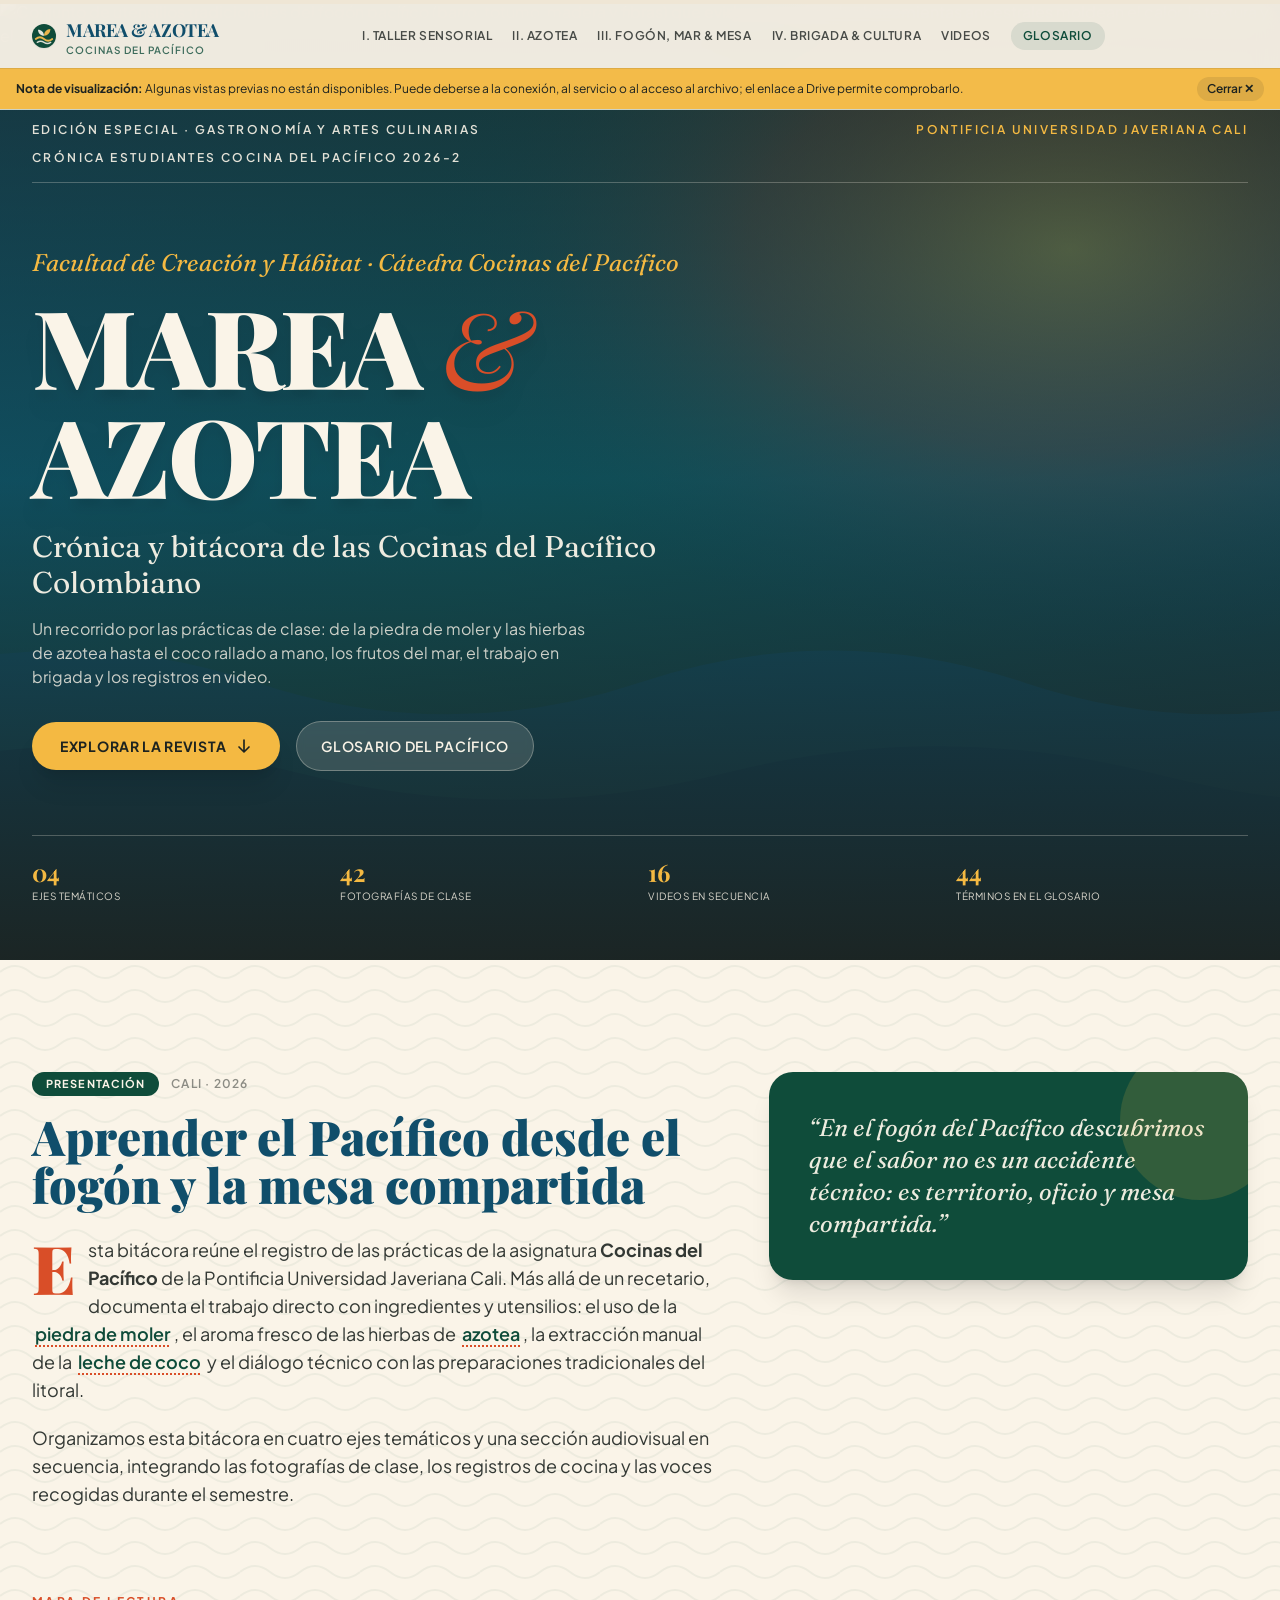
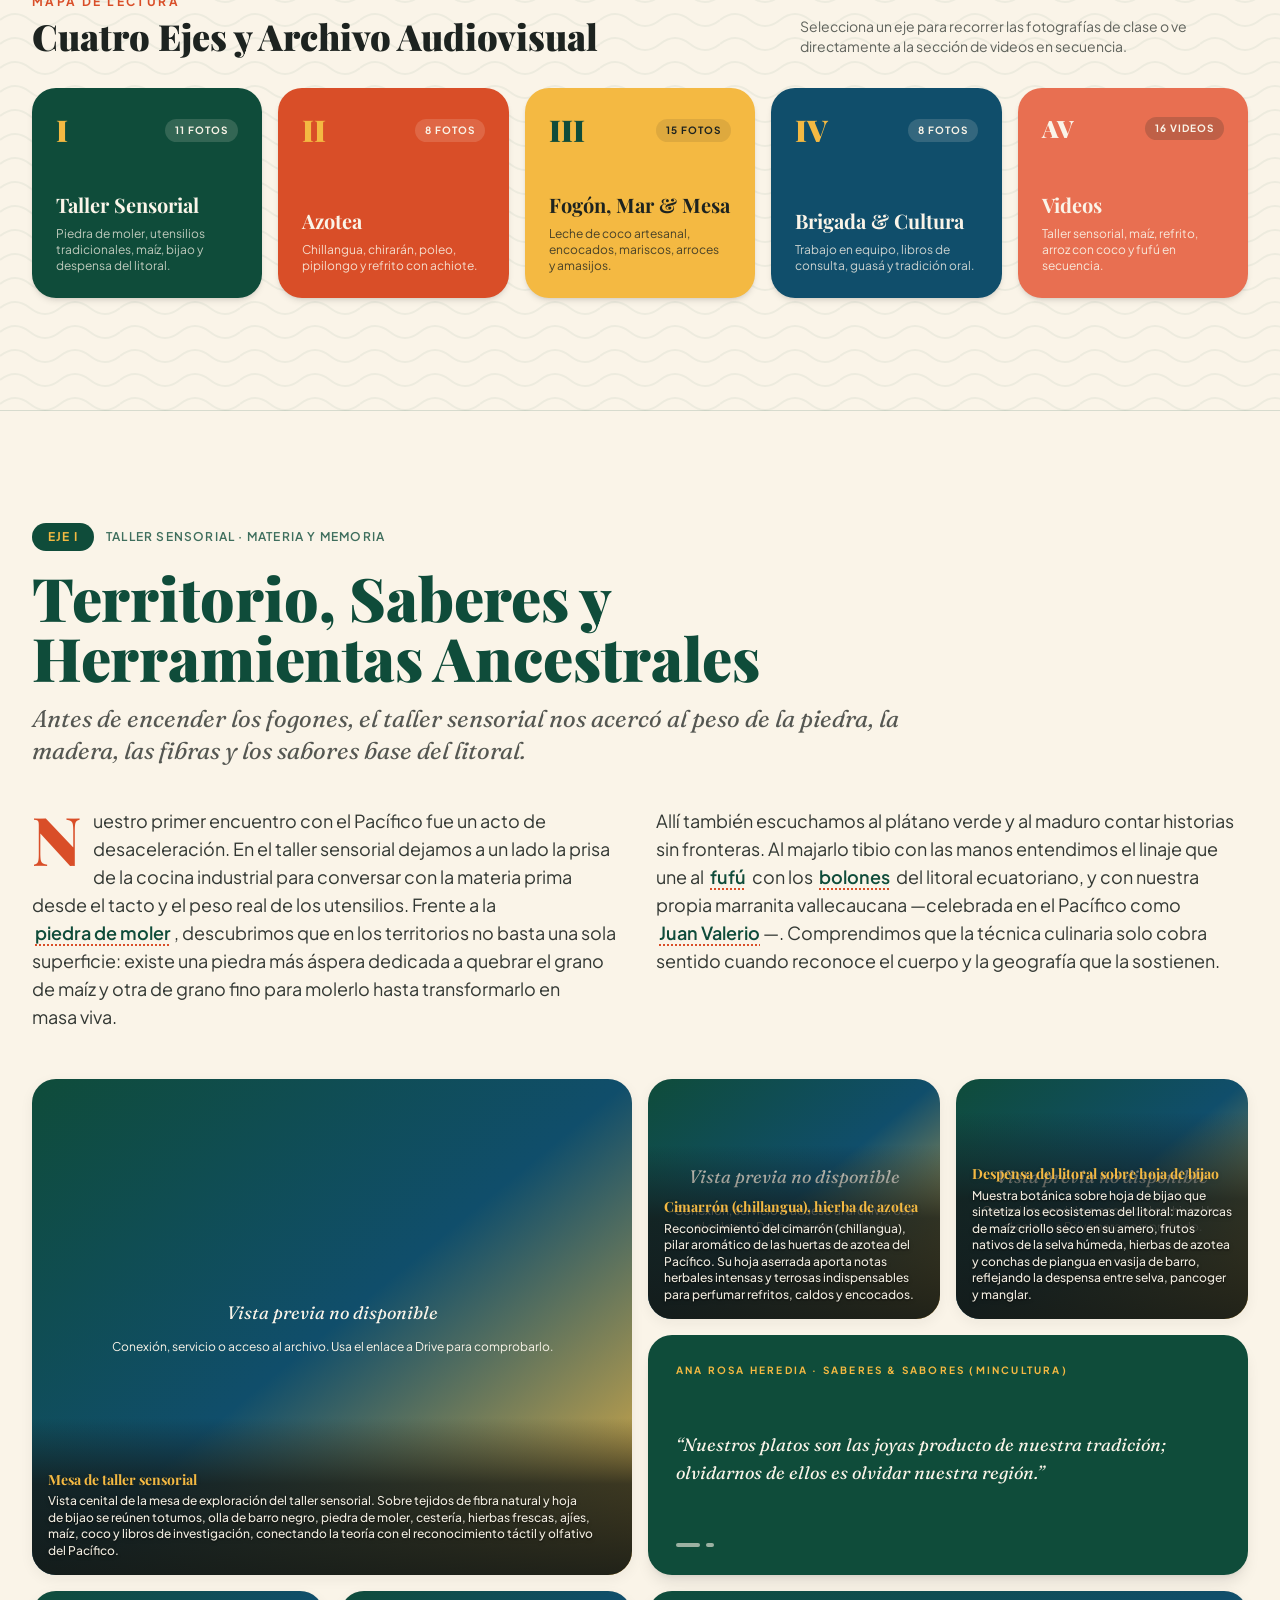
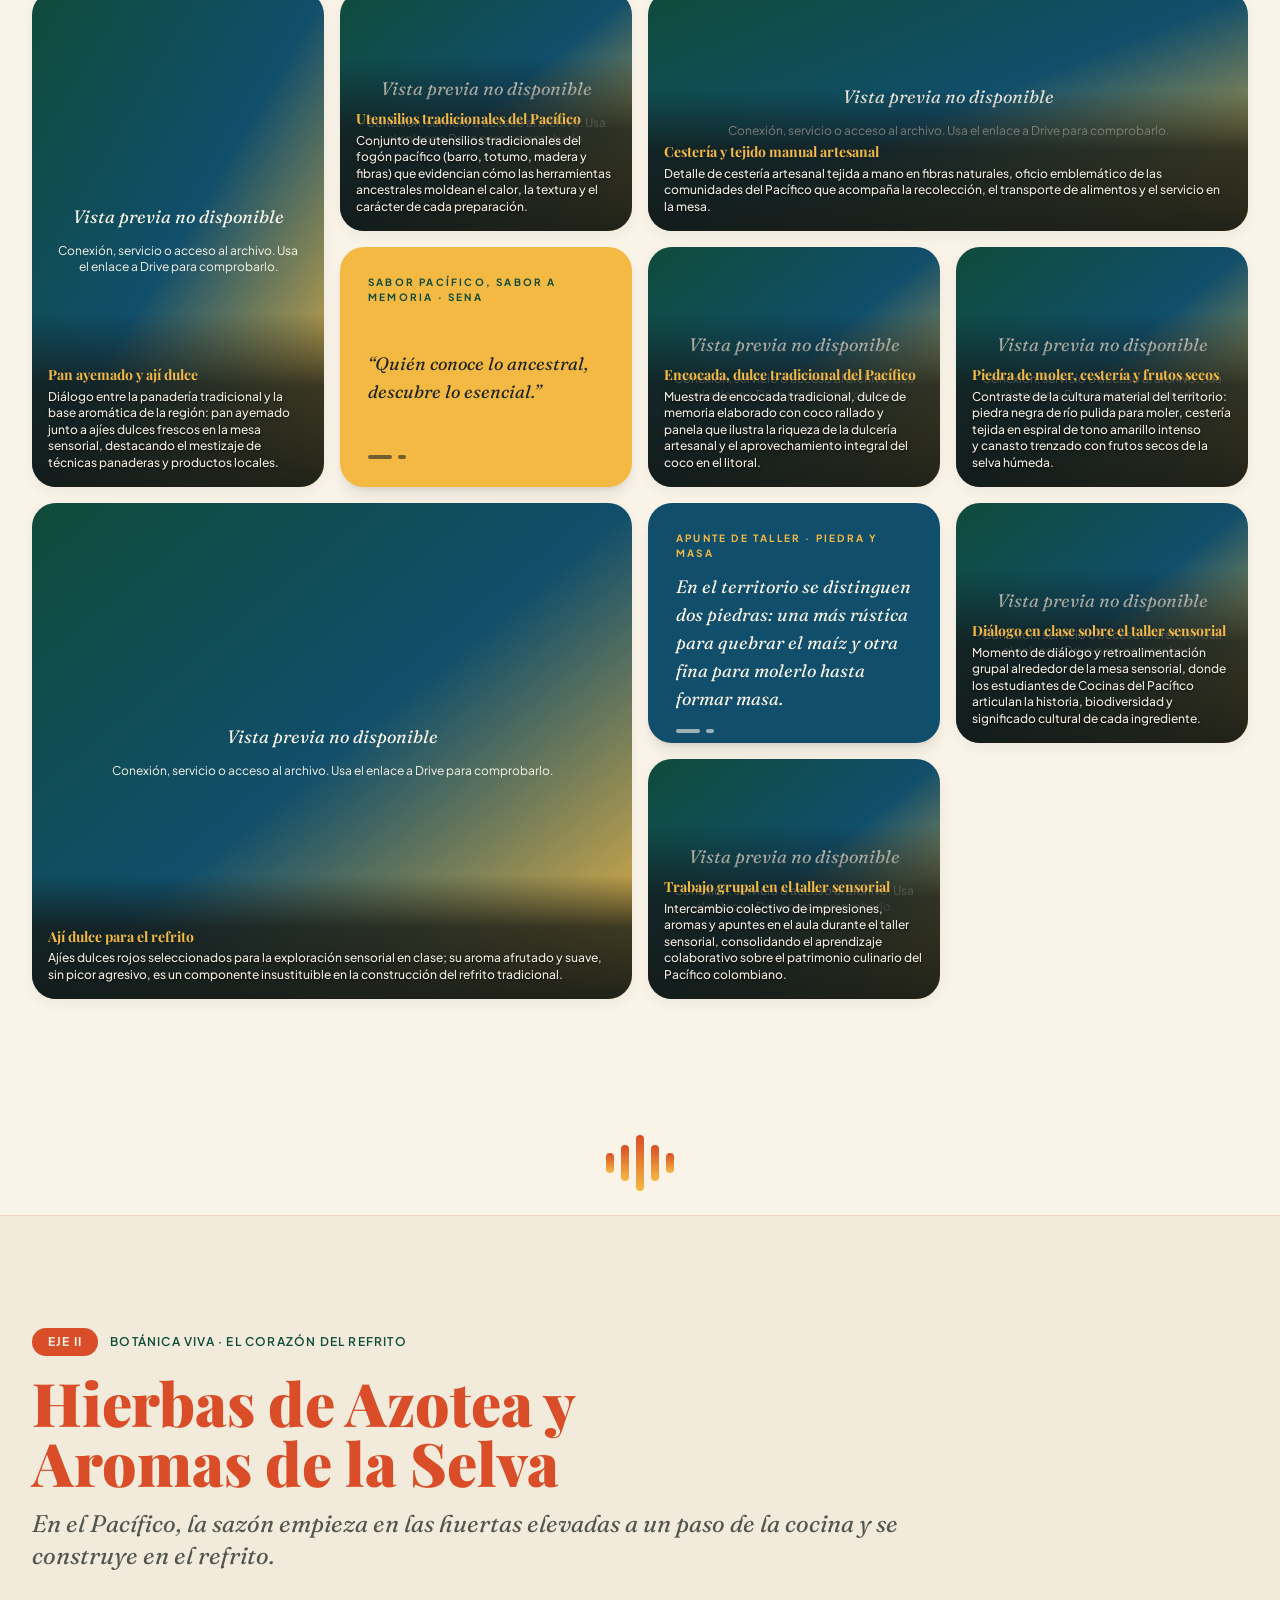
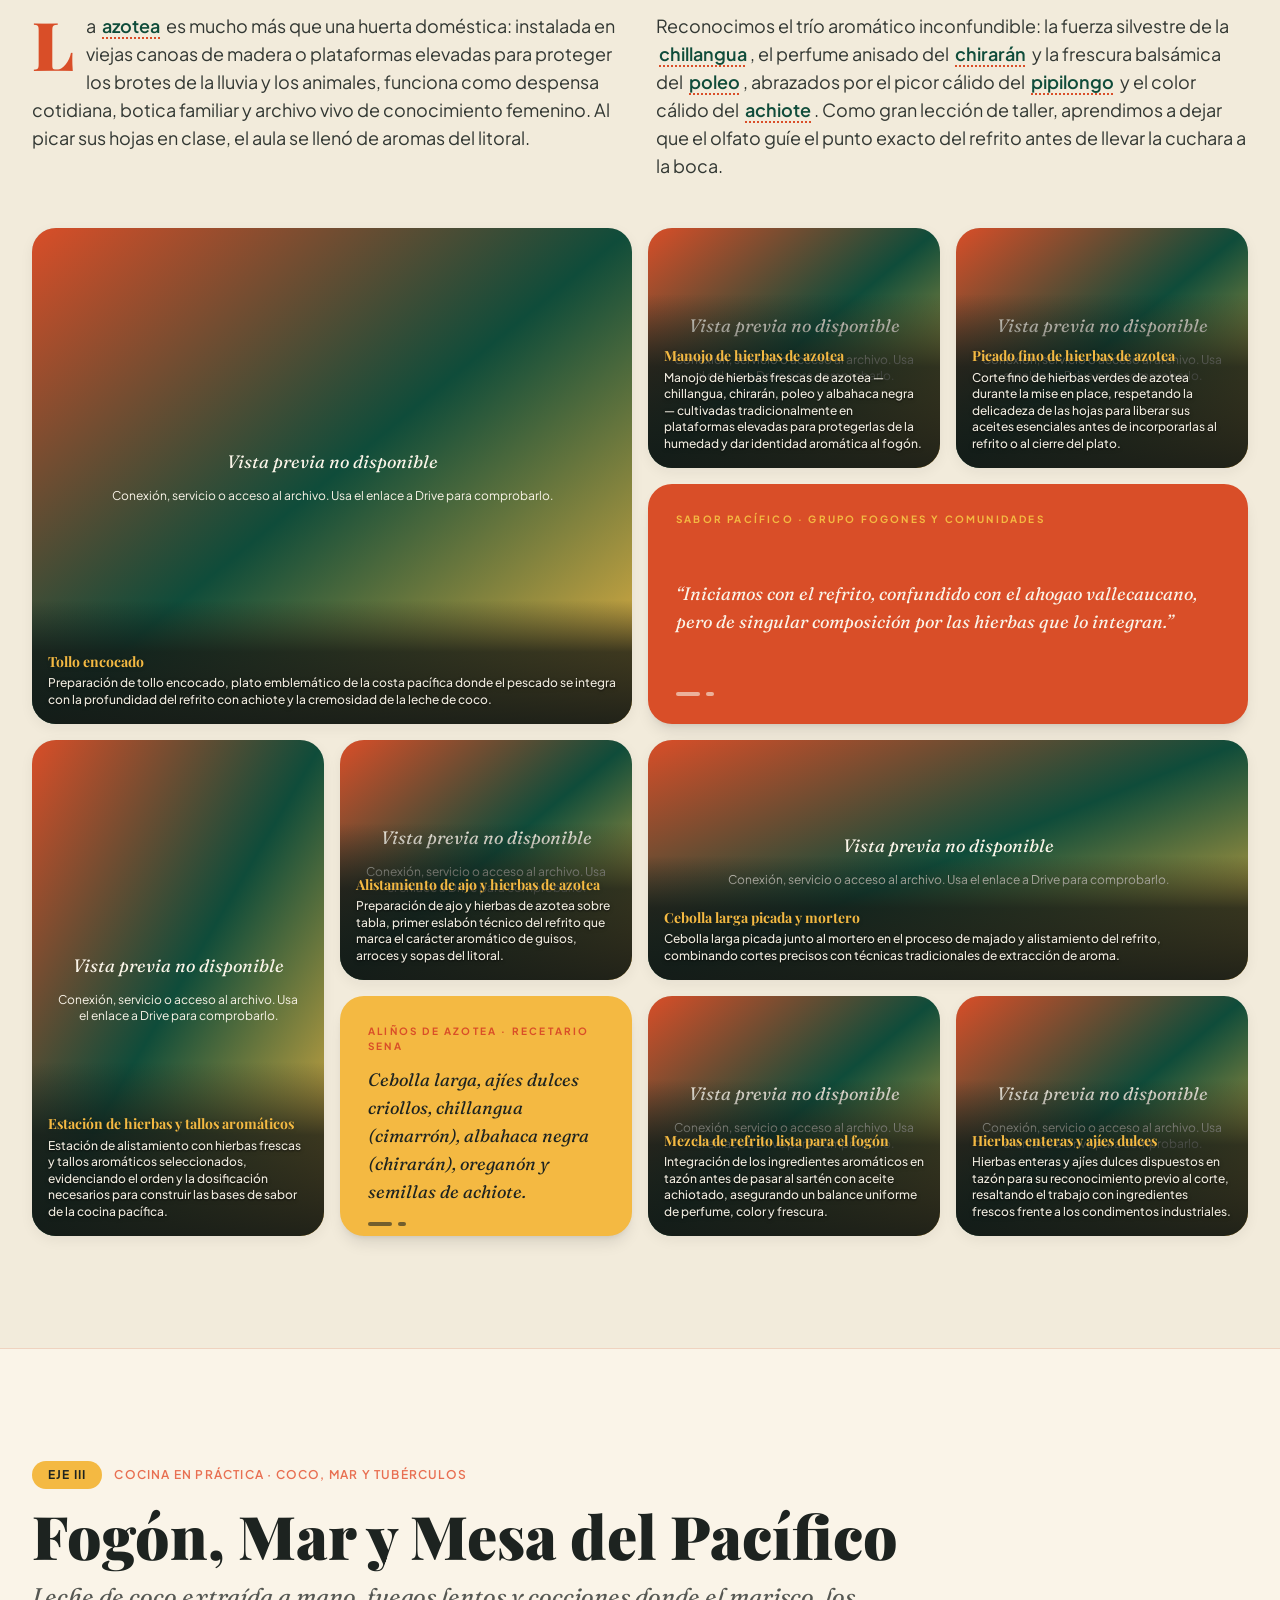
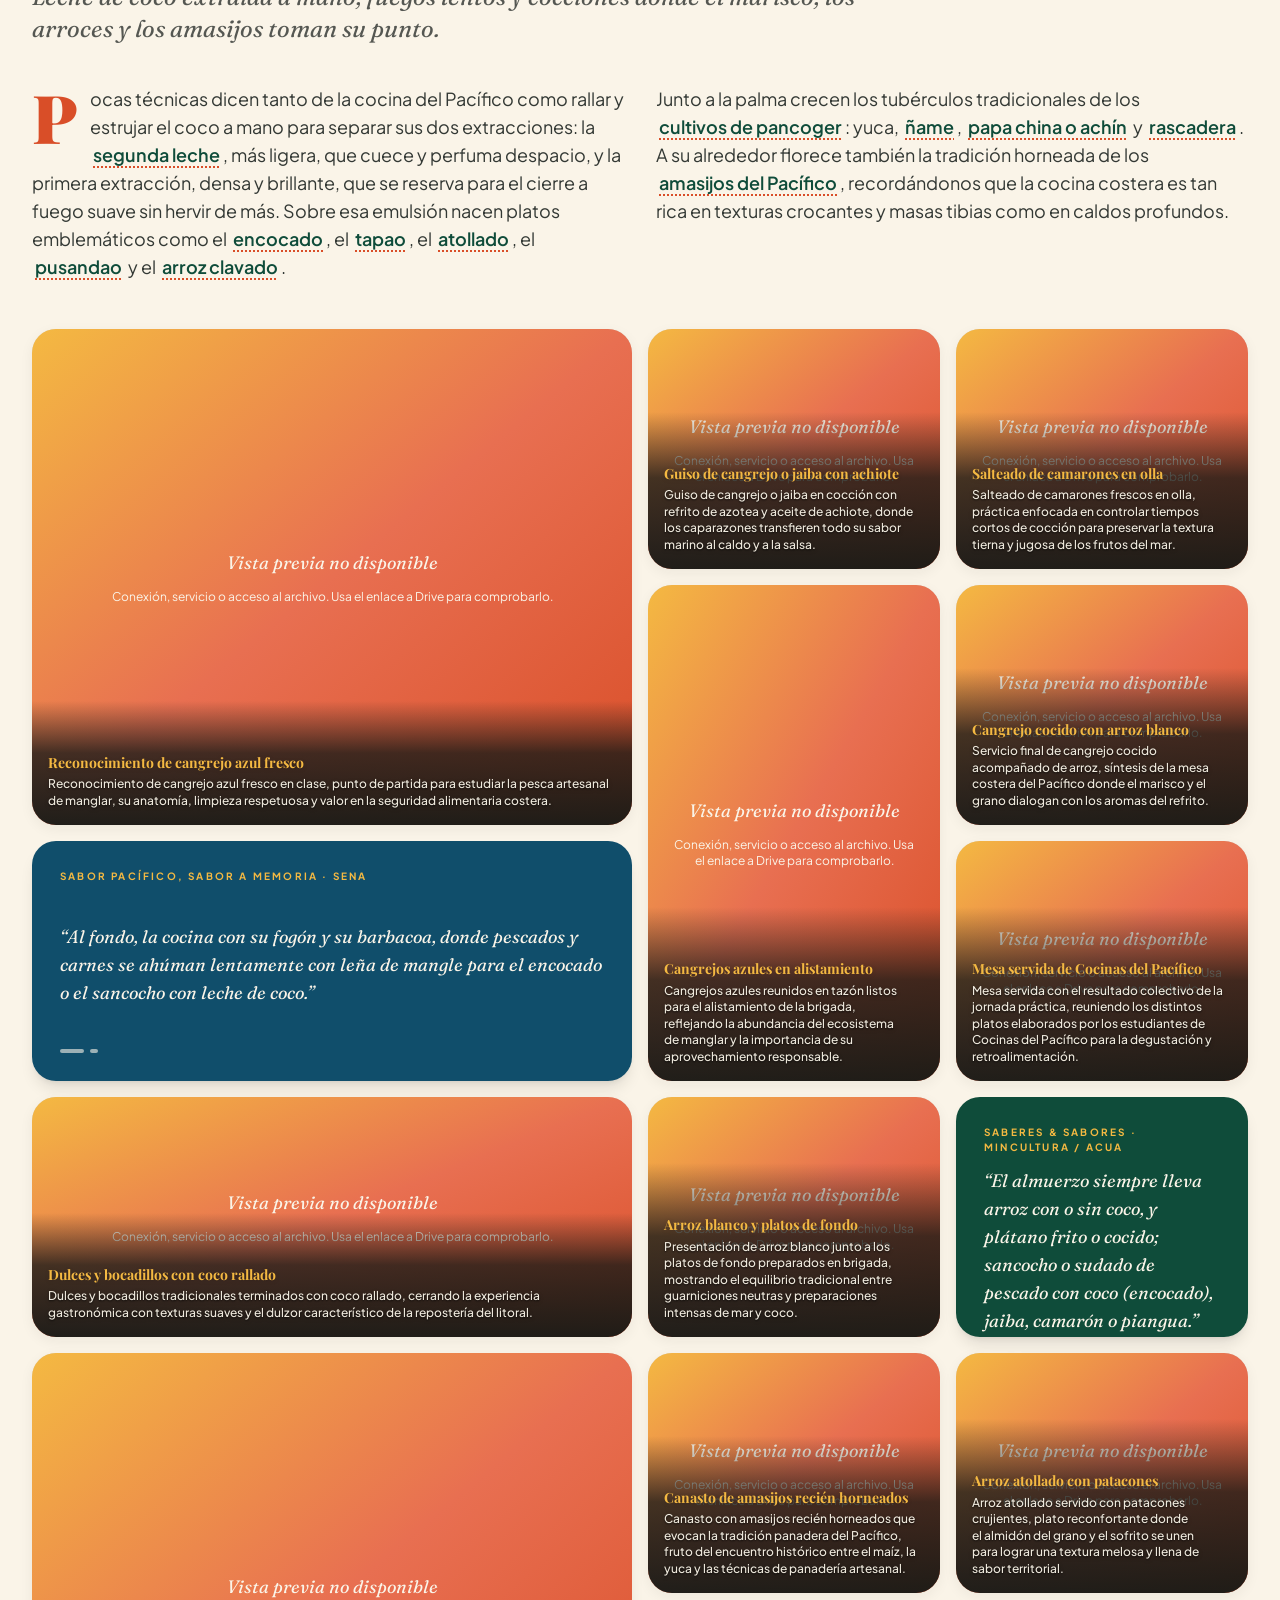
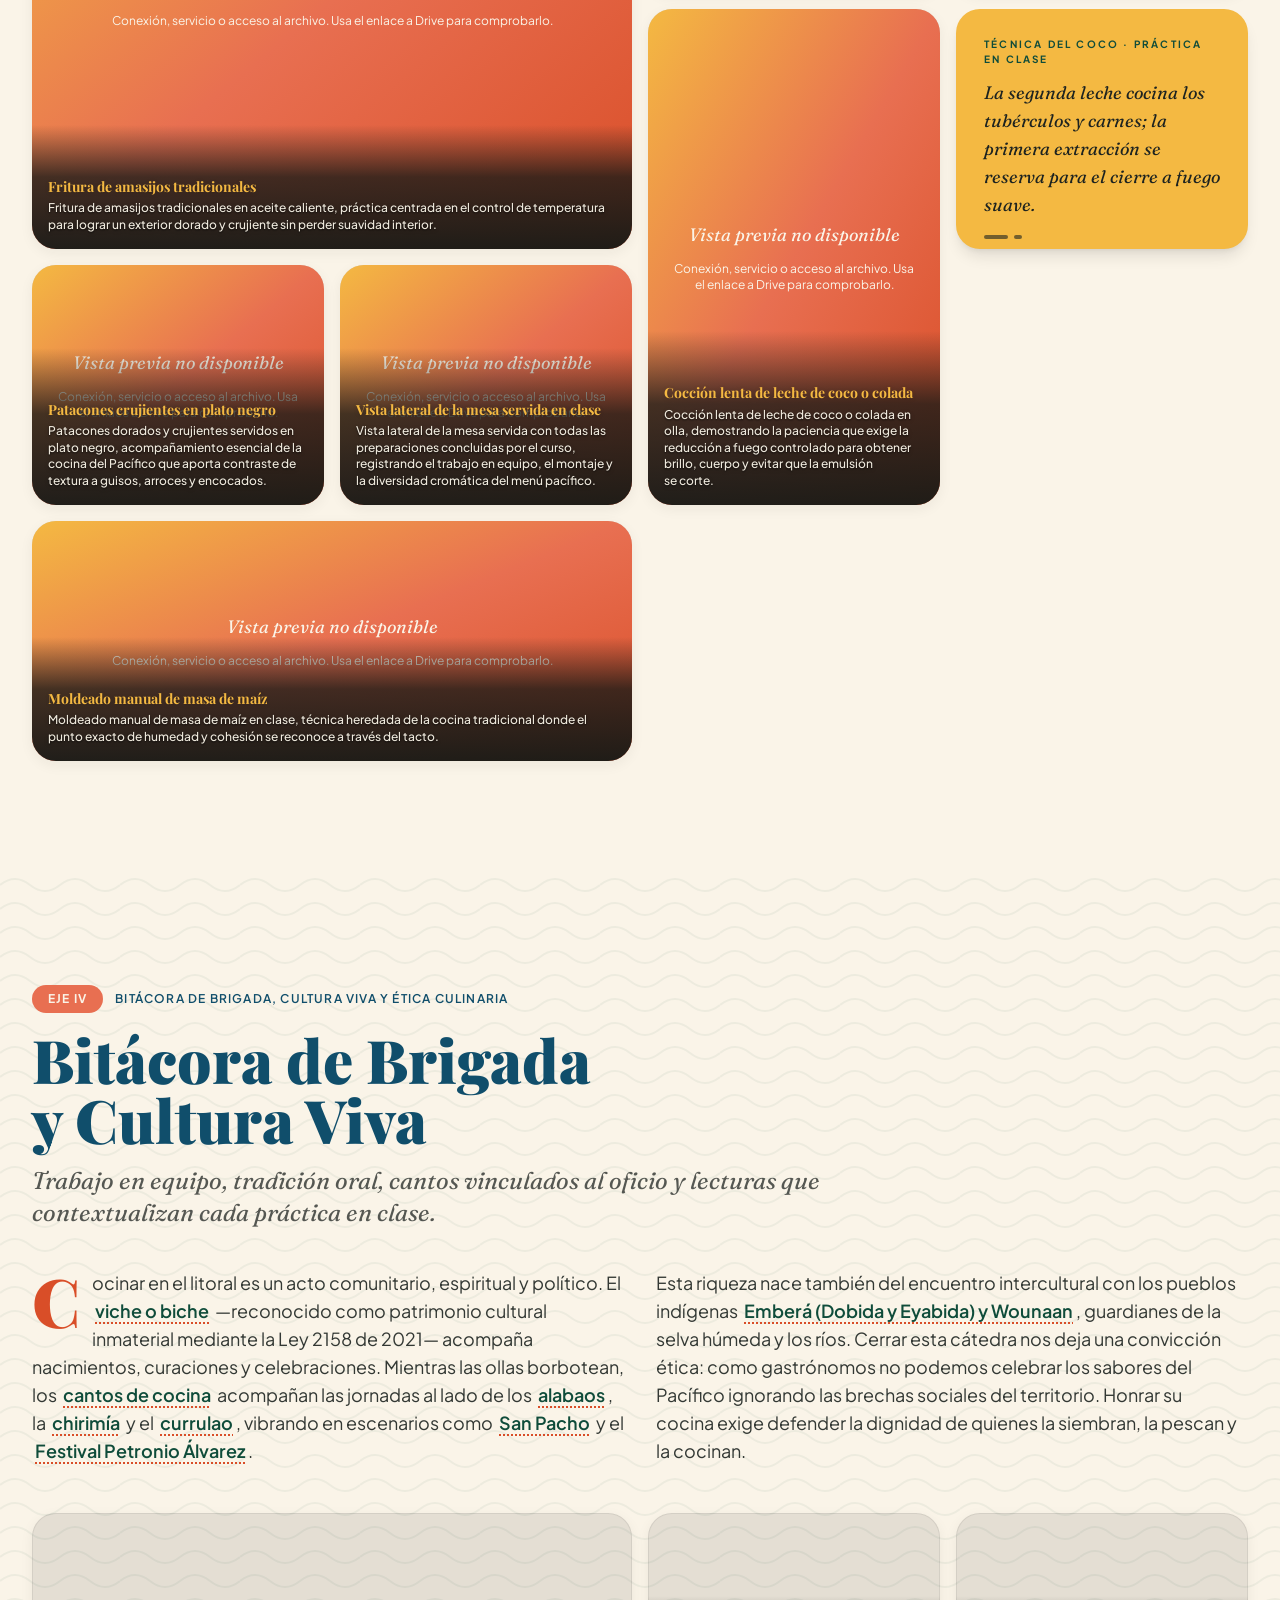
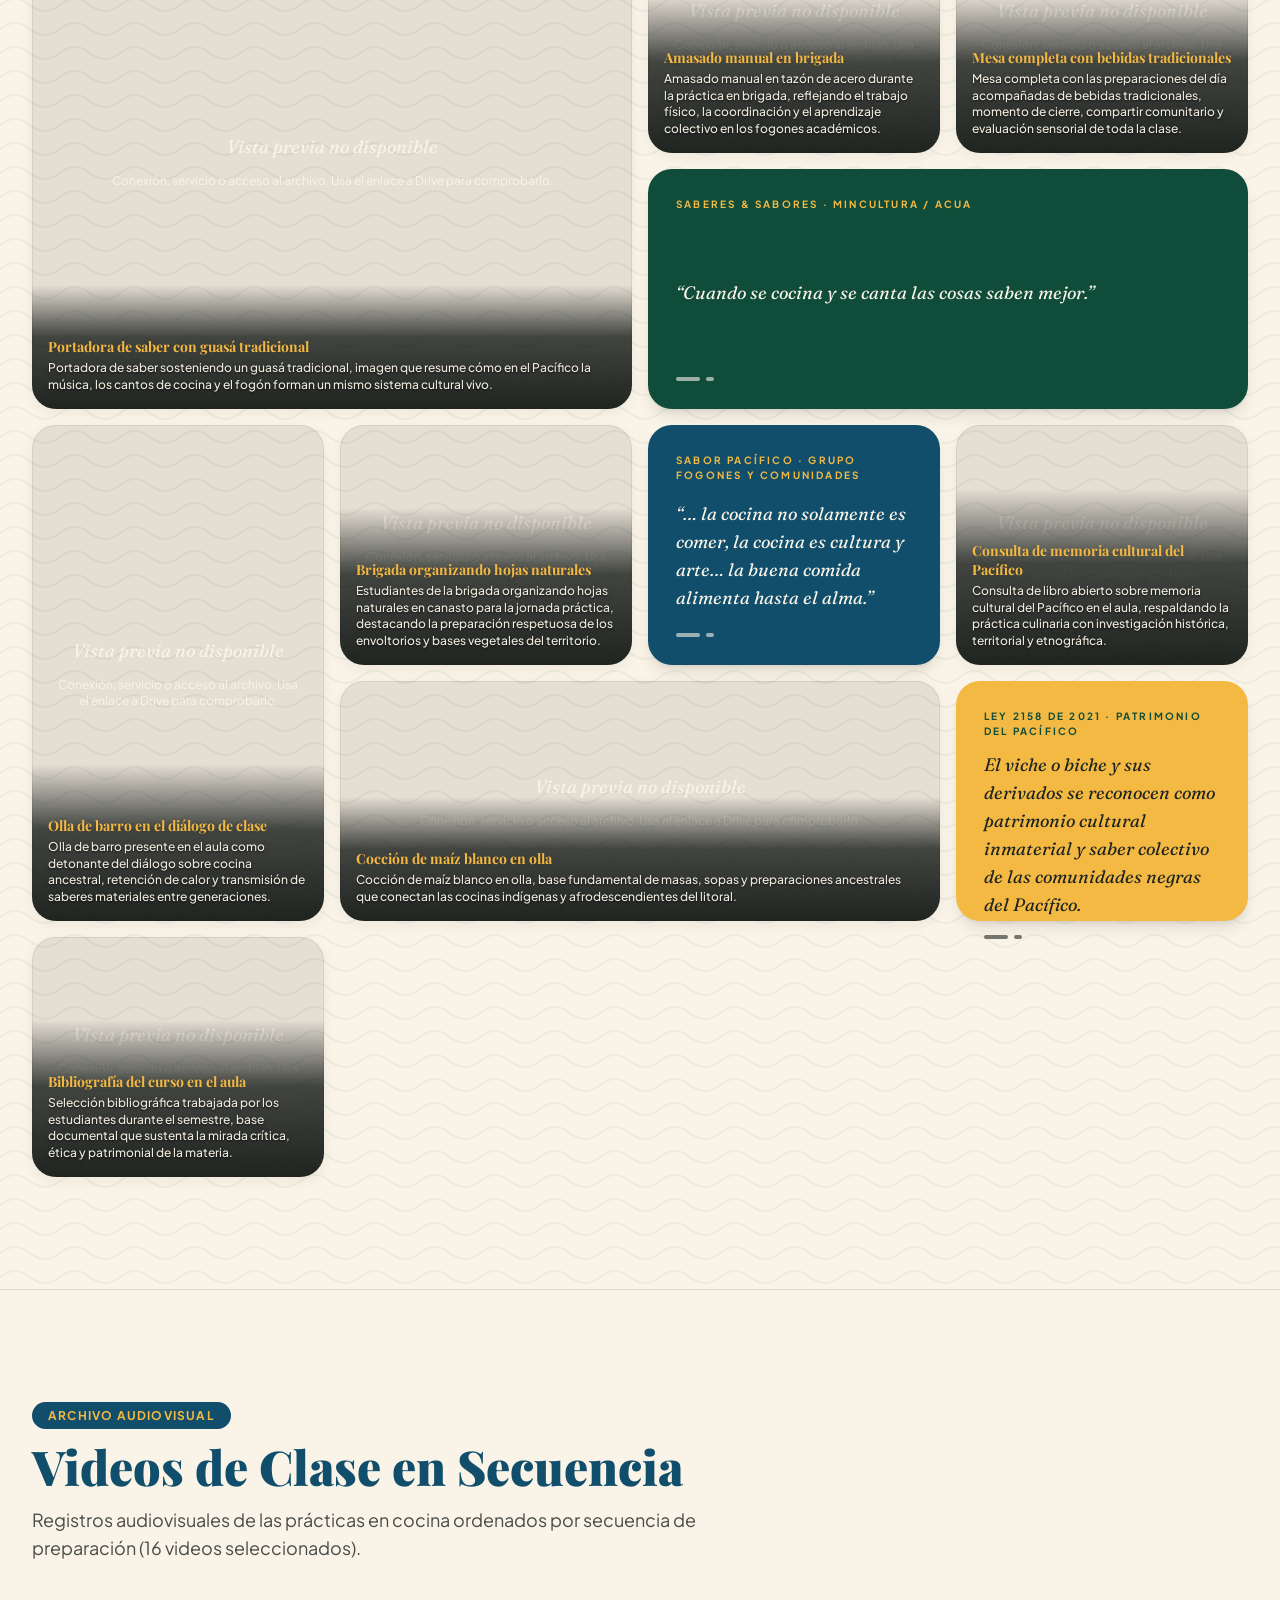
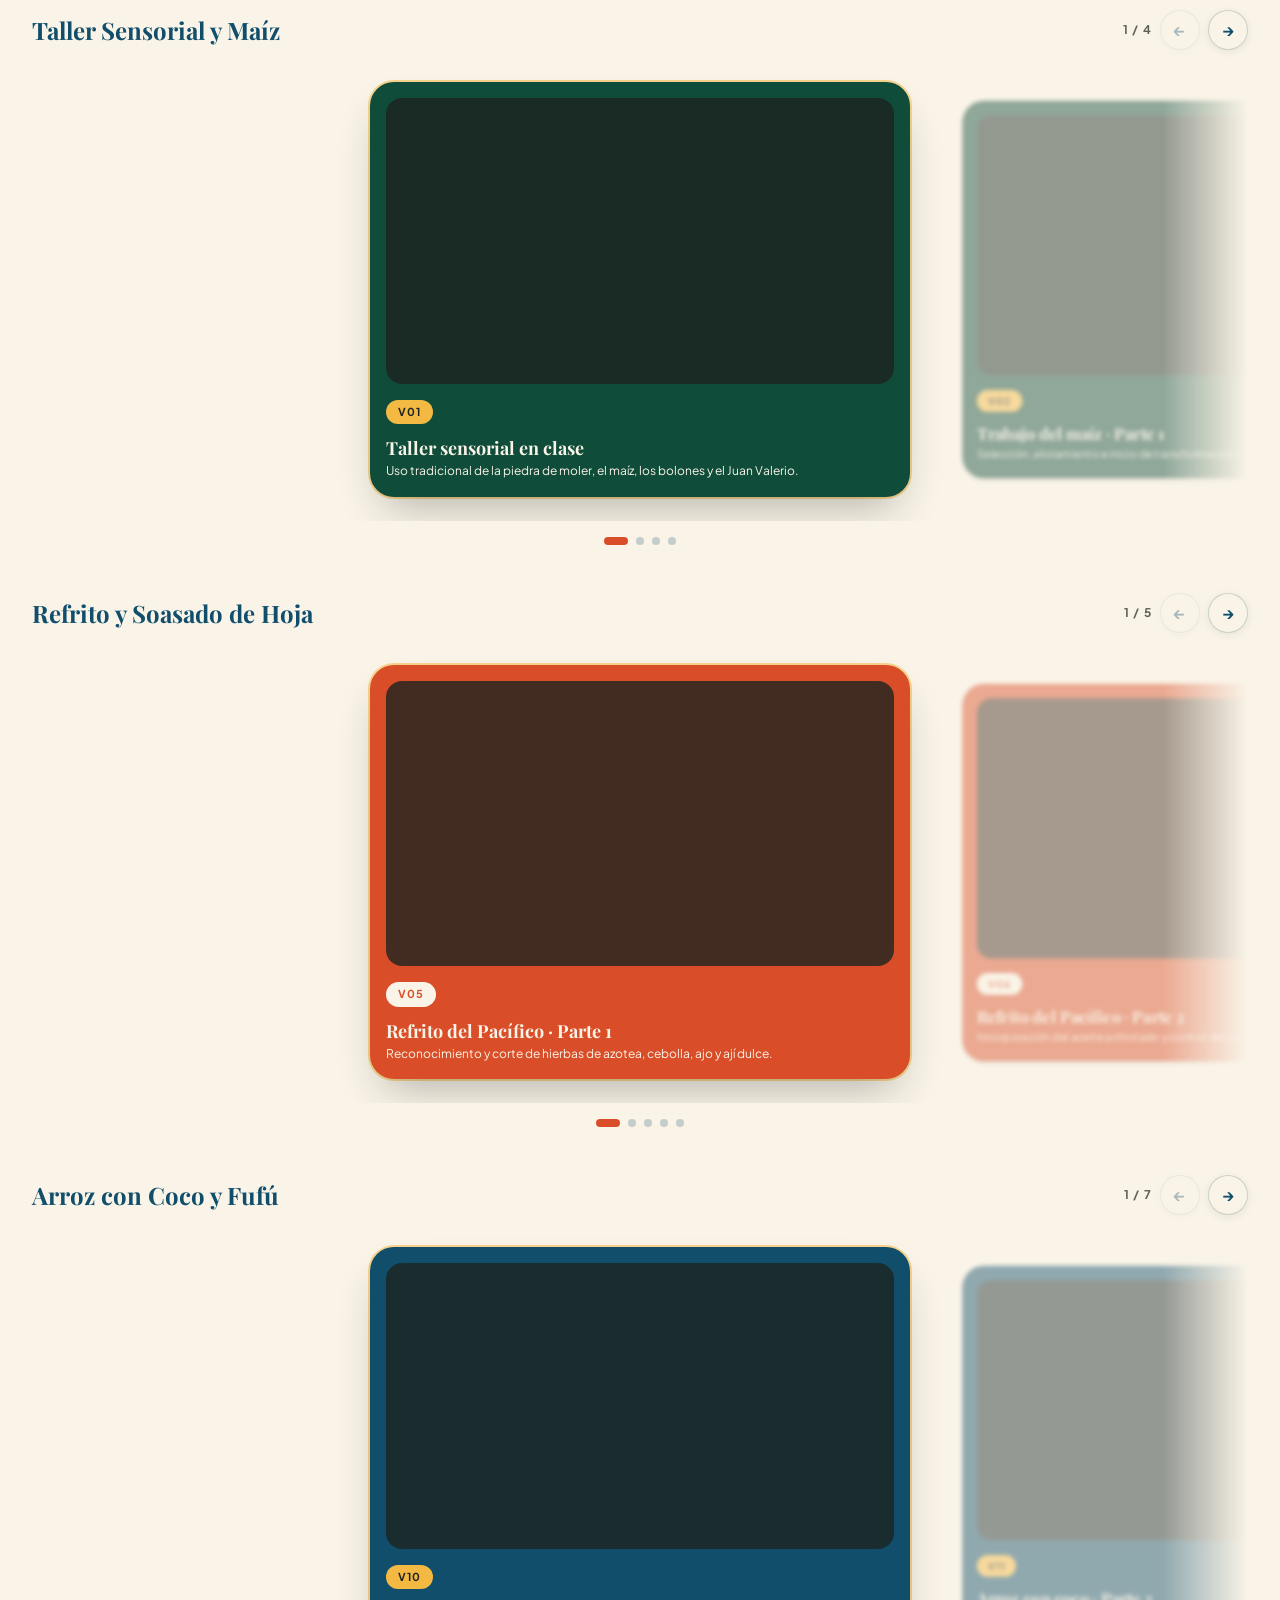
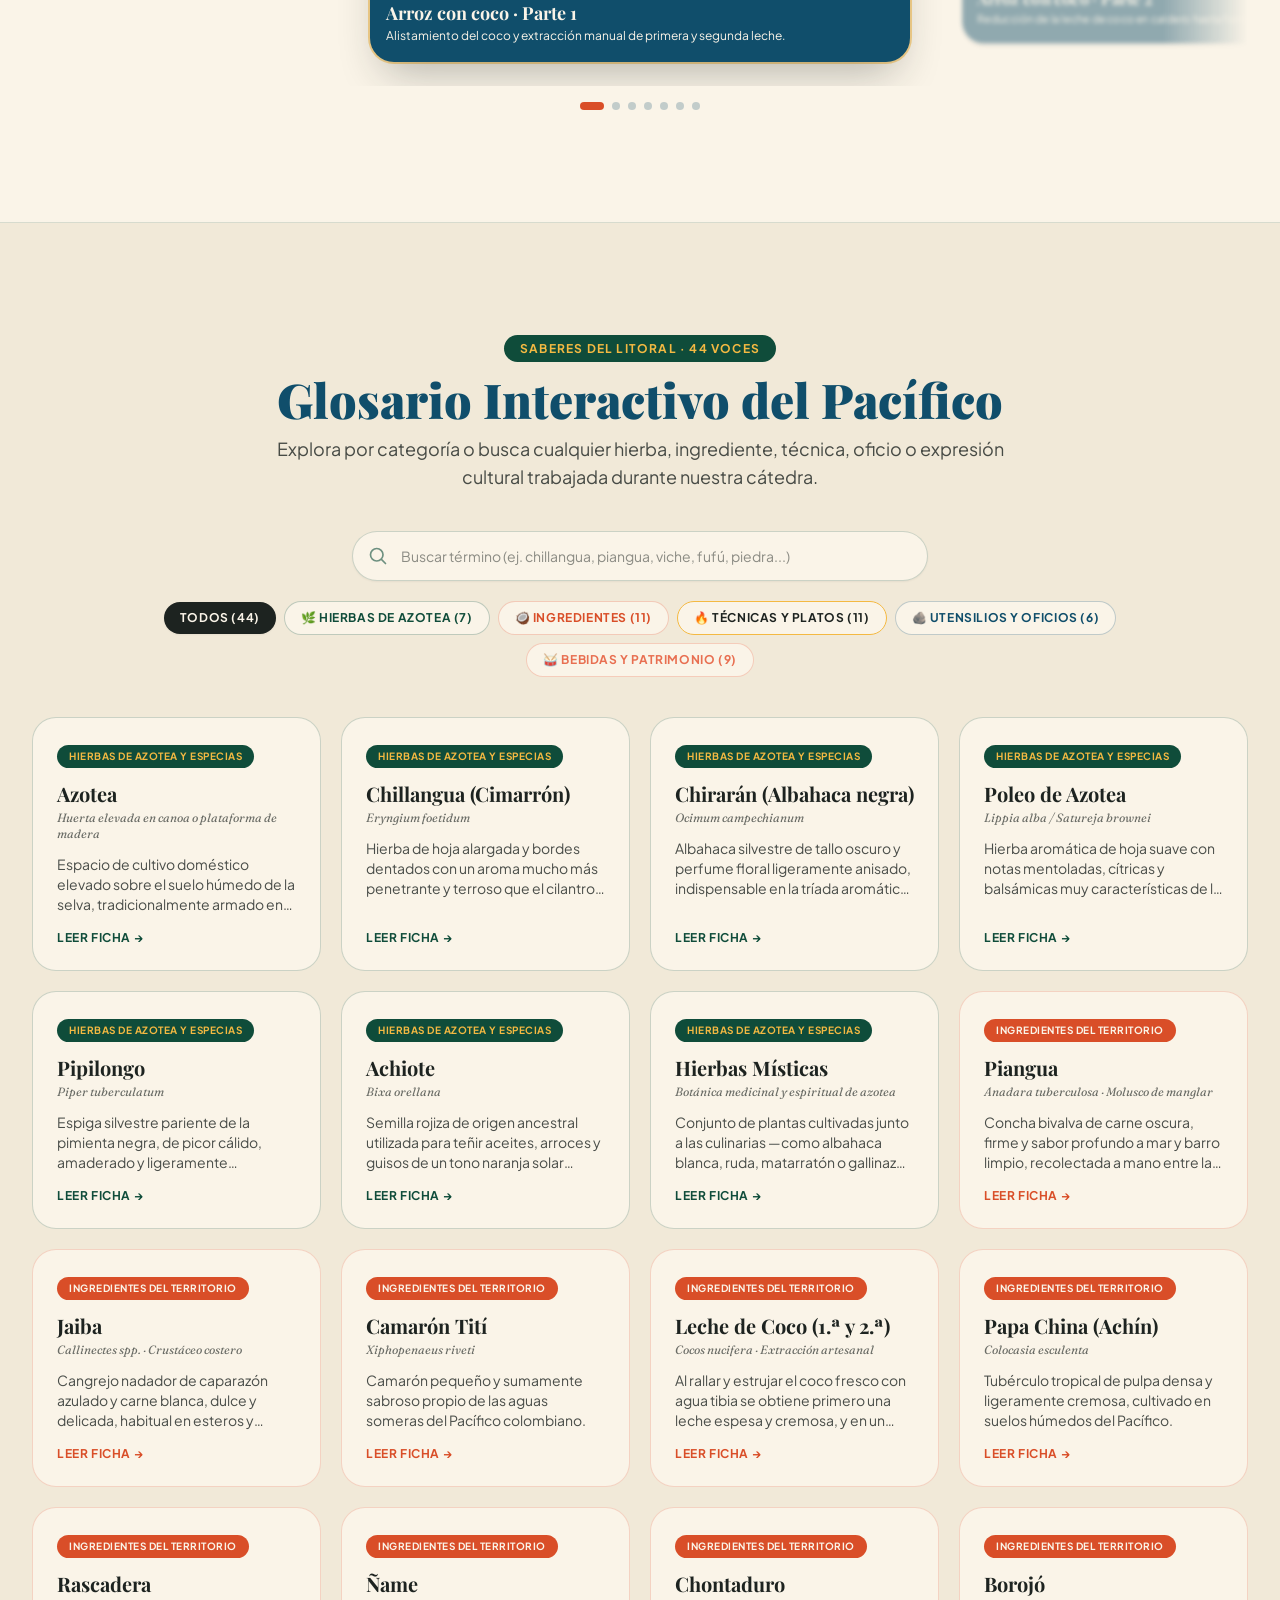
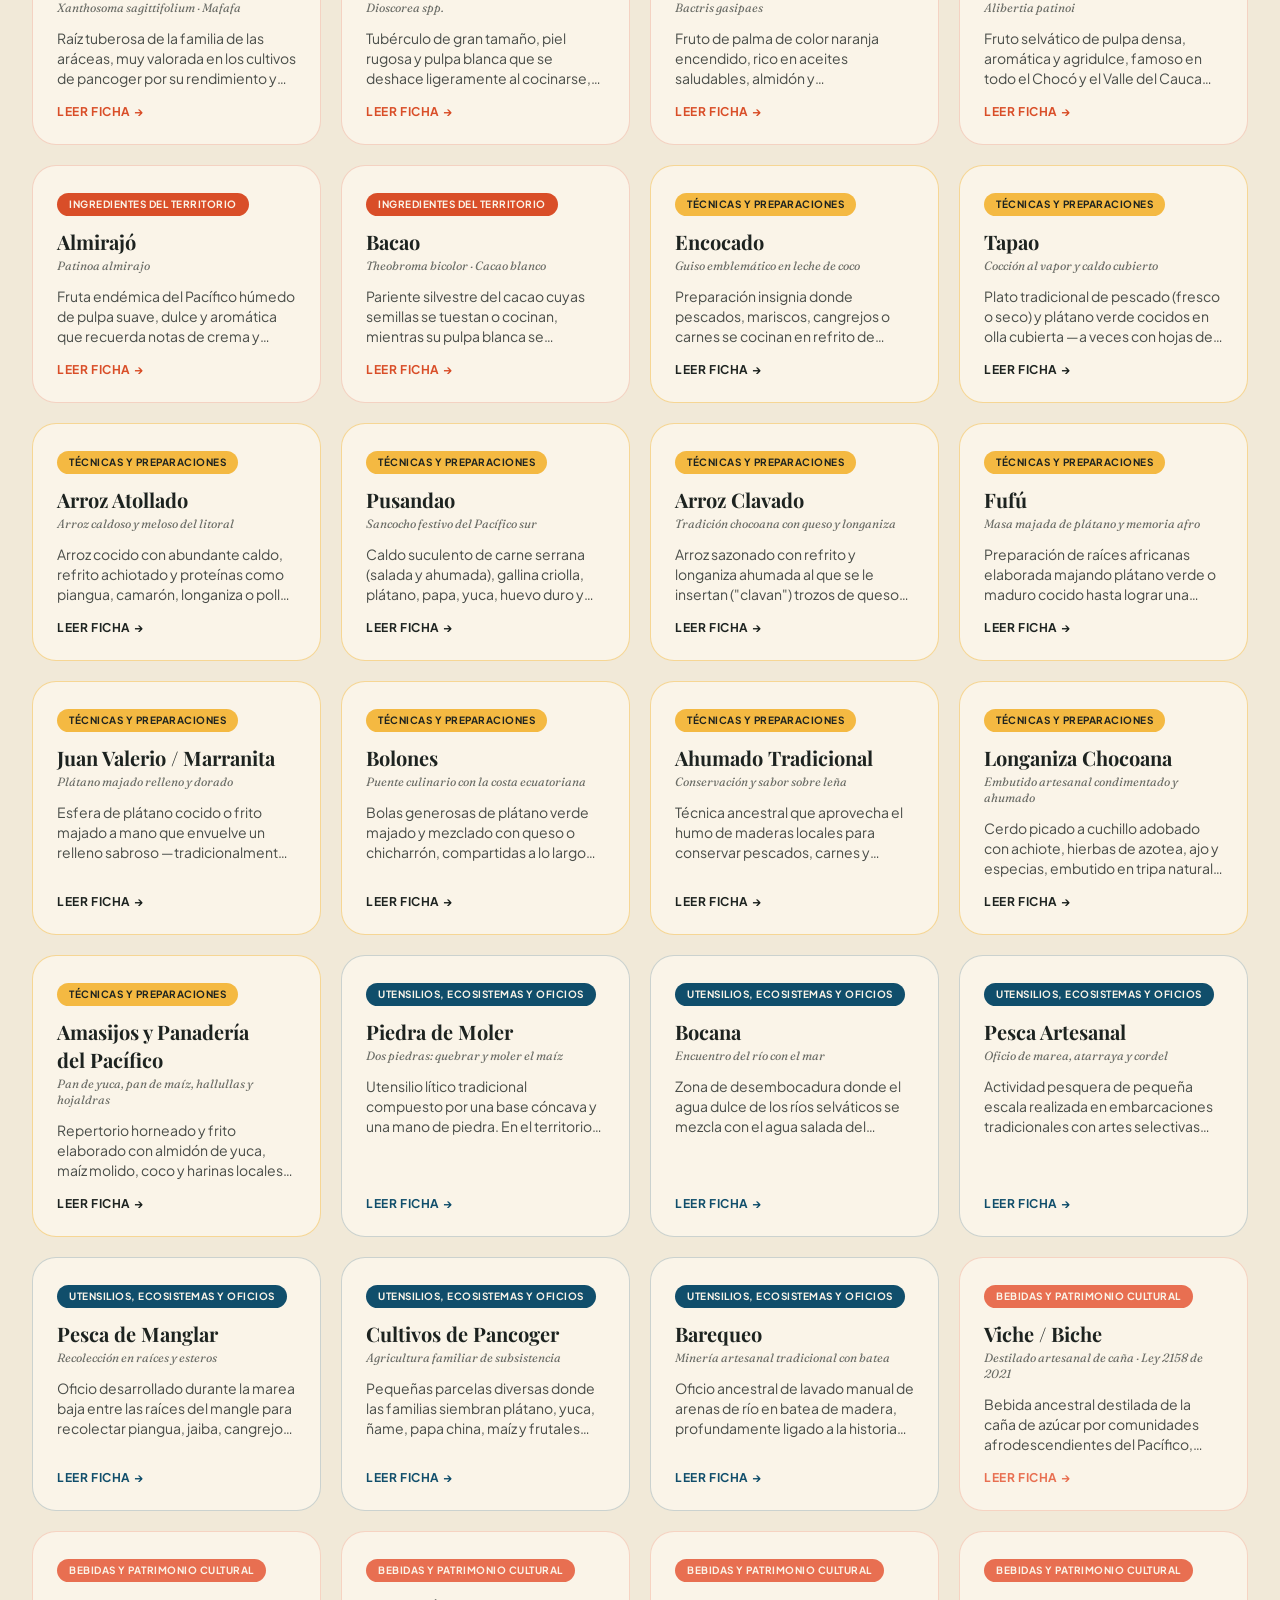
==== index.html @ 43ac5baf "feat: replace generic editorial cards with verified territorial quotes from class repository" ====
<!DOCTYPE html>
<html lang="es" class="scroll-smooth">
<head>
  <meta charset="UTF-8" />
  <meta name="viewport" content="width=device-width, initial-scale=1.0" />
  <title>MAREA &amp; AZOTEA · Crónica y bitácora de las Cocinas del Pacífico Colombiano</title>
  <meta name="description" content="Revista digital editorial de la cátedra Cocinas del Pacífico · Gastronomía y Artes Culinarias · Pontificia Universidad Javeriana Cali." />

  <!-- Tipografías editoriales de Google Fonts: Playfair Display, Fraunces y Plus Jakarta Sans -->
  <link rel="preconnect" href="https://fonts.googleapis.com" />
  <link rel="preconnect" href="https://fonts.gstatic.com" crossorigin />
  <link href="https://fonts.googleapis.com/css2?family=Fraunces:ital,opsz,wght@0,9..144,400;0,9..144,600;0,9..144,700;1,9..144,400;1,9..144,600&family=Playfair+Display:ital,wght@0,600;0,700;0,800;0,900;1,500;1,700&family=Plus+Jakarta+Sans:ital,wght@0,400;0,500;0,600;0,700;1,400&display=swap" rel="stylesheet" />

<style id="compiled-tailwind">*, ::before, ::after{--tw-border-spacing-x:0;--tw-border-spacing-y:0;--tw-translate-x:0;--tw-translate-y:0;--tw-rotate:0;--tw-skew-x:0;--tw-skew-y:0;--tw-scale-x:1;--tw-scale-y:1;--tw-pan-x: ;--tw-pan-y: ;--tw-pinch-zoom: ;--tw-scroll-snap-strictness:proximity;--tw-gradient-from-position: ;--tw-gradient-via-position: ;--tw-gradient-to-position: ;--tw-ordinal: ;--tw-slashed-zero: ;--tw-numeric-figure: ;--tw-numeric-spacing: ;--tw-numeric-fraction: ;--tw-ring-inset: ;--tw-ring-offset-width:0px;--tw-ring-offset-color:#fff;--tw-ring-color:rgb(59 130 246 / 0.5);--tw-ring-offset-shadow:0 0 #0000;--tw-ring-shadow:0 0 #0000;--tw-shadow:0 0 #0000;--tw-shadow-colored:0 0 #0000;--tw-blur: ;--tw-brightness: ;--tw-contrast: ;--tw-grayscale: ;--tw-hue-rotate: ;--tw-invert: ;--tw-saturate: ;--tw-sepia: ;--tw-drop-shadow: ;--tw-backdrop-blur: ;--tw-backdrop-brightness: ;--tw-backdrop-contrast: ;--tw-backdrop-grayscale: ;--tw-backdrop-hue-rotate: ;--tw-backdrop-invert: ;--tw-backdrop-opacity: ;--tw-backdrop-saturate: ;--tw-backdrop-sepia: ;--tw-contain-size: ;--tw-contain-layout: ;--tw-contain-paint: ;--tw-contain-style: }::backdrop{--tw-border-spacing-x:0;--tw-border-spacing-y:0;--tw-translate-x:0;--tw-translate-y:0;--tw-rotate:0;--tw-skew-x:0;--tw-skew-y:0;--tw-scale-x:1;--tw-scale-y:1;--tw-pan-x: ;--tw-pan-y: ;--tw-pinch-zoom: ;--tw-scroll-snap-strictness:proximity;--tw-gradient-from-position: ;--tw-gradient-via-position: ;--tw-gradient-to-position: ;--tw-ordinal: ;--tw-slashed-zero: ;--tw-numeric-figure: ;--tw-numeric-spacing: ;--tw-numeric-fraction: ;--tw-ring-inset: ;--tw-ring-offset-width:0px;--tw-ring-offset-color:#fff;--tw-ring-color:rgb(59 130 246 / 0.5);--tw-ring-offset-shadow:0 0 #0000;--tw-ring-shadow:0 0 #0000;--tw-shadow:0 0 #0000;--tw-shadow-colored:0 0 #0000;--tw-blur: ;--tw-brightness: ;--tw-contrast: ;--tw-grayscale: ;--tw-hue-rotate: ;--tw-invert: ;--tw-saturate: ;--tw-sepia: ;--tw-drop-shadow: ;--tw-backdrop-blur: ;--tw-backdrop-brightness: ;--tw-backdrop-contrast: ;--tw-backdrop-grayscale: ;--tw-backdrop-hue-rotate: ;--tw-backdrop-invert: ;--tw-backdrop-opacity: ;--tw-backdrop-saturate: ;--tw-backdrop-sepia: ;--tw-contain-size: ;--tw-contain-layout: ;--tw-contain-paint: ;--tw-contain-style: }/* ! tailwindcss v3.4.17 | MIT License | https://tailwindcss.com */*,::after,::before{box-sizing:border-box;border-width:0;border-style:solid;border-color:#e5e7eb}::after,::before{--tw-content:''}:host,html{line-height:1.5;-webkit-text-size-adjust:100%;-moz-tab-size:4;tab-size:4;font-family:"Plus Jakarta Sans", system-ui, sans-serif;font-feature-settings:normal;font-variation-settings:normal;-webkit-tap-highlight-color:transparent}body{margin:0;line-height:inherit}hr{height:0;color:inherit;border-top-width:1px}abbr:where([title]){-webkit-text-decoration:underline dotted;text-decoration:underline dotted}h1,h2,h3,h4,h5,h6{font-size:inherit;font-weight:inherit}a{color:inherit;text-decoration:inherit}b,strong{font-weight:bolder}code,kbd,pre,samp{font-family:ui-monospace, SFMono-Regular, Menlo, Monaco, Consolas, "Liberation Mono", "Courier New", monospace;font-feature-settings:normal;font-variation-settings:normal;font-size:1em}small{font-size:80%}sub,sup{font-size:75%;line-height:0;position:relative;vertical-align:baseline}sub{bottom:-.25em}sup{top:-.5em}table{text-indent:0;border-color:inherit;border-collapse:collapse}button,input,optgroup,select,textarea{font-family:inherit;font-feature-settings:inherit;font-variation-settings:inherit;font-size:100%;font-weight:inherit;line-height:inherit;letter-spacing:inherit;color:inherit;margin:0;padding:0}button,select{text-transform:none}button,input:where([type=button]),input:where([type=reset]),input:where([type=submit]){-webkit-appearance:button;background-color:transparent;background-image:none}:-moz-focusring{outline:auto}:-moz-ui-invalid{box-shadow:none}progress{vertical-align:baseline}::-webkit-inner-spin-button,::-webkit-outer-spin-button{height:auto}[type=search]{-webkit-appearance:textfield;outline-offset:-2px}::-webkit-search-decoration{-webkit-appearance:none}::-webkit-file-upload-button{-webkit-appearance:button;font:inherit}summary{display:list-item}blockquote,dd,dl,figure,h1,h2,h3,h4,h5,h6,hr,p,pre{margin:0}fieldset{margin:0;padding:0}legend{padding:0}menu,ol,ul{list-style:none;margin:0;padding:0}dialog{padding:0}textarea{resize:vertical}input::placeholder,textarea::placeholder{opacity:1;color:#9ca3af}[role=button],button{cursor:pointer}:disabled{cursor:default}audio,canvas,embed,iframe,img,object,svg,video{display:block;vertical-align:middle}img,video{max-width:100%;height:auto}[hidden]:where(:not([hidden=until-found])){display:none}.pointer-events-none{pointer-events:none}.fixed{position:fixed}.absolute{position:absolute}.relative{position:relative}.inset-0{inset:0px}.inset-x-0{left:0px;right:0px}.-right-8{right:-2rem}.-top-8{top:-2rem}.left-0{left:0px}.left-1{left:0.25rem}.left-4{left:1rem}.right-0{right:0px}.right-1{right:0.25rem}.right-4{right:1rem}.top-0{top:0px}.top-1\/2{top:50%}.top-4{top:1rem}.bottom-0{bottom:0px}.z-0{z-index:0}.z-10{z-index:10}.z-20{z-index:20}.z-40{z-index:40}.z-50{z-index:50}.mx-auto{margin-left:auto;margin-right:auto}.my-12{margin-top:3rem;margin-bottom:3rem}.mb-10{margin-bottom:2.5rem}.mb-3{margin-bottom:0.75rem}.mb-4{margin-bottom:1rem}.mb-6{margin-bottom:1.5rem}.mb-7{margin-bottom:1.75rem}.mb-8{margin-bottom:2rem}.mt-1{margin-top:0.25rem}.mt-10{margin-top:2.5rem}.mt-12{margin-top:3rem}.mt-16{margin-top:4rem}.mt-2{margin-top:0.5rem}.mt-3{margin-top:0.75rem}.mt-4{margin-top:1rem}.mt-5{margin-top:1.25rem}.mt-6{margin-top:1.5rem}.mt-7{margin-top:1.75rem}.mt-8{margin-top:2rem}.mt-0\.5{margin-top:0.125rem}.line-clamp-3{overflow:hidden;display:-webkit-box;-webkit-box-orient:vertical;-webkit-line-clamp:3}.block{display:block}.inline-block{display:inline-block}.flex{display:flex}.inline-flex{display:inline-flex}.grid{display:grid}.hidden{display:none}.h-1{height:0.25rem}.h-11{height:2.75rem}.h-14{height:3.5rem}.h-16{height:4rem}.h-2{height:0.5rem}.h-20{height:5rem}.h-4{height:1rem}.h-40{height:10rem}.h-5{height:1.25rem}.h-6{height:1.5rem}.h-9{height:2.25rem}.h-full{height:100%}.max-h-\[72vh\]{max-height:72vh}.max-h-\[70vh\]{max-height:70vh}.min-h-\[210px\]{min-height:210px}.min-h-\[45vh\]{min-height:45vh}.min-h-\[82vh\]{min-height:82vh}.min-h-screen{min-height:100vh}.w-0{width:0px}.w-11{width:2.75rem}.w-2{width:0.5rem}.w-4{width:1rem}.w-40{width:10rem}.w-5{width:1.25rem}.w-6{width:1.5rem}.w-9{width:2.25rem}.w-full{width:100%}.w-14{width:3.5rem}.w-auto{width:auto}.max-w-2xl{max-width:42rem}.max-w-3xl{max-width:48rem}.max-w-4xl{max-width:56rem}.max-w-5xl{max-width:64rem}.max-w-7xl{max-width:80rem}.max-w-lg{max-width:32rem}.max-w-md{max-width:28rem}.max-w-xl{max-width:36rem}.shrink-0{flex-shrink:0}.-translate-y-1\/2{--tw-translate-y:-50%;transform:translate(var(--tw-translate-x), var(--tw-translate-y)) rotate(var(--tw-rotate)) skewX(var(--tw-skew-x)) skewY(var(--tw-skew-y)) scaleX(var(--tw-scale-x)) scaleY(var(--tw-scale-y))}.cursor-pointer{cursor:pointer}.grid-flow-dense{grid-auto-flow:dense}.auto-rows-\[220px\]{grid-auto-rows:220px}.grid-cols-1{grid-template-columns:repeat(1, minmax(0, 1fr))}.grid-cols-2{grid-template-columns:repeat(2, minmax(0, 1fr))}.flex-col{flex-direction:column}.flex-wrap{flex-wrap:wrap}.items-start{align-items:flex-start}.items-end{align-items:flex-end}.items-center{align-items:center}.justify-center{justify-content:center}.justify-between{justify-content:space-between}.gap-1\.5{gap:0.375rem}.gap-12{gap:3rem}.gap-2{gap:0.5rem}.gap-2\.5{gap:0.625rem}.gap-3{gap:0.75rem}.gap-4{gap:1rem}.gap-5{gap:1.25rem}.gap-6{gap:1.5rem}.gap-8{gap:2rem}.space-y-1 > :not([hidden]) ~ :not([hidden]){--tw-space-y-reverse:0;margin-top:calc(0.25rem * calc(1 - var(--tw-space-y-reverse)));margin-bottom:calc(0.25rem * var(--tw-space-y-reverse))}.space-y-4 > :not([hidden]) ~ :not([hidden]){--tw-space-y-reverse:0;margin-top:calc(1rem * calc(1 - var(--tw-space-y-reverse)));margin-bottom:calc(1rem * var(--tw-space-y-reverse))}.space-y-5 > :not([hidden]) ~ :not([hidden]){--tw-space-y-reverse:0;margin-top:calc(1.25rem * calc(1 - var(--tw-space-y-reverse)));margin-bottom:calc(1.25rem * var(--tw-space-y-reverse))}.overflow-hidden{overflow:hidden}.scroll-smooth{scroll-behavior:smooth}.rounded-2xl{border-radius:1rem}.rounded-3xl{border-radius:1.5rem}.rounded-full{border-radius:9999px}.rounded-xl{border-radius:0.75rem}.border{border-width:1px}.border-y{border-top-width:1px;border-bottom-width:1px}.border-b{border-bottom-width:1px}.border-t{border-top-width:1px}.border-achiote\/15{border-color:rgb(217 78 40 / 0.15)}.border-achiote\/25{border-color:rgb(217 78 40 / 0.25)}.border-carbon\/10{border-color:rgb(29 35 32 / 0.1)}.border-chontaduro\/30{border-color:rgb(232 111 81 / 0.3)}.border-coco\/10{border-color:rgb(250 244 232 / 0.1)}.border-coco\/15{border-color:rgb(250 244 232 / 0.15)}.border-coco\/20{border-color:rgb(250 244 232 / 0.2)}.border-coco\/25{border-color:rgb(250 244 232 / 0.25)}.border-coco\/30{border-color:rgb(250 244 232 / 0.3)}.border-marea\/25{border-color:rgb(16 78 107 / 0.25)}.border-platano{--tw-border-opacity:1;border-color:rgb(244 185 66 / var(--tw-border-opacity, 1))}.border-selva\/10{border-color:rgb(15 76 58 / 0.1)}.border-selva\/15{border-color:rgb(15 76 58 / 0.15)}.border-selva\/20{border-color:rgb(15 76 58 / 0.2)}.border-selva\/25{border-color:rgb(15 76 58 / 0.25)}.border-achiote\/20{border-color:rgb(217 78 40 / 0.2)}.border-chontaduro\/25{border-color:rgb(232 111 81 / 0.25)}.border-marea\/20{border-color:rgb(16 78 107 / 0.2)}.border-platano\/50{border-color:rgb(244 185 66 / 0.5)}.border-carbon\/15{border-color:rgb(29 35 32 / 0.15)}.border-platano\/40{border-color:rgb(244 185 66 / 0.4)}.bg-achiote{--tw-bg-opacity:1;background-color:rgb(217 78 40 / var(--tw-bg-opacity, 1))}.bg-achiote\/15{background-color:rgb(217 78 40 / 0.15)}.bg-arena{--tw-bg-opacity:1;background-color:rgb(239 230 213 / var(--tw-bg-opacity, 1))}.bg-arena\/65{background-color:rgb(239 230 213 / 0.65)}.bg-arena\/80{background-color:rgb(239 230 213 / 0.8)}.bg-carbon{--tw-bg-opacity:1;background-color:rgb(29 35 32 / var(--tw-bg-opacity, 1))}.bg-carbon\/10{background-color:rgb(29 35 32 / 0.1)}.bg-carbon\/20{background-color:rgb(29 35 32 / 0.2)}.bg-carbon\/60{background-color:rgb(29 35 32 / 0.6)}.bg-carbon\/80{background-color:rgb(29 35 32 / 0.8)}.bg-carbon\/95{background-color:rgb(29 35 32 / 0.95)}.bg-chontaduro{--tw-bg-opacity:1;background-color:rgb(232 111 81 / var(--tw-bg-opacity, 1))}.bg-chontaduro\/15{background-color:rgb(232 111 81 / 0.15)}.bg-coco{--tw-bg-opacity:1;background-color:rgb(250 244 232 / var(--tw-bg-opacity, 1))}.bg-coco\/10{background-color:rgb(250 244 232 / 0.1)}.bg-coco\/15{background-color:rgb(250 244 232 / 0.15)}.bg-coco\/5{background-color:rgb(250 244 232 / 0.05)}.bg-coco\/95{background-color:rgb(250 244 232 / 0.95)}.bg-marea{--tw-bg-opacity:1;background-color:rgb(16 78 107 / var(--tw-bg-opacity, 1))}.bg-platano{--tw-bg-opacity:1;background-color:rgb(244 185 66 / var(--tw-bg-opacity, 1))}.bg-platano\/15{background-color:rgb(244 185 66 / 0.15)}.bg-platano\/35{background-color:rgb(244 185 66 / 0.35)}.bg-platano\/45{background-color:rgb(244 185 66 / 0.45)}.bg-platano\/95{background-color:rgb(244 185 66 / 0.95)}.bg-selva{--tw-bg-opacity:1;background-color:rgb(15 76 58 / var(--tw-bg-opacity, 1))}.bg-selva\/10{background-color:rgb(15 76 58 / 0.1)}.bg-current{background-color:currentColor}.bg-platano\/20{background-color:rgb(244 185 66 / 0.2)}.bg-gradient-to-r{background-image:linear-gradient(to right, var(--tw-gradient-stops))}.bg-gradient-to-t{background-image:linear-gradient(to top, var(--tw-gradient-stops))}.bg-gradient-to-br{background-image:linear-gradient(to bottom right, var(--tw-gradient-stops))}.from-carbon\/90{--tw-gradient-from:rgb(29 35 32 / 0.9) var(--tw-gradient-from-position);--tw-gradient-to:rgb(29 35 32 / 0) var(--tw-gradient-to-position);--tw-gradient-stops:var(--tw-gradient-from), var(--tw-gradient-to)}.from-selva{--tw-gradient-from:#0F4C3A var(--tw-gradient-from-position);--tw-gradient-to:rgb(15 76 58 / 0) var(--tw-gradient-to-position);--tw-gradient-stops:var(--tw-gradient-from), var(--tw-gradient-to)}.from-achiote{--tw-gradient-from:#D94E28 var(--tw-gradient-from-position);--tw-gradient-to:rgb(217 78 40 / 0) var(--tw-gradient-to-position);--tw-gradient-stops:var(--tw-gradient-from), var(--tw-gradient-to)}.from-carbon\/85{--tw-gradient-from:rgb(29 35 32 / 0.85) var(--tw-gradient-from-position);--tw-gradient-to:rgb(29 35 32 / 0) var(--tw-gradient-to-position);--tw-gradient-stops:var(--tw-gradient-from), var(--tw-gradient-to)}.from-marea{--tw-gradient-from:#104E6B var(--tw-gradient-from-position);--tw-gradient-to:rgb(16 78 107 / 0) var(--tw-gradient-to-position);--tw-gradient-stops:var(--tw-gradient-from), var(--tw-gradient-to)}.from-platano{--tw-gradient-from:#F4B942 var(--tw-gradient-from-position);--tw-gradient-to:rgb(244 185 66 / 0) var(--tw-gradient-to-position);--tw-gradient-stops:var(--tw-gradient-from), var(--tw-gradient-to)}.via-achiote{--tw-gradient-to:rgb(217 78 40 / 0)  var(--tw-gradient-to-position);--tw-gradient-stops:var(--tw-gradient-from), #D94E28 var(--tw-gradient-via-position), var(--tw-gradient-to)}.via-marea\/55{--tw-gradient-to:rgb(16 78 107 / 0)  var(--tw-gradient-to-position);--tw-gradient-stops:var(--tw-gradient-from), rgb(16 78 107 / 0.55) var(--tw-gradient-via-position), var(--tw-gradient-to)}.via-platano{--tw-gradient-to:rgb(244 185 66 / 0)  var(--tw-gradient-to-position);--tw-gradient-stops:var(--tw-gradient-from), #F4B942 var(--tw-gradient-via-position), var(--tw-gradient-to)}.via-carbon\/40{--tw-gradient-to:rgb(29 35 32 / 0)  var(--tw-gradient-to-position);--tw-gradient-stops:var(--tw-gradient-from), rgb(29 35 32 / 0.4) var(--tw-gradient-via-position), var(--tw-gradient-to)}.via-chontaduro{--tw-gradient-to:rgb(232 111 81 / 0)  var(--tw-gradient-to-position);--tw-gradient-stops:var(--tw-gradient-from), #E86F51 var(--tw-gradient-via-position), var(--tw-gradient-to)}.via-marea{--tw-gradient-to:rgb(16 78 107 / 0)  var(--tw-gradient-to-position);--tw-gradient-stops:var(--tw-gradient-from), #104E6B var(--tw-gradient-via-position), var(--tw-gradient-to)}.via-selva{--tw-gradient-to:rgb(15 76 58 / 0)  var(--tw-gradient-to-position);--tw-gradient-stops:var(--tw-gradient-from), #0F4C3A var(--tw-gradient-via-position), var(--tw-gradient-to)}.to-carbon\/60{--tw-gradient-to:rgb(29 35 32 / 0.6) var(--tw-gradient-to-position)}.to-marea{--tw-gradient-to:#104E6B var(--tw-gradient-to-position)}.to-platano{--tw-gradient-to:#F4B942 var(--tw-gradient-to-position)}.to-achiote{--tw-gradient-to:#D94E28 var(--tw-gradient-to-position)}.to-carbon{--tw-gradient-to:#1D2320 var(--tw-gradient-to-position)}.to-transparent{--tw-gradient-to:transparent var(--tw-gradient-to-position)}.object-contain{object-fit:contain}.object-cover{object-fit:cover}.p-2{padding:0.5rem}.p-3{padding:0.75rem}.p-4{padding:1rem}.p-6{padding:1.5rem}.p-7{padding:1.75rem}.p-8{padding:2rem}.p-10{padding:2.5rem}.px-2\.5{padding-left:0.625rem;padding-right:0.625rem}.px-3{padding-left:0.75rem;padding-right:0.75rem}.px-3\.5{padding-left:0.875rem;padding-right:0.875rem}.px-4{padding-left:1rem;padding-right:1rem}.px-5{padding-left:1.25rem;padding-right:1.25rem}.px-6{padding-left:1.5rem;padding-right:1.5rem}.px-7{padding-left:1.75rem;padding-right:1.75rem}.py-1{padding-top:0.25rem;padding-bottom:0.25rem}.py-1\.5{padding-top:0.375rem;padding-bottom:0.375rem}.py-2{padding-top:0.5rem;padding-bottom:0.5rem}.py-2\.5{padding-top:0.625rem;padding-bottom:0.625rem}.py-20{padding-top:5rem;padding-bottom:5rem}.py-3\.5{padding-top:0.875rem;padding-bottom:0.875rem}.py-4{padding-top:1rem;padding-bottom:1rem}.py-6{padding-top:1.5rem;padding-bottom:1.5rem}.pb-14{padding-bottom:3.5rem}.pb-16{padding-bottom:4rem}.pb-4{padding-bottom:1rem}.pl-12{padding-left:3rem}.pr-4{padding-right:1rem}.pt-20{padding-top:5rem}.pt-5{padding-top:1.25rem}.pt-8{padding-top:2rem}.pt-10{padding-top:2.5rem}.text-left{text-align:left}.text-center{text-align:center}.font-editorial{font-family:"Playfair Display", Georgia, serif}.font-fraunces{font-family:"Fraunces", Georgia, serif}.text-2xl{font-size:1.5rem;line-height:2rem}.text-3xl{font-size:1.875rem;line-height:2.25rem}.text-4xl{font-size:2.25rem;line-height:2.5rem}.text-6xl{font-size:3.75rem;line-height:1}.text-\[10px\]{font-size:10px}.text-\[11px\]{font-size:11px}.text-base{font-size:1rem;line-height:1.5rem}.text-lg{font-size:1.125rem;line-height:1.75rem}.text-sm{font-size:0.875rem;line-height:1.25rem}.text-xl{font-size:1.25rem;line-height:1.75rem}.text-xs{font-size:0.75rem;line-height:1rem}.font-black{font-weight:900}.font-bold{font-weight:700}.font-normal{font-weight:400}.font-semibold{font-weight:600}.font-medium{font-weight:500}.uppercase{text-transform:uppercase}.italic{font-style:italic}.leading-\[0\.92\]{line-height:0.92}.leading-\[1\.04\]{line-height:1.04}.leading-none{line-height:1}.leading-relaxed{line-height:1.625}.leading-snug{line-height:1.375}.leading-tight{line-height:1.25}.tracking-\[0\.22em\]{letter-spacing:0.22em}.tracking-\[0\.25em\]{letter-spacing:0.25em}.tracking-\[0\.2em\]{letter-spacing:0.2em}.tracking-tight{letter-spacing:-0.025em}.tracking-wider{letter-spacing:0.05em}.tracking-widest{letter-spacing:0.1em}.text-achiote{--tw-text-opacity:1;color:rgb(217 78 40 / var(--tw-text-opacity, 1))}.text-carbon{--tw-text-opacity:1;color:rgb(29 35 32 / var(--tw-text-opacity, 1))}.text-carbon\/50{color:rgb(29 35 32 / 0.5)}.text-carbon\/70{color:rgb(29 35 32 / 0.7)}.text-carbon\/75{color:rgb(29 35 32 / 0.75)}.text-carbon\/80{color:rgb(29 35 32 / 0.8)}.text-carbon\/85{color:rgb(29 35 32 / 0.85)}.text-carbon\/90{color:rgb(29 35 32 / 0.9)}.text-chontaduro{--tw-text-opacity:1;color:rgb(232 111 81 / var(--tw-text-opacity, 1))}.text-coco{--tw-text-opacity:1;color:rgb(250 244 232 / var(--tw-text-opacity, 1))}.text-coco\/10{color:rgb(250 244 232 / 0.1)}.text-coco\/55{color:rgb(250 244 232 / 0.55)}.text-coco\/75{color:rgb(250 244 232 / 0.75)}.text-coco\/80{color:rgb(250 244 232 / 0.8)}.text-coco\/85{color:rgb(250 244 232 / 0.85)}.text-coco\/90{color:rgb(250 244 232 / 0.9)}.text-coco\/95{color:rgb(250 244 232 / 0.95)}.text-marea{--tw-text-opacity:1;color:rgb(16 78 107 / var(--tw-text-opacity, 1))}.text-platano{--tw-text-opacity:1;color:rgb(244 185 66 / var(--tw-text-opacity, 1))}.text-platano\/90{color:rgb(244 185 66 / 0.9)}.text-selva{--tw-text-opacity:1;color:rgb(15 76 58 / var(--tw-text-opacity, 1))}.text-selva\/60{color:rgb(15 76 58 / 0.6)}.text-selva\/80{color:rgb(15 76 58 / 0.8)}.text-carbon\/65{color:rgb(29 35 32 / 0.65)}.text-coco\/70{color:rgb(250 244 232 / 0.7)}.antialiased{-webkit-font-smoothing:antialiased;-moz-osx-font-smoothing:grayscale}.opacity-60{opacity:0.6}.opacity-95{opacity:0.95}.shadow-2xl{--tw-shadow:0 25px 50px -12px rgb(0 0 0 / 0.25);--tw-shadow-colored:0 25px 50px -12px var(--tw-shadow-color);box-shadow:var(--tw-ring-offset-shadow, 0 0 #0000), var(--tw-ring-shadow, 0 0 #0000), var(--tw-shadow)}.shadow-lg{--tw-shadow:0 10px 15px -3px rgb(0 0 0 / 0.1), 0 4px 6px -4px rgb(0 0 0 / 0.1);--tw-shadow-colored:0 10px 15px -3px var(--tw-shadow-color), 0 4px 6px -4px var(--tw-shadow-color);box-shadow:var(--tw-ring-offset-shadow, 0 0 #0000), var(--tw-ring-shadow, 0 0 #0000), var(--tw-shadow)}.shadow-md{--tw-shadow:0 4px 6px -1px rgb(0 0 0 / 0.1), 0 2px 4px -2px rgb(0 0 0 / 0.1);--tw-shadow-colored:0 4px 6px -1px var(--tw-shadow-color), 0 2px 4px -2px var(--tw-shadow-color);box-shadow:var(--tw-ring-offset-shadow, 0 0 #0000), var(--tw-ring-shadow, 0 0 #0000), var(--tw-shadow)}.shadow-sm{--tw-shadow:0 1px 2px 0 rgb(0 0 0 / 0.05);--tw-shadow-colored:0 1px 2px 0 var(--tw-shadow-color);box-shadow:var(--tw-ring-offset-shadow, 0 0 #0000), var(--tw-ring-shadow, 0 0 #0000), var(--tw-shadow)}.shadow-xl{--tw-shadow:0 20px 25px -5px rgb(0 0 0 / 0.1), 0 8px 10px -6px rgb(0 0 0 / 0.1);--tw-shadow-colored:0 20px 25px -5px var(--tw-shadow-color), 0 8px 10px -6px var(--tw-shadow-color);box-shadow:var(--tw-ring-offset-shadow, 0 0 #0000), var(--tw-ring-shadow, 0 0 #0000), var(--tw-shadow)}.drop-shadow-xl{--tw-drop-shadow:drop-shadow(0 20px 13px rgb(0 0 0 / 0.03)) drop-shadow(0 8px 5px rgb(0 0 0 / 0.08));filter:var(--tw-blur) var(--tw-brightness) var(--tw-contrast) var(--tw-grayscale) var(--tw-hue-rotate) var(--tw-invert) var(--tw-saturate) var(--tw-sepia) var(--tw-drop-shadow)}.drop-shadow{--tw-drop-shadow:drop-shadow(0 1px 2px rgb(0 0 0 / 0.1)) drop-shadow(0 1px 1px rgb(0 0 0 / 0.06));filter:var(--tw-blur) var(--tw-brightness) var(--tw-contrast) var(--tw-grayscale) var(--tw-hue-rotate) var(--tw-invert) var(--tw-saturate) var(--tw-sepia) var(--tw-drop-shadow)}.backdrop-blur-md{--tw-backdrop-blur:blur(12px);-webkit-backdrop-filter:var(--tw-backdrop-blur) var(--tw-backdrop-brightness) var(--tw-backdrop-contrast) var(--tw-backdrop-grayscale) var(--tw-backdrop-hue-rotate) var(--tw-backdrop-invert) var(--tw-backdrop-opacity) var(--tw-backdrop-saturate) var(--tw-backdrop-sepia);backdrop-filter:var(--tw-backdrop-blur) var(--tw-backdrop-brightness) var(--tw-backdrop-contrast) var(--tw-backdrop-grayscale) var(--tw-backdrop-hue-rotate) var(--tw-backdrop-invert) var(--tw-backdrop-opacity) var(--tw-backdrop-saturate) var(--tw-backdrop-sepia)}.backdrop-blur-sm{--tw-backdrop-blur:blur(4px);-webkit-backdrop-filter:var(--tw-backdrop-blur) var(--tw-backdrop-brightness) var(--tw-backdrop-contrast) var(--tw-backdrop-grayscale) var(--tw-backdrop-hue-rotate) var(--tw-backdrop-invert) var(--tw-backdrop-opacity) var(--tw-backdrop-saturate) var(--tw-backdrop-sepia);backdrop-filter:var(--tw-backdrop-blur) var(--tw-backdrop-brightness) var(--tw-backdrop-contrast) var(--tw-backdrop-grayscale) var(--tw-backdrop-hue-rotate) var(--tw-backdrop-invert) var(--tw-backdrop-opacity) var(--tw-backdrop-saturate) var(--tw-backdrop-sepia)}.transition-all{transition-property:all;transition-timing-function:cubic-bezier(0.4, 0, 0.2, 1);transition-duration:150ms}.transition-colors{transition-property:color, background-color, border-color, fill, stroke, -webkit-text-decoration-color;transition-property:color, background-color, border-color, text-decoration-color, fill, stroke;transition-property:color, background-color, border-color, text-decoration-color, fill, stroke, -webkit-text-decoration-color;transition-timing-function:cubic-bezier(0.4, 0, 0.2, 1);transition-duration:150ms}.transition-opacity{transition-property:opacity;transition-timing-function:cubic-bezier(0.4, 0, 0.2, 1);transition-duration:150ms}.transition-transform{transition-property:transform;transition-timing-function:cubic-bezier(0.4, 0, 0.2, 1);transition-duration:150ms}.duration-150{transition-duration:150ms}.duration-700{transition-duration:700ms}.duration-300{transition-duration:300ms}.duration-500{transition-duration:500ms}.selection\:bg-platano\/40 *::selection{background-color:rgb(244 185 66 / 0.4)}.selection\:text-carbon *::selection{--tw-text-opacity:1;color:rgb(29 35 32 / var(--tw-text-opacity, 1))}.selection\:bg-platano\/40::selection{background-color:rgb(244 185 66 / 0.4)}.selection\:text-carbon::selection{--tw-text-opacity:1;color:rgb(29 35 32 / var(--tw-text-opacity, 1))}.placeholder\:text-carbon\/50::placeholder{color:rgb(29 35 32 / 0.5)}.hover\:-translate-y-1\.5:hover{--tw-translate-y:-0.375rem;transform:translate(var(--tw-translate-x), var(--tw-translate-y)) rotate(var(--tw-rotate)) skewX(var(--tw-skew-x)) skewY(var(--tw-skew-y)) scaleX(var(--tw-scale-x)) scaleY(var(--tw-scale-y))}.hover\:-translate-y-1:hover{--tw-translate-y:-0.25rem;transform:translate(var(--tw-translate-x), var(--tw-translate-y)) rotate(var(--tw-rotate)) skewX(var(--tw-skew-x)) skewY(var(--tw-skew-y)) scaleX(var(--tw-scale-x)) scaleY(var(--tw-scale-y))}.hover\:border-achiote:hover{--tw-border-opacity:1;border-color:rgb(217 78 40 / var(--tw-border-opacity, 1))}.hover\:bg-achiote:hover{--tw-bg-opacity:1;background-color:rgb(217 78 40 / var(--tw-bg-opacity, 1))}.hover\:bg-arena:hover{--tw-bg-opacity:1;background-color:rgb(239 230 213 / var(--tw-bg-opacity, 1))}.hover\:bg-carbon\/20:hover{background-color:rgb(29 35 32 / 0.2)}.hover\:bg-chontaduro:hover{--tw-bg-opacity:1;background-color:rgb(232 111 81 / var(--tw-bg-opacity, 1))}.hover\:bg-coco:hover{--tw-bg-opacity:1;background-color:rgb(250 244 232 / var(--tw-bg-opacity, 1))}.hover\:bg-coco\/25:hover{background-color:rgb(250 244 232 / 0.25)}.hover\:bg-marea:hover{--tw-bg-opacity:1;background-color:rgb(16 78 107 / var(--tw-bg-opacity, 1))}.hover\:bg-platano:hover{--tw-bg-opacity:1;background-color:rgb(244 185 66 / var(--tw-bg-opacity, 1))}.hover\:bg-selva:hover{--tw-bg-opacity:1;background-color:rgb(15 76 58 / var(--tw-bg-opacity, 1))}.hover\:text-achiote:hover{--tw-text-opacity:1;color:rgb(217 78 40 / var(--tw-text-opacity, 1))}.hover\:text-carbon:hover{--tw-text-opacity:1;color:rgb(29 35 32 / var(--tw-text-opacity, 1))}.hover\:text-chontaduro:hover{--tw-text-opacity:1;color:rgb(232 111 81 / var(--tw-text-opacity, 1))}.hover\:text-coco:hover{--tw-text-opacity:1;color:rgb(250 244 232 / var(--tw-text-opacity, 1))}.hover\:text-marea:hover{--tw-text-opacity:1;color:rgb(16 78 107 / var(--tw-text-opacity, 1))}.hover\:text-selva:hover{--tw-text-opacity:1;color:rgb(15 76 58 / var(--tw-text-opacity, 1))}.hover\:shadow-xl:hover{--tw-shadow:0 20px 25px -5px rgb(0 0 0 / 0.1), 0 8px 10px -6px rgb(0 0 0 / 0.1);--tw-shadow-colored:0 20px 25px -5px var(--tw-shadow-color), 0 8px 10px -6px var(--tw-shadow-color);box-shadow:var(--tw-ring-offset-shadow, 0 0 #0000), var(--tw-ring-shadow, 0 0 #0000), var(--tw-shadow)}.hover\:shadow-2xl:hover{--tw-shadow:0 25px 50px -12px rgb(0 0 0 / 0.25);--tw-shadow-colored:0 25px 50px -12px var(--tw-shadow-color);box-shadow:var(--tw-ring-offset-shadow, 0 0 #0000), var(--tw-ring-shadow, 0 0 #0000), var(--tw-shadow)}.focus\:outline-none:focus{outline:2px solid transparent;outline-offset:2px}.focus\:ring-2:focus{--tw-ring-offset-shadow:var(--tw-ring-inset) 0 0 0 var(--tw-ring-offset-width) var(--tw-ring-offset-color);--tw-ring-shadow:var(--tw-ring-inset) 0 0 0 calc(2px + var(--tw-ring-offset-width)) var(--tw-ring-color);box-shadow:var(--tw-ring-offset-shadow), var(--tw-ring-shadow), var(--tw-shadow, 0 0 #0000)}.focus\:ring-achiote:focus{--tw-ring-opacity:1;--tw-ring-color:rgb(217 78 40 / var(--tw-ring-opacity, 1))}.group:hover .group-hover\:translate-x-1{--tw-translate-x:0.25rem;transform:translate(var(--tw-translate-x), var(--tw-translate-y)) rotate(var(--tw-rotate)) skewX(var(--tw-skew-x)) skewY(var(--tw-skew-y)) scaleX(var(--tw-scale-x)) scaleY(var(--tw-scale-y))}.group:hover .group-hover\:scale-105{--tw-scale-x:1.05;--tw-scale-y:1.05;transform:translate(var(--tw-translate-x), var(--tw-translate-y)) rotate(var(--tw-rotate)) skewX(var(--tw-skew-x)) skewY(var(--tw-skew-y)) scaleX(var(--tw-scale-x)) scaleY(var(--tw-scale-y))}.group:hover .group-hover\:bg-achiote{--tw-bg-opacity:1;background-color:rgb(217 78 40 / var(--tw-bg-opacity, 1))}.group:hover .group-hover\:text-achiote{--tw-text-opacity:1;color:rgb(217 78 40 / var(--tw-text-opacity, 1))}.group:hover .group-hover\:text-carbon{--tw-text-opacity:1;color:rgb(29 35 32 / var(--tw-text-opacity, 1))}.group:hover .group-hover\:text-coco{--tw-text-opacity:1;color:rgb(250 244 232 / var(--tw-text-opacity, 1))}.group:hover .group-hover\:text-platano{--tw-text-opacity:1;color:rgb(244 185 66 / var(--tw-text-opacity, 1))}.group:hover .group-hover\:opacity-100{opacity:1}@media (min-width: 640px){.sm\:left-3{left:0.75rem}.sm\:right-3{right:0.75rem}.sm\:col-span-2{grid-column:span 2 / span 2}.sm\:my-16{margin-top:4rem;margin-bottom:4rem}.sm\:mt-20{margin-top:5rem}.sm\:block{display:block}.sm\:inline{display:inline}.sm\:auto-rows-\[240px\]{grid-auto-rows:240px}.sm\:grid-cols-2{grid-template-columns:repeat(2, minmax(0, 1fr))}.sm\:grid-cols-4{grid-template-columns:repeat(4, minmax(0, 1fr))}.sm\:flex-row{flex-direction:row}.sm\:p-10{padding:2.5rem}.sm\:p-6{padding:1.5rem}.sm\:p-8{padding:2rem}.sm\:p-9{padding:2.25rem}.sm\:p-7{padding:1.75rem}.sm\:px-6{padding-left:1.5rem;padding-right:1.5rem}.sm\:px-8{padding-left:2rem;padding-right:2rem}.sm\:py-28{padding-top:7rem;padding-bottom:7rem}.sm\:text-2xl{font-size:1.5rem;line-height:2rem}.sm\:text-3xl{font-size:1.875rem;line-height:2.25rem}.sm\:text-4xl{font-size:2.25rem;line-height:2.5rem}.sm\:text-5xl{font-size:3rem;line-height:1}.sm\:text-6xl{font-size:3.75rem;line-height:1}.sm\:text-7xl{font-size:4.5rem;line-height:1}.sm\:text-base{font-size:1rem;line-height:1.5rem}.sm\:text-lg{font-size:1.125rem;line-height:1.75rem}.sm\:text-sm{font-size:0.875rem;line-height:1.25rem}.sm\:text-xs{font-size:0.75rem;line-height:1rem}.sm\:text-\[13px\]{font-size:13px}}@media (min-width: 768px){.md\:grid-cols-2{grid-template-columns:repeat(2, minmax(0, 1fr))}.md\:text-8xl{font-size:6rem;line-height:1}}@media (min-width: 1024px){.lg\:col-span-5{grid-column:span 5 / span 5}.lg\:col-span-6{grid-column:span 6 / span 6}.lg\:col-span-7{grid-column:span 7 / span 7}.lg\:row-span-2{grid-row:span 2 / span 2}.lg\:flex{display:flex}.lg\:hidden{display:none}.lg\:grid-cols-12{grid-template-columns:repeat(12, minmax(0, 1fr))}.lg\:grid-cols-3{grid-template-columns:repeat(3, minmax(0, 1fr))}.lg\:grid-cols-4{grid-template-columns:repeat(4, minmax(0, 1fr))}.lg\:grid-cols-5{grid-template-columns:repeat(5, minmax(0, 1fr))}.lg\:px-8{padding-left:2rem;padding-right:2rem}.lg\:text-\[6\.8rem\]{font-size:6.8rem}}@media (min-width: 1280px){.xl\:grid-cols-4{grid-template-columns:repeat(4, minmax(0, 1fr))}}
</style>

  <style>
    :root {
      --coco: #FAF4E8;
      --selva: #0F4C3A;
      --marea: #104E6B;
      --achiote: #D94E28;
      --platano: #F4B942;
      --chontaduro: #E86F51;
      --carbon: #1D2320;
    }

    body {
      background-color: var(--coco);
      color: var(--carbon);
      font-family: 'Plus Jakarta Sans', sans-serif;
      overflow-x: hidden;
    }

    /* Letra capitular editorial */
    .drop-cap::first-letter {
      font-family: 'Playfair Display', serif;
      font-weight: 900;
      float: left;
      font-size: 4.2rem;
      line-height: 0.78;
      padding-right: 0.75rem;
      padding-top: 0.3rem;
      color: var(--achiote);
    }

    .drop-cap-gold::first-letter {
      color: var(--platano);
    }

    /* Términos subrayados interactivos que abren el Glosario */
    .glossary-link {
      border-bottom: 2px dashed var(--achiote);
      color: var(--selva);
      font-weight: 600;
      cursor: pointer;
      padding: 0 2px;
      border-radius: 4px;
      transition: background-color 0.2s ease, color 0.2s ease;
    }
    .glossary-link:hover {
      background-color: rgba(244, 185, 66, 0.35);
      color: var(--marea);
    }

    .glossary-link-light {
      border-bottom: 2px dashed var(--platano);
      color: var(--platano);
      font-weight: 600;
      cursor: pointer;
      padding: 0 2px;
      border-radius: 4px;
      transition: background-color 0.2s ease, color 0.2s ease;
    }
    .glossary-link-light:hover {
      background-color: rgba(244, 185, 66, 0.2);
      color: var(--coco);
    }

    /* Textura sutil de ondas del Pacífico */
    .bg-pacific-pattern {
      background-image: url("data:image/svg+xml,%3Csvg width='120' height='24' viewBox='0 0 120 24' xmlns='http://www.w3.org/2000/svg'%3E%3Cpath d='M0 12 Q 15 0, 30 12 T 60 12 T 90 12 T 120 12' fill='none' stroke='%230F4C3A' stroke-opacity='0.055' stroke-width='2'/%3E%3C/svg%3E");
    }

    /* Separador rítmico inspirado en la marimba de chonta */
    .marimba-divider {
      display: flex;
      align-items: center;
      justify-content: center;
      gap: 7px;
    }
    .marimba-bar {
      border-radius: 999px;
      background: linear-gradient(180deg, var(--achiote), var(--platano));
    }

    /* Animaciones suaves de aparición al desplazarse */
    .reveal {
      opacity: 0;
      transform: translateY(22px);
      transition: opacity 0.65s cubic-bezier(0.22, 1, 0.36, 1), transform 0.65s cubic-bezier(0.22, 1, 0.36, 1);
    }
    .reveal.visible {
      opacity: 1;
      transform: translateY(0);
    }

    /* Estilos de impresión / Guardar como PDF */
    @media print {
      header,
      #drive-notice,
      #lightbox-modal,
      #glossary-modal,
      .no-print {
        display: none !important;
      }
      body {
        background: #FAF4E8 !important;
        -webkit-print-color-adjust: exact !important;
        print-color-adjust: exact !important;
      }
      section, article, figure {
        break-inside: avoid;
        page-break-inside: avoid;
      }
      .reveal {
        opacity: 1 !important;
        transform: none !important;
      }
    }
  </style>
<style id="editorial-refinements">/* Only portability, accessibility and readable audit captions; visual system is the supplied reference. */
section[id],article[id] {scroll-margin-top:calc(var(--header-height,4.25rem) + 1rem)}
#portada {padding-top:max(5rem,calc(var(--header-height,4.25rem) + .75rem))}

/* Skip link for keyboard navigation */
.skip-to-content{position:fixed;top:-100px;left:1rem;z-index:100;background:#0F4C3A;color:#FAF4E8;padding:.65rem 1.1rem;border-radius:9999px;font-size:.75rem;font-weight:700;letter-spacing:.06em;text-transform:uppercase;box-shadow:0 8px 24px rgba(29,35,32,.25);transition:top .18s ease}
.skip-to-content:focus{top:1rem;outline:3px solid #F4B942;outline-offset:3px}

/* Active chapter indicator in sticky nav & mobile menu */
header nav a{position:relative;padding-block:.35rem;border-radius:9999px}
header nav a.is-active{color:#0F4C3A;font-weight:700}
header nav a.is-active::after{content:'';position:absolute;left:.15rem;right:.15rem;bottom:-2px;height:2px;border-radius:9999px;background:#D94E28}
header nav a[href="#glosario"].is-active{background:#0F4C3A;color:#FAF4E8}
header nav a[href="#glosario"].is-active::after{display:none}
#mobile-menu a.is-active{background:#EFE6D5;border-left:3px solid #D94E28;padding-left:.85rem;font-weight:700}

/* Editorial typography & inline glossary links */
h1,h2,h3,#lb-caption{text-wrap:balance}
#editorial p,article .space-y-4 p{text-wrap:pretty}
.glossary-link,.glossary-link-light{border-bottom:none;text-decoration:underline;text-decoration-style:dotted;text-decoration-thickness:2px;text-underline-offset:4px;padding:0 3px}
.glossary-link{text-decoration-color:var(--achiote)}
.glossary-link-light{text-decoration-color:var(--platano)}

/* Mosaic figures, contrast-safe scrims & accessible Drive pill */
[id^="mosaic-c"] figure{min-width:0;box-shadow:inset 0 0 0 1px rgba(29,35,32,.08),0 4px 14px rgba(29,35,32,.06)}
figure figcaption{pointer-events:none;background:linear-gradient(to top,rgba(20,25,22,.94) 0%,rgba(20,25,22,.78) 58%,rgba(20,25,22,0) 100%)!important;padding-top:3.25rem!important}
figure figcaption .photo-description{text-shadow:0 1px 2px rgba(0,0,0,.65);text-wrap:pretty}
.file-line{display:flex;align-items:center;gap:.65rem;justify-content:space-between;margin-top:.55rem!important}
.original-name{overflow-wrap:anywhere;min-width:0;opacity:.82;font-size:.65rem;letter-spacing:.01em}
.photo-drive{white-space:nowrap;text-decoration:none;pointer-events:auto;display:inline-flex;align-items:center;gap:.2rem;padding:.22rem .58rem;min-height:26px;border-radius:9999px;background:rgba(250,244,232,.14);border:1px solid rgba(250,244,232,.32);color:#FAF4E8;font-weight:600;letter-spacing:.03em;transition:background-color .18s ease,border-color .18s ease}
.photo-drive:hover{background:rgba(244,185,66,.92);border-color:#F4B942;color:#1D2320}
.photo-drive:focus-visible{outline:2px solid #F4B942;outline-offset:2px}
figure .photo-open:focus-visible{outline:4px solid #F4B942;outline-offset:-5px}
[id^="videos-c"] .audiovisual-pending{grid-column:1/-1}

/* Glossary cards & modals */
#glossary-grid > button{transition:transform .2s cubic-bezier(.22,1,.36,1),box-shadow .2s ease,border-color .2s ease}
#glossary-grid > button:hover{transform:translateY(-2px);box-shadow:0 10px 24px -8px rgba(15,76,58,.16)}
#glossary-modal > div{max-height:calc(100dvh - 2rem);overflow:auto;animation:modalPopIn .2s cubic-bezier(.22,1,.36,1)}
#lightbox-modal > div{max-height:calc(100dvh - 1.5rem);overflow:auto;animation:modalPopIn .2s cubic-bezier(.22,1,.36,1)}
@keyframes modalPopIn{from{opacity:0;transform:translateY(8px) scale(.985)}to{opacity:1;transform:translateY(0) scale(1)}}

/* Center-focused horizontal video carousel */
.video-carousel-viewport{position:relative;overflow:hidden;margin-inline:-1.25rem}
.video-carousel-track{display:flex;gap:1.25rem;overflow-x:auto;scroll-snap-type:x mandatory;scroll-behavior:smooth;scrollbar-width:none;-ms-overflow-style:none;padding-inline:calc(50% - min(42vw,270px));padding-block:1rem 1.5rem}
.video-carousel-track::-webkit-scrollbar{display:none}
.video-slide{flex:0 0 min(84vw,540px);scroll-snap-align:center;position:relative;opacity:.45;transform:scale(.91);filter:blur(2.5px);cursor:pointer;transition:transform .38s cubic-bezier(.22,1,.36,1),opacity .38s ease,filter .38s ease,box-shadow .38s ease}
.video-slide:hover{opacity:.68;filter:blur(1px)}
.video-slide iframe{pointer-events:none}
.video-slide.is-active{opacity:1;transform:scale(1);filter:none;z-index:2;cursor:default;box-shadow:0 22px 44px -14px rgba(29,35,32,.32),0 0 0 2px rgba(244,185,66,.55)}
.video-slide.is-active iframe{pointer-events:auto}
.video-nav-btn{width:2.5rem;height:2.5rem;border-radius:9999px;border:1px solid rgba(15,76,58,.2);background:#FAF4E8;color:#104E6B;font-weight:700;font-size:1rem;display:inline-flex;align-items:center;justify-content:center;cursor:pointer;box-shadow:0 2px 8px rgba(29,35,32,.08);transition:background-color .18s ease,color .18s ease,border-color .18s ease,opacity .18s ease}
.video-nav-btn:hover:not(:disabled){background:#104E6B;color:#FAF4E8;border-color:#104E6B}
.video-nav-btn:disabled{opacity:.35;cursor:not-allowed}
.video-dot{width:8px;height:8px;border-radius:9999px;background:rgba(16,78,107,.24);border:0;padding:0;cursor:pointer;transition:width .22s ease,background-color .22s ease}
.video-dot:hover{background:rgba(16,78,107,.55)}
.video-dot.is-active{width:24px;background:#D94E28}
@media(min-width:768px){
  .video-carousel-viewport{margin-inline:0;-webkit-mask-image:linear-gradient(to right,transparent 0%,#000 7%,#000 93%,transparent 100%);mask-image:linear-gradient(to right,transparent 0%,#000 7%,#000 93%,transparent 100%)}
  .video-carousel-track{gap:1.75rem}
}

:focus-visible{outline:3px solid #D94E28;outline-offset:4px}

/* Mobile hero breathing room without altering h1 fontSize or #portada horizontal padding */
@media(max-width:639px){
  #portada{padding-bottom:2rem!important}
  #portada .border-b{padding-bottom:.65rem!important;margin-bottom:1.1rem!important;gap:.25rem!important}
  #portada .border-t{margin-top:1.25rem!important;padding-top:1rem!important;gap:.75rem!important}
  #portada .mt-8{margin-top:1.15rem!important}
}
@media(max-width:400px){#print-pdf-btn{padding:.5rem;font-size:9px}header > div:nth-child(2){gap:.25rem}#lb-caption{font-size:.875rem}#lb-original-name{overflow-wrap:anywhere}}
@media(prefers-reduced-motion:reduce){html{scroll-behavior:auto!important}*,*::before,*::after{transition:none!important;animation:none!important}.reveal{opacity:1;transform:none}.video-carousel-track{scroll-behavior:auto!important}}
@media print{*{transition:none!important;animation:none!important}.reveal{opacity:1!important;transform:none!important}.photo-open{position:relative!important;height:180px!important}figure{height:auto!important;min-height:240px}.artistic-fallback{position:absolute!important}figure figcaption{position:relative!important;background:#1D2320!important;padding:1rem!important;opacity:1!important}[id^="mosaic-c"]{grid-auto-rows:auto!important;grid-template-columns:repeat(2,minmax(0,1fr))!important;gap:1rem!important}[id^="mosaic-c"]>*{grid-column:auto!important;grid-row:auto!important}.original-name{font-size:9px!important}.video-carousel-viewport{-webkit-mask-image:none!important;mask-image:none!important;overflow:visible!important}.video-carousel-track{display:grid!important;grid-template-columns:repeat(2,minmax(0,1fr))!important;padding:0!important;overflow:visible!important}.video-slide{opacity:1!important;transform:none!important;filter:none!important}.video-nav-btn,.video-dots{display:none!important}}
</style>
</head>
<body class="antialiased selection:bg-platano/40 selection:text-carbon">

  <!-- ===================================================================== -->
  <!-- BARRA DE NAVEGACIÓN SUPERIOR (100% LECTURA, LIMPIA Y ELEGANTE)        -->
  <!-- ===================================================================== -->
  <header class="fixed top-0 left-0 right-0 z-40 bg-coco/95 backdrop-blur-md border-b border-selva/15 transition-all">
    <!-- Barra de progreso de lectura -->
    <div class="w-full h-1 bg-arena">
      <div id="reading-progress" class="h-full bg-gradient-to-r from-selva via-achiote to-platano w-0 transition-all duration-150"></div>
    </div>

    <div class="max-w-7xl mx-auto px-4 sm:px-6 lg:px-8 h-16 flex items-center justify-between gap-3">
      <!-- Identidad Editorial -->
      <a href="#portada" class="flex items-center gap-2.5 group shrink-0">
        <span class="w-10 h-10 rounded-full bg-selva text-platano flex items-center justify-center shadow-sm group-hover:bg-marea transition-colors" aria-hidden="true"><svg class="w-6 h-6" viewBox="0 0 32 32" fill="none" xmlns="http://www.w3.org/2000/svg"><path d="M5 20C8.5 17 12.5 17 16 20C19.5 23 23.5 23 27 20" stroke="#E9B44C" stroke-width="2.4" stroke-linecap="round"/><path d="M7 24.5C10 22.5 13 22.5 16 24.5C19 26.5 22 26.5 25 24.5" stroke="#FAF6EE" stroke-width="1.8" stroke-linecap="round" stroke-opacity="0.85"/><path d="M16 15.5C16 10.5 19.5 6.5 24.5 6.5C24.5 11.5 21 15.5 16 15.5Z" fill="#E9B44C"/><path d="M16 15.5C16 11 12.5 7.5 8 7.5C8 12 11.5 15.5 16 15.5Z" fill="#FAF6EE" fill-opacity="0.9"/></svg></span>
        <div class="leading-tight">
          <span class="font-editorial font-bold text-base sm:text-lg tracking-tight text-marea block">MAREA &amp; AZOTEA</span>
          <span class="text-[10px] font-semibold uppercase tracking-widest text-selva/80 hidden sm:block">Cocinas del Pacífico</span>
        </div>
      </a>

      <!-- Enlaces rápidos a las 5 crónicas y Glosario (Escritorio) -->
      <nav class="hidden lg:flex items-center gap-5 text-xs font-semibold uppercase tracking-wider text-carbon/80">
        <a href="#cronica-1" class="hover:text-selva transition-colors">I. Taller Sensorial</a>
        <a href="#cronica-2" class="hover:text-achiote transition-colors">II. Azotea</a>
        <a href="#cronica-3" class="hover:text-chontaduro transition-colors">III. Fogón, Mar &amp; Mesa</a>
        <a href="#cronica-5" class="hover:text-marea transition-colors">IV. Brigada &amp; Cultura</a>
        <a href="#videos-eje" class="hover:text-achiote transition-colors">Videos</a>
        <a href="#glosario" class="px-3 py-1.5 rounded-full bg-selva/10 text-selva hover:bg-selva hover:text-coco transition-colors">Glosario</a>
      </nav>

      <!-- Botón Guardar PDF y Menú Móvil -->
      <div class="flex items-center gap-2">

        <button id="mobile-menu-btn" type="button" aria-label="Abrir navegación"
          class="lg:hidden p-2 rounded-xl text-marea hover:bg-arena transition-colors cursor-pointer">
          <svg class="w-6 h-6" fill="none" stroke="currentColor" stroke-width="2" viewBox="0 0 24 24">
            <path stroke-linecap="round" stroke-linejoin="round" d="M3.75 6.75h16.5M3.75 12h16.5m-16.5 5.25h16.5" />
          </svg>
        </button>
      </div>
    </div>

    <!-- Aviso discreto solo si alguna imagen de Drive aún no tiene acceso público -->
    <div id="drive-notice" class="hidden bg-platano/95 text-carbon border-t border-carbon/10 px-4 py-2 text-xs">
      <div class="max-w-7xl mx-auto flex items-center justify-between gap-3">
        <p class="leading-snug">
          <strong>Nota de visualización:</strong> Algunas vistas previas no están disponibles. Puede deberse a la conexión, al servicio o al acceso al archivo; el enlace a Drive permite comprobarlo.
        </p>
        <button type="button" onclick="dismissDriveNotice()" class="shrink-0 px-2.5 py-1 rounded-full bg-carbon/10 hover:bg-carbon/20 font-semibold cursor-pointer">
          Cerrar ✕
        </button>
      </div>
    </div>

    <!-- Menú desplegable móvil -->
    <div id="mobile-menu" class="hidden lg:hidden bg-coco border-t border-selva/15 px-4 py-4 space-y-1 text-xs font-semibold uppercase tracking-wider">
      <a href="#editorial" class="block py-2.5 px-3 rounded-xl hover:bg-arena text-marea">Reflexión e Índice</a>
      <a href="#cronica-1" class="block py-2.5 px-3 rounded-xl hover:bg-arena text-selva">I · Taller Sensorial y Saberes</a>
      <a href="#cronica-2" class="block py-2.5 px-3 rounded-xl hover:bg-arena text-achiote">II · Azotea, Aromas y Mise en Place</a>
      <a href="#cronica-3" class="block py-2.5 px-3 rounded-xl hover:bg-arena text-chontaduro">III · Fogón, Mar y Mesa del Pacífico</a>
      <a href="#cronica-5" class="block py-2.5 px-3 rounded-xl hover:bg-arena text-marea">IV · Bitácora de Brigada y Cultura Viva</a>
      <a href="#videos-eje" class="block py-2.5 px-3 rounded-xl hover:bg-arena text-achiote">Archivo Audiovisual en Secuencia</a>
      <a href="#glosario" class="block py-2.5 px-3 rounded-xl bg-selva/10 text-selva">Glosario del Pacífico</a>
    </div>
  </header>

  <!-- ===================================================================== -->
  <!-- 1. PORTADA EDITORIAL A PANTALLA COMPLETA                              -->
  <!-- ===================================================================== -->
  <section id="portada" class="relative min-h-screen pt-20 pb-14 flex items-center bg-marea text-coco overflow-hidden">
    <!-- Fondo con fotografía de portada + respaldo artístico SVG -->
    <div class="absolute inset-0 z-0">
      <svg id="cover-fallback-svg" class="w-full h-full object-cover" viewBox="0 0 1440 900" preserveAspectRatio="xMidYMid slice" xmlns="http://www.w3.org/2000/svg">
        <defs>
          <linearGradient id="pacificHero" x1="0%" y1="0%" x2="100%" y2="100%">
            <stop offset="0%" stop-color="#104E6B"/>
            <stop offset="50%" stop-color="#0F4C3A"/>
            <stop offset="100%" stop-color="#1D2320"/>
          </linearGradient>
          <radialGradient id="pacificSun" cx="78%" cy="26%" r="42%">
            <stop offset="0%" stop-color="#F4B942" stop-opacity="0.6"/>
            <stop offset="50%" stop-color="#D94E28" stop-opacity="0.32"/>
            <stop offset="100%" stop-color="#104E6B" stop-opacity="0"/>
          </radialGradient>
        </defs>
        <rect width="1440" height="900" fill="url(#pacificHero)"/>
        <rect width="1440" height="900" fill="url(#pacificSun)"/>
        <path d="M0 640 Q 180 580, 360 640 T 720 640 T 1080 640 T 1440 640 L 1440 900 L 0 900 Z" fill="#104E6B" fill-opacity="0.55"/>
        <path d="M0 725 Q 200 675, 400 725 T 800 725 T 1200 725 T 1440 725 L 1440 900 L 0 900 Z" fill="#0A3448" fill-opacity="0.75"/>
      </svg>

      <img
        id="cover-hero-img"
        src="https://drive.google.com/thumbnail?id=1XBPIMz1f0Xcp4c6UG4n15wn7dL6jB_pg&sz=w1600"
        data-drive-id="1XBPIMz1f0Xcp4c6UG4n15wn7dL6jB_pg"
        alt="Conjunto de utensilios tradicionales del fogón pacífico (barro, totumo, madera y fibras) que evidencian cómo las herramientas ancestrales moldean el calor, la textura y el carácter de cada preparación."
        class="w-full h-full object-cover absolute inset-0 transition-opacity duration-700"
        onload="document.getElementById('cover-fallback-svg').classList.add('hidden')"
        onerror="handleCoverFallback(this)"
      />

      <!-- Velo degradado para alto contraste tipográfico -->
      <div class="absolute inset-0 bg-gradient-to-t from-carbon/90 via-marea/55 to-carbon/60"></div>
    </div>

    <!-- Composición Editorial de Portada -->
    <div class="relative z-10 max-w-7xl mx-auto px-5 sm:px-8 w-full flex flex-col justify-between min-h-[82vh]">
      <!-- Cintillo superior -->
      <div class="flex flex-wrap items-center justify-between gap-3 border-b border-coco/25 pb-4 text-[11px] sm:text-xs font-semibold uppercase tracking-[0.2em] text-coco/90">
        <span>Edición Especial · Gastronomía y Artes Culinarias</span>
        <span class="text-platano">Pontificia Universidad Javeriana Cali</span>
        <span>Crónica Estudiantes Cocina del Pacífico 2026-2</span>
      </div>

      <!-- Masthead Monumental -->
      <div class="my-12 sm:my-16 max-w-4xl">
        <p class="font-fraunces italic text-lg sm:text-2xl text-platano mb-3">
          Facultad de Creación y Hábitat · Cátedra Cocinas del Pacífico
        </p>
        <h1 class="font-editorial font-black text-6xl sm:text-7xl md:text-8xl lg:text-[6.8rem] leading-[0.92] tracking-tight text-coco drop-shadow-xl">
          MAREA <span class="text-achiote italic font-normal">&amp;</span> AZOTEA
        </h1>
        <p class="mt-5 font-fraunces text-xl sm:text-3xl text-coco/95 font-normal leading-snug max-w-2xl">
          Crónica y bitácora de las Cocinas del Pacífico Colombiano
        </p>
        <p class="mt-4 text-sm sm:text-base text-coco/80 max-w-xl leading-relaxed">
          Un recorrido por las prácticas de clase: de la piedra de moler y las hierbas de azotea hasta el coco rallado a mano, los frutos del mar, el trabajo en brigada y los registros en video.
        </p>

        <div class="mt-8 flex flex-wrap items-center gap-4">
          <a href="#editorial"
            class="inline-flex items-center gap-2.5 px-7 py-3.5 rounded-full bg-platano text-carbon font-bold text-xs sm:text-sm uppercase tracking-wider hover:bg-coco transition-all shadow-xl">
            Explorar la Revista
            <svg class="w-4 h-4" fill="none" stroke="currentColor" stroke-width="2.5" viewBox="0 0 24 24">
              <path stroke-linecap="round" stroke-linejoin="round" d="M19.5 13.5L12 21m0 0l-7.5-7.5M12 21V3" />
            </svg>
          </a>
          <a href="#glosario"
            class="inline-flex items-center gap-2 px-6 py-3.5 rounded-full bg-coco/15 hover:bg-coco/25 border border-coco/30 text-coco font-semibold text-xs sm:text-sm uppercase tracking-wider backdrop-blur-sm transition-all">
            Glosario del Pacífico
          </a>
        </div>
      </div>

      <!-- Franja inferior de síntesis -->
      <div class="grid grid-cols-2 sm:grid-cols-4 gap-4 border-t border-coco/25 pt-5 text-xs text-coco/85">
        <div>
          <span class="block font-editorial text-2xl font-bold text-platano">04</span>
          <span class="uppercase tracking-wider text-[10px]">Ejes Temáticos</span>
        </div>
        <div>
          <span class="block font-editorial text-2xl font-bold text-platano">42</span>
          <span class="uppercase tracking-wider text-[10px]">Fotografías de Clase</span>
        </div>
        <div>
          <span class="block font-editorial text-2xl font-bold text-platano">16</span>
          <span class="uppercase tracking-wider text-[10px]">Videos en Secuencia</span>
        </div>
        <div>
          <span class="block font-editorial text-2xl font-bold text-platano">44</span>
          <span class="uppercase tracking-wider text-[10px]">Términos en el Glosario</span>
        </div>
      </div>
    </div>
  </section>

  <!-- ===================================================================== -->
  <!-- 2. CARTA EDITORIAL E ÍNDICE VISUAL DE 5 TARJETAS DE COLOR             -->
  <!-- ===================================================================== -->
  <section id="editorial" class="py-20 sm:py-28 bg-coco bg-pacific-pattern border-b border-selva/15">
    <div class="max-w-7xl mx-auto px-5 sm:px-8">

      <!-- Carta Editorial -->
      <div class="grid grid-cols-1 lg:grid-cols-12 gap-12 items-start">
        <div class="lg:col-span-7 reveal">
          <div class="flex items-center gap-3 mb-4">
            <span class="px-3.5 py-1 rounded-full bg-selva text-coco text-[11px] font-bold uppercase tracking-widest">Presentación</span>
            <span class="text-xs font-semibold uppercase tracking-widest text-carbon/50">Cali · 2026</span>
          </div>

          <h2 class="font-editorial font-black text-3xl sm:text-5xl text-marea leading-tight mb-7">
            Aprender el Pacífico desde el fogón y la mesa compartida
          </h2>

          <div class="space-y-5 text-base sm:text-lg leading-relaxed text-carbon/90">
            <p class="drop-cap">
              Esta bitácora reúne el registro de las prácticas de la asignatura <strong>Cocinas del Pacífico</strong> de la Pontificia Universidad Javeriana Cali. Más allá de un recetario, documenta el trabajo directo con ingredientes y utensilios: el uso de la
              <button type="button" class="glossary-link" onclick="openGlossary('piedra_moler')">piedra de moler</button>,
              el aroma fresco de las hierbas de
              <button type="button" class="glossary-link" onclick="openGlossary('azotea')">azotea</button>,
              la extracción manual de la
              <button type="button" class="glossary-link" onclick="openGlossary('leche_coco')">leche de coco</button>
              y el diálogo técnico con las preparaciones tradicionales del litoral.
            </p>
            <p>
              Organizamos esta bitácora en cuatro ejes temáticos y una sección audiovisual en secuencia, integrando las fotografías de clase, los registros de cocina y las voces recogidas durante el semestre.
            </p>
          </div>
        </div>

        <!-- Tarjeta de Reflexión -->
        <aside class="lg:col-span-5 reveal">
          <div class="rounded-3xl bg-selva text-coco p-8 sm:p-10 shadow-xl relative overflow-hidden">
            <div class="absolute -right-8 -top-8 w-40 h-40 rounded-full bg-platano/15 pointer-events-none"></div>
            <p class="font-fraunces italic text-xl sm:text-2xl leading-snug text-coco/95">
              “En el fogón del Pacífico descubrimos que el sabor no es un accidente técnico: es territorio, oficio y mesa compartida.”
            </p>
          </div>
        </aside>
      </div>

      <!-- Índice Visual de 5 Tarjetas de Color -->
      <div class="mt-16 sm:mt-20 reveal">
        <div class="flex flex-wrap items-end justify-between gap-4 mb-8">
          <div>
            <span class="text-xs font-bold uppercase tracking-[0.2em] text-achiote">Mapa de Lectura</span>
            <h3 class="font-editorial font-black text-2xl sm:text-4xl text-carbon mt-1">Cuatro Ejes y Archivo Audiovisual</h3>
          </div>
          <p class="text-sm text-carbon/70 max-w-md">Selecciona un eje para recorrer las fotografías de clase o ve directamente a la sección de videos en secuencia.</p>
        </div>

        <div class="grid grid-cols-1 sm:grid-cols-2 lg:grid-cols-5 gap-4">
          <!-- Tarjeta I -->
          <a href="#cronica-1" class="group rounded-3xl p-6 bg-selva text-coco shadow-md hover:-translate-y-1.5 hover:shadow-xl transition-all flex flex-col justify-between min-h-[210px]">
            <div class="flex items-center justify-between">
              <span class="font-editorial text-3xl font-black text-platano">I</span>
              <span class="text-[10px] font-bold uppercase tracking-widest px-2.5 py-1 rounded-full bg-coco/15 text-coco">11 fotos</span>
            </div>
            <div class="mt-6">
              <h4 class="font-editorial font-bold text-xl leading-snug group-hover:text-platano transition-colors">Taller Sensorial</h4>
              <p class="text-xs text-coco/75 mt-2">Piedra de moler, utensilios tradicionales, maíz, bijao y despensa del litoral.</p>
            </div>
          </a>

          <!-- Tarjeta II -->
          <a href="#cronica-2" class="group rounded-3xl p-6 bg-achiote text-coco shadow-md hover:-translate-y-1.5 hover:shadow-xl transition-all flex flex-col justify-between min-h-[210px]">
            <div class="flex items-center justify-between">
              <span class="font-editorial text-3xl font-black text-platano">II</span>
              <span class="text-[10px] font-bold uppercase tracking-widest px-2.5 py-1 rounded-full bg-coco/15 text-coco">8 fotos</span>
            </div>
            <div class="mt-6">
              <h4 class="font-editorial font-bold text-xl leading-snug group-hover:text-platano transition-colors">Azotea</h4>
              <p class="text-xs text-coco/85 mt-2">Chillangua, chirarán, poleo, pipilongo y refrito con achiote.</p>
            </div>
          </a>

          <!-- Tarjeta III -->
          <a href="#cronica-3" class="group rounded-3xl p-6 bg-platano text-carbon shadow-md hover:-translate-y-1.5 hover:shadow-xl transition-all flex flex-col justify-between min-h-[210px]">
            <div class="flex items-center justify-between">
              <span class="font-editorial text-3xl font-black text-selva">III</span>
              <span class="text-[10px] font-bold uppercase tracking-widest px-2.5 py-1 rounded-full bg-carbon/10 text-carbon">15 fotos</span>
            </div>
            <div class="mt-6">
              <h4 class="font-editorial font-bold text-xl leading-snug group-hover:text-achiote transition-colors">Fogón, Mar &amp; Mesa</h4>
              <p class="text-xs text-carbon/80 mt-2">Leche de coco artesanal, encocados, mariscos, arroces y amasijos.</p>
            </div>
          </a>

          <!-- Tarjeta IV -->
          <a href="#cronica-5" class="group rounded-3xl p-6 bg-marea text-coco shadow-md hover:-translate-y-1.5 hover:shadow-xl transition-all flex flex-col justify-between min-h-[210px]">
            <div class="flex items-center justify-between">
              <span class="font-editorial text-3xl font-black text-platano">IV</span>
              <span class="text-[10px] font-bold uppercase tracking-widest px-2.5 py-1 rounded-full bg-coco/15 text-coco">8 fotos</span>
            </div>
            <div class="mt-6">
              <h4 class="font-editorial font-bold text-xl leading-snug group-hover:text-platano transition-colors">Brigada &amp; Cultura</h4>
              <p class="text-xs text-coco/80 mt-2">Trabajo en equipo, libros de consulta, guasá y tradición oral.</p>
            </div>
          </a>

          <!-- Tarjeta V -->
          <a href="#videos-eje" class="group rounded-3xl p-6 bg-chontaduro text-coco shadow-md hover:-translate-y-1.5 hover:shadow-xl transition-all flex flex-col justify-between min-h-[210px]">
            <div class="flex items-center justify-between">
              <span class="font-editorial text-2xl font-black text-coco">AV</span>
              <span class="text-[10px] font-bold uppercase tracking-widest px-2.5 py-1 rounded-full bg-carbon/20 text-coco">16 videos</span>
            </div>
            <div class="mt-6">
              <h4 class="font-editorial font-bold text-xl leading-snug group-hover:text-carbon transition-colors">Videos</h4>
              <p class="text-xs text-coco/90 mt-2">Taller sensorial, maíz, refrito, arroz con coco y fufú en secuencia.</p>
            </div>
          </a>
        </div>
      </div>
    </div>
  </section>

  <!-- ===================================================================== -->
  <!-- CRÓNICA I · TERRITORIO, SABERES Y HERRAMIENTAS ANCESTRALES            -->
  <!-- Acento: Verde Selva (#0F4C3A) + Amarillo Plátano (#F4B942)            -->
  <!-- ===================================================================== -->
  <article id="cronica-1" class="py-20 sm:py-28 bg-coco relative">
    <div class="max-w-7xl mx-auto px-5 sm:px-8">

      <!-- Cabecera de Crónica I -->
      <div class="max-w-4xl reveal">
        <div class="flex flex-wrap items-center gap-3 mb-4">
          <span class="px-4 py-1.5 rounded-full bg-selva text-platano text-xs font-bold uppercase tracking-widest">Eje I</span>
          <span class="text-xs font-semibold uppercase tracking-widest text-selva/80">Taller Sensorial · Materia y Memoria</span>
        </div>
        <h2 class="font-editorial font-black text-4xl sm:text-6xl text-selva leading-[1.04]">
          Territorio, Saberes y Herramientas Ancestrales
        </h2>
        <p class="mt-4 font-fraunces italic text-xl sm:text-2xl text-carbon/75">
          Antes de encender los fogones, el taller sensorial nos acercó al peso de la piedra, la madera, las fibras y los sabores base del litoral.
        </p>
      </div>

      <!-- Texto Editorial de Crónica I -->
      <div class="mt-10 grid grid-cols-1 lg:grid-cols-12 gap-8 reveal">
        <div class="lg:col-span-6 space-y-4 text-base sm:text-lg leading-relaxed text-carbon/90">
          <p class="drop-cap">
            Nuestro primer encuentro con el Pacífico fue un acto de desaceleración. En el taller sensorial dejamos a un lado la prisa de la cocina industrial para conversar con la materia prima desde el tacto y el peso real de los utensilios. Frente a la
            <button type="button" class="glossary-link" onclick="openGlossary('piedra_moler')">piedra de moler</button>,
            descubrimos que en los territorios no basta una sola superficie: existe una piedra más áspera dedicada a quebrar el grano de maíz y otra de grano fino para molerlo hasta transformarlo en masa viva.
          </p>
        </div>
        <div class="lg:col-span-6 space-y-4 text-base sm:text-lg leading-relaxed text-carbon/90">
          <p>
            Allí también escuchamos al plátano verde y al maduro contar historias sin fronteras. Al majarlo tibio con las manos entendimos el linaje que une al
            <button type="button" class="glossary-link" onclick="openGlossary('fufu')">fufú</button>
            con los
            <button type="button" class="glossary-link" onclick="openGlossary('bolones')">bolones</button>
            del litoral ecuatoriano, y con nuestra propia marranita vallecaucana —celebrada en el Pacífico como
            <button type="button" class="glossary-link" onclick="openGlossary('juan_valerio')">Juan Valerio</button>—.
            Comprendimos que la técnica culinaria solo cobra sentido cuando reconoce el cuerpo y la geografía que la sostienen.
          </p>
        </div>
      </div>

      <!-- Mosaico Visual Editorial con Bloques de Color (18 fotos únicas + 3 cápsulas de color) -->
      <div id="mosaic-c1" class="mt-12 grid grid-cols-1 sm:grid-cols-2 lg:grid-cols-4 auto-rows-[220px] sm:auto-rows-[240px] gap-4 grid-flow-dense reveal"></div>
    </div>
  </article>

  <!-- Separador Marimba -->
  <div class="py-6 bg-coco">
    <div class="marimba-divider">
      <span class="marimba-bar w-2 h-5"></span>
      <span class="marimba-bar w-2 h-9"></span>
      <span class="marimba-bar w-2 h-14"></span>
      <span class="marimba-bar w-2 h-9"></span>
      <span class="marimba-bar w-2 h-5"></span>
    </div>
  </div>

  <!-- ===================================================================== -->
  <!-- CRÓNICA II · HIERBAS DE AZOTEA Y AROMAS DE LA SELVA                   -->
  <!-- Acento: Naranja Achiote (#D94E28) + Verde Selva (#0F4C3A)             -->
  <!-- ===================================================================== -->
  <article id="cronica-2" class="py-20 sm:py-28 bg-arena/65 border-y border-achiote/15 relative">
    <div class="max-w-7xl mx-auto px-5 sm:px-8">

      <!-- Cabecera de Crónica II -->
      <div class="max-w-4xl reveal">
        <div class="flex flex-wrap items-center gap-3 mb-4">
          <span class="px-4 py-1.5 rounded-full bg-achiote text-coco text-xs font-bold uppercase tracking-widest">Eje II</span>
          <span class="text-xs font-semibold uppercase tracking-widest text-selva">Botánica Viva · El Corazón del Refrito</span>
        </div>
        <h2 class="font-editorial font-black text-4xl sm:text-6xl text-achiote leading-[1.04]">
          Hierbas de Azotea y Aromas de la Selva
        </h2>
        <p class="mt-4 font-fraunces italic text-xl sm:text-2xl text-carbon/75">
          En el Pacífico, la sazón empieza en las huertas elevadas a un paso de la cocina y se construye en el refrito.
        </p>
      </div>

      <!-- Texto Editorial de Crónica II -->
      <div class="mt-10 grid grid-cols-1 lg:grid-cols-12 gap-8 reveal">
        <div class="lg:col-span-6 space-y-4 text-base sm:text-lg leading-relaxed text-carbon/90">
          <p class="drop-cap">
            La <button type="button" class="glossary-link" onclick="openGlossary('azotea')">azotea</button>
            es mucho más que una huerta doméstica: instalada en viejas canoas de madera o plataformas elevadas para proteger los brotes de la lluvia y los animales, funciona como despensa cotidiana, botica familiar y archivo vivo de conocimiento femenino. Al picar sus hojas en clase, el aula se llenó de aromas del litoral.
          </p>
        </div>
        <div class="lg:col-span-6 space-y-4 text-base sm:text-lg leading-relaxed text-carbon/90">
          <p>
            Reconocimos el trío aromático inconfundible: la fuerza silvestre de la
            <button type="button" class="glossary-link" onclick="openGlossary('chillangua')">chillangua</button>,
            el perfume anisado del
            <button type="button" class="glossary-link" onclick="openGlossary('chiraran')">chirarán</button>
            y la frescura balsámica del
            <button type="button" class="glossary-link" onclick="openGlossary('poleo')">poleo</button>,
            abrazados por el picor cálido del
            <button type="button" class="glossary-link" onclick="openGlossary('pipilongo')">pipilongo</button>
            y el color cálido del
            <button type="button" class="glossary-link" onclick="openGlossary('achiote')">achiote</button>.
            Como gran lección de taller, aprendimos a dejar que el olfato guíe el punto exacto del refrito antes de llevar la cuchara a la boca.
          </p>
        </div>
      </div>

      <!-- Mosaico Visual Editorial con Bloques de Color (15 fotos únicas + 3 cápsulas de color) -->
      <div id="mosaic-c2" class="mt-12 grid grid-cols-1 sm:grid-cols-2 lg:grid-cols-4 auto-rows-[220px] sm:auto-rows-[240px] gap-4 grid-flow-dense reveal"></div>
    </div>
  </article>

  <!-- ===================================================================== -->
  <!-- CRÓNICA III · COCO, TUBÉRCULOS Y FOGÓN                                -->
  <!-- Acento: Amarillo Plátano (#F4B942) + Coral Chontaduro (#E86F51)       -->
  <!-- ===================================================================== -->
  <article id="cronica-3" class="py-20 sm:py-28 bg-coco relative">
    <div class="max-w-7xl mx-auto px-5 sm:px-8">

      <!-- Cabecera de Crónica III -->
      <div class="max-w-4xl reveal">
        <div class="flex flex-wrap items-center gap-3 mb-4">
          <span class="px-4 py-1.5 rounded-full bg-platano text-carbon text-xs font-bold uppercase tracking-widest">Eje III</span>
          <span class="text-xs font-semibold uppercase tracking-widest text-chontaduro">Cocina en Práctica · Coco, Mar y Tubérculos</span>
        </div>
        <h2 class="font-editorial font-black text-4xl sm:text-6xl text-carbon leading-[1.04]">
          Fogón, Mar y Mesa del Pacífico
        </h2>
        <p class="mt-4 font-fraunces italic text-xl sm:text-2xl text-carbon/75">
          Leche de coco extraída a mano, fuegos lentos y cocciones donde el marisco, los arroces y los amasijos toman su punto.
        </p>
      </div>

      <!-- Texto Editorial de Crónica III -->
      <div class="mt-10 grid grid-cols-1 lg:grid-cols-12 gap-8 reveal">
        <div class="lg:col-span-6 space-y-4 text-base sm:text-lg leading-relaxed text-carbon/90">
          <p class="drop-cap">
            Pocas técnicas dicen tanto de la cocina del Pacífico como rallar y estrujar el coco a mano para separar sus dos extracciones: la
            <button type="button" class="glossary-link" onclick="openGlossary('leche_coco')">segunda leche</button>,
            más ligera, que cuece y perfuma despacio, y la primera extracción, densa y brillante, que se reserva para el cierre a fuego suave sin hervir de más. Sobre esa emulsión nacen platos emblemáticos como el
            <button type="button" class="glossary-link" onclick="openGlossary('encocado')">encocado</button>,
            el <button type="button" class="glossary-link" onclick="openGlossary('tapao')">tapao</button>,
            el <button type="button" class="glossary-link" onclick="openGlossary('atollado')">atollado</button>,
            el <button type="button" class="glossary-link" onclick="openGlossary('pusandao')">pusandao</button>
            y el <button type="button" class="glossary-link" onclick="openGlossary('arroz_clavado')">arroz clavado</button>.
          </p>
        </div>
        <div class="lg:col-span-6 space-y-4 text-base sm:text-lg leading-relaxed text-carbon/90">
          <p>
            Junto a la palma crecen los tubérculos tradicionales de los
            <button type="button" class="glossary-link" onclick="openGlossary('pancoger')">cultivos de pancoger</button>:
            yuca, <button type="button" class="glossary-link" onclick="openGlossary('name')">ñame</button>,
            <button type="button" class="glossary-link" onclick="openGlossary('papa_china')">papa china o achín</button>
            y <button type="button" class="glossary-link" onclick="openGlossary('rascadera')">rascadera</button>.
            A su alrededor florece también la tradición horneada de los
            <button type="button" class="glossary-link" onclick="openGlossary('amasijos')">amasijos del Pacífico</button>,
            recordándonos que la cocina costera es tan rica en texturas crocantes y masas tibias como en caldos profundos.
          </p>
        </div>
      </div>

      <!-- Mosaico Visual Editorial con Bloques de Color (15 fotos únicas + 3 cápsulas de color) -->
      <div id="mosaic-c3" class="mt-12 grid grid-cols-1 sm:grid-cols-2 lg:grid-cols-4 auto-rows-[220px] sm:auto-rows-[240px] gap-4 grid-flow-dense reveal"></div>
    </div>
  </article>

  <!-- ===================================================================== -->
  <!-- CRÓNICA IV · FRUTOS DEL MAR, RÍO Y MANGLAR                            -->
  <!-- Acento: Azul Marea (#104E6B) + Verde Selva (#0F4C3A)                  -->
  <!-- ===================================================================== -->
  <article id="cronica-4" class="hidden" class="py-20 sm:py-28 bg-marea text-coco relative overflow-hidden">
    <!-- Detalle orgánico de onda superior -->
    <svg class="absolute top-0 left-0 w-full h-20 text-coco/10 pointer-events-none" viewBox="0 0 1440 100" preserveAspectRatio="none">
      <path fill="currentColor" d="M0,50 C360,110 720,-10 1080,50 C1260,80 1380,60 1440,40 L1440,0 L0,0 Z"/>
    </svg>

    <div class="max-w-7xl mx-auto px-5 sm:px-8 relative z-10">

      <!-- Cabecera de Crónica IV -->
      <div class="max-w-4xl reveal">
        <div class="flex flex-wrap items-center gap-3 mb-4">
          <span class="px-4 py-1.5 rounded-full bg-platano text-carbon text-xs font-bold uppercase tracking-widest">Crónica IV</span>
          <span class="text-xs font-semibold uppercase tracking-widest text-platano/90">Agua Dulce y Agua Salada · Biodiversidad</span>
        </div>
        <h2 class="font-editorial font-black text-4xl sm:text-6xl text-coco leading-[1.04]">
          Frutos del Mar, Río y Manglar
        </h2>
        <p class="mt-4 font-fraunces italic text-xl sm:text-2xl text-coco/85">
          Donde el río abraza al océano nacen los oficios que sostienen la mesa costera: la lectura de las mareas y la sabiduría del barro.
        </p>
      </div>

      <!-- Texto Editorial de Crónica IV -->
      <div class="mt-10 grid grid-cols-1 lg:grid-cols-12 gap-8 reveal">
        <div class="lg:col-span-6 space-y-4 text-base sm:text-lg leading-relaxed text-coco/90">
          <p class="drop-cap drop-cap-gold">
            En la <button type="button" class="glossary-link-light" onclick="openGlossary('bocana')">bocana</button>
            se encuentran dos mundos. Allí la
            <button type="button" class="glossary-link-light" onclick="openGlossary('pesca_artesanal')">pesca artesanal</button>
            respetuosa de las tallas y las vedas convive con la
            <button type="button" class="glossary-link-light" onclick="openGlossary('pesca_manglar')">pesca de manglar</button>,
            protagonizada por las mujeres piangüeras que entran entre raíces y lodo para leer el suelo con la yema de los dedos y hallar la
            <button type="button" class="glossary-link-light" onclick="openGlossary('piangua')">piangua</button>.
          </p>
        </div>
        <div class="lg:col-span-6 space-y-4 text-base sm:text-lg leading-relaxed text-coco/90">
          <p>
            Desde el Pacífico norte —Nuquí, Bahía Solano y Juradó— hasta el Valle del Atrato y las costas caucanas, el paisaje entrega cangrejos,
            <button type="button" class="glossary-link-light" onclick="openGlossary('jaiba')">jaiba</button>,
            <button type="button" class="glossary-link-light" onclick="openGlossary('camaron_titi')">camarón tití</button>
            y pescados de río y de mar. En clase evocamos el legado inmenso de cocineras investigadoras como la maestra <strong>Teófila Betancur de Guapi</strong>, cuya vida enseñó a todo un país que el producto del manglar merece rigor, gratitud y conservación.
          </p>
        </div>
      </div>

      <!-- Mosaico Visual Editorial con Bloques de Color (15 fotos únicas + 3 cápsulas de color) -->
      <div id="mosaic-c4" class="mt-12 grid grid-cols-1 sm:grid-cols-2 lg:grid-cols-4 auto-rows-[220px] sm:auto-rows-[240px] gap-4 grid-flow-dense reveal"></div>
    </div>
  </article>

  <!-- ===================================================================== -->
  <!-- CRÓNICA V · BEBIDAS, CULTURA VIVA E IDENTIDAD                         -->
  <!-- Acento: Coral Chontaduro (#E86F51) + Azul Marea (#104E6B)             -->
  <!-- ===================================================================== -->
  <article id="cronica-5" class="py-20 sm:py-28 bg-coco bg-pacific-pattern border-b border-selva/15 relative">
    <div class="max-w-7xl mx-auto px-5 sm:px-8">

      <!-- Cabecera de Crónica V -->
      <div class="max-w-4xl reveal">
        <div class="flex flex-wrap items-center gap-3 mb-4">
          <span class="px-4 py-1.5 rounded-full bg-chontaduro text-coco text-xs font-bold uppercase tracking-widest">Eje IV</span>
          <span class="text-xs font-semibold uppercase tracking-widest text-marea">Bitácora de Brigada, Cultura Viva y Ética Culinaria</span>
        </div>
        <h2 class="font-editorial font-black text-4xl sm:text-6xl text-marea leading-[1.04]">
          Bitácora de Brigada y Cultura Viva
        </h2>
        <p class="mt-4 font-fraunces italic text-xl sm:text-2xl text-carbon/75">
          Trabajo en equipo, tradición oral, cantos vinculados al oficio y lecturas que contextualizan cada práctica en clase.
        </p>
      </div>

      <!-- Texto Editorial de Crónica V -->
      <div class="mt-10 grid grid-cols-1 lg:grid-cols-12 gap-8 reveal">
        <div class="lg:col-span-6 space-y-4 text-base sm:text-lg leading-relaxed text-carbon/90">
          <p class="drop-cap">
            Cocinar en el litoral es un acto comunitario, espiritual y político. El
            <button type="button" class="glossary-link" onclick="openGlossary('viche')">viche o biche</button>
            —reconocido como patrimonio cultural inmaterial mediante la Ley 2158 de 2021— acompaña nacimientos, curaciones y celebraciones. Mientras las ollas borbotean, los
            <button type="button" class="glossary-link" onclick="openGlossary('cantos_cocina')">cantos de cocina</button>
            acompañan las jornadas al lado de los
            <button type="button" class="glossary-link" onclick="openGlossary('alabaos')">alabaos</button>,
            la <button type="button" class="glossary-link" onclick="openGlossary('chirimia')">chirimía</button>
            y el <button type="button" class="glossary-link" onclick="openGlossary('currulao')">currulao</button>,
            vibrando en escenarios como
            <button type="button" class="glossary-link" onclick="openGlossary('san_pacho')">San Pacho</button>
            y el <button type="button" class="glossary-link" onclick="openGlossary('petronio')">Festival Petronio Álvarez</button>.
          </p>
        </div>
        <div class="lg:col-span-6 space-y-4 text-base sm:text-lg leading-relaxed text-carbon/90">
          <p>
            Esta riqueza nace también del encuentro intercultural con los pueblos indígenas
            <button type="button" class="glossary-link" onclick="openGlossary('embera_wounaan')">Emberá (Dobida y Eyabida) y Wounaan</button>,
            guardianes de la selva húmeda y los ríos. Cerrar esta cátedra nos deja una convicción ética: como gastrónomos no podemos celebrar los sabores del Pacífico ignorando las brechas sociales del territorio. Honrar su cocina exige defender la dignidad de quienes la siembran, la pescan y la cocinan.
          </p>
        </div>
      </div>

      <!-- Mosaico Visual Editorial con Bloques de Color (15 fotos únicas + 3 cápsulas de color) -->
      <div id="mosaic-c5" class="mt-12 grid grid-cols-1 sm:grid-cols-2 lg:grid-cols-4 auto-rows-[220px] sm:auto-rows-[240px] gap-4 grid-flow-dense reveal"></div>
    </div>
  </article>


  <!-- ===================================================================== -->
  <!-- SECCIÓN AUDIOVISUAL · VIDEOS EN SECUENCIA                             -->
  <!-- ===================================================================== -->
  <section id="videos-eje" class="py-20 sm:py-28 bg-coco border-b border-selva/15">
    <div class="max-w-7xl mx-auto px-5 sm:px-8">
      <div class="max-w-3xl reveal">
        <span class="px-4 py-1.5 rounded-full bg-marea text-platano text-xs font-bold uppercase tracking-widest">Archivo Audiovisual</span>
        <h2 class="mt-4 font-editorial font-black text-4xl sm:text-5xl text-marea leading-[1.06]">
          Videos de Clase en Secuencia
        </h2>
        <p class="mt-4 text-base sm:text-lg text-carbon/80 leading-relaxed">
          Registros audiovisuales de las prácticas en cocina ordenados por secuencia de preparación (16 videos seleccionados).
        </p>
      </div>
      <div class="mt-12 video-group" data-video-group="c1"><div class="flex flex-wrap items-center justify-between gap-4 mb-4"><h3 class="font-editorial font-bold text-2xl text-marea">Taller Sensorial y Maíz</h3><div class="flex items-center gap-2"><span class="video-counter text-xs font-bold uppercase tracking-widest text-carbon/70 mr-2">1 / 4</span><button type="button" class="video-nav-btn video-prev" aria-label="Video anterior de Taller Sensorial y Maíz" disabled>←</button><button type="button" class="video-nav-btn video-next" aria-label="Siguiente video de Taller Sensorial y Maíz">→</button></div></div><div class="video-carousel-viewport"><div class="video-carousel-track" role="region" aria-roledescription="carrusel" aria-label="Taller Sensorial y Maíz" tabindex="0"><article class="video-slide rounded-3xl p-4 sm:p-5 shadow-md flex flex-col justify-between bg-selva text-coco is-active" data-slide-index="0" data-video-src="https://drive.google.com/file/d/1mdcyZkpukubLXidKDRsJshbKB0zwe1Y4/preview"><div class="w-full rounded-2xl overflow-hidden bg-carbon/80" style="aspect-ratio: 16 / 9; min-height: 210px;"><iframe src="https://drive.google.com/file/d/1mdcyZkpukubLXidKDRsJshbKB0zwe1Y4/preview" title="Taller sensorial en clase" loading="lazy" allow="autoplay; fullscreen" allowfullscreen style="width: 100%; height: 100%; min-height: 210px; border: 0;"></iframe></div><div class="mt-4 flex items-center justify-between gap-2"><span class="px-3 py-1 rounded-full text-[11px] font-bold uppercase tracking-widest bg-platano text-carbon">V01</span></div><div class="mt-3"><h4 class="font-editorial font-bold text-lg leading-snug">Taller sensorial en clase</h4><p class="text-xs opacity-85 mt-1.5 leading-relaxed">Uso tradicional de la piedra de moler, el maíz, los bolones y el Juan Valerio.</p></div></article><article class="video-slide rounded-3xl p-4 sm:p-5 shadow-md flex flex-col justify-between bg-selva text-coco" data-slide-index="1" data-video-src="https://drive.google.com/file/d/1xgcRo3P70QxxAAobR2rT2N15DsyDt2iT/preview"><div class="w-full rounded-2xl overflow-hidden bg-carbon/80" style="aspect-ratio: 16 / 9; min-height: 210px;"><iframe src="https://drive.google.com/file/d/1xgcRo3P70QxxAAobR2rT2N15DsyDt2iT/preview" title="Trabajo del maíz · Parte 1" loading="lazy" allow="autoplay; fullscreen" allowfullscreen style="width: 100%; height: 100%; min-height: 210px; border: 0;"></iframe></div><div class="mt-4 flex items-center justify-between gap-2"><span class="px-3 py-1 rounded-full text-[11px] font-bold uppercase tracking-widest bg-platano text-carbon">V02</span></div><div class="mt-3"><h4 class="font-editorial font-bold text-lg leading-snug">Trabajo del maíz · Parte 1</h4><p class="text-xs opacity-85 mt-1.5 leading-relaxed">Selección, alistamiento e inicio de transformación del grano en brigada.</p></div></article><article class="video-slide rounded-3xl p-4 sm:p-5 shadow-md flex flex-col justify-between bg-selva text-coco" data-slide-index="2" data-video-src="https://drive.google.com/file/d/1GCCVf-qsuQipr03QfvxNNVhswWw3rFUa/preview"><div class="w-full rounded-2xl overflow-hidden bg-carbon/80" style="aspect-ratio: 16 / 9; min-height: 210px;"><iframe src="https://drive.google.com/file/d/1GCCVf-qsuQipr03QfvxNNVhswWw3rFUa/preview" title="Trabajo del maíz · Parte 2" loading="lazy" allow="autoplay; fullscreen" allowfullscreen style="width: 100%; height: 100%; min-height: 210px; border: 0;"></iframe></div><div class="mt-4 flex items-center justify-between gap-2"><span class="px-3 py-1 rounded-full text-[11px] font-bold uppercase tracking-widest bg-platano text-carbon">V03</span></div><div class="mt-3"><h4 class="font-editorial font-bold text-lg leading-snug">Trabajo del maíz · Parte 2</h4><p class="text-xs opacity-85 mt-1.5 leading-relaxed">Cocción, molienda y verificación de textura tradicional de la masa.</p></div></article><article class="video-slide rounded-3xl p-4 sm:p-5 shadow-md flex flex-col justify-between bg-selva text-coco" data-slide-index="3" data-video-src="https://drive.google.com/file/d/1tBD1QFVKhoF0ZkxCuiJSozUKRC8tf4p_/preview"><div class="w-full rounded-2xl overflow-hidden bg-carbon/80" style="aspect-ratio: 16 / 9; min-height: 210px;"><iframe src="https://drive.google.com/file/d/1tBD1QFVKhoF0ZkxCuiJSozUKRC8tf4p_/preview" title="Trabajo del maíz · Parte 3" loading="lazy" allow="autoplay; fullscreen" allowfullscreen style="width: 100%; height: 100%; min-height: 210px; border: 0;"></iframe></div><div class="mt-4 flex items-center justify-between gap-2"><span class="px-3 py-1 rounded-full text-[11px] font-bold uppercase tracking-widest bg-platano text-carbon">V04</span></div><div class="mt-3"><h4 class="font-editorial font-bold text-lg leading-snug">Trabajo del maíz · Parte 3</h4><p class="text-xs opacity-85 mt-1.5 leading-relaxed">Formado y cierre de la preparación de maíz en el taller.</p></div></article></div></div><div class="video-dots flex items-center justify-center gap-2 mt-4"><button type="button" class="video-dot is-active" data-dot-index="0" aria-label="Ir al video 1: TALLER SENSORIAL"></button><button type="button" class="video-dot" data-dot-index="1" aria-label="Ir al video 2: MAIZ 1"></button><button type="button" class="video-dot" data-dot-index="2" aria-label="Ir al video 3: MAIZ 2"></button><button type="button" class="video-dot" data-dot-index="3" aria-label="Ir al video 4: MAIZ 3"></button></div></div><div class="mt-12 video-group" data-video-group="c2"><div class="flex flex-wrap items-center justify-between gap-4 mb-4"><h3 class="font-editorial font-bold text-2xl text-marea">Refrito y Soasado de Hoja</h3><div class="flex items-center gap-2"><span class="video-counter text-xs font-bold uppercase tracking-widest text-carbon/70 mr-2">1 / 5</span><button type="button" class="video-nav-btn video-prev" aria-label="Video anterior de Refrito y Soasado de Hoja" disabled>←</button><button type="button" class="video-nav-btn video-next" aria-label="Siguiente video de Refrito y Soasado de Hoja">→</button></div></div><div class="video-carousel-viewport"><div class="video-carousel-track" role="region" aria-roledescription="carrusel" aria-label="Refrito y Soasado de Hoja" tabindex="0"><article class="video-slide rounded-3xl p-4 sm:p-5 shadow-md flex flex-col justify-between bg-achiote text-coco is-active" data-slide-index="0" data-video-src="https://drive.google.com/file/d/1C6gwF92wXZxZbQJOgnagjAkOmyfzA78T/preview"><div class="w-full rounded-2xl overflow-hidden bg-carbon/80" style="aspect-ratio: 16 / 9; min-height: 210px;"><iframe src="https://drive.google.com/file/d/1C6gwF92wXZxZbQJOgnagjAkOmyfzA78T/preview" title="Refrito del Pacífico · Parte 1" loading="lazy" allow="autoplay; fullscreen" allowfullscreen style="width: 100%; height: 100%; min-height: 210px; border: 0;"></iframe></div><div class="mt-4 flex items-center justify-between gap-2"><span class="px-3 py-1 rounded-full text-[11px] font-bold uppercase tracking-widest bg-coco text-achiote">V05</span></div><div class="mt-3"><h4 class="font-editorial font-bold text-lg leading-snug">Refrito del Pacífico · Parte 1</h4><p class="text-xs opacity-85 mt-1.5 leading-relaxed">Reconocimiento y corte de hierbas de azotea, cebolla, ajo y ají dulce.</p></div></article><article class="video-slide rounded-3xl p-4 sm:p-5 shadow-md flex flex-col justify-between bg-achiote text-coco" data-slide-index="1" data-video-src="https://drive.google.com/file/d/18ckJQ0TpbAzEoX0JiWQ84eaiyyFsQydM/preview"><div class="w-full rounded-2xl overflow-hidden bg-carbon/80" style="aspect-ratio: 16 / 9; min-height: 210px;"><iframe src="https://drive.google.com/file/d/18ckJQ0TpbAzEoX0JiWQ84eaiyyFsQydM/preview" title="Refrito del Pacífico · Parte 2" loading="lazy" allow="autoplay; fullscreen" allowfullscreen style="width: 100%; height: 100%; min-height: 210px; border: 0;"></iframe></div><div class="mt-4 flex items-center justify-between gap-2"><span class="px-3 py-1 rounded-full text-[11px] font-bold uppercase tracking-widest bg-coco text-achiote">V06</span></div><div class="mt-3"><h4 class="font-editorial font-bold text-lg leading-snug">Refrito del Pacífico · Parte 2</h4><p class="text-xs opacity-85 mt-1.5 leading-relaxed">Incorporación del aceite achiotado y control del calor para liberar aromas.</p></div></article><article class="video-slide rounded-3xl p-4 sm:p-5 shadow-md flex flex-col justify-between bg-achiote text-coco" data-slide-index="2" data-video-src="https://drive.google.com/file/d/1lq2UmZJo3SWYHuknDNPQzRgbYIMEkhT4/preview"><div class="w-full rounded-2xl overflow-hidden bg-carbon/80" style="aspect-ratio: 16 / 9; min-height: 210px;"><iframe src="https://drive.google.com/file/d/1lq2UmZJo3SWYHuknDNPQzRgbYIMEkhT4/preview" title="Refrito del Pacífico · Parte 3" loading="lazy" allow="autoplay; fullscreen" allowfullscreen style="width: 100%; height: 100%; min-height: 210px; border: 0;"></iframe></div><div class="mt-4 flex items-center justify-between gap-2"><span class="px-3 py-1 rounded-full text-[11px] font-bold uppercase tracking-widest bg-coco text-achiote">V07</span></div><div class="mt-3"><h4 class="font-editorial font-bold text-lg leading-snug">Refrito del Pacífico · Parte 3</h4><p class="text-xs opacity-85 mt-1.5 leading-relaxed">Punto de integración, color y aroma de la base del refrito.</p></div></article><article class="video-slide rounded-3xl p-4 sm:p-5 shadow-md flex flex-col justify-between bg-achiote text-coco" data-slide-index="3" data-video-src="https://drive.google.com/file/d/1kgEcxXnSKmSbBlplWZlKXJMjFBVx0cv-/preview"><div class="w-full rounded-2xl overflow-hidden bg-carbon/80" style="aspect-ratio: 16 / 9; min-height: 210px;"><iframe src="https://drive.google.com/file/d/1kgEcxXnSKmSbBlplWZlKXJMjFBVx0cv-/preview" title="Refrito del Pacífico · Parte 4" loading="lazy" allow="autoplay; fullscreen" allowfullscreen style="width: 100%; height: 100%; min-height: 210px; border: 0;"></iframe></div><div class="mt-4 flex items-center justify-between gap-2"><span class="px-3 py-1 rounded-full text-[11px] font-bold uppercase tracking-widest bg-coco text-achiote">V08</span></div><div class="mt-3"><h4 class="font-editorial font-bold text-lg leading-snug">Refrito del Pacífico · Parte 4</h4><p class="text-xs opacity-85 mt-1.5 leading-relaxed">Textura final del refrito tradicional y retroalimentación en práctica.</p></div></article><article class="video-slide rounded-3xl p-4 sm:p-5 shadow-md flex flex-col justify-between bg-achiote text-coco" data-slide-index="4" data-video-src="https://drive.google.com/file/d/1Me_SNmmcVu_K08kGXqiWufIP1VF3niYI/preview"><div class="w-full rounded-2xl overflow-hidden bg-carbon/80" style="aspect-ratio: 16 / 9; min-height: 210px;"><iframe src="https://drive.google.com/file/d/1Me_SNmmcVu_K08kGXqiWufIP1VF3niYI/preview" title="Soasado de hojas de plátano" loading="lazy" allow="autoplay; fullscreen" allowfullscreen style="width: 100%; height: 100%; min-height: 210px; border: 0;"></iframe></div><div class="mt-4 flex items-center justify-between gap-2"><span class="px-3 py-1 rounded-full text-[11px] font-bold uppercase tracking-widest bg-coco text-achiote">V09</span></div><div class="mt-3"><h4 class="font-editorial font-bold text-lg leading-snug">Soasado de hojas de plátano</h4><p class="text-xs opacity-85 mt-1.5 leading-relaxed">Técnica sobre el fuego para flexibilizar las hojas antes de envolver.</p></div></article></div></div><div class="video-dots flex items-center justify-center gap-2 mt-4"><button type="button" class="video-dot is-active" data-dot-index="0" aria-label="Ir al video 1: REFRITO 1"></button><button type="button" class="video-dot" data-dot-index="1" aria-label="Ir al video 2: REFRITO 2"></button><button type="button" class="video-dot" data-dot-index="2" aria-label="Ir al video 3: REFRITO 3"></button><button type="button" class="video-dot" data-dot-index="3" aria-label="Ir al video 4: REFRITO 4"></button><button type="button" class="video-dot" data-dot-index="4" aria-label="Ir al video 5: SOAZAR HOJAS DE PLATANO"></button></div></div><div class="mt-12 video-group" data-video-group="c3"><div class="flex flex-wrap items-center justify-between gap-4 mb-4"><h3 class="font-editorial font-bold text-2xl text-marea">Arroz con Coco y Fufú</h3><div class="flex items-center gap-2"><span class="video-counter text-xs font-bold uppercase tracking-widest text-carbon/70 mr-2">1 / 7</span><button type="button" class="video-nav-btn video-prev" aria-label="Video anterior de Arroz con Coco y Fufú" disabled>←</button><button type="button" class="video-nav-btn video-next" aria-label="Siguiente video de Arroz con Coco y Fufú">→</button></div></div><div class="video-carousel-viewport"><div class="video-carousel-track" role="region" aria-roledescription="carrusel" aria-label="Arroz con Coco y Fufú" tabindex="0"><article class="video-slide rounded-3xl p-4 sm:p-5 shadow-md flex flex-col justify-between bg-marea text-coco is-active" data-slide-index="0" data-video-src="https://drive.google.com/file/d/1JO3eiv9U79MSnTAaFX25qlm269X37nG_/preview"><div class="w-full rounded-2xl overflow-hidden bg-carbon/80" style="aspect-ratio: 16 / 9; min-height: 210px;"><iframe src="https://drive.google.com/file/d/1JO3eiv9U79MSnTAaFX25qlm269X37nG_/preview" title="Arroz con coco · Parte 1" loading="lazy" allow="autoplay; fullscreen" allowfullscreen style="width: 100%; height: 100%; min-height: 210px; border: 0;"></iframe></div><div class="mt-4 flex items-center justify-between gap-2"><span class="px-3 py-1 rounded-full text-[11px] font-bold uppercase tracking-widest bg-platano text-carbon">V10</span></div><div class="mt-3"><h4 class="font-editorial font-bold text-lg leading-snug">Arroz con coco · Parte 1</h4><p class="text-xs opacity-85 mt-1.5 leading-relaxed">Alistamiento del coco y extracción manual de primera y segunda leche.</p></div></article><article class="video-slide rounded-3xl p-4 sm:p-5 shadow-md flex flex-col justify-between bg-marea text-coco" data-slide-index="1" data-video-src="https://drive.google.com/file/d/1vFKvZ3HyJBBKLG-buAAQ4p_fZ0UEifTl/preview"><div class="w-full rounded-2xl overflow-hidden bg-carbon/80" style="aspect-ratio: 16 / 9; min-height: 210px;"><iframe src="https://drive.google.com/file/d/1vFKvZ3HyJBBKLG-buAAQ4p_fZ0UEifTl/preview" title="Arroz con coco · Parte 2" loading="lazy" allow="autoplay; fullscreen" allowfullscreen style="width: 100%; height: 100%; min-height: 210px; border: 0;"></iframe></div><div class="mt-4 flex items-center justify-between gap-2"><span class="px-3 py-1 rounded-full text-[11px] font-bold uppercase tracking-widest bg-platano text-carbon">V11</span></div><div class="mt-3"><h4 class="font-editorial font-bold text-lg leading-snug">Arroz con coco · Parte 2</h4><p class="text-xs opacity-85 mt-1.5 leading-relaxed">Reducción de la leche de coco en caldero hasta formar el titoté.</p></div></article><article class="video-slide rounded-3xl p-4 sm:p-5 shadow-md flex flex-col justify-between bg-marea text-coco" data-slide-index="2" data-video-src="https://drive.google.com/file/d/1zCk53VcuEZw9hJRafXgu7-WucEj2HR1j/preview"><div class="w-full rounded-2xl overflow-hidden bg-carbon/80" style="aspect-ratio: 16 / 9; min-height: 210px;"><iframe src="https://drive.google.com/file/d/1zCk53VcuEZw9hJRafXgu7-WucEj2HR1j/preview" title="Arroz con coco · Parte 3" loading="lazy" allow="autoplay; fullscreen" allowfullscreen style="width: 100%; height: 100%; min-height: 210px; border: 0;"></iframe></div><div class="mt-4 flex items-center justify-between gap-2"><span class="px-3 py-1 rounded-full text-[11px] font-bold uppercase tracking-widest bg-platano text-carbon">V12</span></div><div class="mt-3"><h4 class="font-editorial font-bold text-lg leading-snug">Arroz con coco · Parte 3</h4><p class="text-xs opacity-85 mt-1.5 leading-relaxed">Incorporación del grano, ajuste con segunda leche y control del hervor.</p></div></article><article class="video-slide rounded-3xl p-4 sm:p-5 shadow-md flex flex-col justify-between bg-marea text-coco" data-slide-index="3" data-video-src="https://drive.google.com/file/d/1WUen7UEKlocGtNjUiid9SBVOSH97FWAw/preview"><div class="w-full rounded-2xl overflow-hidden bg-carbon/80" style="aspect-ratio: 16 / 9; min-height: 210px;"><iframe src="https://drive.google.com/file/d/1WUen7UEKlocGtNjUiid9SBVOSH97FWAw/preview" title="Arroz con coco · Parte 4" loading="lazy" allow="autoplay; fullscreen" allowfullscreen style="width: 100%; height: 100%; min-height: 210px; border: 0;"></iframe></div><div class="mt-4 flex items-center justify-between gap-2"><span class="px-3 py-1 rounded-full text-[11px] font-bold uppercase tracking-widest bg-platano text-carbon">V13</span></div><div class="mt-3"><h4 class="font-editorial font-bold text-lg leading-snug">Arroz con coco · Parte 4</h4><p class="text-xs opacity-85 mt-1.5 leading-relaxed">Punto final de cocción, brillo y sueltura del arroz listo para servir.</p></div></article><article class="video-slide rounded-3xl p-4 sm:p-5 shadow-md flex flex-col justify-between bg-marea text-coco" data-slide-index="4" data-video-src="https://drive.google.com/file/d/1Y3x37dvfH4P6DhqT2Q5ts5YZZQ75tuPN/preview"><div class="w-full rounded-2xl overflow-hidden bg-carbon/80" style="aspect-ratio: 16 / 9; min-height: 210px;"><iframe src="https://drive.google.com/file/d/1Y3x37dvfH4P6DhqT2Q5ts5YZZQ75tuPN/preview" title="Fufú de plátano maduro · Parte 1" loading="lazy" allow="autoplay; fullscreen" allowfullscreen style="width: 100%; height: 100%; min-height: 210px; border: 0;"></iframe></div><div class="mt-4 flex items-center justify-between gap-2"><span class="px-3 py-1 rounded-full text-[11px] font-bold uppercase tracking-widest bg-platano text-carbon">V14</span></div><div class="mt-3"><h4 class="font-editorial font-bold text-lg leading-snug">Fufú de plátano maduro · Parte 1</h4><p class="text-xs opacity-85 mt-1.5 leading-relaxed">Pelado cuidadoso del plátano en equipo y alistamiento previo.</p></div></article><article class="video-slide rounded-3xl p-4 sm:p-5 shadow-md flex flex-col justify-between bg-marea text-coco" data-slide-index="5" data-video-src="https://drive.google.com/file/d/1UE3Po7nW-OodattHiNdkIQRpErR1BbSI/preview"><div class="w-full rounded-2xl overflow-hidden bg-carbon/80" style="aspect-ratio: 16 / 9; min-height: 210px;"><iframe src="https://drive.google.com/file/d/1UE3Po7nW-OodattHiNdkIQRpErR1BbSI/preview" title="Fufú de plátano maduro · Parte 2" loading="lazy" allow="autoplay; fullscreen" allowfullscreen style="width: 100%; height: 100%; min-height: 210px; border: 0;"></iframe></div><div class="mt-4 flex items-center justify-between gap-2"><span class="px-3 py-1 rounded-full text-[11px] font-bold uppercase tracking-widest bg-platano text-carbon">V15</span></div><div class="mt-3"><h4 class="font-editorial font-bold text-lg leading-snug">Fufú de plátano maduro · Parte 2</h4><p class="text-xs opacity-85 mt-1.5 leading-relaxed">Majado manual del plátano cocido hasta lograr la consistencia tradicional.</p></div></article><article class="video-slide rounded-3xl p-4 sm:p-5 shadow-md flex flex-col justify-between bg-marea text-coco" data-slide-index="6" data-video-src="https://drive.google.com/file/d/1voHJoORHTzZ98-ga7CrUqpRCossAi19n/preview"><div class="w-full rounded-2xl overflow-hidden bg-carbon/80" style="aspect-ratio: 16 / 9; min-height: 210px;"><iframe src="https://drive.google.com/file/d/1voHJoORHTzZ98-ga7CrUqpRCossAi19n/preview" title="Fufú de plátano maduro · Parte 3" loading="lazy" allow="autoplay; fullscreen" allowfullscreen style="width: 100%; height: 100%; min-height: 210px; border: 0;"></iframe></div><div class="mt-4 flex items-center justify-between gap-2"><span class="px-3 py-1 rounded-full text-[11px] font-bold uppercase tracking-widest bg-platano text-carbon">V16</span></div><div class="mt-3"><h4 class="font-editorial font-bold text-lg leading-snug">Fufú de plátano maduro · Parte 3</h4><p class="text-xs opacity-85 mt-1.5 leading-relaxed">Porcionado y armado final del fufú por la brigada en clase.</p></div></article></div></div><div class="video-dots flex items-center justify-center gap-2 mt-4"><button type="button" class="video-dot is-active" data-dot-index="0" aria-label="Ir al video 1: ARROZ COCO 1"></button><button type="button" class="video-dot" data-dot-index="1" aria-label="Ir al video 2: ARROZ COCO 2"></button><button type="button" class="video-dot" data-dot-index="2" aria-label="Ir al video 3: ARROZ COCO 3"></button><button type="button" class="video-dot" data-dot-index="3" aria-label="Ir al video 4: ARROZ COCO 4"></button><button type="button" class="video-dot" data-dot-index="4" aria-label="Ir al video 5: FUFU 1"></button><button type="button" class="video-dot" data-dot-index="5" aria-label="Ir al video 6: FUFU 2"></button><button type="button" class="video-dot" data-dot-index="6" aria-label="Ir al video 7: FUFU 3"></button></div></div>
    </div>
  </section>

  <!-- ===================================================================== -->
  <!-- 6. GLOSARIO INTERACTIVO DEL PACÍFICO EN 5 CATEGORÍAS                  -->
  <!-- ===================================================================== -->
  <section id="glosario" class="py-20 sm:py-28 bg-arena/80 border-b border-selva/15">
    <div class="max-w-7xl mx-auto px-5 sm:px-8">

      <!-- Cabecera del Glosario -->
      <div class="text-center max-w-3xl mx-auto mb-10 reveal">
        <span class="px-4 py-1.5 rounded-full bg-selva text-platano text-xs font-bold uppercase tracking-widest">Saberes del Litoral · 44 Voces</span>
        <h2 class="mt-4 font-editorial font-black text-4xl sm:text-5xl text-marea">
          Glosario Interactivo del Pacífico
        </h2>
        <p class="mt-3 text-base sm:text-lg text-carbon/80">
          Explora por categoría o busca cualquier hierba, ingrediente, técnica, oficio o expresión cultural trabajada durante nuestra cátedra.
        </p>
      </div>

      <!-- Buscador rápido + Pestañas de 5 Categorías -->
      <div class="max-w-5xl mx-auto mb-10 space-y-5 no-print reveal">
        <!-- Buscador -->
        <div class="relative max-w-xl mx-auto">
          <svg class="w-5 h-5 text-selva/60 absolute left-4 top-1/2 -translate-y-1/2 pointer-events-none" fill="none" stroke="currentColor" stroke-width="2" viewBox="0 0 24 24">
            <path stroke-linecap="round" stroke-linejoin="round" d="M21 21l-5.197-5.197m0 0A7.5 7.5 0 105.196 5.196a7.5 7.5 0 0010.607 10.607z" />
          </svg>
          <input
            id="glossary-search"
            type="text"
            placeholder="Buscar término (ej. chillangua, piangua, viche, fufú, piedra...)"
            oninput="renderGlossaryGrid()"
            class="w-full pl-12 pr-4 py-3.5 rounded-full bg-coco border border-selva/20 text-sm text-carbon placeholder:text-carbon/50 focus:outline-none focus:ring-2 focus:ring-achiote shadow-sm"
          />
        </div>

        <!-- Pestañas de Categoría -->
        <div id="glossary-tabs" class="flex flex-wrap items-center justify-center gap-2">
          <button type="button" data-cat="all" onclick="setGlossaryCategory('all')"
            class="g-tab px-4 py-2 rounded-full text-xs font-bold uppercase tracking-wider bg-carbon text-coco shadow-sm cursor-pointer transition-all">
            Todos (44)
          </button>
          <button type="button" data-cat="azotea" onclick="setGlossaryCategory('azotea')"
            class="g-tab px-4 py-2 rounded-full text-xs font-bold uppercase tracking-wider bg-coco text-selva border border-selva/25 hover:bg-selva hover:text-coco cursor-pointer transition-all">
            🌿 Hierbas de Azotea (7)
          </button>
          <button type="button" data-cat="ingredientes" onclick="setGlossaryCategory('ingredientes')"
            class="g-tab px-4 py-2 rounded-full text-xs font-bold uppercase tracking-wider bg-coco text-achiote border border-achiote/25 hover:bg-achiote hover:text-coco cursor-pointer transition-all">
            🥥 Ingredientes (11)
          </button>
          <button type="button" data-cat="tecnicas" onclick="setGlossaryCategory('tecnicas')"
            class="g-tab px-4 py-2 rounded-full text-xs font-bold uppercase tracking-wider bg-coco text-carbon border border-platano hover:bg-platano cursor-pointer transition-all">
            🔥 Técnicas y Platos (11)
          </button>
          <button type="button" data-cat="oficios" onclick="setGlossaryCategory('oficios')"
            class="g-tab px-4 py-2 rounded-full text-xs font-bold uppercase tracking-wider bg-coco text-marea border border-marea/25 hover:bg-marea hover:text-coco cursor-pointer transition-all">
            🪨 Utensilios y Oficios (6)
          </button>
          <button type="button" data-cat="cultura" onclick="setGlossaryCategory('cultura')"
            class="g-tab px-4 py-2 rounded-full text-xs font-bold uppercase tracking-wider bg-coco text-chontaduro border border-chontaduro/30 hover:bg-chontaduro hover:text-coco cursor-pointer transition-all">
            🥁 Bebidas y Patrimonio (9)
          </button>
        </div>
      </div>

      <!-- Cuadrícula de Tarjetas del Glosario -->
      <div id="glossary-grid" class="grid grid-cols-1 sm:grid-cols-2 lg:grid-cols-3 xl:grid-cols-4 gap-5 reveal"></div>
    </div>
  </section>


  <!-- ===================================================================== -->
  <!-- 7. REFERENCIAS Y FUENTES BIBLIOGRÁFICAS                               -->
  <!-- ===================================================================== -->
  <section id="referencias" class="py-20 sm:py-24 bg-coco border-b border-selva/15">
    <div class="max-w-7xl mx-auto px-5 sm:px-8">
      <div class="max-w-3xl reveal">
        <span class="px-4 py-1.5 rounded-full bg-selva text-platano text-xs font-bold uppercase tracking-widest">Fuentes &amp; Repositorio</span>
        <h2 class="mt-4 font-editorial font-black text-3xl sm:text-5xl text-selva leading-[1.08]">
          Referencias y Documentación de Clase
        </h2>
        <p class="mt-3 text-base text-carbon/80 leading-relaxed">
          Bibliografía consultada en el repositorio de la asignatura y publicaciones oficiales del Estado colombiano sobre cocinas tradicionales, biodiversidad y patrimonio cultural del Pacífico.
        </p>
      </div>

      <div class="mt-10 grid grid-cols-1 lg:grid-cols-2 gap-8">
        <div class="rounded-3xl bg-arena p-7 sm:p-8 border border-selva/15">
          <h3 class="font-editorial font-bold text-2xl text-marea">Repositorio de la Materia (PUJ Cali)</h3>
          <ul class="mt-5 space-y-3.5 text-sm text-carbon/90 leading-relaxed">
            <li><strong>Arocha, Jaime (2007).</strong> <em>Encocaos con papa, ¿otro etnoboom usurpador?</em> Revista Colombiana de Antropología, vol. 43, pp. 91–117. Instituto Colombiano de Antropología e Historia (ICANH), Bogotá.</li>
            <li><strong>Ministerio de Cultura de Colombia (2012).</strong> <em>Política para el conocimiento, la salvaguardia y el fomento de la alimentación y las cocinas tradicionales de Colombia.</em> Biblioteca Básica de Cocinas Tradicionales de Colombia (Tomo 17), Dirección de Patrimonio.</li>
            <li><strong>Ministerio de Cultura &amp; Fundación ACUA (2018).</strong> <em>Biodiversidad, cocina e identidad en el Pacífico Colombiano: la cocina tradicional de Tumaco (Nariño) y Buenaventura (Valle del Cauca).</em> Cultura Culinaria y Biodiversidad.</li>
            <li><strong>Ministerio de Cultura &amp; Fundación ACUA.</strong> <em>Saberes &amp; Sabores del Pacífico Colombiano: Buenaventura – Tumaco.</em> Cultura Culinaria y Biodiversidad.</li>
            <li><strong>SENA · Grupo Fogones y Comunidades (2013).</strong> <em>Sabor Pacífico, Sabor a Memoria.</em> Servicio Nacional de Aprendizaje (SENA).</li>
            <li><strong>Grueso Romero, Mary.</strong> <em>Cuando los ancestros llaman: poesía afrocolombiana.</em> Editorial Universidad del Cauca, Popayán.</li>
            <li><strong>Palacios, Arnoldo (1949 / ed. 2010).</strong> <em>Las estrellas son negras.</em> Biblioteca de Literatura Afrocolombiana (Tomo II), Ministerio de Cultura, Bogotá.</li>
            <li><strong>Material de cátedra.</strong> <em>El Festín de las Mujeres del Pacífico.</em> Archivo bibliográfico del curso Cocinas del Pacífico.</li>
          </ul>
        </div>

        <div class="rounded-3xl bg-selva text-coco p-7 sm:p-8 shadow-lg">
          <h3 class="font-editorial font-bold text-2xl text-platano">Publicaciones y Normativa del Estado Colombiano</h3>
          <ul class="mt-5 space-y-3.5 text-sm text-coco/90 leading-relaxed">
            <li><strong>Congreso de la República de Colombia (2021).</strong> <em>Ley 2158 de 2021</em>, por medio de la cual se reconoce, impulsa y protege el Viche/Biche y sus derivados como Patrimonio Cultural Inmaterial de la Nación y patrimonio colectivo de las comunidades negras del Pacífico.</li>
            <li><strong>Presidencia de la República / MinCultura (2024).</strong> <em>Decreto 1456 de 2024</em>, reglamentación integral de la Ley 2158 de 2021 para la salvaguardia del Paisaje Cultural Vichero en Chocó, Valle del Cauca, Cauca y Nariño.</li>
            <li><strong>Ministerio de Cultura de Colombia.</strong> <em>Biblioteca Básica de Cocinas Tradicionales de Colombia</em> y plataforma <em>GastroHerencia</em>: compilación regional de saberes culinarios (incluyendo <em>Saberes y Sabores del Pacífico: Guapi – Quibdó</em> y <em>El fogón de los ríos</em>).</li>
            <li><strong>UNESCO &amp; Ministerio de Cultura de Colombia.</strong> <em>Músicas de marimba, cantos y bailes tradicionales del Pacífico Sur colombiano</em> (Lista Representativa del Patrimonio Cultural Inmaterial de la Humanidad), contexto cultural de instrumentos como el guasá y los cantos de cocina.</li>
          </ul>
        </div>
      </div>
    </div>
  </section>

  <!-- ===================================================================== -->
  <!-- 7. CONTRAPORTADA EDITORIAL Y CRÉDITOS                                 -->
  <!-- ===================================================================== -->
  <footer id="creditos" class="bg-carbon text-coco pt-20 pb-16 relative overflow-hidden">
    <!-- Franja multicolor del Pacífico -->
    <div class="absolute top-0 left-0 right-0 h-2 bg-gradient-to-r from-selva via-platano via-achiote to-marea"></div>

    <div class="max-w-7xl mx-auto px-5 sm:px-8">
      <div class="grid grid-cols-1 lg:grid-cols-12 gap-12 items-center border-b border-coco/15 pb-14">
        <div class="lg:col-span-6">
          <span class="text-xs font-bold uppercase tracking-[0.25em] text-platano">Contraportada · Edición Definitiva</span>
          <h2 class="mt-3 font-editorial font-black text-4xl sm:text-6xl text-coco leading-none">
            MAREA <span class="text-achiote italic font-normal">&amp;</span> AZOTEA
          </h2>
          <p class="mt-5 text-coco/75 max-w-lg leading-relaxed text-sm sm:text-base">
            Crónica de las Cocinas del Pacífico. Bitácora de las Cocinas del Pacífico: saberes tradicionales, ecosistemas del litoral y aprendizaje frente al fogón universitario.
          </p>

          <div class="mt-7 flex flex-wrap gap-3 no-print">
            <a href="#portada"
              class="inline-flex items-center gap-2 px-5 py-2.5 rounded-full bg-platano text-carbon font-bold text-xs uppercase tracking-wider hover:bg-coco transition-colors">
              ↑ Volver a la Portada
            </a>
            <a href="#referencias"
              class="inline-flex items-center gap-2 px-5 py-2.5 rounded-full bg-coco/10 hover:bg-selva text-coco border border-coco/20 font-semibold text-xs uppercase tracking-wider transition-colors">
              Referencias y Fuentes ↓
            </a>
          </div>
        </div>

        <div class="lg:col-span-6">
          <div class="p-7 sm:p-9 rounded-3xl bg-coco/5 border border-coco/15 grid grid-cols-1 sm:grid-cols-2 gap-6">
            <div>
              <span class="text-[10px] font-bold uppercase tracking-widest text-platano block">Crónica y Curaduría</span>
              <p class="font-editorial font-bold text-xl text-coco mt-1">Aida Arteaga y David González</p>
              <span class="text-[10px] font-bold uppercase tracking-widest text-platano block mt-3">Fotografía y Registro</span>
              <p class="text-xs text-coco/85 mt-0.5">Estudiantes de Cocinas del Pacífico 2026-2</p>
            </div>
            <div>
              <span class="text-[10px] font-bold uppercase tracking-widest text-platano block">Programa Académico</span>
              <p class="font-editorial font-bold text-xl text-coco mt-1">Gastronomía y Artes Culinarias</p>
            </div>
            <div>
              <span class="text-[10px] font-bold uppercase tracking-widest text-platano block">Facultad</span>
              <p class="font-editorial font-semibold text-lg text-coco/95 mt-1">Facultad de Creación y Hábitat</p>
            </div>
            <div>
              <span class="text-[10px] font-bold uppercase tracking-widest text-platano block">Institución y Año</span>
              <p class="font-editorial font-semibold text-lg text-coco/95 mt-1">Pontificia Universidad Javeriana Cali · 2026</p>
            </div>
          </div>
        </div>
      </div>

      <div class="pt-8 flex flex-col sm:flex-row items-center justify-between gap-4 text-xs text-coco/55">
        <p>MAREA &amp; AZOTEA · Crónica de las Cocinas del Pacífico Colombiano</p>
        <p>Publicación digital académica · Cali, Valle del Cauca</p>
      </div>
    </div>
  </footer>

  <!-- ===================================================================== -->
  <!-- MODAL: GLOSARIO INTERACTIVO                                           -->
  <!-- ===================================================================== -->
  <div id="glossary-modal" class="hidden fixed inset-0 z-50 bg-carbon/80 backdrop-blur-sm flex items-center justify-center p-4" onclick="closeGlossary()">
    <div class="bg-coco text-carbon max-w-lg w-full rounded-3xl p-7 sm:p-8 shadow-2xl border border-selva/20 relative" onclick="event.stopPropagation()">
      <button type="button" onclick="closeGlossary()" aria-label="Cerrar ficha del glosario"
        class="absolute top-4 right-4 w-9 h-9 rounded-full bg-arena hover:bg-achiote hover:text-coco flex items-center justify-center transition-colors cursor-pointer font-bold">
        ✕
      </button>
      <span id="gm-cat" class="inline-block px-3.5 py-1 rounded-full text-[11px] font-bold uppercase tracking-widest"></span>
      <h3 id="gm-title" class="font-editorial font-black text-3xl text-marea mt-3"></h3>
      <p id="gm-subtitle" class="font-fraunces italic text-sm text-achiote mt-1"></p>
      <p id="gm-desc" class="mt-4 text-sm sm:text-base text-carbon/90 leading-relaxed"></p>
      <div class="mt-5 p-4 rounded-2xl bg-arena border border-selva/10">
        <span class="text-[10px] font-bold uppercase tracking-widest text-selva block">En la cocina y el territorio</span>
        <p id="gm-note" class="text-xs sm:text-sm text-carbon/85 mt-1 leading-relaxed"></p>
      </div>
    </div>
  </div>

  <!-- ===================================================================== -->
  <!-- MODAL: LIGHTBOX FLUIDO SIN NOMBRES DE ARCHIVO                         -->
  <!-- ===================================================================== -->
  <div id="lightbox-modal" class="hidden fixed inset-0 z-50 bg-carbon/95 backdrop-blur-md flex items-center justify-center p-3 sm:p-6" onclick="closeLightbox()">
    <div class="max-w-5xl w-full flex flex-col items-center relative" onclick="event.stopPropagation()">

      <!-- Barra superior del Lightbox (Sin nombres de archivo) -->
      <div class="w-full flex items-center justify-between gap-3 mb-3 text-coco">
        <div class="flex items-center gap-3 text-xs font-semibold">
          <span id="lb-counter" class="px-3.5 py-1 rounded-full bg-platano text-carbon font-bold">1 / 42</span>
          <span id="lb-chapter" class="text-coco/85 uppercase tracking-wider text-[11px] hidden sm:inline"></span>
        </div>
        <div class="flex items-center gap-2">
          <button type="button" onclick="closeLightbox()" aria-label="Cerrar visor"
            class="px-3.5 py-1.5 rounded-full bg-achiote hover:bg-chontaduro text-coco text-xs font-bold uppercase transition-colors cursor-pointer">
            Cerrar ✕
          </button>
        </div>
      </div>

      <!-- Visor central con flechas Anterior / Siguiente -->
      <div class="relative w-full flex items-center justify-center">
        <button type="button" onclick="navigateLightbox(-1)" aria-label="Fotografía anterior"
          class="absolute left-1 sm:left-3 z-20 w-11 h-11 rounded-full bg-carbon/80 hover:bg-platano hover:text-carbon text-coco border border-coco/20 flex items-center justify-center text-2xl transition-colors cursor-pointer shadow-lg">
          ‹
        </button>

        <div id="lb-stage" class="w-full min-h-[45vh] max-h-[72vh] rounded-2xl overflow-hidden shadow-2xl flex items-center justify-center bg-carbon/60 border border-coco/10"></div>

        <button type="button" onclick="navigateLightbox(1)" aria-label="Fotografía siguiente"
          class="absolute right-1 sm:right-3 z-20 w-11 h-11 rounded-full bg-carbon/80 hover:bg-platano hover:text-carbon text-coco border border-coco/20 flex items-center justify-center text-2xl transition-colors cursor-pointer shadow-lg">
          ›
        </button>
      </div>

      <!-- Pie de foto editorial poético -->
      <p id="lb-caption" class="mt-4 max-w-2xl text-center font-fraunces italic text-base sm:text-lg text-coco/95 px-4"></p>
    </div>
  </div>

  <!-- ===================================================================== -->
  <!-- DATOS EDITORIALES, MOSAICOS, VIDEOS, LIGHTBOX Y GLOSARIO (JS)         -->
  <!-- ===================================================================== -->
<script id="published-photos" type="application/json">[{"code": "S01", "sourceId": "1o0Kunzlh2VF45I2R8y3EBZuzlk7bpLzb", "curatedFileName": "S01_Eje1_mesa-sensorial-vista-general__IMG_1875.HEIC", "originalName": "IMG_1875.HEIC", "primaryCategory": "Territorio, Saberes y Herramientas Ancestrales", "visualDescription": "Vista cenital de la mesa de exploración del taller sensorial. Sobre tejidos de fibra natural y hoja de bijao se reúnen totumos, olla de barro negro, piedra de moler, cestería, hierbas frescas, ajíes, maíz, coco y libros de investigación, conectando la teoría con el reconocimiento táctil y olfativo del Pacífico."}, {"code": "S02", "sourceId": "1NmPw_eEy_o9ujdwDxq69hfvjAPtzH4ml", "curatedFileName": "S02_Eje1_piedra-de-moler-y-vainas__IMG_1886.HEIC", "originalName": "IMG_1886.HEIC", "primaryCategory": "Territorio, Saberes y Herramientas Ancestrales", "visualDescription": "Reconocimiento del cimarrón (chillangua), pilar aromático de las huertas de azotea del Pacífico. Su hoja aserrada aporta notas herbales intensas y terrosas indispensables para perfumar refritos, caldos y encocados."}, {"code": "S03", "sourceId": "1y8gMvZedUAaoje7Jlr1fMYgM33Xq53FC", "curatedFileName": "S03_Eje1_maiz-coco-y-hierbas-secas__IMG_1895.HEIC", "originalName": "IMG_1895.HEIC", "primaryCategory": "Territorio, Saberes y Herramientas Ancestrales", "visualDescription": "Muestra botánica sobre hoja de bijao que sintetiza los ecosistemas del litoral: mazorcas de maíz criollo seco en su amero, frutos nativos de la selva húmeda, hierbas de azotea y conchas de piangua en vasija de barro, reflejando la despensa entre selva, pancoger y manglar."}, {"code": "S04", "sourceId": "1B7hp9Y-6hRIkPn7lewKyx1dJWMADk8Wp", "curatedFileName": "S04_Eje1_canastos-ajies-y-panecillos__IMG_1896.HEIC", "originalName": "IMG_1896.HEIC", "primaryCategory": "Territorio, Saberes y Herramientas Ancestrales", "visualDescription": "Diálogo entre la panadería tradicional y la base aromática de la región: pan ayemado junto a ajíes dulces frescos en la mesa sensorial, destacando el mestizaje de técnicas panaderas y productos locales."}, {"code": "S05", "sourceId": "1XBPIMz1f0Xcp4c6UG4n15wn7dL6jB_pg", "curatedFileName": "S05_Eje1_olla-barro-negro-y-colador__IMG_1898.HEIC", "originalName": "IMG_1898.HEIC", "primaryCategory": "Territorio, Saberes y Herramientas Ancestrales", "visualDescription": "Conjunto de utensilios tradicionales del fogón pacífico (barro, totumo, madera y fibras) que evidencian cómo las herramientas ancestrales moldean el calor, la textura y el carácter de cada preparación."}, {"code": "S06", "sourceId": "1C79DCc41mJAT1lN83IBInHeZTd0Pwq9v", "curatedFileName": "S06_Eje1_detalle-cesteria-tejido__IMG_1909.HEIC", "originalName": "IMG_1909.HEIC", "primaryCategory": "Territorio, Saberes y Herramientas Ancestrales", "visualDescription": "Detalle de cestería artesanal tejida a mano en fibras naturales, oficio emblemático de las comunidades del Pacífico que acompaña la recolección, el transporte de alimentos y el servicio en la mesa."}, {"code": "S07", "sourceId": "1B-Z_xfGe-L7OXzFP_tYzO45_f_zXBFlV", "curatedFileName": "S07_Eje1_especia-molida-plato-negro__IMG_1878.HEIC", "originalName": "IMG_1878.HEIC", "primaryCategory": "Territorio, Saberes y Herramientas Ancestrales", "visualDescription": "Muestra de encocada tradicional, dulce de memoria elaborado con coco rallado y panela que ilustra la riqueza de la dulcería artesanal y el aprovechamiento integral del coco en el litoral."}, {"code": "S08", "sourceId": "18a4Y09pCCALNyzX27n9LQqBYKSn7ffzY", "curatedFileName": "S08_Eje1_piedra-negra-y-canasto__IMG_1887.HEIC", "originalName": "IMG_1887.HEIC", "primaryCategory": "Territorio, Saberes y Herramientas Ancestrales", "visualDescription": "Contraste de la cultura material del territorio: piedra negra de río pulida para moler, cestería tejida en espiral de tono amarillo intenso y canasto trenzado con frutos secos de la selva húmeda."}, {"code": "S09", "sourceId": "1tkLdSWIYQUO1o7pdiCWG_cc1a-t-zhTn", "curatedFileName": "S09_Eje1_canasto-ajies-rojos-en-mano__IMG_1900.HEIC", "originalName": "IMG_1900.HEIC", "primaryCategory": "Territorio, Saberes y Herramientas Ancestrales", "visualDescription": "Ajíes dulces rojos seleccionados para la exploración sensorial en clase; su aroma afrutado y suave, sin picor agresivo, es un componente insustituible en la construcción del refrito tradicional."}, {"code": "S10", "sourceId": "1xlvmtB1HAsRjRq7_yRcizaLbzh0uwg0a", "curatedFileName": "S10_Eje1_docente-explicacion-mesa__IMG_1894.HEIC", "originalName": "IMG_1894.HEIC", "primaryCategory": "Territorio, Saberes y Herramientas Ancestrales", "visualDescription": "Momento de diálogo y retroalimentación grupal alrededor de la mesa sensorial, donde los estudiantes de Cocinas del Pacífico articulan la historia, biodiversidad y significado cultural de cada ingrediente."}, {"code": "S11", "sourceId": "1STxGBvY8WJI-o0C_MwA2D_d7nag4NgOx", "curatedFileName": "S11_Eje1_grupo-taller-sensorial-mesa__IMG_1890.HEIC", "originalName": "IMG_1890.HEIC", "primaryCategory": "Territorio, Saberes y Herramientas Ancestrales", "visualDescription": "Intercambio colectivo de impresiones, aromas y apuntes en el aula durante el taller sensorial, consolidando el aprendizaje colaborativo sobre el patrimonio culinario del Pacífico colombiano."}, {"code": "A01", "sourceId": "1i7mYoDLLbmhNFozlnHWNdMKQJONIabM6", "curatedFileName": "A01_Eje2_refrito-achiote-en-sarten__156eb8d0.JPG", "originalName": "156eb8d0.JPG", "primaryCategory": "Hierbas de Azotea y Aromas de la Selva", "visualDescription": "Preparación de tollo encocado, plato emblemático de la costa pacífica donde el pescado se integra con la profundidad del refrito con achiote y la cremosidad de la leche de coco."}, {"code": "A02", "sourceId": "11IMwgiaWWyDDUZ_HWdr1CDMOClastq3S", "curatedFileName": "A02_Eje2_ramo-hierbas-azotea-canasto__IMG_1908.HEIC", "originalName": "IMG_1908.HEIC", "primaryCategory": "Hierbas de Azotea y Aromas de la Selva", "visualDescription": "Manojo de hierbas frescas de azotea —chillangua, chirarán, poleo y albahaca negra— cultivadas tradicionalmente en plataformas elevadas para protegerlas de la humedad y dar identidad aromática al fogón."}, {"code": "A03", "sourceId": "1HpidXH3HIMm55WvcHMEex-6Y8a_uAsyk", "curatedFileName": "A03_Eje2_picado-fino-hierbas-verdes__IMG_2094.HEIC", "originalName": "IMG_2094.HEIC", "primaryCategory": "Hierbas de Azotea y Aromas de la Selva", "visualDescription": "Corte fino de hierbas verdes de azotea durante la mise en place, respetando la delicadeza de las hojas para liberar sus aceites esenciales antes de incorporarlas al refrito o al cierre del plato."}, {"code": "A05", "sourceId": "17hQ47nqfyy3amPrLHOyC1S0gLM-vau4X", "curatedFileName": "A05_Eje2_estacion-hierbas-y-tallos__IMG_2098.HEIC", "originalName": "IMG_2098.HEIC", "primaryCategory": "Hierbas de Azotea y Aromas de la Selva", "visualDescription": "Estación de alistamiento con hierbas frescas y tallos aromáticos seleccionados, evidenciando el orden y la dosificación necesarios para construir las bases de sabor de la cocina pacífica."}, {"code": "A06", "sourceId": "1XBlPrOxV5HvLUk-zi1KEAKLk861FjiTq", "curatedFileName": "A06_Eje2_alistamiento-ajo-y-hierbas__IMG_2099.HEIC", "originalName": "IMG_2099.HEIC", "primaryCategory": "Hierbas de Azotea y Aromas de la Selva", "visualDescription": "Preparación de ajo y hierbas de azotea sobre tabla, primer eslabón técnico del refrito que marca el carácter aromático de guisos, arroces y sopas del litoral."}, {"code": "A07", "sourceId": "1M6bvQ3nmQaGyb0J74ZC9nKXnbA3nuD3v", "curatedFileName": "A07_Eje2_cebolla-larga-picada-mortero__IMG_2100.HEIC", "originalName": "IMG_2100.HEIC", "primaryCategory": "Hierbas de Azotea y Aromas de la Selva", "visualDescription": "Cebolla larga picada junto al mortero en el proceso de majado y alistamiento del refrito, combinando cortes precisos con técnicas tradicionales de extracción de aroma."}, {"code": "A08", "sourceId": "1JLKlMkadQp8MiNzOp1p6TJin4FZ5ztdC", "curatedFileName": "A08_Eje2_mezcla-refrito-en-tazon__IMG_2103.HEIC", "originalName": "IMG_2103.HEIC", "primaryCategory": "Hierbas de Azotea y Aromas de la Selva", "visualDescription": "Integración de los ingredientes aromáticos en tazón antes de pasar al sartén con aceite achiotado, asegurando un balance uniforme de perfume, color y frescura."}, {"code": "A09", "sourceId": "1KgxOPbCic8giQpbmg4ML02MiimTVBWNJ", "curatedFileName": "A09_Eje2_hierbas-enteras-aji-en-tazon__IMG_2104.HEIC", "originalName": "IMG_2104.HEIC", "primaryCategory": "Hierbas de Azotea y Aromas de la Selva", "visualDescription": "Hierbas enteras y ajíes dulces dispuestos en tazón para su reconocimiento previo al corte, resaltando el trabajo con ingredientes frescos frente a los condimentos industriales."}, {"code": "F01", "sourceId": "1VXXaCMQH6Uk7nNvbRPo0NdrSjHMiUtF-", "curatedFileName": "F01_Eje3_cangrejo-azul-en-mano__c8c38385.JPG", "originalName": "c8c38385.JPG", "primaryCategory": "Frutos del Mar, Río y Manglar", "visualDescription": "Reconocimiento de cangrejo azul fresco en clase, punto de partida para estudiar la pesca artesanal de manglar, su anatomía, limpieza respetuosa y valor en la seguridad alimentaria costera."}, {"code": "F02", "sourceId": "1rzCgNMUi4tm47rcsrRjLr4m4WlPstirB", "curatedFileName": "F02_Eje3_guiso-cangrejo-o-jaiba-achiote__7fe56124.JPG", "originalName": "7fe56124.JPG", "primaryCategory": "Frutos del Mar, Río y Manglar", "visualDescription": "Guiso de cangrejo o jaiba en cocción con refrito de azotea y aceite de achiote, donde los caparazones transfieren todo su sabor marino al caldo y a la salsa."}, {"code": "F03", "sourceId": "12jy9P3rjUkF7jER1kXRZvZbz7xSzf3-1", "curatedFileName": "F03_Eje3_camarones-salteados-en-olla__IMG_2183.HEIC", "originalName": "IMG_2183.HEIC", "primaryCategory": "Frutos del Mar, Río y Manglar", "visualDescription": "Salteado de camarones frescos en olla, práctica enfocada en controlar tiempos cortos de cocción para preservar la textura tierna y jugosa de los frutos del mar."}, {"code": "F04", "sourceId": "1pA9ZKLM-fV7KGYKk-08XGoL2-Z-R8iEt", "curatedFileName": "F04_Eje3_cangrejos-azules-en-tazon__c9e8644d.JPG", "originalName": "c9e8644d.JPG", "primaryCategory": "Frutos del Mar, Río y Manglar", "visualDescription": "Cangrejos azules reunidos en tazón listos para el alistamiento de la brigada, reflejando la abundancia del ecosistema de manglar y la importancia de su aprovechamiento responsable."}, {"code": "F05", "sourceId": "1FMEqs3qF6jyO6Ap-Dr8kn3JqeAB2umDp", "curatedFileName": "F05_Eje3_cangrejo-cocido-con-arroz__ed6450eb.JPG", "originalName": "ed6450eb.JPG", "primaryCategory": "Frutos del Mar, Río y Manglar", "visualDescription": "Servicio final de cangrejo cocido acompañado de arroz, síntesis de la mesa costera del Pacífico donde el marisco y el grano dialogan con los aromas del refrito."}, {"code": "F06", "sourceId": "1xVHC16KERMA5AfLABkJiFNclkysXeI_F", "curatedFileName": "F06_Eje3_bocadillos-con-coco-rallado__1365bef9.JPG", "originalName": "1365bef9.JPG", "primaryCategory": "Coco, Tubérculos y Fogón", "visualDescription": "Dulces y bocadillos tradicionales terminados con coco rallado, cerrando la experiencia gastronómica con texturas suaves y el dulzor característico de la repostería del litoral."}, {"code": "F07", "sourceId": "1rYfB7R5VSqbDNxm06BKsBAExCwS41HZz", "curatedFileName": "F07_Eje3_mesa-servida-platos-pacifico__526d3d81.JPG", "originalName": "526d3d81.JPG", "primaryCategory": "Coco, Tubérculos y Fogón", "visualDescription": "Mesa servida con el resultado colectivo de la jornada práctica, reuniendo los distintos platos elaborados por los estudiantes de Cocinas del Pacífico para la degustación y retroalimentación."}, {"code": "F08", "sourceId": "17yWrS8oCqta-9_cKzgxWdrQlTK8gVSOI", "curatedFileName": "F08_Eje3_arroz-blanco-y-platos-fondo__5c5b1cf0.JPG", "originalName": "5c5b1cf0.JPG", "primaryCategory": "Coco, Tubérculos y Fogón", "visualDescription": "Presentación de arroz blanco junto a los platos de fondo preparados en brigada, mostrando el equilibrio tradicional entre guarniciones neutras y preparaciones intensas de mar y coco."}, {"code": "F10", "sourceId": "1GJs8bsr473uiZ0mEcNLOb2nRxESd5eBv", "curatedFileName": "F10_Eje3_fritura-amasijos-en-aceite__IMG_2810.HEIC", "originalName": "IMG_2810.HEIC", "primaryCategory": "Coco, Tubérculos y Fogón", "visualDescription": "Fritura de amasijos tradicionales en aceite caliente, práctica centrada en el control de temperatura para lograr un exterior dorado y crujiente sin perder suavidad interior."}, {"code": "F11", "sourceId": "1pFCotWBMpreXtA_CxPWDbuUASA4DoXJN", "curatedFileName": "F11_Eje3_canasto-amasijos-horneados__IMG_2818.HEIC", "originalName": "IMG_2818.HEIC", "primaryCategory": "Coco, Tubérculos y Fogón", "visualDescription": "Canasto con amasijos recién horneados que evocan la tradición panadera del Pacífico, fruto del encuentro histórico entre el maíz, la yuca y las técnicas de panadería artesanal."}, {"code": "F12", "sourceId": "1fIdQFpAYH7oO-4dj8drzXQTqPMq_QX6I", "curatedFileName": "F12_Eje3_arroz-atollado-con-patacones__b93b114a.JPG", "originalName": "b93b114a.JPG", "primaryCategory": "Coco, Tubérculos y Fogón", "visualDescription": "Arroz atollado servido con patacones crujientes, plato reconfortante donde el almidón del grano y el sofrito se unen para lograr una textura melosa y llena de sabor territorial."}, {"code": "F13", "sourceId": "1NwKBa_nfMEnbUm6w8c7qldUnEHVEwjTd", "curatedFileName": "F13_Eje3_leche-coco-o-colada-en-olla__IMG_2823.HEIC", "originalName": "IMG_2823.HEIC", "primaryCategory": "Coco, Tubérculos y Fogón", "visualDescription": "Cocción lenta de leche de coco o colada en olla, demostrando la paciencia que exige la reducción a fuego controlado para obtener brillo, cuerpo y evitar que la emulsión se corte."}, {"code": "F14", "sourceId": "15HGxR1Tq-kkN3hbhAO1ycTM1ySOwyhlt", "curatedFileName": "F14_Eje3_patacones-crujientes-plato-negro__b1521fdb.JPG", "originalName": "b1521fdb.JPG", "primaryCategory": "Coco, Tubérculos y Fogón", "visualDescription": "Patacones dorados y crujientes servidos en plato negro, acompañamiento esencial de la cocina del Pacífico que aporta contraste de textura a guisos, arroces y encocados."}, {"code": "F16", "sourceId": "1D6uXKLx8pZDbidJThOlJXc1PQzCFNA1e", "curatedFileName": "F16_Eje3_masa-maiz-formada-en-mano__IMG_2176.HEIC", "originalName": "IMG_2176.HEIC", "primaryCategory": "Coco, Tubérculos y Fogón", "visualDescription": "Moldeado manual de masa de maíz en clase, técnica heredada de la cocina tradicional donde el punto exacto de humedad y cohesión se reconoce a través del tacto."}, {"code": "F17", "sourceId": "13ibZKil73Clih_d6JvtHSBj95HA4m_zH", "curatedFileName": "F17_Eje3_mesa-servida-angulo-lateral__4650ed8c.JPG", "originalName": "4650ed8c.JPG", "primaryCategory": "Coco, Tubérculos y Fogón", "visualDescription": "Vista lateral de la mesa servida con todas las preparaciones concluidas por el curso, registrando el trabajo en equipo, el montaje y la diversidad cromática del menú pacífico."}, {"code": "B01", "sourceId": "19pzxQHQCWNQllulC5uReOqK3eU_r3qsj", "curatedFileName": "B01_Eje4_portadora-con-guaza-tradicional__IMG_1882.HEIC", "originalName": "IMG_1882.HEIC", "primaryCategory": "Bebidas, Cultura Viva e Identidad", "visualDescription": "Portadora de saber sosteniendo un guasá tradicional, imagen que resume cómo en el Pacífico la música, los cantos de cocina y el fogón forman un mismo sistema cultural vivo."}, {"code": "B03", "sourceId": "1ZdOCdh9XmYri0C5-8K-Q_t6yxglKQF27", "curatedFileName": "B03_Eje4_amasado-en-tazon-acero__IMG_2101.HEIC", "originalName": "IMG_2101.HEIC", "primaryCategory": "Bebidas, Cultura Viva e Identidad", "visualDescription": "Amasado manual en tazón de acero durante la práctica en brigada, reflejando el trabajo físico, la coordinación y el aprendizaje colectivo en los fogones académicos."}, {"code": "B04", "sourceId": "1pZGpJ7JRJ3u4kkfu3JaRP0I2xqfBsUmg", "curatedFileName": "B04_Eje4_mesa-completa-con-bebidas__IMG_2194.HEIC.jpg", "originalName": "IMG_2194.HEIC.jpg", "primaryCategory": "Bebidas, Cultura Viva e Identidad", "visualDescription": "Mesa completa con las preparaciones del día acompañadas de bebidas tradicionales, momento de cierre, compartir comunitario y evaluación sensorial de toda la clase."}, {"code": "B05", "sourceId": "12rp29GMm-KFz6bP5y1tiMLjU66M8Ul5U", "curatedFileName": "B05_Eje4_olla-barro-en-clase__IMG_1902.HEIC", "originalName": "IMG_1902.HEIC", "primaryCategory": "Bebidas, Cultura Viva e Identidad", "visualDescription": "Olla de barro presente en el aula como detonante del diálogo sobre cocina ancestral, retención de calor y transmisión de saberes materiales entre generaciones."}, {"code": "B06", "sourceId": "1Fd7bo9X0T20dfk8bQwVuWAxsSpzvJMAG", "curatedFileName": "B06_Eje4_brigada-y-canasto-hojas__IMG_1897.HEIC", "originalName": "IMG_1897.HEIC", "primaryCategory": "Bebidas, Cultura Viva e Identidad", "visualDescription": "Estudiantes de la brigada organizando hojas naturales en canasto para la jornada práctica, destacando la preparación respetuosa de los envoltorios y bases vegetales del territorio."}, {"code": "B07", "sourceId": "1cdOyoDCjuOCY9JvYtjzuc-BmYSfhypcv", "curatedFileName": "B07_Eje4_maiz-blanco-cocido-olla__IMG_2145.HEIC", "originalName": "IMG_2145.HEIC", "primaryCategory": "Bebidas, Cultura Viva e Identidad", "visualDescription": "Cocción de maíz blanco en olla, base fundamental de masas, sopas y preparaciones ancestrales que conectan las cocinas indígenas y afrodescendientes del litoral."}, {"code": "B08", "sourceId": "1F5VxFlM7NVFx5pa97pjgw7SdWMz_WIq_", "curatedFileName": "B08_Eje4_texto-memoria-cultural-abierto__IMG_1884.HEIC", "originalName": "IMG_1884.HEIC", "primaryCategory": "Bebidas, Cultura Viva e Identidad", "visualDescription": "Consulta de libro abierto sobre memoria cultural del Pacífico en el aula, respaldando la práctica culinaria con investigación histórica, territorial y etnográfica."}, {"code": "B09", "sourceId": "1T3CGlHuYXhDPQ8nUsOegcEsOanmZ-3hu", "curatedFileName": "B09_Eje4_libros-aula__IMG_1883.HEIC", "originalName": "IMG_1883.HEIC", "primaryCategory": "Bebidas, Cultura Viva e Identidad", "visualDescription": "Selección bibliográfica trabajada por los estudiantes durante el semestre, base documental que sustenta la mirada crítica, ética y patrimonial de la materia."}]</script>
  <script>
    // =========================================================================
    // 1. UTILIDADES INTELIGENTES PARA GOOGLE DRIVE (CON RESPALDO EN CASCADA)
    // =========================================================================
    const driveThumb = (id, sz = 1200) => `https://drive.google.com/thumbnail?id=${id}&sz=w${sz}`;
    const driveLh3 = (id, sz = 1200) => `https://lh3.googleusercontent.com/d/${id}=w${sz}`;
    const driveView = (id) => `https://drive.google.com/file/d/${id}/view`;
    const drivePreview = (id) => `https://drive.google.com/file/d/${id}/preview`;

    let driveNoticeTriggered = false;
    let driveNoticeDismissed = false;

    function showDriveNotice() {
      if (driveNoticeTriggered || driveNoticeDismissed) return;
      driveNoticeTriggered = true;
      const el = document.getElementById('drive-notice');
      if (el) el.classList.remove('hidden');
    }

    function dismissDriveNotice() {
      driveNoticeDismissed = true;
      const el = document.getElementById('drive-notice');
      if (el) el.classList.add('hidden');
    }

    // Respaldo en cascada para la imagen de portada
    function handleCoverFallback(img) {
      const id = img.dataset.driveId;
      if (!img.dataset.triedLh3) {
        img.dataset.triedLh3 = '1';
        img.src = driveLh3(id, 1600);
        return;
      }
      img.classList.add('hidden');
      document.getElementById('cover-fallback-svg').classList.remove('hidden');
      showDriveNotice();
    }

    // Respaldo en cascada para fotografías de mosaico (thumbnail -> lh3 -> tarjeta artística)
    function handleMosaicImgError(img) {
      const id = img.dataset.driveId;
      if (!img.dataset.triedLh3) {
        img.dataset.triedLh3 = '1';
        img.src = driveLh3(id, 1200);
        return;
      }
      img.classList.add('hidden');
      const fallback = img.parentElement?.querySelector('.artistic-fallback');
      if (fallback) fallback.classList.remove('hidden');
      showDriveNotice();
    }

    // Respaldo en cascada para imagen dentro del Lightbox
    function handleLightboxImgError(img) {
      const id = img.dataset.driveId;
      if (!img.dataset.triedLh3) {
        img.dataset.triedLh3 = '1';
        img.src = driveLh3(id, 1600);
        return;
      }
      img.classList.add('hidden');
      const fallback = img.parentElement?.querySelector('.lb-fallback');
      if (fallback) fallback.classList.remove('hidden');
      showDriveNotice();
    }

    // =========================================================================
    // 2. CATÁLOGO COMPLETO DE LAS 5 CRÓNICAS (42 FOTOS CURADAS · 16 VIDEOS)
    // =========================================================================
    const chroniclesData = {
      c1: {
        chapterTitle: 'Crónica I · Territorio, Saberes y Herramientas Ancestrales',
        fallbackGrad: 'from-selva via-marea to-platano',
        photos: [{"id": "1o0Kunzlh2VF45I2R8y3EBZuzlk7bpLzb", "caption": "Vista cenital de la mesa de exploración del taller sensorial. Sobre tejidos de fibra natural y hoja de bijao se reúnen totumos, olla de barro negro, piedra de moler, cestería, hierbas frescas, ajíes, maíz, coco y libros de investigación, conectando la teoría con el reconocimiento táctil y olfativo del Pacífico.", "originalName": "Mesa de taller sensorial", "primaryCategory": "Territorio, Saberes y Herramientas Ancestrales", "span": "sm:col-span-2 lg:row-span-2"}, {"id": "1NmPw_eEy_o9ujdwDxq69hfvjAPtzH4ml", "caption": "Reconocimiento del cimarrón (chillangua), pilar aromático de las huertas de azotea del Pacífico. Su hoja aserrada aporta notas herbales intensas y terrosas indispensables para perfumar refritos, caldos y encocados.", "originalName": "Cimarrón (chillangua), hierba de azotea", "primaryCategory": "Territorio, Saberes y Herramientas Ancestrales", "span": ""}, {"id": "1y8gMvZedUAaoje7Jlr1fMYgM33Xq53FC", "caption": "Muestra botánica sobre hoja de bijao que sintetiza los ecosistemas del litoral: mazorcas de maíz criollo seco en su amero, frutos nativos de la selva húmeda, hierbas de azotea y conchas de piangua en vasija de barro, reflejando la despensa entre selva, pancoger y manglar.", "originalName": "Despensa del litoral sobre hoja de bijao", "primaryCategory": "Territorio, Saberes y Herramientas Ancestrales", "span": ""}, {"id": "1B7hp9Y-6hRIkPn7lewKyx1dJWMADk8Wp", "caption": "Diálogo entre la panadería tradicional y la base aromática de la región: pan ayemado junto a ajíes dulces frescos en la mesa sensorial, destacando el mestizaje de técnicas panaderas y productos locales.", "originalName": "Pan ayemado y ají dulce", "primaryCategory": "Territorio, Saberes y Herramientas Ancestrales", "span": "lg:row-span-2"}, {"id": "1XBPIMz1f0Xcp4c6UG4n15wn7dL6jB_pg", "caption": "Conjunto de utensilios tradicionales del fogón pacífico (barro, totumo, madera y fibras) que evidencian cómo las herramientas ancestrales moldean el calor, la textura y el carácter de cada preparación.", "originalName": "Utensilios tradicionales del Pacífico", "primaryCategory": "Territorio, Saberes y Herramientas Ancestrales", "span": ""}, {"id": "1C79DCc41mJAT1lN83IBInHeZTd0Pwq9v", "caption": "Detalle de cestería artesanal tejida a mano en fibras naturales, oficio emblemático de las comunidades del Pacífico que acompaña la recolección, el transporte de alimentos y el servicio en la mesa.", "originalName": "Cestería y tejido manual artesanal", "primaryCategory": "Territorio, Saberes y Herramientas Ancestrales", "span": "sm:col-span-2"}, {"id": "1B-Z_xfGe-L7OXzFP_tYzO45_f_zXBFlV", "caption": "Muestra de encocada tradicional, dulce de memoria elaborado con coco rallado y panela que ilustra la riqueza de la dulcería artesanal y el aprovechamiento integral del coco en el litoral.", "originalName": "Encocada, dulce tradicional del Pacífico", "primaryCategory": "Territorio, Saberes y Herramientas Ancestrales", "span": ""}, {"id": "18a4Y09pCCALNyzX27n9LQqBYKSn7ffzY", "caption": "Contraste de la cultura material del territorio: piedra negra de río pulida para moler, cestería tejida en espiral de tono amarillo intenso y canasto trenzado con frutos secos de la selva húmeda.", "originalName": "Piedra de moler, cestería y frutos secos", "primaryCategory": "Territorio, Saberes y Herramientas Ancestrales", "span": ""}, {"id": "1tkLdSWIYQUO1o7pdiCWG_cc1a-t-zhTn", "caption": "Ajíes dulces rojos seleccionados para la exploración sensorial en clase; su aroma afrutado y suave, sin picor agresivo, es un componente insustituible en la construcción del refrito tradicional.", "originalName": "Ají dulce para el refrito", "primaryCategory": "Territorio, Saberes y Herramientas Ancestrales", "span": "sm:col-span-2 lg:row-span-2"}, {"id": "1xlvmtB1HAsRjRq7_yRcizaLbzh0uwg0a", "caption": "Momento de diálogo y retroalimentación grupal alrededor de la mesa sensorial, donde los estudiantes de Cocinas del Pacífico articulan la historia, biodiversidad y significado cultural de cada ingrediente.", "originalName": "Diálogo en clase sobre el taller sensorial", "primaryCategory": "Territorio, Saberes y Herramientas Ancestrales", "span": ""}, {"id": "1STxGBvY8WJI-o0C_MwA2D_d7nag4NgOx", "caption": "Intercambio colectivo de impresiones, aromas y apuntes en el aula durante el taller sensorial, consolidando el aprendizaje colaborativo sobre el patrimonio culinario del Pacífico colombiano.", "originalName": "Trabajo grupal en el taller sensorial", "primaryCategory": "Territorio, Saberes y Herramientas Ancestrales", "span": ""}],
        cards: [{"insertAfterIndex": 2, "span": "sm:col-span-2", "bgClass": "bg-selva text-coco", "tag": "Ana Rosa Heredia · Saberes & Sabores (MinCultura)", "tagClass": "text-platano", "quote": "“Nuestros platos son las joyas producto de nuestra tradición; olvidarnos de ellos es olvidar nuestra región.”"}, {"insertAfterIndex": 6, "span": "", "bgClass": "bg-platano text-carbon", "tag": "Sabor Pacífico, Sabor a Memoria · SENA", "tagClass": "text-selva", "quote": "“Quién conoce lo ancestral, descubre lo esencial.”"}, {"insertAfterIndex": 9, "span": "", "bgClass": "bg-marea text-coco", "tag": "Apunte de taller · Piedra y masa", "tagClass": "text-platano", "quote": "En el territorio se distinguen dos piedras: una más rústica para quebrar el maíz y otra fina para molerlo hasta formar masa."}],
        videos: []
      },

      c2: {
        chapterTitle: 'Crónica II · Hierbas de Azotea y Aromas de la Selva',
        fallbackGrad: 'from-achiote via-selva to-platano',
        photos: [{"id": "1i7mYoDLLbmhNFozlnHWNdMKQJONIabM6", "caption": "Preparación de tollo encocado, plato emblemático de la costa pacífica donde el pescado se integra con la profundidad del refrito con achiote y la cremosidad de la leche de coco.", "originalName": "Tollo encocado", "primaryCategory": "Hierbas de Azotea y Aromas de la Selva", "span": "sm:col-span-2 lg:row-span-2"}, {"id": "11IMwgiaWWyDDUZ_HWdr1CDMOClastq3S", "caption": "Manojo de hierbas frescas de azotea —chillangua, chirarán, poleo y albahaca negra— cultivadas tradicionalmente en plataformas elevadas para protegerlas de la humedad y dar identidad aromática al fogón.", "originalName": "Manojo de hierbas de azotea", "primaryCategory": "Hierbas de Azotea y Aromas de la Selva", "span": ""}, {"id": "1HpidXH3HIMm55WvcHMEex-6Y8a_uAsyk", "caption": "Corte fino de hierbas verdes de azotea durante la mise en place, respetando la delicadeza de las hojas para liberar sus aceites esenciales antes de incorporarlas al refrito o al cierre del plato.", "originalName": "Picado fino de hierbas de azotea", "primaryCategory": "Hierbas de Azotea y Aromas de la Selva", "span": ""}, {"id": "17hQ47nqfyy3amPrLHOyC1S0gLM-vau4X", "caption": "Estación de alistamiento con hierbas frescas y tallos aromáticos seleccionados, evidenciando el orden y la dosificación necesarios para construir las bases de sabor de la cocina pacífica.", "originalName": "Estación de hierbas y tallos aromáticos", "primaryCategory": "Hierbas de Azotea y Aromas de la Selva", "span": "lg:row-span-2"}, {"id": "1XBlPrOxV5HvLUk-zi1KEAKLk861FjiTq", "caption": "Preparación de ajo y hierbas de azotea sobre tabla, primer eslabón técnico del refrito que marca el carácter aromático de guisos, arroces y sopas del litoral.", "originalName": "Alistamiento de ajo y hierbas de azotea", "primaryCategory": "Hierbas de Azotea y Aromas de la Selva", "span": ""}, {"id": "1M6bvQ3nmQaGyb0J74ZC9nKXnbA3nuD3v", "caption": "Cebolla larga picada junto al mortero en el proceso de majado y alistamiento del refrito, combinando cortes precisos con técnicas tradicionales de extracción de aroma.", "originalName": "Cebolla larga picada y mortero", "primaryCategory": "Hierbas de Azotea y Aromas de la Selva", "span": "sm:col-span-2"}, {"id": "1JLKlMkadQp8MiNzOp1p6TJin4FZ5ztdC", "caption": "Integración de los ingredientes aromáticos en tazón antes de pasar al sartén con aceite achiotado, asegurando un balance uniforme de perfume, color y frescura.", "originalName": "Mezcla de refrito lista para el fogón", "primaryCategory": "Hierbas de Azotea y Aromas de la Selva", "span": ""}, {"id": "1KgxOPbCic8giQpbmg4ML02MiimTVBWNJ", "caption": "Hierbas enteras y ajíes dulces dispuestos en tazón para su reconocimiento previo al corte, resaltando el trabajo con ingredientes frescos frente a los condimentos industriales.", "originalName": "Hierbas enteras y ajíes dulces", "primaryCategory": "Hierbas de Azotea y Aromas de la Selva", "span": ""}],
        cards: [{"insertAfterIndex": 2, "span": "sm:col-span-2", "bgClass": "bg-achiote text-coco", "tag": "Sabor Pacífico · Grupo Fogones y Comunidades", "tagClass": "text-platano", "quote": "“Iniciamos con el refrito, confundido con el ahogao vallecaucano, pero de singular composición por las hierbas que lo integran.”"}, {"insertAfterIndex": 5, "span": "", "bgClass": "bg-platano text-carbon", "tag": "Aliños de Azotea · Recetario SENA", "tagClass": "text-achiote", "quote": "Cebolla larga, ajíes dulces criollos, chillangua (cimarrón), albahaca negra (chirarán), oreganón y semillas de achiote."}],
        videos: []
      },

      c3: {
        chapterTitle: 'Crónica III · Coco, Tubérculos y Fogón',
        fallbackGrad: 'from-platano via-chontaduro to-achiote',
        photos: [{"id": "1VXXaCMQH6Uk7nNvbRPo0NdrSjHMiUtF-", "caption": "Reconocimiento de cangrejo azul fresco en clase, punto de partida para estudiar la pesca artesanal de manglar, su anatomía, limpieza respetuosa y valor en la seguridad alimentaria costera.", "originalName": "Reconocimiento de cangrejo azul fresco", "primaryCategory": "Frutos del Mar, Río y Manglar", "span": "sm:col-span-2 lg:row-span-2"}, {"id": "1rzCgNMUi4tm47rcsrRjLr4m4WlPstirB", "caption": "Guiso de cangrejo o jaiba en cocción con refrito de azotea y aceite de achiote, donde los caparazones transfieren todo su sabor marino al caldo y a la salsa.", "originalName": "Guiso de cangrejo o jaiba con achiote", "primaryCategory": "Frutos del Mar, Río y Manglar", "span": ""}, {"id": "12jy9P3rjUkF7jER1kXRZvZbz7xSzf3-1", "caption": "Salteado de camarones frescos en olla, práctica enfocada en controlar tiempos cortos de cocción para preservar la textura tierna y jugosa de los frutos del mar.", "originalName": "Salteado de camarones en olla", "primaryCategory": "Frutos del Mar, Río y Manglar", "span": ""}, {"id": "1pA9ZKLM-fV7KGYKk-08XGoL2-Z-R8iEt", "caption": "Cangrejos azules reunidos en tazón listos para el alistamiento de la brigada, reflejando la abundancia del ecosistema de manglar y la importancia de su aprovechamiento responsable.", "originalName": "Cangrejos azules en alistamiento", "primaryCategory": "Frutos del Mar, Río y Manglar", "span": "lg:row-span-2"}, {"id": "1FMEqs3qF6jyO6Ap-Dr8kn3JqeAB2umDp", "caption": "Servicio final de cangrejo cocido acompañado de arroz, síntesis de la mesa costera del Pacífico donde el marisco y el grano dialogan con los aromas del refrito.", "originalName": "Cangrejo cocido con arroz blanco", "primaryCategory": "Frutos del Mar, Río y Manglar", "span": ""}, {"id": "1xVHC16KERMA5AfLABkJiFNclkysXeI_F", "caption": "Dulces y bocadillos tradicionales terminados con coco rallado, cerrando la experiencia gastronómica con texturas suaves y el dulzor característico de la repostería del litoral.", "originalName": "Dulces y bocadillos con coco rallado", "primaryCategory": "Coco, Tubérculos y Fogón", "span": "sm:col-span-2"}, {"id": "1rYfB7R5VSqbDNxm06BKsBAExCwS41HZz", "caption": "Mesa servida con el resultado colectivo de la jornada práctica, reuniendo los distintos platos elaborados por los estudiantes de Cocinas del Pacífico para la degustación y retroalimentación.", "originalName": "Mesa servida de Cocinas del Pacífico", "primaryCategory": "Coco, Tubérculos y Fogón", "span": ""}, {"id": "17yWrS8oCqta-9_cKzgxWdrQlTK8gVSOI", "caption": "Presentación de arroz blanco junto a los platos de fondo preparados en brigada, mostrando el equilibrio tradicional entre guarniciones neutras y preparaciones intensas de mar y coco.", "originalName": "Arroz blanco y platos de fondo", "primaryCategory": "Coco, Tubérculos y Fogón", "span": ""}, {"id": "1GJs8bsr473uiZ0mEcNLOb2nRxESd5eBv", "caption": "Fritura de amasijos tradicionales en aceite caliente, práctica centrada en el control de temperatura para lograr un exterior dorado y crujiente sin perder suavidad interior.", "originalName": "Fritura de amasijos tradicionales", "primaryCategory": "Coco, Tubérculos y Fogón", "span": "sm:col-span-2 lg:row-span-2"}, {"id": "1pFCotWBMpreXtA_CxPWDbuUASA4DoXJN", "caption": "Canasto con amasijos recién horneados que evocan la tradición panadera del Pacífico, fruto del encuentro histórico entre el maíz, la yuca y las técnicas de panadería artesanal.", "originalName": "Canasto de amasijos recién horneados", "primaryCategory": "Coco, Tubérculos y Fogón", "span": ""}, {"id": "1fIdQFpAYH7oO-4dj8drzXQTqPMq_QX6I", "caption": "Arroz atollado servido con patacones crujientes, plato reconfortante donde el almidón del grano y el sofrito se unen para lograr una textura melosa y llena de sabor territorial.", "originalName": "Arroz atollado con patacones", "primaryCategory": "Coco, Tubérculos y Fogón", "span": ""}, {"id": "1NwKBa_nfMEnbUm6w8c7qldUnEHVEwjTd", "caption": "Cocción lenta de leche de coco o colada en olla, demostrando la paciencia que exige la reducción a fuego controlado para obtener brillo, cuerpo y evitar que la emulsión se corte.", "originalName": "Cocción lenta de leche de coco o colada", "primaryCategory": "Coco, Tubérculos y Fogón", "span": "lg:row-span-2"}, {"id": "15HGxR1Tq-kkN3hbhAO1ycTM1ySOwyhlt", "caption": "Patacones dorados y crujientes servidos en plato negro, acompañamiento esencial de la cocina del Pacífico que aporta contraste de textura a guisos, arroces y encocados.", "originalName": "Patacones crujientes en plato negro", "primaryCategory": "Coco, Tubérculos y Fogón", "span": ""}, {"id": "1D6uXKLx8pZDbidJThOlJXc1PQzCFNA1e", "caption": "Moldeado manual de masa de maíz en clase, técnica heredada de la cocina tradicional donde el punto exacto de humedad y cohesión se reconoce a través del tacto.", "originalName": "Moldeado manual de masa de maíz", "primaryCategory": "Coco, Tubérculos y Fogón", "span": "sm:col-span-2"}, {"id": "13ibZKil73Clih_d6JvtHSBj95HA4m_zH", "caption": "Vista lateral de la mesa servida con todas las preparaciones concluidas por el curso, registrando el trabajo en equipo, el montaje y la diversidad cromática del menú pacífico.", "originalName": "Vista lateral de la mesa servida en clase", "primaryCategory": "Coco, Tubérculos y Fogón", "span": ""}],
        cards: [{"insertAfterIndex": 3, "span": "sm:col-span-2", "bgClass": "bg-marea text-coco", "tag": "Sabor Pacífico, Sabor a Memoria · SENA", "tagClass": "text-platano", "quote": "“Al fondo, la cocina con su fogón y su barbacoa, donde pescados y carnes se ahúman lentamente con leña de mangle para el encocado o el sancocho con leche de coco.”"}, {"insertAfterIndex": 8, "span": "", "bgClass": "bg-selva text-coco", "tag": "Saberes & Sabores · MinCultura / ACUA", "tagClass": "text-platano", "quote": "“El almuerzo siempre lleva arroz con o sin coco, y plátano frito o cocido; sancocho o sudado de pescado con coco (encocado), jaiba, camarón o piangua.”"}, {"insertAfterIndex": 12, "span": "", "bgClass": "bg-platano text-carbon", "tag": "Técnica del Coco · Práctica en clase", "tagClass": "text-selva", "quote": "La segunda leche cocina los tubérculos y carnes; la primera extracción se reserva para el cierre a fuego suave."}],
        videos: []
      },

      c4: {
        chapterTitle: 'Crónica IV · Frutos del Mar, Río y Manglar',
        fallbackGrad: 'from-marea via-selva to-carbon',
        photos: [],
        cards: [],
        videos: []
      },

      c5: {
        chapterTitle: 'Crónica V · Bebidas, Cultura Viva e Identidad',
        fallbackGrad: 'from-chontaduro via-marea to-selva',
        photos: [{"id": "19pzxQHQCWNQllulC5uReOqK3eU_r3qsj", "caption": "Portadora de saber sosteniendo un guasá tradicional, imagen que resume cómo en el Pacífico la música, los cantos de cocina y el fogón forman un mismo sistema cultural vivo.", "originalName": "Portadora de saber con guasá tradicional", "primaryCategory": "Bebidas, Cultura Viva e Identidad", "span": "sm:col-span-2 lg:row-span-2"}, {"id": "1ZdOCdh9XmYri0C5-8K-Q_t6yxglKQF27", "caption": "Amasado manual en tazón de acero durante la práctica en brigada, reflejando el trabajo físico, la coordinación y el aprendizaje colectivo en los fogones académicos.", "originalName": "Amasado manual en brigada", "primaryCategory": "Bebidas, Cultura Viva e Identidad", "span": ""}, {"id": "1pZGpJ7JRJ3u4kkfu3JaRP0I2xqfBsUmg", "caption": "Mesa completa con las preparaciones del día acompañadas de bebidas tradicionales, momento de cierre, compartir comunitario y evaluación sensorial de toda la clase.", "originalName": "Mesa completa con bebidas tradicionales", "primaryCategory": "Bebidas, Cultura Viva e Identidad", "span": ""}, {"id": "12rp29GMm-KFz6bP5y1tiMLjU66M8Ul5U", "caption": "Olla de barro presente en el aula como detonante del diálogo sobre cocina ancestral, retención de calor y transmisión de saberes materiales entre generaciones.", "originalName": "Olla de barro en el diálogo de clase", "primaryCategory": "Bebidas, Cultura Viva e Identidad", "span": "lg:row-span-2"}, {"id": "1Fd7bo9X0T20dfk8bQwVuWAxsSpzvJMAG", "caption": "Estudiantes de la brigada organizando hojas naturales en canasto para la jornada práctica, destacando la preparación respetuosa de los envoltorios y bases vegetales del territorio.", "originalName": "Brigada organizando hojas naturales", "primaryCategory": "Bebidas, Cultura Viva e Identidad", "span": ""}, {"id": "1cdOyoDCjuOCY9JvYtjzuc-BmYSfhypcv", "caption": "Cocción de maíz blanco en olla, base fundamental de masas, sopas y preparaciones ancestrales que conectan las cocinas indígenas y afrodescendientes del litoral.", "originalName": "Cocción de maíz blanco en olla", "primaryCategory": "Bebidas, Cultura Viva e Identidad", "span": "sm:col-span-2"}, {"id": "1F5VxFlM7NVFx5pa97pjgw7SdWMz_WIq_", "caption": "Consulta de libro abierto sobre memoria cultural del Pacífico en el aula, respaldando la práctica culinaria con investigación histórica, territorial y etnográfica.", "originalName": "Consulta de memoria cultural del Pacífico", "primaryCategory": "Bebidas, Cultura Viva e Identidad", "span": ""}, {"id": "1T3CGlHuYXhDPQ8nUsOegcEsOanmZ-3hu", "caption": "Selección bibliográfica trabajada por los estudiantes durante el semestre, base documental que sustenta la mirada crítica, ética y patrimonial de la materia.", "originalName": "Bibliografía del curso en el aula", "primaryCategory": "Bebidas, Cultura Viva e Identidad", "span": ""}],
        cards: [{"insertAfterIndex": 2, "span": "sm:col-span-2", "bgClass": "bg-selva text-coco", "tag": "Saberes & Sabores · MinCultura / ACUA", "tagClass": "text-platano", "quote": "“Cuando se cocina y se canta las cosas saben mejor.”"}, {"insertAfterIndex": 5, "span": "", "bgClass": "bg-marea text-coco", "tag": "Sabor Pacífico · Grupo Fogones y Comunidades", "tagClass": "text-platano", "quote": "“… la cocina no solamente es comer, la cocina es cultura y arte… la buena comida alimenta hasta el alma.”"}, {"insertAfterIndex": 7, "span": "", "bgClass": "bg-platano text-carbon", "tag": "Ley 2158 de 2021 · Patrimonio del Pacífico", "tagClass": "text-selva", "quote": "El viche o biche y sus derivados se reconocen como patrimonio cultural inmaterial y saber colectivo de las comunidades negras del Pacífico."}],
        videos: []
      }
    };

    // =========================================================================
    // 3. GLOSARIO COMPLETO DEL PACÍFICO (44 TÉRMINOS EN 5 CATEGORÍAS)
    // =========================================================================
    const glossaryCategories = {
      azotea: { label: 'Hierbas de Azotea y Especias', badge: 'bg-selva text-platano', border: 'border-selva/20', accent: 'text-selva' },
      ingredientes: { label: 'Ingredientes del Territorio', badge: 'bg-achiote text-coco', border: 'border-achiote/20', accent: 'text-achiote' },
      tecnicas: { label: 'Técnicas y Preparaciones', badge: 'bg-platano text-carbon', border: 'border-platano/50', accent: 'text-carbon' },
      oficios: { label: 'Utensilios, Ecosistemas y Oficios', badge: 'bg-marea text-coco', border: 'border-marea/20', accent: 'text-marea' },
      cultura: { label: 'Bebidas y Patrimonio Cultural', badge: 'bg-chontaduro text-coco', border: 'border-chontaduro/25', accent: 'text-chontaduro' }
    };

    const glossaryEntries = {
      // 1. Hierbas de Azotea y Especias (7)
      azotea: {
        cat: 'azotea', title: 'Azotea', subtitle: 'Huerta elevada en canoa o plataforma de madera',
        desc: 'Espacio de cultivo doméstico elevado sobre el suelo húmedo de la selva, tradicionalmente armado en viejas canoas o tarimas de madera cerca de la cocina.',
        note: 'Protege las plantas aromáticas y medicinales de lluvias intensas y animales, y representa un bastión del conocimiento femenino del Pacífico.'
      },
      chillangua: {
        cat: 'azotea', title: 'Chillangua (Cimarrón)', subtitle: 'Eryngium foetidum',
        desc: 'Hierba de hoja alargada y bordes dentados con un aroma mucho más penetrante y terroso que el cilantro convencional.',
        note: 'Columna vertebral de refritos, encocados, sancochos y tapados; se integra tanto en la cocción como picada fresca al cierre.'
      },
      chiraran: {
        cat: 'azotea', title: 'Chirarán (Albahaca negra)', subtitle: 'Ocimum campechianum',
        desc: 'Albahaca silvestre de tallo oscuro y perfume floral ligeramente anisado, indispensable en la tríada aromática del litoral.',
        note: 'Aporta elegancia y equilibrio frente a la intensidad de los mariscos, el pescado ahumado y la leche de coco.'
      },
      poleo: {
        cat: 'azotea', title: 'Poleo de Azotea', subtitle: 'Lippia alba / Satureja brownei',
        desc: 'Hierba aromática de hoja suave con notas mentoladas, cítricas y balsámicas muy características de la selva húmeda.',
        note: 'Aligera la untuosidad de los guisos con coco y suma frescura persistente cuando se dosifica con mesura.'
      },
      pipilongo: {
        cat: 'azotea', title: 'Pipilongo', subtitle: 'Piper tuberculatum',
        desc: 'Espiga silvestre pariente de la pimienta negra, de picor cálido, amaderado y ligeramente especiado.',
        note: 'Molido o infusionado en caldos y refritos, entrega un calor sutil que despierta los demás sabores del plato.'
      },
      achiote: {
        cat: 'azotea', title: 'Achiote', subtitle: 'Bixa orellana',
        desc: 'Semilla rojiza de origen ancestral utilizada para teñir aceites, arroces y guisos de un tono naranja solar vibrante.',
        note: 'Debe infundirse a fuego bajo y retirarse antes de oscurecer para regalar color limpio y aroma terroso sin amargor.'
      },
      hierbas_misticas: {
        cat: 'azotea', title: 'Hierbas Místicas', subtitle: 'Botánica medicinal y espiritual de azotea',
        desc: 'Conjunto de plantas cultivadas junto a las culinarias —como albahaca blanca, ruda, matarratón o gallinazo— empleadas en baños, curaciones y protección.',
        note: 'Demuestran que en el Pacífico la frontera entre alimento, medicina y espiritualidad es indivisible.'
      },

      // 2. Ingredientes del Territorio (11)
      piangua: {
        cat: 'ingredientes', title: 'Piangua', subtitle: 'Anadara tuberculosa · Molusco de manglar',
        desc: 'Concha bivalva de carne oscura, firme y sabor profundo a mar y barro limpio, recolectada a mano entre las raíces del mangle.',
        note: 'Protagonista de empanadas, arroces atollados, ceviches y encocados; su recolección sostenible sostiene a miles de familias piangüeras.'
      },
      jaiba: {
        cat: 'ingredientes', title: 'Jaiba', subtitle: 'Callinectes spp. · Crustáceo costero',
        desc: 'Cangrejo nadador de caparazón azulado y carne blanca, dulce y delicada, habitual en esteros y bocanas.',
        note: 'Su caldo concentra un umami marino excepcional para sopas, arroces y encocados.'
      },
      camaron_titi: {
        cat: 'ingredientes', title: 'Camarón Tití', subtitle: 'Xiphopenaeus riveti',
        desc: 'Camarón pequeño y sumamente sabroso propio de las aguas someras del Pacífico colombiano.',
        note: 'Apreciado en arroces, empanadas, carimañolas y refritos rápidos por su dulzor concentrado.'
      },
      leche_coco: {
        cat: 'ingredientes', title: 'Leche de Coco (1.ª y 2.ª)', subtitle: 'Cocos nucifera · Extracción artesanal',
        desc: 'Al rallar y estrujar el coco fresco con agua tibia se obtiene primero una leche espesa y cremosa, y en un segundo prensado una leche más ligera.',
        note: 'La segunda leche cuece el guiso lentamente; la primera se añade al final a fuego muy bajo para lograr brillo y textura sedosa.'
      },
      papa_china: {
        cat: 'ingredientes', title: 'Papa China (Achín)', subtitle: 'Colocasia esculenta',
        desc: 'Tubérculo tropical de pulpa densa y ligeramente cremosa, cultivado en suelos húmedos del Pacífico.',
        note: 'Aporta cuerpo y espesor natural a sancochos, pusandaos y tapados, además de disfrutarse frita o cocida.'
      },
      rascadera: {
        cat: 'ingredientes', title: 'Rascadera', subtitle: 'Xanthosoma sagittifolium · Mafafa',
        desc: 'Raíz tuberosa de la familia de las aráceas, muy valorada en los cultivos de pancoger por su rendimiento y textura harinosa.',
        note: 'Requiere buena cocción para revelar su sabor suave y acompañar pescados guisados y carnes ahumadas.'
      },
      name: {
        cat: 'ingredientes', title: 'Ñame', subtitle: 'Dioscorea spp.',
        desc: 'Tubérculo de gran tamaño, piel rugosa y pulpa blanca que se deshace ligeramente al cocinarse, espesando los caldos.',
        note: 'Fundamental en la soberanía alimentaria rural, presente en sopas, purés y acompañamientos cotidianos.'
      },
      chontaduro: {
        cat: 'ingredientes', title: 'Chontaduro', subtitle: 'Bactris gasipaes',
        desc: 'Fruto de palma de color naranja encendido, rico en aceites saludables, almidón y betacarotenos.',
        note: 'Se consume cocido con sal y miel, pero también brilla en salsas, cremas, helados y jugos energéticos.'
      },
      borojo: {
        cat: 'ingredientes', title: 'Borojó', subtitle: 'Alibertia patinoi',
        desc: 'Fruto selvático de pulpa densa, aromática y agridulce, famoso en todo el Chocó y el Valle del Cauca por su poder nutritivo.',
        note: 'Protagonista de jugos espesos, mermeladas, postres y bebidas tradicionales con viche.'
      },
      almirajo: {
        cat: 'ingredientes', title: 'Almirajó', subtitle: 'Patinoa almirajo',
        desc: 'Fruta endémica del Pacífico húmedo de pulpa suave, dulce y aromática que recuerda notas de crema y cacao.',
        note: 'Tesoro poco conocido fuera del litoral, ideal para sorbetes, dulces y bebidas frescas.'
      },
      bacao: {
        cat: 'ingredientes', title: 'Bacao', subtitle: 'Theobroma bicolor · Cacao blanco',
        desc: 'Pariente silvestre del cacao cuyas semillas se tuestan o cocinan, mientras su pulpa blanca se aprovecha en jugos refrescantes.',
        note: 'Muestra la inmensa riqueza agroalimentaria de los bosques tropicales del Pacífico.'
      },

      // 3. Técnicas y Preparaciones (11)
      encocado: {
        cat: 'tecnicas', title: 'Encocado', subtitle: 'Guiso emblemático en leche de coco',
        desc: 'Preparación insignia donde pescados, mariscos, cangrejos o carnes se cocinan en refrito de azotea y leche de coco recién extraída.',
        note: 'El equilibrio entre achiote, hierbas frescas y reducción suave define su carácter sedoso.'
      },
      tapao: {
        cat: 'tecnicas', title: 'Tapao', subtitle: 'Cocción al vapor y caldo cubierto',
        desc: 'Plato tradicional de pescado (fresco o seco) y plátano verde cocidos en olla cubierta —a veces con hojas de plátano— para concentrar jugos y aromas.',
        note: 'Celebra la pureza del producto con una técnica sencilla, limpia y profundamente aromática.'
      },
      atollado: {
        cat: 'tecnicas', title: 'Arroz Atollado', subtitle: 'Arroz caldoso y meloso del litoral',
        desc: 'Arroz cocido con abundante caldo, refrito achiotado y proteínas como piangua, camarón, longaniza o pollo hasta quedar húmedo y untuoso.',
        note: 'Debe servirse de inmediato para preservar su textura melosa característica.'
      },
      pusandao: {
        cat: 'tecnicas', title: 'Pusandao', subtitle: 'Sancocho festivo del Pacífico sur',
        desc: 'Caldo suculento de carne serrana (salada y ahumada), gallina criolla, plátano, papa, yuca, huevo duro y leche de coco.',
        note: 'Plato de celebración comunitaria que combina lo mejor de la tierra y la técnica del ahumado.'
      },
      arroz_clavado: {
        cat: 'tecnicas', title: 'Arroz Clavado', subtitle: 'Tradición chocoana con queso y longaniza',
        desc: 'Arroz sazonado con refrito y longaniza ahumada al que se le insertan ("clavan") trozos de queso costeño o campesino para que se fundan con el vapor.',
        note: 'Contrasta el ahumado salado del embutido con la cremosidad cálida del queso.'
      },
      fufu: {
        cat: 'tecnicas', title: 'Fufú', subtitle: 'Masa majada de plátano y memoria afro',
        desc: 'Preparación de raíces africanas elaborada majando plátano verde o maduro cocido hasta lograr una masa suave y cohesiva.',
        note: 'Acompaña guisos y caldos o sirve de base para bolones y rellenos de chicharrón o queso.'
      },
      juan_valerio: {
        cat: 'tecnicas', title: 'Juan Valerio / Marranita', subtitle: 'Plátano majado relleno y dorado',
        desc: 'Esfera de plátano cocido o frito majado a mano que envuelve un relleno sabroso —tradicionalmente chicharrón— y se dora hasta quedar crocante.',
        note: 'Demuestra el parentesco directo entre la cocina del Pacífico y la tradición del Valle del Cauca.'
      },
      bolones: {
        cat: 'tecnicas', title: 'Bolones', subtitle: 'Puente culinario con la costa ecuatoriana',
        desc: 'Bolas generosas de plátano verde majado y mezclado con queso o chicharrón, compartidas a lo largo del Pacífico colombo-ecuatoriano.',
        note: 'Ejemplo vivo de cómo los ríos y el mar tejen una sola cultura gastronómica sin fronteras.'
      },
      ahumado: {
        cat: 'tecnicas', title: 'Ahumado Tradicional', subtitle: 'Conservación y sabor sobre leña',
        desc: 'Técnica ancestral que aprovecha el humo de maderas locales para conservar pescados, carnes y embutidos en climas de alta humedad.',
        note: 'Aporta notas profundas que perfuman desde sancochos hasta arroces y guisos cotidianos.'
      },
      longaniza_chocoana: {
        cat: 'tecnicas', title: 'Longaniza Chocoana', subtitle: 'Embutido artesanal condimentado y ahumado',
        desc: 'Cerdo picado a cuchillo adobado con achiote, hierbas de azotea, ajo y especias, embutido en tripa natural y curado al humo.',
        note: 'Ingrediente estrella del arroz clavado y de múltiples preparaciones del Chocó.'
      },
      amasijos: {
        cat: 'tecnicas', title: 'Amasijos y Panadería del Pacífico', subtitle: 'Pan de yuca, pan de maíz, hallullas y hojaldras',
        desc: 'Repertorio horneado y frito elaborado con almidón de yuca, maíz molido, coco y harinas locales para acompañar desayunos y tardes de café.',
        note: 'Rescata una faceta cálida y cotidiana muchas veces olvidada frente a los platos de mar.'
      },

      // 4. Utensilios, Ecosistemas y Oficios (6)
      piedra_moler: {
        cat: 'oficios', title: 'Piedra de Moler', subtitle: 'Dos piedras: quebrar y moler el maíz',
        desc: 'Utensilio lítico tradicional compuesto por una base cóncava y una mano de piedra. En el territorio se emplea una piedra rústica para quebrar el grano y otra fina para molerlo.',
        note: 'Su fricción natural produce masas con una humedad y textura imposibles de replicar exactamente en molinos eléctricos.'
      },
      bocana: {
        cat: 'oficios', title: 'Bocana', subtitle: 'Encuentro del río con el mar',
        desc: 'Zona de desembocadura donde el agua dulce de los ríos selváticos se mezcla con el agua salada del océano Pacífico.',
        note: 'Ecosistema de altísima productividad biológica que nutre manglares, esteros y pesquerías locales.'
      },
      pesca_artesanal: {
        cat: 'oficios', title: 'Pesca Artesanal', subtitle: 'Oficio de marea, atarraya y cordel',
        desc: 'Actividad pesquera de pequeña escala realizada en embarcaciones tradicionales con artes selectivas que respetan los ciclos reproductivos del mar.',
        note: 'Garantiza frescura incomparable y protege la biodiversidad del Pacífico norte y sur.'
      },
      pesca_manglar: {
        cat: 'oficios', title: 'Pesca de Manglar', subtitle: 'Recolección en raíces y esteros',
        desc: 'Oficio desarrollado durante la marea baja entre las raíces del mangle para recolectar piangua, jaiba, cangrejo azul y almejas.',
        note: 'Liderado mayoritariamente por mujeres piangüeras que transmiten el respeto por las tallas mínimas.'
      },
      pancoger: {
        cat: 'oficios', title: 'Cultivos de Pancoger', subtitle: 'Agricultura familiar de subsistencia',
        desc: 'Pequeñas parcelas diversas donde las familias siembran plátano, yuca, ñame, papa china, maíz y frutales para su propio sustento.',
        note: 'Base de la soberanía alimentaria y de la resiliencia comunitaria en el litoral.'
      },
      barequeo: {
        cat: 'oficios', title: 'Barequeo', subtitle: 'Minería artesanal tradicional con batea',
        desc: 'Oficio ancestral de lavado manual de arenas de río en batea de madera, profundamente ligado a la historia social y económica del Pacífico.',
        note: 'Sus jornadas y campamentos moldearon recetas portátiles, técnicas de conservación y lazos comunitarios.'
      },

      // 5. Bebidas y Patrimonio Cultural (9)
      viche: {
        cat: 'cultura', title: 'Viche / Biche', subtitle: 'Destilado artesanal de caña · Ley 2158 de 2021',
        desc: 'Bebida ancestral destilada de la caña de azúcar por comunidades afrodescendientes del Pacífico, protegida legalmente como patrimonio cultural inmaterial.',
        note: 'Base de bebidas curadas como el arrechón, la tomaseca y el tumbacatre; acompaña rituales de vida, salud y fiesta.'
      },
      alabaos: {
        cat: 'cultura', title: 'Alabaos', subtitle: 'Cantos fúnebres y espirituales a capella',
        desc: 'Cánticos responsoriales entonados principalmente por mujeres mayores para despedir a los difuntos, acompañar velorios y expresar memoria colectiva.',
        note: 'Expresión conmovedora de resistencia, espiritualidad y cohesión comunitaria.'
      },
      chirimia: {
        cat: 'cultura', title: 'Chirimía Chocoana', subtitle: 'Formato musical festivo del Pacífico norte',
        desc: 'Agrupación alegre de clarinete, bombardino, tambora, redoblante y platillos que anima comparsas, fiestas patronales y bailes.',
        note: 'Su energía contagiosa marca el compás de celebraciones donde la comida y la danza se funden.'
      },
      currulao: {
        cat: 'cultura', title: 'Currulao', subtitle: 'Ritmo mayor de marimba y cununos',
        desc: 'Música y danza emblemática del Pacífico sur interpretada con marimba de chonta, bombos, cununos, guasás y cantadoras.',
        note: 'Patrimonio Inmaterial de la Humanidad (UNESCO) que vibra en armonía con el espíritu del fogón.'
      },
      bunde_abozao: {
        cat: 'cultura', title: 'Bunde y Abozao', subtitle: 'Aires tradicionales del litoral',
        desc: 'El bunde acompaña rituales infantiles y celebraciones navideñas, mientras el abozao es una danza vibrante y cadenciosa propia del Chocó.',
        note: 'Muestran la diversidad musical que rodea las cocinas festivas de norte a sur.'
      },
      cantos_cocina: {
        cat: 'cultura', title: 'Cantos de Cocina', subtitle: 'Oralidad que sazona el fogón',
        desc: 'Coplas, versos y melodías entonadas por las cocineras mientras pilan, muelen o revuelven la olla para alegrar el trabajo y enseñar a los niños.',
        note: 'Demuestran que en el Pacífico la cocina es también escenario de poesía y transmisión oral.'
      },
      san_pacho: {
        cat: 'cultura', title: 'Fiesta de San Pacho', subtitle: 'Fiestas de San Francisco de Asís en Quibdó',
        desc: 'Celebración patronal de Quibdó declarada Patrimonio Inmaterial de la Humanidad, con comparsas barriales, chirimías, balsadas y gastronomía tradicional.',
        note: 'Durante semanas los barrios cocinan y comparten en comunidad como acto de fe y orgullo chocoano.'
      },
      petronio: {
        cat: 'cultura', title: 'Festival Petronio Álvarez', subtitle: 'Encuentro anual del Pacífico en Cali',
        desc: 'El festival de cultura afrocolombiana más grande de Latinoamérica, donde confluyen música de marimba, chirimía, bebidas vicheras y cocinas tradicionales.',
        note: 'Puente vivo que conecta al litoral Pacífico con Cali y el mundo entero.'
      },
      embera_wounaan: {
        cat: 'cultura', title: 'Emberá y Wounaan', subtitle: 'Pueblos indígenas Dobida, Eyabida y Wounaan',
        desc: 'Pueblos originarios del Pacífico húmedo: los Emberá Dobida (gente de río), Eyabida (gente de montaña) y el pueblo Wounaan, maestros de la cestería en werregue y del manejo selvático.',
        note: 'Sus saberes sobre peces de río, plátano, maíz, caza sostenible y botánica enriquecen profundamente la identidad culinaria del territorio.'
      }
    };

    // =========================================================================
    // 4. RENDERIZADO DE MOSAICOS EDITORIALES Y VIDEOS POR CRÓNICA
    // =========================================================================
    const flatLightboxPhotos = [];

    function escapeHTML(value) {
      return String(value).replace(/[&<>"']/g, c => ({'&':'&amp;','<':'&lt;','>':'&gt;','"':'&quot;',"'":'&#39;'}[c]));
    }
    function buildChronicle(key) {
      const data = chroniclesData[key];
      const mosaicEl = document.getElementById(`mosaic-${key}`);
      const videosEl = document.getElementById(`videos-${key}`);
      const items = [];
      const card = c => `<div data-editorial-card class="rounded-3xl p-6 sm:p-7 flex flex-col justify-between shadow-lg ${c.bgClass} ${c.span || ''}"><span class="text-[10px] font-bold uppercase tracking-[0.22em] ${c.tagClass}">${c.tag}</span><p class="font-fraunces italic text-base sm:text-lg leading-snug mt-3">${c.quote}</p><div class="mt-4 flex items-center gap-1.5 opacity-60"><span class="w-6 h-1 rounded-full bg-current"></span><span class="w-2 h-1 rounded-full bg-current"></span></div></div>`;
      // Redistribute ALL original editorial capsules regardless of photo count.
      const insertions = new Map();
      data.cards.forEach((c,i)=>{
        const slot = data.photos.length ? Math.min(data.photos.length-1,Math.floor((i+1)*data.photos.length/(data.cards.length+1))) : -1;
        insertions.set(slot,[...(insertions.get(slot)||[]),c]);
      });
      data.photos.forEach((photo,idx)=>{
        const index=flatLightboxPhotos.length;
        flatLightboxPhotos.push({...photo,chapterTitle:data.chapterTitle});
        const caption=escapeHTML(photo.caption), name=escapeHTML(photo.originalName);
        items.push(`<figure data-source-id="${photo.id}" data-category="${escapeHTML(photo.primaryCategory)}" class="group relative rounded-3xl overflow-hidden bg-carbon/10 shadow-md hover:shadow-2xl transition-all duration-500 ${photo.span||''}">
          <button type="button" data-open="${photo.id}" aria-label="Ampliar ${name}" class="photo-open absolute inset-0 w-full h-full text-left cursor-pointer" onclick="openLightbox(${index})">
            <img src="${driveThumb(photo.id,1200)}" data-drive-id="${photo.id}" alt="${caption}" loading="lazy" class="w-full h-full object-cover transition-transform duration-700 group-hover:scale-105" onerror="handleMosaicImgError(this)" />
            <span class="artistic-fallback hidden absolute inset-0 p-6 flex flex-col items-center justify-center text-center bg-gradient-to-br ${data.fallbackGrad} text-coco"><span class="font-fraunces italic text-lg">Vista previa no disponible</span><span class="text-xs mt-3">Conexión, servicio o acceso al archivo. Usa el enlace a Drive para comprobarlo.</span></span>
          </button>
          <figcaption class="pointer-events-none absolute inset-x-0 bottom-0 p-4 pt-12 bg-gradient-to-t from-carbon/90 via-carbon/60 to-transparent text-coco opacity-0 group-hover:opacity-100 group-focus-within:opacity-100 transition-opacity duration-300">
            <p class="font-editorial font-bold text-sm leading-snug text-platano drop-shadow">${name}</p>
            <p class="photo-description text-xs leading-snug font-medium text-coco/95 mt-1 drop-shadow">${caption}</p>
          </figcaption></figure>`);
        (insertions.get(idx)||[]).forEach(c=>items.push(card(c)));
      });
      if (!data.photos.length) {
        items.push('<div data-empty-state class="sm:col-span-2 rounded-3xl p-7 bg-arena text-carbon flex flex-col justify-center"><h3 class="font-editorial text-2xl">Archivo visual pendiente</h3><p class="mt-3 text-sm">0 fotografías verified en este eje. Conservamos la crónica y sus voces editoriales sin atribuirlas a fotos o videos no revisados.</p></div>');
        data.cards.forEach(c=>items.push(card(c)));
      }
      mosaicEl.innerHTML=items.join('');
      if (videosEl && videosEl.parentElement) {
        videosEl.parentElement.classList.add('hidden');
      }
    }


    // =========================================================================
    // 5. VISOR LIGHTBOX CON TECLADO Y FLECHAS (SIN NOMBRES DE ARCHIVO)
    // =========================================================================
    let currentLightboxIdx = 0;

    function openLightbox(index) {
      currentLightboxIdx = index;
      updateLightbox();
      document.getElementById('lightbox-modal').classList.remove('hidden');
      document.body.style.overflow = 'hidden';
    }

    function updateLightbox() {
      const item = flatLightboxPhotos[currentLightboxIdx];
      if (!item) return;

      const stage = document.getElementById('lb-stage');
      stage.innerHTML = `
        <img
          src="${driveThumb(item.id, 1600)}"
          data-drive-id="${item.id}"
          alt="${item.caption}"
          class="max-h-[70vh] w-auto object-contain rounded-xl"
          onerror="handleLightboxImgError(this)"
        />
        <div class="lb-fallback hidden p-10 text-center text-coco max-w-md">
          <span class="inline-flex w-14 h-14 rounded-full bg-platano/20 border border-platano/40 items-center justify-center text-2xl mb-4">✦</span>
          <p class="font-fraunces italic text-lg">${item.caption}</p>
          <p class="text-xs text-coco/70 mt-2">Vista previa no disponible: comprueba la conexión, el servicio o el acceso mediante el enlace a Drive.</p>
        </div>
      `;

      document.getElementById('lb-counter').textContent = `${currentLightboxIdx + 1} / ${flatLightboxPhotos.length}`;
      document.getElementById('lb-chapter').textContent = item.chapterTitle;
      document.getElementById('lb-caption').textContent = item.caption;
      
    }

    function navigateLightbox(delta) {
      if (!flatLightboxPhotos.length) return;
      currentLightboxIdx = (currentLightboxIdx + delta + flatLightboxPhotos.length) % flatLightboxPhotos.length;
      updateLightbox();
    }

    function closeLightbox() {
      document.getElementById('lightbox-modal').classList.add('hidden');
      document.body.style.overflow = '';
    }

    // =========================================================================
    // 6. GLOSARIO INTERACTIVO (5 CATEGORÍAS + BUSCADOR + MODAL)
    // =========================================================================
    let activeGlossaryCat = 'all';

    function setGlossaryCategory(cat) {
      activeGlossaryCat = cat;
      document.querySelectorAll('.g-tab').forEach((btn) => {
        const selected = btn.dataset.cat === cat;
        if (selected) {
          btn.className = 'g-tab px-4 py-2 rounded-full text-xs font-bold uppercase tracking-wider bg-carbon text-coco shadow-md cursor-pointer transition-all';
        } else {
          btn.className = 'g-tab px-4 py-2 rounded-full text-xs font-bold uppercase tracking-wider bg-coco text-carbon/80 border border-carbon/15 hover:border-achiote hover:text-achiote cursor-pointer transition-all';
        }
      });
      renderGlossaryGrid();
    }

    function renderGlossaryGrid() {
      const grid = document.getElementById('glossary-grid');
      const query = (document.getElementById('glossary-search')?.value || '').trim().toLowerCase();

      const filtered = Object.entries(glossaryEntries).filter(([_, item]) => {
        const matchCat = activeGlossaryCat === 'all' || item.cat === activeGlossaryCat;
        const matchQuery = !query ||
          item.title.toLowerCase().includes(query) ||
          item.subtitle.toLowerCase().includes(query) ||
          item.desc.toLowerCase().includes(query);
        return matchCat && matchQuery;
      });

      if (!filtered.length) {
        grid.innerHTML = `
          <div class="col-span-full text-center py-12 text-carbon/65">
            <p class="font-fraunces italic text-lg">No encontramos coincidencias para "${escapeHTML(query)}".</p>
          </div>
        `;
        return;
      }

      grid.innerHTML = filtered.map(([key, item]) => {
        const meta = glossaryCategories[item.cat];
        return `
          <button type="button" onclick="openGlossary('${key}')"
            class="text-left p-6 rounded-3xl bg-coco hover:-translate-y-1 hover:shadow-xl border ${meta.border} transition-all duration-300 flex flex-col justify-between cursor-pointer group">
            <div>
              <span class="inline-block px-3 py-1 rounded-full text-[10px] font-bold uppercase tracking-wider ${meta.badge}">
                ${meta.label}
              </span>
              <h3 class="font-editorial font-bold text-xl text-carbon group-hover:text-achiote transition-colors mt-3">
                ${item.title}
              </h3>
              <p class="font-fraunces italic text-xs text-carbon/65 mt-0.5">${item.subtitle}</p>
              <p class="text-xs sm:text-sm text-carbon/80 mt-3 leading-relaxed line-clamp-3">${item.desc}</p>
            </div>
            <span class="mt-4 inline-block text-xs font-bold uppercase tracking-wider ${meta.accent} group-hover:translate-x-1 transition-transform">
              Leer ficha →
            </span>
          </button>
        `;
      }).join('');
    }

    function openGlossary(key) {
      const item = glossaryEntries[key];
      if (!item) return;
      const meta = glossaryCategories[item.cat];
      const catEl = document.getElementById('gm-cat');
      catEl.textContent = meta.label;
      catEl.className = `inline-block px-3.5 py-1 rounded-full text-[11px] font-bold uppercase tracking-widest ${meta.badge}`;

      document.getElementById('gm-title').textContent = item.title;
      document.getElementById('gm-subtitle').textContent = item.subtitle;
      document.getElementById('gm-desc').textContent = item.desc;
      document.getElementById('gm-note').textContent = item.note;
      document.getElementById('glossary-modal').classList.remove('hidden');
      document.body.style.overflow = 'hidden';
    }

    function closeGlossary() {
      document.getElementById('glossary-modal').classList.add('hidden');
      document.body.style.overflow = '';
    }

    // =========================================================================
    // 7. EVENTOS GLOBALES, TECLADO, PROGRESO DE LECTURA Y SCROLL REVEAL
    // =========================================================================
    document.addEventListener('keydown', (e) => {
      const lbOpen = !document.getElementById('lightbox-modal').classList.contains('hidden');
      const gmOpen = !document.getElementById('glossary-modal').classList.contains('hidden');
      if (e.key === 'Escape') {
        if (lbOpen) closeLightbox();
        if (gmOpen) closeGlossary();
      } else if (lbOpen && e.key === 'ArrowRight') {
        navigateLightbox(1);
      } else if (lbOpen && e.key === 'ArrowLeft') {
        navigateLightbox(-1);
      }
    });

    window.addEventListener('scroll', () => {
      const scrollTop = window.scrollY;
      const docHeight = document.documentElement.scrollHeight - window.innerHeight;
      const pct = docHeight > 0 ? (scrollTop / docHeight) * 100 : 0;
      document.getElementById('reading-progress').style.width = `${pct}%`;
    });

    // Menú móvil y botón PDF
    const mobileMenuBtn = document.getElementById('mobile-menu-btn');
    const mobileMenu = document.getElementById('mobile-menu');
    mobileMenuBtn.addEventListener('click', () => mobileMenu.classList.toggle('hidden'));
    mobileMenu.querySelectorAll('a').forEach((a) => {
      a.addEventListener('click', () => mobileMenu.classList.add('hidden'));
    });

    

    // Inicialización al cargar el documento
    window.addEventListener('DOMContentLoaded', () => {
      ['c1', 'c2', 'c3', 'c4', 'c5'].forEach(buildChronicle);
      renderGlossaryGrid();

      const revealEls = document.querySelectorAll('.reveal');
      if ('IntersectionObserver' in window) {
        const observer = new IntersectionObserver(
          (entries) => {
            entries.forEach((entry) => {
              if (entry.isIntersecting) {
                entry.target.classList.add('visible');
                observer.unobserve(entry.target);
              }
            });
          },
          { threshold: 0.06 }
        );
        revealEls.forEach((el) => observer.observe(el));
      } else {
        revealEls.forEach((el) => el.classList.add('visible'));
      }
    });
  </script>
<script>
/* Accessible behavior supplements; keep the reference's interaction design. */
const syncHeaderHeight=()=>document.documentElement.style.setProperty('--header-height',document.querySelector('header').getBoundingClientRect().height+'px');
syncHeaderHeight();
if('ResizeObserver' in window)new ResizeObserver(syncHeaderHeight).observe(document.querySelector('header'));

// Skip link for keyboard navigation
if(!document.querySelector('.skip-to-content')){
  const skip=document.createElement('a');
  skip.href='#editorial';
  skip.className='skip-to-content no-print';
  skip.textContent='Saltar al contenido';
  document.body.prepend(skip);
}

// Landmark & form control accessibility attributes
const mainNav=document.querySelector('header nav');
if(mainNav&&!mainNav.getAttribute('aria-label'))mainNav.setAttribute('aria-label','Navegación principal');
const glossarySearch=document.getElementById('glossary-search');
if(glossarySearch&&!glossarySearch.getAttribute('aria-label'))glossarySearch.setAttribute('aria-label','Buscar término en el glosario');
document.querySelectorAll('svg').forEach(svg=>{
  if(!svg.getAttribute('aria-label')&&!svg.querySelector('title'))svg.setAttribute('aria-hidden','true');
});
['glossary-modal','lightbox-modal'].forEach(id=>{
  const m=document.getElementById(id);
  if(m){m.setAttribute('role','dialog');m.setAttribute('aria-modal','true');m.setAttribute('aria-labelledby',id==='glossary-modal'?'gm-title':'lb-caption');}
});
const a11yLive=document.createElement('div');
a11yLive.id='a11y-live-status';
a11yLive.setAttribute('aria-live','polite');
a11yLive.setAttribute('aria-atomic','true');
a11yLive.style.cssText='position:absolute;width:1px;height:1px;overflow:hidden;clip:rect(0,0,0,0);white-space:nowrap';
document.body.appendChild(a11yLive);
const announceGlossaryCount=()=>{
  const n=document.querySelectorAll('#glossary-grid > button').length;
  a11yLive.textContent=n===1?'Mostrando 1 término en el glosario':`Mostrando ${n} términos en el glosario`;
};
if(glossarySearch)glossarySearch.addEventListener('input',()=>setTimeout(announceGlossaryCount,50));

// Accessible reading progress bar
const progressBar=document.getElementById('reading-progress');
if(progressBar){
  progressBar.setAttribute('role','progressbar');
  progressBar.setAttribute('aria-label','Progreso de lectura');
  progressBar.setAttribute('aria-valuemin','0');
  progressBar.setAttribute('aria-valuemax','100');
  progressBar.setAttribute('aria-valuenow','0');
}

// Body scroll lock for modals
let savedOverflow='';
const lockScroll=()=>{savedOverflow=document.documentElement.style.overflow;document.documentElement.style.overflow='hidden';};
const unlockScroll=()=>{document.documentElement.style.overflow=savedOverflow;};

let modalReturnFocus = null;
const focusModal = (id) => {
  const el=document.getElementById(id);
  modalReturnFocus=document.activeElement;
  lockScroll();
  el.setAttribute('role','dialog');el.setAttribute('aria-modal','true');
  el.setAttribute('aria-labelledby',id==='glossary-modal'?'gm-title':'lb-caption');
  el.querySelector('button').focus();
};
const originalOpenLightbox=openLightbox, originalCloseLightbox=closeLightbox;
openLightbox=function(index){originalOpenLightbox(index);focusModal('lightbox-modal');};
closeLightbox=function(){originalCloseLightbox();unlockScroll();modalReturnFocus?.focus({preventScroll:true});};
const originalOpenGlossary=openGlossary,originalCloseGlossary=closeGlossary;
openGlossary=function(key){originalOpenGlossary(key);focusModal('glossary-modal');};
closeGlossary=function(){originalCloseGlossary();unlockScroll();modalReturnFocus?.focus({preventScroll:true});};
const originalUpdateLightbox=updateLightbox;
updateLightbox=function(){originalUpdateLightbox();const item=flatLightboxPhotos[currentLightboxIdx];if(!item)return;
 let name=document.getElementById('lb-original-name');
 if(!name){name=document.createElement('p');name.id='lb-original-name';name.className='text-xs text-coco/70 mt-2 text-center';document.getElementById('lb-caption').after(name);}
 name.textContent=item.originalName+' · '+item.primaryCategory;
};

// Lightbox touch swipe on mobile
let lbTouchX=null,lbTouchY=null;
const lbModal=document.getElementById('lightbox-modal');
if(lbModal){
  lbModal.addEventListener('touchstart',e=>{if(e.touches.length===1){lbTouchX=e.touches[0].clientX;lbTouchY=e.touches[0].clientY;}},{passive:true});
  lbModal.addEventListener('touchend',e=>{
    if(lbTouchX===null||e.changedTouches.length!==1)return;
    const dx=e.changedTouches[0].clientX-lbTouchX,dy=e.changedTouches[0].clientY-lbTouchY;
    lbTouchX=null;lbTouchY=null;
    if(Math.abs(dx)>48&&Math.abs(dx)>Math.abs(dy)*1.4){if(dx<0)nextLightbox();else prevLightbox();}
  },{passive:true});
}

document.addEventListener('keydown',e=>{
 const modal=['glossary-modal','lightbox-modal'].map(id=>document.getElementById(id)).find(el=>!el.classList.contains('hidden'));
 if(!modal||e.key!=='Tab')return;
 const els=[...modal.querySelectorAll('button,a[href],input')].filter(el=>el.getClientRects().length);
 const first=els[0],last=els.at(-1);
 if(e.shiftKey&&document.activeElement===first){e.preventDefault();last.focus();}
 else if(!e.shiftKey&&document.activeElement===last){e.preventDefault();first.focus();}
});
mobileMenuBtn.setAttribute('aria-controls','mobile-menu');mobileMenuBtn.setAttribute('aria-expanded','false');
new MutationObserver(()=>mobileMenuBtn.setAttribute('aria-expanded',String(!mobileMenu.classList.contains('hidden')))).observe(mobileMenu,{attributes:true,attributeFilter:['class']});
document.querySelectorAll('.g-tab').forEach(btn=>btn.setAttribute('aria-pressed',String(btn.dataset.cat===activeGlossaryCat)));
const originalSetGlossaryCategory=setGlossaryCategory;
setGlossaryCategory=function(cat){originalSetGlossaryCategory(cat);document.querySelectorAll('.g-tab').forEach(btn=>btn.setAttribute('aria-pressed',String(btn.dataset.cat===cat)));};
window.addEventListener('beforeprint',()=>{document.querySelectorAll('[id^="mosaic-c"] img').forEach(img=>img.loading='eager');});

// Bulletproof .reveal visibility + active chapter scroll-spy
const spyIds=['cronica-1','cronica-2','cronica-3','cronica-4','videos-eje','glosario'];
const spyLinks=[...document.querySelectorAll('header nav a[href^="#"], #mobile-menu a[href^="#"]')];
let scrollRaf=false;
const syncScrollUI=()=>{
  scrollRaf=false;
  const vh=window.innerHeight||900;
  document.querySelectorAll('.reveal:not(.visible)').forEach(el=>{
    const r=el.getBoundingClientRect();
    if(r.top < vh + 120 && r.bottom > -120) el.classList.add('visible');
    else if(r.bottom <= 0) el.classList.add('visible');
  });
  if(progressBar){
    const docH=document.documentElement.scrollHeight-vh;
    const pct=docH>0?Math.min(100,Math.max(0,Math.round((window.scrollY/docH)*100))):0;
    progressBar.setAttribute('aria-valuenow',String(pct));
  }
  const offset=(parseFloat(getComputedStyle(document.documentElement).getPropertyValue('--header-height'))||68)+48;
  let activeId='';
  for(const id of spyIds){
    const sec=document.getElementById(id);
    if(sec && sec.getBoundingClientRect().top <= offset) activeId=id;
  }
  spyLinks.forEach(a=>{
    const match=a.getAttribute('href')==='#'+activeId;
    a.classList.toggle('is-active',match);
    if(match)a.setAttribute('aria-current','location');else a.removeAttribute('aria-current');
  });
};
const scheduleScrollUI=()=>{if(!scrollRaf){scrollRaf=true;requestAnimationFrame(syncScrollUI);}};
window.addEventListener('scroll',scheduleScrollUI,{passive:true});
window.addEventListener('hashchange',()=>setTimeout(syncScrollUI,60));
window.addEventListener('DOMContentLoaded',()=>setTimeout(syncScrollUI,80));
syncScrollUI();

// Center-focused horizontal video carousels
const videoGroups=[...document.querySelectorAll('.video-group')];
const resetGroupPlayback=(group)=>{
  group.querySelectorAll('.video-slide').forEach(slide=>{
    const iframe=slide.querySelector('iframe');
    const base=slide.dataset.videoSrc;
    if(iframe&&base&&iframe.getAttribute('src')!==base)iframe.setAttribute('src',base);
  });
};
const activateCenteredSlide=(group)=>{
  const active=group.querySelector('.video-slide.is-active');
  if(!active)return;
  const iframe=active.querySelector('iframe');
  const base=active.dataset.videoSrc;
  if(iframe&&base){
    const target=base+(base.includes('?')?'&':'?')+'autoplay=1';
    if(iframe.getAttribute('src')!==target)iframe.setAttribute('src',target);
  }
};
videoGroups.forEach(group=>{
  const track=group.querySelector('.video-carousel-track');
  const slides=[...group.querySelectorAll('.video-slide')];
  const dots=[...group.querySelectorAll('.video-dot')];
  const prevBtn=group.querySelector('.video-prev');
  const nextBtn=group.querySelector('.video-next');
  const counter=group.querySelector('.video-counter');
  if(!track||!slides.length)return;
  let activeIdx=0;
  let inView=false;

  const setActive=(idx,shouldScroll,shouldPlay)=>{
    idx=Math.max(0,Math.min(slides.length-1,idx));
    const changed=idx!==activeIdx;
    activeIdx=idx;
    slides.forEach((s,i)=>s.classList.toggle('is-active',i===idx));
    dots.forEach((d,i)=>d.classList.toggle('is-active',i===idx));
    if(counter)counter.textContent=`${idx+1} / ${slides.length}`;
    if(prevBtn)prevBtn.disabled=idx===0;
    if(nextBtn)nextBtn.disabled=idx===slides.length-1;
    if(shouldScroll){
      const target=slides[idx];
      const left=target.offsetLeft-(track.clientWidth-target.clientWidth)/2;
      track.scrollTo({left:Math.max(0,left),behavior:'smooth'});
    }
    if(changed){
      resetGroupPlayback(group);
      if(shouldPlay&&inView)activateCenteredSlide(group);
    }
  };

  prevBtn?.addEventListener('click',()=>setActive(activeIdx-1,true,true));
  nextBtn?.addEventListener('click',()=>setActive(activeIdx+1,true,true));
  dots.forEach((dot,i)=>dot.addEventListener('click',()=>setActive(i,true,true)));
  slides.forEach((slide,i)=>slide.addEventListener('click',()=>{if(i!==activeIdx)setActive(i,true,true);}));
  track.addEventListener('keydown',e=>{
    if(e.key==='ArrowRight'){e.preventDefault();setActive(activeIdx+1,true,true);}
    else if(e.key==='ArrowLeft'){e.preventDefault();setActive(activeIdx-1,true,true);}
  });

  let trackTimer=null;
  track.addEventListener('scroll',()=>{
    clearTimeout(trackTimer);
    trackTimer=setTimeout(()=>{
      const center=track.scrollLeft+track.clientWidth/2;
      let bestIdx=activeIdx,bestDist=Infinity;
      slides.forEach((s,i)=>{
        const sCenter=s.offsetLeft+s.clientWidth/2;
        const dist=Math.abs(sCenter-center);
        if(dist<bestDist){bestDist=dist;bestIdx=i;}
      });
      if(bestIdx!==activeIdx)setActive(bestIdx,false,true);
    },120);
  },{passive:true});

  group._setInView=(visible)=>{
    inView=visible;
    if(visible)activateCenteredSlide(group);
    else resetGroupPlayback(group);
  };
  setActive(0,false,false);
});

if('IntersectionObserver' in window&&videoGroups.length){
  const videoObserver=new IntersectionObserver(entries=>{
    entries.forEach(entry=>{
      const group=entry.target;
      clearTimeout(group._playTimer);
      if(entry.isIntersecting){
        group._playTimer=setTimeout(()=>group._setInView?.(true),320);
      }else{
        group._setInView?.(false);
      }
    });
  },{threshold:0.55});
  videoGroups.forEach(g=>videoObserver.observe(g));
}

</script>
<noscript><p>Los mosaicos y el glosario interactivo requieren JavaScript. Las crónicas se pueden leer sin él.</p></noscript>
</body>
</html>
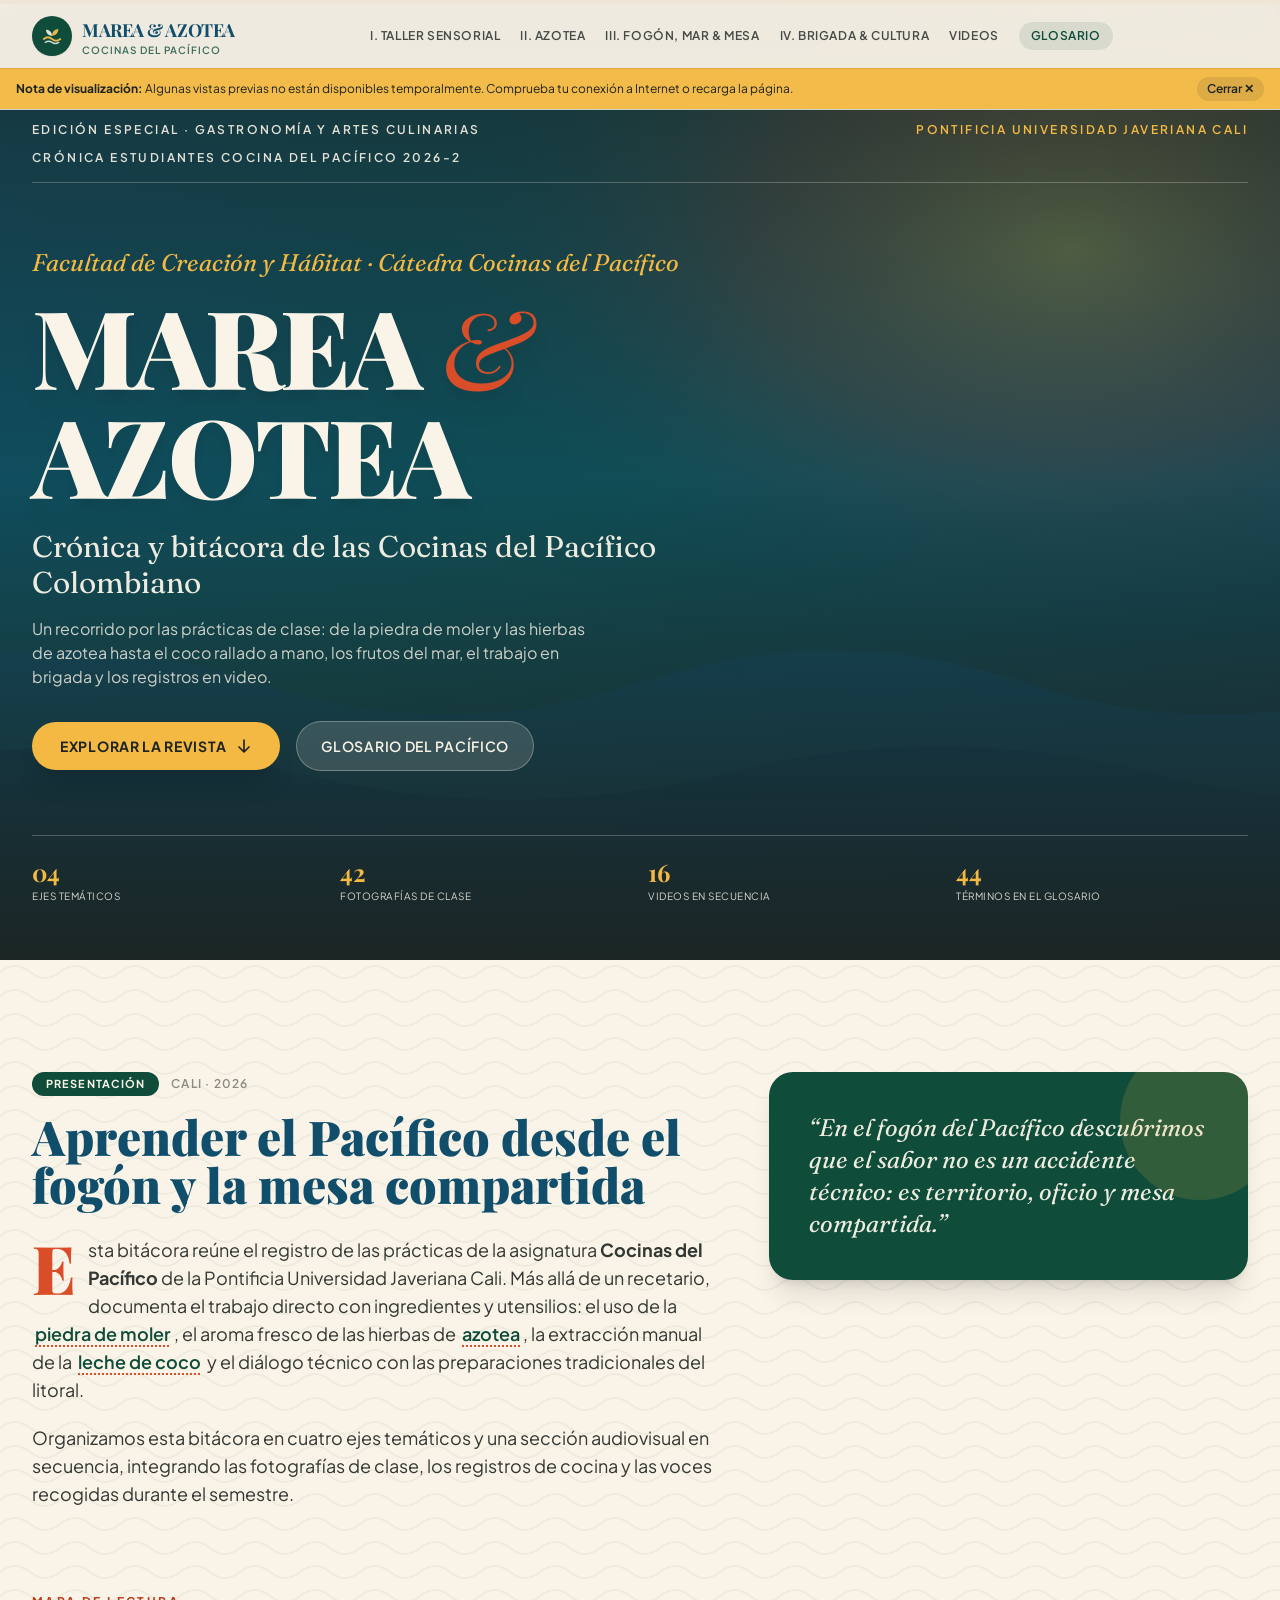
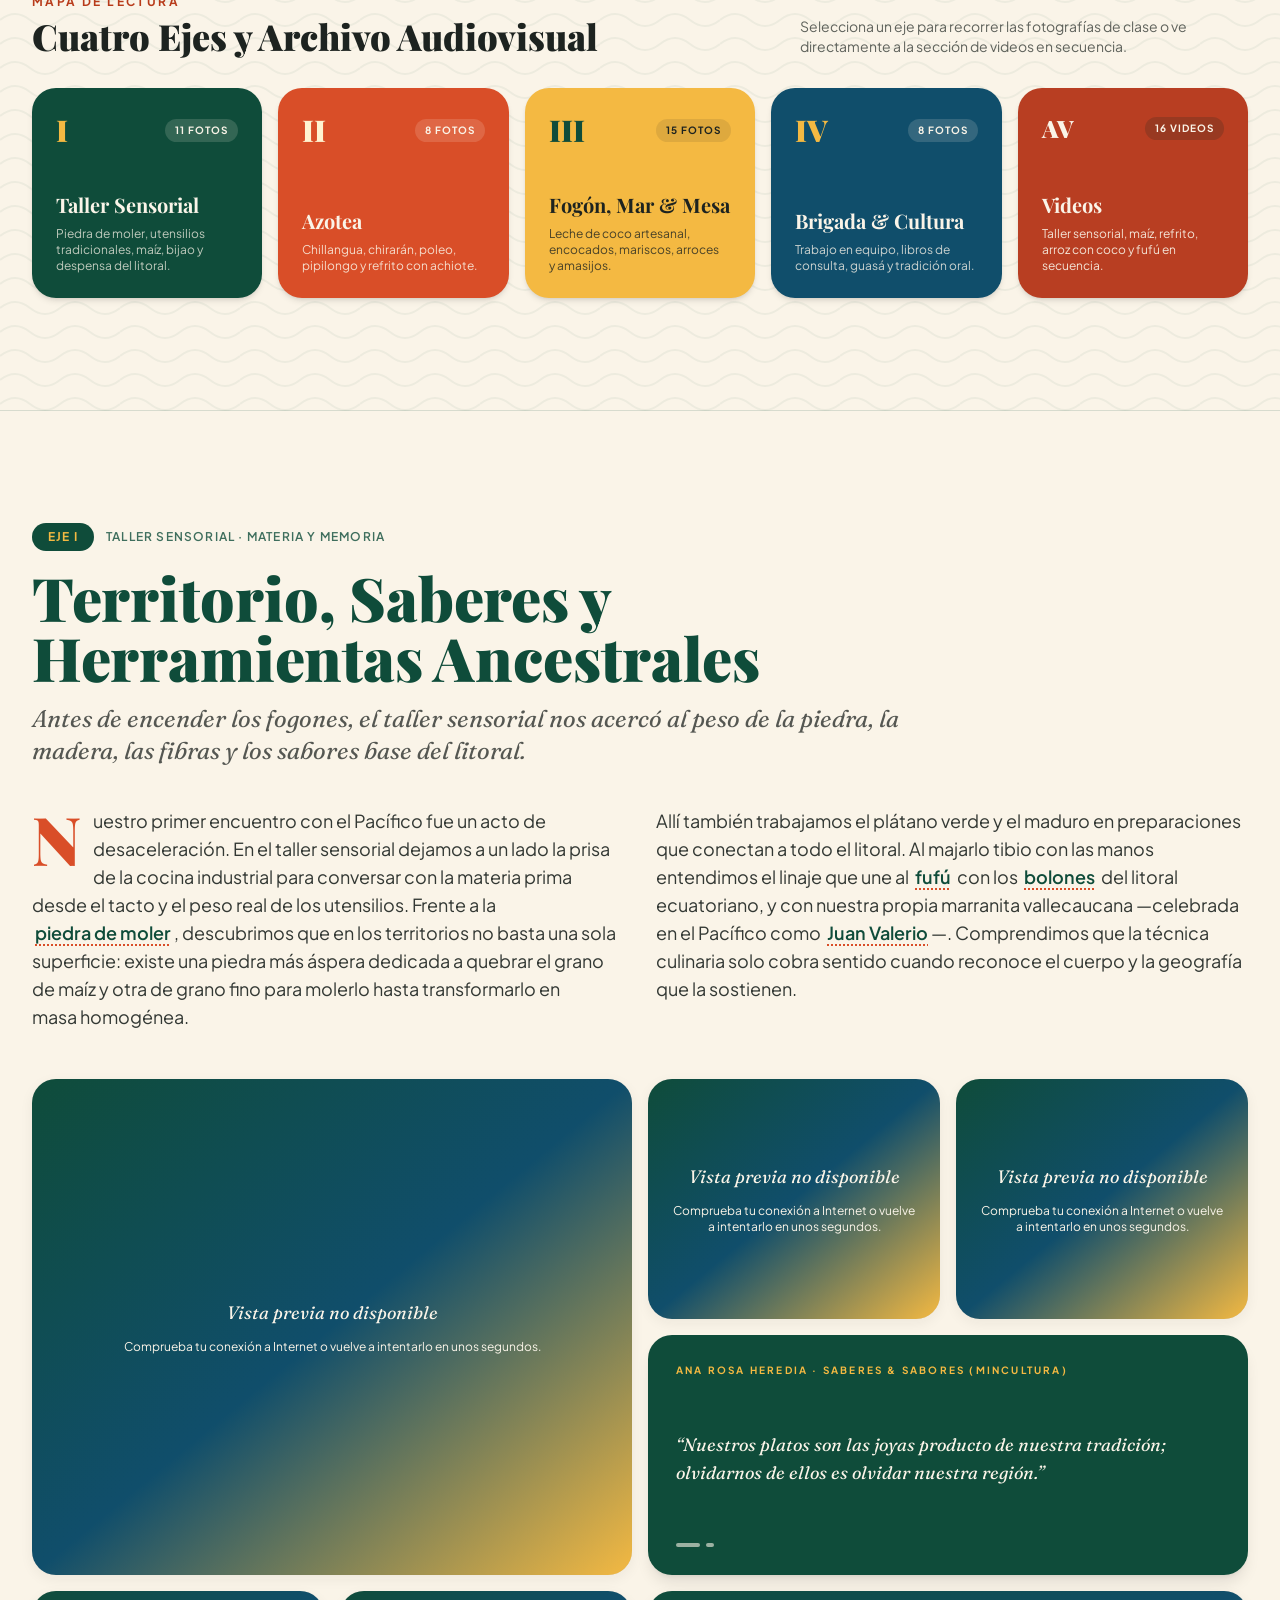
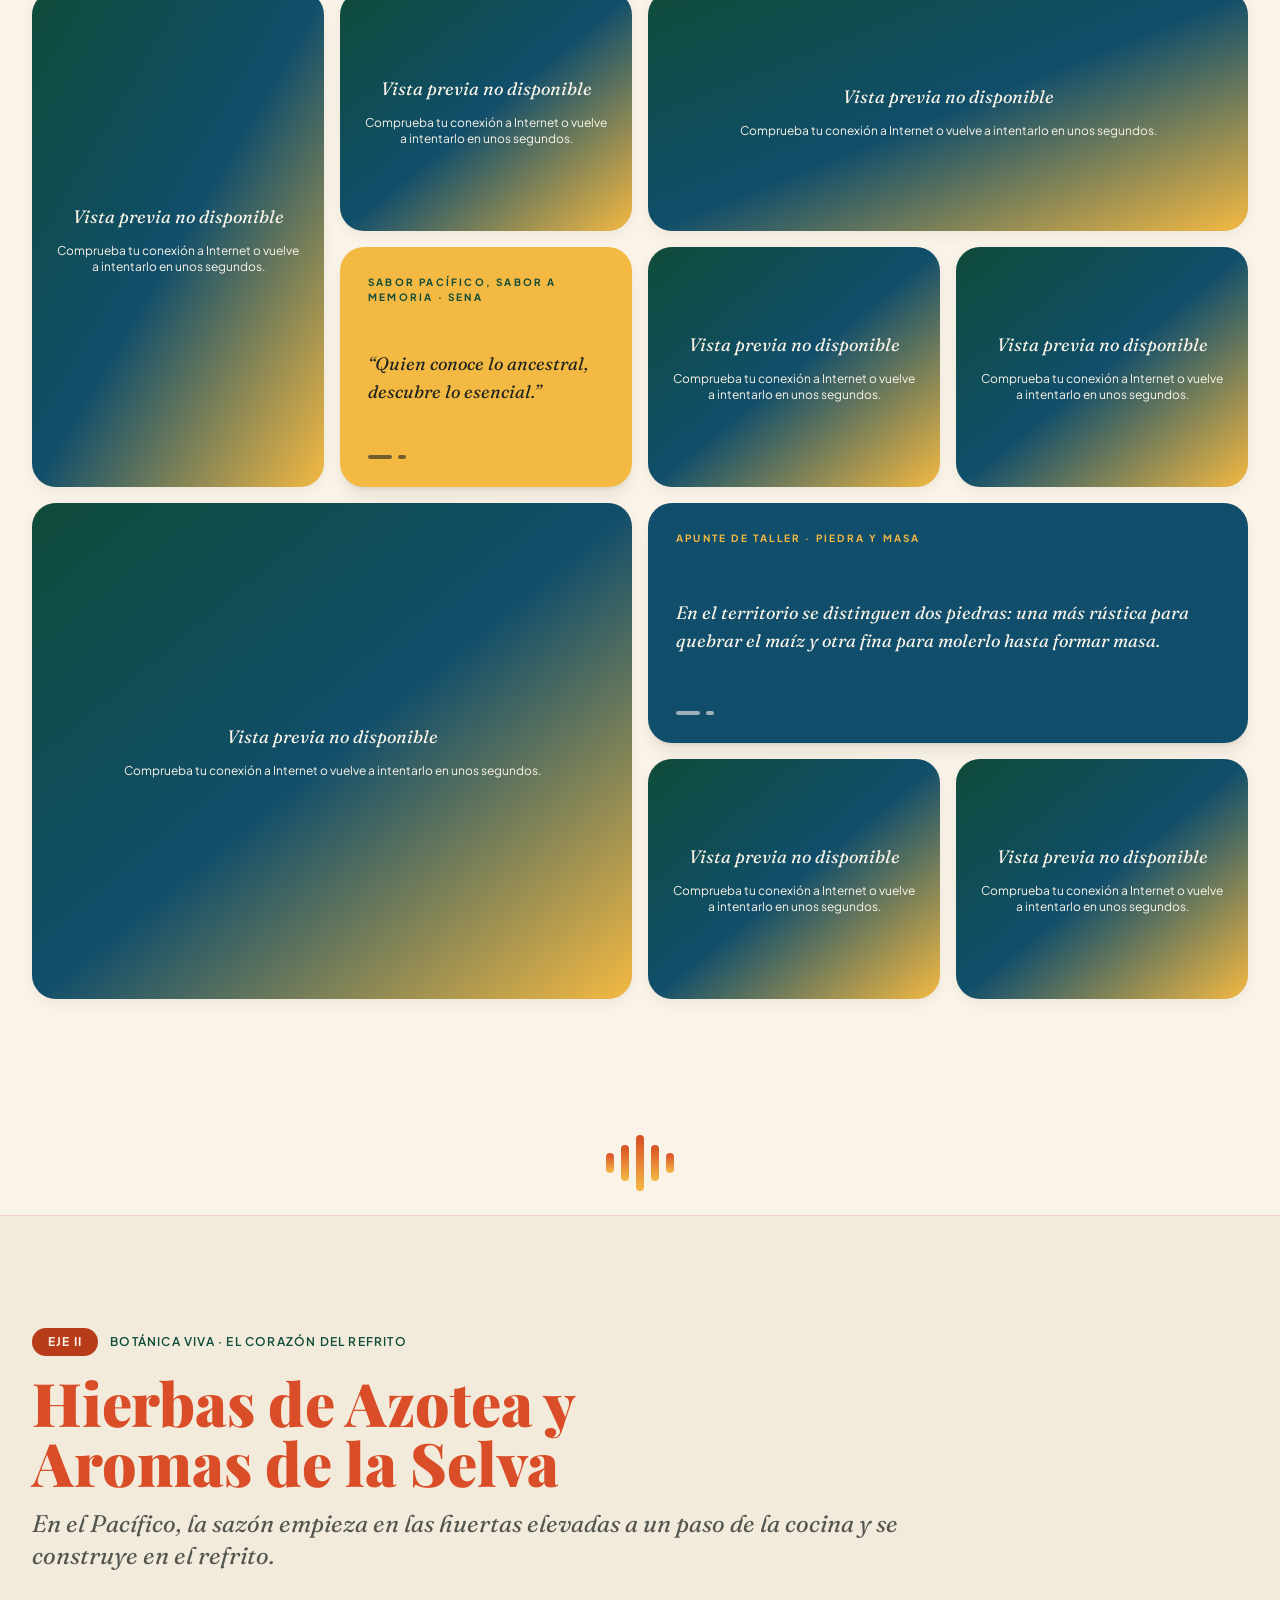
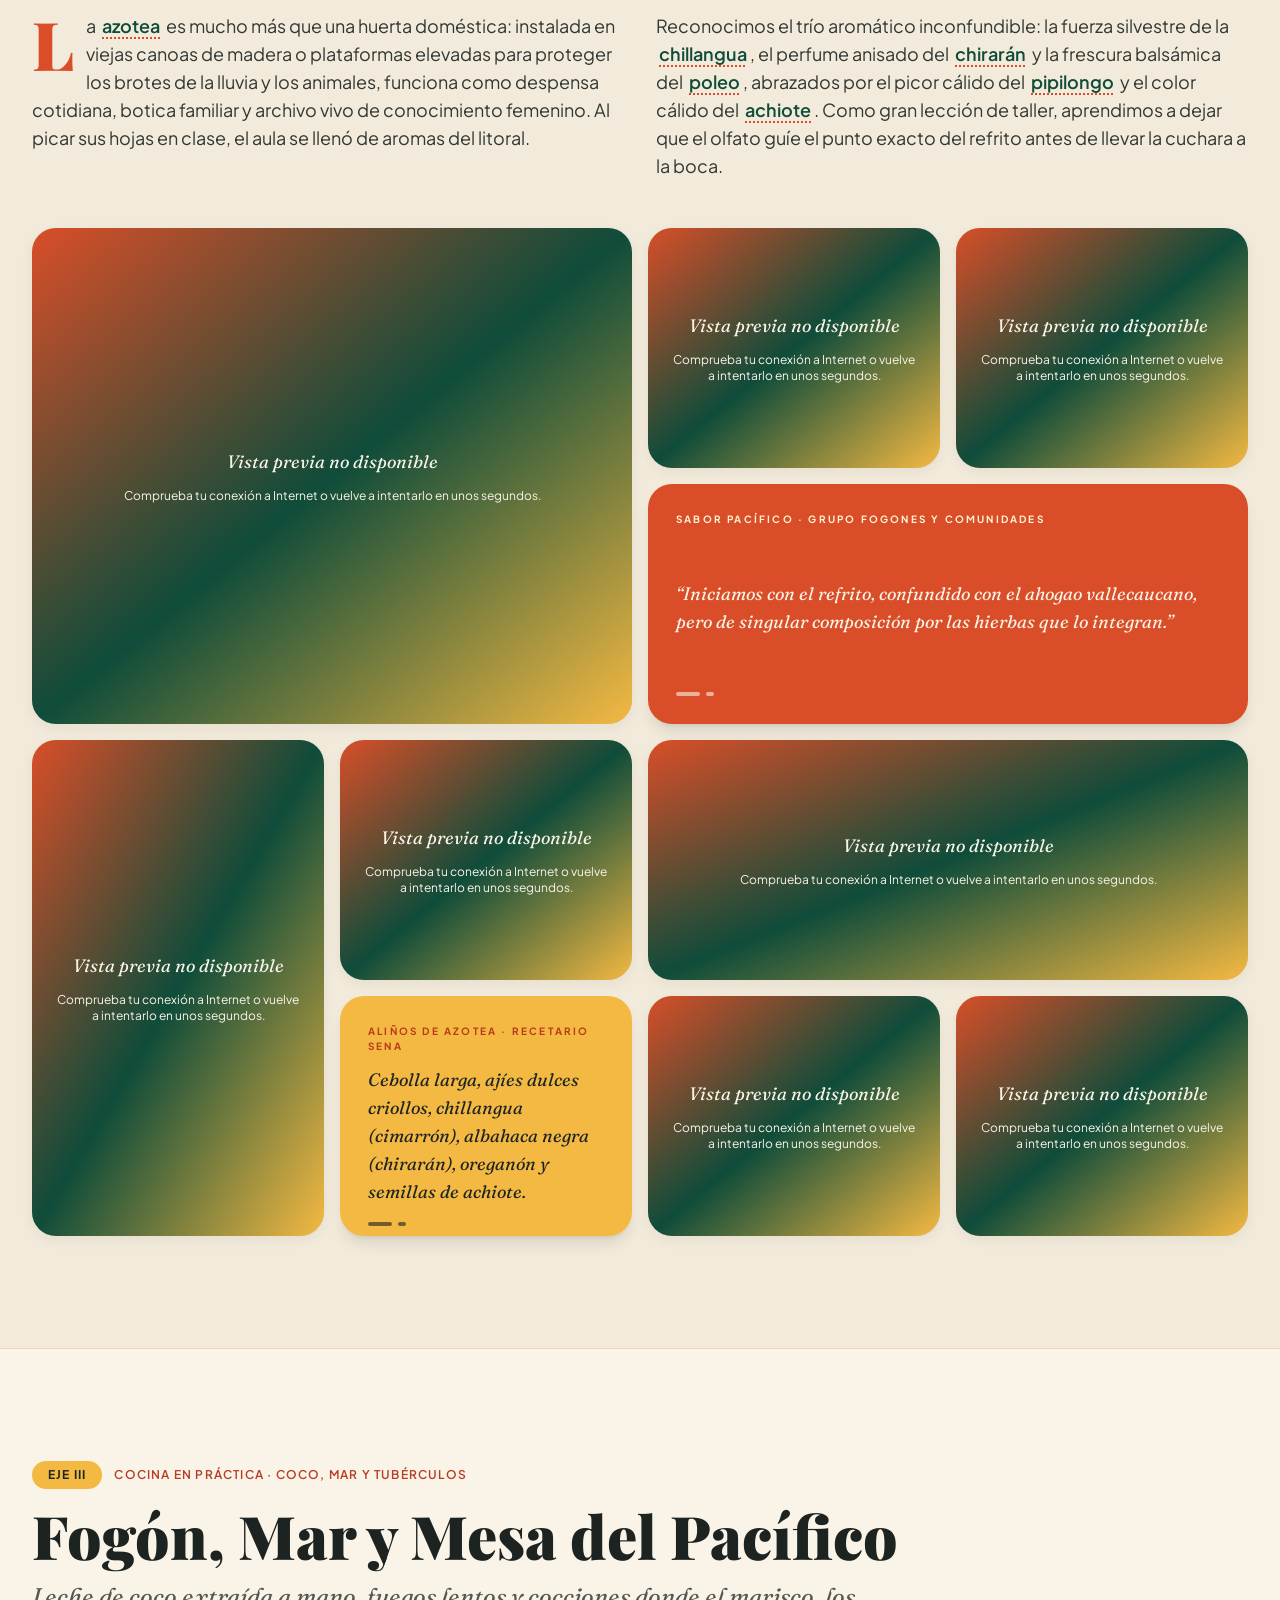
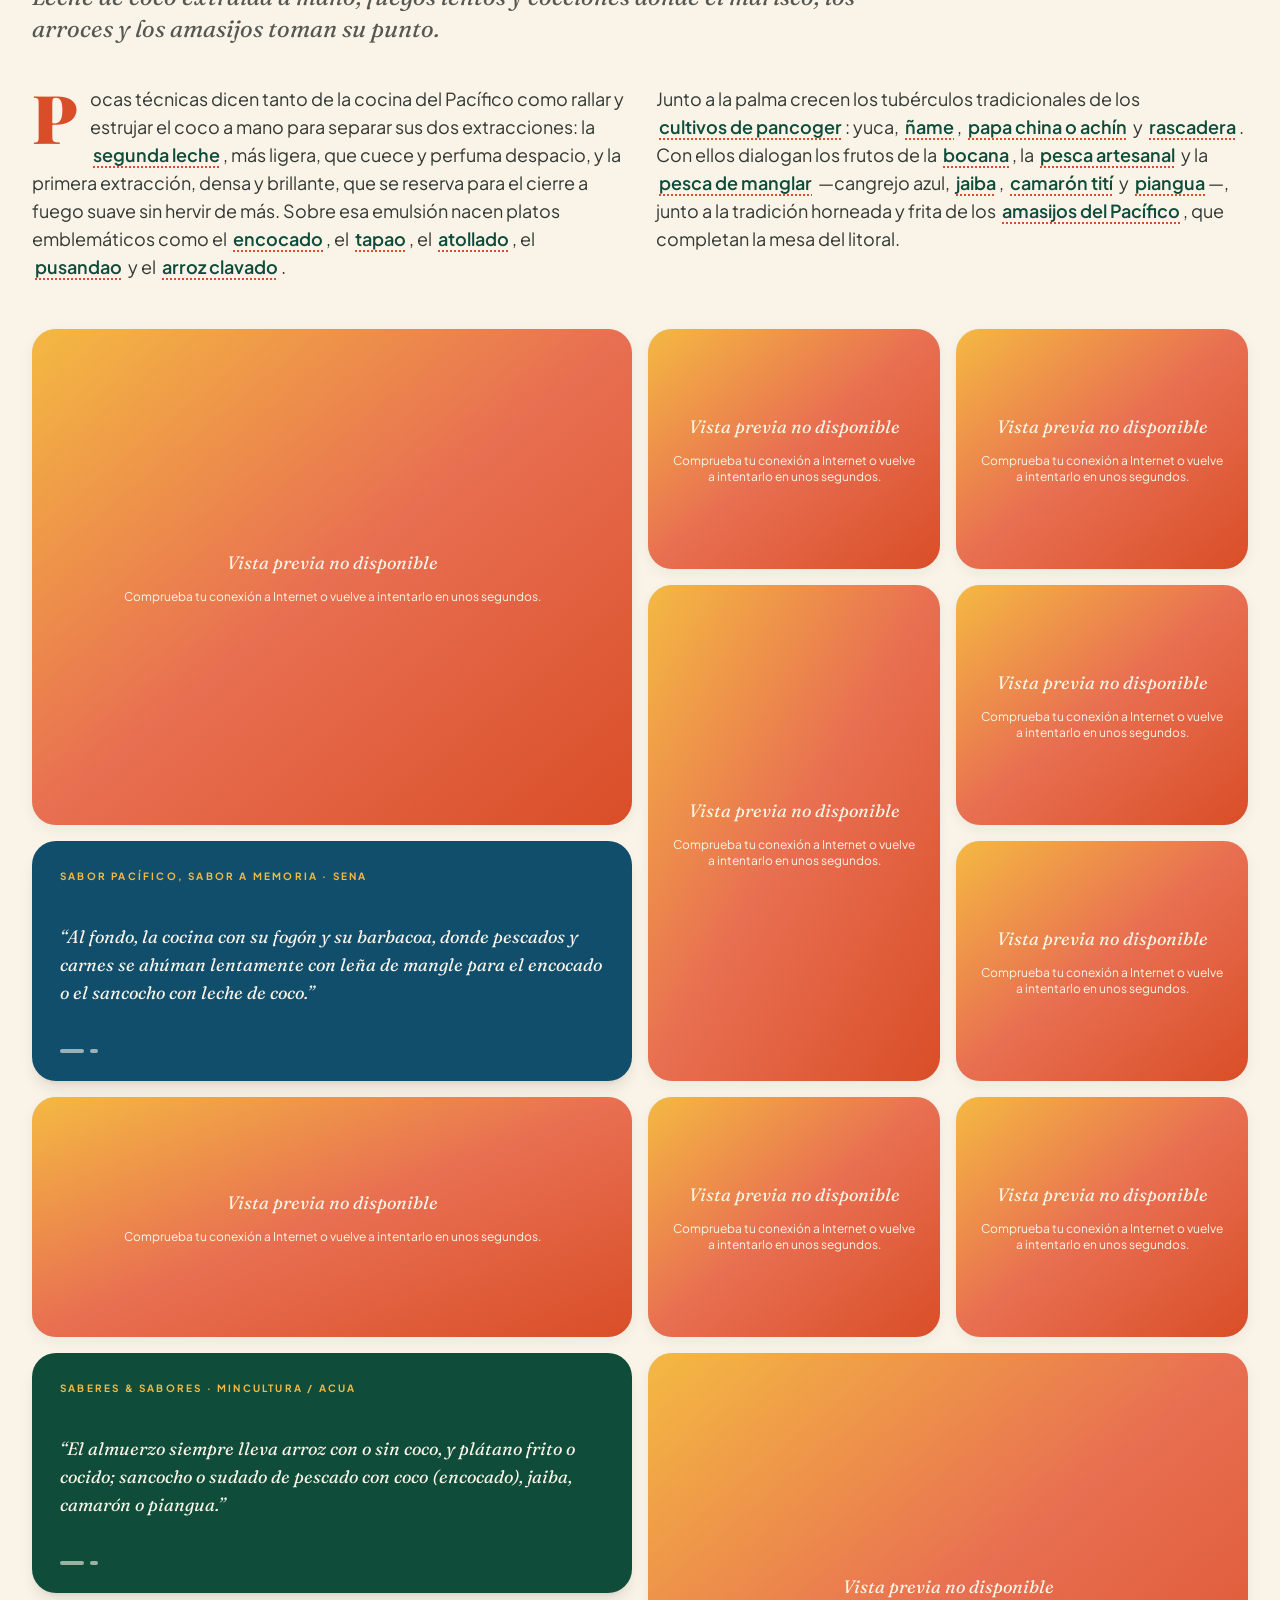
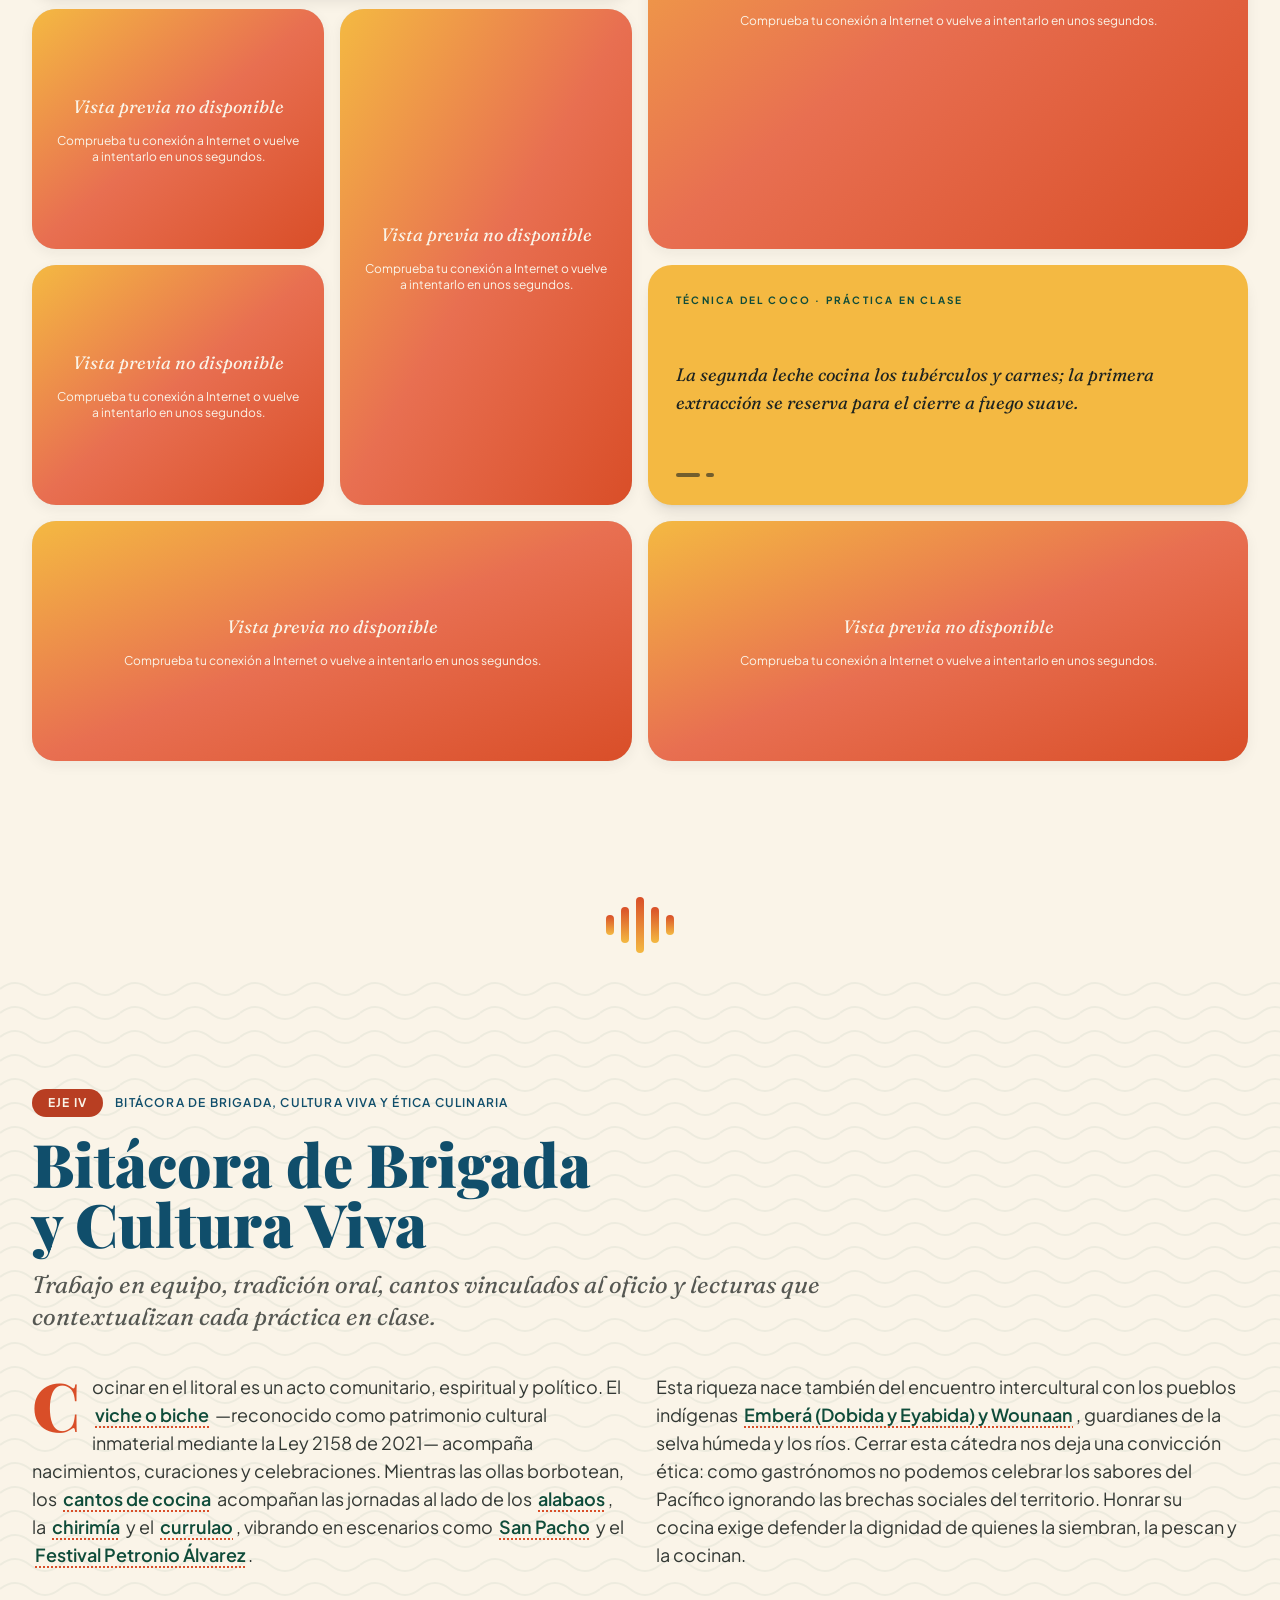
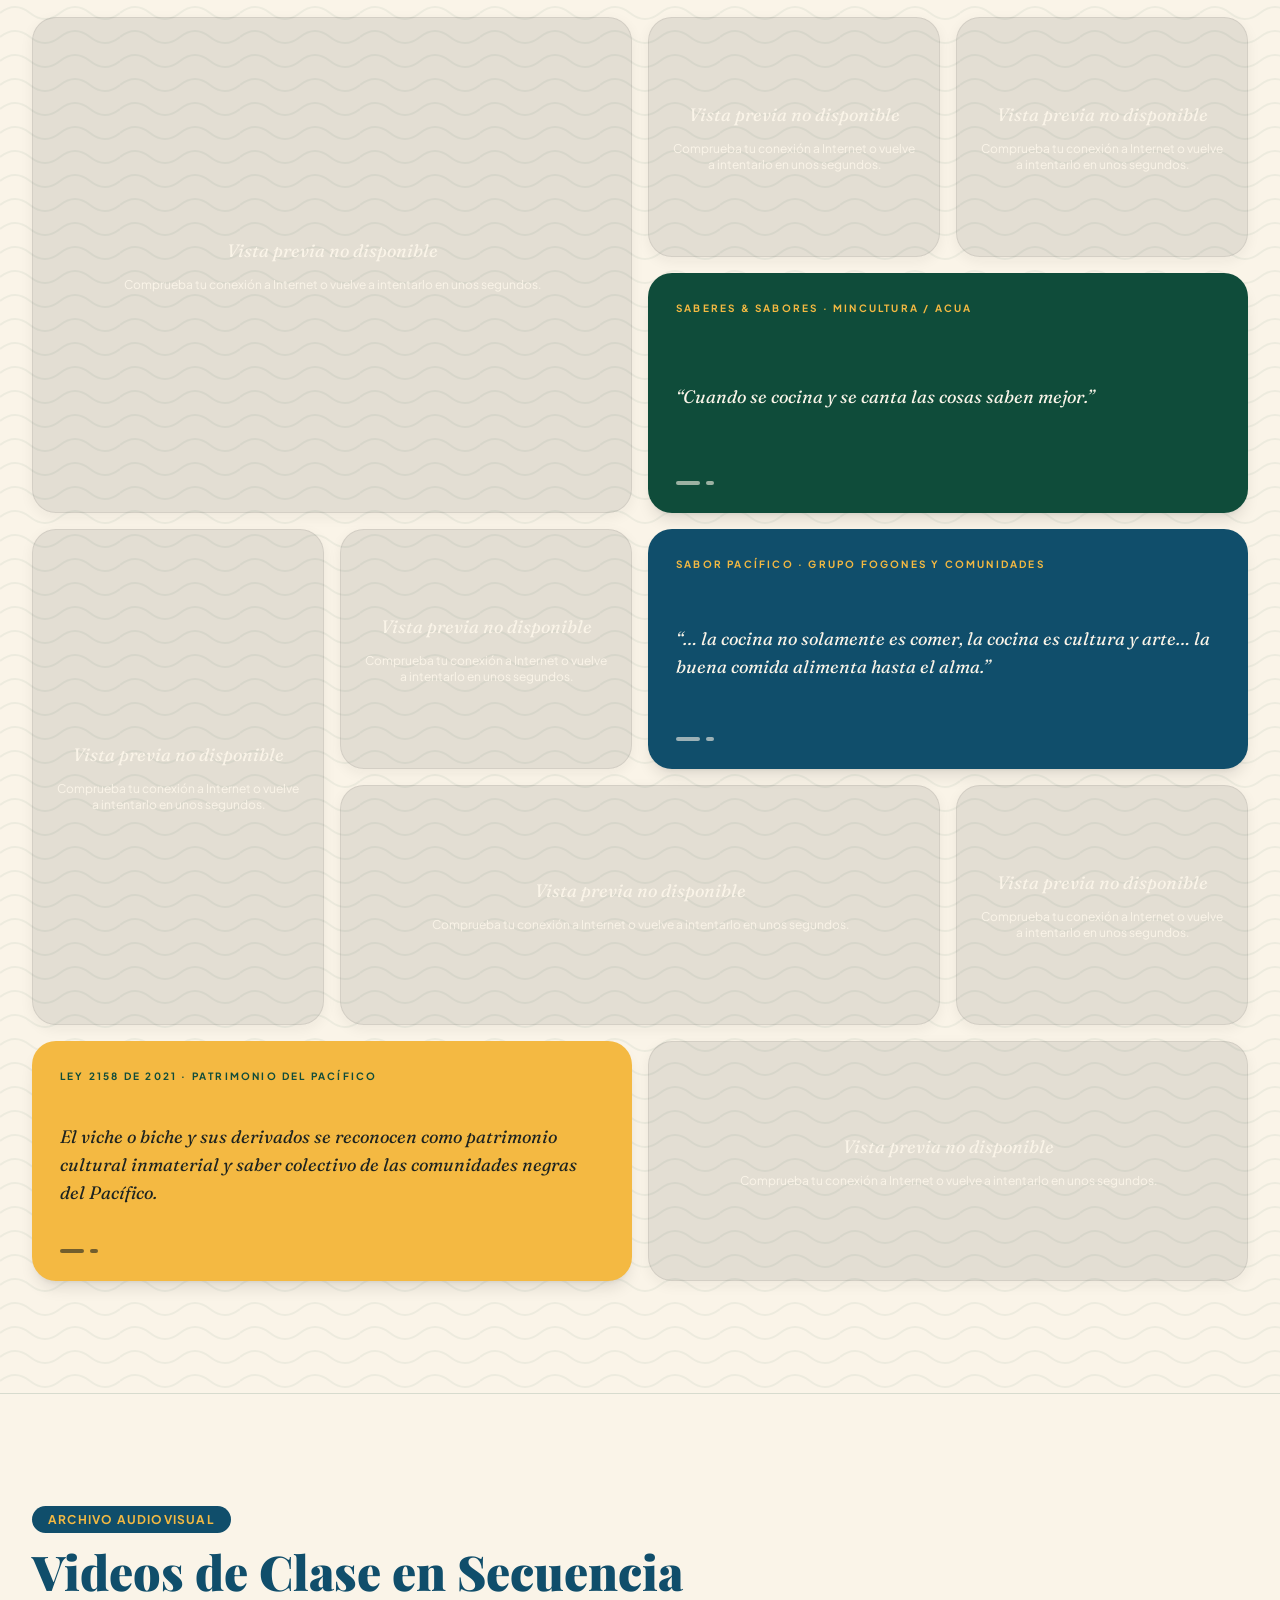
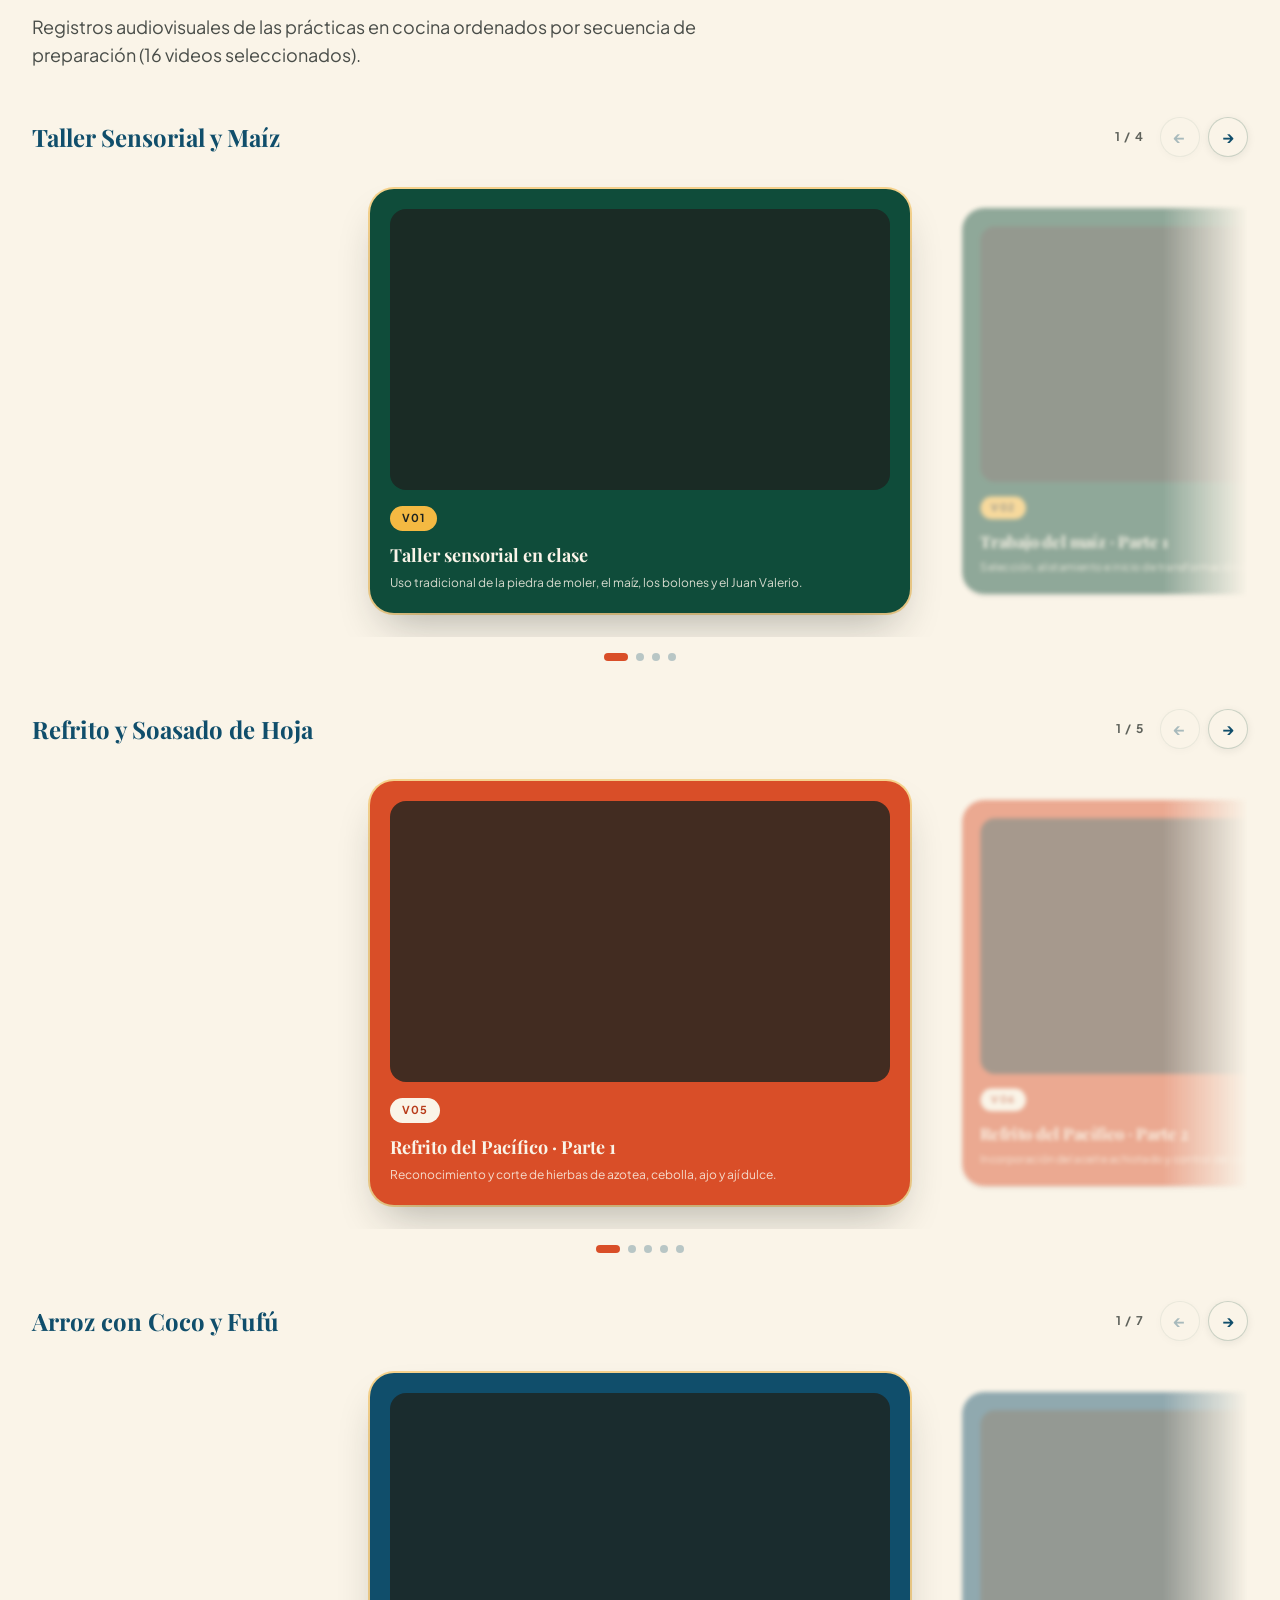
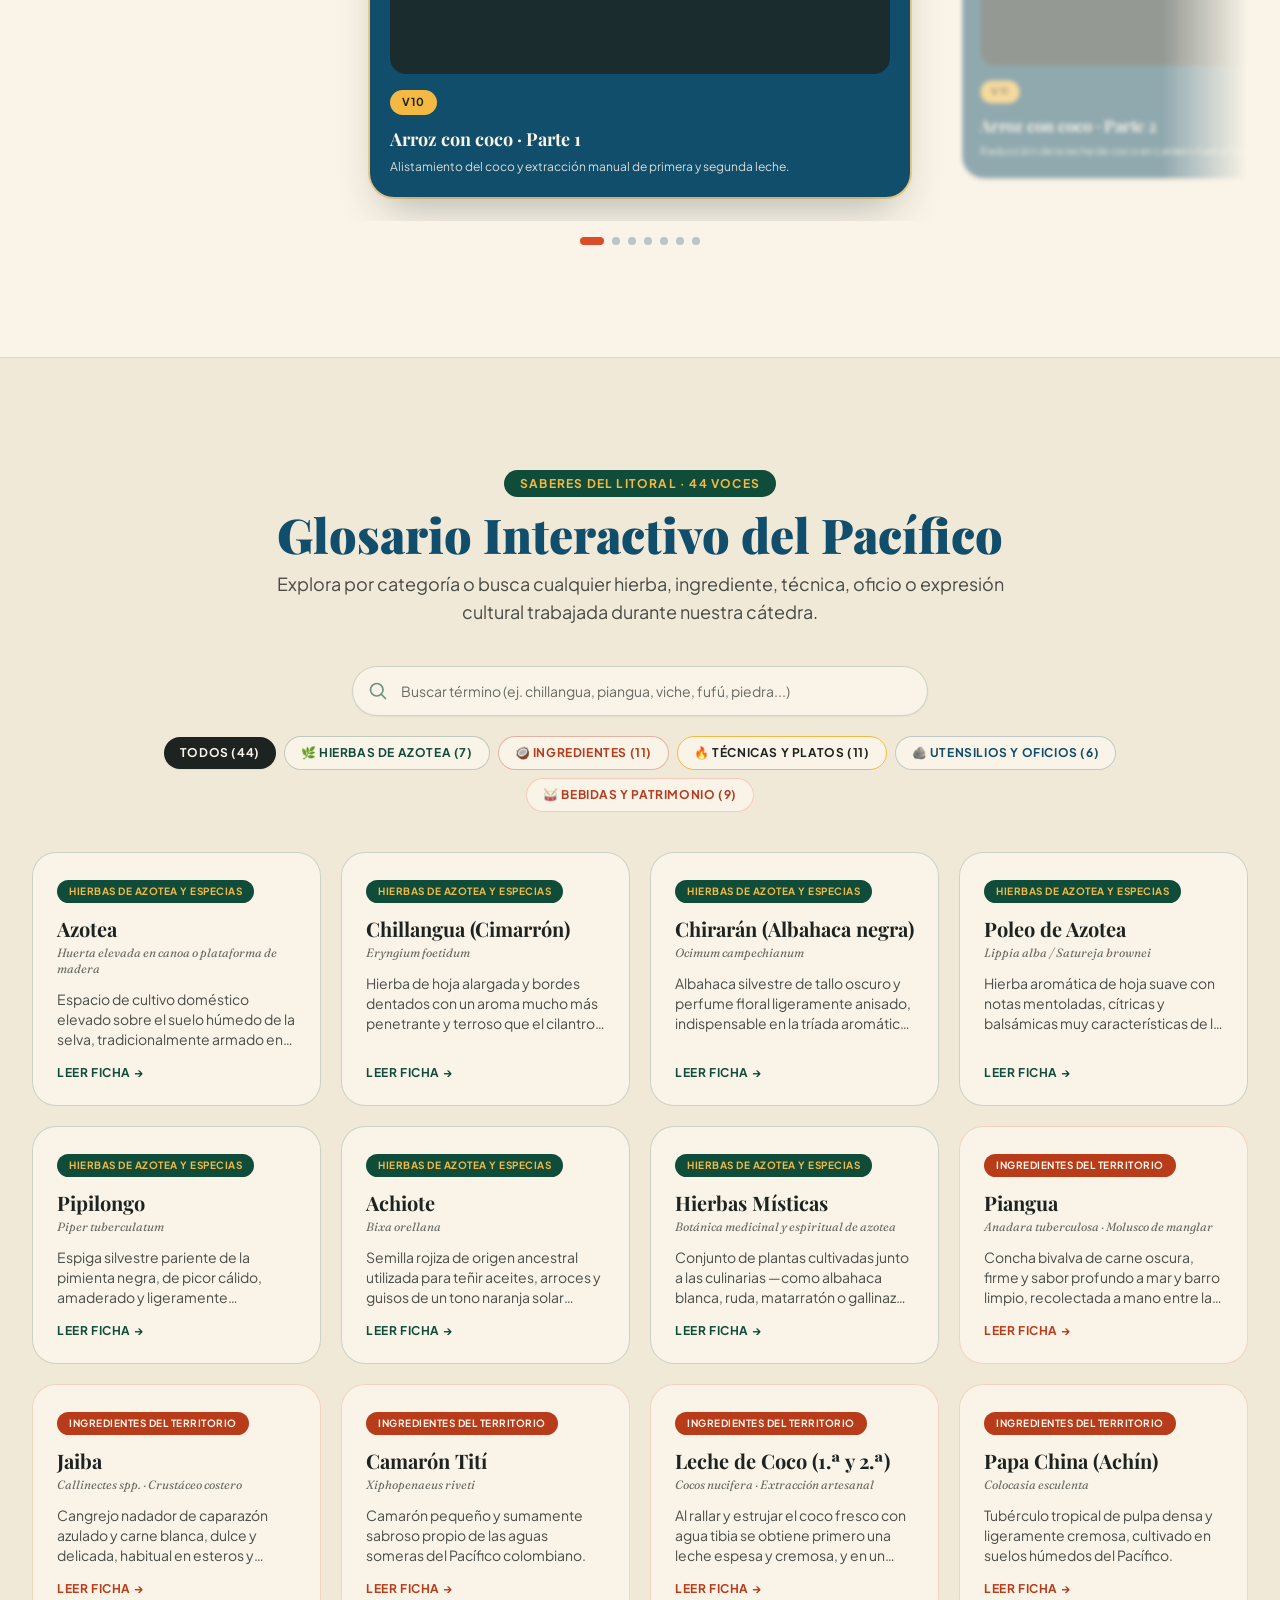
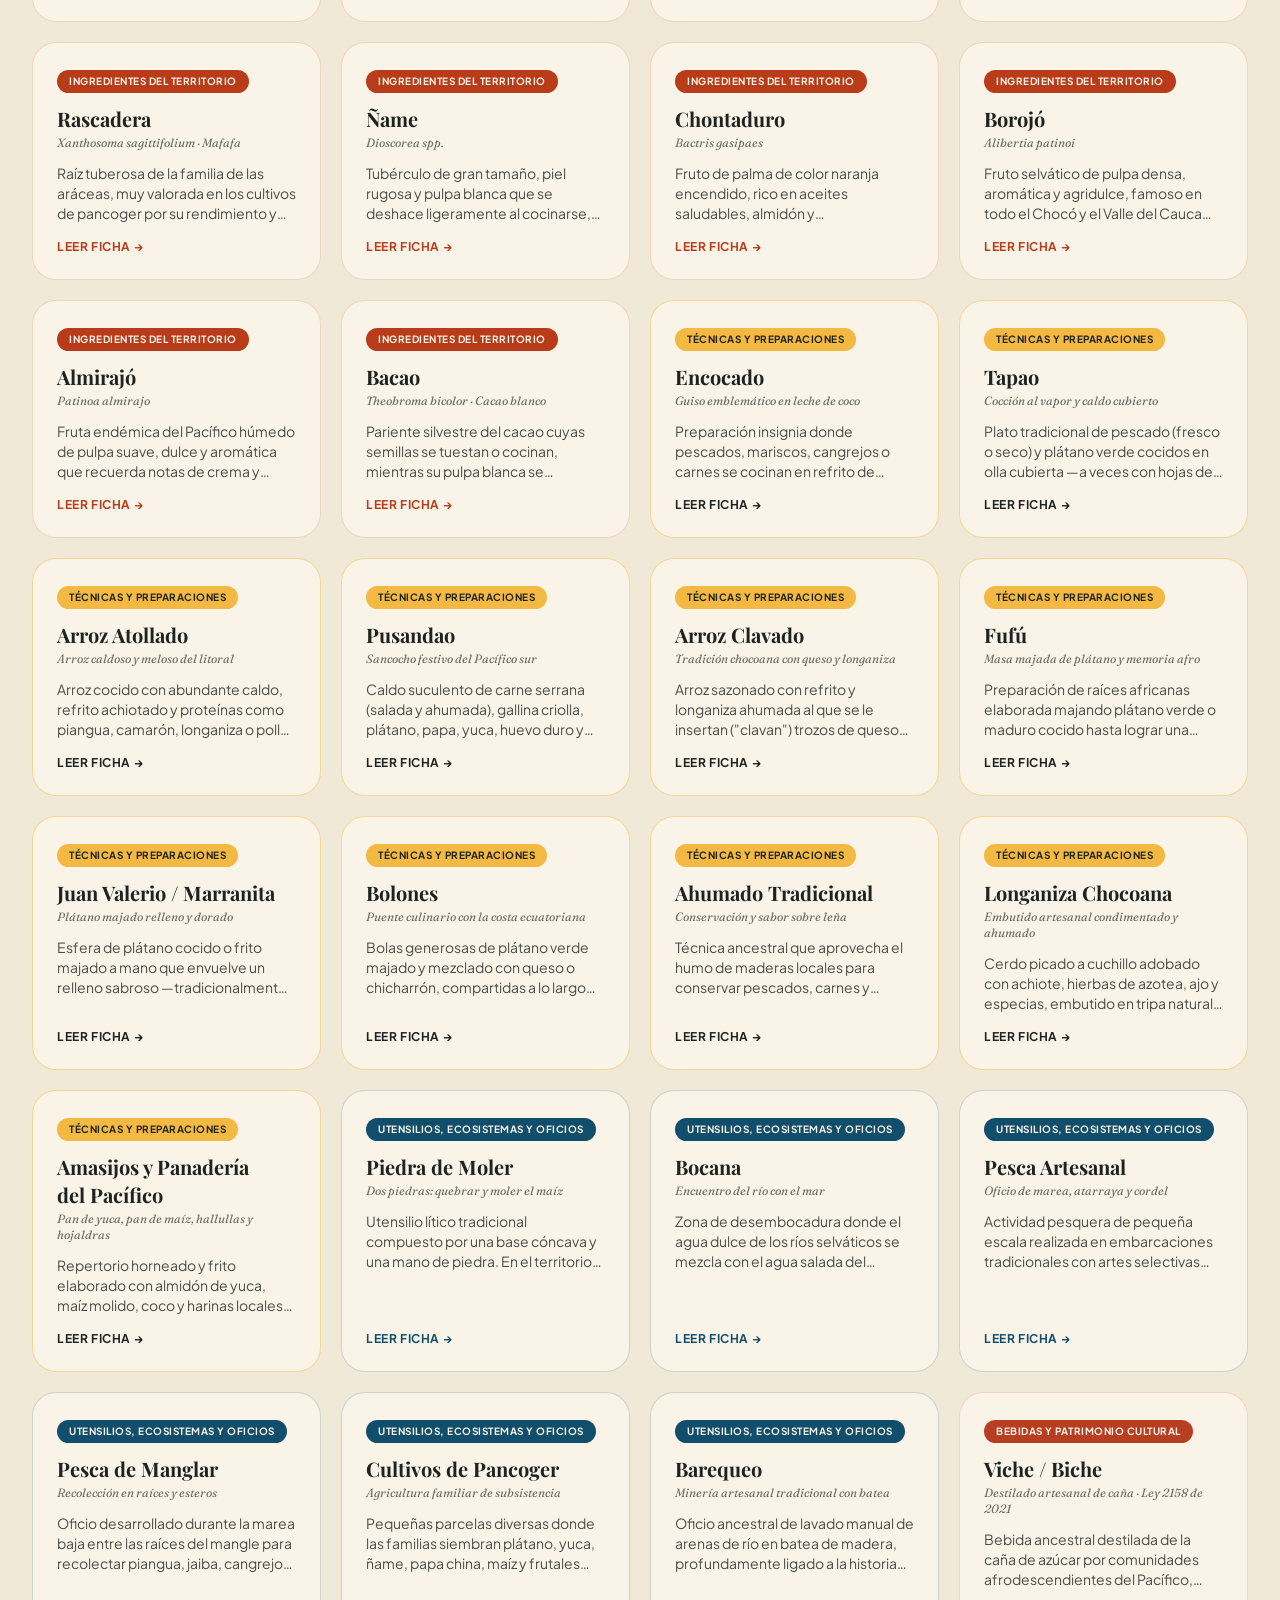
==== commit 74eef555: "feat: apply comprehensive editorial, technical, and UI/UX accessibility audit refinements" ====
--- a/index.html
+++ b/index.html
@@ -5,13 +5,20 @@
   <meta name="viewport" content="width=device-width, initial-scale=1.0" />
   <title>MAREA &amp; AZOTEA · Crónica y bitácora de las Cocinas del Pacífico Colombiano</title>
   <meta name="description" content="Revista digital editorial de la cátedra Cocinas del Pacífico · Gastronomía y Artes Culinarias · Pontificia Universidad Javeriana Cali." />
+  <meta name="author" content="Aida Arteaga, David González, Estudiantes de Cocinas del Pacífico 2026-2" />
+  <meta name="theme-color" content="#0F4C3A" />
+  <meta property="og:title" content="MAREA &amp; AZOTEA · Crónica y bitácora de las Cocinas del Pacífico Colombiano" />
+  <meta property="og:description" content="Revista digital editorial de la cátedra Cocinas del Pacífico · Gastronomía y Artes Culinarias · Pontificia Universidad Javeriana Cali." />
+  <meta property="og:type" content="article" />
+  <meta property="og:locale" content="es_CO" />
+  <link rel="icon" type="image/svg+xml" href="data:image/svg+xml,%3Csvg xmlns='http://www.w3.org/2000/svg' viewBox='0 0 32 32'%3E%3Ccircle cx='16' cy='16' r='16' fill='%230F4C3A'/%3E%3Cpath d='M5 20C8.5 17 12.5 17 16 20C19.5 23 23.5 23 27 20' stroke='%23E9B44C' stroke-width='2.4' stroke-linecap='round' fill='none'/%3E%3Cpath d='M16 15.5C16 10.5 19.5 6.5 24.5 6.5C24.5 11.5 21 15.5 16 15.5Z' fill='%23E9B44C'/%3E%3C/svg%3E" />
 
   <!-- Tipografías editoriales de Google Fonts: Playfair Display, Fraunces y Plus Jakarta Sans -->
   <link rel="preconnect" href="https://fonts.googleapis.com" />
   <link rel="preconnect" href="https://fonts.gstatic.com" crossorigin />
   <link href="https://fonts.googleapis.com/css2?family=Fraunces:ital,opsz,wght@0,9..144,400;0,9..144,600;0,9..144,700;1,9..144,400;1,9..144,600&family=Playfair+Display:ital,wght@0,600;0,700;0,800;0,900;1,500;1,700&family=Plus+Jakarta+Sans:ital,wght@0,400;0,500;0,600;0,700;1,400&display=swap" rel="stylesheet" />
 
-<style id="compiled-tailwind">*, ::before, ::after{--tw-border-spacing-x:0;--tw-border-spacing-y:0;--tw-translate-x:0;--tw-translate-y:0;--tw-rotate:0;--tw-skew-x:0;--tw-skew-y:0;--tw-scale-x:1;--tw-scale-y:1;--tw-pan-x: ;--tw-pan-y: ;--tw-pinch-zoom: ;--tw-scroll-snap-strictness:proximity;--tw-gradient-from-position: ;--tw-gradient-via-position: ;--tw-gradient-to-position: ;--tw-ordinal: ;--tw-slashed-zero: ;--tw-numeric-figure: ;--tw-numeric-spacing: ;--tw-numeric-fraction: ;--tw-ring-inset: ;--tw-ring-offset-width:0px;--tw-ring-offset-color:#fff;--tw-ring-color:rgb(59 130 246 / 0.5);--tw-ring-offset-shadow:0 0 #0000;--tw-ring-shadow:0 0 #0000;--tw-shadow:0 0 #0000;--tw-shadow-colored:0 0 #0000;--tw-blur: ;--tw-brightness: ;--tw-contrast: ;--tw-grayscale: ;--tw-hue-rotate: ;--tw-invert: ;--tw-saturate: ;--tw-sepia: ;--tw-drop-shadow: ;--tw-backdrop-blur: ;--tw-backdrop-brightness: ;--tw-backdrop-contrast: ;--tw-backdrop-grayscale: ;--tw-backdrop-hue-rotate: ;--tw-backdrop-invert: ;--tw-backdrop-opacity: ;--tw-backdrop-saturate: ;--tw-backdrop-sepia: ;--tw-contain-size: ;--tw-contain-layout: ;--tw-contain-paint: ;--tw-contain-style: }::backdrop{--tw-border-spacing-x:0;--tw-border-spacing-y:0;--tw-translate-x:0;--tw-translate-y:0;--tw-rotate:0;--tw-skew-x:0;--tw-skew-y:0;--tw-scale-x:1;--tw-scale-y:1;--tw-pan-x: ;--tw-pan-y: ;--tw-pinch-zoom: ;--tw-scroll-snap-strictness:proximity;--tw-gradient-from-position: ;--tw-gradient-via-position: ;--tw-gradient-to-position: ;--tw-ordinal: ;--tw-slashed-zero: ;--tw-numeric-figure: ;--tw-numeric-spacing: ;--tw-numeric-fraction: ;--tw-ring-inset: ;--tw-ring-offset-width:0px;--tw-ring-offset-color:#fff;--tw-ring-color:rgb(59 130 246 / 0.5);--tw-ring-offset-shadow:0 0 #0000;--tw-ring-shadow:0 0 #0000;--tw-shadow:0 0 #0000;--tw-shadow-colored:0 0 #0000;--tw-blur: ;--tw-brightness: ;--tw-contrast: ;--tw-grayscale: ;--tw-hue-rotate: ;--tw-invert: ;--tw-saturate: ;--tw-sepia: ;--tw-drop-shadow: ;--tw-backdrop-blur: ;--tw-backdrop-brightness: ;--tw-backdrop-contrast: ;--tw-backdrop-grayscale: ;--tw-backdrop-hue-rotate: ;--tw-backdrop-invert: ;--tw-backdrop-opacity: ;--tw-backdrop-saturate: ;--tw-backdrop-sepia: ;--tw-contain-size: ;--tw-contain-layout: ;--tw-contain-paint: ;--tw-contain-style: }/* ! tailwindcss v3.4.17 | MIT License | https://tailwindcss.com */*,::after,::before{box-sizing:border-box;border-width:0;border-style:solid;border-color:#e5e7eb}::after,::before{--tw-content:''}:host,html{line-height:1.5;-webkit-text-size-adjust:100%;-moz-tab-size:4;tab-size:4;font-family:"Plus Jakarta Sans", system-ui, sans-serif;font-feature-settings:normal;font-variation-settings:normal;-webkit-tap-highlight-color:transparent}body{margin:0;line-height:inherit}hr{height:0;color:inherit;border-top-width:1px}abbr:where([title]){-webkit-text-decoration:underline dotted;text-decoration:underline dotted}h1,h2,h3,h4,h5,h6{font-size:inherit;font-weight:inherit}a{color:inherit;text-decoration:inherit}b,strong{font-weight:bolder}code,kbd,pre,samp{font-family:ui-monospace, SFMono-Regular, Menlo, Monaco, Consolas, "Liberation Mono", "Courier New", monospace;font-feature-settings:normal;font-variation-settings:normal;font-size:1em}small{font-size:80%}sub,sup{font-size:75%;line-height:0;position:relative;vertical-align:baseline}sub{bottom:-.25em}sup{top:-.5em}table{text-indent:0;border-color:inherit;border-collapse:collapse}button,input,optgroup,select,textarea{font-family:inherit;font-feature-settings:inherit;font-variation-settings:inherit;font-size:100%;font-weight:inherit;line-height:inherit;letter-spacing:inherit;color:inherit;margin:0;padding:0}button,select{text-transform:none}button,input:where([type=button]),input:where([type=reset]),input:where([type=submit]){-webkit-appearance:button;background-color:transparent;background-image:none}:-moz-focusring{outline:auto}:-moz-ui-invalid{box-shadow:none}progress{vertical-align:baseline}::-webkit-inner-spin-button,::-webkit-outer-spin-button{height:auto}[type=search]{-webkit-appearance:textfield;outline-offset:-2px}::-webkit-search-decoration{-webkit-appearance:none}::-webkit-file-upload-button{-webkit-appearance:button;font:inherit}summary{display:list-item}blockquote,dd,dl,figure,h1,h2,h3,h4,h5,h6,hr,p,pre{margin:0}fieldset{margin:0;padding:0}legend{padding:0}menu,ol,ul{list-style:none;margin:0;padding:0}dialog{padding:0}textarea{resize:vertical}input::placeholder,textarea::placeholder{opacity:1;color:#9ca3af}[role=button],button{cursor:pointer}:disabled{cursor:default}audio,canvas,embed,iframe,img,object,svg,video{display:block;vertical-align:middle}img,video{max-width:100%;height:auto}[hidden]:where(:not([hidden=until-found])){display:none}.pointer-events-none{pointer-events:none}.fixed{position:fixed}.absolute{position:absolute}.relative{position:relative}.inset-0{inset:0px}.inset-x-0{left:0px;right:0px}.-right-8{right:-2rem}.-top-8{top:-2rem}.left-0{left:0px}.left-1{left:0.25rem}.left-4{left:1rem}.right-0{right:0px}.right-1{right:0.25rem}.right-4{right:1rem}.top-0{top:0px}.top-1\/2{top:50%}.top-4{top:1rem}.bottom-0{bottom:0px}.z-0{z-index:0}.z-10{z-index:10}.z-20{z-index:20}.z-40{z-index:40}.z-50{z-index:50}.mx-auto{margin-left:auto;margin-right:auto}.my-12{margin-top:3rem;margin-bottom:3rem}.mb-10{margin-bottom:2.5rem}.mb-3{margin-bottom:0.75rem}.mb-4{margin-bottom:1rem}.mb-6{margin-bottom:1.5rem}.mb-7{margin-bottom:1.75rem}.mb-8{margin-bottom:2rem}.mt-1{margin-top:0.25rem}.mt-10{margin-top:2.5rem}.mt-12{margin-top:3rem}.mt-16{margin-top:4rem}.mt-2{margin-top:0.5rem}.mt-3{margin-top:0.75rem}.mt-4{margin-top:1rem}.mt-5{margin-top:1.25rem}.mt-6{margin-top:1.5rem}.mt-7{margin-top:1.75rem}.mt-8{margin-top:2rem}.mt-0\.5{margin-top:0.125rem}.line-clamp-3{overflow:hidden;display:-webkit-box;-webkit-box-orient:vertical;-webkit-line-clamp:3}.block{display:block}.inline-block{display:inline-block}.flex{display:flex}.inline-flex{display:inline-flex}.grid{display:grid}.hidden{display:none}.h-1{height:0.25rem}.h-11{height:2.75rem}.h-14{height:3.5rem}.h-16{height:4rem}.h-2{height:0.5rem}.h-20{height:5rem}.h-4{height:1rem}.h-40{height:10rem}.h-5{height:1.25rem}.h-6{height:1.5rem}.h-9{height:2.25rem}.h-full{height:100%}.max-h-\[72vh\]{max-height:72vh}.max-h-\[70vh\]{max-height:70vh}.min-h-\[210px\]{min-height:210px}.min-h-\[45vh\]{min-height:45vh}.min-h-\[82vh\]{min-height:82vh}.min-h-screen{min-height:100vh}.w-0{width:0px}.w-11{width:2.75rem}.w-2{width:0.5rem}.w-4{width:1rem}.w-40{width:10rem}.w-5{width:1.25rem}.w-6{width:1.5rem}.w-9{width:2.25rem}.w-full{width:100%}.w-14{width:3.5rem}.w-auto{width:auto}.max-w-2xl{max-width:42rem}.max-w-3xl{max-width:48rem}.max-w-4xl{max-width:56rem}.max-w-5xl{max-width:64rem}.max-w-7xl{max-width:80rem}.max-w-lg{max-width:32rem}.max-w-md{max-width:28rem}.max-w-xl{max-width:36rem}.shrink-0{flex-shrink:0}.-translate-y-1\/2{--tw-translate-y:-50%;transform:translate(var(--tw-translate-x), var(--tw-translate-y)) rotate(var(--tw-rotate)) skewX(var(--tw-skew-x)) skewY(var(--tw-skew-y)) scaleX(var(--tw-scale-x)) scaleY(var(--tw-scale-y))}.cursor-pointer{cursor:pointer}.grid-flow-dense{grid-auto-flow:dense}.auto-rows-\[220px\]{grid-auto-rows:220px}.grid-cols-1{grid-template-columns:repeat(1, minmax(0, 1fr))}.grid-cols-2{grid-template-columns:repeat(2, minmax(0, 1fr))}.flex-col{flex-direction:column}.flex-wrap{flex-wrap:wrap}.items-start{align-items:flex-start}.items-end{align-items:flex-end}.items-center{align-items:center}.justify-center{justify-content:center}.justify-between{justify-content:space-between}.gap-1\.5{gap:0.375rem}.gap-12{gap:3rem}.gap-2{gap:0.5rem}.gap-2\.5{gap:0.625rem}.gap-3{gap:0.75rem}.gap-4{gap:1rem}.gap-5{gap:1.25rem}.gap-6{gap:1.5rem}.gap-8{gap:2rem}.space-y-1 > :not([hidden]) ~ :not([hidden]){--tw-space-y-reverse:0;margin-top:calc(0.25rem * calc(1 - var(--tw-space-y-reverse)));margin-bottom:calc(0.25rem * var(--tw-space-y-reverse))}.space-y-4 > :not([hidden]) ~ :not([hidden]){--tw-space-y-reverse:0;margin-top:calc(1rem * calc(1 - var(--tw-space-y-reverse)));margin-bottom:calc(1rem * var(--tw-space-y-reverse))}.space-y-5 > :not([hidden]) ~ :not([hidden]){--tw-space-y-reverse:0;margin-top:calc(1.25rem * calc(1 - var(--tw-space-y-reverse)));margin-bottom:calc(1.25rem * var(--tw-space-y-reverse))}.overflow-hidden{overflow:hidden}.scroll-smooth{scroll-behavior:smooth}.rounded-2xl{border-radius:1rem}.rounded-3xl{border-radius:1.5rem}.rounded-full{border-radius:9999px}.rounded-xl{border-radius:0.75rem}.border{border-width:1px}.border-y{border-top-width:1px;border-bottom-width:1px}.border-b{border-bottom-width:1px}.border-t{border-top-width:1px}.border-achiote\/15{border-color:rgb(217 78 40 / 0.15)}.border-achiote\/25{border-color:rgb(217 78 40 / 0.25)}.border-carbon\/10{border-color:rgb(29 35 32 / 0.1)}.border-chontaduro\/30{border-color:rgb(232 111 81 / 0.3)}.border-coco\/10{border-color:rgb(250 244 232 / 0.1)}.border-coco\/15{border-color:rgb(250 244 232 / 0.15)}.border-coco\/20{border-color:rgb(250 244 232 / 0.2)}.border-coco\/25{border-color:rgb(250 244 232 / 0.25)}.border-coco\/30{border-color:rgb(250 244 232 / 0.3)}.border-marea\/25{border-color:rgb(16 78 107 / 0.25)}.border-platano{--tw-border-opacity:1;border-color:rgb(244 185 66 / var(--tw-border-opacity, 1))}.border-selva\/10{border-color:rgb(15 76 58 / 0.1)}.border-selva\/15{border-color:rgb(15 76 58 / 0.15)}.border-selva\/20{border-color:rgb(15 76 58 / 0.2)}.border-selva\/25{border-color:rgb(15 76 58 / 0.25)}.border-achiote\/20{border-color:rgb(217 78 40 / 0.2)}.border-chontaduro\/25{border-color:rgb(232 111 81 / 0.25)}.border-marea\/20{border-color:rgb(16 78 107 / 0.2)}.border-platano\/50{border-color:rgb(244 185 66 / 0.5)}.border-carbon\/15{border-color:rgb(29 35 32 / 0.15)}.border-platano\/40{border-color:rgb(244 185 66 / 0.4)}.bg-achiote{--tw-bg-opacity:1;background-color:rgb(217 78 40 / var(--tw-bg-opacity, 1))}.bg-achiote\/15{background-color:rgb(217 78 40 / 0.15)}.bg-arena{--tw-bg-opacity:1;background-color:rgb(239 230 213 / var(--tw-bg-opacity, 1))}.bg-arena\/65{background-color:rgb(239 230 213 / 0.65)}.bg-arena\/80{background-color:rgb(239 230 213 / 0.8)}.bg-carbon{--tw-bg-opacity:1;background-color:rgb(29 35 32 / var(--tw-bg-opacity, 1))}.bg-carbon\/10{background-color:rgb(29 35 32 / 0.1)}.bg-carbon\/20{background-color:rgb(29 35 32 / 0.2)}.bg-carbon\/60{background-color:rgb(29 35 32 / 0.6)}.bg-carbon\/80{background-color:rgb(29 35 32 / 0.8)}.bg-carbon\/95{background-color:rgb(29 35 32 / 0.95)}.bg-chontaduro{--tw-bg-opacity:1;background-color:rgb(232 111 81 / var(--tw-bg-opacity, 1))}.bg-chontaduro\/15{background-color:rgb(232 111 81 / 0.15)}.bg-coco{--tw-bg-opacity:1;background-color:rgb(250 244 232 / var(--tw-bg-opacity, 1))}.bg-coco\/10{background-color:rgb(250 244 232 / 0.1)}.bg-coco\/15{background-color:rgb(250 244 232 / 0.15)}.bg-coco\/5{background-color:rgb(250 244 232 / 0.05)}.bg-coco\/95{background-color:rgb(250 244 232 / 0.95)}.bg-marea{--tw-bg-opacity:1;background-color:rgb(16 78 107 / var(--tw-bg-opacity, 1))}.bg-platano{--tw-bg-opacity:1;background-color:rgb(244 185 66 / var(--tw-bg-opacity, 1))}.bg-platano\/15{background-color:rgb(244 185 66 / 0.15)}.bg-platano\/35{background-color:rgb(244 185 66 / 0.35)}.bg-platano\/45{background-color:rgb(244 185 66 / 0.45)}.bg-platano\/95{background-color:rgb(244 185 66 / 0.95)}.bg-selva{--tw-bg-opacity:1;background-color:rgb(15 76 58 / var(--tw-bg-opacity, 1))}.bg-selva\/10{background-color:rgb(15 76 58 / 0.1)}.bg-current{background-color:currentColor}.bg-platano\/20{background-color:rgb(244 185 66 / 0.2)}.bg-gradient-to-r{background-image:linear-gradient(to right, var(--tw-gradient-stops))}.bg-gradient-to-t{background-image:linear-gradient(to top, var(--tw-gradient-stops))}.bg-gradient-to-br{background-image:linear-gradient(to bottom right, var(--tw-gradient-stops))}.from-carbon\/90{--tw-gradient-from:rgb(29 35 32 / 0.9) var(--tw-gradient-from-position);--tw-gradient-to:rgb(29 35 32 / 0) var(--tw-gradient-to-position);--tw-gradient-stops:var(--tw-gradient-from), var(--tw-gradient-to)}.from-selva{--tw-gradient-from:#0F4C3A var(--tw-gradient-from-position);--tw-gradient-to:rgb(15 76 58 / 0) var(--tw-gradient-to-position);--tw-gradient-stops:var(--tw-gradient-from), var(--tw-gradient-to)}.from-achiote{--tw-gradient-from:#D94E28 var(--tw-gradient-from-position);--tw-gradient-to:rgb(217 78 40 / 0) var(--tw-gradient-to-position);--tw-gradient-stops:var(--tw-gradient-from), var(--tw-gradient-to)}.from-carbon\/85{--tw-gradient-from:rgb(29 35 32 / 0.85) var(--tw-gradient-from-position);--tw-gradient-to:rgb(29 35 32 / 0) var(--tw-gradient-to-position);--tw-gradient-stops:var(--tw-gradient-from), var(--tw-gradient-to)}.from-marea{--tw-gradient-from:#104E6B var(--tw-gradient-from-position);--tw-gradient-to:rgb(16 78 107 / 0) var(--tw-gradient-to-position);--tw-gradient-stops:var(--tw-gradient-from), var(--tw-gradient-to)}.from-platano{--tw-gradient-from:#F4B942 var(--tw-gradient-from-position);--tw-gradient-to:rgb(244 185 66 / 0) var(--tw-gradient-to-position);--tw-gradient-stops:var(--tw-gradient-from), var(--tw-gradient-to)}.via-achiote{--tw-gradient-to:rgb(217 78 40 / 0)  var(--tw-gradient-to-position);--tw-gradient-stops:var(--tw-gradient-from), #D94E28 var(--tw-gradient-via-position), var(--tw-gradient-to)}.via-marea\/55{--tw-gradient-to:rgb(16 78 107 / 0)  var(--tw-gradient-to-position);--tw-gradient-stops:var(--tw-gradient-from), rgb(16 78 107 / 0.55) var(--tw-gradient-via-position), var(--tw-gradient-to)}.via-platano{--tw-gradient-to:rgb(244 185 66 / 0)  var(--tw-gradient-to-position);--tw-gradient-stops:var(--tw-gradient-from), #F4B942 var(--tw-gradient-via-position), var(--tw-gradient-to)}.via-carbon\/40{--tw-gradient-to:rgb(29 35 32 / 0)  var(--tw-gradient-to-position);--tw-gradient-stops:var(--tw-gradient-from), rgb(29 35 32 / 0.4) var(--tw-gradient-via-position), var(--tw-gradient-to)}.via-chontaduro{--tw-gradient-to:rgb(232 111 81 / 0)  var(--tw-gradient-to-position);--tw-gradient-stops:var(--tw-gradient-from), #E86F51 var(--tw-gradient-via-position), var(--tw-gradient-to)}.via-marea{--tw-gradient-to:rgb(16 78 107 / 0)  var(--tw-gradient-to-position);--tw-gradient-stops:var(--tw-gradient-from), #104E6B var(--tw-gradient-via-position), var(--tw-gradient-to)}.via-selva{--tw-gradient-to:rgb(15 76 58 / 0)  var(--tw-gradient-to-position);--tw-gradient-stops:var(--tw-gradient-from), #0F4C3A var(--tw-gradient-via-position), var(--tw-gradient-to)}.to-carbon\/60{--tw-gradient-to:rgb(29 35 32 / 0.6) var(--tw-gradient-to-position)}.to-marea{--tw-gradient-to:#104E6B var(--tw-gradient-to-position)}.to-platano{--tw-gradient-to:#F4B942 var(--tw-gradient-to-position)}.to-achiote{--tw-gradient-to:#D94E28 var(--tw-gradient-to-position)}.to-carbon{--tw-gradient-to:#1D2320 var(--tw-gradient-to-position)}.to-transparent{--tw-gradient-to:transparent var(--tw-gradient-to-position)}.object-contain{object-fit:contain}.object-cover{object-fit:cover}.p-2{padding:0.5rem}.p-3{padding:0.75rem}.p-4{padding:1rem}.p-6{padding:1.5rem}.p-7{padding:1.75rem}.p-8{padding:2rem}.p-10{padding:2.5rem}.px-2\.5{padding-left:0.625rem;padding-right:0.625rem}.px-3{padding-left:0.75rem;padding-right:0.75rem}.px-3\.5{padding-left:0.875rem;padding-right:0.875rem}.px-4{padding-left:1rem;padding-right:1rem}.px-5{padding-left:1.25rem;padding-right:1.25rem}.px-6{padding-left:1.5rem;padding-right:1.5rem}.px-7{padding-left:1.75rem;padding-right:1.75rem}.py-1{padding-top:0.25rem;padding-bottom:0.25rem}.py-1\.5{padding-top:0.375rem;padding-bottom:0.375rem}.py-2{padding-top:0.5rem;padding-bottom:0.5rem}.py-2\.5{padding-top:0.625rem;padding-bottom:0.625rem}.py-20{padding-top:5rem;padding-bottom:5rem}.py-3\.5{padding-top:0.875rem;padding-bottom:0.875rem}.py-4{padding-top:1rem;padding-bottom:1rem}.py-6{padding-top:1.5rem;padding-bottom:1.5rem}.pb-14{padding-bottom:3.5rem}.pb-16{padding-bottom:4rem}.pb-4{padding-bottom:1rem}.pl-12{padding-left:3rem}.pr-4{padding-right:1rem}.pt-20{padding-top:5rem}.pt-5{padding-top:1.25rem}.pt-8{padding-top:2rem}.pt-10{padding-top:2.5rem}.text-left{text-align:left}.text-center{text-align:center}.font-editorial{font-family:"Playfair Display", Georgia, serif}.font-fraunces{font-family:"Fraunces", Georgia, serif}.text-2xl{font-size:1.5rem;line-height:2rem}.text-3xl{font-size:1.875rem;line-height:2.25rem}.text-4xl{font-size:2.25rem;line-height:2.5rem}.text-6xl{font-size:3.75rem;line-height:1}.text-\[10px\]{font-size:10px}.text-\[11px\]{font-size:11px}.text-base{font-size:1rem;line-height:1.5rem}.text-lg{font-size:1.125rem;line-height:1.75rem}.text-sm{font-size:0.875rem;line-height:1.25rem}.text-xl{font-size:1.25rem;line-height:1.75rem}.text-xs{font-size:0.75rem;line-height:1rem}.font-black{font-weight:900}.font-bold{font-weight:700}.font-normal{font-weight:400}.font-semibold{font-weight:600}.font-medium{font-weight:500}.uppercase{text-transform:uppercase}.italic{font-style:italic}.leading-\[0\.92\]{line-height:0.92}.leading-\[1\.04\]{line-height:1.04}.leading-none{line-height:1}.leading-relaxed{line-height:1.625}.leading-snug{line-height:1.375}.leading-tight{line-height:1.25}.tracking-\[0\.22em\]{letter-spacing:0.22em}.tracking-\[0\.25em\]{letter-spacing:0.25em}.tracking-\[0\.2em\]{letter-spacing:0.2em}.tracking-tight{letter-spacing:-0.025em}.tracking-wider{letter-spacing:0.05em}.tracking-widest{letter-spacing:0.1em}.text-achiote{--tw-text-opacity:1;color:rgb(217 78 40 / var(--tw-text-opacity, 1))}.text-carbon{--tw-text-opacity:1;color:rgb(29 35 32 / var(--tw-text-opacity, 1))}.text-carbon\/50{color:rgb(29 35 32 / 0.5)}.text-carbon\/70{color:rgb(29 35 32 / 0.7)}.text-carbon\/75{color:rgb(29 35 32 / 0.75)}.text-carbon\/80{color:rgb(29 35 32 / 0.8)}.text-carbon\/85{color:rgb(29 35 32 / 0.85)}.text-carbon\/90{color:rgb(29 35 32 / 0.9)}.text-chontaduro{--tw-text-opacity:1;color:rgb(232 111 81 / var(--tw-text-opacity, 1))}.text-coco{--tw-text-opacity:1;color:rgb(250 244 232 / var(--tw-text-opacity, 1))}.text-coco\/10{color:rgb(250 244 232 / 0.1)}.text-coco\/55{color:rgb(250 244 232 / 0.55)}.text-coco\/75{color:rgb(250 244 232 / 0.75)}.text-coco\/80{color:rgb(250 244 232 / 0.8)}.text-coco\/85{color:rgb(250 244 232 / 0.85)}.text-coco\/90{color:rgb(250 244 232 / 0.9)}.text-coco\/95{color:rgb(250 244 232 / 0.95)}.text-marea{--tw-text-opacity:1;color:rgb(16 78 107 / var(--tw-text-opacity, 1))}.text-platano{--tw-text-opacity:1;color:rgb(244 185 66 / var(--tw-text-opacity, 1))}.text-platano\/90{color:rgb(244 185 66 / 0.9)}.text-selva{--tw-text-opacity:1;color:rgb(15 76 58 / var(--tw-text-opacity, 1))}.text-selva\/60{color:rgb(15 76 58 / 0.6)}.text-selva\/80{color:rgb(15 76 58 / 0.8)}.text-carbon\/65{color:rgb(29 35 32 / 0.65)}.text-coco\/70{color:rgb(250 244 232 / 0.7)}.antialiased{-webkit-font-smoothing:antialiased;-moz-osx-font-smoothing:grayscale}.opacity-60{opacity:0.6}.opacity-95{opacity:0.95}.shadow-2xl{--tw-shadow:0 25px 50px -12px rgb(0 0 0 / 0.25);--tw-shadow-colored:0 25px 50px -12px var(--tw-shadow-color);box-shadow:var(--tw-ring-offset-shadow, 0 0 #0000), var(--tw-ring-shadow, 0 0 #0000), var(--tw-shadow)}.shadow-lg{--tw-shadow:0 10px 15px -3px rgb(0 0 0 / 0.1), 0 4px 6px -4px rgb(0 0 0 / 0.1);--tw-shadow-colored:0 10px 15px -3px var(--tw-shadow-color), 0 4px 6px -4px var(--tw-shadow-color);box-shadow:var(--tw-ring-offset-shadow, 0 0 #0000), var(--tw-ring-shadow, 0 0 #0000), var(--tw-shadow)}.shadow-md{--tw-shadow:0 4px 6px -1px rgb(0 0 0 / 0.1), 0 2px 4px -2px rgb(0 0 0 / 0.1);--tw-shadow-colored:0 4px 6px -1px var(--tw-shadow-color), 0 2px 4px -2px var(--tw-shadow-color);box-shadow:var(--tw-ring-offset-shadow, 0 0 #0000), var(--tw-ring-shadow, 0 0 #0000), var(--tw-shadow)}.shadow-sm{--tw-shadow:0 1px 2px 0 rgb(0 0 0 / 0.05);--tw-shadow-colored:0 1px 2px 0 var(--tw-shadow-color);box-shadow:var(--tw-ring-offset-shadow, 0 0 #0000), var(--tw-ring-shadow, 0 0 #0000), var(--tw-shadow)}.shadow-xl{--tw-shadow:0 20px 25px -5px rgb(0 0 0 / 0.1), 0 8px 10px -6px rgb(0 0 0 / 0.1);--tw-shadow-colored:0 20px 25px -5px var(--tw-shadow-color), 0 8px 10px -6px var(--tw-shadow-color);box-shadow:var(--tw-ring-offset-shadow, 0 0 #0000), var(--tw-ring-shadow, 0 0 #0000), var(--tw-shadow)}.drop-shadow-xl{--tw-drop-shadow:drop-shadow(0 20px 13px rgb(0 0 0 / 0.03)) drop-shadow(0 8px 5px rgb(0 0 0 / 0.08));filter:var(--tw-blur) var(--tw-brightness) var(--tw-contrast) var(--tw-grayscale) var(--tw-hue-rotate) var(--tw-invert) var(--tw-saturate) var(--tw-sepia) var(--tw-drop-shadow)}.drop-shadow{--tw-drop-shadow:drop-shadow(0 1px 2px rgb(0 0 0 / 0.1)) drop-shadow(0 1px 1px rgb(0 0 0 / 0.06));filter:var(--tw-blur) var(--tw-brightness) var(--tw-contrast) var(--tw-grayscale) var(--tw-hue-rotate) var(--tw-invert) var(--tw-saturate) var(--tw-sepia) var(--tw-drop-shadow)}.backdrop-blur-md{--tw-backdrop-blur:blur(12px);-webkit-backdrop-filter:var(--tw-backdrop-blur) var(--tw-backdrop-brightness) var(--tw-backdrop-contrast) var(--tw-backdrop-grayscale) var(--tw-backdrop-hue-rotate) var(--tw-backdrop-invert) var(--tw-backdrop-opacity) var(--tw-backdrop-saturate) var(--tw-backdrop-sepia);backdrop-filter:var(--tw-backdrop-blur) var(--tw-backdrop-brightness) var(--tw-backdrop-contrast) var(--tw-backdrop-grayscale) var(--tw-backdrop-hue-rotate) var(--tw-backdrop-invert) var(--tw-backdrop-opacity) var(--tw-backdrop-saturate) var(--tw-backdrop-sepia)}.backdrop-blur-sm{--tw-backdrop-blur:blur(4px);-webkit-backdrop-filter:var(--tw-backdrop-blur) var(--tw-backdrop-brightness) var(--tw-backdrop-contrast) var(--tw-backdrop-grayscale) var(--tw-backdrop-hue-rotate) var(--tw-backdrop-invert) var(--tw-backdrop-opacity) var(--tw-backdrop-saturate) var(--tw-backdrop-sepia);backdrop-filter:var(--tw-backdrop-blur) var(--tw-backdrop-brightness) var(--tw-backdrop-contrast) var(--tw-backdrop-grayscale) var(--tw-backdrop-hue-rotate) var(--tw-backdrop-invert) var(--tw-backdrop-opacity) var(--tw-backdrop-saturate) var(--tw-backdrop-sepia)}.transition-all{transition-property:all;transition-timing-function:cubic-bezier(0.4, 0, 0.2, 1);transition-duration:150ms}.transition-colors{transition-property:color, background-color, border-color, fill, stroke, -webkit-text-decoration-color;transition-property:color, background-color, border-color, text-decoration-color, fill, stroke;transition-property:color, background-color, border-color, text-decoration-color, fill, stroke, -webkit-text-decoration-color;transition-timing-function:cubic-bezier(0.4, 0, 0.2, 1);transition-duration:150ms}.transition-opacity{transition-property:opacity;transition-timing-function:cubic-bezier(0.4, 0, 0.2, 1);transition-duration:150ms}.transition-transform{transition-property:transform;transition-timing-function:cubic-bezier(0.4, 0, 0.2, 1);transition-duration:150ms}.duration-150{transition-duration:150ms}.duration-700{transition-duration:700ms}.duration-300{transition-duration:300ms}.duration-500{transition-duration:500ms}.selection\:bg-platano\/40 *::selection{background-color:rgb(244 185 66 / 0.4)}.selection\:text-carbon *::selection{--tw-text-opacity:1;color:rgb(29 35 32 / var(--tw-text-opacity, 1))}.selection\:bg-platano\/40::selection{background-color:rgb(244 185 66 / 0.4)}.selection\:text-carbon::selection{--tw-text-opacity:1;color:rgb(29 35 32 / var(--tw-text-opacity, 1))}.placeholder\:text-carbon\/50::placeholder{color:rgb(29 35 32 / 0.5)}.hover\:-translate-y-1\.5:hover{--tw-translate-y:-0.375rem;transform:translate(var(--tw-translate-x), var(--tw-translate-y)) rotate(var(--tw-rotate)) skewX(var(--tw-skew-x)) skewY(var(--tw-skew-y)) scaleX(var(--tw-scale-x)) scaleY(var(--tw-scale-y))}.hover\:-translate-y-1:hover{--tw-translate-y:-0.25rem;transform:translate(var(--tw-translate-x), var(--tw-translate-y)) rotate(var(--tw-rotate)) skewX(var(--tw-skew-x)) skewY(var(--tw-skew-y)) scaleX(var(--tw-scale-x)) scaleY(var(--tw-scale-y))}.hover\:border-achiote:hover{--tw-border-opacity:1;border-color:rgb(217 78 40 / var(--tw-border-opacity, 1))}.hover\:bg-achiote:hover{--tw-bg-opacity:1;background-color:rgb(217 78 40 / var(--tw-bg-opacity, 1))}.hover\:bg-arena:hover{--tw-bg-opacity:1;background-color:rgb(239 230 213 / var(--tw-bg-opacity, 1))}.hover\:bg-carbon\/20:hover{background-color:rgb(29 35 32 / 0.2)}.hover\:bg-chontaduro:hover{--tw-bg-opacity:1;background-color:rgb(232 111 81 / var(--tw-bg-opacity, 1))}.hover\:bg-coco:hover{--tw-bg-opacity:1;background-color:rgb(250 244 232 / var(--tw-bg-opacity, 1))}.hover\:bg-coco\/25:hover{background-color:rgb(250 244 232 / 0.25)}.hover\:bg-marea:hover{--tw-bg-opacity:1;background-color:rgb(16 78 107 / var(--tw-bg-opacity, 1))}.hover\:bg-platano:hover{--tw-bg-opacity:1;background-color:rgb(244 185 66 / var(--tw-bg-opacity, 1))}.hover\:bg-selva:hover{--tw-bg-opacity:1;background-color:rgb(15 76 58 / var(--tw-bg-opacity, 1))}.hover\:text-achiote:hover{--tw-text-opacity:1;color:rgb(217 78 40 / var(--tw-text-opacity, 1))}.hover\:text-carbon:hover{--tw-text-opacity:1;color:rgb(29 35 32 / var(--tw-text-opacity, 1))}.hover\:text-chontaduro:hover{--tw-text-opacity:1;color:rgb(232 111 81 / var(--tw-text-opacity, 1))}.hover\:text-coco:hover{--tw-text-opacity:1;color:rgb(250 244 232 / var(--tw-text-opacity, 1))}.hover\:text-marea:hover{--tw-text-opacity:1;color:rgb(16 78 107 / var(--tw-text-opacity, 1))}.hover\:text-selva:hover{--tw-text-opacity:1;color:rgb(15 76 58 / var(--tw-text-opacity, 1))}.hover\:shadow-xl:hover{--tw-shadow:0 20px 25px -5px rgb(0 0 0 / 0.1), 0 8px 10px -6px rgb(0 0 0 / 0.1);--tw-shadow-colored:0 20px 25px -5px var(--tw-shadow-color), 0 8px 10px -6px var(--tw-shadow-color);box-shadow:var(--tw-ring-offset-shadow, 0 0 #0000), var(--tw-ring-shadow, 0 0 #0000), var(--tw-shadow)}.hover\:shadow-2xl:hover{--tw-shadow:0 25px 50px -12px rgb(0 0 0 / 0.25);--tw-shadow-colored:0 25px 50px -12px var(--tw-shadow-color);box-shadow:var(--tw-ring-offset-shadow, 0 0 #0000), var(--tw-ring-shadow, 0 0 #0000), var(--tw-shadow)}.focus\:outline-none:focus{outline:2px solid transparent;outline-offset:2px}.focus\:ring-2:focus{--tw-ring-offset-shadow:var(--tw-ring-inset) 0 0 0 var(--tw-ring-offset-width) var(--tw-ring-offset-color);--tw-ring-shadow:var(--tw-ring-inset) 0 0 0 calc(2px + var(--tw-ring-offset-width)) var(--tw-ring-color);box-shadow:var(--tw-ring-offset-shadow), var(--tw-ring-shadow), var(--tw-shadow, 0 0 #0000)}.focus\:ring-achiote:focus{--tw-ring-opacity:1;--tw-ring-color:rgb(217 78 40 / var(--tw-ring-opacity, 1))}.group:hover .group-hover\:translate-x-1{--tw-translate-x:0.25rem;transform:translate(var(--tw-translate-x), var(--tw-translate-y)) rotate(var(--tw-rotate)) skewX(var(--tw-skew-x)) skewY(var(--tw-skew-y)) scaleX(var(--tw-scale-x)) scaleY(var(--tw-scale-y))}.group:hover .group-hover\:scale-105{--tw-scale-x:1.05;--tw-scale-y:1.05;transform:translate(var(--tw-translate-x), var(--tw-translate-y)) rotate(var(--tw-rotate)) skewX(var(--tw-skew-x)) skewY(var(--tw-skew-y)) scaleX(var(--tw-scale-x)) scaleY(var(--tw-scale-y))}.group:hover .group-hover\:bg-achiote{--tw-bg-opacity:1;background-color:rgb(217 78 40 / var(--tw-bg-opacity, 1))}.group:hover .group-hover\:text-achiote{--tw-text-opacity:1;color:rgb(217 78 40 / var(--tw-text-opacity, 1))}.group:hover .group-hover\:text-carbon{--tw-text-opacity:1;color:rgb(29 35 32 / var(--tw-text-opacity, 1))}.group:hover .group-hover\:text-coco{--tw-text-opacity:1;color:rgb(250 244 232 / var(--tw-text-opacity, 1))}.group:hover .group-hover\:text-platano{--tw-text-opacity:1;color:rgb(244 185 66 / var(--tw-text-opacity, 1))}.group:hover .group-hover\:opacity-100{opacity:1}@media (min-width: 640px){.sm\:left-3{left:0.75rem}.sm\:right-3{right:0.75rem}.sm\:col-span-2{grid-column:span 2 / span 2}.sm\:my-16{margin-top:4rem;margin-bottom:4rem}.sm\:mt-20{margin-top:5rem}.sm\:block{display:block}.sm\:inline{display:inline}.sm\:auto-rows-\[240px\]{grid-auto-rows:240px}.sm\:grid-cols-2{grid-template-columns:repeat(2, minmax(0, 1fr))}.sm\:grid-cols-4{grid-template-columns:repeat(4, minmax(0, 1fr))}.sm\:flex-row{flex-direction:row}.sm\:p-10{padding:2.5rem}.sm\:p-6{padding:1.5rem}.sm\:p-8{padding:2rem}.sm\:p-9{padding:2.25rem}.sm\:p-7{padding:1.75rem}.sm\:px-6{padding-left:1.5rem;padding-right:1.5rem}.sm\:px-8{padding-left:2rem;padding-right:2rem}.sm\:py-28{padding-top:7rem;padding-bottom:7rem}.sm\:text-2xl{font-size:1.5rem;line-height:2rem}.sm\:text-3xl{font-size:1.875rem;line-height:2.25rem}.sm\:text-4xl{font-size:2.25rem;line-height:2.5rem}.sm\:text-5xl{font-size:3rem;line-height:1}.sm\:text-6xl{font-size:3.75rem;line-height:1}.sm\:text-7xl{font-size:4.5rem;line-height:1}.sm\:text-base{font-size:1rem;line-height:1.5rem}.sm\:text-lg{font-size:1.125rem;line-height:1.75rem}.sm\:text-sm{font-size:0.875rem;line-height:1.25rem}.sm\:text-xs{font-size:0.75rem;line-height:1rem}.sm\:text-\[13px\]{font-size:13px}}@media (min-width: 768px){.md\:grid-cols-2{grid-template-columns:repeat(2, minmax(0, 1fr))}.md\:text-8xl{font-size:6rem;line-height:1}}@media (min-width: 1024px){.lg\:col-span-5{grid-column:span 5 / span 5}.lg\:col-span-6{grid-column:span 6 / span 6}.lg\:col-span-7{grid-column:span 7 / span 7}.lg\:row-span-2{grid-row:span 2 / span 2}.lg\:flex{display:flex}.lg\:hidden{display:none}.lg\:grid-cols-12{grid-template-columns:repeat(12, minmax(0, 1fr))}.lg\:grid-cols-3{grid-template-columns:repeat(3, minmax(0, 1fr))}.lg\:grid-cols-4{grid-template-columns:repeat(4, minmax(0, 1fr))}.lg\:grid-cols-5{grid-template-columns:repeat(5, minmax(0, 1fr))}.lg\:px-8{padding-left:2rem;padding-right:2rem}.lg\:text-\[6\.8rem\]{font-size:6.8rem}}@media (min-width: 1280px){.xl\:grid-cols-4{grid-template-columns:repeat(4, minmax(0, 1fr))}}
+<style id="compiled-tailwind">*, ::before, ::after{--tw-border-spacing-x:0;--tw-border-spacing-y:0;--tw-translate-x:0;--tw-translate-y:0;--tw-rotate:0;--tw-skew-x:0;--tw-skew-y:0;--tw-scale-x:1;--tw-scale-y:1;--tw-pan-x: ;--tw-pan-y: ;--tw-pinch-zoom: ;--tw-scroll-snap-strictness:proximity;--tw-gradient-from-position: ;--tw-gradient-via-position: ;--tw-gradient-to-position: ;--tw-ordinal: ;--tw-slashed-zero: ;--tw-numeric-figure: ;--tw-numeric-spacing: ;--tw-numeric-fraction: ;--tw-ring-inset: ;--tw-ring-offset-width:0px;--tw-ring-offset-color:#fff;--tw-ring-color:rgb(59 130 246 / 0.5);--tw-ring-offset-shadow:0 0 #0000;--tw-ring-shadow:0 0 #0000;--tw-shadow:0 0 #0000;--tw-shadow-colored:0 0 #0000;--tw-blur: ;--tw-brightness: ;--tw-contrast: ;--tw-grayscale: ;--tw-hue-rotate: ;--tw-invert: ;--tw-saturate: ;--tw-sepia: ;--tw-drop-shadow: ;--tw-backdrop-blur: ;--tw-backdrop-brightness: ;--tw-backdrop-contrast: ;--tw-backdrop-grayscale: ;--tw-backdrop-hue-rotate: ;--tw-backdrop-invert: ;--tw-backdrop-opacity: ;--tw-backdrop-saturate: ;--tw-backdrop-sepia: ;--tw-contain-size: ;--tw-contain-layout: ;--tw-contain-paint: ;--tw-contain-style: }::backdrop{--tw-border-spacing-x:0;--tw-border-spacing-y:0;--tw-translate-x:0;--tw-translate-y:0;--tw-rotate:0;--tw-skew-x:0;--tw-skew-y:0;--tw-scale-x:1;--tw-scale-y:1;--tw-pan-x: ;--tw-pan-y: ;--tw-pinch-zoom: ;--tw-scroll-snap-strictness:proximity;--tw-gradient-from-position: ;--tw-gradient-via-position: ;--tw-gradient-to-position: ;--tw-ordinal: ;--tw-slashed-zero: ;--tw-numeric-figure: ;--tw-numeric-spacing: ;--tw-numeric-fraction: ;--tw-ring-inset: ;--tw-ring-offset-width:0px;--tw-ring-offset-color:#fff;--tw-ring-color:rgb(59 130 246 / 0.5);--tw-ring-offset-shadow:0 0 #0000;--tw-ring-shadow:0 0 #0000;--tw-shadow:0 0 #0000;--tw-shadow-colored:0 0 #0000;--tw-blur: ;--tw-brightness: ;--tw-contrast: ;--tw-grayscale: ;--tw-hue-rotate: ;--tw-invert: ;--tw-saturate: ;--tw-sepia: ;--tw-drop-shadow: ;--tw-backdrop-blur: ;--tw-backdrop-brightness: ;--tw-backdrop-contrast: ;--tw-backdrop-grayscale: ;--tw-backdrop-hue-rotate: ;--tw-backdrop-invert: ;--tw-backdrop-opacity: ;--tw-backdrop-saturate: ;--tw-backdrop-sepia: ;--tw-contain-size: ;--tw-contain-layout: ;--tw-contain-paint: ;--tw-contain-style: }/* ! tailwindcss v3.4.17 | MIT License | https://tailwindcss.com */*,::after,::before{box-sizing:border-box;border-width:0;border-style:solid;border-color:#e5e7eb}::after,::before{--tw-content:''}:host,html{line-height:1.5;-webkit-text-size-adjust:100%;-moz-tab-size:4;tab-size:4;font-family:"Plus Jakarta Sans", system-ui, sans-serif;font-feature-settings:normal;font-variation-settings:normal;-webkit-tap-highlight-color:transparent}body{margin:0;line-height:inherit}hr{height:0;color:inherit;border-top-width:1px}abbr:where([title]){-webkit-text-decoration:underline dotted;text-decoration:underline dotted}h1,h2,h3,h4,h5,h6{font-size:inherit;font-weight:inherit}a{color:inherit;text-decoration:inherit}b,strong{font-weight:bolder}code,kbd,pre,samp{font-family:ui-monospace, SFMono-Regular, Menlo, Monaco, Consolas, "Liberation Mono", "Courier New", monospace;font-feature-settings:normal;font-variation-settings:normal;font-size:1em}small{font-size:80%}sub,sup{font-size:75%;line-height:0;position:relative;vertical-align:baseline}sub{bottom:-.25em}sup{top:-.5em}table{text-indent:0;border-color:inherit;border-collapse:collapse}button,input,optgroup,select,textarea{font-family:inherit;font-feature-settings:inherit;font-variation-settings:inherit;font-size:100%;font-weight:inherit;line-height:inherit;letter-spacing:inherit;color:inherit;margin:0;padding:0}button,select{text-transform:none}button,input:where([type=button]),input:where([type=reset]),input:where([type=submit]){-webkit-appearance:button;background-color:transparent;background-image:none}:-moz-focusring{outline:auto}:-moz-ui-invalid{box-shadow:none}progress{vertical-align:baseline}::-webkit-inner-spin-button,::-webkit-outer-spin-button{height:auto}[type=search]{-webkit-appearance:textfield;outline-offset:-2px}::-webkit-search-decoration{-webkit-appearance:none}::-webkit-file-upload-button{-webkit-appearance:button;font:inherit}summary{display:list-item}blockquote,dd,dl,figure,h1,h2,h3,h4,h5,h6,hr,p,pre{margin:0}fieldset{margin:0;padding:0}legend{padding:0}menu,ol,ul{list-style:none;margin:0;padding:0}dialog{padding:0}textarea{resize:vertical}input::placeholder,textarea::placeholder{opacity:1;color:#9ca3af}[role=button],button{cursor:pointer}:disabled{cursor:default}audio,canvas,embed,iframe,img,object,svg,video{display:block;vertical-align:middle}img,video{max-width:100%;height:auto}[hidden]:where(:not([hidden=until-found])){display:none}.pointer-events-none{pointer-events:none}.fixed{position:fixed}.absolute{position:absolute}.relative{position:relative}.inset-0{inset:0px}.inset-x-0{left:0px;right:0px}.-right-8{right:-2rem}.-top-8{top:-2rem}.left-0{left:0px}.left-1{left:0.25rem}.left-4{left:1rem}.right-0{right:0px}.right-1{right:0.25rem}.right-4{right:1rem}.top-0{top:0px}.top-1\/2{top:50%}.top-4{top:1rem}.bottom-0{bottom:0px}.z-0{z-index:0}.z-10{z-index:10}.z-20{z-index:20}.z-40{z-index:40}.z-50{z-index:50}.mx-auto{margin-left:auto;margin-right:auto}.my-12{margin-top:3rem;margin-bottom:3rem}.mb-10{margin-bottom:2.5rem}.mb-3{margin-bottom:0.75rem}.mb-4{margin-bottom:1rem}.mb-6{margin-bottom:1.5rem}.mb-7{margin-bottom:1.75rem}.mb-8{margin-bottom:2rem}.mt-1{margin-top:0.25rem}.mt-10{margin-top:2.5rem}.mt-12{margin-top:3rem}.mt-16{margin-top:4rem}.mt-2{margin-top:0.5rem}.mt-3{margin-top:0.75rem}.mt-4{margin-top:1rem}.mt-5{margin-top:1.25rem}.mt-6{margin-top:1.5rem}.mt-7{margin-top:1.75rem}.mt-8{margin-top:2rem}.mt-0\.5{margin-top:0.125rem}.line-clamp-3{overflow:hidden;display:-webkit-box;-webkit-box-orient:vertical;-webkit-line-clamp:3}.block{display:block}.inline-block{display:inline-block}.flex{display:flex}.inline-flex{display:inline-flex}.grid{display:grid}.hidden{display:none}.h-1{height:0.25rem}.h-11{height:2.75rem}.h-14{height:3.5rem}.h-16{height:4rem}.h-2{height:0.5rem}.h-20{height:5rem}.h-4{height:1rem}.h-40{height:10rem}.h-5{height:1.25rem}.h-6{height:1.5rem}.h-9{height:2.25rem}.h-full{height:100%}.max-h-\[72vh\]{max-height:72vh}.max-h-\[70vh\]{max-height:70vh}.min-h-\[210px\]{min-height:210px}.min-h-\[45vh\]{min-height:45vh}.min-h-\[82vh\]{min-height:82vh}.min-h-screen{min-height:100vh}.w-0{width:0px}.w-11{width:2.75rem}.w-2{width:0.5rem}.w-4{width:1rem}.w-40{width:10rem}.w-5{width:1.25rem}.w-6{width:1.5rem}.w-9{width:2.25rem}.w-full{width:100%}.w-14{width:3.5rem}.w-auto{width:auto}.max-w-2xl{max-width:42rem}.max-w-3xl{max-width:48rem}.max-w-4xl{max-width:56rem}.max-w-5xl{max-width:64rem}.max-w-7xl{max-width:80rem}.max-w-lg{max-width:32rem}.max-w-md{max-width:28rem}.max-w-xl{max-width:36rem}.shrink-0{flex-shrink:0}.-translate-y-1\/2{--tw-translate-y:-50%;transform:translate(var(--tw-translate-x), var(--tw-translate-y)) rotate(var(--tw-rotate)) skewX(var(--tw-skew-x)) skewY(var(--tw-skew-y)) scaleX(var(--tw-scale-x)) scaleY(var(--tw-scale-y))}.cursor-pointer{cursor:pointer}.grid-flow-dense{grid-auto-flow:dense}.auto-rows-\[220px\]{grid-auto-rows:220px}.grid-cols-1{grid-template-columns:repeat(1, minmax(0, 1fr))}.grid-cols-2{grid-template-columns:repeat(2, minmax(0, 1fr))}.flex-col{flex-direction:column}.flex-wrap{flex-wrap:wrap}.items-start{align-items:flex-start}.items-end{align-items:flex-end}.items-center{align-items:center}.justify-center{justify-content:center}.justify-between{justify-content:space-between}.gap-1\.5{gap:0.375rem}.gap-12{gap:3rem}.gap-2{gap:0.5rem}.gap-2\.5{gap:0.625rem}.gap-3{gap:0.75rem}.gap-4{gap:1rem}.gap-5{gap:1.25rem}.gap-6{gap:1.5rem}.gap-8{gap:2rem}.space-y-1 > :not([hidden]) ~ :not([hidden]){--tw-space-y-reverse:0;margin-top:calc(0.25rem * calc(1 - var(--tw-space-y-reverse)));margin-bottom:calc(0.25rem * var(--tw-space-y-reverse))}.space-y-4 > :not([hidden]) ~ :not([hidden]){--tw-space-y-reverse:0;margin-top:calc(1rem * calc(1 - var(--tw-space-y-reverse)));margin-bottom:calc(1rem * var(--tw-space-y-reverse))}.space-y-5 > :not([hidden]) ~ :not([hidden]){--tw-space-y-reverse:0;margin-top:calc(1.25rem * calc(1 - var(--tw-space-y-reverse)));margin-bottom:calc(1.25rem * var(--tw-space-y-reverse))}.overflow-hidden{overflow:hidden}.scroll-smooth{scroll-behavior:smooth}.rounded-2xl{border-radius:1rem}.rounded-3xl{border-radius:1.5rem}.rounded-full{border-radius:9999px}.rounded-xl{border-radius:0.75rem}.border{border-width:1px}.border-y{border-top-width:1px;border-bottom-width:1px}.border-b{border-bottom-width:1px}.border-t{border-top-width:1px}.border-achiote\/15{border-color:rgb(217 78 40 / 0.15)}.border-achiote\/25{border-color:rgb(217 78 40 / 0.25)}.border-carbon\/10{border-color:rgb(29 35 32 / 0.1)}.border-chontaduro\/30{border-color:rgb(232 111 81 / 0.3)}.border-coco\/10{border-color:rgb(250 244 232 / 0.1)}.border-coco\/15{border-color:rgb(250 244 232 / 0.15)}.border-coco\/20{border-color:rgb(250 244 232 / 0.2)}.border-coco\/25{border-color:rgb(250 244 232 / 0.25)}.border-coco\/30{border-color:rgb(250 244 232 / 0.3)}.border-marea\/25{border-color:rgb(16 78 107 / 0.25)}.border-platano{--tw-border-opacity:1;border-color:rgb(244 185 66 / var(--tw-border-opacity, 1))}.border-selva\/10{border-color:rgb(15 76 58 / 0.1)}.border-selva\/15{border-color:rgb(15 76 58 / 0.15)}.border-selva\/20{border-color:rgb(15 76 58 / 0.2)}.border-selva\/25{border-color:rgb(15 76 58 / 0.25)}.border-achiote\/20{border-color:rgb(217 78 40 / 0.2)}.border-chontaduro\/25{border-color:rgb(232 111 81 / 0.25)}.border-marea\/20{border-color:rgb(16 78 107 / 0.2)}.border-platano\/50{border-color:rgb(244 185 66 / 0.5)}.border-carbon\/15{border-color:rgb(29 35 32 / 0.15)}.border-platano\/40{border-color:rgb(244 185 66 / 0.4)}.bg-achiote{--tw-bg-opacity:1;background-color:rgb(217 78 40 / var(--tw-bg-opacity, 1))}.bg-achiote\/15{background-color:rgb(217 78 40 / 0.15)}.bg-arena{--tw-bg-opacity:1;background-color:rgb(239 230 213 / var(--tw-bg-opacity, 1))}.bg-arena\/65{background-color:rgb(239 230 213 / 0.65)}.bg-arena\/80{background-color:rgb(239 230 213 / 0.8)}.bg-carbon{--tw-bg-opacity:1;background-color:rgb(29 35 32 / var(--tw-bg-opacity, 1))}.bg-carbon\/10{background-color:rgb(29 35 32 / 0.1)}.bg-carbon\/20{background-color:rgb(29 35 32 / 0.2)}.bg-carbon\/60{background-color:rgb(29 35 32 / 0.6)}.bg-carbon\/80{background-color:rgb(29 35 32 / 0.8)}.bg-carbon\/95{background-color:rgb(29 35 32 / 0.95)}.bg-chontaduro{--tw-bg-opacity:1;background-color:rgb(232 111 81 / var(--tw-bg-opacity, 1))}.bg-chontaduro\/15{background-color:rgb(232 111 81 / 0.15)}.bg-coco{--tw-bg-opacity:1;background-color:rgb(250 244 232 / var(--tw-bg-opacity, 1))}.bg-coco\/10{background-color:rgb(250 244 232 / 0.1)}.bg-coco\/15{background-color:rgb(250 244 232 / 0.15)}.bg-coco\/5{background-color:rgb(250 244 232 / 0.05)}.bg-coco\/95{background-color:rgb(250 244 232 / 0.95)}.bg-marea{--tw-bg-opacity:1;background-color:rgb(16 78 107 / var(--tw-bg-opacity, 1))}.bg-platano{--tw-bg-opacity:1;background-color:rgb(244 185 66 / var(--tw-bg-opacity, 1))}.bg-platano\/15{background-color:rgb(244 185 66 / 0.15)}.bg-platano\/35{background-color:rgb(244 185 66 / 0.35)}.bg-platano\/45{background-color:rgb(244 185 66 / 0.45)}.bg-platano\/95{background-color:rgb(244 185 66 / 0.95)}.bg-selva{--tw-bg-opacity:1;background-color:rgb(15 76 58 / var(--tw-bg-opacity, 1))}.bg-selva\/10{background-color:rgb(15 76 58 / 0.1)}.bg-current{background-color:currentColor}.bg-platano\/20{background-color:rgb(244 185 66 / 0.2)}.bg-gradient-to-r{background-image:linear-gradient(to right, var(--tw-gradient-stops))}.bg-gradient-to-t{background-image:linear-gradient(to top, var(--tw-gradient-stops))}.bg-gradient-to-br{background-image:linear-gradient(to bottom right, var(--tw-gradient-stops))}.from-carbon\/90{--tw-gradient-from:rgb(29 35 32 / 0.9) var(--tw-gradient-from-position);--tw-gradient-to:rgb(29 35 32 / 0) var(--tw-gradient-to-position);--tw-gradient-stops:var(--tw-gradient-from), var(--tw-gradient-to)}.from-selva{--tw-gradient-from:#0F4C3A var(--tw-gradient-from-position);--tw-gradient-to:rgb(15 76 58 / 0) var(--tw-gradient-to-position);--tw-gradient-stops:var(--tw-gradient-from), var(--tw-gradient-to)}.from-achiote{--tw-gradient-from:#D94E28 var(--tw-gradient-from-position);--tw-gradient-to:rgb(217 78 40 / 0) var(--tw-gradient-to-position);--tw-gradient-stops:var(--tw-gradient-from), var(--tw-gradient-to)}.from-carbon\/85{--tw-gradient-from:rgb(29 35 32 / 0.85) var(--tw-gradient-from-position);--tw-gradient-to:rgb(29 35 32 / 0) var(--tw-gradient-to-position);--tw-gradient-stops:var(--tw-gradient-from), var(--tw-gradient-to)}.from-marea{--tw-gradient-from:#104E6B var(--tw-gradient-from-position);--tw-gradient-to:rgb(16 78 107 / 0) var(--tw-gradient-to-position);--tw-gradient-stops:var(--tw-gradient-from), var(--tw-gradient-to)}.from-platano{--tw-gradient-from:#F4B942 var(--tw-gradient-from-position);--tw-gradient-to:rgb(244 185 66 / 0) var(--tw-gradient-to-position);--tw-gradient-stops:var(--tw-gradient-from), var(--tw-gradient-to)}.via-achiote{--tw-gradient-to:rgb(217 78 40 / 0)  var(--tw-gradient-to-position);--tw-gradient-stops:var(--tw-gradient-from), #D94E28 var(--tw-gradient-via-position), var(--tw-gradient-to)}.via-marea\/55{--tw-gradient-to:rgb(16 78 107 / 0)  var(--tw-gradient-to-position);--tw-gradient-stops:var(--tw-gradient-from), rgb(16 78 107 / 0.55) var(--tw-gradient-via-position), var(--tw-gradient-to)}.via-platano{--tw-gradient-to:rgb(244 185 66 / 0)  var(--tw-gradient-to-position);--tw-gradient-stops:var(--tw-gradient-from), #F4B942 var(--tw-gradient-via-position), var(--tw-gradient-to)}.via-carbon\/40{--tw-gradient-to:rgb(29 35 32 / 0)  var(--tw-gradient-to-position);--tw-gradient-stops:var(--tw-gradient-from), rgb(29 35 32 / 0.4) var(--tw-gradient-via-position), var(--tw-gradient-to)}.via-chontaduro{--tw-gradient-to:rgb(232 111 81 / 0)  var(--tw-gradient-to-position);--tw-gradient-stops:var(--tw-gradient-from), #E86F51 var(--tw-gradient-via-position), var(--tw-gradient-to)}.via-marea{--tw-gradient-to:rgb(16 78 107 / 0)  var(--tw-gradient-to-position);--tw-gradient-stops:var(--tw-gradient-from), #104E6B var(--tw-gradient-via-position), var(--tw-gradient-to)}.via-selva{--tw-gradient-to:rgb(15 76 58 / 0)  var(--tw-gradient-to-position);--tw-gradient-stops:var(--tw-gradient-from), #0F4C3A var(--tw-gradient-via-position), var(--tw-gradient-to)}.to-carbon\/60{--tw-gradient-to:rgb(29 35 32 / 0.6) var(--tw-gradient-to-position)}.to-marea{--tw-gradient-to:#104E6B var(--tw-gradient-to-position)}.to-platano{--tw-gradient-to:#F4B942 var(--tw-gradient-to-position)}.to-achiote{--tw-gradient-to:#D94E28 var(--tw-gradient-to-position)}.to-carbon{--tw-gradient-to:#1D2320 var(--tw-gradient-to-position)}.to-transparent{--tw-gradient-to:transparent var(--tw-gradient-to-position)}.object-contain{object-fit:contain}.object-cover{object-fit:cover}.p-2{padding:0.5rem}.p-3{padding:0.75rem}.p-4{padding:1rem}.p-6{padding:1.5rem}.p-7{padding:1.75rem}.p-8{padding:2rem}.p-10{padding:2.5rem}.px-2\.5{padding-left:0.625rem;padding-right:0.625rem}.px-3{padding-left:0.75rem;padding-right:0.75rem}.px-3\.5{padding-left:0.875rem;padding-right:0.875rem}.px-4{padding-left:1rem;padding-right:1rem}.px-5{padding-left:1.25rem;padding-right:1.25rem}.px-6{padding-left:1.5rem;padding-right:1.5rem}.px-7{padding-left:1.75rem;padding-right:1.75rem}.py-1{padding-top:0.25rem;padding-bottom:0.25rem}.py-1\.5{padding-top:0.375rem;padding-bottom:0.375rem}.py-2{padding-top:0.5rem;padding-bottom:0.5rem}.py-2\.5{padding-top:0.625rem;padding-bottom:0.625rem}.py-20{padding-top:5rem;padding-bottom:5rem}.py-3\.5{padding-top:0.875rem;padding-bottom:0.875rem}.py-4{padding-top:1rem;padding-bottom:1rem}.py-6{padding-top:1.5rem;padding-bottom:1.5rem}.pb-14{padding-bottom:3.5rem}.pb-16{padding-bottom:4rem}.pb-4{padding-bottom:1rem}.pl-12{padding-left:3rem}.pr-4{padding-right:1rem}.pt-20{padding-top:5rem}.pt-5{padding-top:1.25rem}.pt-8{padding-top:2rem}.pt-10{padding-top:2.5rem}.text-left{text-align:left}.text-center{text-align:center}.font-editorial{font-family:"Playfair Display", Georgia, serif}.font-fraunces{font-family:"Fraunces", Georgia, serif}.text-2xl{font-size:1.5rem;line-height:2rem}.text-3xl{font-size:1.875rem;line-height:2.25rem}.text-4xl{font-size:2.25rem;line-height:2.5rem}.text-6xl{font-size:3.75rem;line-height:1}.text-\[10px\]{font-size:10px}.text-\[11px\]{font-size:11px}.text-base{font-size:1rem;line-height:1.5rem}.text-lg{font-size:1.125rem;line-height:1.75rem}.text-sm{font-size:0.875rem;line-height:1.25rem}.text-xl{font-size:1.25rem;line-height:1.75rem}.text-xs{font-size:0.75rem;line-height:1rem}.font-black{font-weight:900}.font-bold{font-weight:700}.font-normal{font-weight:400}.font-semibold{font-weight:600}.font-medium{font-weight:500}.uppercase{text-transform:uppercase}.italic{font-style:italic}.leading-\[0\.92\]{line-height:0.92}.leading-\[1\.04\]{line-height:1.04}.leading-none{line-height:1}.leading-relaxed{line-height:1.625}.leading-snug{line-height:1.375}.leading-tight{line-height:1.25}.tracking-\[0\.22em\]{letter-spacing:0.22em}.tracking-\[0\.25em\]{letter-spacing:0.25em}.tracking-\[0\.2em\]{letter-spacing:0.2em}.tracking-tight{letter-spacing:-0.025em}.tracking-wider{letter-spacing:0.05em}.tracking-widest{letter-spacing:0.1em}.text-achiote{--tw-text-opacity:1;color:rgb(217 78 40 / var(--tw-text-opacity, 1))}.text-carbon{--tw-text-opacity:1;color:rgb(29 35 32 / var(--tw-text-opacity, 1))}.text-carbon\/50{color:rgb(29 35 32 / 0.5)}.text-carbon\/70{color:rgb(29 35 32 / 0.7)}.text-carbon\/75{color:rgb(29 35 32 / 0.75)}.text-carbon\/80{color:rgb(29 35 32 / 0.8)}.text-carbon\/85{color:rgb(29 35 32 / 0.85)}.text-carbon\/90{color:rgb(29 35 32 / 0.9)}.text-chontaduro{--tw-text-opacity:1;color:rgb(232 111 81 / var(--tw-text-opacity, 1))}.text-coco{--tw-text-opacity:1;color:rgb(250 244 232 / var(--tw-text-opacity, 1))}.text-coco\/10{color:rgb(250 244 232 / 0.1)}.text-coco\/55{color:rgb(250 244 232 / 0.55)}.text-coco\/75{color:rgb(250 244 232 / 0.75)}.text-coco\/80{color:rgb(250 244 232 / 0.8)}.text-coco\/85{color:rgb(250 244 232 / 0.85)}.text-coco\/90{color:rgb(250 244 232 / 0.9)}.text-coco\/95{color:rgb(250 244 232 / 0.95)}.text-marea{--tw-text-opacity:1;color:rgb(16 78 107 / var(--tw-text-opacity, 1))}.text-platano{--tw-text-opacity:1;color:rgb(244 185 66 / var(--tw-text-opacity, 1))}.text-platano\/90{color:rgb(244 185 66 / 0.9)}.text-selva{--tw-text-opacity:1;color:rgb(15 76 58 / var(--tw-text-opacity, 1))}.text-selva\/60{color:rgb(15 76 58 / 0.6)}.text-selva\/80{color:rgb(15 76 58 / 0.8)}.text-carbon\/65{color:rgb(29 35 32 / 0.65)}.text-coco\/70{color:rgb(250 244 232 / 0.7)}.antialiased{-webkit-font-smoothing:antialiased;-moz-osx-font-smoothing:grayscale}.opacity-60{opacity:0.6}.opacity-95{opacity:0.95}.shadow-2xl{--tw-shadow:0 25px 50px -12px rgb(0 0 0 / 0.25);--tw-shadow-colored:0 25px 50px -12px var(--tw-shadow-color);box-shadow:var(--tw-ring-offset-shadow, 0 0 #0000), var(--tw-ring-shadow, 0 0 #0000), var(--tw-shadow)}.shadow-lg{--tw-shadow:0 10px 15px -3px rgb(0 0 0 / 0.1), 0 4px 6px -4px rgb(0 0 0 / 0.1);--tw-shadow-colored:0 10px 15px -3px var(--tw-shadow-color), 0 4px 6px -4px var(--tw-shadow-color);box-shadow:var(--tw-ring-offset-shadow, 0 0 #0000), var(--tw-ring-shadow, 0 0 #0000), var(--tw-shadow)}.shadow-md{--tw-shadow:0 4px 6px -1px rgb(0 0 0 / 0.1), 0 2px 4px -2px rgb(0 0 0 / 0.1);--tw-shadow-colored:0 4px 6px -1px var(--tw-shadow-color), 0 2px 4px -2px var(--tw-shadow-color);box-shadow:var(--tw-ring-offset-shadow, 0 0 #0000), var(--tw-ring-shadow, 0 0 #0000), var(--tw-shadow)}.shadow-sm{--tw-shadow:0 1px 2px 0 rgb(0 0 0 / 0.05);--tw-shadow-colored:0 1px 2px 0 var(--tw-shadow-color);box-shadow:var(--tw-ring-offset-shadow, 0 0 #0000), var(--tw-ring-shadow, 0 0 #0000), var(--tw-shadow)}.shadow-xl{--tw-shadow:0 20px 25px -5px rgb(0 0 0 / 0.1), 0 8px 10px -6px rgb(0 0 0 / 0.1);--tw-shadow-colored:0 20px 25px -5px var(--tw-shadow-color), 0 8px 10px -6px var(--tw-shadow-color);box-shadow:var(--tw-ring-offset-shadow, 0 0 #0000), var(--tw-ring-shadow, 0 0 #0000), var(--tw-shadow)}.drop-shadow-xl{--tw-drop-shadow:drop-shadow(0 20px 13px rgb(0 0 0 / 0.03)) drop-shadow(0 8px 5px rgb(0 0 0 / 0.08));filter:var(--tw-blur) var(--tw-brightness) var(--tw-contrast) var(--tw-grayscale) var(--tw-hue-rotate) var(--tw-invert) var(--tw-saturate) var(--tw-sepia) var(--tw-drop-shadow)}.drop-shadow{--tw-drop-shadow:drop-shadow(0 1px 2px rgb(0 0 0 / 0.1)) drop-shadow(0 1px 1px rgb(0 0 0 / 0.06));filter:var(--tw-blur) var(--tw-brightness) var(--tw-contrast) var(--tw-grayscale) var(--tw-hue-rotate) var(--tw-invert) var(--tw-saturate) var(--tw-sepia) var(--tw-drop-shadow)}.backdrop-blur-md{--tw-backdrop-blur:blur(12px);-webkit-backdrop-filter:var(--tw-backdrop-blur) var(--tw-backdrop-brightness) var(--tw-backdrop-contrast) var(--tw-backdrop-grayscale) var(--tw-backdrop-hue-rotate) var(--tw-backdrop-invert) var(--tw-backdrop-opacity) var(--tw-backdrop-saturate) var(--tw-backdrop-sepia);backdrop-filter:var(--tw-backdrop-blur) var(--tw-backdrop-brightness) var(--tw-backdrop-contrast) var(--tw-backdrop-grayscale) var(--tw-backdrop-hue-rotate) var(--tw-backdrop-invert) var(--tw-backdrop-opacity) var(--tw-backdrop-saturate) var(--tw-backdrop-sepia)}.backdrop-blur-sm{--tw-backdrop-blur:blur(4px);-webkit-backdrop-filter:var(--tw-backdrop-blur) var(--tw-backdrop-brightness) var(--tw-backdrop-contrast) var(--tw-backdrop-grayscale) var(--tw-backdrop-hue-rotate) var(--tw-backdrop-invert) var(--tw-backdrop-opacity) var(--tw-backdrop-saturate) var(--tw-backdrop-sepia);backdrop-filter:var(--tw-backdrop-blur) var(--tw-backdrop-brightness) var(--tw-backdrop-contrast) var(--tw-backdrop-grayscale) var(--tw-backdrop-hue-rotate) var(--tw-backdrop-invert) var(--tw-backdrop-opacity) var(--tw-backdrop-saturate) var(--tw-backdrop-sepia)}.transition-all{transition-property:all;transition-timing-function:cubic-bezier(0.4, 0, 0.2, 1);transition-duration:150ms}.transition-colors{transition-property:color, background-color, border-color, fill, stroke, -webkit-text-decoration-color;transition-property:color, background-color, border-color, text-decoration-color, fill, stroke;transition-property:color, background-color, border-color, text-decoration-color, fill, stroke, -webkit-text-decoration-color;transition-timing-function:cubic-bezier(0.4, 0, 0.2, 1);transition-duration:150ms}.transition-opacity{transition-property:opacity;transition-timing-function:cubic-bezier(0.4, 0, 0.2, 1);transition-duration:150ms}.transition-transform{transition-property:transform;transition-timing-function:cubic-bezier(0.4, 0, 0.2, 1);transition-duration:150ms}.duration-150{transition-duration:150ms}.duration-700{transition-duration:700ms}.duration-300{transition-duration:300ms}.duration-500{transition-duration:500ms}.selection\:bg-platano\/40 *::selection{background-color:rgb(244 185 66 / 0.4)}.selection\:text-carbon *::selection{--tw-text-opacity:1;color:rgb(29 35 32 / var(--tw-text-opacity, 1))}.selection\:bg-platano\/40::selection{background-color:rgb(244 185 66 / 0.4)}.selection\:text-carbon::selection{--tw-text-opacity:1;color:rgb(29 35 32 / var(--tw-text-opacity, 1))}.placeholder\:text-carbon\/50::placeholder{color:rgb(29 35 32 / 0.5)}.hover\:-translate-y-1\.5:hover{--tw-translate-y:-0.375rem;transform:translate(var(--tw-translate-x), var(--tw-translate-y)) rotate(var(--tw-rotate)) skewX(var(--tw-skew-x)) skewY(var(--tw-skew-y)) scaleX(var(--tw-scale-x)) scaleY(var(--tw-scale-y))}.hover\:-translate-y-1:hover{--tw-translate-y:-0.25rem;transform:translate(var(--tw-translate-x), var(--tw-translate-y)) rotate(var(--tw-rotate)) skewX(var(--tw-skew-x)) skewY(var(--tw-skew-y)) scaleX(var(--tw-scale-x)) scaleY(var(--tw-scale-y))}.hover\:border-achiote:hover{--tw-border-opacity:1;border-color:rgb(217 78 40 / var(--tw-border-opacity, 1))}.hover\:bg-achiote:hover{--tw-bg-opacity:1;background-color:rgb(217 78 40 / var(--tw-bg-opacity, 1))}.hover\:bg-arena:hover{--tw-bg-opacity:1;background-color:rgb(239 230 213 / var(--tw-bg-opacity, 1))}.hover\:bg-carbon\/20:hover{background-color:rgb(29 35 32 / 0.2)}.hover\:bg-chontaduro:hover{--tw-bg-opacity:1;background-color:rgb(232 111 81 / var(--tw-bg-opacity, 1))}.hover\:bg-coco:hover{--tw-bg-opacity:1;background-color:rgb(250 244 232 / var(--tw-bg-opacity, 1))}.hover\:bg-coco\/25:hover{background-color:rgb(250 244 232 / 0.25)}.hover\:bg-marea:hover{--tw-bg-opacity:1;background-color:rgb(16 78 107 / var(--tw-bg-opacity, 1))}.hover\:bg-platano:hover{--tw-bg-opacity:1;background-color:rgb(244 185 66 / var(--tw-bg-opacity, 1))}.hover\:bg-selva:hover{--tw-bg-opacity:1;background-color:rgb(15 76 58 / var(--tw-bg-opacity, 1))}.hover\:text-achiote:hover{--tw-text-opacity:1;color:rgb(217 78 40 / var(--tw-text-opacity, 1))}.hover\:text-carbon:hover{--tw-text-opacity:1;color:rgb(29 35 32 / var(--tw-text-opacity, 1))}.hover\:text-chontaduro:hover{--tw-text-opacity:1;color:rgb(232 111 81 / var(--tw-text-opacity, 1))}.hover\:text-coco:hover{--tw-text-opacity:1;color:rgb(250 244 232 / var(--tw-text-opacity, 1))}.hover\:text-marea:hover{--tw-text-opacity:1;color:rgb(16 78 107 / var(--tw-text-opacity, 1))}.hover\:text-selva:hover{--tw-text-opacity:1;color:rgb(15 76 58 / var(--tw-text-opacity, 1))}.hover\:shadow-xl:hover{--tw-shadow:0 20px 25px -5px rgb(0 0 0 / 0.1), 0 8px 10px -6px rgb(0 0 0 / 0.1);--tw-shadow-colored:0 20px 25px -5px var(--tw-shadow-color), 0 8px 10px -6px var(--tw-shadow-color);box-shadow:var(--tw-ring-offset-shadow, 0 0 #0000), var(--tw-ring-shadow, 0 0 #0000), var(--tw-shadow)}.hover\:shadow-2xl:hover{--tw-shadow:0 25px 50px -12px rgb(0 0 0 / 0.25);--tw-shadow-colored:0 25px 50px -12px var(--tw-shadow-color);box-shadow:var(--tw-ring-offset-shadow, 0 0 #0000), var(--tw-ring-shadow, 0 0 #0000), var(--tw-shadow)}.focus\:outline-none:focus{outline:2px solid transparent;outline-offset:2px}.focus\:ring-2:focus{--tw-ring-offset-shadow:var(--tw-ring-inset) 0 0 0 var(--tw-ring-offset-width) var(--tw-ring-offset-color);--tw-ring-shadow:var(--tw-ring-inset) 0 0 0 calc(2px + var(--tw-ring-offset-width)) var(--tw-ring-color);box-shadow:var(--tw-ring-offset-shadow), var(--tw-ring-shadow), var(--tw-shadow, 0 0 #0000)}.focus\:ring-achiote:focus{--tw-ring-opacity:1;--tw-ring-color:rgb(217 78 40 / var(--tw-ring-opacity, 1))}.group:hover .group-hover\:translate-x-1{--tw-translate-x:0.25rem;transform:translate(var(--tw-translate-x), var(--tw-translate-y)) rotate(var(--tw-rotate)) skewX(var(--tw-skew-x)) skewY(var(--tw-skew-y)) scaleX(var(--tw-scale-x)) scaleY(var(--tw-scale-y))}.group:hover .group-hover\:scale-105{--tw-scale-x:1.05;--tw-scale-y:1.05;transform:translate(var(--tw-translate-x), var(--tw-translate-y)) rotate(var(--tw-rotate)) skewX(var(--tw-skew-x)) skewY(var(--tw-skew-y)) scaleX(var(--tw-scale-x)) scaleY(var(--tw-scale-y))}.group:hover .group-hover\:bg-achiote{--tw-bg-opacity:1;background-color:rgb(217 78 40 / var(--tw-bg-opacity, 1))}.group:hover .group-hover\:text-achiote{--tw-text-opacity:1;color:rgb(217 78 40 / var(--tw-text-opacity, 1))}.group:hover .group-hover\:text-carbon{--tw-text-opacity:1;color:rgb(29 35 32 / var(--tw-text-opacity, 1))}.group:hover .group-hover\:text-coco{--tw-text-opacity:1;color:rgb(250 244 232 / var(--tw-text-opacity, 1))}.group:hover .group-hover\:text-platano{--tw-text-opacity:1;color:rgb(244 185 66 / var(--tw-text-opacity, 1))}.group:hover .group-hover\:opacity-100{opacity:1}@media (min-width: 640px){.sm\:left-3{left:0.75rem}.sm\:right-3{right:0.75rem}.sm\:col-span-2{grid-column:span 2 / span 2}.sm\:my-16{margin-top:4rem;margin-bottom:4rem}.sm\:mt-20{margin-top:5rem}.sm\:block{display:block}.sm\:inline{display:inline}.sm\:auto-rows-\[240px\]{grid-auto-rows:240px}.sm\:grid-cols-2{grid-template-columns:repeat(2, minmax(0, 1fr))}.sm\:grid-cols-4{grid-template-columns:repeat(4, minmax(0, 1fr))}.sm\:flex-row{flex-direction:row}.sm\:p-10{padding:2.5rem}.sm\:p-6{padding:1.5rem}.sm\:p-8{padding:2rem}.sm\:p-9{padding:2.25rem}.sm\:p-7{padding:1.75rem}.sm\:px-6{padding-left:1.5rem;padding-right:1.5rem}.sm\:px-8{padding-left:2rem;padding-right:2rem}.sm\:py-28{padding-top:7rem;padding-bottom:7rem}.sm\:text-2xl{font-size:1.5rem;line-height:2rem}.sm\:text-3xl{font-size:1.875rem;line-height:2.25rem}.sm\:text-4xl{font-size:2.25rem;line-height:2.5rem}.sm\:text-5xl{font-size:3rem;line-height:1}.sm\:text-6xl{font-size:3.75rem;line-height:1}.sm\:text-7xl{font-size:4.5rem;line-height:1}.sm\:text-base{font-size:1rem;line-height:1.5rem}.sm\:text-lg{font-size:1.125rem;line-height:1.75rem}.sm\:text-sm{font-size:0.875rem;line-height:1.25rem}.sm\:text-xs{font-size:0.75rem;line-height:1rem}.sm\:text-\[13px\]{font-size:13px}}@media (min-width: 768px){.md\:grid-cols-2{grid-template-columns:repeat(2, minmax(0, 1fr))}.md\:text-8xl{font-size:6rem;line-height:1}}@media (min-width: 1024px){.lg\:col-span-5{grid-column:span 5 / span 5}.lg\:col-span-6{grid-column:span 6 / span 6}.lg\:col-span-7{grid-column:span 7 / span 7}.lg\:row-span-2{grid-row:span 2 / span 2}.lg\:flex{display:flex}.lg\:hidden{display:none}.lg\:grid-cols-12{grid-template-columns:repeat(12, minmax(0, 1fr))}.lg\:grid-cols-3{grid-template-columns:repeat(3, minmax(0, 1fr))}.lg\:grid-cols-4{grid-template-columns:repeat(4, minmax(0, 1fr))}.lg\:grid-cols-5{grid-template-columns:repeat(5, minmax(0, 1fr))}.lg\:px-8{padding-left:2rem;padding-right:2rem}.lg\:text-\[6\.8rem\]{font-size:6.8rem}}@media (min-width: 1280px){.xl\:grid-cols-4{grid-template-columns:repeat(4, minmax(0, 1fr))}}.col-span-full{grid-column:1 / -1}.mr-2{margin-right:0.5rem}.mt-1\.5{margin-top:0.375rem}.h-10{height:2.5rem}.w-10{width:2.5rem}.space-y-3\.5 > :not([hidden]) ~ :not([hidden]){--tw-space-y-reverse:0;margin-top:calc(0.875rem * calc(1 - var(--tw-space-y-reverse)));margin-bottom:calc(0.875rem * var(--tw-space-y-reverse))}.via-carbon\/60{--tw-gradient-to:rgb(29 35 32 / 0) var(--tw-gradient-to-position);--tw-gradient-stops:var(--tw-gradient-from), rgb(29 35 32 / 0.6) var(--tw-gradient-via-position), var(--tw-gradient-to)}.pt-12{padding-top:3rem}.py-12{padding-top:3rem;padding-bottom:3rem}.leading-\[1\.06\]{line-height:1.06}.leading-\[1\.08\]{line-height:1.08}.opacity-0{opacity:0}.opacity-85{opacity:0.85}.group:hover .group-hover\:bg-marea{--tw-bg-opacity:1;background-color:rgb(16 78 107 / var(--tw-bg-opacity, 1))}.group:focus-within .group-focus-within\:opacity-100{opacity:1}@media (min-width: 640px){.sm\:p-5{padding:1.25rem}.sm\:py-24{padding-top:6rem;padding-bottom:6rem}}@media (min-width: 1024px){.lg\:grid-cols-2{grid-template-columns:repeat(2, minmax(0, 1fr))}}
 </style>
 
   <style>
@@ -137,12 +144,19 @@
 .skip-to-content{position:fixed;top:-100px;left:1rem;z-index:100;background:#0F4C3A;color:#FAF4E8;padding:.65rem 1.1rem;border-radius:9999px;font-size:.75rem;font-weight:700;letter-spacing:.06em;text-transform:uppercase;box-shadow:0 8px 24px rgba(29,35,32,.25);transition:top .18s ease}
 .skip-to-content:focus{top:1rem;outline:3px solid #F4B942;outline-offset:3px}
 
-/* Active chapter indicator in sticky nav & mobile menu */
+/* Active chapter indicator in sticky nav, header glassmorphism & logo micro-animation */
+header.is-scrolled{box-shadow:0 10px 30px -10px rgba(15,76,58,.14);border-bottom-color:rgba(15,76,58,.24)}
+header a[href="#portada"] svg path{transform-box:fill-box;transform-origin:center;transition:transform .55s cubic-bezier(.22,1,.36,1)}
+header a[href="#portada"]:hover svg path:nth-child(1),header a[href="#portada"]:focus-visible svg path:nth-child(1){transform:translateX(1.5px) translateY(-.5px)}
+header a[href="#portada"]:hover svg path:nth-child(2),header a[href="#portada"]:focus-visible svg path:nth-child(2){transform:translateX(-1.5px) translateY(.5px)}
+header a[href="#portada"]:hover svg path:nth-child(3),header a[href="#portada"]:focus-visible svg path:nth-child(3){transform:rotate(8deg) scale(1.06)}
+header a[href="#portada"]:hover svg path:nth-child(4),header a[href="#portada"]:focus-visible svg path:nth-child(4){transform:rotate(-8deg) scale(1.06)}
 header nav a{position:relative;padding-block:.35rem;border-radius:9999px}
+header nav a::after{content:'';position:absolute;left:.15rem;right:.15rem;bottom:-2px;height:2px;border-radius:9999px;background:#D94E28;transform:scaleX(0);transform-origin:center;transition:transform .28s cubic-bezier(.22,1,.36,1)}
 header nav a.is-active{color:#0F4C3A;font-weight:700}
-header nav a.is-active::after{content:'';position:absolute;left:.15rem;right:.15rem;bottom:-2px;height:2px;border-radius:9999px;background:#D94E28}
+header nav a.is-active::after{transform:scaleX(1)}
+header nav a[href="#glosario"]::after{display:none}
 header nav a[href="#glosario"].is-active{background:#0F4C3A;color:#FAF4E8}
-header nav a[href="#glosario"].is-active::after{display:none}
 #mobile-menu a.is-active{background:#EFE6D5;border-left:3px solid #D94E28;padding-left:.85rem;font-weight:700}
 
 /* Editorial typography & inline glossary links */
@@ -152,23 +166,32 @@
 .glossary-link{text-decoration-color:var(--achiote)}
 .glossary-link-light{text-decoration-color:var(--platano)}
 
-/* Mosaic figures, contrast-safe scrims & accessible Drive pill */
+/* Mosaic figures, staggered reveal, contrast-safe scrims & quote card overflow protection */
 [id^="mosaic-c"] figure{min-width:0;box-shadow:inset 0 0 0 1px rgba(29,35,32,.08),0 4px 14px rgba(29,35,32,.06)}
+[id^="mosaic-c"] > [data-editorial-card]{min-height:220px;height:100%;overflow-wrap:break-word}
+[id^="mosaic-c"] > figure,[id^="mosaic-c"] > [data-editorial-card],#glossary-grid > button{animation:cardFadeUp .55s cubic-bezier(.22,1,.36,1) both;animation-delay:calc(min(var(--stagger-idx,0),10) * 45ms)}
+@keyframes cardFadeUp{from{opacity:0;transform:translateY(14px)}to{opacity:1;transform:translateY(0)}}
+figure:focus-within img{transform:scale(1.05)}
 figure figcaption{pointer-events:none;background:linear-gradient(to top,rgba(20,25,22,.94) 0%,rgba(20,25,22,.78) 58%,rgba(20,25,22,0) 100%)!important;padding-top:3.25rem!important}
+figure figcaption p{transform:translateY(6px);transition:transform .32s cubic-bezier(.22,1,.36,1)}
+figure:hover figcaption p,figure:focus-within figcaption p{transform:translateY(0)}
 figure figcaption .photo-description{text-shadow:0 1px 2px rgba(0,0,0,.65);text-wrap:pretty}
-.file-line{display:flex;align-items:center;gap:.65rem;justify-content:space-between;margin-top:.55rem!important}
-.original-name{overflow-wrap:anywhere;min-width:0;opacity:.82;font-size:.65rem;letter-spacing:.01em}
-.photo-drive{white-space:nowrap;text-decoration:none;pointer-events:auto;display:inline-flex;align-items:center;gap:.2rem;padding:.22rem .58rem;min-height:26px;border-radius:9999px;background:rgba(250,244,232,.14);border:1px solid rgba(250,244,232,.32);color:#FAF4E8;font-weight:600;letter-spacing:.03em;transition:background-color .18s ease,border-color .18s ease}
-.photo-drive:hover{background:rgba(244,185,66,.92);border-color:#F4B942;color:#1D2320}
-.photo-drive:focus-visible{outline:2px solid #F4B942;outline-offset:2px}
 figure .photo-open:focus-visible{outline:4px solid #F4B942;outline-offset:-5px}
-[id^="videos-c"] .audiovisual-pending{grid-column:1/-1}
+
+/* Marimba divider pulse & Referencias editorial accent bars */
+.marimba-bar{transition:transform .4s cubic-bezier(.22,1,.36,1)}
+.marimba-divider:hover .marimba-bar:nth-child(odd){transform:scaleY(1.18)}
+.marimba-divider:hover .marimba-bar:nth-child(even){transform:scaleY(.88)}
+#referencias ul li{position:relative;padding-left:1rem;border-left:2px solid rgba(217,78,40,.35);transition:border-color .2s ease,transform .2s ease}
+#referencias ul li:hover{border-left-color:#F4B942;transform:translateX(2px)}
 
 /* Glossary cards & modals */
 #glossary-grid > button{transition:transform .2s cubic-bezier(.22,1,.36,1),box-shadow .2s ease,border-color .2s ease}
 #glossary-grid > button:hover{transform:translateY(-2px);box-shadow:0 10px 24px -8px rgba(15,76,58,.16)}
 #glossary-modal > div{max-height:calc(100dvh - 2rem);overflow:auto;animation:modalPopIn .2s cubic-bezier(.22,1,.36,1)}
 #lightbox-modal > div{max-height:calc(100dvh - 1.5rem);overflow:auto;animation:modalPopIn .2s cubic-bezier(.22,1,.36,1)}
+#lb-stage > img{animation:lbCrossfade .24s cubic-bezier(.22,1,.36,1)}
+@keyframes lbCrossfade{from{opacity:.25;transform:scale(.985)}to{opacity:1;transform:scale(1)}}
 @keyframes modalPopIn{from{opacity:0;transform:translateY(8px) scale(.985)}to{opacity:1;transform:translateY(0) scale(1)}}
 
 /* Center-focused horizontal video carousel */
@@ -183,12 +206,32 @@
 .video-nav-btn{width:2.5rem;height:2.5rem;border-radius:9999px;border:1px solid rgba(15,76,58,.2);background:#FAF4E8;color:#104E6B;font-weight:700;font-size:1rem;display:inline-flex;align-items:center;justify-content:center;cursor:pointer;box-shadow:0 2px 8px rgba(29,35,32,.08);transition:background-color .18s ease,color .18s ease,border-color .18s ease,opacity .18s ease}
 .video-nav-btn:hover:not(:disabled){background:#104E6B;color:#FAF4E8;border-color:#104E6B}
 .video-nav-btn:disabled{opacity:.35;cursor:not-allowed}
-.video-dot{width:8px;height:8px;border-radius:9999px;background:rgba(16,78,107,.24);border:0;padding:0;cursor:pointer;transition:width .22s ease,background-color .22s ease}
+.video-dot{position:relative;width:8px;height:8px;border-radius:9999px;background:rgba(16,78,107,.28);border:0;padding:0;cursor:pointer;transition:width .22s ease,background-color .22s ease}
+.video-dot::before{content:'';position:absolute;inset:-8px -4px}
 .video-dot:hover{background:rgba(16,78,107,.55)}
 .video-dot.is-active{width:24px;background:#D94E28}
 @media(min-width:768px){
   .video-carousel-viewport{margin-inline:0;-webkit-mask-image:linear-gradient(to right,transparent 0%,#000 7%,#000 93%,transparent 100%);mask-image:linear-gradient(to right,transparent 0%,#000 7%,#000 93%,transparent 100%)}
   .video-carousel-track{gap:1.75rem}
+}
+
+/* WCAG AA Contrast Refinements (all >= 4.5:1 for normal text) */
+.text-chontaduro{color:#B53D22!important}
+.bg-chontaduro{background-color:#B83E22!important}
+span.bg-achiote,.g-tab[data-cat="ingredientes"]{border-color:rgba(184,59,26,.35)}
+span.bg-achiote{background-color:#B83B1A!important}
+.text-achiote:not(h2):not(.italic){color:#B83B1A!important}
+.bg-achiote .text-platano{color:#FFF3D1!important}
+.bg-platano .text-achiote{color:#7C220B!important}
+#glossary-search::placeholder{color:rgba(29,35,32,.66)!important}
+
+/* Tablet full-row span for 5th Mapa de Lectura card & touch caption visibility */
+@media(min-width:640px) and (max-width:1023px){
+  #editorial .lg\:grid-cols-5 > a:last-child{grid-column:span 2 / span 2;min-height:160px}
+}
+@media(hover:none){
+  [id^="mosaic-c"] figure figcaption{opacity:1!important;padding-top:2rem!important;background:linear-gradient(to top,rgba(20,25,22,.9) 0%,rgba(20,25,22,.55) 65%,transparent 100%)!important}
+  [id^="mosaic-c"] figure figcaption .photo-description{display:-webkit-box;-webkit-line-clamp:2;-webkit-box-orient:vertical;overflow:hidden}
 }
 
 :focus-visible{outline:3px solid #D94E28;outline-offset:4px}
@@ -200,9 +243,9 @@
   #portada .border-t{margin-top:1.25rem!important;padding-top:1rem!important;gap:.75rem!important}
   #portada .mt-8{margin-top:1.15rem!important}
 }
-@media(max-width:400px){#print-pdf-btn{padding:.5rem;font-size:9px}header > div:nth-child(2){gap:.25rem}#lb-caption{font-size:.875rem}#lb-original-name{overflow-wrap:anywhere}}
+@media(max-width:400px){header > div:nth-child(2){gap:.25rem}#lb-caption{font-size:.875rem}#lb-original-name{overflow-wrap:anywhere}}
 @media(prefers-reduced-motion:reduce){html{scroll-behavior:auto!important}*,*::before,*::after{transition:none!important;animation:none!important}.reveal{opacity:1;transform:none}.video-carousel-track{scroll-behavior:auto!important}}
-@media print{*{transition:none!important;animation:none!important}.reveal{opacity:1!important;transform:none!important}.photo-open{position:relative!important;height:180px!important}figure{height:auto!important;min-height:240px}.artistic-fallback{position:absolute!important}figure figcaption{position:relative!important;background:#1D2320!important;padding:1rem!important;opacity:1!important}[id^="mosaic-c"]{grid-auto-rows:auto!important;grid-template-columns:repeat(2,minmax(0,1fr))!important;gap:1rem!important}[id^="mosaic-c"]>*{grid-column:auto!important;grid-row:auto!important}.original-name{font-size:9px!important}.video-carousel-viewport{-webkit-mask-image:none!important;mask-image:none!important;overflow:visible!important}.video-carousel-track{display:grid!important;grid-template-columns:repeat(2,minmax(0,1fr))!important;padding:0!important;overflow:visible!important}.video-slide{opacity:1!important;transform:none!important;filter:none!important}.video-nav-btn,.video-dots{display:none!important}}
+@media print{*{transition:none!important;animation:none!important}.reveal{opacity:1!important;transform:none!important}.photo-open{position:relative!important;height:180px!important}figure{height:auto!important;min-height:240px}.artistic-fallback{position:absolute!important}figure figcaption{position:relative!important;background:#1D2320!important;padding:1rem!important;opacity:1!important}[id^="mosaic-c"]{grid-auto-rows:auto!important;grid-template-columns:repeat(2,minmax(0,1fr))!important;gap:1rem!important}[id^="mosaic-c"]>*{grid-column:auto!important;grid-row:auto!important}.video-carousel-viewport{-webkit-mask-image:none!important;mask-image:none!important;overflow:visible!important}.video-carousel-track{display:grid!important;grid-template-columns:repeat(2,minmax(0,1fr))!important;padding:0!important;overflow:visible!important}.video-slide{opacity:1!important;transform:none!important;filter:none!important}.video-nav-btn,.video-dots{display:none!important}}
 </style>
 </head>
 <body class="antialiased selection:bg-platano/40 selection:text-carbon">
@@ -252,7 +295,7 @@
     <div id="drive-notice" class="hidden bg-platano/95 text-carbon border-t border-carbon/10 px-4 py-2 text-xs">
       <div class="max-w-7xl mx-auto flex items-center justify-between gap-3">
         <p class="leading-snug">
-          <strong>Nota de visualización:</strong> Algunas vistas previas no están disponibles. Puede deberse a la conexión, al servicio o al acceso al archivo; el enlace a Drive permite comprobarlo.
+          <strong>Nota de visualización:</strong> Algunas vistas previas no están disponibles temporalmente. Comprueba tu conexión a Internet o recarga la página.
         </p>
         <button type="button" onclick="dismissDriveNotice()" class="shrink-0 px-2.5 py-1 rounded-full bg-carbon/10 hover:bg-carbon/20 font-semibold cursor-pointer">
           Cerrar ✕
@@ -262,12 +305,12 @@
 
     <!-- Menú desplegable móvil -->
     <div id="mobile-menu" class="hidden lg:hidden bg-coco border-t border-selva/15 px-4 py-4 space-y-1 text-xs font-semibold uppercase tracking-wider">
-      <a href="#editorial" class="block py-2.5 px-3 rounded-xl hover:bg-arena text-marea">Reflexión e Índice</a>
-      <a href="#cronica-1" class="block py-2.5 px-3 rounded-xl hover:bg-arena text-selva">I · Taller Sensorial y Saberes</a>
-      <a href="#cronica-2" class="block py-2.5 px-3 rounded-xl hover:bg-arena text-achiote">II · Azotea, Aromas y Mise en Place</a>
-      <a href="#cronica-3" class="block py-2.5 px-3 rounded-xl hover:bg-arena text-chontaduro">III · Fogón, Mar y Mesa del Pacífico</a>
-      <a href="#cronica-5" class="block py-2.5 px-3 rounded-xl hover:bg-arena text-marea">IV · Bitácora de Brigada y Cultura Viva</a>
-      <a href="#videos-eje" class="block py-2.5 px-3 rounded-xl hover:bg-arena text-achiote">Archivo Audiovisual en Secuencia</a>
+      <a href="#editorial" class="block py-2.5 px-3 rounded-xl hover:bg-arena text-marea">Presentación y Mapa de Lectura</a>
+      <a href="#cronica-1" class="block py-2.5 px-3 rounded-xl hover:bg-arena text-selva">I · Taller Sensorial</a>
+      <a href="#cronica-2" class="block py-2.5 px-3 rounded-xl hover:bg-arena text-achiote">II · Azotea</a>
+      <a href="#cronica-3" class="block py-2.5 px-3 rounded-xl hover:bg-arena text-chontaduro">III · Fogón, Mar &amp; Mesa</a>
+      <a href="#cronica-5" class="block py-2.5 px-3 rounded-xl hover:bg-arena text-marea">IV · Brigada &amp; Cultura</a>
+      <a href="#videos-eje" class="block py-2.5 px-3 rounded-xl hover:bg-arena text-achiote">Videos en Secuencia</a>
       <a href="#glosario" class="block py-2.5 px-3 rounded-xl bg-selva/10 text-selva">Glosario del Pacífico</a>
     </div>
   </header>
@@ -299,6 +342,8 @@
 
       <img
         id="cover-hero-img"
+        fetchpriority="high"
+        decoding="async"
         src="https://drive.google.com/thumbnail?id=1XBPIMz1f0Xcp4c6UG4n15wn7dL6jB_pg&sz=w1600"
         data-drive-id="1XBPIMz1f0Xcp4c6UG4n15wn7dL6jB_pg"
         alt="Conjunto de utensilios tradicionales del fogón pacífico (barro, totumo, madera y fibras) que evidencian cómo las herramientas ancestrales moldean el calor, la textura y el carácter de cada preparación."
@@ -519,12 +564,12 @@
           <p class="drop-cap">
             Nuestro primer encuentro con el Pacífico fue un acto de desaceleración. En el taller sensorial dejamos a un lado la prisa de la cocina industrial para conversar con la materia prima desde el tacto y el peso real de los utensilios. Frente a la
             <button type="button" class="glossary-link" onclick="openGlossary('piedra_moler')">piedra de moler</button>,
-            descubrimos que en los territorios no basta una sola superficie: existe una piedra más áspera dedicada a quebrar el grano de maíz y otra de grano fino para molerlo hasta transformarlo en masa viva.
+            descubrimos que en los territorios no basta una sola superficie: existe una piedra más áspera dedicada a quebrar el grano de maíz y otra de grano fino para molerlo hasta transformarlo en masa homogénea.
           </p>
         </div>
         <div class="lg:col-span-6 space-y-4 text-base sm:text-lg leading-relaxed text-carbon/90">
           <p>
-            Allí también escuchamos al plátano verde y al maduro contar historias sin fronteras. Al majarlo tibio con las manos entendimos el linaje que une al
+            Allí también trabajamos el plátano verde y el maduro en preparaciones que conectan a todo el litoral. Al majarlo tibio con las manos entendimos el linaje que une al
             <button type="button" class="glossary-link" onclick="openGlossary('fufu')">fufú</button>
             con los
             <button type="button" class="glossary-link" onclick="openGlossary('bolones')">bolones</button>
@@ -644,9 +689,7 @@
             yuca, <button type="button" class="glossary-link" onclick="openGlossary('name')">ñame</button>,
             <button type="button" class="glossary-link" onclick="openGlossary('papa_china')">papa china o achín</button>
             y <button type="button" class="glossary-link" onclick="openGlossary('rascadera')">rascadera</button>.
-            A su alrededor florece también la tradición horneada de los
-            <button type="button" class="glossary-link" onclick="openGlossary('amasijos')">amasijos del Pacífico</button>,
-            recordándonos que la cocina costera es tan rica en texturas crocantes y masas tibias como en caldos profundos.
+            Con ellos dialogan los frutos de la <button type="button" class="glossary-link" onclick="openGlossary('bocana')">bocana</button>, la <button type="button" class="glossary-link" onclick="openGlossary('pesca_artesanal')">pesca artesanal</button> y la <button type="button" class="glossary-link" onclick="openGlossary('pesca_manglar')">pesca de manglar</button> —cangrejo azul, <button type="button" class="glossary-link" onclick="openGlossary('jaiba')">jaiba</button>, <button type="button" class="glossary-link" onclick="openGlossary('camaron_titi')">camarón tití</button> y <button type="button" class="glossary-link" onclick="openGlossary('piangua')">piangua</button>—, junto a la tradición horneada y frita de los <button type="button" class="glossary-link" onclick="openGlossary('amasijos')">amasijos del Pacífico</button>, que completan la mesa del litoral.
           </p>
         </div>
       </div>
@@ -660,7 +703,7 @@
   <!-- CRÓNICA IV · FRUTOS DEL MAR, RÍO Y MANGLAR                            -->
   <!-- Acento: Azul Marea (#104E6B) + Verde Selva (#0F4C3A)                  -->
   <!-- ===================================================================== -->
-  <article id="cronica-4" class="hidden" class="py-20 sm:py-28 bg-marea text-coco relative overflow-hidden">
+  <article id="cronica-4" aria-hidden="true" class="hidden py-20 sm:py-28 bg-marea text-coco relative overflow-hidden">
     <!-- Detalle orgánico de onda superior -->
     <svg class="absolute top-0 left-0 w-full h-20 text-coco/10 pointer-events-none" viewBox="0 0 1440 100" preserveAspectRatio="none">
       <path fill="currentColor" d="M0,50 C360,110 720,-10 1080,50 C1260,80 1380,60 1440,40 L1440,0 L0,0 Z"/>
@@ -714,10 +757,21 @@
   <!-- CRÓNICA V · BEBIDAS, CULTURA VIVA E IDENTIDAD                         -->
   <!-- Acento: Coral Chontaduro (#E86F51) + Azul Marea (#104E6B)             -->
   <!-- ===================================================================== -->
+    <!-- Separador Marimba -->
+  <div class="py-6 bg-coco" aria-hidden="true">
+    <div class="marimba-divider">
+      <span class="marimba-bar w-2 h-5"></span>
+      <span class="marimba-bar w-2 h-9"></span>
+      <span class="marimba-bar w-2 h-14"></span>
+      <span class="marimba-bar w-2 h-9"></span>
+      <span class="marimba-bar w-2 h-5"></span>
+    </div>
+  </div>
+
   <article id="cronica-5" class="py-20 sm:py-28 bg-coco bg-pacific-pattern border-b border-selva/15 relative">
     <div class="max-w-7xl mx-auto px-5 sm:px-8">
 
-      <!-- Cabecera de Crónica V -->
+      <!-- Cabecera de Eje IV -->
       <div class="max-w-4xl reveal">
         <div class="flex flex-wrap items-center gap-3 mb-4">
           <span class="px-4 py-1.5 rounded-full bg-chontaduro text-coco text-xs font-bold uppercase tracking-widest">Eje IV</span>
@@ -731,7 +785,7 @@
         </p>
       </div>
 
-      <!-- Texto Editorial de Crónica V -->
+      <!-- Texto Editorial de Eje IV -->
       <div class="mt-10 grid grid-cols-1 lg:grid-cols-12 gap-8 reveal">
         <div class="lg:col-span-6 space-y-4 text-base sm:text-lg leading-relaxed text-carbon/90">
           <p class="drop-cap">
@@ -777,7 +831,7 @@
           Registros audiovisuales de las prácticas en cocina ordenados por secuencia de preparación (16 videos seleccionados).
         </p>
       </div>
-      <div class="mt-12 video-group" data-video-group="c1"><div class="flex flex-wrap items-center justify-between gap-4 mb-4"><h3 class="font-editorial font-bold text-2xl text-marea">Taller Sensorial y Maíz</h3><div class="flex items-center gap-2"><span class="video-counter text-xs font-bold uppercase tracking-widest text-carbon/70 mr-2">1 / 4</span><button type="button" class="video-nav-btn video-prev" aria-label="Video anterior de Taller Sensorial y Maíz" disabled>←</button><button type="button" class="video-nav-btn video-next" aria-label="Siguiente video de Taller Sensorial y Maíz">→</button></div></div><div class="video-carousel-viewport"><div class="video-carousel-track" role="region" aria-roledescription="carrusel" aria-label="Taller Sensorial y Maíz" tabindex="0"><article class="video-slide rounded-3xl p-4 sm:p-5 shadow-md flex flex-col justify-between bg-selva text-coco is-active" data-slide-index="0" data-video-src="https://drive.google.com/file/d/1mdcyZkpukubLXidKDRsJshbKB0zwe1Y4/preview"><div class="w-full rounded-2xl overflow-hidden bg-carbon/80" style="aspect-ratio: 16 / 9; min-height: 210px;"><iframe src="https://drive.google.com/file/d/1mdcyZkpukubLXidKDRsJshbKB0zwe1Y4/preview" title="Taller sensorial en clase" loading="lazy" allow="autoplay; fullscreen" allowfullscreen style="width: 100%; height: 100%; min-height: 210px; border: 0;"></iframe></div><div class="mt-4 flex items-center justify-between gap-2"><span class="px-3 py-1 rounded-full text-[11px] font-bold uppercase tracking-widest bg-platano text-carbon">V01</span></div><div class="mt-3"><h4 class="font-editorial font-bold text-lg leading-snug">Taller sensorial en clase</h4><p class="text-xs opacity-85 mt-1.5 leading-relaxed">Uso tradicional de la piedra de moler, el maíz, los bolones y el Juan Valerio.</p></div></article><article class="video-slide rounded-3xl p-4 sm:p-5 shadow-md flex flex-col justify-between bg-selva text-coco" data-slide-index="1" data-video-src="https://drive.google.com/file/d/1xgcRo3P70QxxAAobR2rT2N15DsyDt2iT/preview"><div class="w-full rounded-2xl overflow-hidden bg-carbon/80" style="aspect-ratio: 16 / 9; min-height: 210px;"><iframe src="https://drive.google.com/file/d/1xgcRo3P70QxxAAobR2rT2N15DsyDt2iT/preview" title="Trabajo del maíz · Parte 1" loading="lazy" allow="autoplay; fullscreen" allowfullscreen style="width: 100%; height: 100%; min-height: 210px; border: 0;"></iframe></div><div class="mt-4 flex items-center justify-between gap-2"><span class="px-3 py-1 rounded-full text-[11px] font-bold uppercase tracking-widest bg-platano text-carbon">V02</span></div><div class="mt-3"><h4 class="font-editorial font-bold text-lg leading-snug">Trabajo del maíz · Parte 1</h4><p class="text-xs opacity-85 mt-1.5 leading-relaxed">Selección, alistamiento e inicio de transformación del grano en brigada.</p></div></article><article class="video-slide rounded-3xl p-4 sm:p-5 shadow-md flex flex-col justify-between bg-selva text-coco" data-slide-index="2" data-video-src="https://drive.google.com/file/d/1GCCVf-qsuQipr03QfvxNNVhswWw3rFUa/preview"><div class="w-full rounded-2xl overflow-hidden bg-carbon/80" style="aspect-ratio: 16 / 9; min-height: 210px;"><iframe src="https://drive.google.com/file/d/1GCCVf-qsuQipr03QfvxNNVhswWw3rFUa/preview" title="Trabajo del maíz · Parte 2" loading="lazy" allow="autoplay; fullscreen" allowfullscreen style="width: 100%; height: 100%; min-height: 210px; border: 0;"></iframe></div><div class="mt-4 flex items-center justify-between gap-2"><span class="px-3 py-1 rounded-full text-[11px] font-bold uppercase tracking-widest bg-platano text-carbon">V03</span></div><div class="mt-3"><h4 class="font-editorial font-bold text-lg leading-snug">Trabajo del maíz · Parte 2</h4><p class="text-xs opacity-85 mt-1.5 leading-relaxed">Cocción, molienda y verificación de textura tradicional de la masa.</p></div></article><article class="video-slide rounded-3xl p-4 sm:p-5 shadow-md flex flex-col justify-between bg-selva text-coco" data-slide-index="3" data-video-src="https://drive.google.com/file/d/1tBD1QFVKhoF0ZkxCuiJSozUKRC8tf4p_/preview"><div class="w-full rounded-2xl overflow-hidden bg-carbon/80" style="aspect-ratio: 16 / 9; min-height: 210px;"><iframe src="https://drive.google.com/file/d/1tBD1QFVKhoF0ZkxCuiJSozUKRC8tf4p_/preview" title="Trabajo del maíz · Parte 3" loading="lazy" allow="autoplay; fullscreen" allowfullscreen style="width: 100%; height: 100%; min-height: 210px; border: 0;"></iframe></div><div class="mt-4 flex items-center justify-between gap-2"><span class="px-3 py-1 rounded-full text-[11px] font-bold uppercase tracking-widest bg-platano text-carbon">V04</span></div><div class="mt-3"><h4 class="font-editorial font-bold text-lg leading-snug">Trabajo del maíz · Parte 3</h4><p class="text-xs opacity-85 mt-1.5 leading-relaxed">Formado y cierre de la preparación de maíz en el taller.</p></div></article></div></div><div class="video-dots flex items-center justify-center gap-2 mt-4"><button type="button" class="video-dot is-active" data-dot-index="0" aria-label="Ir al video 1: TALLER SENSORIAL"></button><button type="button" class="video-dot" data-dot-index="1" aria-label="Ir al video 2: MAIZ 1"></button><button type="button" class="video-dot" data-dot-index="2" aria-label="Ir al video 3: MAIZ 2"></button><button type="button" class="video-dot" data-dot-index="3" aria-label="Ir al video 4: MAIZ 3"></button></div></div><div class="mt-12 video-group" data-video-group="c2"><div class="flex flex-wrap items-center justify-between gap-4 mb-4"><h3 class="font-editorial font-bold text-2xl text-marea">Refrito y Soasado de Hoja</h3><div class="flex items-center gap-2"><span class="video-counter text-xs font-bold uppercase tracking-widest text-carbon/70 mr-2">1 / 5</span><button type="button" class="video-nav-btn video-prev" aria-label="Video anterior de Refrito y Soasado de Hoja" disabled>←</button><button type="button" class="video-nav-btn video-next" aria-label="Siguiente video de Refrito y Soasado de Hoja">→</button></div></div><div class="video-carousel-viewport"><div class="video-carousel-track" role="region" aria-roledescription="carrusel" aria-label="Refrito y Soasado de Hoja" tabindex="0"><article class="video-slide rounded-3xl p-4 sm:p-5 shadow-md flex flex-col justify-between bg-achiote text-coco is-active" data-slide-index="0" data-video-src="https://drive.google.com/file/d/1C6gwF92wXZxZbQJOgnagjAkOmyfzA78T/preview"><div class="w-full rounded-2xl overflow-hidden bg-carbon/80" style="aspect-ratio: 16 / 9; min-height: 210px;"><iframe src="https://drive.google.com/file/d/1C6gwF92wXZxZbQJOgnagjAkOmyfzA78T/preview" title="Refrito del Pacífico · Parte 1" loading="lazy" allow="autoplay; fullscreen" allowfullscreen style="width: 100%; height: 100%; min-height: 210px; border: 0;"></iframe></div><div class="mt-4 flex items-center justify-between gap-2"><span class="px-3 py-1 rounded-full text-[11px] font-bold uppercase tracking-widest bg-coco text-achiote">V05</span></div><div class="mt-3"><h4 class="font-editorial font-bold text-lg leading-snug">Refrito del Pacífico · Parte 1</h4><p class="text-xs opacity-85 mt-1.5 leading-relaxed">Reconocimiento y corte de hierbas de azotea, cebolla, ajo y ají dulce.</p></div></article><article class="video-slide rounded-3xl p-4 sm:p-5 shadow-md flex flex-col justify-between bg-achiote text-coco" data-slide-index="1" data-video-src="https://drive.google.com/file/d/18ckJQ0TpbAzEoX0JiWQ84eaiyyFsQydM/preview"><div class="w-full rounded-2xl overflow-hidden bg-carbon/80" style="aspect-ratio: 16 / 9; min-height: 210px;"><iframe src="https://drive.google.com/file/d/18ckJQ0TpbAzEoX0JiWQ84eaiyyFsQydM/preview" title="Refrito del Pacífico · Parte 2" loading="lazy" allow="autoplay; fullscreen" allowfullscreen style="width: 100%; height: 100%; min-height: 210px; border: 0;"></iframe></div><div class="mt-4 flex items-center justify-between gap-2"><span class="px-3 py-1 rounded-full text-[11px] font-bold uppercase tracking-widest bg-coco text-achiote">V06</span></div><div class="mt-3"><h4 class="font-editorial font-bold text-lg leading-snug">Refrito del Pacífico · Parte 2</h4><p class="text-xs opacity-85 mt-1.5 leading-relaxed">Incorporación del aceite achiotado y control del calor para liberar aromas.</p></div></article><article class="video-slide rounded-3xl p-4 sm:p-5 shadow-md flex flex-col justify-between bg-achiote text-coco" data-slide-index="2" data-video-src="https://drive.google.com/file/d/1lq2UmZJo3SWYHuknDNPQzRgbYIMEkhT4/preview"><div class="w-full rounded-2xl overflow-hidden bg-carbon/80" style="aspect-ratio: 16 / 9; min-height: 210px;"><iframe src="https://drive.google.com/file/d/1lq2UmZJo3SWYHuknDNPQzRgbYIMEkhT4/preview" title="Refrito del Pacífico · Parte 3" loading="lazy" allow="autoplay; fullscreen" allowfullscreen style="width: 100%; height: 100%; min-height: 210px; border: 0;"></iframe></div><div class="mt-4 flex items-center justify-between gap-2"><span class="px-3 py-1 rounded-full text-[11px] font-bold uppercase tracking-widest bg-coco text-achiote">V07</span></div><div class="mt-3"><h4 class="font-editorial font-bold text-lg leading-snug">Refrito del Pacífico · Parte 3</h4><p class="text-xs opacity-85 mt-1.5 leading-relaxed">Punto de integración, color y aroma de la base del refrito.</p></div></article><article class="video-slide rounded-3xl p-4 sm:p-5 shadow-md flex flex-col justify-between bg-achiote text-coco" data-slide-index="3" data-video-src="https://drive.google.com/file/d/1kgEcxXnSKmSbBlplWZlKXJMjFBVx0cv-/preview"><div class="w-full rounded-2xl overflow-hidden bg-carbon/80" style="aspect-ratio: 16 / 9; min-height: 210px;"><iframe src="https://drive.google.com/file/d/1kgEcxXnSKmSbBlplWZlKXJMjFBVx0cv-/preview" title="Refrito del Pacífico · Parte 4" loading="lazy" allow="autoplay; fullscreen" allowfullscreen style="width: 100%; height: 100%; min-height: 210px; border: 0;"></iframe></div><div class="mt-4 flex items-center justify-between gap-2"><span class="px-3 py-1 rounded-full text-[11px] font-bold uppercase tracking-widest bg-coco text-achiote">V08</span></div><div class="mt-3"><h4 class="font-editorial font-bold text-lg leading-snug">Refrito del Pacífico · Parte 4</h4><p class="text-xs opacity-85 mt-1.5 leading-relaxed">Textura final del refrito tradicional y retroalimentación en práctica.</p></div></article><article class="video-slide rounded-3xl p-4 sm:p-5 shadow-md flex flex-col justify-between bg-achiote text-coco" data-slide-index="4" data-video-src="https://drive.google.com/file/d/1Me_SNmmcVu_K08kGXqiWufIP1VF3niYI/preview"><div class="w-full rounded-2xl overflow-hidden bg-carbon/80" style="aspect-ratio: 16 / 9; min-height: 210px;"><iframe src="https://drive.google.com/file/d/1Me_SNmmcVu_K08kGXqiWufIP1VF3niYI/preview" title="Soasado de hojas de plátano" loading="lazy" allow="autoplay; fullscreen" allowfullscreen style="width: 100%; height: 100%; min-height: 210px; border: 0;"></iframe></div><div class="mt-4 flex items-center justify-between gap-2"><span class="px-3 py-1 rounded-full text-[11px] font-bold uppercase tracking-widest bg-coco text-achiote">V09</span></div><div class="mt-3"><h4 class="font-editorial font-bold text-lg leading-snug">Soasado de hojas de plátano</h4><p class="text-xs opacity-85 mt-1.5 leading-relaxed">Técnica sobre el fuego para flexibilizar las hojas antes de envolver.</p></div></article></div></div><div class="video-dots flex items-center justify-center gap-2 mt-4"><button type="button" class="video-dot is-active" data-dot-index="0" aria-label="Ir al video 1: REFRITO 1"></button><button type="button" class="video-dot" data-dot-index="1" aria-label="Ir al video 2: REFRITO 2"></button><button type="button" class="video-dot" data-dot-index="2" aria-label="Ir al video 3: REFRITO 3"></button><button type="button" class="video-dot" data-dot-index="3" aria-label="Ir al video 4: REFRITO 4"></button><button type="button" class="video-dot" data-dot-index="4" aria-label="Ir al video 5: SOAZAR HOJAS DE PLATANO"></button></div></div><div class="mt-12 video-group" data-video-group="c3"><div class="flex flex-wrap items-center justify-between gap-4 mb-4"><h3 class="font-editorial font-bold text-2xl text-marea">Arroz con Coco y Fufú</h3><div class="flex items-center gap-2"><span class="video-counter text-xs font-bold uppercase tracking-widest text-carbon/70 mr-2">1 / 7</span><button type="button" class="video-nav-btn video-prev" aria-label="Video anterior de Arroz con Coco y Fufú" disabled>←</button><button type="button" class="video-nav-btn video-next" aria-label="Siguiente video de Arroz con Coco y Fufú">→</button></div></div><div class="video-carousel-viewport"><div class="video-carousel-track" role="region" aria-roledescription="carrusel" aria-label="Arroz con Coco y Fufú" tabindex="0"><article class="video-slide rounded-3xl p-4 sm:p-5 shadow-md flex flex-col justify-between bg-marea text-coco is-active" data-slide-index="0" data-video-src="https://drive.google.com/file/d/1JO3eiv9U79MSnTAaFX25qlm269X37nG_/preview"><div class="w-full rounded-2xl overflow-hidden bg-carbon/80" style="aspect-ratio: 16 / 9; min-height: 210px;"><iframe src="https://drive.google.com/file/d/1JO3eiv9U79MSnTAaFX25qlm269X37nG_/preview" title="Arroz con coco · Parte 1" loading="lazy" allow="autoplay; fullscreen" allowfullscreen style="width: 100%; height: 100%; min-height: 210px; border: 0;"></iframe></div><div class="mt-4 flex items-center justify-between gap-2"><span class="px-3 py-1 rounded-full text-[11px] font-bold uppercase tracking-widest bg-platano text-carbon">V10</span></div><div class="mt-3"><h4 class="font-editorial font-bold text-lg leading-snug">Arroz con coco · Parte 1</h4><p class="text-xs opacity-85 mt-1.5 leading-relaxed">Alistamiento del coco y extracción manual de primera y segunda leche.</p></div></article><article class="video-slide rounded-3xl p-4 sm:p-5 shadow-md flex flex-col justify-between bg-marea text-coco" data-slide-index="1" data-video-src="https://drive.google.com/file/d/1vFKvZ3HyJBBKLG-buAAQ4p_fZ0UEifTl/preview"><div class="w-full rounded-2xl overflow-hidden bg-carbon/80" style="aspect-ratio: 16 / 9; min-height: 210px;"><iframe src="https://drive.google.com/file/d/1vFKvZ3HyJBBKLG-buAAQ4p_fZ0UEifTl/preview" title="Arroz con coco · Parte 2" loading="lazy" allow="autoplay; fullscreen" allowfullscreen style="width: 100%; height: 100%; min-height: 210px; border: 0;"></iframe></div><div class="mt-4 flex items-center justify-between gap-2"><span class="px-3 py-1 rounded-full text-[11px] font-bold uppercase tracking-widest bg-platano text-carbon">V11</span></div><div class="mt-3"><h4 class="font-editorial font-bold text-lg leading-snug">Arroz con coco · Parte 2</h4><p class="text-xs opacity-85 mt-1.5 leading-relaxed">Reducción de la leche de coco en caldero hasta formar el titoté.</p></div></article><article class="video-slide rounded-3xl p-4 sm:p-5 shadow-md flex flex-col justify-between bg-marea text-coco" data-slide-index="2" data-video-src="https://drive.google.com/file/d/1zCk53VcuEZw9hJRafXgu7-WucEj2HR1j/preview"><div class="w-full rounded-2xl overflow-hidden bg-carbon/80" style="aspect-ratio: 16 / 9; min-height: 210px;"><iframe src="https://drive.google.com/file/d/1zCk53VcuEZw9hJRafXgu7-WucEj2HR1j/preview" title="Arroz con coco · Parte 3" loading="lazy" allow="autoplay; fullscreen" allowfullscreen style="width: 100%; height: 100%; min-height: 210px; border: 0;"></iframe></div><div class="mt-4 flex items-center justify-between gap-2"><span class="px-3 py-1 rounded-full text-[11px] font-bold uppercase tracking-widest bg-platano text-carbon">V12</span></div><div class="mt-3"><h4 class="font-editorial font-bold text-lg leading-snug">Arroz con coco · Parte 3</h4><p class="text-xs opacity-85 mt-1.5 leading-relaxed">Incorporación del grano, ajuste con segunda leche y control del hervor.</p></div></article><article class="video-slide rounded-3xl p-4 sm:p-5 shadow-md flex flex-col justify-between bg-marea text-coco" data-slide-index="3" data-video-src="https://drive.google.com/file/d/1WUen7UEKlocGtNjUiid9SBVOSH97FWAw/preview"><div class="w-full rounded-2xl overflow-hidden bg-carbon/80" style="aspect-ratio: 16 / 9; min-height: 210px;"><iframe src="https://drive.google.com/file/d/1WUen7UEKlocGtNjUiid9SBVOSH97FWAw/preview" title="Arroz con coco · Parte 4" loading="lazy" allow="autoplay; fullscreen" allowfullscreen style="width: 100%; height: 100%; min-height: 210px; border: 0;"></iframe></div><div class="mt-4 flex items-center justify-between gap-2"><span class="px-3 py-1 rounded-full text-[11px] font-bold uppercase tracking-widest bg-platano text-carbon">V13</span></div><div class="mt-3"><h4 class="font-editorial font-bold text-lg leading-snug">Arroz con coco · Parte 4</h4><p class="text-xs opacity-85 mt-1.5 leading-relaxed">Punto final de cocción, brillo y sueltura del arroz listo para servir.</p></div></article><article class="video-slide rounded-3xl p-4 sm:p-5 shadow-md flex flex-col justify-between bg-marea text-coco" data-slide-index="4" data-video-src="https://drive.google.com/file/d/1Y3x37dvfH4P6DhqT2Q5ts5YZZQ75tuPN/preview"><div class="w-full rounded-2xl overflow-hidden bg-carbon/80" style="aspect-ratio: 16 / 9; min-height: 210px;"><iframe src="https://drive.google.com/file/d/1Y3x37dvfH4P6DhqT2Q5ts5YZZQ75tuPN/preview" title="Fufú de plátano maduro · Parte 1" loading="lazy" allow="autoplay; fullscreen" allowfullscreen style="width: 100%; height: 100%; min-height: 210px; border: 0;"></iframe></div><div class="mt-4 flex items-center justify-between gap-2"><span class="px-3 py-1 rounded-full text-[11px] font-bold uppercase tracking-widest bg-platano text-carbon">V14</span></div><div class="mt-3"><h4 class="font-editorial font-bold text-lg leading-snug">Fufú de plátano maduro · Parte 1</h4><p class="text-xs opacity-85 mt-1.5 leading-relaxed">Pelado cuidadoso del plátano en equipo y alistamiento previo.</p></div></article><article class="video-slide rounded-3xl p-4 sm:p-5 shadow-md flex flex-col justify-between bg-marea text-coco" data-slide-index="5" data-video-src="https://drive.google.com/file/d/1UE3Po7nW-OodattHiNdkIQRpErR1BbSI/preview"><div class="w-full rounded-2xl overflow-hidden bg-carbon/80" style="aspect-ratio: 16 / 9; min-height: 210px;"><iframe src="https://drive.google.com/file/d/1UE3Po7nW-OodattHiNdkIQRpErR1BbSI/preview" title="Fufú de plátano maduro · Parte 2" loading="lazy" allow="autoplay; fullscreen" allowfullscreen style="width: 100%; height: 100%; min-height: 210px; border: 0;"></iframe></div><div class="mt-4 flex items-center justify-between gap-2"><span class="px-3 py-1 rounded-full text-[11px] font-bold uppercase tracking-widest bg-platano text-carbon">V15</span></div><div class="mt-3"><h4 class="font-editorial font-bold text-lg leading-snug">Fufú de plátano maduro · Parte 2</h4><p class="text-xs opacity-85 mt-1.5 leading-relaxed">Majado manual del plátano cocido hasta lograr la consistencia tradicional.</p></div></article><article class="video-slide rounded-3xl p-4 sm:p-5 shadow-md flex flex-col justify-between bg-marea text-coco" data-slide-index="6" data-video-src="https://drive.google.com/file/d/1voHJoORHTzZ98-ga7CrUqpRCossAi19n/preview"><div class="w-full rounded-2xl overflow-hidden bg-carbon/80" style="aspect-ratio: 16 / 9; min-height: 210px;"><iframe src="https://drive.google.com/file/d/1voHJoORHTzZ98-ga7CrUqpRCossAi19n/preview" title="Fufú de plátano maduro · Parte 3" loading="lazy" allow="autoplay; fullscreen" allowfullscreen style="width: 100%; height: 100%; min-height: 210px; border: 0;"></iframe></div><div class="mt-4 flex items-center justify-between gap-2"><span class="px-3 py-1 rounded-full text-[11px] font-bold uppercase tracking-widest bg-platano text-carbon">V16</span></div><div class="mt-3"><h4 class="font-editorial font-bold text-lg leading-snug">Fufú de plátano maduro · Parte 3</h4><p class="text-xs opacity-85 mt-1.5 leading-relaxed">Porcionado y armado final del fufú por la brigada en clase.</p></div></article></div></div><div class="video-dots flex items-center justify-center gap-2 mt-4"><button type="button" class="video-dot is-active" data-dot-index="0" aria-label="Ir al video 1: ARROZ COCO 1"></button><button type="button" class="video-dot" data-dot-index="1" aria-label="Ir al video 2: ARROZ COCO 2"></button><button type="button" class="video-dot" data-dot-index="2" aria-label="Ir al video 3: ARROZ COCO 3"></button><button type="button" class="video-dot" data-dot-index="3" aria-label="Ir al video 4: ARROZ COCO 4"></button><button type="button" class="video-dot" data-dot-index="4" aria-label="Ir al video 5: FUFU 1"></button><button type="button" class="video-dot" data-dot-index="5" aria-label="Ir al video 6: FUFU 2"></button><button type="button" class="video-dot" data-dot-index="6" aria-label="Ir al video 7: FUFU 3"></button></div></div>
+      <div class="mt-12 video-group" data-video-group="c1"><div class="flex flex-wrap items-center justify-between gap-4 mb-4"><h3 class="font-editorial font-bold text-2xl text-marea">Taller Sensorial y Maíz</h3><div class="flex items-center gap-2"><span class="video-counter text-xs font-bold uppercase tracking-widest text-carbon/70 mr-2">1 / 4</span><button type="button" class="video-nav-btn video-prev" aria-label="Video anterior de Taller Sensorial y Maíz" disabled>←</button><button type="button" class="video-nav-btn video-next" aria-label="Siguiente video de Taller Sensorial y Maíz">→</button></div></div><div class="video-carousel-viewport"><div class="video-carousel-track" role="region" aria-roledescription="carrusel" aria-label="Taller Sensorial y Maíz" tabindex="0"><article class="video-slide rounded-3xl p-4 sm:p-5 shadow-md flex flex-col justify-between bg-selva text-coco is-active" data-slide-index="0" data-video-src="https://drive.google.com/file/d/1mdcyZkpukubLXidKDRsJshbKB0zwe1Y4/preview"><div class="w-full rounded-2xl overflow-hidden bg-carbon/80" style="aspect-ratio: 16 / 9; min-height: 210px;"><iframe src="https://drive.google.com/file/d/1mdcyZkpukubLXidKDRsJshbKB0zwe1Y4/preview" title="Taller sensorial en clase" loading="lazy" allow="autoplay; fullscreen" allowfullscreen style="width: 100%; height: 100%; min-height: 210px; border: 0;"></iframe></div><div class="mt-4 flex items-center justify-between gap-2"><span class="px-3 py-1 rounded-full text-[11px] font-bold uppercase tracking-widest bg-platano text-carbon">V01</span></div><div class="mt-3"><h4 class="font-editorial font-bold text-lg leading-snug">Taller sensorial en clase</h4><p class="text-xs opacity-85 mt-1.5 leading-relaxed">Uso tradicional de la piedra de moler, el maíz, los bolones y el Juan Valerio.</p></div></article><article class="video-slide rounded-3xl p-4 sm:p-5 shadow-md flex flex-col justify-between bg-selva text-coco" data-slide-index="1" data-video-src="https://drive.google.com/file/d/1xgcRo3P70QxxAAobR2rT2N15DsyDt2iT/preview"><div class="w-full rounded-2xl overflow-hidden bg-carbon/80" style="aspect-ratio: 16 / 9; min-height: 210px;"><iframe src="https://drive.google.com/file/d/1xgcRo3P70QxxAAobR2rT2N15DsyDt2iT/preview" title="Trabajo del maíz · Parte 1" loading="lazy" allow="autoplay; fullscreen" allowfullscreen style="width: 100%; height: 100%; min-height: 210px; border: 0;"></iframe></div><div class="mt-4 flex items-center justify-between gap-2"><span class="px-3 py-1 rounded-full text-[11px] font-bold uppercase tracking-widest bg-platano text-carbon">V02</span></div><div class="mt-3"><h4 class="font-editorial font-bold text-lg leading-snug">Trabajo del maíz · Parte 1</h4><p class="text-xs opacity-85 mt-1.5 leading-relaxed">Selección, alistamiento e inicio de transformación del grano en brigada.</p></div></article><article class="video-slide rounded-3xl p-4 sm:p-5 shadow-md flex flex-col justify-between bg-selva text-coco" data-slide-index="2" data-video-src="https://drive.google.com/file/d/1GCCVf-qsuQipr03QfvxNNVhswWw3rFUa/preview"><div class="w-full rounded-2xl overflow-hidden bg-carbon/80" style="aspect-ratio: 16 / 9; min-height: 210px;"><iframe src="https://drive.google.com/file/d/1GCCVf-qsuQipr03QfvxNNVhswWw3rFUa/preview" title="Trabajo del maíz · Parte 2" loading="lazy" allow="autoplay; fullscreen" allowfullscreen style="width: 100%; height: 100%; min-height: 210px; border: 0;"></iframe></div><div class="mt-4 flex items-center justify-between gap-2"><span class="px-3 py-1 rounded-full text-[11px] font-bold uppercase tracking-widest bg-platano text-carbon">V03</span></div><div class="mt-3"><h4 class="font-editorial font-bold text-lg leading-snug">Trabajo del maíz · Parte 2</h4><p class="text-xs opacity-85 mt-1.5 leading-relaxed">Cocción, molienda y verificación de textura tradicional de la masa.</p></div></article><article class="video-slide rounded-3xl p-4 sm:p-5 shadow-md flex flex-col justify-between bg-selva text-coco" data-slide-index="3" data-video-src="https://drive.google.com/file/d/1tBD1QFVKhoF0ZkxCuiJSozUKRC8tf4p_/preview"><div class="w-full rounded-2xl overflow-hidden bg-carbon/80" style="aspect-ratio: 16 / 9; min-height: 210px;"><iframe src="https://drive.google.com/file/d/1tBD1QFVKhoF0ZkxCuiJSozUKRC8tf4p_/preview" title="Trabajo del maíz · Parte 3" loading="lazy" allow="autoplay; fullscreen" allowfullscreen style="width: 100%; height: 100%; min-height: 210px; border: 0;"></iframe></div><div class="mt-4 flex items-center justify-between gap-2"><span class="px-3 py-1 rounded-full text-[11px] font-bold uppercase tracking-widest bg-platano text-carbon">V04</span></div><div class="mt-3"><h4 class="font-editorial font-bold text-lg leading-snug">Trabajo del maíz · Parte 3</h4><p class="text-xs opacity-85 mt-1.5 leading-relaxed">Formado y cierre de la preparación de maíz en el taller.</p></div></article></div></div><div class="video-dots flex items-center justify-center gap-2 mt-4"><button type="button" class="video-dot is-active" data-dot-index="0" aria-label="Ir al video 1: Taller sensorial en clase"></button><button type="button" class="video-dot" data-dot-index="1" aria-label="Ir al video 2: Trabajo del maíz · Parte 1"></button><button type="button" class="video-dot" data-dot-index="2" aria-label="Ir al video 3: Trabajo del maíz · Parte 2"></button><button type="button" class="video-dot" data-dot-index="3" aria-label="Ir al video 4: Trabajo del maíz · Parte 3"></button></div></div><div class="mt-12 video-group" data-video-group="c2"><div class="flex flex-wrap items-center justify-between gap-4 mb-4"><h3 class="font-editorial font-bold text-2xl text-marea">Refrito y Soasado de Hoja</h3><div class="flex items-center gap-2"><span class="video-counter text-xs font-bold uppercase tracking-widest text-carbon/70 mr-2">1 / 5</span><button type="button" class="video-nav-btn video-prev" aria-label="Video anterior de Refrito y Soasado de Hoja" disabled>←</button><button type="button" class="video-nav-btn video-next" aria-label="Siguiente video de Refrito y Soasado de Hoja">→</button></div></div><div class="video-carousel-viewport"><div class="video-carousel-track" role="region" aria-roledescription="carrusel" aria-label="Refrito y Soasado de Hoja" tabindex="0"><article class="video-slide rounded-3xl p-4 sm:p-5 shadow-md flex flex-col justify-between bg-achiote text-coco is-active" data-slide-index="0" data-video-src="https://drive.google.com/file/d/1C6gwF92wXZxZbQJOgnagjAkOmyfzA78T/preview"><div class="w-full rounded-2xl overflow-hidden bg-carbon/80" style="aspect-ratio: 16 / 9; min-height: 210px;"><iframe src="https://drive.google.com/file/d/1C6gwF92wXZxZbQJOgnagjAkOmyfzA78T/preview" title="Refrito del Pacífico · Parte 1" loading="lazy" allow="autoplay; fullscreen" allowfullscreen style="width: 100%; height: 100%; min-height: 210px; border: 0;"></iframe></div><div class="mt-4 flex items-center justify-between gap-2"><span class="px-3 py-1 rounded-full text-[11px] font-bold uppercase tracking-widest bg-coco text-achiote">V05</span></div><div class="mt-3"><h4 class="font-editorial font-bold text-lg leading-snug">Refrito del Pacífico · Parte 1</h4><p class="text-xs opacity-85 mt-1.5 leading-relaxed">Reconocimiento y corte de hierbas de azotea, cebolla, ajo y ají dulce.</p></div></article><article class="video-slide rounded-3xl p-4 sm:p-5 shadow-md flex flex-col justify-between bg-achiote text-coco" data-slide-index="1" data-video-src="https://drive.google.com/file/d/18ckJQ0TpbAzEoX0JiWQ84eaiyyFsQydM/preview"><div class="w-full rounded-2xl overflow-hidden bg-carbon/80" style="aspect-ratio: 16 / 9; min-height: 210px;"><iframe src="https://drive.google.com/file/d/18ckJQ0TpbAzEoX0JiWQ84eaiyyFsQydM/preview" title="Refrito del Pacífico · Parte 2" loading="lazy" allow="autoplay; fullscreen" allowfullscreen style="width: 100%; height: 100%; min-height: 210px; border: 0;"></iframe></div><div class="mt-4 flex items-center justify-between gap-2"><span class="px-3 py-1 rounded-full text-[11px] font-bold uppercase tracking-widest bg-coco text-achiote">V06</span></div><div class="mt-3"><h4 class="font-editorial font-bold text-lg leading-snug">Refrito del Pacífico · Parte 2</h4><p class="text-xs opacity-85 mt-1.5 leading-relaxed">Incorporación del aceite achiotado y control del calor para liberar aromas.</p></div></article><article class="video-slide rounded-3xl p-4 sm:p-5 shadow-md flex flex-col justify-between bg-achiote text-coco" data-slide-index="2" data-video-src="https://drive.google.com/file/d/1lq2UmZJo3SWYHuknDNPQzRgbYIMEkhT4/preview"><div class="w-full rounded-2xl overflow-hidden bg-carbon/80" style="aspect-ratio: 16 / 9; min-height: 210px;"><iframe src="https://drive.google.com/file/d/1lq2UmZJo3SWYHuknDNPQzRgbYIMEkhT4/preview" title="Refrito del Pacífico · Parte 3" loading="lazy" allow="autoplay; fullscreen" allowfullscreen style="width: 100%; height: 100%; min-height: 210px; border: 0;"></iframe></div><div class="mt-4 flex items-center justify-between gap-2"><span class="px-3 py-1 rounded-full text-[11px] font-bold uppercase tracking-widest bg-coco text-achiote">V07</span></div><div class="mt-3"><h4 class="font-editorial font-bold text-lg leading-snug">Refrito del Pacífico · Parte 3</h4><p class="text-xs opacity-85 mt-1.5 leading-relaxed">Punto de integración, color y aroma de la base del refrito.</p></div></article><article class="video-slide rounded-3xl p-4 sm:p-5 shadow-md flex flex-col justify-between bg-achiote text-coco" data-slide-index="3" data-video-src="https://drive.google.com/file/d/1kgEcxXnSKmSbBlplWZlKXJMjFBVx0cv-/preview"><div class="w-full rounded-2xl overflow-hidden bg-carbon/80" style="aspect-ratio: 16 / 9; min-height: 210px;"><iframe src="https://drive.google.com/file/d/1kgEcxXnSKmSbBlplWZlKXJMjFBVx0cv-/preview" title="Refrito del Pacífico · Parte 4" loading="lazy" allow="autoplay; fullscreen" allowfullscreen style="width: 100%; height: 100%; min-height: 210px; border: 0;"></iframe></div><div class="mt-4 flex items-center justify-between gap-2"><span class="px-3 py-1 rounded-full text-[11px] font-bold uppercase tracking-widest bg-coco text-achiote">V08</span></div><div class="mt-3"><h4 class="font-editorial font-bold text-lg leading-snug">Refrito del Pacífico · Parte 4</h4><p class="text-xs opacity-85 mt-1.5 leading-relaxed">Textura final del refrito tradicional y retroalimentación en práctica.</p></div></article><article class="video-slide rounded-3xl p-4 sm:p-5 shadow-md flex flex-col justify-between bg-achiote text-coco" data-slide-index="4" data-video-src="https://drive.google.com/file/d/1Me_SNmmcVu_K08kGXqiWufIP1VF3niYI/preview"><div class="w-full rounded-2xl overflow-hidden bg-carbon/80" style="aspect-ratio: 16 / 9; min-height: 210px;"><iframe src="https://drive.google.com/file/d/1Me_SNmmcVu_K08kGXqiWufIP1VF3niYI/preview" title="Soasado de hojas de plátano" loading="lazy" allow="autoplay; fullscreen" allowfullscreen style="width: 100%; height: 100%; min-height: 210px; border: 0;"></iframe></div><div class="mt-4 flex items-center justify-between gap-2"><span class="px-3 py-1 rounded-full text-[11px] font-bold uppercase tracking-widest bg-coco text-achiote">V09</span></div><div class="mt-3"><h4 class="font-editorial font-bold text-lg leading-snug">Soasado de hojas de plátano</h4><p class="text-xs opacity-85 mt-1.5 leading-relaxed">Técnica sobre el fuego para flexibilizar las hojas antes de envolver.</p></div></article></div></div><div class="video-dots flex items-center justify-center gap-2 mt-4"><button type="button" class="video-dot is-active" data-dot-index="0" aria-label="Ir al video 1: Refrito del Pacífico · Parte 1"></button><button type="button" class="video-dot" data-dot-index="1" aria-label="Ir al video 2: Refrito del Pacífico · Parte 2"></button><button type="button" class="video-dot" data-dot-index="2" aria-label="Ir al video 3: Refrito del Pacífico · Parte 3"></button><button type="button" class="video-dot" data-dot-index="3" aria-label="Ir al video 4: Refrito del Pacífico · Parte 4"></button><button type="button" class="video-dot" data-dot-index="4" aria-label="Ir al video 5: Soasado de hojas de plátano"></button></div></div><div class="mt-12 video-group" data-video-group="c3"><div class="flex flex-wrap items-center justify-between gap-4 mb-4"><h3 class="font-editorial font-bold text-2xl text-marea">Arroz con Coco y Fufú</h3><div class="flex items-center gap-2"><span class="video-counter text-xs font-bold uppercase tracking-widest text-carbon/70 mr-2">1 / 7</span><button type="button" class="video-nav-btn video-prev" aria-label="Video anterior de Arroz con Coco y Fufú" disabled>←</button><button type="button" class="video-nav-btn video-next" aria-label="Siguiente video de Arroz con Coco y Fufú">→</button></div></div><div class="video-carousel-viewport"><div class="video-carousel-track" role="region" aria-roledescription="carrusel" aria-label="Arroz con Coco y Fufú" tabindex="0"><article class="video-slide rounded-3xl p-4 sm:p-5 shadow-md flex flex-col justify-between bg-marea text-coco is-active" data-slide-index="0" data-video-src="https://drive.google.com/file/d/1JO3eiv9U79MSnTAaFX25qlm269X37nG_/preview"><div class="w-full rounded-2xl overflow-hidden bg-carbon/80" style="aspect-ratio: 16 / 9; min-height: 210px;"><iframe src="https://drive.google.com/file/d/1JO3eiv9U79MSnTAaFX25qlm269X37nG_/preview" title="Arroz con coco · Parte 1" loading="lazy" allow="autoplay; fullscreen" allowfullscreen style="width: 100%; height: 100%; min-height: 210px; border: 0;"></iframe></div><div class="mt-4 flex items-center justify-between gap-2"><span class="px-3 py-1 rounded-full text-[11px] font-bold uppercase tracking-widest bg-platano text-carbon">V10</span></div><div class="mt-3"><h4 class="font-editorial font-bold text-lg leading-snug">Arroz con coco · Parte 1</h4><p class="text-xs opacity-85 mt-1.5 leading-relaxed">Alistamiento del coco y extracción manual de primera y segunda leche.</p></div></article><article class="video-slide rounded-3xl p-4 sm:p-5 shadow-md flex flex-col justify-between bg-marea text-coco" data-slide-index="1" data-video-src="https://drive.google.com/file/d/1vFKvZ3HyJBBKLG-buAAQ4p_fZ0UEifTl/preview"><div class="w-full rounded-2xl overflow-hidden bg-carbon/80" style="aspect-ratio: 16 / 9; min-height: 210px;"><iframe src="https://drive.google.com/file/d/1vFKvZ3HyJBBKLG-buAAQ4p_fZ0UEifTl/preview" title="Arroz con coco · Parte 2" loading="lazy" allow="autoplay; fullscreen" allowfullscreen style="width: 100%; height: 100%; min-height: 210px; border: 0;"></iframe></div><div class="mt-4 flex items-center justify-between gap-2"><span class="px-3 py-1 rounded-full text-[11px] font-bold uppercase tracking-widest bg-platano text-carbon">V11</span></div><div class="mt-3"><h4 class="font-editorial font-bold text-lg leading-snug">Arroz con coco · Parte 2</h4><p class="text-xs opacity-85 mt-1.5 leading-relaxed">Reducción de la leche de coco en caldero hasta formar el titoté.</p></div></article><article class="video-slide rounded-3xl p-4 sm:p-5 shadow-md flex flex-col justify-between bg-marea text-coco" data-slide-index="2" data-video-src="https://drive.google.com/file/d/1zCk53VcuEZw9hJRafXgu7-WucEj2HR1j/preview"><div class="w-full rounded-2xl overflow-hidden bg-carbon/80" style="aspect-ratio: 16 / 9; min-height: 210px;"><iframe src="https://drive.google.com/file/d/1zCk53VcuEZw9hJRafXgu7-WucEj2HR1j/preview" title="Arroz con coco · Parte 3" loading="lazy" allow="autoplay; fullscreen" allowfullscreen style="width: 100%; height: 100%; min-height: 210px; border: 0;"></iframe></div><div class="mt-4 flex items-center justify-between gap-2"><span class="px-3 py-1 rounded-full text-[11px] font-bold uppercase tracking-widest bg-platano text-carbon">V12</span></div><div class="mt-3"><h4 class="font-editorial font-bold text-lg leading-snug">Arroz con coco · Parte 3</h4><p class="text-xs opacity-85 mt-1.5 leading-relaxed">Incorporación del grano, ajuste con segunda leche y control del hervor.</p></div></article><article class="video-slide rounded-3xl p-4 sm:p-5 shadow-md flex flex-col justify-between bg-marea text-coco" data-slide-index="3" data-video-src="https://drive.google.com/file/d/1WUen7UEKlocGtNjUiid9SBVOSH97FWAw/preview"><div class="w-full rounded-2xl overflow-hidden bg-carbon/80" style="aspect-ratio: 16 / 9; min-height: 210px;"><iframe src="https://drive.google.com/file/d/1WUen7UEKlocGtNjUiid9SBVOSH97FWAw/preview" title="Arroz con coco · Parte 4" loading="lazy" allow="autoplay; fullscreen" allowfullscreen style="width: 100%; height: 100%; min-height: 210px; border: 0;"></iframe></div><div class="mt-4 flex items-center justify-between gap-2"><span class="px-3 py-1 rounded-full text-[11px] font-bold uppercase tracking-widest bg-platano text-carbon">V13</span></div><div class="mt-3"><h4 class="font-editorial font-bold text-lg leading-snug">Arroz con coco · Parte 4</h4><p class="text-xs opacity-85 mt-1.5 leading-relaxed">Punto final de cocción, brillo y soltura del arroz listo para servir.</p></div></article><article class="video-slide rounded-3xl p-4 sm:p-5 shadow-md flex flex-col justify-between bg-marea text-coco" data-slide-index="4" data-video-src="https://drive.google.com/file/d/1Y3x37dvfH4P6DhqT2Q5ts5YZZQ75tuPN/preview"><div class="w-full rounded-2xl overflow-hidden bg-carbon/80" style="aspect-ratio: 16 / 9; min-height: 210px;"><iframe src="https://drive.google.com/file/d/1Y3x37dvfH4P6DhqT2Q5ts5YZZQ75tuPN/preview" title="Fufú de plátano maduro · Parte 1" loading="lazy" allow="autoplay; fullscreen" allowfullscreen style="width: 100%; height: 100%; min-height: 210px; border: 0;"></iframe></div><div class="mt-4 flex items-center justify-between gap-2"><span class="px-3 py-1 rounded-full text-[11px] font-bold uppercase tracking-widest bg-platano text-carbon">V14</span></div><div class="mt-3"><h4 class="font-editorial font-bold text-lg leading-snug">Fufú de plátano maduro · Parte 1</h4><p class="text-xs opacity-85 mt-1.5 leading-relaxed">Pelado cuidadoso del plátano en equipo y alistamiento previo.</p></div></article><article class="video-slide rounded-3xl p-4 sm:p-5 shadow-md flex flex-col justify-between bg-marea text-coco" data-slide-index="5" data-video-src="https://drive.google.com/file/d/1UE3Po7nW-OodattHiNdkIQRpErR1BbSI/preview"><div class="w-full rounded-2xl overflow-hidden bg-carbon/80" style="aspect-ratio: 16 / 9; min-height: 210px;"><iframe src="https://drive.google.com/file/d/1UE3Po7nW-OodattHiNdkIQRpErR1BbSI/preview" title="Fufú de plátano maduro · Parte 2" loading="lazy" allow="autoplay; fullscreen" allowfullscreen style="width: 100%; height: 100%; min-height: 210px; border: 0;"></iframe></div><div class="mt-4 flex items-center justify-between gap-2"><span class="px-3 py-1 rounded-full text-[11px] font-bold uppercase tracking-widest bg-platano text-carbon">V15</span></div><div class="mt-3"><h4 class="font-editorial font-bold text-lg leading-snug">Fufú de plátano maduro · Parte 2</h4><p class="text-xs opacity-85 mt-1.5 leading-relaxed">Majado manual del plátano cocido hasta lograr la consistencia tradicional.</p></div></article><article class="video-slide rounded-3xl p-4 sm:p-5 shadow-md flex flex-col justify-between bg-marea text-coco" data-slide-index="6" data-video-src="https://drive.google.com/file/d/1voHJoORHTzZ98-ga7CrUqpRCossAi19n/preview"><div class="w-full rounded-2xl overflow-hidden bg-carbon/80" style="aspect-ratio: 16 / 9; min-height: 210px;"><iframe src="https://drive.google.com/file/d/1voHJoORHTzZ98-ga7CrUqpRCossAi19n/preview" title="Fufú de plátano maduro · Parte 3" loading="lazy" allow="autoplay; fullscreen" allowfullscreen style="width: 100%; height: 100%; min-height: 210px; border: 0;"></iframe></div><div class="mt-4 flex items-center justify-between gap-2"><span class="px-3 py-1 rounded-full text-[11px] font-bold uppercase tracking-widest bg-platano text-carbon">V16</span></div><div class="mt-3"><h4 class="font-editorial font-bold text-lg leading-snug">Fufú de plátano maduro · Parte 3</h4><p class="text-xs opacity-85 mt-1.5 leading-relaxed">Porcionado y armado final del fufú por la brigada en clase.</p></div></article></div></div><div class="video-dots flex items-center justify-center gap-2 mt-4"><button type="button" class="video-dot is-active" data-dot-index="0" aria-label="Ir al video 1: Arroz con coco · Parte 1"></button><button type="button" class="video-dot" data-dot-index="1" aria-label="Ir al video 2: Arroz con coco · Parte 2"></button><button type="button" class="video-dot" data-dot-index="2" aria-label="Ir al video 3: Arroz con coco · Parte 3"></button><button type="button" class="video-dot" data-dot-index="3" aria-label="Ir al video 4: Arroz con coco · Parte 4"></button><button type="button" class="video-dot" data-dot-index="4" aria-label="Ir al video 5: Fufú de plátano maduro · Parte 1"></button><button type="button" class="video-dot" data-dot-index="5" aria-label="Ir al video 6: Fufú de plátano maduro · Parte 2"></button><button type="button" class="video-dot" data-dot-index="6" aria-label="Ir al video 7: Fufú de plátano maduro · Parte 3"></button></div></div>
     </div>
   </section>
 
@@ -871,11 +925,11 @@
             <li><strong>Arocha, Jaime (2007).</strong> <em>Encocaos con papa, ¿otro etnoboom usurpador?</em> Revista Colombiana de Antropología, vol. 43, pp. 91–117. Instituto Colombiano de Antropología e Historia (ICANH), Bogotá.</li>
             <li><strong>Ministerio de Cultura de Colombia (2012).</strong> <em>Política para el conocimiento, la salvaguardia y el fomento de la alimentación y las cocinas tradicionales de Colombia.</em> Biblioteca Básica de Cocinas Tradicionales de Colombia (Tomo 17), Dirección de Patrimonio.</li>
             <li><strong>Ministerio de Cultura &amp; Fundación ACUA (2018).</strong> <em>Biodiversidad, cocina e identidad en el Pacífico Colombiano: la cocina tradicional de Tumaco (Nariño) y Buenaventura (Valle del Cauca).</em> Cultura Culinaria y Biodiversidad.</li>
-            <li><strong>Ministerio de Cultura &amp; Fundación ACUA.</strong> <em>Saberes &amp; Sabores del Pacífico Colombiano: Buenaventura – Tumaco.</em> Cultura Culinaria y Biodiversidad.</li>
+            <li><strong>Ministerio de Cultura &amp; Fundación ACUA (2018).</strong> <em>Saberes &amp; Sabores del Pacífico Colombiano: Buenaventura – Tumaco.</em> Cultura Culinaria y Biodiversidad.</li>
             <li><strong>SENA · Grupo Fogones y Comunidades (2013).</strong> <em>Sabor Pacífico, Sabor a Memoria.</em> Servicio Nacional de Aprendizaje (SENA).</li>
-            <li><strong>Grueso Romero, Mary.</strong> <em>Cuando los ancestros llaman: poesía afrocolombiana.</em> Editorial Universidad del Cauca, Popayán.</li>
+            <li><strong>Grueso Romero, Mary (2015).</strong> <em>Cuando los ancestros llaman: poesía afrocolombiana.</em> Editorial Universidad del Cauca, Popayán.</li>
             <li><strong>Palacios, Arnoldo (1949 / ed. 2010).</strong> <em>Las estrellas son negras.</em> Biblioteca de Literatura Afrocolombiana (Tomo II), Ministerio de Cultura, Bogotá.</li>
-            <li><strong>Material de cátedra.</strong> <em>El Festín de las Mujeres del Pacífico.</em> Archivo bibliográfico del curso Cocinas del Pacífico.</li>
+            <li><strong>Material de cátedra (PUJ Cali).</strong> <em>El Festín de las Mujeres del Pacífico.</em> Archivo bibliográfico del curso Cocinas del Pacífico.</li>
           </ul>
         </div>
 
@@ -907,7 +961,7 @@
             MAREA <span class="text-achiote italic font-normal">&amp;</span> AZOTEA
           </h2>
           <p class="mt-5 text-coco/75 max-w-lg leading-relaxed text-sm sm:text-base">
-            Crónica de las Cocinas del Pacífico. Bitácora de las Cocinas del Pacífico: saberes tradicionales, ecosistemas del litoral y aprendizaje frente al fogón universitario.
+            Crónica y bitácora de las Cocinas del Pacífico: saberes tradicionales, ecosistemas del litoral y aprendizaje frente al fogón universitario.
           </p>
 
           <div class="mt-7 flex flex-wrap gap-3 no-print">
@@ -917,7 +971,7 @@
             </a>
             <a href="#referencias"
               class="inline-flex items-center gap-2 px-5 py-2.5 rounded-full bg-coco/10 hover:bg-selva text-coco border border-coco/20 font-semibold text-xs uppercase tracking-wider transition-colors">
-              Referencias y Fuentes ↓
+              ↑ Referencias y Fuentes
             </a>
           </div>
         </div>
@@ -1016,7 +1070,7 @@
   <!-- ===================================================================== -->
   <!-- DATOS EDITORIALES, MOSAICOS, VIDEOS, LIGHTBOX Y GLOSARIO (JS)         -->
   <!-- ===================================================================== -->
-<script id="published-photos" type="application/json">[{"code": "S01", "sourceId": "1o0Kunzlh2VF45I2R8y3EBZuzlk7bpLzb", "curatedFileName": "S01_Eje1_mesa-sensorial-vista-general__IMG_1875.HEIC", "originalName": "IMG_1875.HEIC", "primaryCategory": "Territorio, Saberes y Herramientas Ancestrales", "visualDescription": "Vista cenital de la mesa de exploración del taller sensorial. Sobre tejidos de fibra natural y hoja de bijao se reúnen totumos, olla de barro negro, piedra de moler, cestería, hierbas frescas, ajíes, maíz, coco y libros de investigación, conectando la teoría con el reconocimiento táctil y olfativo del Pacífico."}, {"code": "S02", "sourceId": "1NmPw_eEy_o9ujdwDxq69hfvjAPtzH4ml", "curatedFileName": "S02_Eje1_piedra-de-moler-y-vainas__IMG_1886.HEIC", "originalName": "IMG_1886.HEIC", "primaryCategory": "Territorio, Saberes y Herramientas Ancestrales", "visualDescription": "Reconocimiento del cimarrón (chillangua), pilar aromático de las huertas de azotea del Pacífico. Su hoja aserrada aporta notas herbales intensas y terrosas indispensables para perfumar refritos, caldos y encocados."}, {"code": "S03", "sourceId": "1y8gMvZedUAaoje7Jlr1fMYgM33Xq53FC", "curatedFileName": "S03_Eje1_maiz-coco-y-hierbas-secas__IMG_1895.HEIC", "originalName": "IMG_1895.HEIC", "primaryCategory": "Territorio, Saberes y Herramientas Ancestrales", "visualDescription": "Muestra botánica sobre hoja de bijao que sintetiza los ecosistemas del litoral: mazorcas de maíz criollo seco en su amero, frutos nativos de la selva húmeda, hierbas de azotea y conchas de piangua en vasija de barro, reflejando la despensa entre selva, pancoger y manglar."}, {"code": "S04", "sourceId": "1B7hp9Y-6hRIkPn7lewKyx1dJWMADk8Wp", "curatedFileName": "S04_Eje1_canastos-ajies-y-panecillos__IMG_1896.HEIC", "originalName": "IMG_1896.HEIC", "primaryCategory": "Territorio, Saberes y Herramientas Ancestrales", "visualDescription": "Diálogo entre la panadería tradicional y la base aromática de la región: pan ayemado junto a ajíes dulces frescos en la mesa sensorial, destacando el mestizaje de técnicas panaderas y productos locales."}, {"code": "S05", "sourceId": "1XBPIMz1f0Xcp4c6UG4n15wn7dL6jB_pg", "curatedFileName": "S05_Eje1_olla-barro-negro-y-colador__IMG_1898.HEIC", "originalName": "IMG_1898.HEIC", "primaryCategory": "Territorio, Saberes y Herramientas Ancestrales", "visualDescription": "Conjunto de utensilios tradicionales del fogón pacífico (barro, totumo, madera y fibras) que evidencian cómo las herramientas ancestrales moldean el calor, la textura y el carácter de cada preparación."}, {"code": "S06", "sourceId": "1C79DCc41mJAT1lN83IBInHeZTd0Pwq9v", "curatedFileName": "S06_Eje1_detalle-cesteria-tejido__IMG_1909.HEIC", "originalName": "IMG_1909.HEIC", "primaryCategory": "Territorio, Saberes y Herramientas Ancestrales", "visualDescription": "Detalle de cestería artesanal tejida a mano en fibras naturales, oficio emblemático de las comunidades del Pacífico que acompaña la recolección, el transporte de alimentos y el servicio en la mesa."}, {"code": "S07", "sourceId": "1B-Z_xfGe-L7OXzFP_tYzO45_f_zXBFlV", "curatedFileName": "S07_Eje1_especia-molida-plato-negro__IMG_1878.HEIC", "originalName": "IMG_1878.HEIC", "primaryCategory": "Territorio, Saberes y Herramientas Ancestrales", "visualDescription": "Muestra de encocada tradicional, dulce de memoria elaborado con coco rallado y panela que ilustra la riqueza de la dulcería artesanal y el aprovechamiento integral del coco en el litoral."}, {"code": "S08", "sourceId": "18a4Y09pCCALNyzX27n9LQqBYKSn7ffzY", "curatedFileName": "S08_Eje1_piedra-negra-y-canasto__IMG_1887.HEIC", "originalName": "IMG_1887.HEIC", "primaryCategory": "Territorio, Saberes y Herramientas Ancestrales", "visualDescription": "Contraste de la cultura material del territorio: piedra negra de río pulida para moler, cestería tejida en espiral de tono amarillo intenso y canasto trenzado con frutos secos de la selva húmeda."}, {"code": "S09", "sourceId": "1tkLdSWIYQUO1o7pdiCWG_cc1a-t-zhTn", "curatedFileName": "S09_Eje1_canasto-ajies-rojos-en-mano__IMG_1900.HEIC", "originalName": "IMG_1900.HEIC", "primaryCategory": "Territorio, Saberes y Herramientas Ancestrales", "visualDescription": "Ajíes dulces rojos seleccionados para la exploración sensorial en clase; su aroma afrutado y suave, sin picor agresivo, es un componente insustituible en la construcción del refrito tradicional."}, {"code": "S10", "sourceId": "1xlvmtB1HAsRjRq7_yRcizaLbzh0uwg0a", "curatedFileName": "S10_Eje1_docente-explicacion-mesa__IMG_1894.HEIC", "originalName": "IMG_1894.HEIC", "primaryCategory": "Territorio, Saberes y Herramientas Ancestrales", "visualDescription": "Momento de diálogo y retroalimentación grupal alrededor de la mesa sensorial, donde los estudiantes de Cocinas del Pacífico articulan la historia, biodiversidad y significado cultural de cada ingrediente."}, {"code": "S11", "sourceId": "1STxGBvY8WJI-o0C_MwA2D_d7nag4NgOx", "curatedFileName": "S11_Eje1_grupo-taller-sensorial-mesa__IMG_1890.HEIC", "originalName": "IMG_1890.HEIC", "primaryCategory": "Territorio, Saberes y Herramientas Ancestrales", "visualDescription": "Intercambio colectivo de impresiones, aromas y apuntes en el aula durante el taller sensorial, consolidando el aprendizaje colaborativo sobre el patrimonio culinario del Pacífico colombiano."}, {"code": "A01", "sourceId": "1i7mYoDLLbmhNFozlnHWNdMKQJONIabM6", "curatedFileName": "A01_Eje2_refrito-achiote-en-sarten__156eb8d0.JPG", "originalName": "156eb8d0.JPG", "primaryCategory": "Hierbas de Azotea y Aromas de la Selva", "visualDescription": "Preparación de tollo encocado, plato emblemático de la costa pacífica donde el pescado se integra con la profundidad del refrito con achiote y la cremosidad de la leche de coco."}, {"code": "A02", "sourceId": "11IMwgiaWWyDDUZ_HWdr1CDMOClastq3S", "curatedFileName": "A02_Eje2_ramo-hierbas-azotea-canasto__IMG_1908.HEIC", "originalName": "IMG_1908.HEIC", "primaryCategory": "Hierbas de Azotea y Aromas de la Selva", "visualDescription": "Manojo de hierbas frescas de azotea —chillangua, chirarán, poleo y albahaca negra— cultivadas tradicionalmente en plataformas elevadas para protegerlas de la humedad y dar identidad aromática al fogón."}, {"code": "A03", "sourceId": "1HpidXH3HIMm55WvcHMEex-6Y8a_uAsyk", "curatedFileName": "A03_Eje2_picado-fino-hierbas-verdes__IMG_2094.HEIC", "originalName": "IMG_2094.HEIC", "primaryCategory": "Hierbas de Azotea y Aromas de la Selva", "visualDescription": "Corte fino de hierbas verdes de azotea durante la mise en place, respetando la delicadeza de las hojas para liberar sus aceites esenciales antes de incorporarlas al refrito o al cierre del plato."}, {"code": "A05", "sourceId": "17hQ47nqfyy3amPrLHOyC1S0gLM-vau4X", "curatedFileName": "A05_Eje2_estacion-hierbas-y-tallos__IMG_2098.HEIC", "originalName": "IMG_2098.HEIC", "primaryCategory": "Hierbas de Azotea y Aromas de la Selva", "visualDescription": "Estación de alistamiento con hierbas frescas y tallos aromáticos seleccionados, evidenciando el orden y la dosificación necesarios para construir las bases de sabor de la cocina pacífica."}, {"code": "A06", "sourceId": "1XBlPrOxV5HvLUk-zi1KEAKLk861FjiTq", "curatedFileName": "A06_Eje2_alistamiento-ajo-y-hierbas__IMG_2099.HEIC", "originalName": "IMG_2099.HEIC", "primaryCategory": "Hierbas de Azotea y Aromas de la Selva", "visualDescription": "Preparación de ajo y hierbas de azotea sobre tabla, primer eslabón técnico del refrito que marca el carácter aromático de guisos, arroces y sopas del litoral."}, {"code": "A07", "sourceId": "1M6bvQ3nmQaGyb0J74ZC9nKXnbA3nuD3v", "curatedFileName": "A07_Eje2_cebolla-larga-picada-mortero__IMG_2100.HEIC", "originalName": "IMG_2100.HEIC", "primaryCategory": "Hierbas de Azotea y Aromas de la Selva", "visualDescription": "Cebolla larga picada junto al mortero en el proceso de majado y alistamiento del refrito, combinando cortes precisos con técnicas tradicionales de extracción de aroma."}, {"code": "A08", "sourceId": "1JLKlMkadQp8MiNzOp1p6TJin4FZ5ztdC", "curatedFileName": "A08_Eje2_mezcla-refrito-en-tazon__IMG_2103.HEIC", "originalName": "IMG_2103.HEIC", "primaryCategory": "Hierbas de Azotea y Aromas de la Selva", "visualDescription": "Integración de los ingredientes aromáticos en tazón antes de pasar al sartén con aceite achiotado, asegurando un balance uniforme de perfume, color y frescura."}, {"code": "A09", "sourceId": "1KgxOPbCic8giQpbmg4ML02MiimTVBWNJ", "curatedFileName": "A09_Eje2_hierbas-enteras-aji-en-tazon__IMG_2104.HEIC", "originalName": "IMG_2104.HEIC", "primaryCategory": "Hierbas de Azotea y Aromas de la Selva", "visualDescription": "Hierbas enteras y ajíes dulces dispuestos en tazón para su reconocimiento previo al corte, resaltando el trabajo con ingredientes frescos frente a los condimentos industriales."}, {"code": "F01", "sourceId": "1VXXaCMQH6Uk7nNvbRPo0NdrSjHMiUtF-", "curatedFileName": "F01_Eje3_cangrejo-azul-en-mano__c8c38385.JPG", "originalName": "c8c38385.JPG", "primaryCategory": "Frutos del Mar, Río y Manglar", "visualDescription": "Reconocimiento de cangrejo azul fresco en clase, punto de partida para estudiar la pesca artesanal de manglar, su anatomía, limpieza respetuosa y valor en la seguridad alimentaria costera."}, {"code": "F02", "sourceId": "1rzCgNMUi4tm47rcsrRjLr4m4WlPstirB", "curatedFileName": "F02_Eje3_guiso-cangrejo-o-jaiba-achiote__7fe56124.JPG", "originalName": "7fe56124.JPG", "primaryCategory": "Frutos del Mar, Río y Manglar", "visualDescription": "Guiso de cangrejo o jaiba en cocción con refrito de azotea y aceite de achiote, donde los caparazones transfieren todo su sabor marino al caldo y a la salsa."}, {"code": "F03", "sourceId": "12jy9P3rjUkF7jER1kXRZvZbz7xSzf3-1", "curatedFileName": "F03_Eje3_camarones-salteados-en-olla__IMG_2183.HEIC", "originalName": "IMG_2183.HEIC", "primaryCategory": "Frutos del Mar, Río y Manglar", "visualDescription": "Salteado de camarones frescos en olla, práctica enfocada en controlar tiempos cortos de cocción para preservar la textura tierna y jugosa de los frutos del mar."}, {"code": "F04", "sourceId": "1pA9ZKLM-fV7KGYKk-08XGoL2-Z-R8iEt", "curatedFileName": "F04_Eje3_cangrejos-azules-en-tazon__c9e8644d.JPG", "originalName": "c9e8644d.JPG", "primaryCategory": "Frutos del Mar, Río y Manglar", "visualDescription": "Cangrejos azules reunidos en tazón listos para el alistamiento de la brigada, reflejando la abundancia del ecosistema de manglar y la importancia de su aprovechamiento responsable."}, {"code": "F05", "sourceId": "1FMEqs3qF6jyO6Ap-Dr8kn3JqeAB2umDp", "curatedFileName": "F05_Eje3_cangrejo-cocido-con-arroz__ed6450eb.JPG", "originalName": "ed6450eb.JPG", "primaryCategory": "Frutos del Mar, Río y Manglar", "visualDescription": "Servicio final de cangrejo cocido acompañado de arroz, síntesis de la mesa costera del Pacífico donde el marisco y el grano dialogan con los aromas del refrito."}, {"code": "F06", "sourceId": "1xVHC16KERMA5AfLABkJiFNclkysXeI_F", "curatedFileName": "F06_Eje3_bocadillos-con-coco-rallado__1365bef9.JPG", "originalName": "1365bef9.JPG", "primaryCategory": "Coco, Tubérculos y Fogón", "visualDescription": "Dulces y bocadillos tradicionales terminados con coco rallado, cerrando la experiencia gastronómica con texturas suaves y el dulzor característico de la repostería del litoral."}, {"code": "F07", "sourceId": "1rYfB7R5VSqbDNxm06BKsBAExCwS41HZz", "curatedFileName": "F07_Eje3_mesa-servida-platos-pacifico__526d3d81.JPG", "originalName": "526d3d81.JPG", "primaryCategory": "Coco, Tubérculos y Fogón", "visualDescription": "Mesa servida con el resultado colectivo de la jornada práctica, reuniendo los distintos platos elaborados por los estudiantes de Cocinas del Pacífico para la degustación y retroalimentación."}, {"code": "F08", "sourceId": "17yWrS8oCqta-9_cKzgxWdrQlTK8gVSOI", "curatedFileName": "F08_Eje3_arroz-blanco-y-platos-fondo__5c5b1cf0.JPG", "originalName": "5c5b1cf0.JPG", "primaryCategory": "Coco, Tubérculos y Fogón", "visualDescription": "Presentación de arroz blanco junto a los platos de fondo preparados en brigada, mostrando el equilibrio tradicional entre guarniciones neutras y preparaciones intensas de mar y coco."}, {"code": "F10", "sourceId": "1GJs8bsr473uiZ0mEcNLOb2nRxESd5eBv", "curatedFileName": "F10_Eje3_fritura-amasijos-en-aceite__IMG_2810.HEIC", "originalName": "IMG_2810.HEIC", "primaryCategory": "Coco, Tubérculos y Fogón", "visualDescription": "Fritura de amasijos tradicionales en aceite caliente, práctica centrada en el control de temperatura para lograr un exterior dorado y crujiente sin perder suavidad interior."}, {"code": "F11", "sourceId": "1pFCotWBMpreXtA_CxPWDbuUASA4DoXJN", "curatedFileName": "F11_Eje3_canasto-amasijos-horneados__IMG_2818.HEIC", "originalName": "IMG_2818.HEIC", "primaryCategory": "Coco, Tubérculos y Fogón", "visualDescription": "Canasto con amasijos recién horneados que evocan la tradición panadera del Pacífico, fruto del encuentro histórico entre el maíz, la yuca y las técnicas de panadería artesanal."}, {"code": "F12", "sourceId": "1fIdQFpAYH7oO-4dj8drzXQTqPMq_QX6I", "curatedFileName": "F12_Eje3_arroz-atollado-con-patacones__b93b114a.JPG", "originalName": "b93b114a.JPG", "primaryCategory": "Coco, Tubérculos y Fogón", "visualDescription": "Arroz atollado servido con patacones crujientes, plato reconfortante donde el almidón del grano y el sofrito se unen para lograr una textura melosa y llena de sabor territorial."}, {"code": "F13", "sourceId": "1NwKBa_nfMEnbUm6w8c7qldUnEHVEwjTd", "curatedFileName": "F13_Eje3_leche-coco-o-colada-en-olla__IMG_2823.HEIC", "originalName": "IMG_2823.HEIC", "primaryCategory": "Coco, Tubérculos y Fogón", "visualDescription": "Cocción lenta de leche de coco o colada en olla, demostrando la paciencia que exige la reducción a fuego controlado para obtener brillo, cuerpo y evitar que la emulsión se corte."}, {"code": "F14", "sourceId": "15HGxR1Tq-kkN3hbhAO1ycTM1ySOwyhlt", "curatedFileName": "F14_Eje3_patacones-crujientes-plato-negro__b1521fdb.JPG", "originalName": "b1521fdb.JPG", "primaryCategory": "Coco, Tubérculos y Fogón", "visualDescription": "Patacones dorados y crujientes servidos en plato negro, acompañamiento esencial de la cocina del Pacífico que aporta contraste de textura a guisos, arroces y encocados."}, {"code": "F16", "sourceId": "1D6uXKLx8pZDbidJThOlJXc1PQzCFNA1e", "curatedFileName": "F16_Eje3_masa-maiz-formada-en-mano__IMG_2176.HEIC", "originalName": "IMG_2176.HEIC", "primaryCategory": "Coco, Tubérculos y Fogón", "visualDescription": "Moldeado manual de masa de maíz en clase, técnica heredada de la cocina tradicional donde el punto exacto de humedad y cohesión se reconoce a través del tacto."}, {"code": "F17", "sourceId": "13ibZKil73Clih_d6JvtHSBj95HA4m_zH", "curatedFileName": "F17_Eje3_mesa-servida-angulo-lateral__4650ed8c.JPG", "originalName": "4650ed8c.JPG", "primaryCategory": "Coco, Tubérculos y Fogón", "visualDescription": "Vista lateral de la mesa servida con todas las preparaciones concluidas por el curso, registrando el trabajo en equipo, el montaje y la diversidad cromática del menú pacífico."}, {"code": "B01", "sourceId": "19pzxQHQCWNQllulC5uReOqK3eU_r3qsj", "curatedFileName": "B01_Eje4_portadora-con-guaza-tradicional__IMG_1882.HEIC", "originalName": "IMG_1882.HEIC", "primaryCategory": "Bebidas, Cultura Viva e Identidad", "visualDescription": "Portadora de saber sosteniendo un guasá tradicional, imagen que resume cómo en el Pacífico la música, los cantos de cocina y el fogón forman un mismo sistema cultural vivo."}, {"code": "B03", "sourceId": "1ZdOCdh9XmYri0C5-8K-Q_t6yxglKQF27", "curatedFileName": "B03_Eje4_amasado-en-tazon-acero__IMG_2101.HEIC", "originalName": "IMG_2101.HEIC", "primaryCategory": "Bebidas, Cultura Viva e Identidad", "visualDescription": "Amasado manual en tazón de acero durante la práctica en brigada, reflejando el trabajo físico, la coordinación y el aprendizaje colectivo en los fogones académicos."}, {"code": "B04", "sourceId": "1pZGpJ7JRJ3u4kkfu3JaRP0I2xqfBsUmg", "curatedFileName": "B04_Eje4_mesa-completa-con-bebidas__IMG_2194.HEIC.jpg", "originalName": "IMG_2194.HEIC.jpg", "primaryCategory": "Bebidas, Cultura Viva e Identidad", "visualDescription": "Mesa completa con las preparaciones del día acompañadas de bebidas tradicionales, momento de cierre, compartir comunitario y evaluación sensorial de toda la clase."}, {"code": "B05", "sourceId": "12rp29GMm-KFz6bP5y1tiMLjU66M8Ul5U", "curatedFileName": "B05_Eje4_olla-barro-en-clase__IMG_1902.HEIC", "originalName": "IMG_1902.HEIC", "primaryCategory": "Bebidas, Cultura Viva e Identidad", "visualDescription": "Olla de barro presente en el aula como detonante del diálogo sobre cocina ancestral, retención de calor y transmisión de saberes materiales entre generaciones."}, {"code": "B06", "sourceId": "1Fd7bo9X0T20dfk8bQwVuWAxsSpzvJMAG", "curatedFileName": "B06_Eje4_brigada-y-canasto-hojas__IMG_1897.HEIC", "originalName": "IMG_1897.HEIC", "primaryCategory": "Bebidas, Cultura Viva e Identidad", "visualDescription": "Estudiantes de la brigada organizando hojas naturales en canasto para la jornada práctica, destacando la preparación respetuosa de los envoltorios y bases vegetales del territorio."}, {"code": "B07", "sourceId": "1cdOyoDCjuOCY9JvYtjzuc-BmYSfhypcv", "curatedFileName": "B07_Eje4_maiz-blanco-cocido-olla__IMG_2145.HEIC", "originalName": "IMG_2145.HEIC", "primaryCategory": "Bebidas, Cultura Viva e Identidad", "visualDescription": "Cocción de maíz blanco en olla, base fundamental de masas, sopas y preparaciones ancestrales que conectan las cocinas indígenas y afrodescendientes del litoral."}, {"code": "B08", "sourceId": "1F5VxFlM7NVFx5pa97pjgw7SdWMz_WIq_", "curatedFileName": "B08_Eje4_texto-memoria-cultural-abierto__IMG_1884.HEIC", "originalName": "IMG_1884.HEIC", "primaryCategory": "Bebidas, Cultura Viva e Identidad", "visualDescription": "Consulta de libro abierto sobre memoria cultural del Pacífico en el aula, respaldando la práctica culinaria con investigación histórica, territorial y etnográfica."}, {"code": "B09", "sourceId": "1T3CGlHuYXhDPQ8nUsOegcEsOanmZ-3hu", "curatedFileName": "B09_Eje4_libros-aula__IMG_1883.HEIC", "originalName": "IMG_1883.HEIC", "primaryCategory": "Bebidas, Cultura Viva e Identidad", "visualDescription": "Selección bibliográfica trabajada por los estudiantes durante el semestre, base documental que sustenta la mirada crítica, ética y patrimonial de la materia."}]</script>
+<script id="published-photos" type="application/json">[{"code": "S01", "sourceId": "1o0Kunzlh2VF45I2R8y3EBZuzlk7bpLzb", "curatedFileName": "S01_Eje1_mesa-sensorial-vista-general__IMG_1875.HEIC", "originalName": "IMG_1875.HEIC", "primaryCategory": "Territorio, Saberes y Herramientas Ancestrales", "visualDescription": "Vista cenital de la mesa de exploración del taller sensorial. Sobre tejidos de fibra natural y hoja de bijao se reúnen totumos, olla de barro negro, piedra de moler, cestería, hierbas frescas, ajíes, maíz, coco y libros de investigación, conectando la teoría con el reconocimiento táctil y olfativo del Pacífico."}, {"code": "S02", "sourceId": "1NmPw_eEy_o9ujdwDxq69hfvjAPtzH4ml", "curatedFileName": "S02_Eje1_piedra-de-moler-y-vainas__IMG_1886.HEIC", "originalName": "IMG_1886.HEIC", "primaryCategory": "Territorio, Saberes y Herramientas Ancestrales", "visualDescription": "Reconocimiento del cimarrón (chillangua), pilar aromático de las huertas de azotea del Pacífico. Su hoja aserrada aporta notas herbales intensas y terrosas indispensables para perfumar refritos, caldos y encocados."}, {"code": "S03", "sourceId": "1y8gMvZedUAaoje7Jlr1fMYgM33Xq53FC", "curatedFileName": "S03_Eje1_maiz-coco-y-hierbas-secas__IMG_1895.HEIC", "originalName": "IMG_1895.HEIC", "primaryCategory": "Territorio, Saberes y Herramientas Ancestrales", "visualDescription": "Muestra botánica sobre hoja de bijao que sintetiza los ecosistemas del litoral: mazorcas de maíz criollo seco en su amero, frutos nativos de la selva húmeda, hierbas de azotea y conchas de piangua en vasija de barro, reflejando la despensa entre selva, pancoger y manglar."}, {"code": "S04", "sourceId": "1B7hp9Y-6hRIkPn7lewKyx1dJWMADk8Wp", "curatedFileName": "S04_Eje1_canastos-ajies-y-panecillos__IMG_1896.HEIC", "originalName": "IMG_1896.HEIC", "primaryCategory": "Territorio, Saberes y Herramientas Ancestrales", "visualDescription": "Diálogo entre la panadería tradicional y la base aromática de la región: pan ayemado junto a ajíes dulces frescos en la mesa sensorial, destacando el mestizaje de técnicas panaderas y productos locales."}, {"code": "S05", "sourceId": "1XBPIMz1f0Xcp4c6UG4n15wn7dL6jB_pg", "curatedFileName": "S05_Eje1_olla-barro-negro-y-colador__IMG_1898.HEIC", "originalName": "IMG_1898.HEIC", "primaryCategory": "Territorio, Saberes y Herramientas Ancestrales", "visualDescription": "Conjunto de utensilios tradicionales del fogón pacífico (barro, totumo, madera y fibras) que evidencian cómo las herramientas ancestrales moldean el calor, la textura y el carácter de cada preparación."}, {"code": "S06", "sourceId": "1C79DCc41mJAT1lN83IBInHeZTd0Pwq9v", "curatedFileName": "S06_Eje1_detalle-cesteria-tejido__IMG_1909.HEIC", "originalName": "IMG_1909.HEIC", "primaryCategory": "Territorio, Saberes y Herramientas Ancestrales", "visualDescription": "Detalle de cestería artesanal tejida a mano en fibras naturales, oficio emblemático de las comunidades del Pacífico que acompaña la recolección, el transporte de alimentos y el servicio en la mesa."}, {"code": "S07", "sourceId": "1B-Z_xfGe-L7OXzFP_tYzO45_f_zXBFlV", "curatedFileName": "S07_Eje1_especia-molida-plato-negro__IMG_1878.HEIC", "originalName": "IMG_1878.HEIC", "primaryCategory": "Territorio, Saberes y Herramientas Ancestrales", "visualDescription": "Muestra de encocada tradicional, dulce de memoria elaborado con coco rallado y panela que ilustra la riqueza de la dulcería artesanal y el aprovechamiento integral del coco en el litoral."}, {"code": "S08", "sourceId": "18a4Y09pCCALNyzX27n9LQqBYKSn7ffzY", "curatedFileName": "S08_Eje1_piedra-negra-y-canasto__IMG_1887.HEIC", "originalName": "IMG_1887.HEIC", "primaryCategory": "Territorio, Saberes y Herramientas Ancestrales", "visualDescription": "Contraste de la cultura material del territorio: piedra negra de río pulida para moler, cestería tejida en espiral de tono amarillo intenso y canasto trenzado con frutos secos de la selva húmeda."}, {"code": "S09", "sourceId": "1tkLdSWIYQUO1o7pdiCWG_cc1a-t-zhTn", "curatedFileName": "S09_Eje1_canasto-ajies-rojos-en-mano__IMG_1900.HEIC", "originalName": "IMG_1900.HEIC", "primaryCategory": "Territorio, Saberes y Herramientas Ancestrales", "visualDescription": "Ajíes dulces rojos seleccionados para la exploración sensorial en clase; su aroma afrutado y suave, sin picor agresivo, es un componente insustituible en la construcción del refrito tradicional."}, {"code": "S10", "sourceId": "1xlvmtB1HAsRjRq7_yRcizaLbzh0uwg0a", "curatedFileName": "S10_Eje1_docente-explicacion-mesa__IMG_1894.HEIC", "originalName": "IMG_1894.HEIC", "primaryCategory": "Territorio, Saberes y Herramientas Ancestrales", "visualDescription": "Momento de diálogo y retroalimentación grupal alrededor de la mesa sensorial, donde los estudiantes de Cocinas del Pacífico articulan la historia, biodiversidad y significado cultural de cada ingrediente."}, {"code": "S11", "sourceId": "1STxGBvY8WJI-o0C_MwA2D_d7nag4NgOx", "curatedFileName": "S11_Eje1_grupo-taller-sensorial-mesa__IMG_1890.HEIC", "originalName": "IMG_1890.HEIC", "primaryCategory": "Territorio, Saberes y Herramientas Ancestrales", "visualDescription": "Intercambio colectivo de impresiones, aromas y apuntes en el aula durante el taller sensorial, consolidando el aprendizaje colaborativo sobre el patrimonio culinario del Pacífico colombiano."}, {"code": "A02", "sourceId": "11IMwgiaWWyDDUZ_HWdr1CDMOClastq3S", "curatedFileName": "A02_Eje2_ramo-hierbas-azotea-canasto__IMG_1908.HEIC", "originalName": "IMG_1908.HEIC", "primaryCategory": "Hierbas de Azotea y Aromas de la Selva", "visualDescription": "Manojo de hierbas frescas de azotea —chillangua, chirarán (albahaca negra) y poleo— cultivadas tradicionalmente en plataformas elevadas para protegerlas de la humedad y dar identidad aromática al fogón."}, {"code": "A03", "sourceId": "1HpidXH3HIMm55WvcHMEex-6Y8a_uAsyk", "curatedFileName": "A03_Eje2_picado-fino-hierbas-verdes__IMG_2094.HEIC", "originalName": "IMG_2094.HEIC", "primaryCategory": "Hierbas de Azotea y Aromas de la Selva", "visualDescription": "Corte fino de hierbas verdes de azotea durante la mise en place, respetando la delicadeza de las hojas para liberar sus aceites esenciales antes de incorporarlas al refrito o al cierre del plato."}, {"code": "A05", "sourceId": "17hQ47nqfyy3amPrLHOyC1S0gLM-vau4X", "curatedFileName": "A05_Eje2_estacion-hierbas-y-tallos__IMG_2098.HEIC", "originalName": "IMG_2098.HEIC", "primaryCategory": "Hierbas de Azotea y Aromas de la Selva", "visualDescription": "Estación de alistamiento con hierbas frescas y tallos aromáticos seleccionados, evidenciando el orden y la dosificación necesarios para construir las bases de sabor de la cocina pacífica."}, {"code": "A06", "sourceId": "1XBlPrOxV5HvLUk-zi1KEAKLk861FjiTq", "curatedFileName": "A06_Eje2_alistamiento-ajo-y-hierbas__IMG_2099.HEIC", "originalName": "IMG_2099.HEIC", "primaryCategory": "Hierbas de Azotea y Aromas de la Selva", "visualDescription": "Preparación de ajo y hierbas de azotea sobre tabla, primer eslabón técnico del refrito que marca el carácter aromático de guisos, arroces y sopas del litoral."}, {"code": "A07", "sourceId": "1M6bvQ3nmQaGyb0J74ZC9nKXnbA3nuD3v", "curatedFileName": "A07_Eje2_cebolla-larga-picada-mortero__IMG_2100.HEIC", "originalName": "IMG_2100.HEIC", "primaryCategory": "Hierbas de Azotea y Aromas de la Selva", "visualDescription": "Cebolla larga picada junto al mortero en el proceso de majado y alistamiento del refrito, combinando cortes precisos con técnicas tradicionales de extracción de aroma."}, {"code": "A08", "sourceId": "1JLKlMkadQp8MiNzOp1p6TJin4FZ5ztdC", "curatedFileName": "A08_Eje2_mezcla-refrito-en-tazon__IMG_2103.HEIC", "originalName": "IMG_2103.HEIC", "primaryCategory": "Hierbas de Azotea y Aromas de la Selva", "visualDescription": "Integración de los ingredientes aromáticos en tazón antes de pasar al sartén con aceite achiotado, asegurando un balance uniforme de perfume, color y frescura."}, {"code": "A09", "sourceId": "1KgxOPbCic8giQpbmg4ML02MiimTVBWNJ", "curatedFileName": "A09_Eje2_hierbas-enteras-aji-en-tazon__IMG_2104.HEIC", "originalName": "IMG_2104.HEIC", "primaryCategory": "Hierbas de Azotea y Aromas de la Selva", "visualDescription": "Hierbas enteras y ajíes dulces dispuestos en tazón para su reconocimiento previo al corte, resaltando el trabajo con ingredientes frescos frente a los condimentos industriales."}, {"code": "A01", "sourceId": "1i7mYoDLLbmhNFozlnHWNdMKQJONIabM6", "curatedFileName": "A01_Eje2_refrito-achiote-en-sarten__156eb8d0.JPG", "originalName": "156eb8d0.JPG", "primaryCategory": "Hierbas de Azotea y Aromas de la Selva", "visualDescription": "Preparación de tollo encocado, plato emblemático de la costa pacífica donde el pescado se integra con la profundidad del refrito con achiote y la cremosidad de la leche de coco."}, {"code": "F01", "sourceId": "1VXXaCMQH6Uk7nNvbRPo0NdrSjHMiUtF-", "curatedFileName": "F01_Eje3_cangrejo-azul-en-mano__c8c38385.JPG", "originalName": "c8c38385.JPG", "primaryCategory": "Frutos del Mar, Río y Manglar", "visualDescription": "Reconocimiento de cangrejo azul fresco en clase, punto de partida para estudiar la pesca artesanal de manglar, su anatomía, limpieza respetuosa y valor en la seguridad alimentaria costera."}, {"code": "F02", "sourceId": "1rzCgNMUi4tm47rcsrRjLr4m4WlPstirB", "curatedFileName": "F02_Eje3_guiso-cangrejo-o-jaiba-achiote__7fe56124.JPG", "originalName": "7fe56124.JPG", "primaryCategory": "Frutos del Mar, Río y Manglar", "visualDescription": "Guiso de cangrejo o jaiba en cocción con refrito de azotea y aceite de achiote, donde los caparazones transfieren todo su sabor marino al caldo y a la salsa."}, {"code": "F03", "sourceId": "12jy9P3rjUkF7jER1kXRZvZbz7xSzf3-1", "curatedFileName": "F03_Eje3_camarones-salteados-en-olla__IMG_2183.HEIC", "originalName": "IMG_2183.HEIC", "primaryCategory": "Frutos del Mar, Río y Manglar", "visualDescription": "Salteado de camarones frescos en olla, práctica enfocada en controlar tiempos cortos de cocción para preservar la textura tierna y jugosa de los frutos del mar."}, {"code": "F04", "sourceId": "1pA9ZKLM-fV7KGYKk-08XGoL2-Z-R8iEt", "curatedFileName": "F04_Eje3_cangrejos-azules-en-tazon__c9e8644d.JPG", "originalName": "c9e8644d.JPG", "primaryCategory": "Frutos del Mar, Río y Manglar", "visualDescription": "Cangrejos azules reunidos en tazón listos para el alistamiento de la brigada, reflejando la abundancia del ecosistema de manglar y la importancia de su aprovechamiento responsable."}, {"code": "F05", "sourceId": "1FMEqs3qF6jyO6Ap-Dr8kn3JqeAB2umDp", "curatedFileName": "F05_Eje3_cangrejo-cocido-con-arroz__ed6450eb.JPG", "originalName": "ed6450eb.JPG", "primaryCategory": "Frutos del Mar, Río y Manglar", "visualDescription": "Servicio final de cangrejo cocido acompañado de arroz, síntesis de la mesa costera del Pacífico donde el marisco y el grano dialogan con los aromas del refrito."}, {"code": "F06", "sourceId": "1xVHC16KERMA5AfLABkJiFNclkysXeI_F", "curatedFileName": "F06_Eje3_bocadillos-con-coco-rallado__1365bef9.JPG", "originalName": "1365bef9.JPG", "primaryCategory": "Coco, Tubérculos y Fogón", "visualDescription": "Dulces y bocadillos tradicionales terminados con coco rallado, cerrando la experiencia gastronómica con texturas suaves y el dulzor característico de la repostería del litoral."}, {"code": "F07", "sourceId": "1rYfB7R5VSqbDNxm06BKsBAExCwS41HZz", "curatedFileName": "F07_Eje3_mesa-servida-platos-pacifico__526d3d81.JPG", "originalName": "526d3d81.JPG", "primaryCategory": "Coco, Tubérculos y Fogón", "visualDescription": "Mesa servida con el resultado colectivo de la jornada práctica, reuniendo los distintos platos elaborados por los estudiantes de Cocinas del Pacífico para la degustación y retroalimentación."}, {"code": "F08", "sourceId": "17yWrS8oCqta-9_cKzgxWdrQlTK8gVSOI", "curatedFileName": "F08_Eje3_arroz-blanco-y-platos-fondo__5c5b1cf0.JPG", "originalName": "5c5b1cf0.JPG", "primaryCategory": "Coco, Tubérculos y Fogón", "visualDescription": "Presentación de arroz blanco junto a los platos de fondo preparados en brigada, mostrando el equilibrio tradicional entre guarniciones neutras y preparaciones intensas de mar y coco."}, {"code": "F10", "sourceId": "1GJs8bsr473uiZ0mEcNLOb2nRxESd5eBv", "curatedFileName": "F10_Eje3_fritura-amasijos-en-aceite__IMG_2810.HEIC", "originalName": "IMG_2810.HEIC", "primaryCategory": "Coco, Tubérculos y Fogón", "visualDescription": "Fritura de amasijos tradicionales en aceite caliente, práctica centrada en el control de temperatura para lograr un exterior dorado y crujiente sin perder suavidad interior."}, {"code": "F11", "sourceId": "1pFCotWBMpreXtA_CxPWDbuUASA4DoXJN", "curatedFileName": "F11_Eje3_canasto-amasijos-horneados__IMG_2818.HEIC", "originalName": "IMG_2818.HEIC", "primaryCategory": "Coco, Tubérculos y Fogón", "visualDescription": "Canasto con amasijos recién horneados que evocan la tradición panadera del Pacífico, fruto del encuentro histórico entre el maíz, la yuca y las técnicas de panadería artesanal."}, {"code": "F12", "sourceId": "1fIdQFpAYH7oO-4dj8drzXQTqPMq_QX6I", "curatedFileName": "F12_Eje3_arroz-atollado-con-patacones__b93b114a.JPG", "originalName": "b93b114a.JPG", "primaryCategory": "Coco, Tubérculos y Fogón", "visualDescription": "Arroz atollado servido con patacones crujientes, plato reconfortante donde el almidón del grano y el sofrito se unen para lograr una textura melosa y llena de sabor territorial."}, {"code": "F13", "sourceId": "1NwKBa_nfMEnbUm6w8c7qldUnEHVEwjTd", "curatedFileName": "F13_Eje3_leche-coco-o-colada-en-olla__IMG_2823.HEIC", "originalName": "IMG_2823.HEIC", "primaryCategory": "Coco, Tubérculos y Fogón", "visualDescription": "Cocción lenta de leche de coco o colada en olla, demostrando la paciencia que exige la reducción a fuego controlado para obtener brillo, cuerpo y evitar que la emulsión se corte."}, {"code": "F14", "sourceId": "15HGxR1Tq-kkN3hbhAO1ycTM1ySOwyhlt", "curatedFileName": "F14_Eje3_patacones-crujientes-plato-negro__b1521fdb.JPG", "originalName": "b1521fdb.JPG", "primaryCategory": "Coco, Tubérculos y Fogón", "visualDescription": "Patacones dorados y crujientes servidos en plato negro, acompañamiento esencial de la cocina del Pacífico que aporta contraste de textura a guisos, arroces y encocados."}, {"code": "F16", "sourceId": "1D6uXKLx8pZDbidJThOlJXc1PQzCFNA1e", "curatedFileName": "F16_Eje3_masa-maiz-formada-en-mano__IMG_2176.HEIC", "originalName": "IMG_2176.HEIC", "primaryCategory": "Coco, Tubérculos y Fogón", "visualDescription": "Moldeado manual de masa de maíz en clase, técnica heredada de la cocina tradicional donde el punto exacto de humedad y cohesión se reconoce a través del tacto."}, {"code": "F17", "sourceId": "13ibZKil73Clih_d6JvtHSBj95HA4m_zH", "curatedFileName": "F17_Eje3_mesa-servida-angulo-lateral__4650ed8c.JPG", "originalName": "4650ed8c.JPG", "primaryCategory": "Coco, Tubérculos y Fogón", "visualDescription": "Vista lateral de la mesa servida con todas las preparaciones concluidas por el curso, registrando el trabajo en equipo, el montaje y la diversidad cromática del menú pacífico."}, {"code": "B01", "sourceId": "19pzxQHQCWNQllulC5uReOqK3eU_r3qsj", "curatedFileName": "B01_Eje4_portadora-con-guaza-tradicional__IMG_1882.HEIC", "originalName": "IMG_1882.HEIC", "primaryCategory": "Bebidas, Cultura Viva e Identidad", "visualDescription": "Portadora de saber sosteniendo un guasá tradicional, imagen que resume cómo en el Pacífico la música, los cantos de cocina y el fogón forman un mismo sistema cultural vivo."}, {"code": "B03", "sourceId": "1ZdOCdh9XmYri0C5-8K-Q_t6yxglKQF27", "curatedFileName": "B03_Eje4_amasado-en-tazon-acero__IMG_2101.HEIC", "originalName": "IMG_2101.HEIC", "primaryCategory": "Bebidas, Cultura Viva e Identidad", "visualDescription": "Amasado manual en tazón de acero durante la práctica en brigada, reflejando el trabajo físico, la coordinación y el aprendizaje colectivo en los fogones académicos."}, {"code": "B04", "sourceId": "1pZGpJ7JRJ3u4kkfu3JaRP0I2xqfBsUmg", "curatedFileName": "B04_Eje4_mesa-completa-con-bebidas__IMG_2194.HEIC.jpg", "originalName": "IMG_2194.HEIC.jpg", "primaryCategory": "Bebidas, Cultura Viva e Identidad", "visualDescription": "Mesa completa con las preparaciones del día acompañadas de bebidas tradicionales, momento de cierre, compartir comunitario y evaluación sensorial de toda la clase."}, {"code": "B05", "sourceId": "12rp29GMm-KFz6bP5y1tiMLjU66M8Ul5U", "curatedFileName": "B05_Eje4_olla-barro-en-clase__IMG_1902.HEIC", "originalName": "IMG_1902.HEIC", "primaryCategory": "Bebidas, Cultura Viva e Identidad", "visualDescription": "Olla de barro presente en el aula como detonante del diálogo sobre cocina ancestral, retención de calor y transmisión de saberes materiales entre generaciones."}, {"code": "B06", "sourceId": "1Fd7bo9X0T20dfk8bQwVuWAxsSpzvJMAG", "curatedFileName": "B06_Eje4_brigada-y-canasto-hojas__IMG_1897.HEIC", "originalName": "IMG_1897.HEIC", "primaryCategory": "Bebidas, Cultura Viva e Identidad", "visualDescription": "Estudiantes de la brigada organizando hojas naturales en canasto para la jornada práctica, destacando la preparación respetuosa de los envoltorios y bases vegetales del territorio."}, {"code": "B07", "sourceId": "1cdOyoDCjuOCY9JvYtjzuc-BmYSfhypcv", "curatedFileName": "B07_Eje4_maiz-blanco-cocido-olla__IMG_2145.HEIC", "originalName": "IMG_2145.HEIC", "primaryCategory": "Bebidas, Cultura Viva e Identidad", "visualDescription": "Cocción de maíz blanco en olla, base fundamental de masas, sopas y preparaciones ancestrales que conectan las cocinas indígenas y afrodescendientes del litoral."}, {"code": "B08", "sourceId": "1F5VxFlM7NVFx5pa97pjgw7SdWMz_WIq_", "curatedFileName": "B08_Eje4_texto-memoria-cultural-abierto__IMG_1884.HEIC", "originalName": "IMG_1884.HEIC", "primaryCategory": "Bebidas, Cultura Viva e Identidad", "visualDescription": "Consulta de libro abierto sobre memoria cultural del Pacífico en el aula, respaldando la práctica culinaria con investigación histórica, territorial y etnográfica."}, {"code": "B09", "sourceId": "1T3CGlHuYXhDPQ8nUsOegcEsOanmZ-3hu", "curatedFileName": "B09_Eje4_libros-aula__IMG_1883.HEIC", "originalName": "IMG_1883.HEIC", "primaryCategory": "Bebidas, Cultura Viva e Identidad", "visualDescription": "Selección bibliográfica trabajada por los estudiantes durante el semestre, base documental que sustenta la mirada crítica, ética y patrimonial de la materia."}]</script>
   <script>
     // =========================================================================
     // 1. UTILIDADES INTELIGENTES PARA GOOGLE DRIVE (CON RESPALDO EN CASCADA)
@@ -1088,26 +1142,26 @@
     // =========================================================================
     const chroniclesData = {
       c1: {
-        chapterTitle: 'Crónica I · Territorio, Saberes y Herramientas Ancestrales',
+        chapterTitle: 'Eje I · Taller Sensorial, Saberes y Herramientas',
         fallbackGrad: 'from-selva via-marea to-platano',
         photos: [{"id": "1o0Kunzlh2VF45I2R8y3EBZuzlk7bpLzb", "caption": "Vista cenital de la mesa de exploración del taller sensorial. Sobre tejidos de fibra natural y hoja de bijao se reúnen totumos, olla de barro negro, piedra de moler, cestería, hierbas frescas, ajíes, maíz, coco y libros de investigación, conectando la teoría con el reconocimiento táctil y olfativo del Pacífico.", "originalName": "Mesa de taller sensorial", "primaryCategory": "Territorio, Saberes y Herramientas Ancestrales", "span": "sm:col-span-2 lg:row-span-2"}, {"id": "1NmPw_eEy_o9ujdwDxq69hfvjAPtzH4ml", "caption": "Reconocimiento del cimarrón (chillangua), pilar aromático de las huertas de azotea del Pacífico. Su hoja aserrada aporta notas herbales intensas y terrosas indispensables para perfumar refritos, caldos y encocados.", "originalName": "Cimarrón (chillangua), hierba de azotea", "primaryCategory": "Territorio, Saberes y Herramientas Ancestrales", "span": ""}, {"id": "1y8gMvZedUAaoje7Jlr1fMYgM33Xq53FC", "caption": "Muestra botánica sobre hoja de bijao que sintetiza los ecosistemas del litoral: mazorcas de maíz criollo seco en su amero, frutos nativos de la selva húmeda, hierbas de azotea y conchas de piangua en vasija de barro, reflejando la despensa entre selva, pancoger y manglar.", "originalName": "Despensa del litoral sobre hoja de bijao", "primaryCategory": "Territorio, Saberes y Herramientas Ancestrales", "span": ""}, {"id": "1B7hp9Y-6hRIkPn7lewKyx1dJWMADk8Wp", "caption": "Diálogo entre la panadería tradicional y la base aromática de la región: pan ayemado junto a ajíes dulces frescos en la mesa sensorial, destacando el mestizaje de técnicas panaderas y productos locales.", "originalName": "Pan ayemado y ají dulce", "primaryCategory": "Territorio, Saberes y Herramientas Ancestrales", "span": "lg:row-span-2"}, {"id": "1XBPIMz1f0Xcp4c6UG4n15wn7dL6jB_pg", "caption": "Conjunto de utensilios tradicionales del fogón pacífico (barro, totumo, madera y fibras) que evidencian cómo las herramientas ancestrales moldean el calor, la textura y el carácter de cada preparación.", "originalName": "Utensilios tradicionales del Pacífico", "primaryCategory": "Territorio, Saberes y Herramientas Ancestrales", "span": ""}, {"id": "1C79DCc41mJAT1lN83IBInHeZTd0Pwq9v", "caption": "Detalle de cestería artesanal tejida a mano en fibras naturales, oficio emblemático de las comunidades del Pacífico que acompaña la recolección, el transporte de alimentos y el servicio en la mesa.", "originalName": "Cestería y tejido manual artesanal", "primaryCategory": "Territorio, Saberes y Herramientas Ancestrales", "span": "sm:col-span-2"}, {"id": "1B-Z_xfGe-L7OXzFP_tYzO45_f_zXBFlV", "caption": "Muestra de encocada tradicional, dulce de memoria elaborado con coco rallado y panela que ilustra la riqueza de la dulcería artesanal y el aprovechamiento integral del coco en el litoral.", "originalName": "Encocada, dulce tradicional del Pacífico", "primaryCategory": "Territorio, Saberes y Herramientas Ancestrales", "span": ""}, {"id": "18a4Y09pCCALNyzX27n9LQqBYKSn7ffzY", "caption": "Contraste de la cultura material del territorio: piedra negra de río pulida para moler, cestería tejida en espiral de tono amarillo intenso y canasto trenzado con frutos secos de la selva húmeda.", "originalName": "Piedra de moler, cestería y frutos secos", "primaryCategory": "Territorio, Saberes y Herramientas Ancestrales", "span": ""}, {"id": "1tkLdSWIYQUO1o7pdiCWG_cc1a-t-zhTn", "caption": "Ajíes dulces rojos seleccionados para la exploración sensorial en clase; su aroma afrutado y suave, sin picor agresivo, es un componente insustituible en la construcción del refrito tradicional.", "originalName": "Ají dulce para el refrito", "primaryCategory": "Territorio, Saberes y Herramientas Ancestrales", "span": "sm:col-span-2 lg:row-span-2"}, {"id": "1xlvmtB1HAsRjRq7_yRcizaLbzh0uwg0a", "caption": "Momento de diálogo y retroalimentación grupal alrededor de la mesa sensorial, donde los estudiantes de Cocinas del Pacífico articulan la historia, biodiversidad y significado cultural de cada ingrediente.", "originalName": "Diálogo en clase sobre el taller sensorial", "primaryCategory": "Territorio, Saberes y Herramientas Ancestrales", "span": ""}, {"id": "1STxGBvY8WJI-o0C_MwA2D_d7nag4NgOx", "caption": "Intercambio colectivo de impresiones, aromas y apuntes en el aula durante el taller sensorial, consolidando el aprendizaje colaborativo sobre el patrimonio culinario del Pacífico colombiano.", "originalName": "Trabajo grupal en el taller sensorial", "primaryCategory": "Territorio, Saberes y Herramientas Ancestrales", "span": ""}],
-        cards: [{"insertAfterIndex": 2, "span": "sm:col-span-2", "bgClass": "bg-selva text-coco", "tag": "Ana Rosa Heredia · Saberes & Sabores (MinCultura)", "tagClass": "text-platano", "quote": "“Nuestros platos son las joyas producto de nuestra tradición; olvidarnos de ellos es olvidar nuestra región.”"}, {"insertAfterIndex": 6, "span": "", "bgClass": "bg-platano text-carbon", "tag": "Sabor Pacífico, Sabor a Memoria · SENA", "tagClass": "text-selva", "quote": "“Quién conoce lo ancestral, descubre lo esencial.”"}, {"insertAfterIndex": 9, "span": "", "bgClass": "bg-marea text-coco", "tag": "Apunte de taller · Piedra y masa", "tagClass": "text-platano", "quote": "En el territorio se distinguen dos piedras: una más rústica para quebrar el maíz y otra fina para molerlo hasta formar masa."}],
+        cards: [{"insertAfterIndex": 2, "span": "sm:col-span-2", "bgClass": "bg-selva text-coco", "tag": "Ana Rosa Heredia · Saberes & Sabores (MinCultura)", "tagClass": "text-platano", "quote": "“Nuestros platos son las joyas producto de nuestra tradición; olvidarnos de ellos es olvidar nuestra región.”"}, {"insertAfterIndex": 6, "span": "", "bgClass": "bg-platano text-carbon", "tag": "Sabor Pacífico, Sabor a Memoria · SENA", "tagClass": "text-selva", "quote": "“Quien conoce lo ancestral, descubre lo esencial.”"}, {"insertAfterIndex": 9, "span": "sm:col-span-2", "bgClass": "bg-marea text-coco", "tag": "Apunte de taller · Piedra y masa", "tagClass": "text-platano", "quote": "En el territorio se distinguen dos piedras: una más rústica para quebrar el maíz y otra fina para molerlo hasta formar masa."}],
         videos: []
       },
 
       c2: {
-        chapterTitle: 'Crónica II · Hierbas de Azotea y Aromas de la Selva',
+        chapterTitle: 'Eje II · Hierbas de Azotea y Aromas de la Selva',
         fallbackGrad: 'from-achiote via-selva to-platano',
-        photos: [{"id": "1i7mYoDLLbmhNFozlnHWNdMKQJONIabM6", "caption": "Preparación de tollo encocado, plato emblemático de la costa pacífica donde el pescado se integra con la profundidad del refrito con achiote y la cremosidad de la leche de coco.", "originalName": "Tollo encocado", "primaryCategory": "Hierbas de Azotea y Aromas de la Selva", "span": "sm:col-span-2 lg:row-span-2"}, {"id": "11IMwgiaWWyDDUZ_HWdr1CDMOClastq3S", "caption": "Manojo de hierbas frescas de azotea —chillangua, chirarán, poleo y albahaca negra— cultivadas tradicionalmente en plataformas elevadas para protegerlas de la humedad y dar identidad aromática al fogón.", "originalName": "Manojo de hierbas de azotea", "primaryCategory": "Hierbas de Azotea y Aromas de la Selva", "span": ""}, {"id": "1HpidXH3HIMm55WvcHMEex-6Y8a_uAsyk", "caption": "Corte fino de hierbas verdes de azotea durante la mise en place, respetando la delicadeza de las hojas para liberar sus aceites esenciales antes de incorporarlas al refrito o al cierre del plato.", "originalName": "Picado fino de hierbas de azotea", "primaryCategory": "Hierbas de Azotea y Aromas de la Selva", "span": ""}, {"id": "17hQ47nqfyy3amPrLHOyC1S0gLM-vau4X", "caption": "Estación de alistamiento con hierbas frescas y tallos aromáticos seleccionados, evidenciando el orden y la dosificación necesarios para construir las bases de sabor de la cocina pacífica.", "originalName": "Estación de hierbas y tallos aromáticos", "primaryCategory": "Hierbas de Azotea y Aromas de la Selva", "span": "lg:row-span-2"}, {"id": "1XBlPrOxV5HvLUk-zi1KEAKLk861FjiTq", "caption": "Preparación de ajo y hierbas de azotea sobre tabla, primer eslabón técnico del refrito que marca el carácter aromático de guisos, arroces y sopas del litoral.", "originalName": "Alistamiento de ajo y hierbas de azotea", "primaryCategory": "Hierbas de Azotea y Aromas de la Selva", "span": ""}, {"id": "1M6bvQ3nmQaGyb0J74ZC9nKXnbA3nuD3v", "caption": "Cebolla larga picada junto al mortero en el proceso de majado y alistamiento del refrito, combinando cortes precisos con técnicas tradicionales de extracción de aroma.", "originalName": "Cebolla larga picada y mortero", "primaryCategory": "Hierbas de Azotea y Aromas de la Selva", "span": "sm:col-span-2"}, {"id": "1JLKlMkadQp8MiNzOp1p6TJin4FZ5ztdC", "caption": "Integración de los ingredientes aromáticos en tazón antes de pasar al sartén con aceite achiotado, asegurando un balance uniforme de perfume, color y frescura.", "originalName": "Mezcla de refrito lista para el fogón", "primaryCategory": "Hierbas de Azotea y Aromas de la Selva", "span": ""}, {"id": "1KgxOPbCic8giQpbmg4ML02MiimTVBWNJ", "caption": "Hierbas enteras y ajíes dulces dispuestos en tazón para su reconocimiento previo al corte, resaltando el trabajo con ingredientes frescos frente a los condimentos industriales.", "originalName": "Hierbas enteras y ajíes dulces", "primaryCategory": "Hierbas de Azotea y Aromas de la Selva", "span": ""}],
+        photos: [{"id": "11IMwgiaWWyDDUZ_HWdr1CDMOClastq3S", "caption": "Manojo de hierbas frescas de azotea —chillangua, chirarán (albahaca negra) y poleo— cultivadas tradicionalmente en plataformas elevadas para protegerlas de la humedad y dar identidad aromática al fogón.", "originalName": "Manojo de hierbas de azotea", "primaryCategory": "Hierbas de Azotea y Aromas de la Selva", "span": "sm:col-span-2 lg:row-span-2"}, {"id": "1HpidXH3HIMm55WvcHMEex-6Y8a_uAsyk", "caption": "Corte fino de hierbas verdes de azotea durante la mise en place, respetando la delicadeza de las hojas para liberar sus aceites esenciales antes de incorporarlas al refrito o al cierre del plato.", "originalName": "Picado fino de hierbas de azotea", "primaryCategory": "Hierbas de Azotea y Aromas de la Selva", "span": ""}, {"id": "17hQ47nqfyy3amPrLHOyC1S0gLM-vau4X", "caption": "Estación de alistamiento con hierbas frescas y tallos aromáticos seleccionados, evidenciando el orden y la dosificación necesarios para construir las bases de sabor de la cocina pacífica.", "originalName": "Estación de hierbas y tallos aromáticos", "primaryCategory": "Hierbas de Azotea y Aromas de la Selva", "span": ""}, {"id": "1XBlPrOxV5HvLUk-zi1KEAKLk861FjiTq", "caption": "Preparación de ajo y hierbas de azotea sobre tabla, primer eslabón técnico del refrito que marca el carácter aromático de guisos, arroces y sopas del litoral.", "originalName": "Alistamiento de ajo y hierbas de azotea", "primaryCategory": "Hierbas de Azotea y Aromas de la Selva", "span": "lg:row-span-2"}, {"id": "1M6bvQ3nmQaGyb0J74ZC9nKXnbA3nuD3v", "caption": "Cebolla larga picada junto al mortero en el proceso de majado y alistamiento del refrito, combinando cortes precisos con técnicas tradicionales de extracción de aroma.", "originalName": "Cebolla larga picada y mortero", "primaryCategory": "Hierbas de Azotea y Aromas de la Selva", "span": ""}, {"id": "1JLKlMkadQp8MiNzOp1p6TJin4FZ5ztdC", "caption": "Integración de los ingredientes aromáticos en tazón antes de pasar al sartén con aceite achiotado, asegurando un balance uniforme de perfume, color y frescura.", "originalName": "Mezcla de refrito lista para el fogón", "primaryCategory": "Hierbas de Azotea y Aromas de la Selva", "span": "sm:col-span-2"}, {"id": "1KgxOPbCic8giQpbmg4ML02MiimTVBWNJ", "caption": "Hierbas enteras y ajíes dulces dispuestos en tazón para su reconocimiento previo al corte, resaltando el trabajo con ingredientes frescos frente a los condimentos industriales.", "originalName": "Hierbas enteras y ajíes dulces", "primaryCategory": "Hierbas de Azotea y Aromas de la Selva", "span": ""}, {"id": "1i7mYoDLLbmhNFozlnHWNdMKQJONIabM6", "caption": "Preparación de tollo encocado, plato emblemático de la costa pacífica donde el pescado se integra con la profundidad del refrito con achiote y la cremosidad de la leche de coco.", "originalName": "Tollo encocado", "primaryCategory": "Hierbas de Azotea y Aromas de la Selva", "span": ""}],
         cards: [{"insertAfterIndex": 2, "span": "sm:col-span-2", "bgClass": "bg-achiote text-coco", "tag": "Sabor Pacífico · Grupo Fogones y Comunidades", "tagClass": "text-platano", "quote": "“Iniciamos con el refrito, confundido con el ahogao vallecaucano, pero de singular composición por las hierbas que lo integran.”"}, {"insertAfterIndex": 5, "span": "", "bgClass": "bg-platano text-carbon", "tag": "Aliños de Azotea · Recetario SENA", "tagClass": "text-achiote", "quote": "Cebolla larga, ajíes dulces criollos, chillangua (cimarrón), albahaca negra (chirarán), oreganón y semillas de achiote."}],
         videos: []
       },
 
       c3: {
-        chapterTitle: 'Crónica III · Coco, Tubérculos y Fogón',
+        chapterTitle: 'Eje III · Fogón, Mar y Mesa del Pacífico',
         fallbackGrad: 'from-platano via-chontaduro to-achiote',
-        photos: [{"id": "1VXXaCMQH6Uk7nNvbRPo0NdrSjHMiUtF-", "caption": "Reconocimiento de cangrejo azul fresco en clase, punto de partida para estudiar la pesca artesanal de manglar, su anatomía, limpieza respetuosa y valor en la seguridad alimentaria costera.", "originalName": "Reconocimiento de cangrejo azul fresco", "primaryCategory": "Frutos del Mar, Río y Manglar", "span": "sm:col-span-2 lg:row-span-2"}, {"id": "1rzCgNMUi4tm47rcsrRjLr4m4WlPstirB", "caption": "Guiso de cangrejo o jaiba en cocción con refrito de azotea y aceite de achiote, donde los caparazones transfieren todo su sabor marino al caldo y a la salsa.", "originalName": "Guiso de cangrejo o jaiba con achiote", "primaryCategory": "Frutos del Mar, Río y Manglar", "span": ""}, {"id": "12jy9P3rjUkF7jER1kXRZvZbz7xSzf3-1", "caption": "Salteado de camarones frescos en olla, práctica enfocada en controlar tiempos cortos de cocción para preservar la textura tierna y jugosa de los frutos del mar.", "originalName": "Salteado de camarones en olla", "primaryCategory": "Frutos del Mar, Río y Manglar", "span": ""}, {"id": "1pA9ZKLM-fV7KGYKk-08XGoL2-Z-R8iEt", "caption": "Cangrejos azules reunidos en tazón listos para el alistamiento de la brigada, reflejando la abundancia del ecosistema de manglar y la importancia de su aprovechamiento responsable.", "originalName": "Cangrejos azules en alistamiento", "primaryCategory": "Frutos del Mar, Río y Manglar", "span": "lg:row-span-2"}, {"id": "1FMEqs3qF6jyO6Ap-Dr8kn3JqeAB2umDp", "caption": "Servicio final de cangrejo cocido acompañado de arroz, síntesis de la mesa costera del Pacífico donde el marisco y el grano dialogan con los aromas del refrito.", "originalName": "Cangrejo cocido con arroz blanco", "primaryCategory": "Frutos del Mar, Río y Manglar", "span": ""}, {"id": "1xVHC16KERMA5AfLABkJiFNclkysXeI_F", "caption": "Dulces y bocadillos tradicionales terminados con coco rallado, cerrando la experiencia gastronómica con texturas suaves y el dulzor característico de la repostería del litoral.", "originalName": "Dulces y bocadillos con coco rallado", "primaryCategory": "Coco, Tubérculos y Fogón", "span": "sm:col-span-2"}, {"id": "1rYfB7R5VSqbDNxm06BKsBAExCwS41HZz", "caption": "Mesa servida con el resultado colectivo de la jornada práctica, reuniendo los distintos platos elaborados por los estudiantes de Cocinas del Pacífico para la degustación y retroalimentación.", "originalName": "Mesa servida de Cocinas del Pacífico", "primaryCategory": "Coco, Tubérculos y Fogón", "span": ""}, {"id": "17yWrS8oCqta-9_cKzgxWdrQlTK8gVSOI", "caption": "Presentación de arroz blanco junto a los platos de fondo preparados en brigada, mostrando el equilibrio tradicional entre guarniciones neutras y preparaciones intensas de mar y coco.", "originalName": "Arroz blanco y platos de fondo", "primaryCategory": "Coco, Tubérculos y Fogón", "span": ""}, {"id": "1GJs8bsr473uiZ0mEcNLOb2nRxESd5eBv", "caption": "Fritura de amasijos tradicionales en aceite caliente, práctica centrada en el control de temperatura para lograr un exterior dorado y crujiente sin perder suavidad interior.", "originalName": "Fritura de amasijos tradicionales", "primaryCategory": "Coco, Tubérculos y Fogón", "span": "sm:col-span-2 lg:row-span-2"}, {"id": "1pFCotWBMpreXtA_CxPWDbuUASA4DoXJN", "caption": "Canasto con amasijos recién horneados que evocan la tradición panadera del Pacífico, fruto del encuentro histórico entre el maíz, la yuca y las técnicas de panadería artesanal.", "originalName": "Canasto de amasijos recién horneados", "primaryCategory": "Coco, Tubérculos y Fogón", "span": ""}, {"id": "1fIdQFpAYH7oO-4dj8drzXQTqPMq_QX6I", "caption": "Arroz atollado servido con patacones crujientes, plato reconfortante donde el almidón del grano y el sofrito se unen para lograr una textura melosa y llena de sabor territorial.", "originalName": "Arroz atollado con patacones", "primaryCategory": "Coco, Tubérculos y Fogón", "span": ""}, {"id": "1NwKBa_nfMEnbUm6w8c7qldUnEHVEwjTd", "caption": "Cocción lenta de leche de coco o colada en olla, demostrando la paciencia que exige la reducción a fuego controlado para obtener brillo, cuerpo y evitar que la emulsión se corte.", "originalName": "Cocción lenta de leche de coco o colada", "primaryCategory": "Coco, Tubérculos y Fogón", "span": "lg:row-span-2"}, {"id": "15HGxR1Tq-kkN3hbhAO1ycTM1ySOwyhlt", "caption": "Patacones dorados y crujientes servidos en plato negro, acompañamiento esencial de la cocina del Pacífico que aporta contraste de textura a guisos, arroces y encocados.", "originalName": "Patacones crujientes en plato negro", "primaryCategory": "Coco, Tubérculos y Fogón", "span": ""}, {"id": "1D6uXKLx8pZDbidJThOlJXc1PQzCFNA1e", "caption": "Moldeado manual de masa de maíz en clase, técnica heredada de la cocina tradicional donde el punto exacto de humedad y cohesión se reconoce a través del tacto.", "originalName": "Moldeado manual de masa de maíz", "primaryCategory": "Coco, Tubérculos y Fogón", "span": "sm:col-span-2"}, {"id": "13ibZKil73Clih_d6JvtHSBj95HA4m_zH", "caption": "Vista lateral de la mesa servida con todas las preparaciones concluidas por el curso, registrando el trabajo en equipo, el montaje y la diversidad cromática del menú pacífico.", "originalName": "Vista lateral de la mesa servida en clase", "primaryCategory": "Coco, Tubérculos y Fogón", "span": ""}],
-        cards: [{"insertAfterIndex": 3, "span": "sm:col-span-2", "bgClass": "bg-marea text-coco", "tag": "Sabor Pacífico, Sabor a Memoria · SENA", "tagClass": "text-platano", "quote": "“Al fondo, la cocina con su fogón y su barbacoa, donde pescados y carnes se ahúman lentamente con leña de mangle para el encocado o el sancocho con leche de coco.”"}, {"insertAfterIndex": 8, "span": "", "bgClass": "bg-selva text-coco", "tag": "Saberes & Sabores · MinCultura / ACUA", "tagClass": "text-platano", "quote": "“El almuerzo siempre lleva arroz con o sin coco, y plátano frito o cocido; sancocho o sudado de pescado con coco (encocado), jaiba, camarón o piangua.”"}, {"insertAfterIndex": 12, "span": "", "bgClass": "bg-platano text-carbon", "tag": "Técnica del Coco · Práctica en clase", "tagClass": "text-selva", "quote": "La segunda leche cocina los tubérculos y carnes; la primera extracción se reserva para el cierre a fuego suave."}],
+        photos: [{"id": "1VXXaCMQH6Uk7nNvbRPo0NdrSjHMiUtF-", "caption": "Reconocimiento de cangrejo azul fresco en clase, punto de partida para estudiar la pesca artesanal de manglar, su anatomía, limpieza respetuosa y valor en la seguridad alimentaria costera.", "originalName": "Reconocimiento de cangrejo azul fresco", "primaryCategory": "Frutos del Mar, Río y Manglar", "span": "sm:col-span-2 lg:row-span-2"}, {"id": "1rzCgNMUi4tm47rcsrRjLr4m4WlPstirB", "caption": "Guiso de cangrejo o jaiba en cocción con refrito de azotea y aceite de achiote, donde los caparazones transfieren todo su sabor marino al caldo y a la salsa.", "originalName": "Guiso de cangrejo o jaiba con achiote", "primaryCategory": "Frutos del Mar, Río y Manglar", "span": ""}, {"id": "12jy9P3rjUkF7jER1kXRZvZbz7xSzf3-1", "caption": "Salteado de camarones frescos en olla, práctica enfocada en controlar tiempos cortos de cocción para preservar la textura tierna y jugosa de los frutos del mar.", "originalName": "Salteado de camarones en olla", "primaryCategory": "Frutos del Mar, Río y Manglar", "span": ""}, {"id": "1pA9ZKLM-fV7KGYKk-08XGoL2-Z-R8iEt", "caption": "Cangrejos azules reunidos en tazón listos para el alistamiento de la brigada, reflejando la abundancia del ecosistema de manglar y la importancia de su aprovechamiento responsable.", "originalName": "Cangrejos azules en alistamiento", "primaryCategory": "Frutos del Mar, Río y Manglar", "span": "lg:row-span-2"}, {"id": "1FMEqs3qF6jyO6Ap-Dr8kn3JqeAB2umDp", "caption": "Servicio final de cangrejo cocido acompañado de arroz, síntesis de la mesa costera del Pacífico donde el marisco y el grano dialogan con los aromas del refrito.", "originalName": "Cangrejo cocido con arroz blanco", "primaryCategory": "Frutos del Mar, Río y Manglar", "span": ""}, {"id": "1xVHC16KERMA5AfLABkJiFNclkysXeI_F", "caption": "Dulces y bocadillos tradicionales terminados con coco rallado, cerrando la experiencia gastronómica con texturas suaves y el dulzor característico de la repostería del litoral.", "originalName": "Dulces y bocadillos con coco rallado", "primaryCategory": "Coco, Tubérculos y Fogón", "span": "sm:col-span-2"}, {"id": "1rYfB7R5VSqbDNxm06BKsBAExCwS41HZz", "caption": "Mesa servida con el resultado colectivo de la jornada práctica, reuniendo los distintos platos elaborados por los estudiantes de Cocinas del Pacífico para la degustación y retroalimentación.", "originalName": "Mesa servida de Cocinas del Pacífico", "primaryCategory": "Coco, Tubérculos y Fogón", "span": ""}, {"id": "17yWrS8oCqta-9_cKzgxWdrQlTK8gVSOI", "caption": "Presentación de arroz blanco junto a los platos de fondo preparados en brigada, mostrando el equilibrio tradicional entre guarniciones neutras y preparaciones intensas de mar y coco.", "originalName": "Arroz blanco y platos de fondo", "primaryCategory": "Coco, Tubérculos y Fogón", "span": ""}, {"id": "1GJs8bsr473uiZ0mEcNLOb2nRxESd5eBv", "caption": "Fritura de amasijos tradicionales en aceite caliente, práctica centrada en el control de temperatura para lograr un exterior dorado y crujiente sin perder suavidad interior.", "originalName": "Fritura de amasijos tradicionales", "primaryCategory": "Coco, Tubérculos y Fogón", "span": "sm:col-span-2 lg:row-span-2"}, {"id": "1pFCotWBMpreXtA_CxPWDbuUASA4DoXJN", "caption": "Canasto con amasijos recién horneados que evocan la tradición panadera del Pacífico, fruto del encuentro histórico entre el maíz, la yuca y las técnicas de panadería artesanal.", "originalName": "Canasto de amasijos recién horneados", "primaryCategory": "Coco, Tubérculos y Fogón", "span": ""}, {"id": "1fIdQFpAYH7oO-4dj8drzXQTqPMq_QX6I", "caption": "Arroz atollado servido con patacones crujientes, plato reconfortante donde el almidón del grano y el sofrito se unen para lograr una textura melosa y llena de sabor territorial.", "originalName": "Arroz atollado con patacones", "primaryCategory": "Coco, Tubérculos y Fogón", "span": ""}, {"id": "1NwKBa_nfMEnbUm6w8c7qldUnEHVEwjTd", "caption": "Cocción lenta de leche de coco o colada en olla, demostrando la paciencia que exige la reducción a fuego controlado para obtener brillo, cuerpo y evitar que la emulsión se corte.", "originalName": "Cocción lenta de leche de coco o colada", "primaryCategory": "Coco, Tubérculos y Fogón", "span": "lg:row-span-2"}, {"id": "15HGxR1Tq-kkN3hbhAO1ycTM1ySOwyhlt", "caption": "Patacones dorados y crujientes servidos en plato negro, acompañamiento esencial de la cocina del Pacífico que aporta contraste de textura a guisos, arroces y encocados.", "originalName": "Patacones crujientes en plato negro", "primaryCategory": "Coco, Tubérculos y Fogón", "span": ""}, {"id": "1D6uXKLx8pZDbidJThOlJXc1PQzCFNA1e", "caption": "Moldeado manual de masa de maíz en clase, técnica heredada de la cocina tradicional donde el punto exacto de humedad y cohesión se reconoce a través del tacto.", "originalName": "Moldeado manual de masa de maíz", "primaryCategory": "Coco, Tubérculos y Fogón", "span": "sm:col-span-2"}, {"id": "13ibZKil73Clih_d6JvtHSBj95HA4m_zH", "caption": "Vista lateral de la mesa servida con todas las preparaciones concluidas por el curso, registrando el trabajo en equipo, el montaje y la diversidad cromática del menú pacífico.", "originalName": "Vista lateral de la mesa servida en clase", "primaryCategory": "Coco, Tubérculos y Fogón", "span": "sm:col-span-2"}],
+        cards: [{"insertAfterIndex": 3, "span": "sm:col-span-2", "bgClass": "bg-marea text-coco", "tag": "Sabor Pacífico, Sabor a Memoria · SENA", "tagClass": "text-platano", "quote": "“Al fondo, la cocina con su fogón y su barbacoa, donde pescados y carnes se ahúman lentamente con leña de mangle para el encocado o el sancocho con leche de coco.”"}, {"insertAfterIndex": 8, "span": "sm:col-span-2", "bgClass": "bg-selva text-coco", "tag": "Saberes & Sabores · MinCultura / ACUA", "tagClass": "text-platano", "quote": "“El almuerzo siempre lleva arroz con o sin coco, y plátano frito o cocido; sancocho o sudado de pescado con coco (encocado), jaiba, camarón o piangua.”"}, {"insertAfterIndex": 12, "span": "sm:col-span-2", "bgClass": "bg-platano text-carbon", "tag": "Técnica del Coco · Práctica en clase", "tagClass": "text-selva", "quote": "La segunda leche cocina los tubérculos y carnes; la primera extracción se reserva para el cierre a fuego suave."}],
         videos: []
       },
 
@@ -1120,10 +1174,10 @@
       },
 
       c5: {
-        chapterTitle: 'Crónica V · Bebidas, Cultura Viva e Identidad',
+        chapterTitle: 'Eje IV · Bitácora de Brigada y Cultura Viva',
         fallbackGrad: 'from-chontaduro via-marea to-selva',
-        photos: [{"id": "19pzxQHQCWNQllulC5uReOqK3eU_r3qsj", "caption": "Portadora de saber sosteniendo un guasá tradicional, imagen que resume cómo en el Pacífico la música, los cantos de cocina y el fogón forman un mismo sistema cultural vivo.", "originalName": "Portadora de saber con guasá tradicional", "primaryCategory": "Bebidas, Cultura Viva e Identidad", "span": "sm:col-span-2 lg:row-span-2"}, {"id": "1ZdOCdh9XmYri0C5-8K-Q_t6yxglKQF27", "caption": "Amasado manual en tazón de acero durante la práctica en brigada, reflejando el trabajo físico, la coordinación y el aprendizaje colectivo en los fogones académicos.", "originalName": "Amasado manual en brigada", "primaryCategory": "Bebidas, Cultura Viva e Identidad", "span": ""}, {"id": "1pZGpJ7JRJ3u4kkfu3JaRP0I2xqfBsUmg", "caption": "Mesa completa con las preparaciones del día acompañadas de bebidas tradicionales, momento de cierre, compartir comunitario y evaluación sensorial de toda la clase.", "originalName": "Mesa completa con bebidas tradicionales", "primaryCategory": "Bebidas, Cultura Viva e Identidad", "span": ""}, {"id": "12rp29GMm-KFz6bP5y1tiMLjU66M8Ul5U", "caption": "Olla de barro presente en el aula como detonante del diálogo sobre cocina ancestral, retención de calor y transmisión de saberes materiales entre generaciones.", "originalName": "Olla de barro en el diálogo de clase", "primaryCategory": "Bebidas, Cultura Viva e Identidad", "span": "lg:row-span-2"}, {"id": "1Fd7bo9X0T20dfk8bQwVuWAxsSpzvJMAG", "caption": "Estudiantes de la brigada organizando hojas naturales en canasto para la jornada práctica, destacando la preparación respetuosa de los envoltorios y bases vegetales del territorio.", "originalName": "Brigada organizando hojas naturales", "primaryCategory": "Bebidas, Cultura Viva e Identidad", "span": ""}, {"id": "1cdOyoDCjuOCY9JvYtjzuc-BmYSfhypcv", "caption": "Cocción de maíz blanco en olla, base fundamental de masas, sopas y preparaciones ancestrales que conectan las cocinas indígenas y afrodescendientes del litoral.", "originalName": "Cocción de maíz blanco en olla", "primaryCategory": "Bebidas, Cultura Viva e Identidad", "span": "sm:col-span-2"}, {"id": "1F5VxFlM7NVFx5pa97pjgw7SdWMz_WIq_", "caption": "Consulta de libro abierto sobre memoria cultural del Pacífico en el aula, respaldando la práctica culinaria con investigación histórica, territorial y etnográfica.", "originalName": "Consulta de memoria cultural del Pacífico", "primaryCategory": "Bebidas, Cultura Viva e Identidad", "span": ""}, {"id": "1T3CGlHuYXhDPQ8nUsOegcEsOanmZ-3hu", "caption": "Selección bibliográfica trabajada por los estudiantes durante el semestre, base documental que sustenta la mirada crítica, ética y patrimonial de la materia.", "originalName": "Bibliografía del curso en el aula", "primaryCategory": "Bebidas, Cultura Viva e Identidad", "span": ""}],
-        cards: [{"insertAfterIndex": 2, "span": "sm:col-span-2", "bgClass": "bg-selva text-coco", "tag": "Saberes & Sabores · MinCultura / ACUA", "tagClass": "text-platano", "quote": "“Cuando se cocina y se canta las cosas saben mejor.”"}, {"insertAfterIndex": 5, "span": "", "bgClass": "bg-marea text-coco", "tag": "Sabor Pacífico · Grupo Fogones y Comunidades", "tagClass": "text-platano", "quote": "“… la cocina no solamente es comer, la cocina es cultura y arte… la buena comida alimenta hasta el alma.”"}, {"insertAfterIndex": 7, "span": "", "bgClass": "bg-platano text-carbon", "tag": "Ley 2158 de 2021 · Patrimonio del Pacífico", "tagClass": "text-selva", "quote": "El viche o biche y sus derivados se reconocen como patrimonio cultural inmaterial y saber colectivo de las comunidades negras del Pacífico."}],
+        photos: [{"id": "19pzxQHQCWNQllulC5uReOqK3eU_r3qsj", "caption": "Portadora de saber sosteniendo un guasá tradicional, imagen que resume cómo en el Pacífico la música, los cantos de cocina y el fogón forman un mismo sistema cultural vivo.", "originalName": "Portadora de saber con guasá tradicional", "primaryCategory": "Bebidas, Cultura Viva e Identidad", "span": "sm:col-span-2 lg:row-span-2"}, {"id": "1ZdOCdh9XmYri0C5-8K-Q_t6yxglKQF27", "caption": "Amasado manual en tazón de acero durante la práctica en brigada, reflejando el trabajo físico, la coordinación y el aprendizaje colectivo en los fogones académicos.", "originalName": "Amasado manual en brigada", "primaryCategory": "Bebidas, Cultura Viva e Identidad", "span": ""}, {"id": "1pZGpJ7JRJ3u4kkfu3JaRP0I2xqfBsUmg", "caption": "Mesa completa con las preparaciones del día acompañadas de bebidas tradicionales, momento de cierre, compartir comunitario y evaluación sensorial de toda la clase.", "originalName": "Mesa completa con bebidas tradicionales", "primaryCategory": "Bebidas, Cultura Viva e Identidad", "span": ""}, {"id": "12rp29GMm-KFz6bP5y1tiMLjU66M8Ul5U", "caption": "Olla de barro presente en el aula como detonante del diálogo sobre cocina ancestral, retención de calor y transmisión de saberes materiales entre generaciones.", "originalName": "Olla de barro en el diálogo de clase", "primaryCategory": "Bebidas, Cultura Viva e Identidad", "span": "lg:row-span-2"}, {"id": "1Fd7bo9X0T20dfk8bQwVuWAxsSpzvJMAG", "caption": "Estudiantes de la brigada organizando hojas naturales en canasto para la jornada práctica, destacando la preparación respetuosa de los envoltorios y bases vegetales del territorio.", "originalName": "Brigada organizando hojas naturales", "primaryCategory": "Bebidas, Cultura Viva e Identidad", "span": ""}, {"id": "1cdOyoDCjuOCY9JvYtjzuc-BmYSfhypcv", "caption": "Cocción de maíz blanco en olla, base fundamental de masas, sopas y preparaciones ancestrales que conectan las cocinas indígenas y afrodescendientes del litoral.", "originalName": "Cocción de maíz blanco en olla", "primaryCategory": "Bebidas, Cultura Viva e Identidad", "span": "sm:col-span-2"}, {"id": "1F5VxFlM7NVFx5pa97pjgw7SdWMz_WIq_", "caption": "Consulta de libro abierto sobre memoria cultural del Pacífico en el aula, respaldando la práctica culinaria con investigación histórica, territorial y etnográfica.", "originalName": "Consulta de memoria cultural del Pacífico", "primaryCategory": "Bebidas, Cultura Viva e Identidad", "span": ""}, {"id": "1T3CGlHuYXhDPQ8nUsOegcEsOanmZ-3hu", "caption": "Selección bibliográfica trabajada por los estudiantes durante el semestre, base documental que sustenta la mirada crítica, ética y patrimonial de la materia.", "originalName": "Bibliografía del curso en el aula", "primaryCategory": "Bebidas, Cultura Viva e Identidad", "span": "sm:col-span-2"}],
+        cards: [{"insertAfterIndex": 2, "span": "sm:col-span-2", "bgClass": "bg-selva text-coco", "tag": "Saberes & Sabores · MinCultura / ACUA", "tagClass": "text-platano", "quote": "“Cuando se cocina y se canta las cosas saben mejor.”"}, {"insertAfterIndex": 5, "span": "sm:col-span-2", "bgClass": "bg-marea text-coco", "tag": "Sabor Pacífico · Grupo Fogones y Comunidades", "tagClass": "text-platano", "quote": "“… la cocina no solamente es comer, la cocina es cultura y arte… la buena comida alimenta hasta el alma.”"}, {"insertAfterIndex": 7, "span": "sm:col-span-2", "bgClass": "bg-platano text-carbon", "tag": "Ley 2158 de 2021 · Patrimonio del Pacífico", "tagClass": "text-selva", "quote": "El viche o biche y sus derivados se reconocen como patrimonio cultural inmaterial y saber colectivo de las comunidades negras del Pacífico."}],
         videos: []
       }
     };
@@ -1169,7 +1223,7 @@
       achiote: {
         cat: 'azotea', title: 'Achiote', subtitle: 'Bixa orellana',
         desc: 'Semilla rojiza de origen ancestral utilizada para teñir aceites, arroces y guisos de un tono naranja solar vibrante.',
-        note: 'Debe infundirse a fuego bajo y retirarse antes de oscurecer para regalar color limpio y aroma terroso sin amargor.'
+        note: 'Debe infundirse a fuego bajo y retirarse antes de oscurecer para aportar color limpio y aroma terroso sin amargor.'
       },
       hierbas_misticas: {
         cat: 'azotea', title: 'Hierbas Místicas', subtitle: 'Botánica medicinal y espiritual de azotea',
@@ -1384,7 +1438,7 @@
       const mosaicEl = document.getElementById(`mosaic-${key}`);
       const videosEl = document.getElementById(`videos-${key}`);
       const items = [];
-      const card = c => `<div data-editorial-card class="rounded-3xl p-6 sm:p-7 flex flex-col justify-between shadow-lg ${c.bgClass} ${c.span || ''}"><span class="text-[10px] font-bold uppercase tracking-[0.22em] ${c.tagClass}">${c.tag}</span><p class="font-fraunces italic text-base sm:text-lg leading-snug mt-3">${c.quote}</p><div class="mt-4 flex items-center gap-1.5 opacity-60"><span class="w-6 h-1 rounded-full bg-current"></span><span class="w-2 h-1 rounded-full bg-current"></span></div></div>`;
+      const card = (c, sIdx) => `<div data-editorial-card style="--stagger-idx:${sIdx}" class="rounded-3xl p-6 sm:p-7 flex flex-col justify-between shadow-lg ${c.bgClass} ${c.span || ''}"><span class="text-[10px] font-bold uppercase tracking-[0.22em] ${c.tagClass}">${c.tag}</span><p class="font-fraunces italic text-base sm:text-lg leading-snug mt-3">${c.quote}</p><div class="mt-4 flex items-center gap-1.5 opacity-60"><span class="w-6 h-1 rounded-full bg-current"></span><span class="w-2 h-1 rounded-full bg-current"></span></div></div>`;
       // Redistribute ALL original editorial capsules regardless of photo count.
       const insertions = new Map();
       data.cards.forEach((c,i)=>{
@@ -1395,20 +1449,20 @@
         const index=flatLightboxPhotos.length;
         flatLightboxPhotos.push({...photo,chapterTitle:data.chapterTitle});
         const caption=escapeHTML(photo.caption), name=escapeHTML(photo.originalName);
-        items.push(`<figure data-source-id="${photo.id}" data-category="${escapeHTML(photo.primaryCategory)}" class="group relative rounded-3xl overflow-hidden bg-carbon/10 shadow-md hover:shadow-2xl transition-all duration-500 ${photo.span||''}">
-          <button type="button" data-open="${photo.id}" aria-label="Ampliar ${name}" class="photo-open absolute inset-0 w-full h-full text-left cursor-pointer" onclick="openLightbox(${index})">
-            <img src="${driveThumb(photo.id,1200)}" data-drive-id="${photo.id}" alt="${caption}" loading="lazy" class="w-full h-full object-cover transition-transform duration-700 group-hover:scale-105" onerror="handleMosaicImgError(this)" />
-            <span class="artistic-fallback hidden absolute inset-0 p-6 flex flex-col items-center justify-center text-center bg-gradient-to-br ${data.fallbackGrad} text-coco"><span class="font-fraunces italic text-lg">Vista previa no disponible</span><span class="text-xs mt-3">Conexión, servicio o acceso al archivo. Usa el enlace a Drive para comprobarlo.</span></span>
+        items.push(`<figure data-source-id="${photo.id}" data-category="${escapeHTML(photo.primaryCategory)}" style="--stagger-idx:${items.length}" class="group relative rounded-3xl overflow-hidden bg-carbon/10 shadow-md hover:shadow-2xl transition-all duration-500 ${photo.span||''}">
+          <button type="button" data-open="${photo.id}" aria-label="Ampliar ${name}" aria-haspopup="dialog" class="photo-open absolute inset-0 w-full h-full text-left cursor-pointer" onclick="openLightbox(${index})">
+            <img src="${driveThumb(photo.id,1200)}" data-drive-id="${photo.id}" alt="${caption}" loading="lazy" decoding="async" class="w-full h-full object-cover transition-transform duration-700 group-hover:scale-105" onerror="handleMosaicImgError(this)" />
+            <span class="artistic-fallback hidden absolute inset-0 p-6 flex flex-col items-center justify-center text-center bg-gradient-to-br ${data.fallbackGrad} text-coco"><span class="font-fraunces italic text-lg">Vista previa no disponible</span><span class="text-xs mt-3">Comprueba tu conexión a Internet o vuelve a intentarlo en unos segundos.</span></span>
           </button>
           <figcaption class="pointer-events-none absolute inset-x-0 bottom-0 p-4 pt-12 bg-gradient-to-t from-carbon/90 via-carbon/60 to-transparent text-coco opacity-0 group-hover:opacity-100 group-focus-within:opacity-100 transition-opacity duration-300">
             <p class="font-editorial font-bold text-sm leading-snug text-platano drop-shadow">${name}</p>
             <p class="photo-description text-xs leading-snug font-medium text-coco/95 mt-1 drop-shadow">${caption}</p>
           </figcaption></figure>`);
-        (insertions.get(idx)||[]).forEach(c=>items.push(card(c)));
+        (insertions.get(idx)||[]).forEach(c=>items.push(card(c, items.length)));
       });
       if (!data.photos.length) {
         items.push('<div data-empty-state class="sm:col-span-2 rounded-3xl p-7 bg-arena text-carbon flex flex-col justify-center"><h3 class="font-editorial text-2xl">Archivo visual pendiente</h3><p class="mt-3 text-sm">0 fotografías verified en este eje. Conservamos la crónica y sus voces editoriales sin atribuirlas a fotos o videos no revisados.</p></div>');
-        data.cards.forEach(c=>items.push(card(c)));
+        data.cards.forEach(c=>items.push(card(c, items.length)));
       }
       mosaicEl.innerHTML=items.join('');
       if (videosEl && videosEl.parentElement) {
@@ -1439,13 +1493,14 @@
           src="${driveThumb(item.id, 1600)}"
           data-drive-id="${item.id}"
           alt="${item.caption}"
+          decoding="async"
           class="max-h-[70vh] w-auto object-contain rounded-xl"
           onerror="handleLightboxImgError(this)"
         />
         <div class="lb-fallback hidden p-10 text-center text-coco max-w-md">
           <span class="inline-flex w-14 h-14 rounded-full bg-platano/20 border border-platano/40 items-center justify-center text-2xl mb-4">✦</span>
           <p class="font-fraunces italic text-lg">${item.caption}</p>
-          <p class="text-xs text-coco/70 mt-2">Vista previa no disponible: comprueba la conexión, el servicio o el acceso mediante el enlace a Drive.</p>
+          <p class="text-xs text-coco/70 mt-2">Vista previa no disponible temporalmente: comprueba tu conexión a Internet.</p>
         </div>
       `;
 
@@ -1585,7 +1640,7 @@
 
     // Inicialización al cargar el documento
     window.addEventListener('DOMContentLoaded', () => {
-      ['c1', 'c2', 'c3', 'c4', 'c5'].forEach(buildChronicle);
+      ['c1', 'c2', 'c3', 'c5'].forEach(buildChronicle);
       renderGlossaryGrid();
 
       const revealEls = document.querySelectorAll('.reveal');
@@ -1623,10 +1678,35 @@
 }
 
 // Landmark & form control accessibility attributes
+const hiddenC4=document.getElementById('cronica-4');
+if(hiddenC4&&hiddenC4.classList.contains('hidden'))hiddenC4.setAttribute('aria-hidden','true');
+const editorialSec=document.getElementById('editorial');
+if(editorialSec)editorialSec.setAttribute('tabindex','-1');
+if(!document.querySelector('main, [role="main"]')){
+  const header=document.querySelector('header');
+  const footer=document.querySelector('footer');
+  if(header&&footer&&header.parentNode===document.body){
+    const main=document.createElement('main');
+    main.id='main-content';
+    let node=header.nextSibling;
+    while(node&&node!==footer){
+      const next=node.nextSibling;
+      main.appendChild(node);
+      node=next;
+    }
+    document.body.insertBefore(main,footer);
+  }
+}
 const mainNav=document.querySelector('header nav');
 if(mainNav&&!mainNav.getAttribute('aria-label'))mainNav.setAttribute('aria-label','Navegación principal');
 const glossarySearch=document.getElementById('glossary-search');
 if(glossarySearch&&!glossarySearch.getAttribute('aria-label'))glossarySearch.setAttribute('aria-label','Buscar término en el glosario');
+const glossaryTabs=document.getElementById('glossary-tabs');
+if(glossaryTabs){
+  glossaryTabs.setAttribute('role','group');
+  glossaryTabs.setAttribute('aria-label','Filtrar términos por categoría');
+}
+document.querySelectorAll('.glossary-link, .glossary-link-light').forEach(btn=>btn.setAttribute('aria-haspopup','dialog'));
 document.querySelectorAll('svg').forEach(svg=>{
   if(!svg.getAttribute('aria-label')&&!svg.querySelector('title'))svg.setAttribute('aria-hidden','true');
 });
@@ -1644,6 +1724,19 @@
   const n=document.querySelectorAll('#glossary-grid > button').length;
   a11yLive.textContent=n===1?'Mostrando 1 término en el glosario':`Mostrando ${n} términos en el glosario`;
 };
+const decorateGlossaryCards=()=>{
+  document.querySelectorAll('#glossary-grid > button').forEach((btn,i)=>{
+    btn.setAttribute('aria-haspopup','dialog');
+    btn.style.setProperty('--stagger-idx',String(i));
+  });
+};
+decorateGlossaryCards();
+const originalRenderGlossaryGrid=renderGlossaryGrid;
+renderGlossaryGrid=function(){
+  originalRenderGlossaryGrid();
+  decorateGlossaryCards();
+  setTimeout(announceGlossaryCount,30);
+};
 if(glossarySearch)glossarySearch.addEventListener('input',()=>setTimeout(announceGlossaryCount,50));
 
 // Accessible reading progress bar
@@ -1656,10 +1749,10 @@
   progressBar.setAttribute('aria-valuenow','0');
 }
 
-// Body scroll lock for modals
-let savedOverflow='';
-const lockScroll=()=>{savedOverflow=document.documentElement.style.overflow;document.documentElement.style.overflow='hidden';};
-const unlockScroll=()=>{document.documentElement.style.overflow=savedOverflow;};
+// Body scroll lock for modals (re-entrant safe)
+let savedOverflow='',isScrollLocked=false;
+const lockScroll=()=>{if(!isScrollLocked){savedOverflow=document.documentElement.style.overflow;isScrollLocked=true;}document.documentElement.style.overflow='hidden';};
+const unlockScroll=()=>{document.documentElement.style.overflow=savedOverflow;document.body.style.overflow='';isScrollLocked=false;};
 
 let modalReturnFocus = null;
 const focusModal = (id) => {
@@ -1680,7 +1773,8 @@
 updateLightbox=function(){originalUpdateLightbox();const item=flatLightboxPhotos[currentLightboxIdx];if(!item)return;
  let name=document.getElementById('lb-original-name');
  if(!name){name=document.createElement('p');name.id='lb-original-name';name.className='text-xs text-coco/70 mt-2 text-center';document.getElementById('lb-caption').after(name);}
- name.textContent=item.originalName+' · '+item.primaryCategory;
+ const cleanCat=item.chapterTitle?item.chapterTitle.replace(/^Eje\s+[IVX]+\s*·\s*/,''):item.primaryCategory;
+ name.textContent=item.originalName+(cleanCat?' · '+cleanCat:'');
 };
 
 // Lightbox touch swipe on mobile
@@ -1692,16 +1786,23 @@
     if(lbTouchX===null||e.changedTouches.length!==1)return;
     const dx=e.changedTouches[0].clientX-lbTouchX,dy=e.changedTouches[0].clientY-lbTouchY;
     lbTouchX=null;lbTouchY=null;
-    if(Math.abs(dx)>48&&Math.abs(dx)>Math.abs(dy)*1.4){if(dx<0)nextLightbox();else prevLightbox();}
+    if(Math.abs(dx)>48&&Math.abs(dx)>Math.abs(dy)*1.4){if(dx<0)navigateLightbox(1);else navigateLightbox(-1);}
   },{passive:true});
 }
 
 document.addEventListener('keydown',e=>{
- const modal=['glossary-modal','lightbox-modal'].map(id=>document.getElementById(id)).find(el=>!el.classList.contains('hidden'));
+ if(e.key==='Escape'&&mobileMenu&&!mobileMenu.classList.contains('hidden')){
+   mobileMenu.classList.add('hidden');
+   mobileMenuBtn?.focus();
+   return;
+ }
+ const modal=['glossary-modal','lightbox-modal'].map(id=>document.getElementById(id)).find(el=>el&&!el.classList.contains('hidden'));
  if(!modal||e.key!=='Tab')return;
- const els=[...modal.querySelectorAll('button,a[href],input')].filter(el=>el.getClientRects().length);
+ const els=[...modal.querySelectorAll('button,a[href],input,[tabindex]:not([tabindex="-1"])')].filter(el=>!el.disabled&&el.getClientRects().length);
+ if(!els.length)return;
  const first=els[0],last=els.at(-1);
- if(e.shiftKey&&document.activeElement===first){e.preventDefault();last.focus();}
+ if(!modal.contains(document.activeElement)){e.preventDefault();first.focus();}
+ else if(e.shiftKey&&document.activeElement===first){e.preventDefault();last.focus();}
  else if(!e.shiftKey&&document.activeElement===last){e.preventDefault();first.focus();}
 });
 mobileMenuBtn.setAttribute('aria-controls','mobile-menu');mobileMenuBtn.setAttribute('aria-expanded','false');
@@ -1712,12 +1813,14 @@
 window.addEventListener('beforeprint',()=>{document.querySelectorAll('[id^="mosaic-c"] img').forEach(img=>img.loading='eager');});
 
 // Bulletproof .reveal visibility + active chapter scroll-spy
-const spyIds=['cronica-1','cronica-2','cronica-3','cronica-4','videos-eje','glosario'];
+const spyIds=['cronica-1','cronica-2','cronica-3','cronica-5','videos-eje','glosario','referencias'];
 const spyLinks=[...document.querySelectorAll('header nav a[href^="#"], #mobile-menu a[href^="#"]')];
+const siteHeader=document.querySelector('header');
 let scrollRaf=false;
 const syncScrollUI=()=>{
   scrollRaf=false;
   const vh=window.innerHeight||900;
+  if(siteHeader)siteHeader.classList.toggle('is-scrolled',window.scrollY>24);
   document.querySelectorAll('.reveal:not(.visible)').forEach(el=>{
     const r=el.getBoundingClientRect();
     if(r.top < vh + 120 && r.bottom > -120) el.classList.add('visible');
@@ -1732,7 +1835,7 @@
   let activeId='';
   for(const id of spyIds){
     const sec=document.getElementById(id);
-    if(sec && sec.getBoundingClientRect().top <= offset) activeId=id;
+    if(sec && !sec.classList.contains('hidden') && sec.offsetParent !== null && sec.getBoundingClientRect().top <= offset) activeId=id;
   }
   spyLinks.forEach(a=>{
     const match=a.getAttribute('href')==='#'+activeId;
@@ -1743,10 +1846,14 @@
 const scheduleScrollUI=()=>{if(!scrollRaf){scrollRaf=true;requestAnimationFrame(syncScrollUI);}};
 window.addEventListener('scroll',scheduleScrollUI,{passive:true});
 window.addEventListener('hashchange',()=>setTimeout(syncScrollUI,60));
-window.addEventListener('DOMContentLoaded',()=>setTimeout(syncScrollUI,80));
+window.addEventListener('DOMContentLoaded',()=>{
+  decorateGlossaryCards();
+  setTimeout(syncScrollUI,80);
+});
 syncScrollUI();
 
 // Center-focused horizontal video carousels
+const prefersReducedMotion=()=>window.matchMedia&&window.matchMedia('(prefers-reduced-motion: reduce)').matches;
 const videoGroups=[...document.querySelectorAll('.video-group')];
 const resetGroupPlayback=(group)=>{
   group.querySelectorAll('.video-slide').forEach(slide=>{
@@ -1754,16 +1861,6 @@
     const base=slide.dataset.videoSrc;
     if(iframe&&base&&iframe.getAttribute('src')!==base)iframe.setAttribute('src',base);
   });
-};
-const activateCenteredSlide=(group)=>{
-  const active=group.querySelector('.video-slide.is-active');
-  if(!active)return;
-  const iframe=active.querySelector('iframe');
-  const base=active.dataset.videoSrc;
-  if(iframe&&base){
-    const target=base+(base.includes('?')?'&':'?')+'autoplay=1';
-    if(iframe.getAttribute('src')!==target)iframe.setAttribute('src',target);
-  }
 };
 videoGroups.forEach(group=>{
   const track=group.querySelector('.video-carousel-track');
@@ -1774,35 +1871,47 @@
   const counter=group.querySelector('.video-counter');
   if(!track||!slides.length)return;
   let activeIdx=0;
-  let inView=false;
-
-  const setActive=(idx,shouldScroll,shouldPlay)=>{
+
+  const setActive=(idx,shouldScroll)=>{
     idx=Math.max(0,Math.min(slides.length-1,idx));
     const changed=idx!==activeIdx;
     activeIdx=idx;
-    slides.forEach((s,i)=>s.classList.toggle('is-active',i===idx));
-    dots.forEach((d,i)=>d.classList.toggle('is-active',i===idx));
-    if(counter)counter.textContent=`${idx+1} / ${slides.length}`;
+    slides.forEach((s,i)=>{
+      const active=i===idx;
+      s.classList.toggle('is-active',active);
+      s.setAttribute('aria-hidden',String(!active));
+      const iframe=s.querySelector('iframe');
+      if(iframe)iframe.setAttribute('tabindex',active?'0':'-1');
+    });
+    dots.forEach((d,i)=>{
+      const active=i===idx;
+      d.classList.toggle('is-active',active);
+      if(active)d.setAttribute('aria-current','true');
+      else d.removeAttribute('aria-current');
+    });
+    if(counter){
+      counter.setAttribute('aria-live','polite');
+      counter.textContent=`${idx+1} / ${slides.length}`;
+    }
     if(prevBtn)prevBtn.disabled=idx===0;
     if(nextBtn)nextBtn.disabled=idx===slides.length-1;
     if(shouldScroll){
       const target=slides[idx];
       const left=target.offsetLeft-(track.clientWidth-target.clientWidth)/2;
-      track.scrollTo({left:Math.max(0,left),behavior:'smooth'});
+      track.scrollTo({left:Math.max(0,left),behavior:prefersReducedMotion()?'auto':'smooth'});
     }
     if(changed){
       resetGroupPlayback(group);
-      if(shouldPlay&&inView)activateCenteredSlide(group);
     }
   };
 
-  prevBtn?.addEventListener('click',()=>setActive(activeIdx-1,true,true));
-  nextBtn?.addEventListener('click',()=>setActive(activeIdx+1,true,true));
-  dots.forEach((dot,i)=>dot.addEventListener('click',()=>setActive(i,true,true)));
-  slides.forEach((slide,i)=>slide.addEventListener('click',()=>{if(i!==activeIdx)setActive(i,true,true);}));
+  prevBtn?.addEventListener('click',()=>setActive(activeIdx-1,true));
+  nextBtn?.addEventListener('click',()=>setActive(activeIdx+1,true));
+  dots.forEach((dot,i)=>dot.addEventListener('click',()=>setActive(i,true)));
+  slides.forEach((slide,i)=>slide.addEventListener('click',()=>{if(i!==activeIdx)setActive(i,true);}));
   track.addEventListener('keydown',e=>{
-    if(e.key==='ArrowRight'){e.preventDefault();setActive(activeIdx+1,true,true);}
-    else if(e.key==='ArrowLeft'){e.preventDefault();setActive(activeIdx-1,true,true);}
+    if(e.key==='ArrowRight'){e.preventDefault();setActive(activeIdx+1,true);}
+    else if(e.key==='ArrowLeft'){e.preventDefault();setActive(activeIdx-1,true);}
   });
 
   let trackTimer=null;
@@ -1816,32 +1925,12 @@
         const dist=Math.abs(sCenter-center);
         if(dist<bestDist){bestDist=dist;bestIdx=i;}
       });
-      if(bestIdx!==activeIdx)setActive(bestIdx,false,true);
+      if(bestIdx!==activeIdx)setActive(bestIdx,false);
     },120);
   },{passive:true});
 
-  group._setInView=(visible)=>{
-    inView=visible;
-    if(visible)activateCenteredSlide(group);
-    else resetGroupPlayback(group);
-  };
-  setActive(0,false,false);
+  setActive(0,false);
 });
-
-if('IntersectionObserver' in window&&videoGroups.length){
-  const videoObserver=new IntersectionObserver(entries=>{
-    entries.forEach(entry=>{
-      const group=entry.target;
-      clearTimeout(group._playTimer);
-      if(entry.isIntersecting){
-        group._playTimer=setTimeout(()=>group._setInView?.(true),320);
-      }else{
-        group._setInView?.(false);
-      }
-    });
-  },{threshold:0.55});
-  videoGroups.forEach(g=>videoObserver.observe(g));
-}
 
 </script>
 <noscript><p>Los mosaicos y el glosario interactivo requieren JavaScript. Las crónicas se pueden leer sin él.</p></noscript>
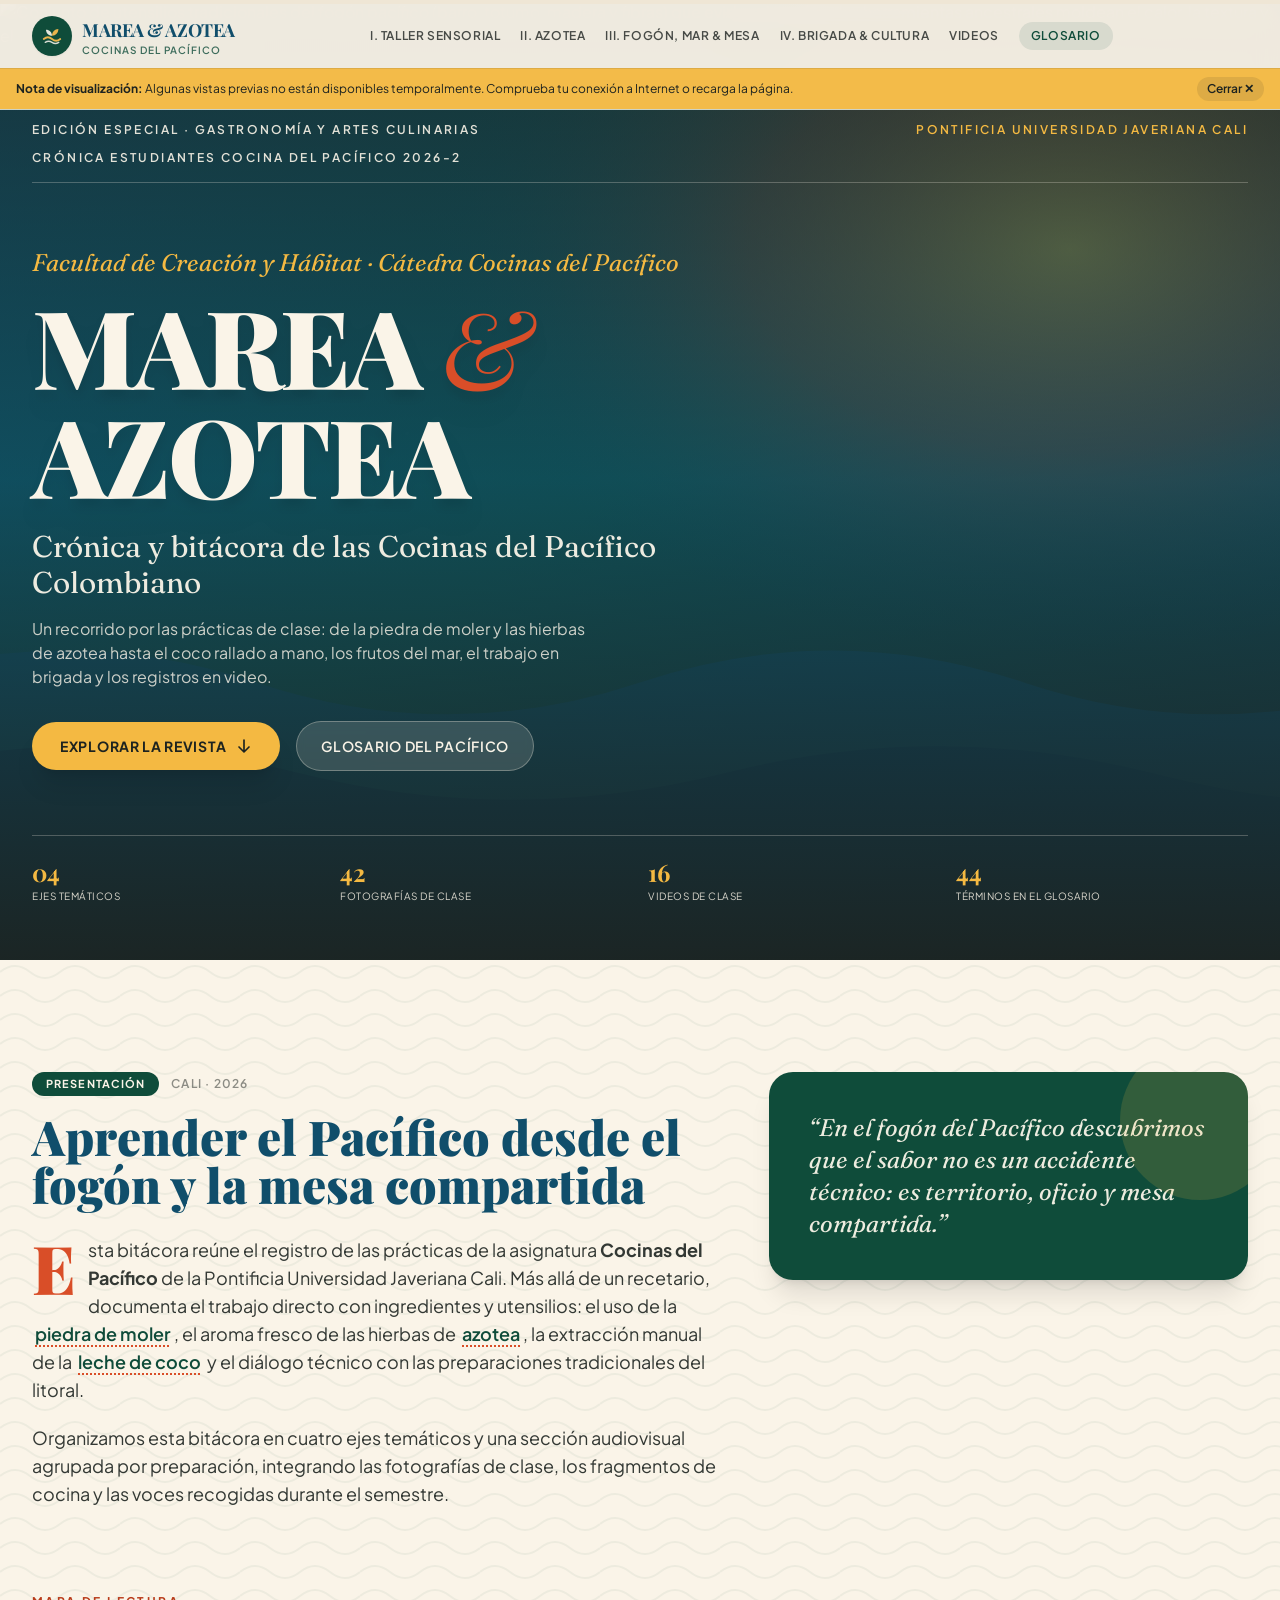
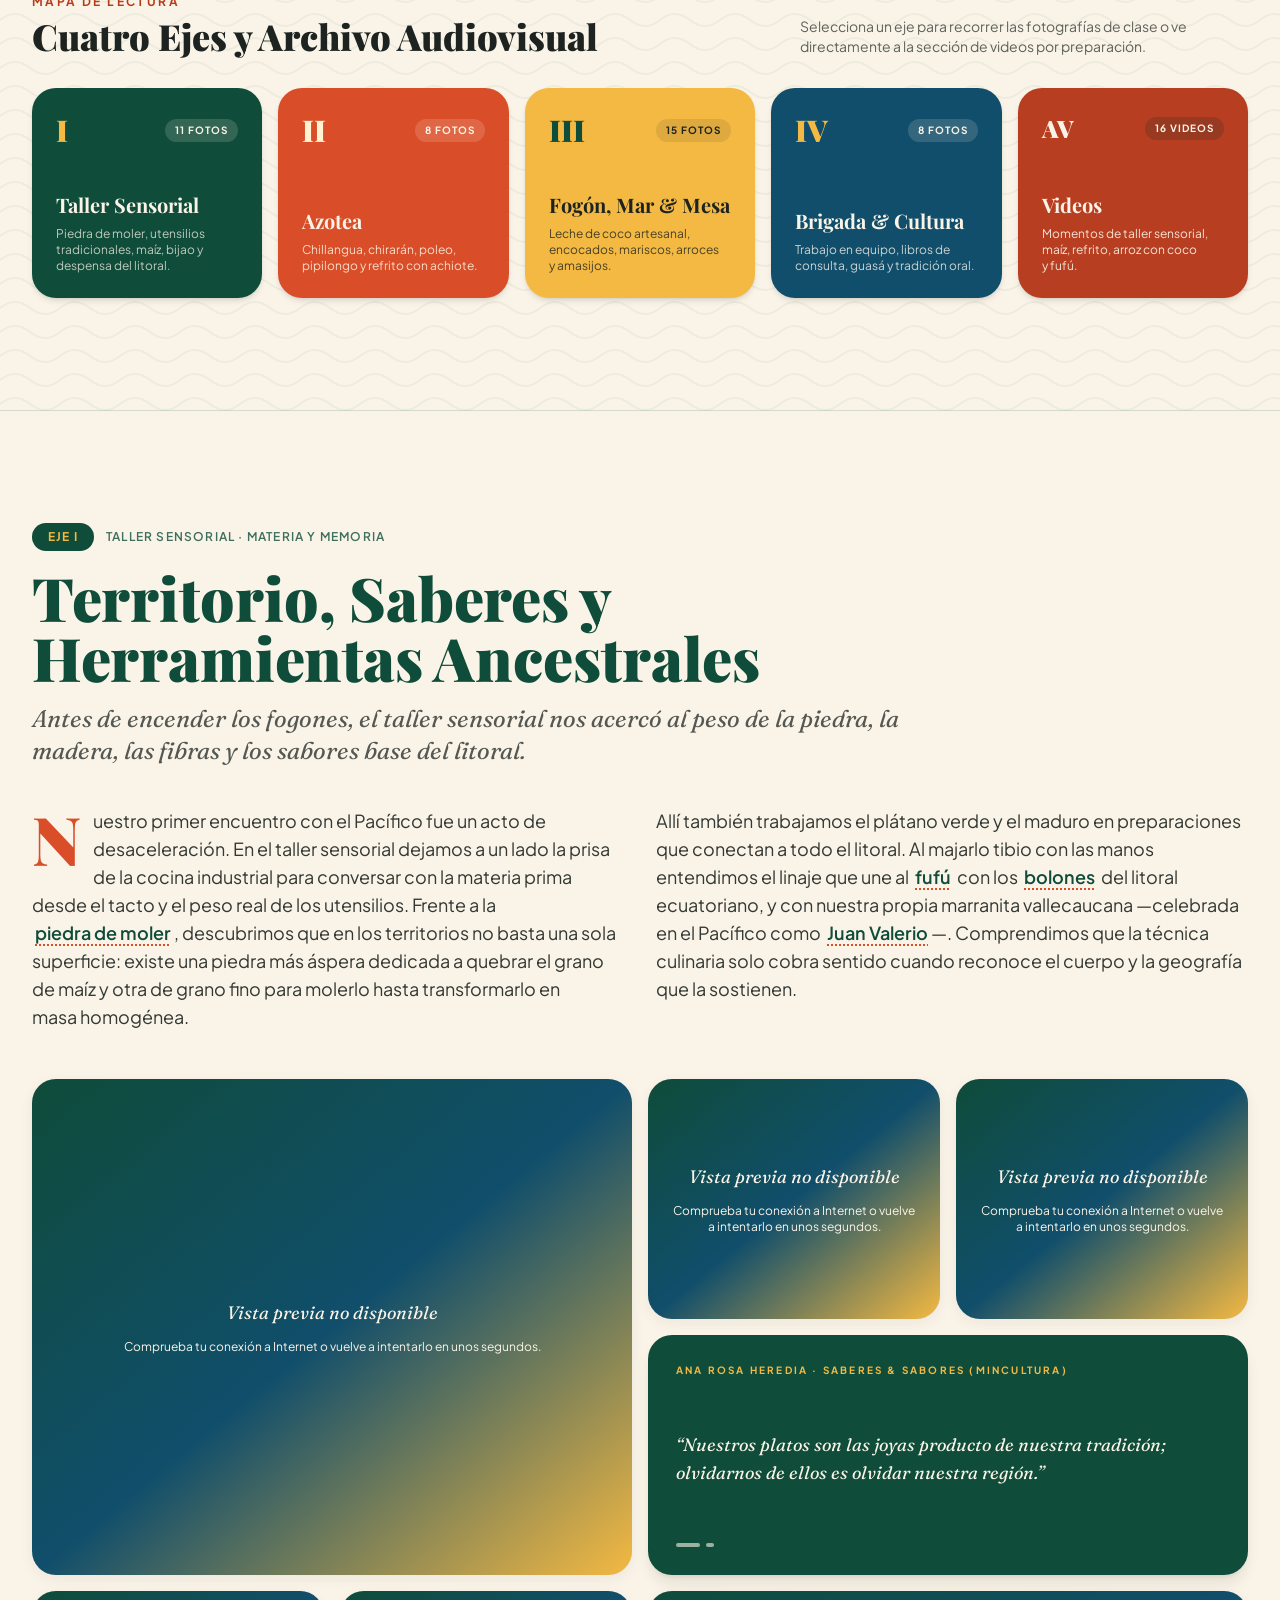
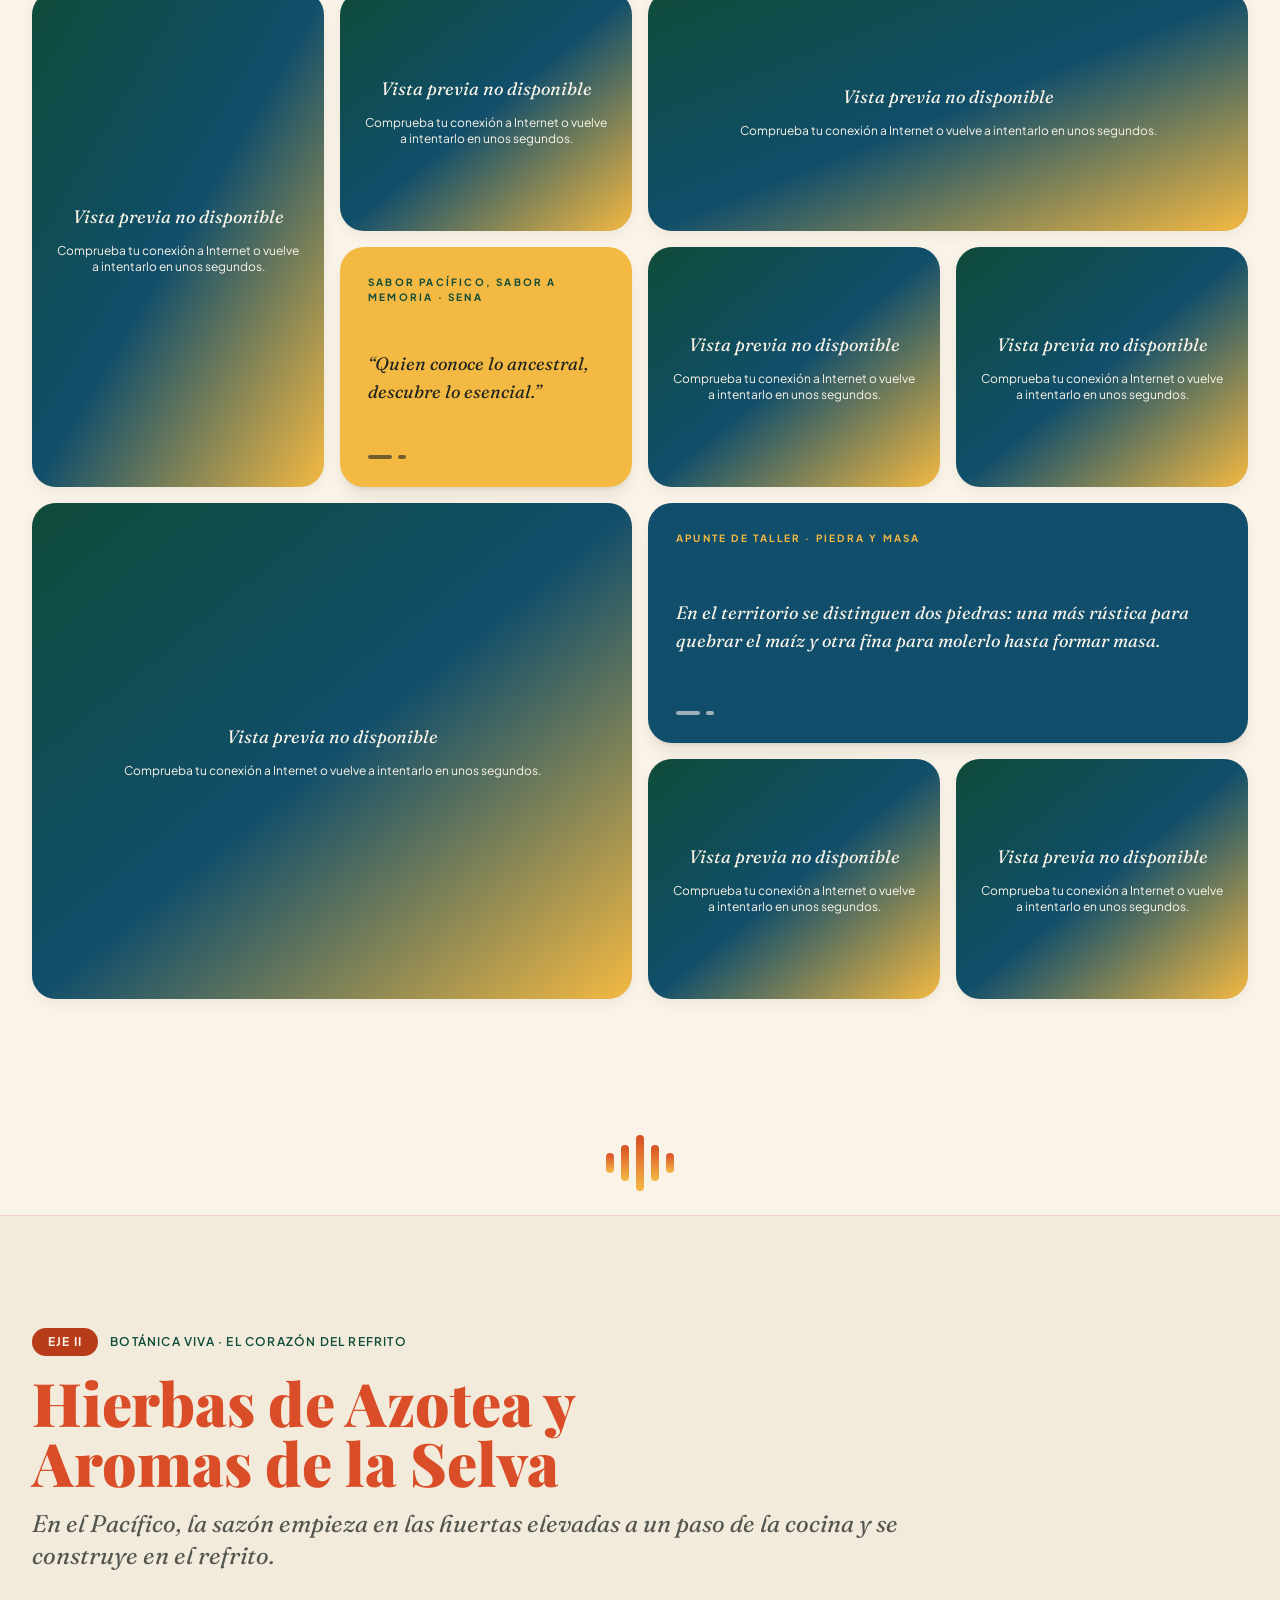
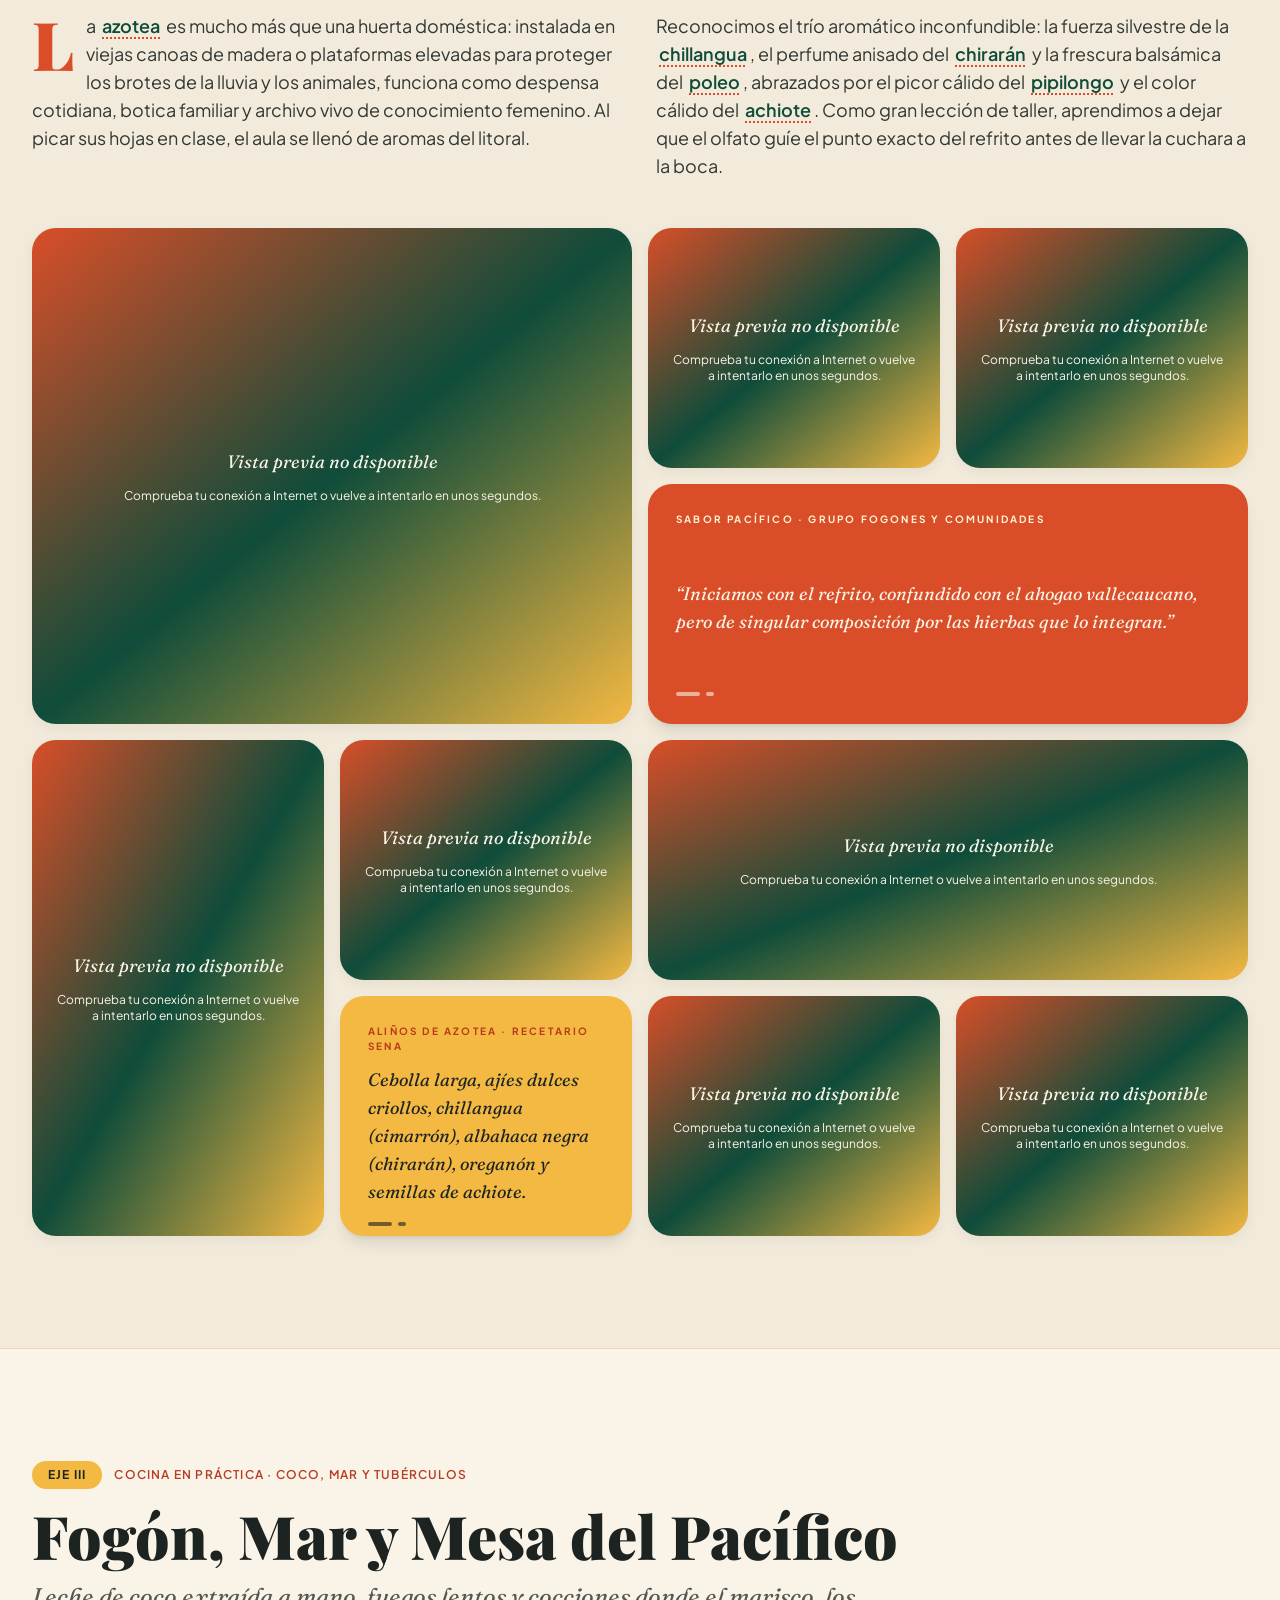
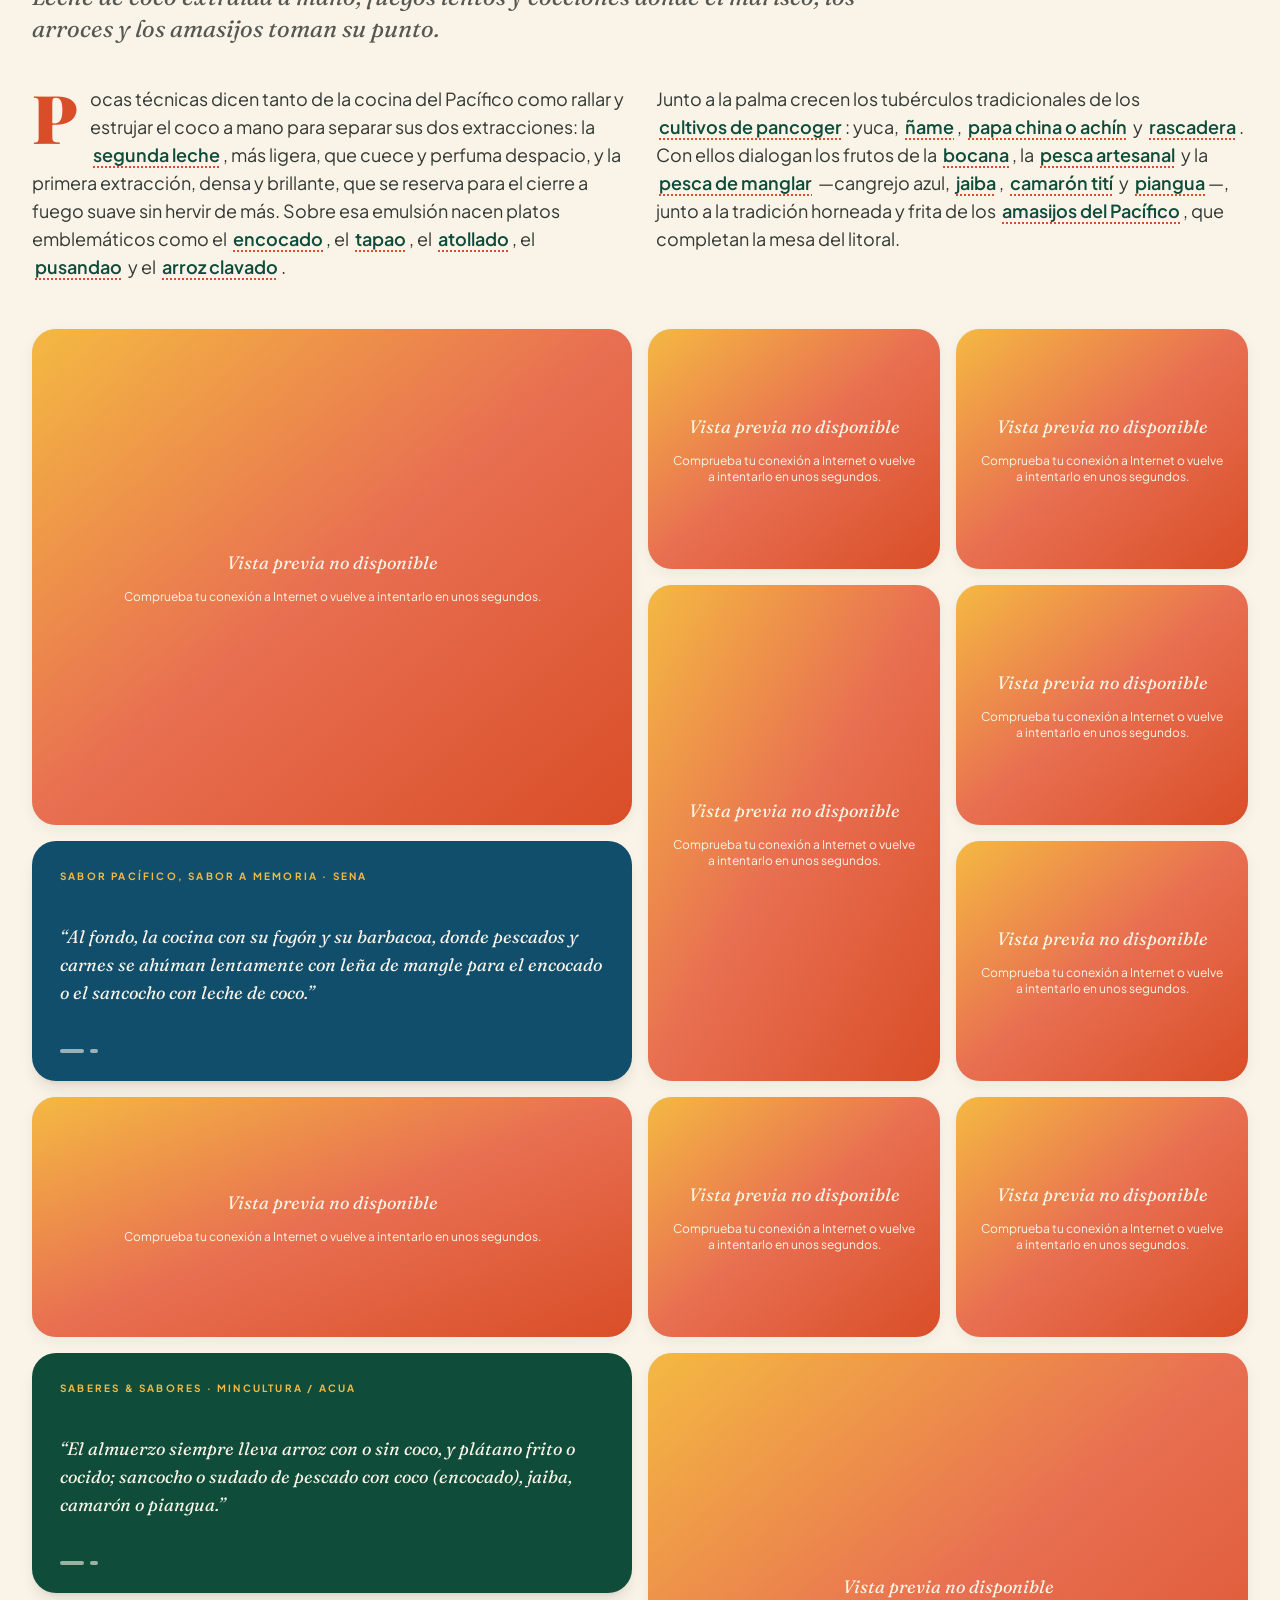
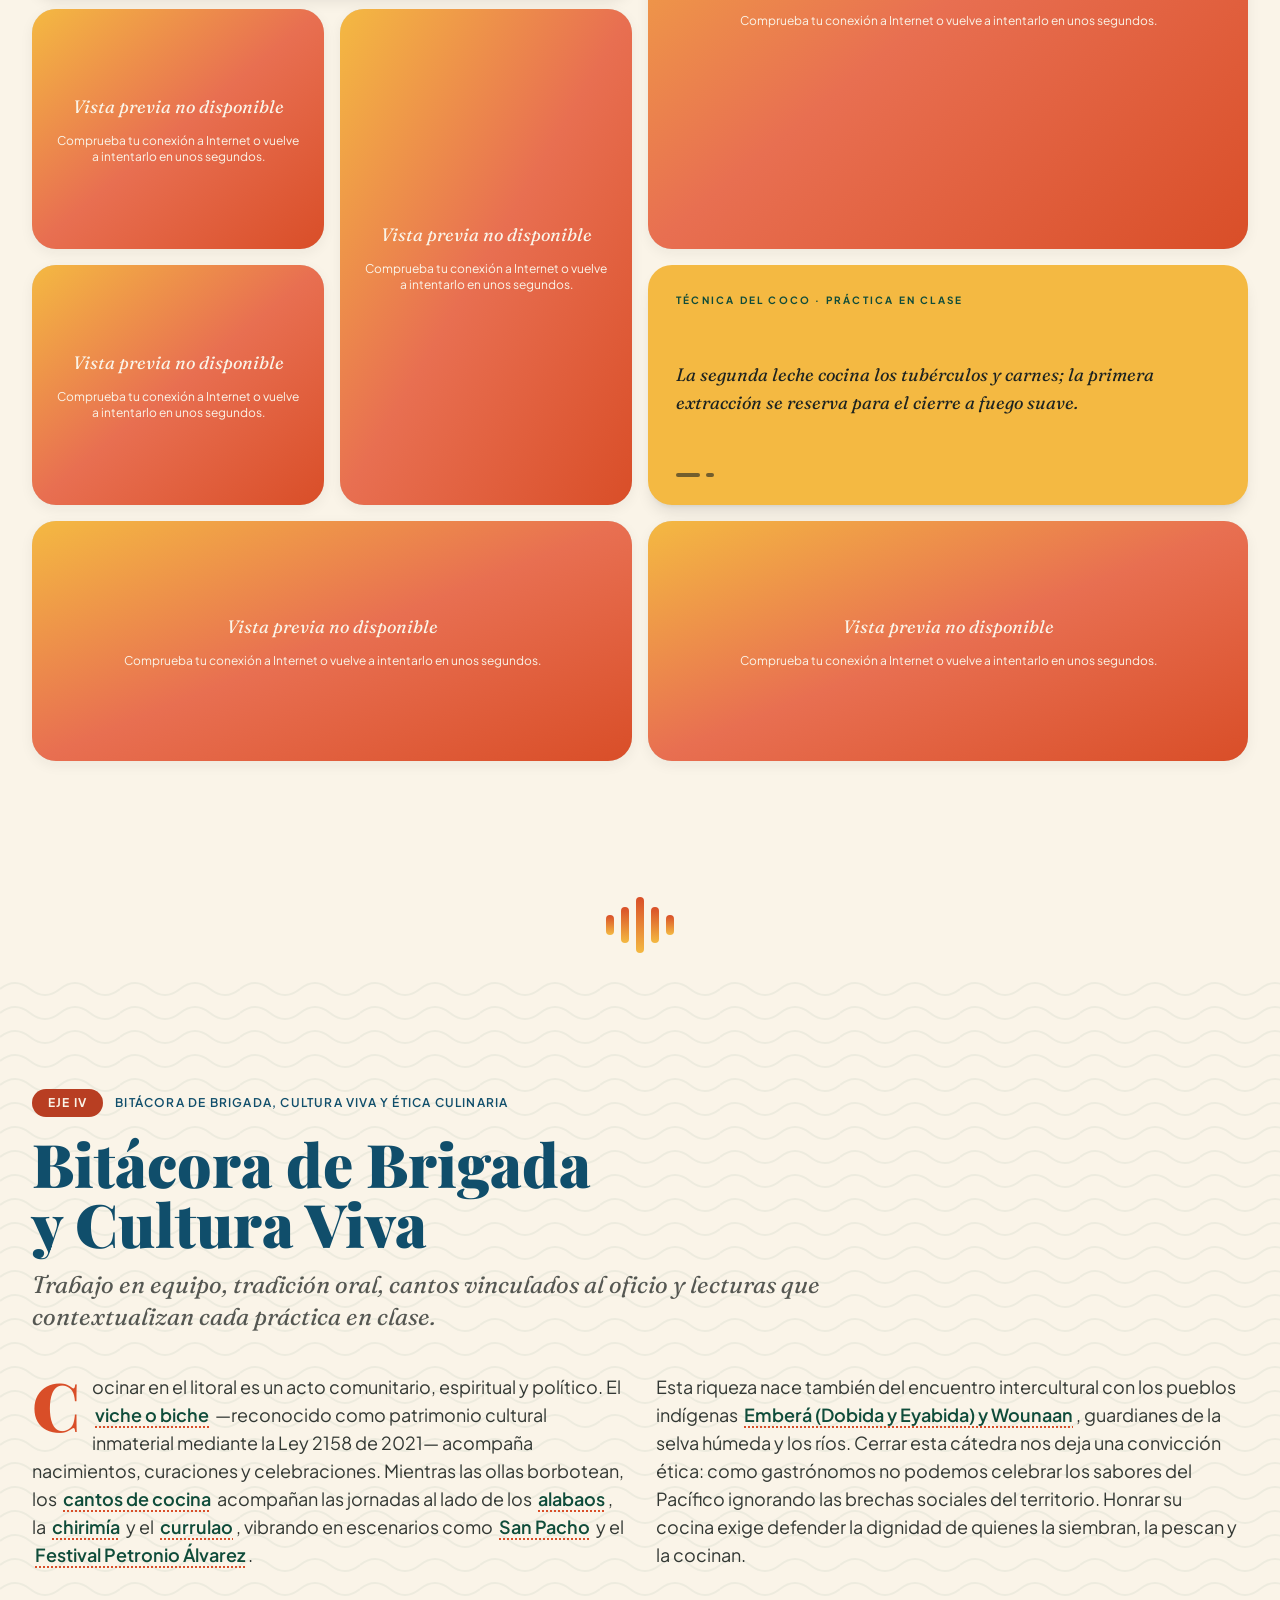
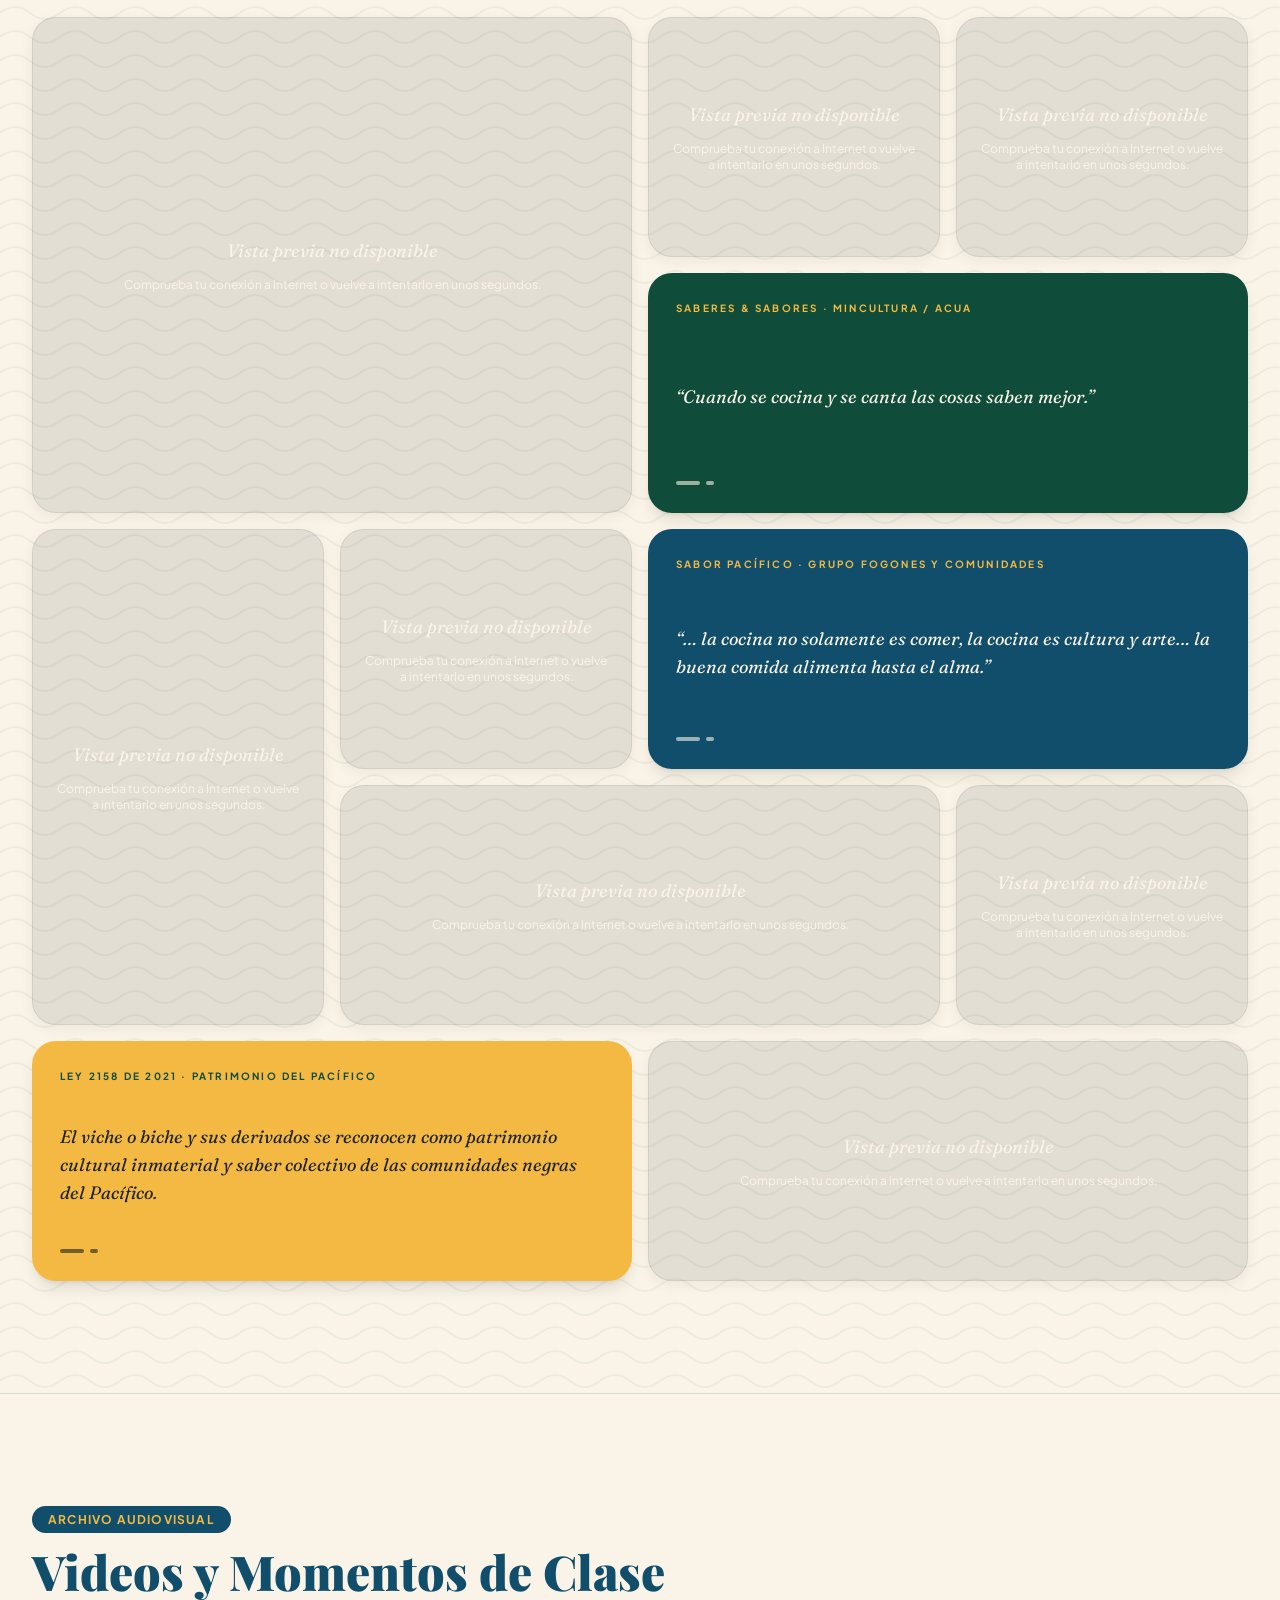
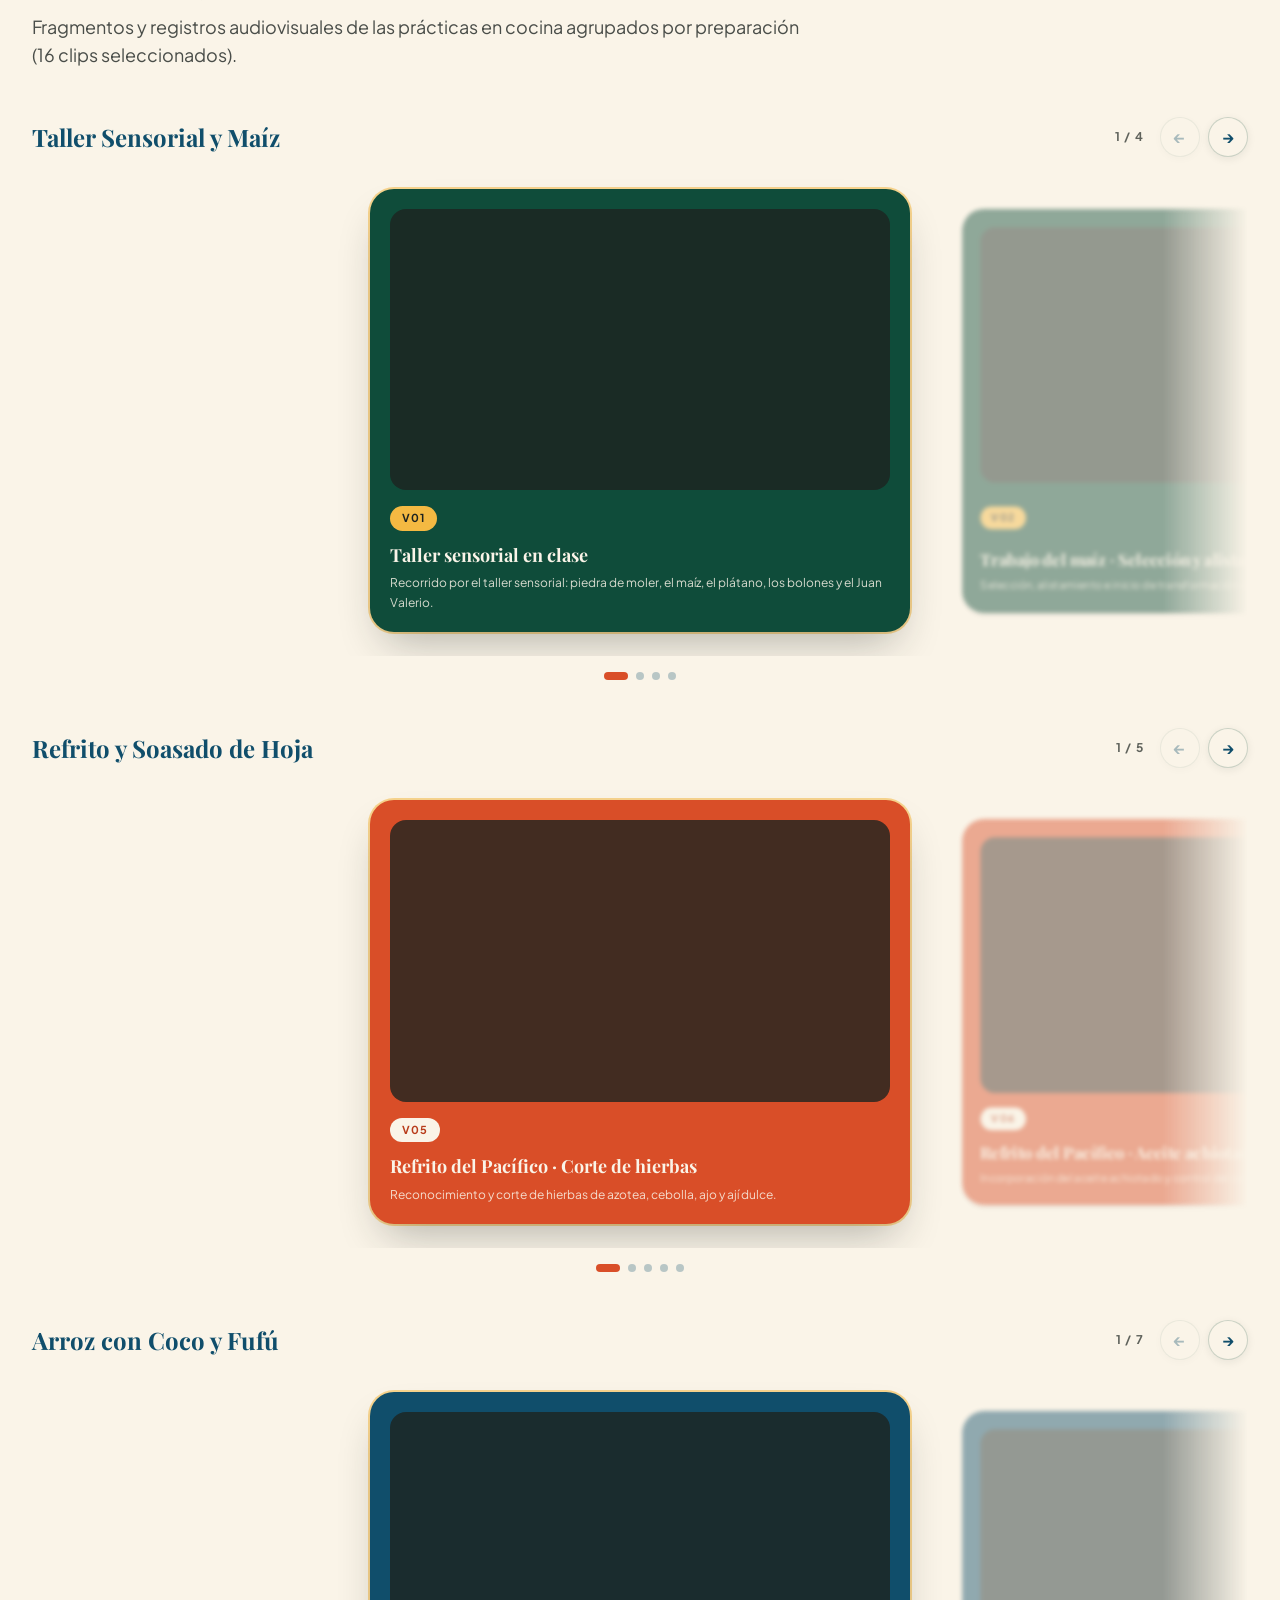
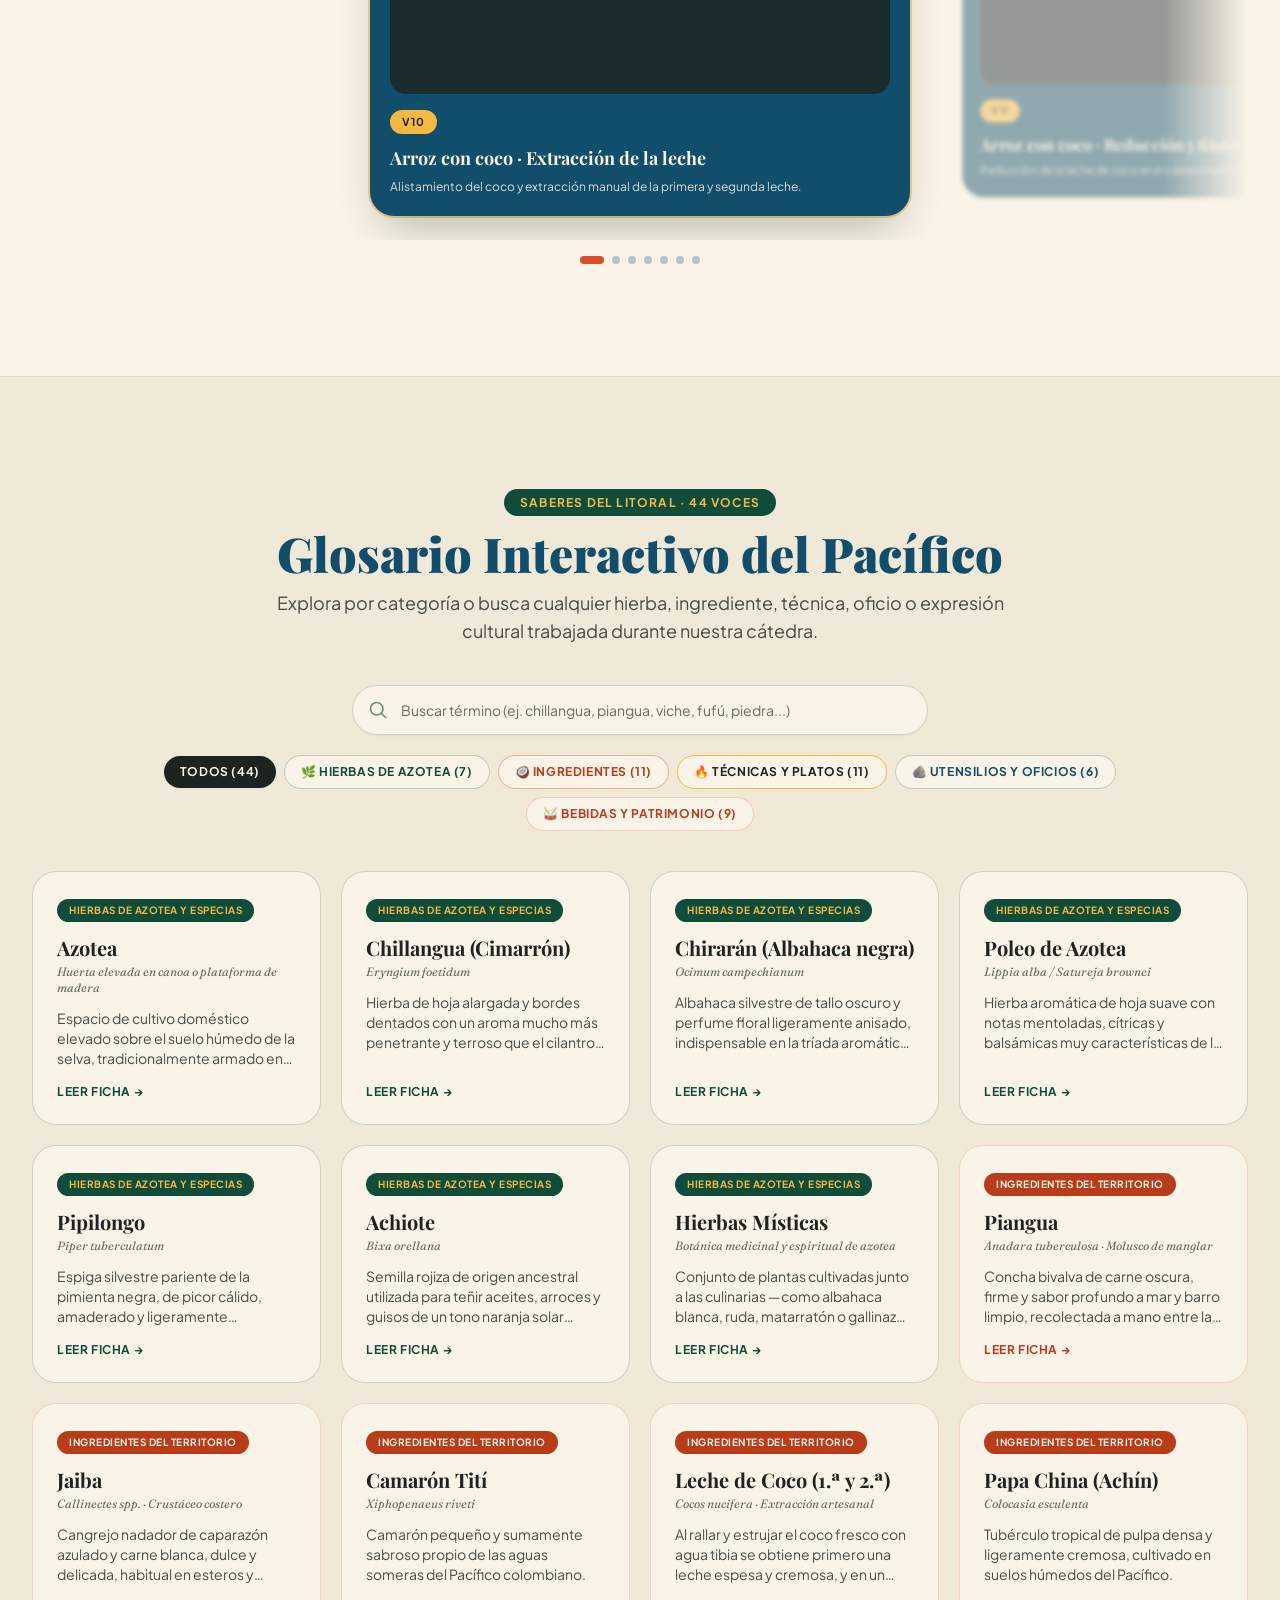
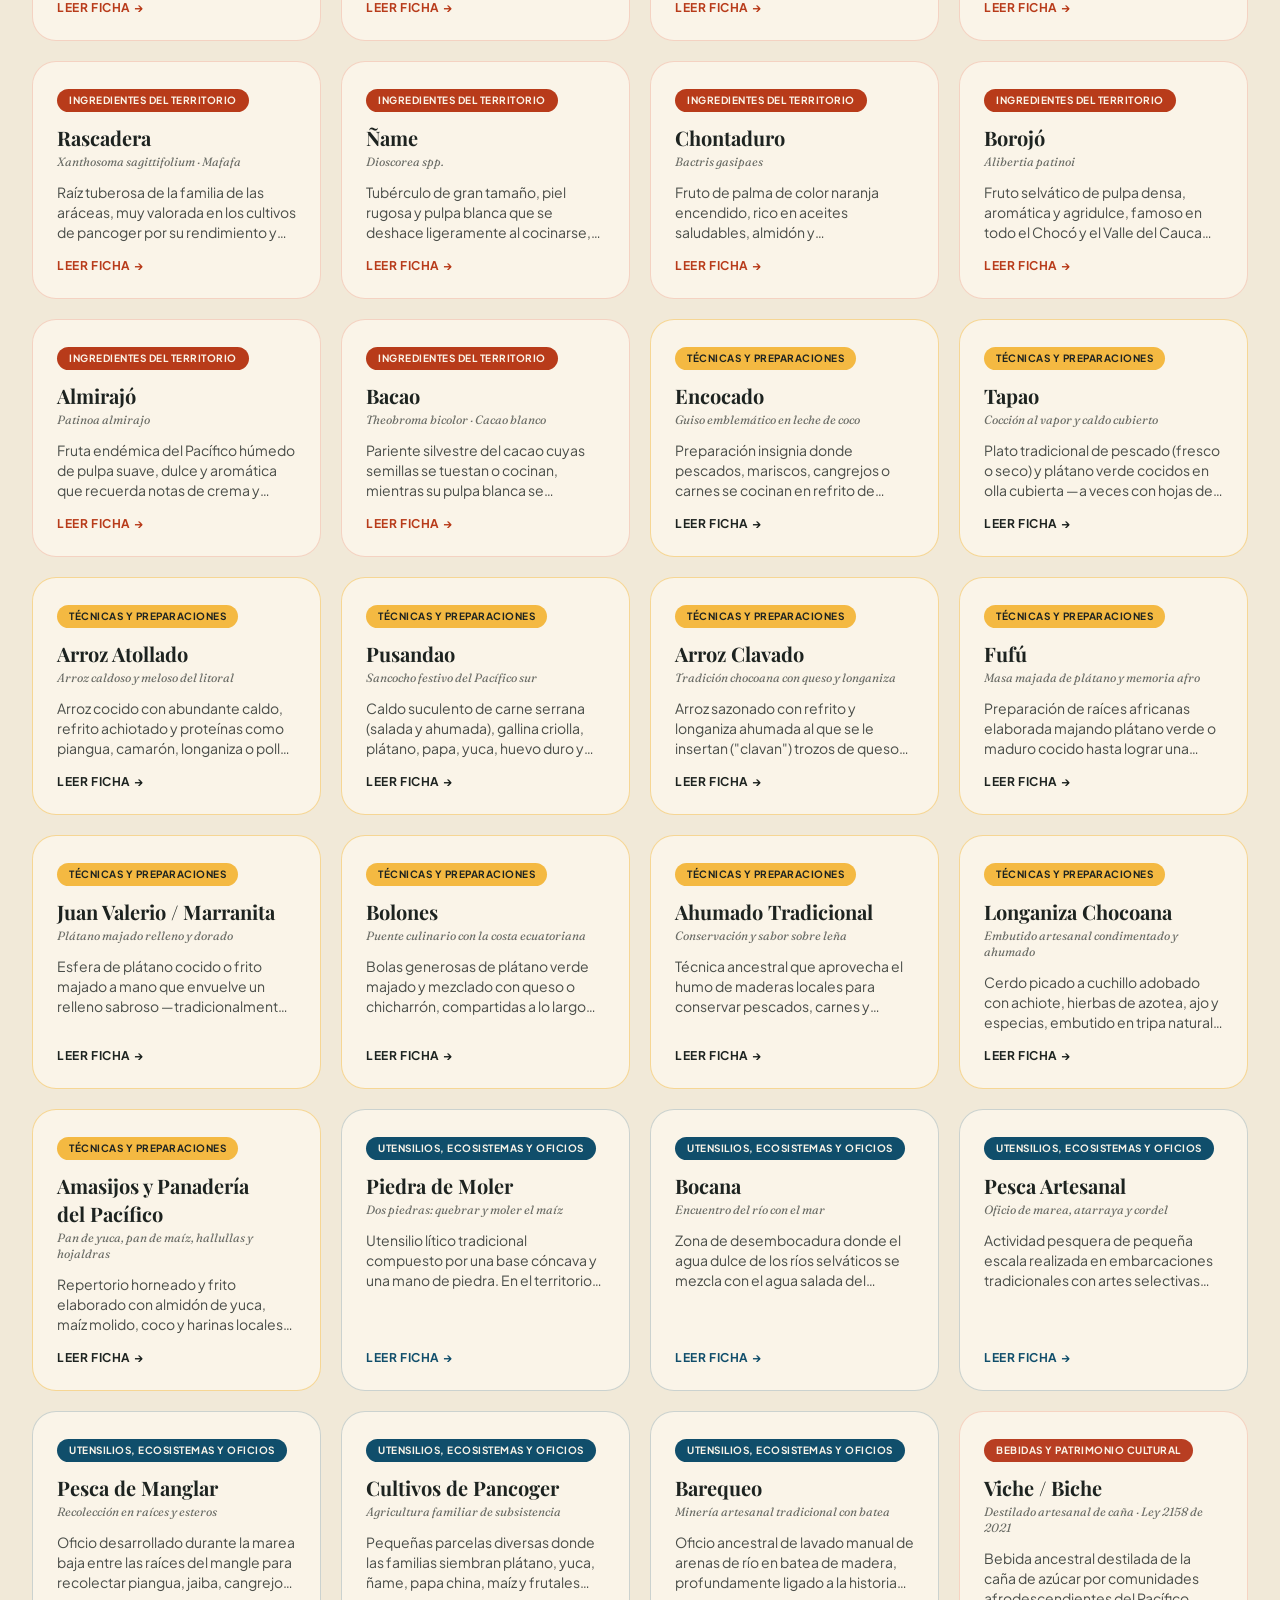
==== commit cfb4a699: "fix: replace 'Parte 1/2/3' and 'en secuencia' with descriptive preparation moments for video clips" ====
--- a/index.html
+++ b/index.html
@@ -310,7 +310,7 @@
       <a href="#cronica-2" class="block py-2.5 px-3 rounded-xl hover:bg-arena text-achiote">II · Azotea</a>
       <a href="#cronica-3" class="block py-2.5 px-3 rounded-xl hover:bg-arena text-chontaduro">III · Fogón, Mar &amp; Mesa</a>
       <a href="#cronica-5" class="block py-2.5 px-3 rounded-xl hover:bg-arena text-marea">IV · Brigada &amp; Cultura</a>
-      <a href="#videos-eje" class="block py-2.5 px-3 rounded-xl hover:bg-arena text-achiote">Videos en Secuencia</a>
+      <a href="#videos-eje" class="block py-2.5 px-3 rounded-xl hover:bg-arena text-achiote">Videos</a>
       <a href="#glosario" class="block py-2.5 px-3 rounded-xl bg-selva/10 text-selva">Glosario del Pacífico</a>
     </div>
   </header>
@@ -407,7 +407,7 @@
         </div>
         <div>
           <span class="block font-editorial text-2xl font-bold text-platano">16</span>
-          <span class="uppercase tracking-wider text-[10px]">Videos en Secuencia</span>
+          <span class="uppercase tracking-wider text-[10px]">Videos de Clase</span>
         </div>
         <div>
           <span class="block font-editorial text-2xl font-bold text-platano">44</span>
@@ -446,7 +446,7 @@
               y el diálogo técnico con las preparaciones tradicionales del litoral.
             </p>
             <p>
-              Organizamos esta bitácora en cuatro ejes temáticos y una sección audiovisual en secuencia, integrando las fotografías de clase, los registros de cocina y las voces recogidas durante el semestre.
+              Organizamos esta bitácora en cuatro ejes temáticos y una sección audiovisual agrupada por preparación, integrando las fotografías de clase, los fragmentos de cocina y las voces recogidas durante el semestre.
             </p>
           </div>
         </div>
@@ -469,7 +469,7 @@
             <span class="text-xs font-bold uppercase tracking-[0.2em] text-achiote">Mapa de Lectura</span>
             <h3 class="font-editorial font-black text-2xl sm:text-4xl text-carbon mt-1">Cuatro Ejes y Archivo Audiovisual</h3>
           </div>
-          <p class="text-sm text-carbon/70 max-w-md">Selecciona un eje para recorrer las fotografías de clase o ve directamente a la sección de videos en secuencia.</p>
+          <p class="text-sm text-carbon/70 max-w-md">Selecciona un eje para recorrer las fotografías de clase o ve directamente a la sección de videos por preparación.</p>
         </div>
 
         <div class="grid grid-cols-1 sm:grid-cols-2 lg:grid-cols-5 gap-4">
@@ -529,7 +529,7 @@
             </div>
             <div class="mt-6">
               <h4 class="font-editorial font-bold text-xl leading-snug group-hover:text-carbon transition-colors">Videos</h4>
-              <p class="text-xs text-coco/90 mt-2">Taller sensorial, maíz, refrito, arroz con coco y fufú en secuencia.</p>
+              <p class="text-xs text-coco/90 mt-2">Momentos de taller sensorial, maíz, refrito, arroz con coco y fufú.</p>
             </div>
           </a>
         </div>
@@ -825,13 +825,13 @@
       <div class="max-w-3xl reveal">
         <span class="px-4 py-1.5 rounded-full bg-marea text-platano text-xs font-bold uppercase tracking-widest">Archivo Audiovisual</span>
         <h2 class="mt-4 font-editorial font-black text-4xl sm:text-5xl text-marea leading-[1.06]">
-          Videos de Clase en Secuencia
+          Videos y Momentos de Clase
         </h2>
         <p class="mt-4 text-base sm:text-lg text-carbon/80 leading-relaxed">
-          Registros audiovisuales de las prácticas en cocina ordenados por secuencia de preparación (16 videos seleccionados).
+          Fragmentos y registros audiovisuales de las prácticas en cocina agrupados por preparación (16 clips seleccionados).
         </p>
       </div>
-      <div class="mt-12 video-group" data-video-group="c1"><div class="flex flex-wrap items-center justify-between gap-4 mb-4"><h3 class="font-editorial font-bold text-2xl text-marea">Taller Sensorial y Maíz</h3><div class="flex items-center gap-2"><span class="video-counter text-xs font-bold uppercase tracking-widest text-carbon/70 mr-2">1 / 4</span><button type="button" class="video-nav-btn video-prev" aria-label="Video anterior de Taller Sensorial y Maíz" disabled>←</button><button type="button" class="video-nav-btn video-next" aria-label="Siguiente video de Taller Sensorial y Maíz">→</button></div></div><div class="video-carousel-viewport"><div class="video-carousel-track" role="region" aria-roledescription="carrusel" aria-label="Taller Sensorial y Maíz" tabindex="0"><article class="video-slide rounded-3xl p-4 sm:p-5 shadow-md flex flex-col justify-between bg-selva text-coco is-active" data-slide-index="0" data-video-src="https://drive.google.com/file/d/1mdcyZkpukubLXidKDRsJshbKB0zwe1Y4/preview"><div class="w-full rounded-2xl overflow-hidden bg-carbon/80" style="aspect-ratio: 16 / 9; min-height: 210px;"><iframe src="https://drive.google.com/file/d/1mdcyZkpukubLXidKDRsJshbKB0zwe1Y4/preview" title="Taller sensorial en clase" loading="lazy" allow="autoplay; fullscreen" allowfullscreen style="width: 100%; height: 100%; min-height: 210px; border: 0;"></iframe></div><div class="mt-4 flex items-center justify-between gap-2"><span class="px-3 py-1 rounded-full text-[11px] font-bold uppercase tracking-widest bg-platano text-carbon">V01</span></div><div class="mt-3"><h4 class="font-editorial font-bold text-lg leading-snug">Taller sensorial en clase</h4><p class="text-xs opacity-85 mt-1.5 leading-relaxed">Uso tradicional de la piedra de moler, el maíz, los bolones y el Juan Valerio.</p></div></article><article class="video-slide rounded-3xl p-4 sm:p-5 shadow-md flex flex-col justify-between bg-selva text-coco" data-slide-index="1" data-video-src="https://drive.google.com/file/d/1xgcRo3P70QxxAAobR2rT2N15DsyDt2iT/preview"><div class="w-full rounded-2xl overflow-hidden bg-carbon/80" style="aspect-ratio: 16 / 9; min-height: 210px;"><iframe src="https://drive.google.com/file/d/1xgcRo3P70QxxAAobR2rT2N15DsyDt2iT/preview" title="Trabajo del maíz · Parte 1" loading="lazy" allow="autoplay; fullscreen" allowfullscreen style="width: 100%; height: 100%; min-height: 210px; border: 0;"></iframe></div><div class="mt-4 flex items-center justify-between gap-2"><span class="px-3 py-1 rounded-full text-[11px] font-bold uppercase tracking-widest bg-platano text-carbon">V02</span></div><div class="mt-3"><h4 class="font-editorial font-bold text-lg leading-snug">Trabajo del maíz · Parte 1</h4><p class="text-xs opacity-85 mt-1.5 leading-relaxed">Selección, alistamiento e inicio de transformación del grano en brigada.</p></div></article><article class="video-slide rounded-3xl p-4 sm:p-5 shadow-md flex flex-col justify-between bg-selva text-coco" data-slide-index="2" data-video-src="https://drive.google.com/file/d/1GCCVf-qsuQipr03QfvxNNVhswWw3rFUa/preview"><div class="w-full rounded-2xl overflow-hidden bg-carbon/80" style="aspect-ratio: 16 / 9; min-height: 210px;"><iframe src="https://drive.google.com/file/d/1GCCVf-qsuQipr03QfvxNNVhswWw3rFUa/preview" title="Trabajo del maíz · Parte 2" loading="lazy" allow="autoplay; fullscreen" allowfullscreen style="width: 100%; height: 100%; min-height: 210px; border: 0;"></iframe></div><div class="mt-4 flex items-center justify-between gap-2"><span class="px-3 py-1 rounded-full text-[11px] font-bold uppercase tracking-widest bg-platano text-carbon">V03</span></div><div class="mt-3"><h4 class="font-editorial font-bold text-lg leading-snug">Trabajo del maíz · Parte 2</h4><p class="text-xs opacity-85 mt-1.5 leading-relaxed">Cocción, molienda y verificación de textura tradicional de la masa.</p></div></article><article class="video-slide rounded-3xl p-4 sm:p-5 shadow-md flex flex-col justify-between bg-selva text-coco" data-slide-index="3" data-video-src="https://drive.google.com/file/d/1tBD1QFVKhoF0ZkxCuiJSozUKRC8tf4p_/preview"><div class="w-full rounded-2xl overflow-hidden bg-carbon/80" style="aspect-ratio: 16 / 9; min-height: 210px;"><iframe src="https://drive.google.com/file/d/1tBD1QFVKhoF0ZkxCuiJSozUKRC8tf4p_/preview" title="Trabajo del maíz · Parte 3" loading="lazy" allow="autoplay; fullscreen" allowfullscreen style="width: 100%; height: 100%; min-height: 210px; border: 0;"></iframe></div><div class="mt-4 flex items-center justify-between gap-2"><span class="px-3 py-1 rounded-full text-[11px] font-bold uppercase tracking-widest bg-platano text-carbon">V04</span></div><div class="mt-3"><h4 class="font-editorial font-bold text-lg leading-snug">Trabajo del maíz · Parte 3</h4><p class="text-xs opacity-85 mt-1.5 leading-relaxed">Formado y cierre de la preparación de maíz en el taller.</p></div></article></div></div><div class="video-dots flex items-center justify-center gap-2 mt-4"><button type="button" class="video-dot is-active" data-dot-index="0" aria-label="Ir al video 1: Taller sensorial en clase"></button><button type="button" class="video-dot" data-dot-index="1" aria-label="Ir al video 2: Trabajo del maíz · Parte 1"></button><button type="button" class="video-dot" data-dot-index="2" aria-label="Ir al video 3: Trabajo del maíz · Parte 2"></button><button type="button" class="video-dot" data-dot-index="3" aria-label="Ir al video 4: Trabajo del maíz · Parte 3"></button></div></div><div class="mt-12 video-group" data-video-group="c2"><div class="flex flex-wrap items-center justify-between gap-4 mb-4"><h3 class="font-editorial font-bold text-2xl text-marea">Refrito y Soasado de Hoja</h3><div class="flex items-center gap-2"><span class="video-counter text-xs font-bold uppercase tracking-widest text-carbon/70 mr-2">1 / 5</span><button type="button" class="video-nav-btn video-prev" aria-label="Video anterior de Refrito y Soasado de Hoja" disabled>←</button><button type="button" class="video-nav-btn video-next" aria-label="Siguiente video de Refrito y Soasado de Hoja">→</button></div></div><div class="video-carousel-viewport"><div class="video-carousel-track" role="region" aria-roledescription="carrusel" aria-label="Refrito y Soasado de Hoja" tabindex="0"><article class="video-slide rounded-3xl p-4 sm:p-5 shadow-md flex flex-col justify-between bg-achiote text-coco is-active" data-slide-index="0" data-video-src="https://drive.google.com/file/d/1C6gwF92wXZxZbQJOgnagjAkOmyfzA78T/preview"><div class="w-full rounded-2xl overflow-hidden bg-carbon/80" style="aspect-ratio: 16 / 9; min-height: 210px;"><iframe src="https://drive.google.com/file/d/1C6gwF92wXZxZbQJOgnagjAkOmyfzA78T/preview" title="Refrito del Pacífico · Parte 1" loading="lazy" allow="autoplay; fullscreen" allowfullscreen style="width: 100%; height: 100%; min-height: 210px; border: 0;"></iframe></div><div class="mt-4 flex items-center justify-between gap-2"><span class="px-3 py-1 rounded-full text-[11px] font-bold uppercase tracking-widest bg-coco text-achiote">V05</span></div><div class="mt-3"><h4 class="font-editorial font-bold text-lg leading-snug">Refrito del Pacífico · Parte 1</h4><p class="text-xs opacity-85 mt-1.5 leading-relaxed">Reconocimiento y corte de hierbas de azotea, cebolla, ajo y ají dulce.</p></div></article><article class="video-slide rounded-3xl p-4 sm:p-5 shadow-md flex flex-col justify-between bg-achiote text-coco" data-slide-index="1" data-video-src="https://drive.google.com/file/d/18ckJQ0TpbAzEoX0JiWQ84eaiyyFsQydM/preview"><div class="w-full rounded-2xl overflow-hidden bg-carbon/80" style="aspect-ratio: 16 / 9; min-height: 210px;"><iframe src="https://drive.google.com/file/d/18ckJQ0TpbAzEoX0JiWQ84eaiyyFsQydM/preview" title="Refrito del Pacífico · Parte 2" loading="lazy" allow="autoplay; fullscreen" allowfullscreen style="width: 100%; height: 100%; min-height: 210px; border: 0;"></iframe></div><div class="mt-4 flex items-center justify-between gap-2"><span class="px-3 py-1 rounded-full text-[11px] font-bold uppercase tracking-widest bg-coco text-achiote">V06</span></div><div class="mt-3"><h4 class="font-editorial font-bold text-lg leading-snug">Refrito del Pacífico · Parte 2</h4><p class="text-xs opacity-85 mt-1.5 leading-relaxed">Incorporación del aceite achiotado y control del calor para liberar aromas.</p></div></article><article class="video-slide rounded-3xl p-4 sm:p-5 shadow-md flex flex-col justify-between bg-achiote text-coco" data-slide-index="2" data-video-src="https://drive.google.com/file/d/1lq2UmZJo3SWYHuknDNPQzRgbYIMEkhT4/preview"><div class="w-full rounded-2xl overflow-hidden bg-carbon/80" style="aspect-ratio: 16 / 9; min-height: 210px;"><iframe src="https://drive.google.com/file/d/1lq2UmZJo3SWYHuknDNPQzRgbYIMEkhT4/preview" title="Refrito del Pacífico · Parte 3" loading="lazy" allow="autoplay; fullscreen" allowfullscreen style="width: 100%; height: 100%; min-height: 210px; border: 0;"></iframe></div><div class="mt-4 flex items-center justify-between gap-2"><span class="px-3 py-1 rounded-full text-[11px] font-bold uppercase tracking-widest bg-coco text-achiote">V07</span></div><div class="mt-3"><h4 class="font-editorial font-bold text-lg leading-snug">Refrito del Pacífico · Parte 3</h4><p class="text-xs opacity-85 mt-1.5 leading-relaxed">Punto de integración, color y aroma de la base del refrito.</p></div></article><article class="video-slide rounded-3xl p-4 sm:p-5 shadow-md flex flex-col justify-between bg-achiote text-coco" data-slide-index="3" data-video-src="https://drive.google.com/file/d/1kgEcxXnSKmSbBlplWZlKXJMjFBVx0cv-/preview"><div class="w-full rounded-2xl overflow-hidden bg-carbon/80" style="aspect-ratio: 16 / 9; min-height: 210px;"><iframe src="https://drive.google.com/file/d/1kgEcxXnSKmSbBlplWZlKXJMjFBVx0cv-/preview" title="Refrito del Pacífico · Parte 4" loading="lazy" allow="autoplay; fullscreen" allowfullscreen style="width: 100%; height: 100%; min-height: 210px; border: 0;"></iframe></div><div class="mt-4 flex items-center justify-between gap-2"><span class="px-3 py-1 rounded-full text-[11px] font-bold uppercase tracking-widest bg-coco text-achiote">V08</span></div><div class="mt-3"><h4 class="font-editorial font-bold text-lg leading-snug">Refrito del Pacífico · Parte 4</h4><p class="text-xs opacity-85 mt-1.5 leading-relaxed">Textura final del refrito tradicional y retroalimentación en práctica.</p></div></article><article class="video-slide rounded-3xl p-4 sm:p-5 shadow-md flex flex-col justify-between bg-achiote text-coco" data-slide-index="4" data-video-src="https://drive.google.com/file/d/1Me_SNmmcVu_K08kGXqiWufIP1VF3niYI/preview"><div class="w-full rounded-2xl overflow-hidden bg-carbon/80" style="aspect-ratio: 16 / 9; min-height: 210px;"><iframe src="https://drive.google.com/file/d/1Me_SNmmcVu_K08kGXqiWufIP1VF3niYI/preview" title="Soasado de hojas de plátano" loading="lazy" allow="autoplay; fullscreen" allowfullscreen style="width: 100%; height: 100%; min-height: 210px; border: 0;"></iframe></div><div class="mt-4 flex items-center justify-between gap-2"><span class="px-3 py-1 rounded-full text-[11px] font-bold uppercase tracking-widest bg-coco text-achiote">V09</span></div><div class="mt-3"><h4 class="font-editorial font-bold text-lg leading-snug">Soasado de hojas de plátano</h4><p class="text-xs opacity-85 mt-1.5 leading-relaxed">Técnica sobre el fuego para flexibilizar las hojas antes de envolver.</p></div></article></div></div><div class="video-dots flex items-center justify-center gap-2 mt-4"><button type="button" class="video-dot is-active" data-dot-index="0" aria-label="Ir al video 1: Refrito del Pacífico · Parte 1"></button><button type="button" class="video-dot" data-dot-index="1" aria-label="Ir al video 2: Refrito del Pacífico · Parte 2"></button><button type="button" class="video-dot" data-dot-index="2" aria-label="Ir al video 3: Refrito del Pacífico · Parte 3"></button><button type="button" class="video-dot" data-dot-index="3" aria-label="Ir al video 4: Refrito del Pacífico · Parte 4"></button><button type="button" class="video-dot" data-dot-index="4" aria-label="Ir al video 5: Soasado de hojas de plátano"></button></div></div><div class="mt-12 video-group" data-video-group="c3"><div class="flex flex-wrap items-center justify-between gap-4 mb-4"><h3 class="font-editorial font-bold text-2xl text-marea">Arroz con Coco y Fufú</h3><div class="flex items-center gap-2"><span class="video-counter text-xs font-bold uppercase tracking-widest text-carbon/70 mr-2">1 / 7</span><button type="button" class="video-nav-btn video-prev" aria-label="Video anterior de Arroz con Coco y Fufú" disabled>←</button><button type="button" class="video-nav-btn video-next" aria-label="Siguiente video de Arroz con Coco y Fufú">→</button></div></div><div class="video-carousel-viewport"><div class="video-carousel-track" role="region" aria-roledescription="carrusel" aria-label="Arroz con Coco y Fufú" tabindex="0"><article class="video-slide rounded-3xl p-4 sm:p-5 shadow-md flex flex-col justify-between bg-marea text-coco is-active" data-slide-index="0" data-video-src="https://drive.google.com/file/d/1JO3eiv9U79MSnTAaFX25qlm269X37nG_/preview"><div class="w-full rounded-2xl overflow-hidden bg-carbon/80" style="aspect-ratio: 16 / 9; min-height: 210px;"><iframe src="https://drive.google.com/file/d/1JO3eiv9U79MSnTAaFX25qlm269X37nG_/preview" title="Arroz con coco · Parte 1" loading="lazy" allow="autoplay; fullscreen" allowfullscreen style="width: 100%; height: 100%; min-height: 210px; border: 0;"></iframe></div><div class="mt-4 flex items-center justify-between gap-2"><span class="px-3 py-1 rounded-full text-[11px] font-bold uppercase tracking-widest bg-platano text-carbon">V10</span></div><div class="mt-3"><h4 class="font-editorial font-bold text-lg leading-snug">Arroz con coco · Parte 1</h4><p class="text-xs opacity-85 mt-1.5 leading-relaxed">Alistamiento del coco y extracción manual de primera y segunda leche.</p></div></article><article class="video-slide rounded-3xl p-4 sm:p-5 shadow-md flex flex-col justify-between bg-marea text-coco" data-slide-index="1" data-video-src="https://drive.google.com/file/d/1vFKvZ3HyJBBKLG-buAAQ4p_fZ0UEifTl/preview"><div class="w-full rounded-2xl overflow-hidden bg-carbon/80" style="aspect-ratio: 16 / 9; min-height: 210px;"><iframe src="https://drive.google.com/file/d/1vFKvZ3HyJBBKLG-buAAQ4p_fZ0UEifTl/preview" title="Arroz con coco · Parte 2" loading="lazy" allow="autoplay; fullscreen" allowfullscreen style="width: 100%; height: 100%; min-height: 210px; border: 0;"></iframe></div><div class="mt-4 flex items-center justify-between gap-2"><span class="px-3 py-1 rounded-full text-[11px] font-bold uppercase tracking-widest bg-platano text-carbon">V11</span></div><div class="mt-3"><h4 class="font-editorial font-bold text-lg leading-snug">Arroz con coco · Parte 2</h4><p class="text-xs opacity-85 mt-1.5 leading-relaxed">Reducción de la leche de coco en caldero hasta formar el titoté.</p></div></article><article class="video-slide rounded-3xl p-4 sm:p-5 shadow-md flex flex-col justify-between bg-marea text-coco" data-slide-index="2" data-video-src="https://drive.google.com/file/d/1zCk53VcuEZw9hJRafXgu7-WucEj2HR1j/preview"><div class="w-full rounded-2xl overflow-hidden bg-carbon/80" style="aspect-ratio: 16 / 9; min-height: 210px;"><iframe src="https://drive.google.com/file/d/1zCk53VcuEZw9hJRafXgu7-WucEj2HR1j/preview" title="Arroz con coco · Parte 3" loading="lazy" allow="autoplay; fullscreen" allowfullscreen style="width: 100%; height: 100%; min-height: 210px; border: 0;"></iframe></div><div class="mt-4 flex items-center justify-between gap-2"><span class="px-3 py-1 rounded-full text-[11px] font-bold uppercase tracking-widest bg-platano text-carbon">V12</span></div><div class="mt-3"><h4 class="font-editorial font-bold text-lg leading-snug">Arroz con coco · Parte 3</h4><p class="text-xs opacity-85 mt-1.5 leading-relaxed">Incorporación del grano, ajuste con segunda leche y control del hervor.</p></div></article><article class="video-slide rounded-3xl p-4 sm:p-5 shadow-md flex flex-col justify-between bg-marea text-coco" data-slide-index="3" data-video-src="https://drive.google.com/file/d/1WUen7UEKlocGtNjUiid9SBVOSH97FWAw/preview"><div class="w-full rounded-2xl overflow-hidden bg-carbon/80" style="aspect-ratio: 16 / 9; min-height: 210px;"><iframe src="https://drive.google.com/file/d/1WUen7UEKlocGtNjUiid9SBVOSH97FWAw/preview" title="Arroz con coco · Parte 4" loading="lazy" allow="autoplay; fullscreen" allowfullscreen style="width: 100%; height: 100%; min-height: 210px; border: 0;"></iframe></div><div class="mt-4 flex items-center justify-between gap-2"><span class="px-3 py-1 rounded-full text-[11px] font-bold uppercase tracking-widest bg-platano text-carbon">V13</span></div><div class="mt-3"><h4 class="font-editorial font-bold text-lg leading-snug">Arroz con coco · Parte 4</h4><p class="text-xs opacity-85 mt-1.5 leading-relaxed">Punto final de cocción, brillo y soltura del arroz listo para servir.</p></div></article><article class="video-slide rounded-3xl p-4 sm:p-5 shadow-md flex flex-col justify-between bg-marea text-coco" data-slide-index="4" data-video-src="https://drive.google.com/file/d/1Y3x37dvfH4P6DhqT2Q5ts5YZZQ75tuPN/preview"><div class="w-full rounded-2xl overflow-hidden bg-carbon/80" style="aspect-ratio: 16 / 9; min-height: 210px;"><iframe src="https://drive.google.com/file/d/1Y3x37dvfH4P6DhqT2Q5ts5YZZQ75tuPN/preview" title="Fufú de plátano maduro · Parte 1" loading="lazy" allow="autoplay; fullscreen" allowfullscreen style="width: 100%; height: 100%; min-height: 210px; border: 0;"></iframe></div><div class="mt-4 flex items-center justify-between gap-2"><span class="px-3 py-1 rounded-full text-[11px] font-bold uppercase tracking-widest bg-platano text-carbon">V14</span></div><div class="mt-3"><h4 class="font-editorial font-bold text-lg leading-snug">Fufú de plátano maduro · Parte 1</h4><p class="text-xs opacity-85 mt-1.5 leading-relaxed">Pelado cuidadoso del plátano en equipo y alistamiento previo.</p></div></article><article class="video-slide rounded-3xl p-4 sm:p-5 shadow-md flex flex-col justify-between bg-marea text-coco" data-slide-index="5" data-video-src="https://drive.google.com/file/d/1UE3Po7nW-OodattHiNdkIQRpErR1BbSI/preview"><div class="w-full rounded-2xl overflow-hidden bg-carbon/80" style="aspect-ratio: 16 / 9; min-height: 210px;"><iframe src="https://drive.google.com/file/d/1UE3Po7nW-OodattHiNdkIQRpErR1BbSI/preview" title="Fufú de plátano maduro · Parte 2" loading="lazy" allow="autoplay; fullscreen" allowfullscreen style="width: 100%; height: 100%; min-height: 210px; border: 0;"></iframe></div><div class="mt-4 flex items-center justify-between gap-2"><span class="px-3 py-1 rounded-full text-[11px] font-bold uppercase tracking-widest bg-platano text-carbon">V15</span></div><div class="mt-3"><h4 class="font-editorial font-bold text-lg leading-snug">Fufú de plátano maduro · Parte 2</h4><p class="text-xs opacity-85 mt-1.5 leading-relaxed">Majado manual del plátano cocido hasta lograr la consistencia tradicional.</p></div></article><article class="video-slide rounded-3xl p-4 sm:p-5 shadow-md flex flex-col justify-between bg-marea text-coco" data-slide-index="6" data-video-src="https://drive.google.com/file/d/1voHJoORHTzZ98-ga7CrUqpRCossAi19n/preview"><div class="w-full rounded-2xl overflow-hidden bg-carbon/80" style="aspect-ratio: 16 / 9; min-height: 210px;"><iframe src="https://drive.google.com/file/d/1voHJoORHTzZ98-ga7CrUqpRCossAi19n/preview" title="Fufú de plátano maduro · Parte 3" loading="lazy" allow="autoplay; fullscreen" allowfullscreen style="width: 100%; height: 100%; min-height: 210px; border: 0;"></iframe></div><div class="mt-4 flex items-center justify-between gap-2"><span class="px-3 py-1 rounded-full text-[11px] font-bold uppercase tracking-widest bg-platano text-carbon">V16</span></div><div class="mt-3"><h4 class="font-editorial font-bold text-lg leading-snug">Fufú de plátano maduro · Parte 3</h4><p class="text-xs opacity-85 mt-1.5 leading-relaxed">Porcionado y armado final del fufú por la brigada en clase.</p></div></article></div></div><div class="video-dots flex items-center justify-center gap-2 mt-4"><button type="button" class="video-dot is-active" data-dot-index="0" aria-label="Ir al video 1: Arroz con coco · Parte 1"></button><button type="button" class="video-dot" data-dot-index="1" aria-label="Ir al video 2: Arroz con coco · Parte 2"></button><button type="button" class="video-dot" data-dot-index="2" aria-label="Ir al video 3: Arroz con coco · Parte 3"></button><button type="button" class="video-dot" data-dot-index="3" aria-label="Ir al video 4: Arroz con coco · Parte 4"></button><button type="button" class="video-dot" data-dot-index="4" aria-label="Ir al video 5: Fufú de plátano maduro · Parte 1"></button><button type="button" class="video-dot" data-dot-index="5" aria-label="Ir al video 6: Fufú de plátano maduro · Parte 2"></button><button type="button" class="video-dot" data-dot-index="6" aria-label="Ir al video 7: Fufú de plátano maduro · Parte 3"></button></div></div>
+      <div class="mt-12 video-group" data-video-group="c1"><div class="flex flex-wrap items-center justify-between gap-4 mb-4"><h3 class="font-editorial font-bold text-2xl text-marea">Taller Sensorial y Maíz</h3><div class="flex items-center gap-2"><span class="video-counter text-xs font-bold uppercase tracking-widest text-carbon/70 mr-2">1 / 4</span><button type="button" class="video-nav-btn video-prev" aria-label="Video anterior de Taller Sensorial y Maíz" disabled>←</button><button type="button" class="video-nav-btn video-next" aria-label="Siguiente video de Taller Sensorial y Maíz">→</button></div></div><div class="video-carousel-viewport"><div class="video-carousel-track" role="region" aria-roledescription="carrusel" aria-label="Taller Sensorial y Maíz" tabindex="0"><article class="video-slide rounded-3xl p-4 sm:p-5 shadow-md flex flex-col justify-between bg-selva text-coco is-active" data-slide-index="0" data-video-src="https://drive.google.com/file/d/1mdcyZkpukubLXidKDRsJshbKB0zwe1Y4/preview"><div class="w-full rounded-2xl overflow-hidden bg-carbon/80" style="aspect-ratio: 16 / 9; min-height: 210px;"><iframe src="https://drive.google.com/file/d/1mdcyZkpukubLXidKDRsJshbKB0zwe1Y4/preview" title="Taller sensorial en clase" loading="lazy" allow="autoplay; fullscreen" allowfullscreen style="width: 100%; height: 100%; min-height: 210px; border: 0;"></iframe></div><div class="mt-4 flex items-center justify-between gap-2"><span class="px-3 py-1 rounded-full text-[11px] font-bold uppercase tracking-widest bg-platano text-carbon">V01</span></div><div class="mt-3"><h4 class="font-editorial font-bold text-lg leading-snug">Taller sensorial en clase</h4><p class="text-xs opacity-85 mt-1.5 leading-relaxed">Recorrido por el taller sensorial: piedra de moler, el maíz, el plátano, los bolones y el Juan Valerio.</p></div></article><article class="video-slide rounded-3xl p-4 sm:p-5 shadow-md flex flex-col justify-between bg-selva text-coco" data-slide-index="1" data-video-src="https://drive.google.com/file/d/1xgcRo3P70QxxAAobR2rT2N15DsyDt2iT/preview"><div class="w-full rounded-2xl overflow-hidden bg-carbon/80" style="aspect-ratio: 16 / 9; min-height: 210px;"><iframe src="https://drive.google.com/file/d/1xgcRo3P70QxxAAobR2rT2N15DsyDt2iT/preview" title="Trabajo del maíz · Selección y alistamiento" loading="lazy" allow="autoplay; fullscreen" allowfullscreen style="width: 100%; height: 100%; min-height: 210px; border: 0;"></iframe></div><div class="mt-4 flex items-center justify-between gap-2"><span class="px-3 py-1 rounded-full text-[11px] font-bold uppercase tracking-widest bg-platano text-carbon">V02</span></div><div class="mt-3"><h4 class="font-editorial font-bold text-lg leading-snug">Trabajo del maíz · Selección y alistamiento</h4><p class="text-xs opacity-85 mt-1.5 leading-relaxed">Selección, alistamiento e inicio de transformación del grano en brigada.</p></div></article><article class="video-slide rounded-3xl p-4 sm:p-5 shadow-md flex flex-col justify-between bg-selva text-coco" data-slide-index="2" data-video-src="https://drive.google.com/file/d/1GCCVf-qsuQipr03QfvxNNVhswWw3rFUa/preview"><div class="w-full rounded-2xl overflow-hidden bg-carbon/80" style="aspect-ratio: 16 / 9; min-height: 210px;"><iframe src="https://drive.google.com/file/d/1GCCVf-qsuQipr03QfvxNNVhswWw3rFUa/preview" title="Trabajo del maíz · Cocción y molienda" loading="lazy" allow="autoplay; fullscreen" allowfullscreen style="width: 100%; height: 100%; min-height: 210px; border: 0;"></iframe></div><div class="mt-4 flex items-center justify-between gap-2"><span class="px-3 py-1 rounded-full text-[11px] font-bold uppercase tracking-widest bg-platano text-carbon">V03</span></div><div class="mt-3"><h4 class="font-editorial font-bold text-lg leading-snug">Trabajo del maíz · Cocción y molienda</h4><p class="text-xs opacity-85 mt-1.5 leading-relaxed">Cocción, molienda y verificación de textura tradicional de la masa.</p></div></article><article class="video-slide rounded-3xl p-4 sm:p-5 shadow-md flex flex-col justify-between bg-selva text-coco" data-slide-index="3" data-video-src="https://drive.google.com/file/d/1tBD1QFVKhoF0ZkxCuiJSozUKRC8tf4p_/preview"><div class="w-full rounded-2xl overflow-hidden bg-carbon/80" style="aspect-ratio: 16 / 9; min-height: 210px;"><iframe src="https://drive.google.com/file/d/1tBD1QFVKhoF0ZkxCuiJSozUKRC8tf4p_/preview" title="Trabajo del maíz · Formado de la masa" loading="lazy" allow="autoplay; fullscreen" allowfullscreen style="width: 100%; height: 100%; min-height: 210px; border: 0;"></iframe></div><div class="mt-4 flex items-center justify-between gap-2"><span class="px-3 py-1 rounded-full text-[11px] font-bold uppercase tracking-widest bg-platano text-carbon">V04</span></div><div class="mt-3"><h4 class="font-editorial font-bold text-lg leading-snug">Trabajo del maíz · Formado de la masa</h4><p class="text-xs opacity-85 mt-1.5 leading-relaxed">Formado y trabajo manual de la preparación de maíz en el taller.</p></div></article></div></div><div class="video-dots flex items-center justify-center gap-2 mt-4"><button type="button" class="video-dot is-active" data-dot-index="0" aria-label="Ir al video 1: Taller sensorial en clase"></button><button type="button" class="video-dot" data-dot-index="1" aria-label="Ir al video 2: Trabajo del maíz · Selección y alistamiento"></button><button type="button" class="video-dot" data-dot-index="2" aria-label="Ir al video 3: Trabajo del maíz · Cocción y molienda"></button><button type="button" class="video-dot" data-dot-index="3" aria-label="Ir al video 4: Trabajo del maíz · Formado de la masa"></button></div></div><div class="mt-12 video-group" data-video-group="c2"><div class="flex flex-wrap items-center justify-between gap-4 mb-4"><h3 class="font-editorial font-bold text-2xl text-marea">Refrito y Soasado de Hoja</h3><div class="flex items-center gap-2"><span class="video-counter text-xs font-bold uppercase tracking-widest text-carbon/70 mr-2">1 / 5</span><button type="button" class="video-nav-btn video-prev" aria-label="Video anterior de Refrito y Soasado de Hoja" disabled>←</button><button type="button" class="video-nav-btn video-next" aria-label="Siguiente video de Refrito y Soasado de Hoja">→</button></div></div><div class="video-carousel-viewport"><div class="video-carousel-track" role="region" aria-roledescription="carrusel" aria-label="Refrito y Soasado de Hoja" tabindex="0"><article class="video-slide rounded-3xl p-4 sm:p-5 shadow-md flex flex-col justify-between bg-achiote text-coco is-active" data-slide-index="0" data-video-src="https://drive.google.com/file/d/1C6gwF92wXZxZbQJOgnagjAkOmyfzA78T/preview"><div class="w-full rounded-2xl overflow-hidden bg-carbon/80" style="aspect-ratio: 16 / 9; min-height: 210px;"><iframe src="https://drive.google.com/file/d/1C6gwF92wXZxZbQJOgnagjAkOmyfzA78T/preview" title="Refrito del Pacífico · Corte de hierbas" loading="lazy" allow="autoplay; fullscreen" allowfullscreen style="width: 100%; height: 100%; min-height: 210px; border: 0;"></iframe></div><div class="mt-4 flex items-center justify-between gap-2"><span class="px-3 py-1 rounded-full text-[11px] font-bold uppercase tracking-widest bg-coco text-achiote">V05</span></div><div class="mt-3"><h4 class="font-editorial font-bold text-lg leading-snug">Refrito del Pacífico · Corte de hierbas</h4><p class="text-xs opacity-85 mt-1.5 leading-relaxed">Reconocimiento y corte de hierbas de azotea, cebolla, ajo y ají dulce.</p></div></article><article class="video-slide rounded-3xl p-4 sm:p-5 shadow-md flex flex-col justify-between bg-achiote text-coco" data-slide-index="1" data-video-src="https://drive.google.com/file/d/18ckJQ0TpbAzEoX0JiWQ84eaiyyFsQydM/preview"><div class="w-full rounded-2xl overflow-hidden bg-carbon/80" style="aspect-ratio: 16 / 9; min-height: 210px;"><iframe src="https://drive.google.com/file/d/18ckJQ0TpbAzEoX0JiWQ84eaiyyFsQydM/preview" title="Refrito del Pacífico · Aceite achiotado" loading="lazy" allow="autoplay; fullscreen" allowfullscreen style="width: 100%; height: 100%; min-height: 210px; border: 0;"></iframe></div><div class="mt-4 flex items-center justify-between gap-2"><span class="px-3 py-1 rounded-full text-[11px] font-bold uppercase tracking-widest bg-coco text-achiote">V06</span></div><div class="mt-3"><h4 class="font-editorial font-bold text-lg leading-snug">Refrito del Pacífico · Aceite achiotado</h4><p class="text-xs opacity-85 mt-1.5 leading-relaxed">Incorporación del aceite achiotado y control del calor para liberar aromas.</p></div></article><article class="video-slide rounded-3xl p-4 sm:p-5 shadow-md flex flex-col justify-between bg-achiote text-coco" data-slide-index="2" data-video-src="https://drive.google.com/file/d/1lq2UmZJo3SWYHuknDNPQzRgbYIMEkhT4/preview"><div class="w-full rounded-2xl overflow-hidden bg-carbon/80" style="aspect-ratio: 16 / 9; min-height: 210px;"><iframe src="https://drive.google.com/file/d/1lq2UmZJo3SWYHuknDNPQzRgbYIMEkhT4/preview" title="Refrito del Pacífico · Integración al fuego" loading="lazy" allow="autoplay; fullscreen" allowfullscreen style="width: 100%; height: 100%; min-height: 210px; border: 0;"></iframe></div><div class="mt-4 flex items-center justify-between gap-2"><span class="px-3 py-1 rounded-full text-[11px] font-bold uppercase tracking-widest bg-coco text-achiote">V07</span></div><div class="mt-3"><h4 class="font-editorial font-bold text-lg leading-snug">Refrito del Pacífico · Integración al fuego</h4><p class="text-xs opacity-85 mt-1.5 leading-relaxed">Integración, color y aroma de los vegetales y hierbas en el fogón.</p></div></article><article class="video-slide rounded-3xl p-4 sm:p-5 shadow-md flex flex-col justify-between bg-achiote text-coco" data-slide-index="3" data-video-src="https://drive.google.com/file/d/1kgEcxXnSKmSbBlplWZlKXJMjFBVx0cv-/preview"><div class="w-full rounded-2xl overflow-hidden bg-carbon/80" style="aspect-ratio: 16 / 9; min-height: 210px;"><iframe src="https://drive.google.com/file/d/1kgEcxXnSKmSbBlplWZlKXJMjFBVx0cv-/preview" title="Refrito del Pacífico · Textura del sofrito" loading="lazy" allow="autoplay; fullscreen" allowfullscreen style="width: 100%; height: 100%; min-height: 210px; border: 0;"></iframe></div><div class="mt-4 flex items-center justify-between gap-2"><span class="px-3 py-1 rounded-full text-[11px] font-bold uppercase tracking-widest bg-coco text-achiote">V08</span></div><div class="mt-3"><h4 class="font-editorial font-bold text-lg leading-snug">Refrito del Pacífico · Textura del sofrito</h4><p class="text-xs opacity-85 mt-1.5 leading-relaxed">Punto del refrito tradicional y retroalimentación durante la práctica.</p></div></article><article class="video-slide rounded-3xl p-4 sm:p-5 shadow-md flex flex-col justify-between bg-achiote text-coco" data-slide-index="4" data-video-src="https://drive.google.com/file/d/1Me_SNmmcVu_K08kGXqiWufIP1VF3niYI/preview"><div class="w-full rounded-2xl overflow-hidden bg-carbon/80" style="aspect-ratio: 16 / 9; min-height: 210px;"><iframe src="https://drive.google.com/file/d/1Me_SNmmcVu_K08kGXqiWufIP1VF3niYI/preview" title="Soasado de hojas de plátano" loading="lazy" allow="autoplay; fullscreen" allowfullscreen style="width: 100%; height: 100%; min-height: 210px; border: 0;"></iframe></div><div class="mt-4 flex items-center justify-between gap-2"><span class="px-3 py-1 rounded-full text-[11px] font-bold uppercase tracking-widest bg-coco text-achiote">V09</span></div><div class="mt-3"><h4 class="font-editorial font-bold text-lg leading-snug">Soasado de hojas de plátano</h4><p class="text-xs opacity-85 mt-1.5 leading-relaxed">Técnica sobre el fuego para flexibilizar las hojas antes de envolver.</p></div></article></div></div><div class="video-dots flex items-center justify-center gap-2 mt-4"><button type="button" class="video-dot is-active" data-dot-index="0" aria-label="Ir al video 1: Refrito del Pacífico · Corte de hierbas"></button><button type="button" class="video-dot" data-dot-index="1" aria-label="Ir al video 2: Refrito del Pacífico · Aceite achiotado"></button><button type="button" class="video-dot" data-dot-index="2" aria-label="Ir al video 3: Refrito del Pacífico · Integración al fuego"></button><button type="button" class="video-dot" data-dot-index="3" aria-label="Ir al video 4: Refrito del Pacífico · Textura del sofrito"></button><button type="button" class="video-dot" data-dot-index="4" aria-label="Ir al video 5: Soasado de hojas de plátano"></button></div></div><div class="mt-12 video-group" data-video-group="c3"><div class="flex flex-wrap items-center justify-between gap-4 mb-4"><h3 class="font-editorial font-bold text-2xl text-marea">Arroz con Coco y Fufú</h3><div class="flex items-center gap-2"><span class="video-counter text-xs font-bold uppercase tracking-widest text-carbon/70 mr-2">1 / 7</span><button type="button" class="video-nav-btn video-prev" aria-label="Video anterior de Arroz con Coco y Fufú" disabled>←</button><button type="button" class="video-nav-btn video-next" aria-label="Siguiente video de Arroz con Coco y Fufú">→</button></div></div><div class="video-carousel-viewport"><div class="video-carousel-track" role="region" aria-roledescription="carrusel" aria-label="Arroz con Coco y Fufú" tabindex="0"><article class="video-slide rounded-3xl p-4 sm:p-5 shadow-md flex flex-col justify-between bg-marea text-coco is-active" data-slide-index="0" data-video-src="https://drive.google.com/file/d/1JO3eiv9U79MSnTAaFX25qlm269X37nG_/preview"><div class="w-full rounded-2xl overflow-hidden bg-carbon/80" style="aspect-ratio: 16 / 9; min-height: 210px;"><iframe src="https://drive.google.com/file/d/1JO3eiv9U79MSnTAaFX25qlm269X37nG_/preview" title="Arroz con coco · Extracción de la leche" loading="lazy" allow="autoplay; fullscreen" allowfullscreen style="width: 100%; height: 100%; min-height: 210px; border: 0;"></iframe></div><div class="mt-4 flex items-center justify-between gap-2"><span class="px-3 py-1 rounded-full text-[11px] font-bold uppercase tracking-widest bg-platano text-carbon">V10</span></div><div class="mt-3"><h4 class="font-editorial font-bold text-lg leading-snug">Arroz con coco · Extracción de la leche</h4><p class="text-xs opacity-85 mt-1.5 leading-relaxed">Alistamiento del coco y extracción manual de la primera y segunda leche.</p></div></article><article class="video-slide rounded-3xl p-4 sm:p-5 shadow-md flex flex-col justify-between bg-marea text-coco" data-slide-index="1" data-video-src="https://drive.google.com/file/d/1vFKvZ3HyJBBKLG-buAAQ4p_fZ0UEifTl/preview"><div class="w-full rounded-2xl overflow-hidden bg-carbon/80" style="aspect-ratio: 16 / 9; min-height: 210px;"><iframe src="https://drive.google.com/file/d/1vFKvZ3HyJBBKLG-buAAQ4p_fZ0UEifTl/preview" title="Arroz con coco · Reducción y titoté" loading="lazy" allow="autoplay; fullscreen" allowfullscreen style="width: 100%; height: 100%; min-height: 210px; border: 0;"></iframe></div><div class="mt-4 flex items-center justify-between gap-2"><span class="px-3 py-1 rounded-full text-[11px] font-bold uppercase tracking-widest bg-platano text-carbon">V11</span></div><div class="mt-3"><h4 class="font-editorial font-bold text-lg leading-snug">Arroz con coco · Reducción y titoté</h4><p class="text-xs opacity-85 mt-1.5 leading-relaxed">Reducción de la leche de coco en el caldero hasta formar el titoté.</p></div></article><article class="video-slide rounded-3xl p-4 sm:p-5 shadow-md flex flex-col justify-between bg-marea text-coco" data-slide-index="2" data-video-src="https://drive.google.com/file/d/1zCk53VcuEZw9hJRafXgu7-WucEj2HR1j/preview"><div class="w-full rounded-2xl overflow-hidden bg-carbon/80" style="aspect-ratio: 16 / 9; min-height: 210px;"><iframe src="https://drive.google.com/file/d/1zCk53VcuEZw9hJRafXgu7-WucEj2HR1j/preview" title="Arroz con coco · Cocción del grano" loading="lazy" allow="autoplay; fullscreen" allowfullscreen style="width: 100%; height: 100%; min-height: 210px; border: 0;"></iframe></div><div class="mt-4 flex items-center justify-between gap-2"><span class="px-3 py-1 rounded-full text-[11px] font-bold uppercase tracking-widest bg-platano text-carbon">V12</span></div><div class="mt-3"><h4 class="font-editorial font-bold text-lg leading-snug">Arroz con coco · Cocción del grano</h4><p class="text-xs opacity-85 mt-1.5 leading-relaxed">Incorporación del arroz, ajuste de líquido con segunda leche y hervor.</p></div></article><article class="video-slide rounded-3xl p-4 sm:p-5 shadow-md flex flex-col justify-between bg-marea text-coco" data-slide-index="3" data-video-src="https://drive.google.com/file/d/1WUen7UEKlocGtNjUiid9SBVOSH97FWAw/preview"><div class="w-full rounded-2xl overflow-hidden bg-carbon/80" style="aspect-ratio: 16 / 9; min-height: 210px;"><iframe src="https://drive.google.com/file/d/1WUen7UEKlocGtNjUiid9SBVOSH97FWAw/preview" title="Arroz con coco · Punto y soltura" loading="lazy" allow="autoplay; fullscreen" allowfullscreen style="width: 100%; height: 100%; min-height: 210px; border: 0;"></iframe></div><div class="mt-4 flex items-center justify-between gap-2"><span class="px-3 py-1 rounded-full text-[11px] font-bold uppercase tracking-widest bg-platano text-carbon">V13</span></div><div class="mt-3"><h4 class="font-editorial font-bold text-lg leading-snug">Arroz con coco · Punto y soltura</h4><p class="text-xs opacity-85 mt-1.5 leading-relaxed">Verificación de cocción, brillo y soltura del grano listo para servir.</p></div></article><article class="video-slide rounded-3xl p-4 sm:p-5 shadow-md flex flex-col justify-between bg-marea text-coco" data-slide-index="4" data-video-src="https://drive.google.com/file/d/1Y3x37dvfH4P6DhqT2Q5ts5YZZQ75tuPN/preview"><div class="w-full rounded-2xl overflow-hidden bg-carbon/80" style="aspect-ratio: 16 / 9; min-height: 210px;"><iframe src="https://drive.google.com/file/d/1Y3x37dvfH4P6DhqT2Q5ts5YZZQ75tuPN/preview" title="Fufú de plátano maduro · Alistamiento" loading="lazy" allow="autoplay; fullscreen" allowfullscreen style="width: 100%; height: 100%; min-height: 210px; border: 0;"></iframe></div><div class="mt-4 flex items-center justify-between gap-2"><span class="px-3 py-1 rounded-full text-[11px] font-bold uppercase tracking-widest bg-platano text-carbon">V14</span></div><div class="mt-3"><h4 class="font-editorial font-bold text-lg leading-snug">Fufú de plátano maduro · Alistamiento</h4><p class="text-xs opacity-85 mt-1.5 leading-relaxed">Pelado del plátano maduro en equipo y alistamiento previo a la cocción.</p></div></article><article class="video-slide rounded-3xl p-4 sm:p-5 shadow-md flex flex-col justify-between bg-marea text-coco" data-slide-index="5" data-video-src="https://drive.google.com/file/d/1UE3Po7nW-OodattHiNdkIQRpErR1BbSI/preview"><div class="w-full rounded-2xl overflow-hidden bg-carbon/80" style="aspect-ratio: 16 / 9; min-height: 210px;"><iframe src="https://drive.google.com/file/d/1UE3Po7nW-OodattHiNdkIQRpErR1BbSI/preview" title="Fufú de plátano maduro · Majado manual" loading="lazy" allow="autoplay; fullscreen" allowfullscreen style="width: 100%; height: 100%; min-height: 210px; border: 0;"></iframe></div><div class="mt-4 flex items-center justify-between gap-2"><span class="px-3 py-1 rounded-full text-[11px] font-bold uppercase tracking-widest bg-platano text-carbon">V15</span></div><div class="mt-3"><h4 class="font-editorial font-bold text-lg leading-snug">Fufú de plátano maduro · Majado manual</h4><p class="text-xs opacity-85 mt-1.5 leading-relaxed">Majado manual del plátano cocido hasta lograr la consistencia tradicional.</p></div></article><article class="video-slide rounded-3xl p-4 sm:p-5 shadow-md flex flex-col justify-between bg-marea text-coco" data-slide-index="6" data-video-src="https://drive.google.com/file/d/1voHJoORHTzZ98-ga7CrUqpRCossAi19n/preview"><div class="w-full rounded-2xl overflow-hidden bg-carbon/80" style="aspect-ratio: 16 / 9; min-height: 210px;"><iframe src="https://drive.google.com/file/d/1voHJoORHTzZ98-ga7CrUqpRCossAi19n/preview" title="Fufú de plátano maduro · Porcionado en brigada" loading="lazy" allow="autoplay; fullscreen" allowfullscreen style="width: 100%; height: 100%; min-height: 210px; border: 0;"></iframe></div><div class="mt-4 flex items-center justify-between gap-2"><span class="px-3 py-1 rounded-full text-[11px] font-bold uppercase tracking-widest bg-platano text-carbon">V16</span></div><div class="mt-3"><h4 class="font-editorial font-bold text-lg leading-snug">Fufú de plátano maduro · Porcionado en brigada</h4><p class="text-xs opacity-85 mt-1.5 leading-relaxed">Porcionado y armado del fufú por la brigada de estudiantes en clase.</p></div></article></div></div><div class="video-dots flex items-center justify-center gap-2 mt-4"><button type="button" class="video-dot is-active" data-dot-index="0" aria-label="Ir al video 1: Arroz con coco · Extracción de la leche"></button><button type="button" class="video-dot" data-dot-index="1" aria-label="Ir al video 2: Arroz con coco · Reducción y titoté"></button><button type="button" class="video-dot" data-dot-index="2" aria-label="Ir al video 3: Arroz con coco · Cocción del grano"></button><button type="button" class="video-dot" data-dot-index="3" aria-label="Ir al video 4: Arroz con coco · Punto y soltura"></button><button type="button" class="video-dot" data-dot-index="4" aria-label="Ir al video 5: Fufú de plátano maduro · Alistamiento"></button><button type="button" class="video-dot" data-dot-index="5" aria-label="Ir al video 6: Fufú de plátano maduro · Majado manual"></button><button type="button" class="video-dot" data-dot-index="6" aria-label="Ir al video 7: Fufú de plátano maduro · Porcionado en brigada"></button></div></div>
     </div>
   </section>
 
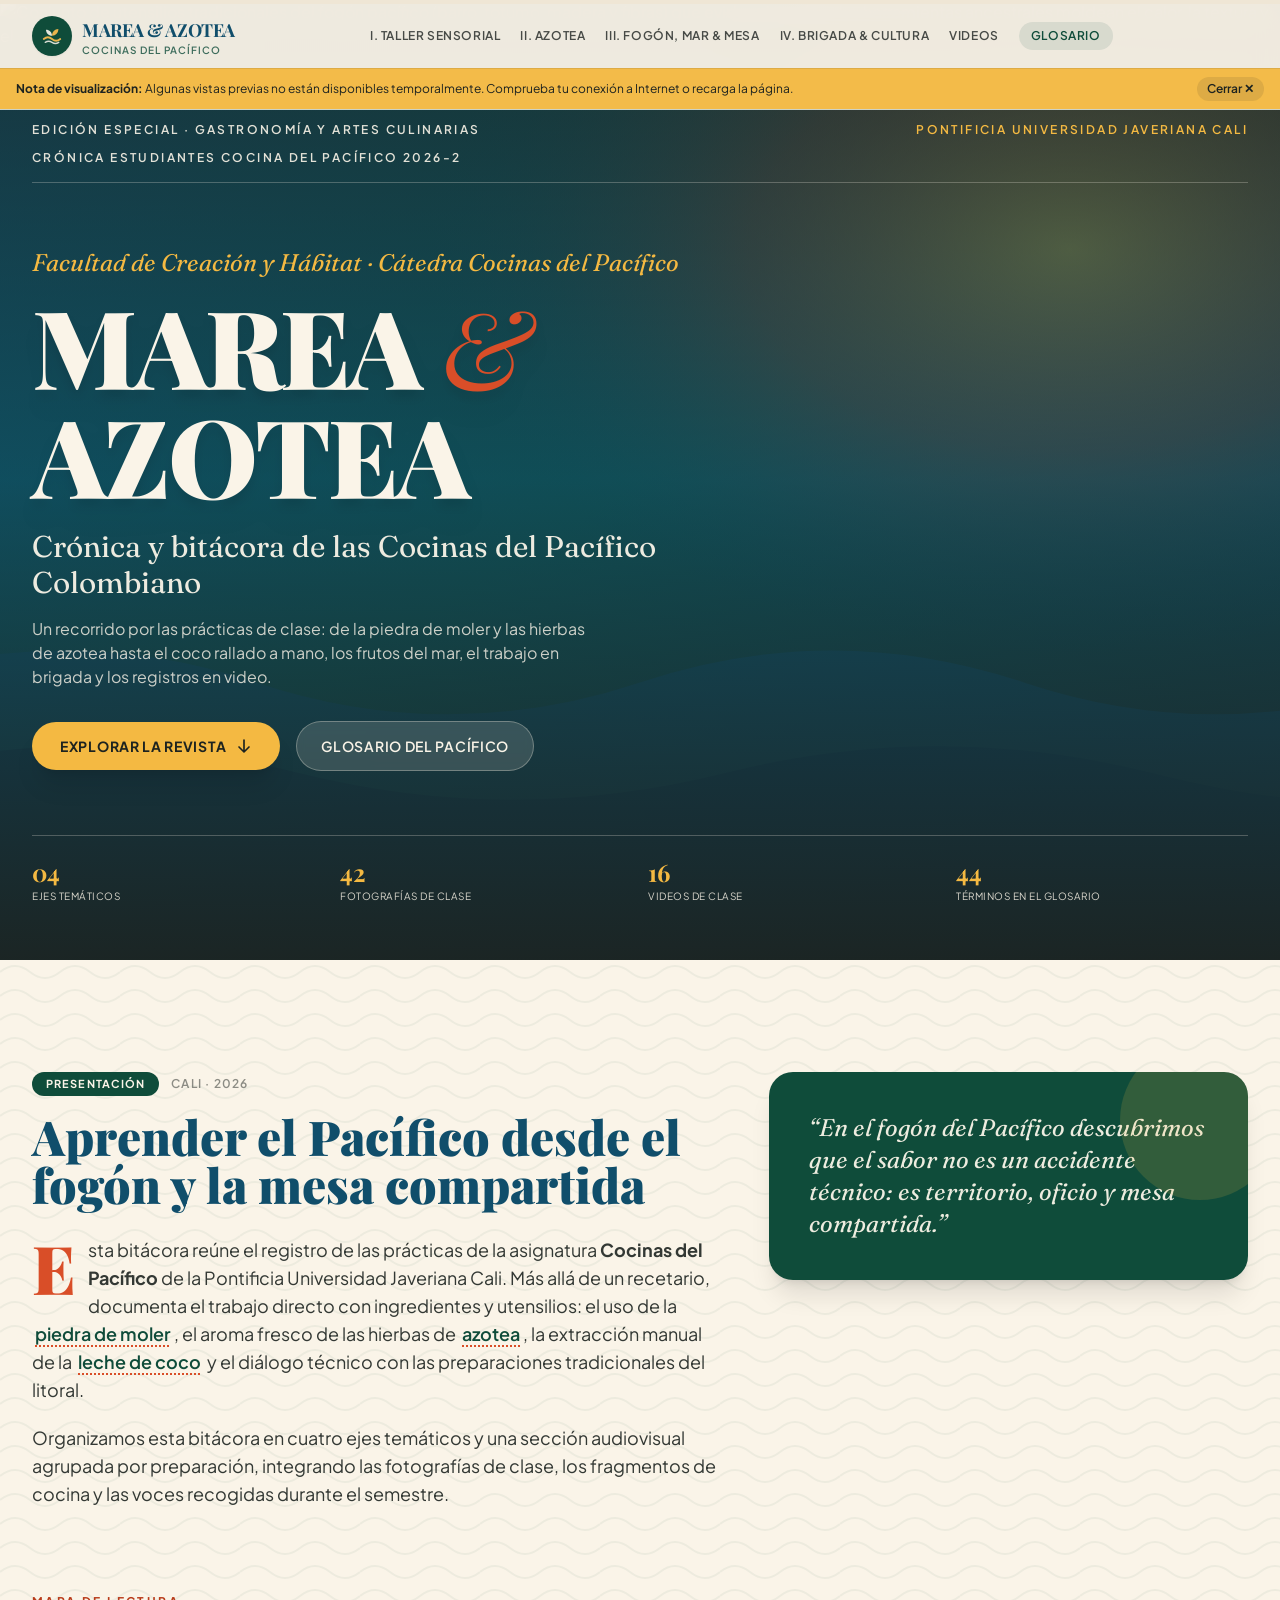
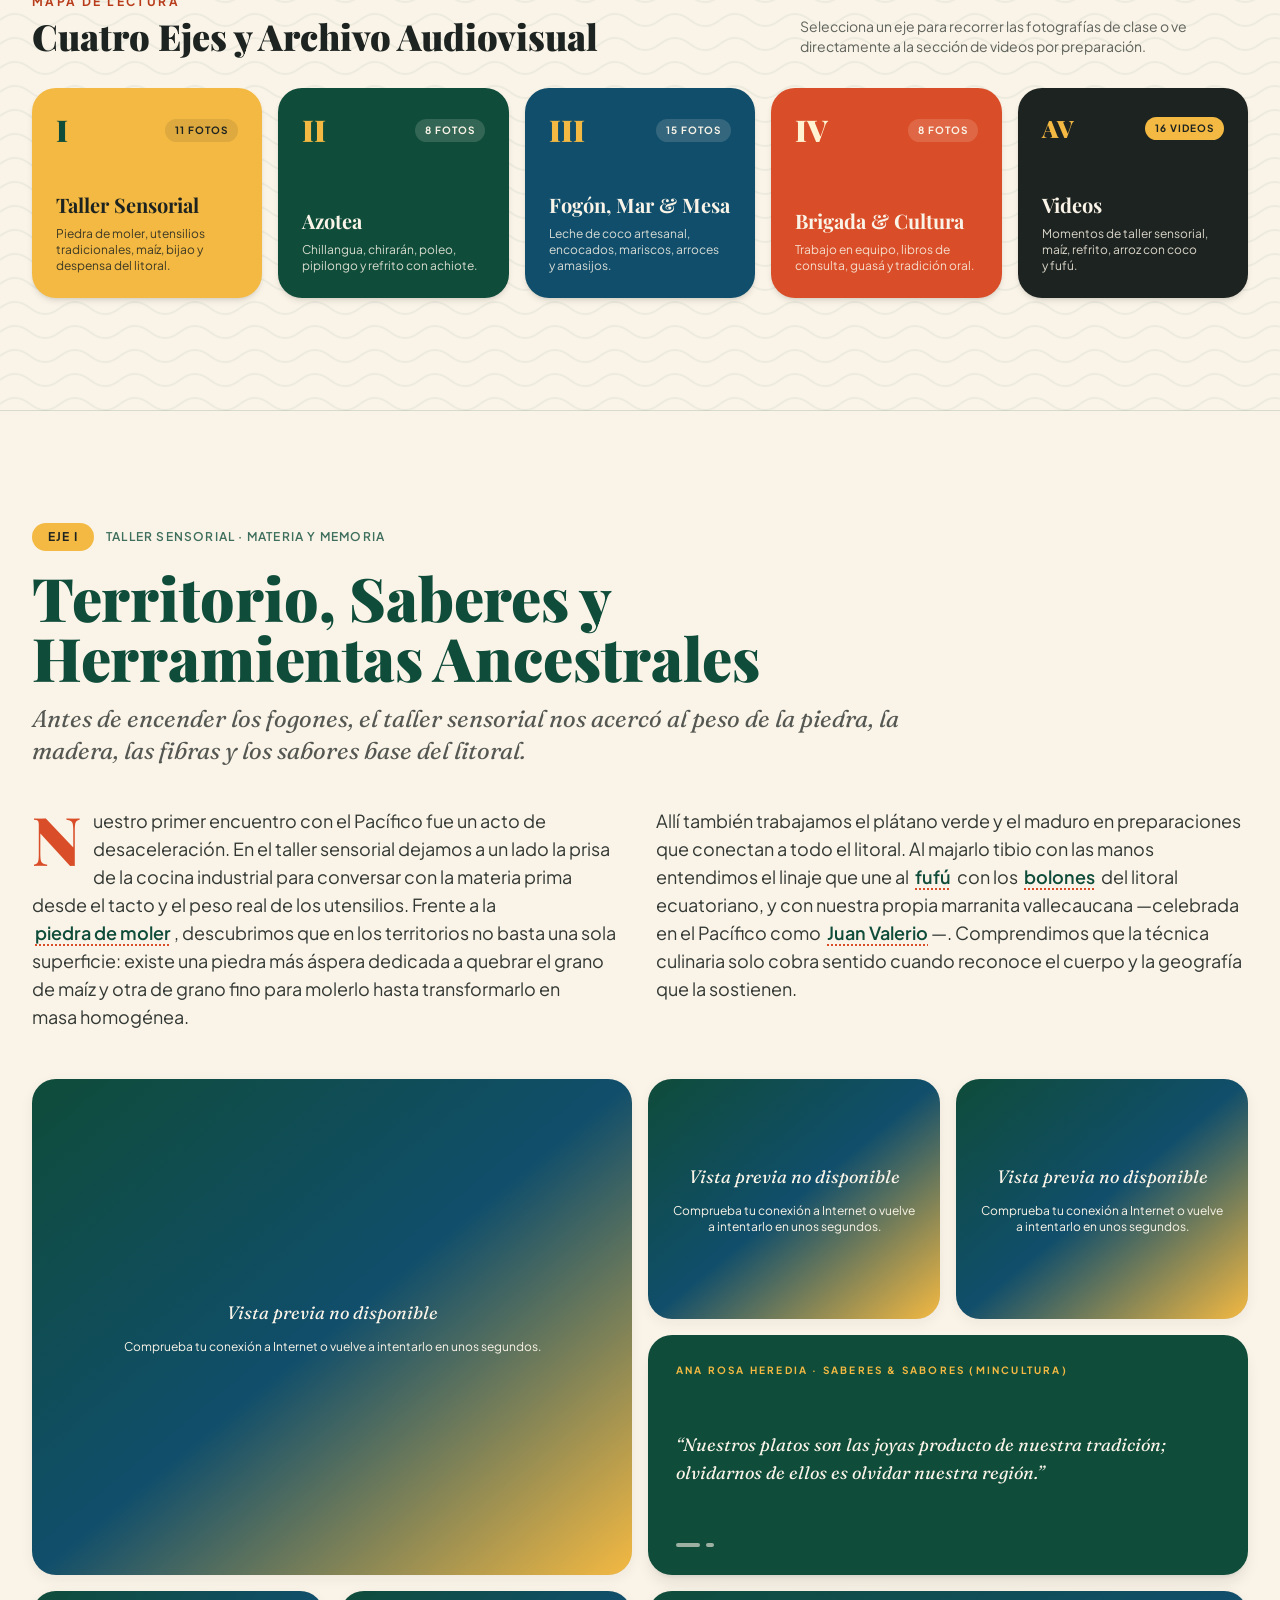
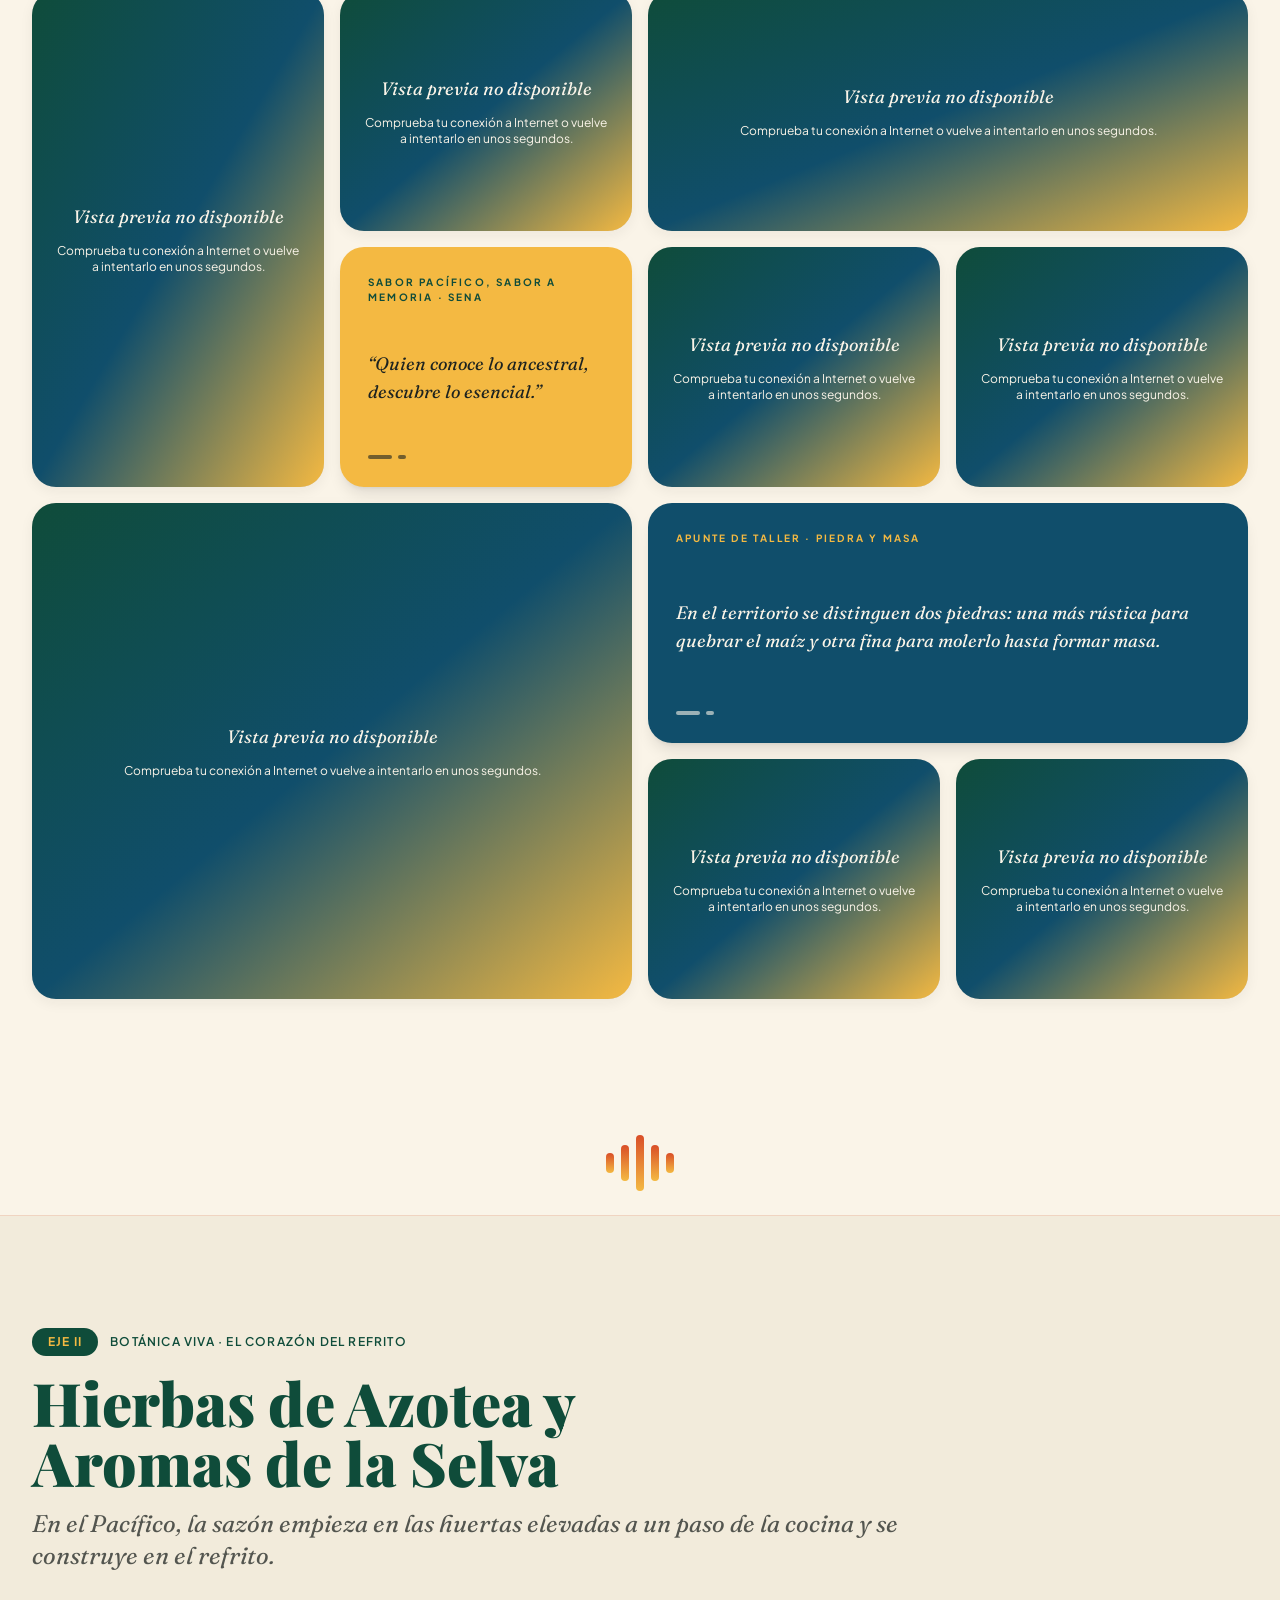
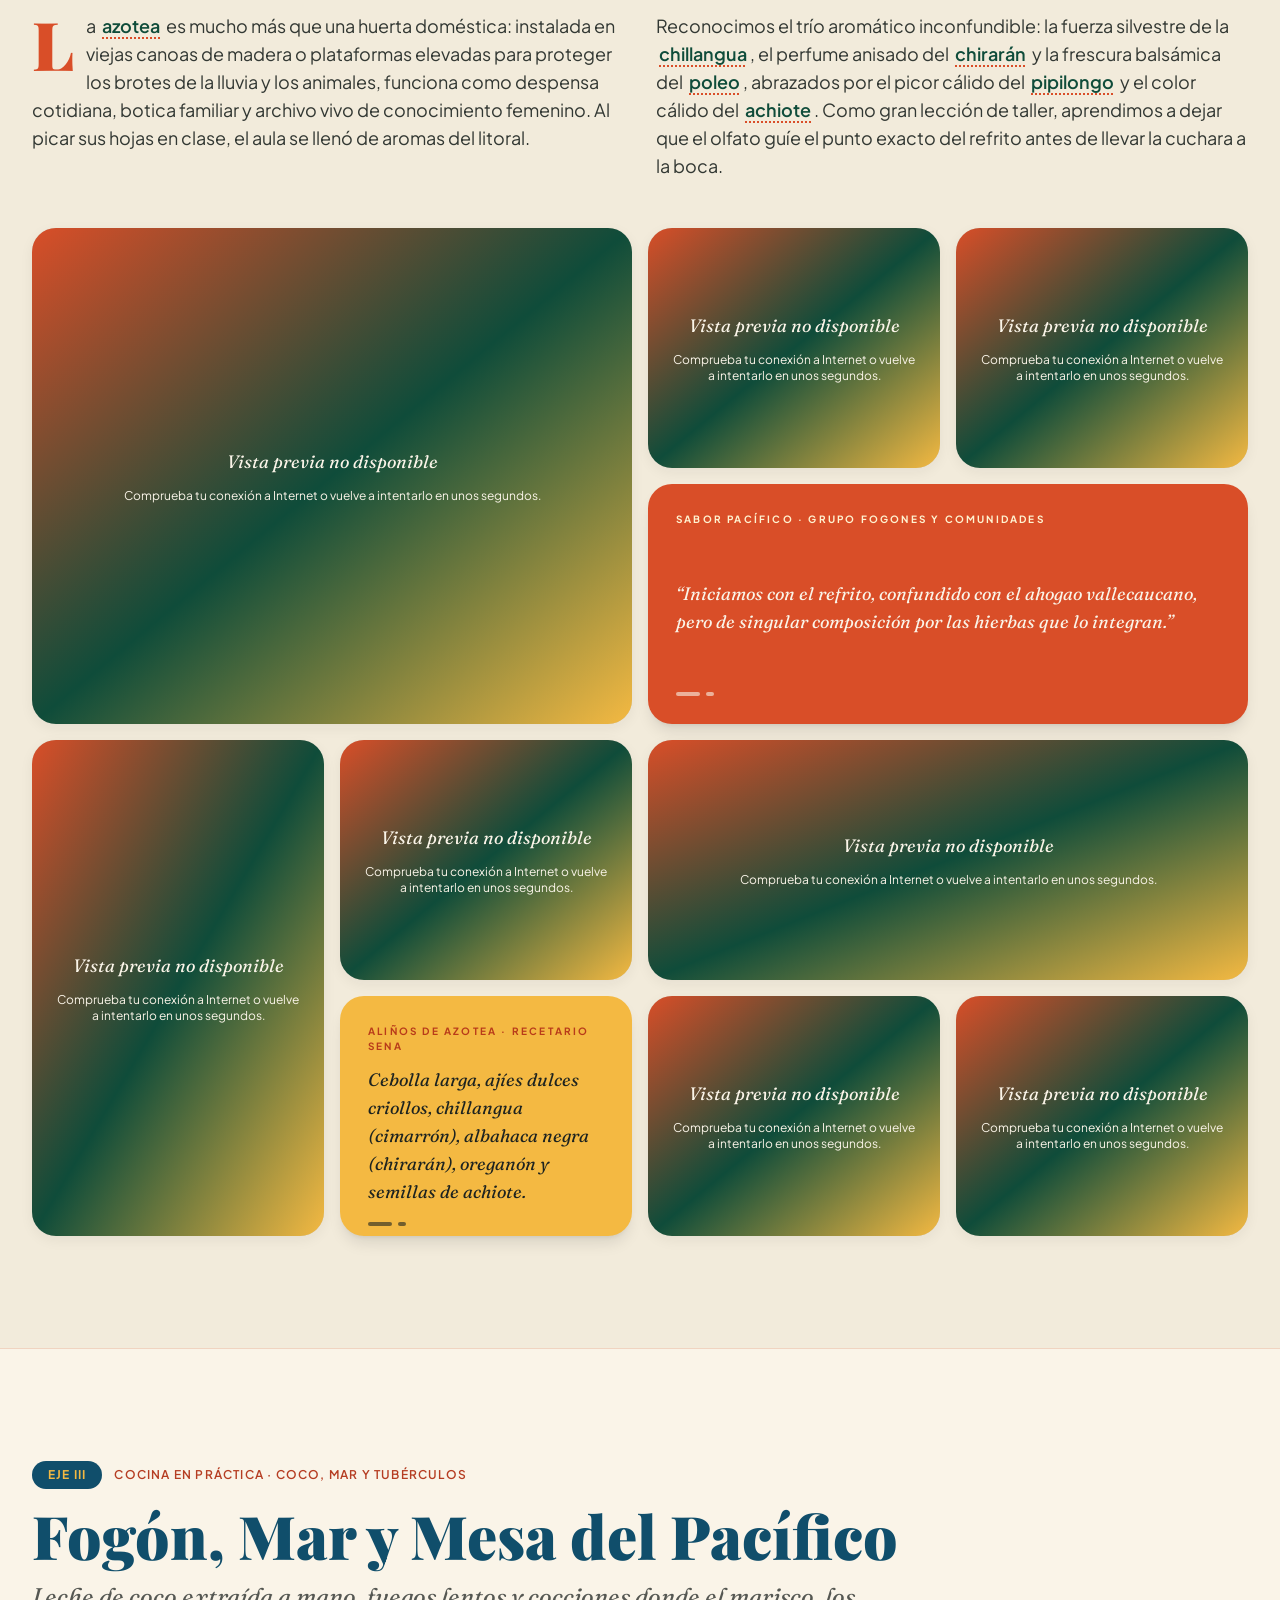
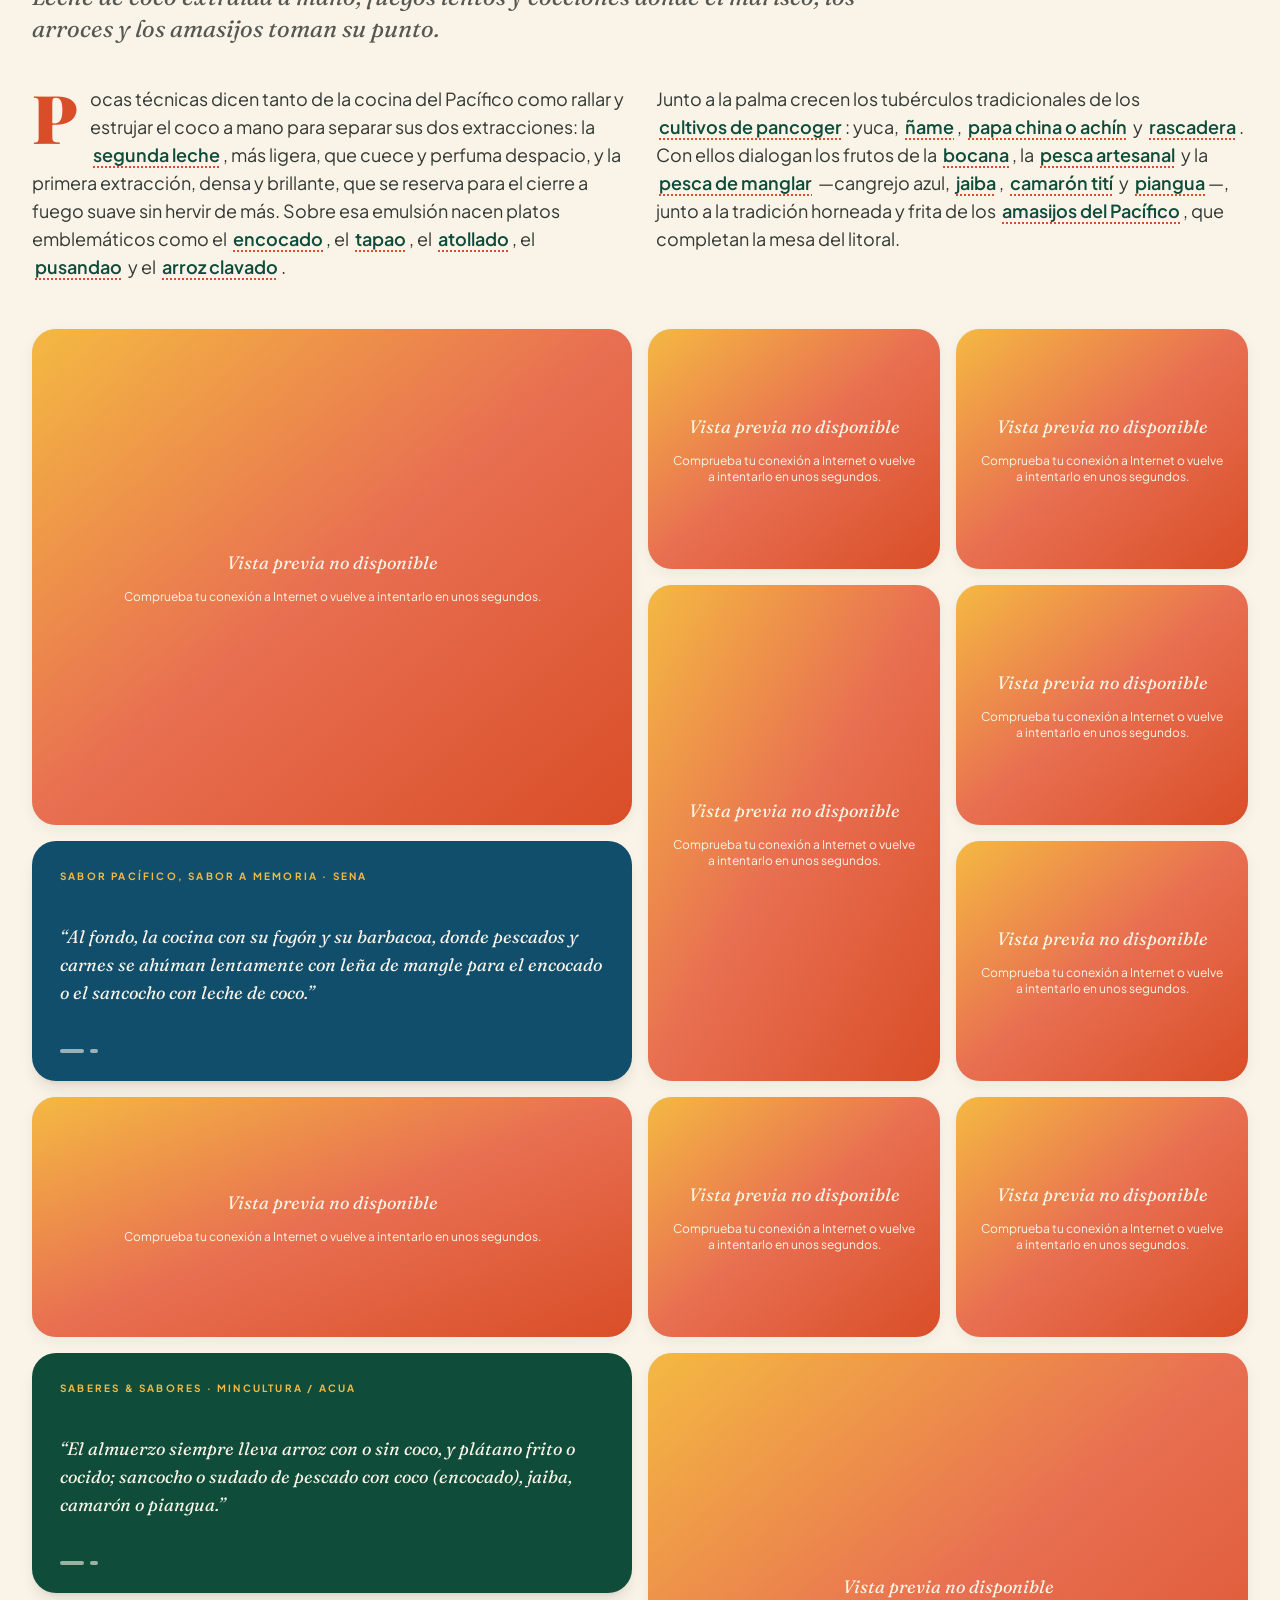
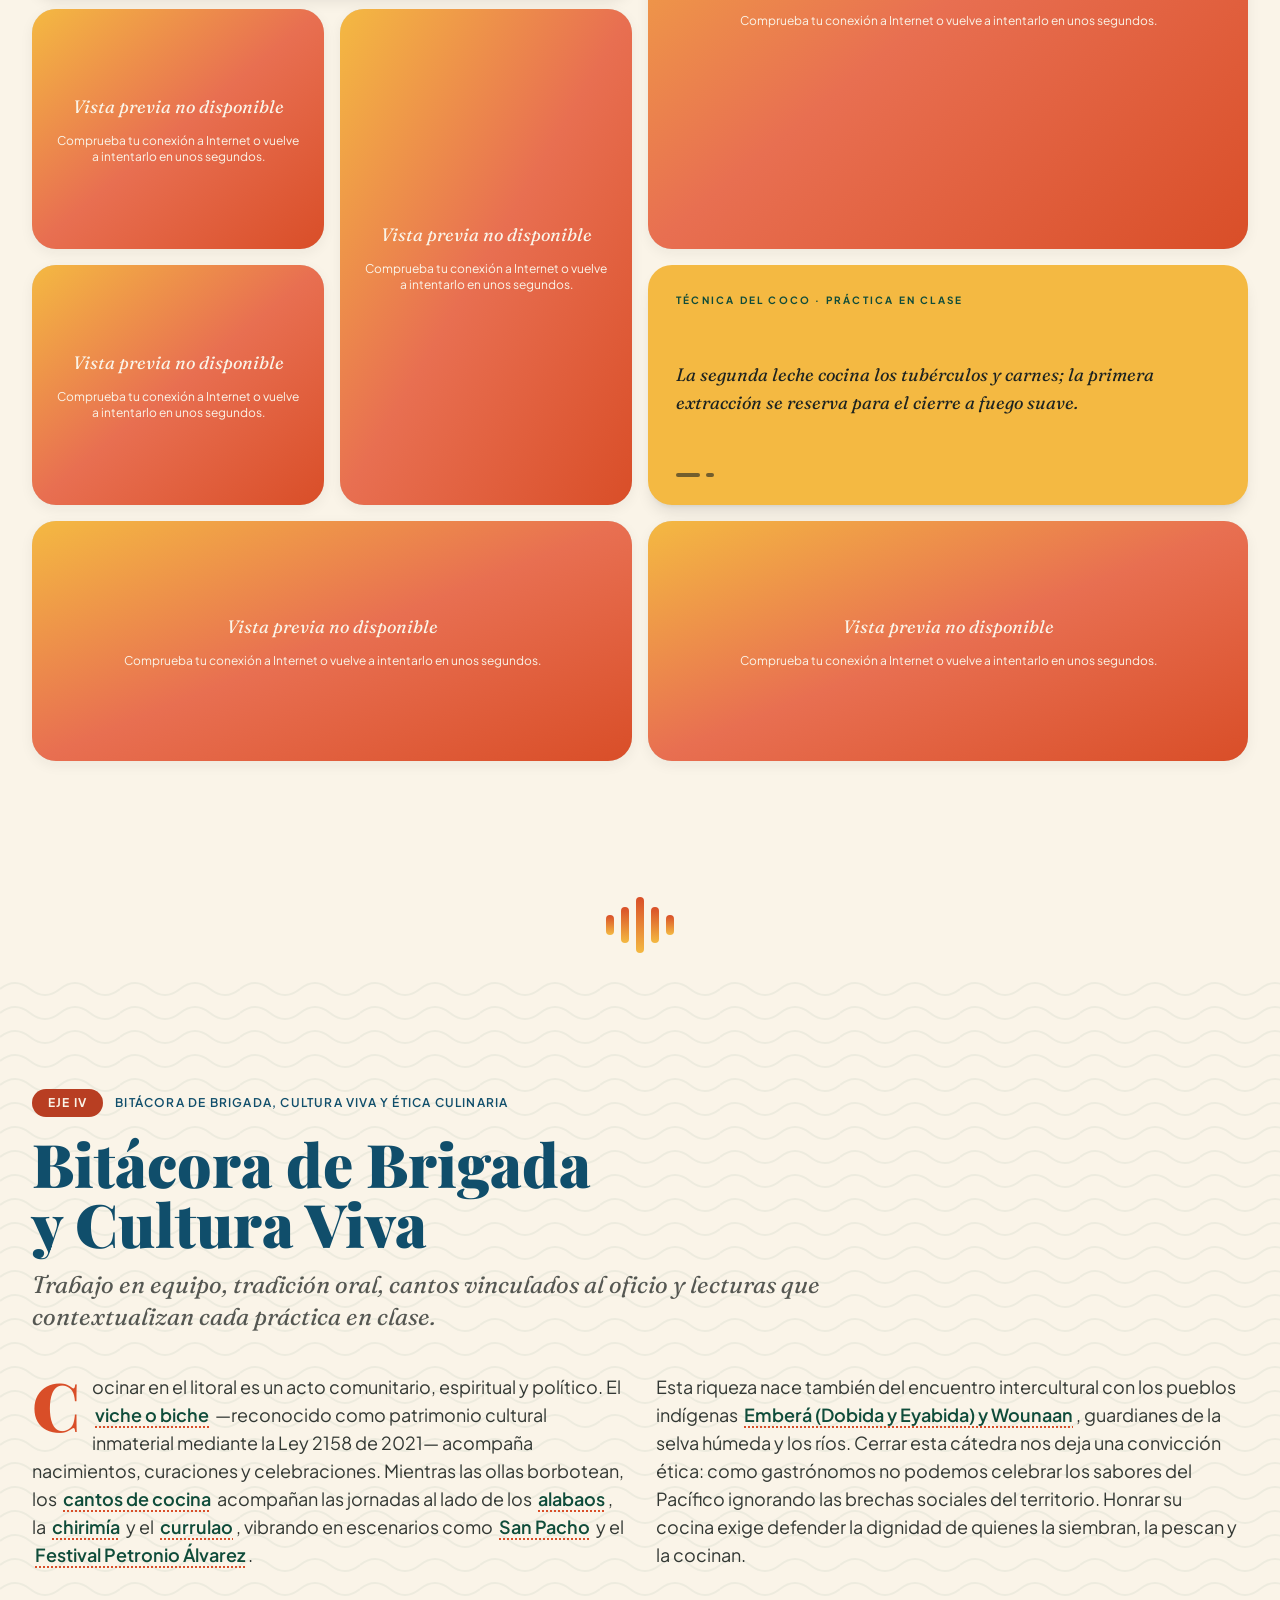
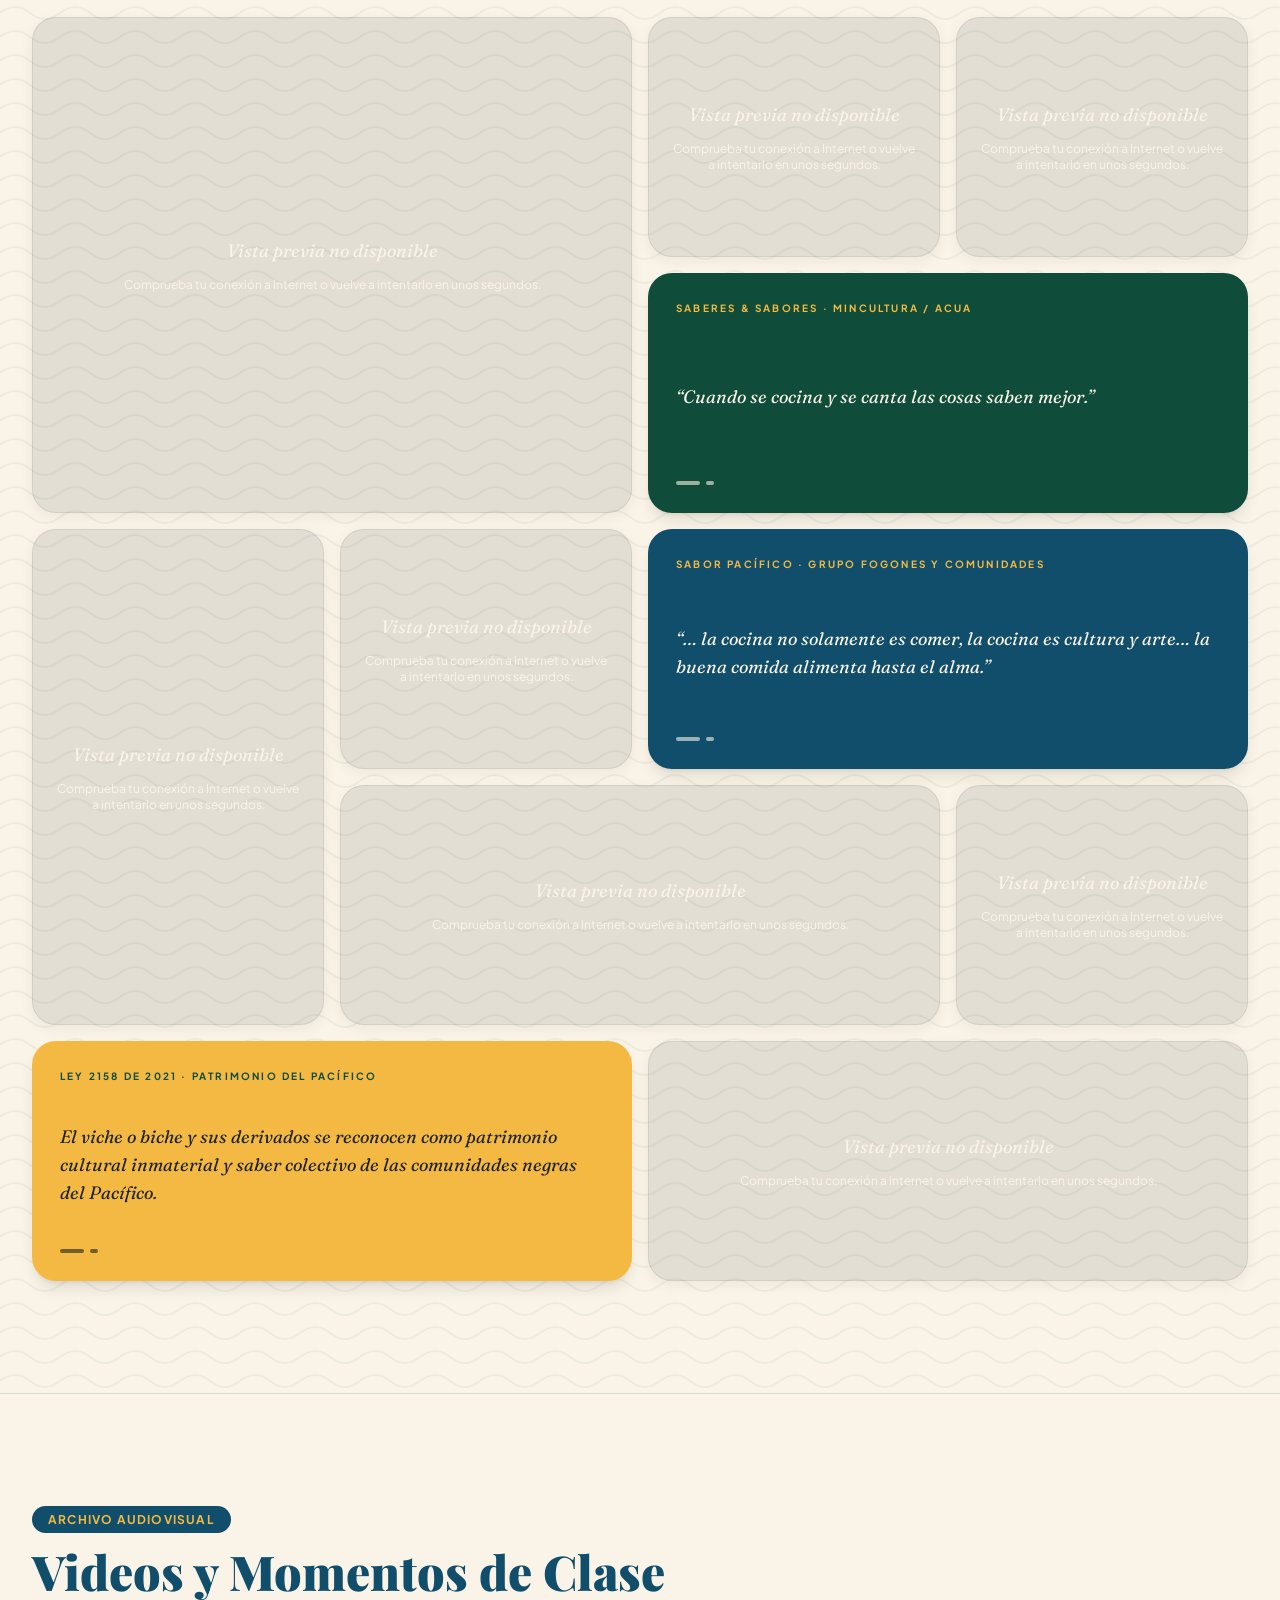
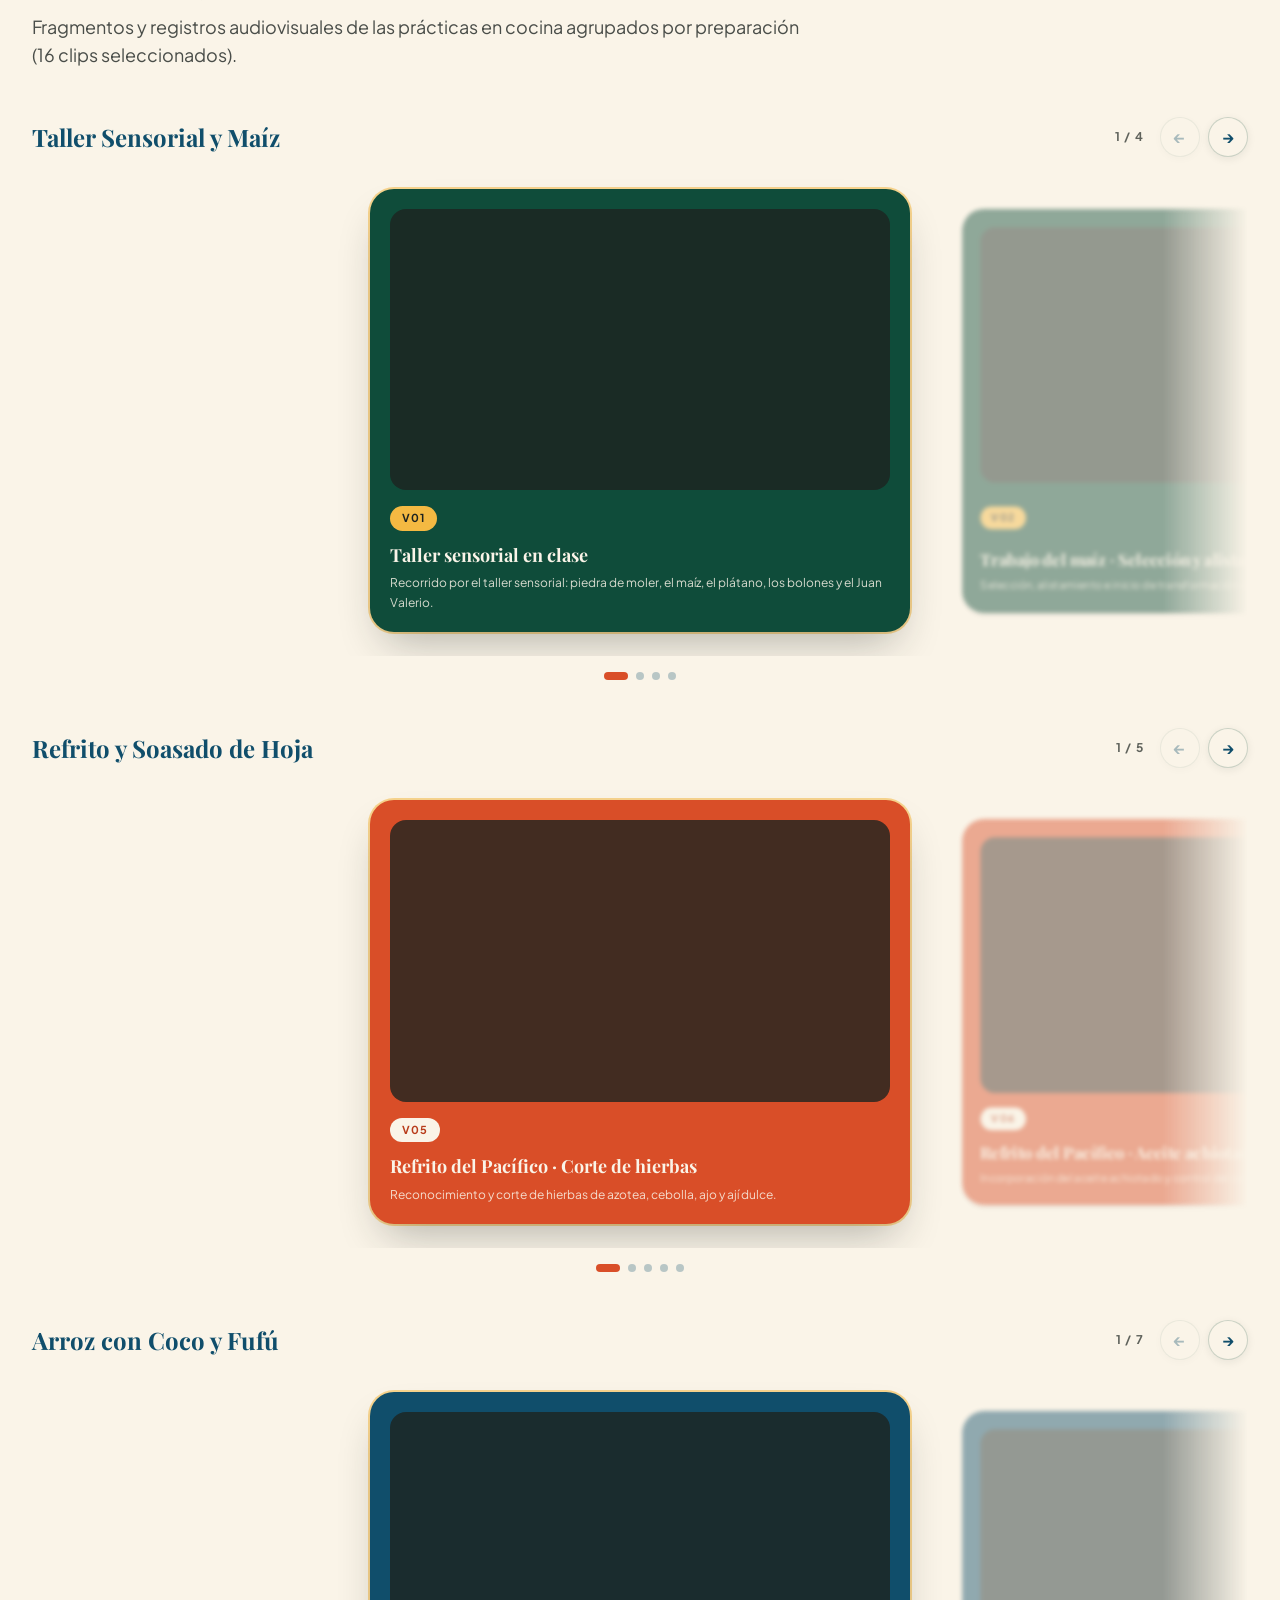
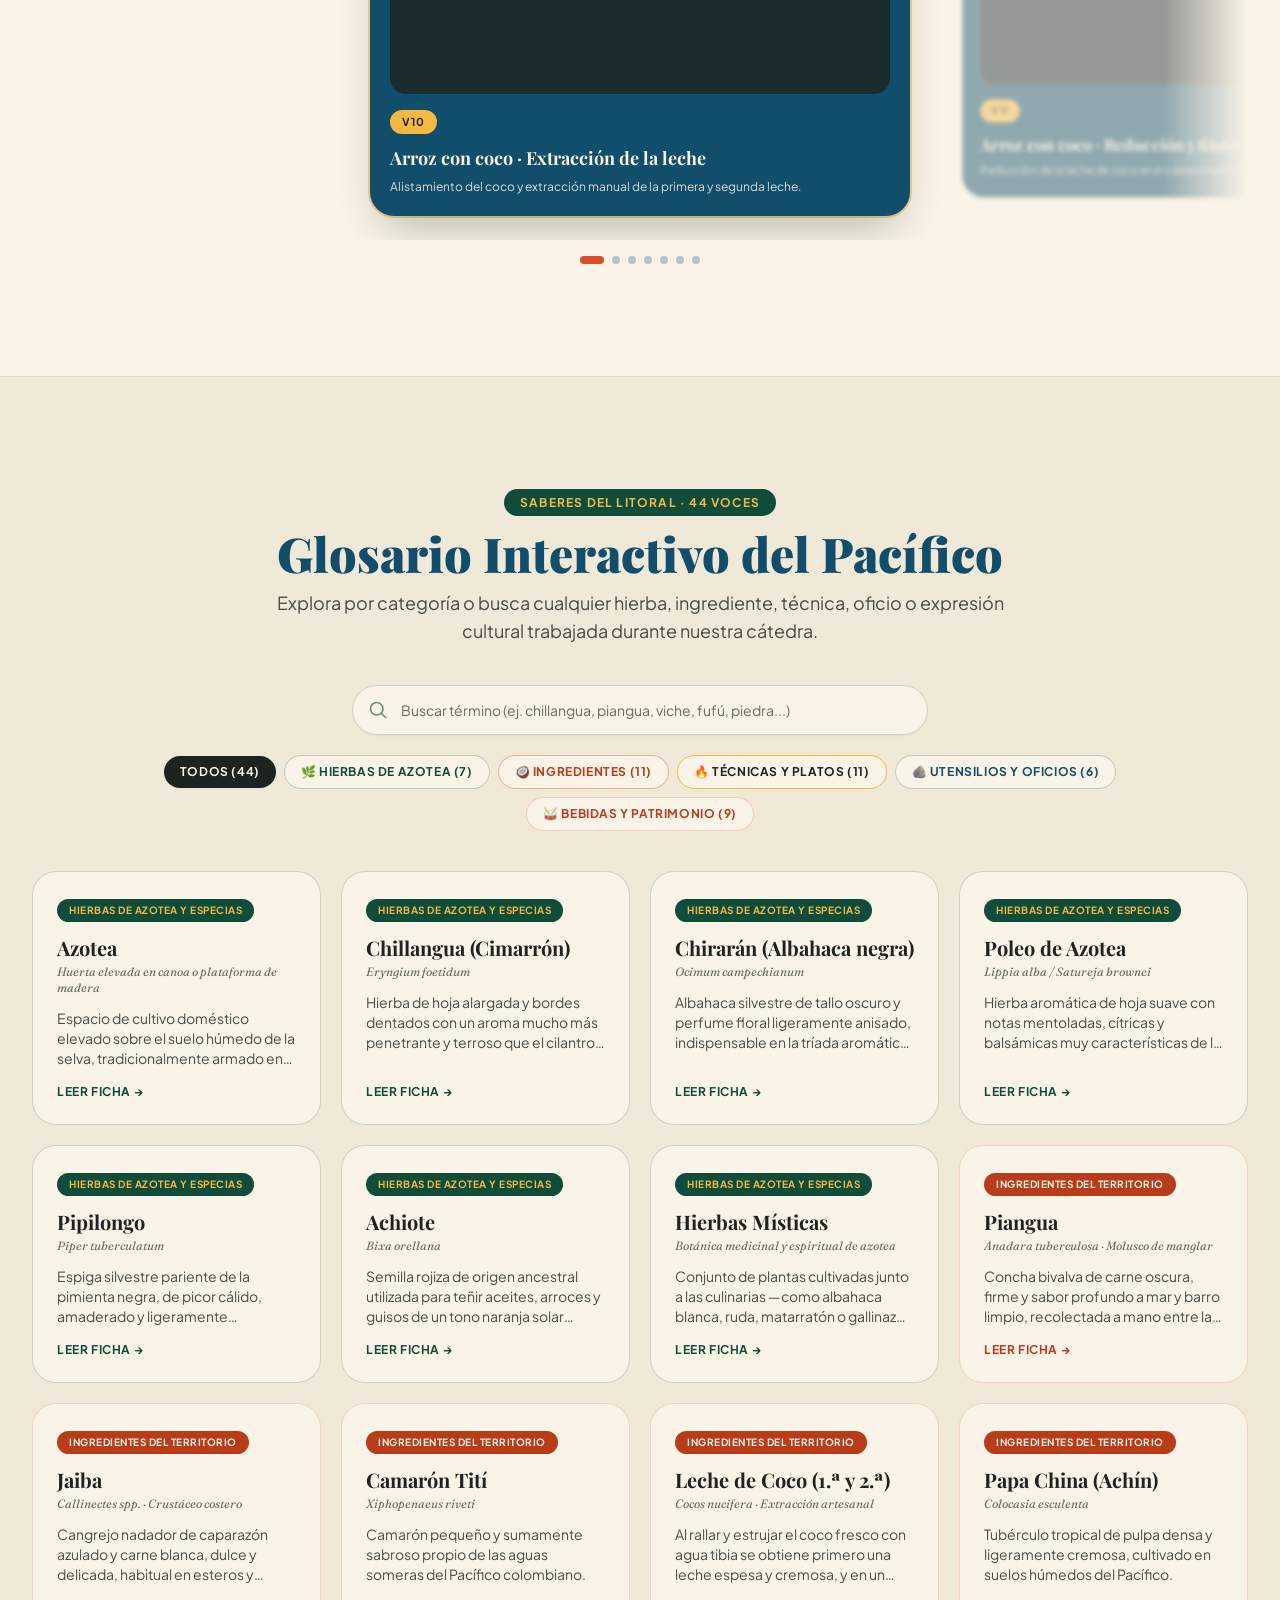
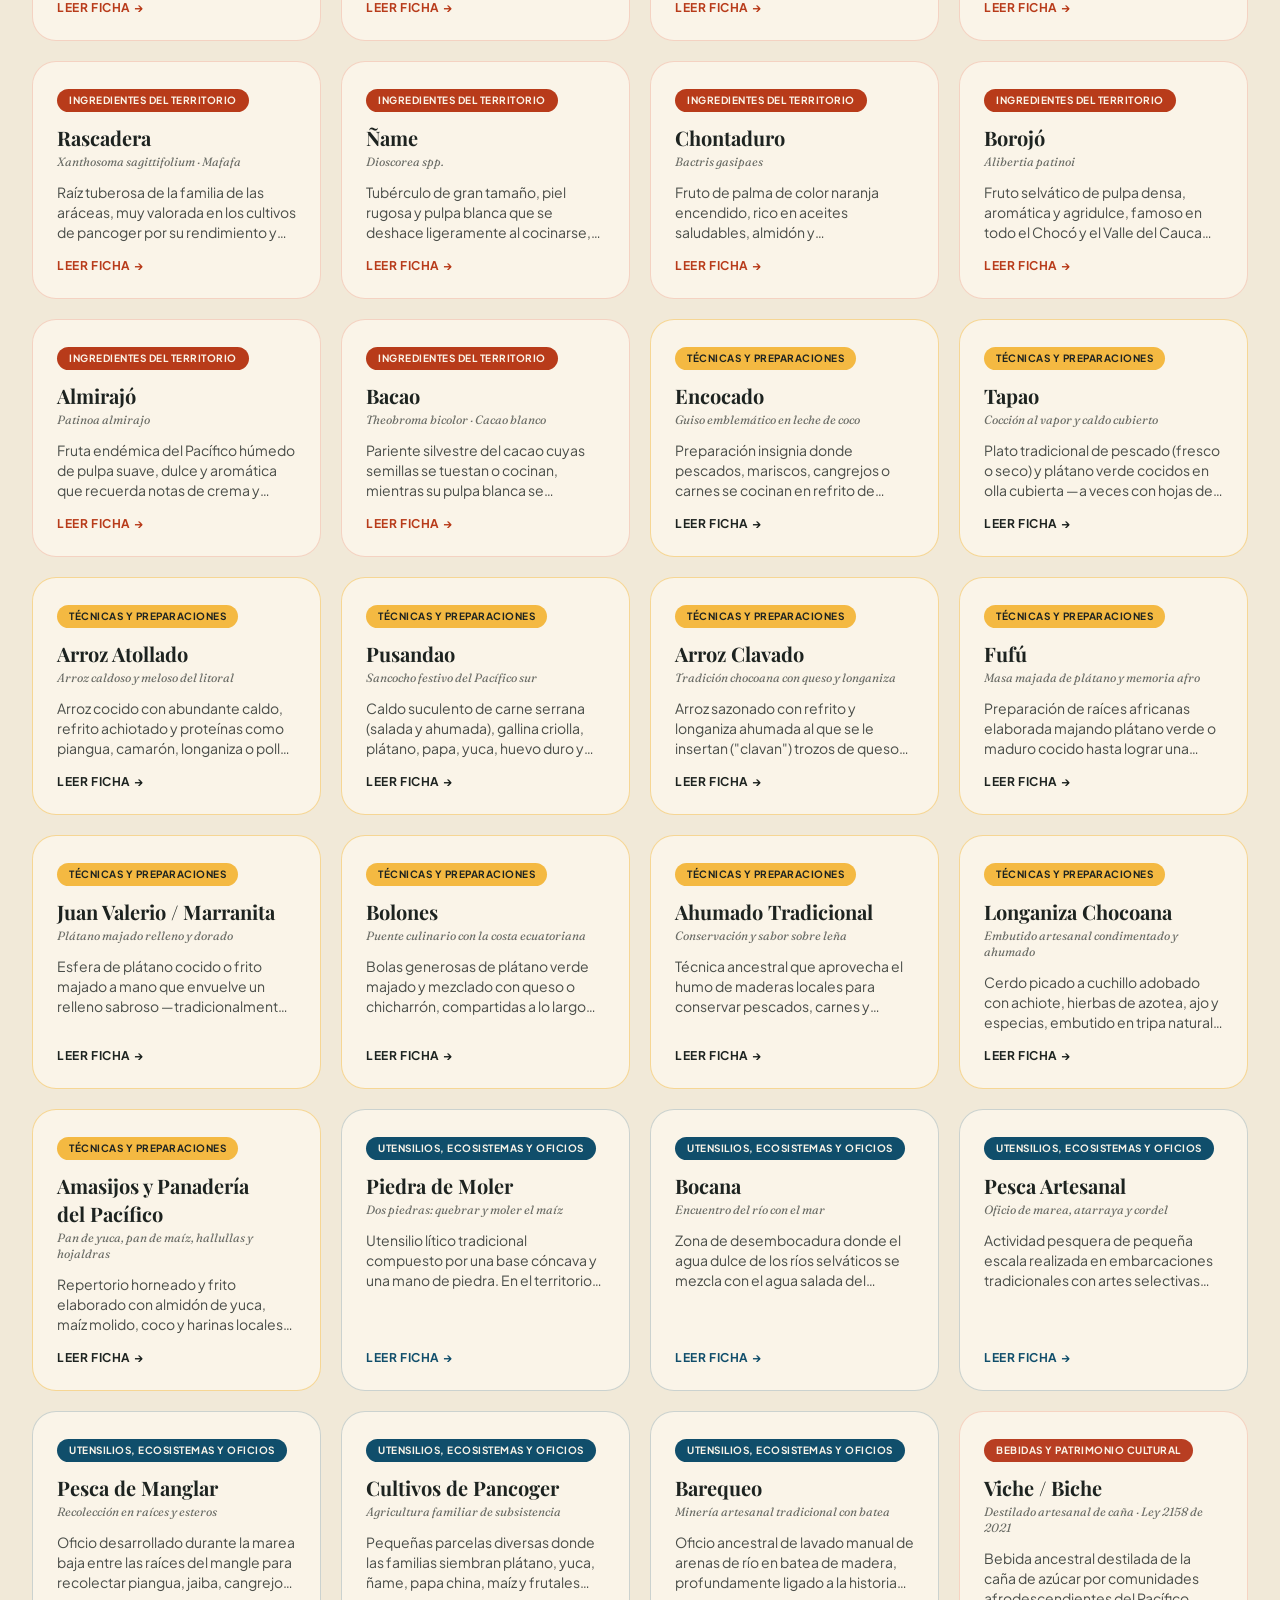
==== commit 984e8b62: "style: align Mapa de Lectura cards and axis headers with semantic colors" ====
--- a/index.html
+++ b/index.html
@@ -271,11 +271,11 @@
 
       <!-- Enlaces rápidos a las 5 crónicas y Glosario (Escritorio) -->
       <nav class="hidden lg:flex items-center gap-5 text-xs font-semibold uppercase tracking-wider text-carbon/80">
-        <a href="#cronica-1" class="hover:text-selva transition-colors">I. Taller Sensorial</a>
-        <a href="#cronica-2" class="hover:text-achiote transition-colors">II. Azotea</a>
-        <a href="#cronica-3" class="hover:text-chontaduro transition-colors">III. Fogón, Mar &amp; Mesa</a>
-        <a href="#cronica-5" class="hover:text-marea transition-colors">IV. Brigada &amp; Cultura</a>
-        <a href="#videos-eje" class="hover:text-achiote transition-colors">Videos</a>
+        <a href="#cronica-1" class="hover:text-achiote transition-colors">I. Taller Sensorial</a>
+        <a href="#cronica-2" class="hover:text-selva transition-colors">II. Azotea</a>
+        <a href="#cronica-3" class="hover:text-marea transition-colors">III. Fogón, Mar &amp; Mesa</a>
+        <a href="#cronica-5" class="hover:text-achiote transition-colors">IV. Brigada &amp; Cultura</a>
+        <a href="#videos-eje" class="hover:text-marea transition-colors">Videos</a>
         <a href="#glosario" class="px-3 py-1.5 rounded-full bg-selva/10 text-selva hover:bg-selva hover:text-coco transition-colors">Glosario</a>
       </nav>
 
@@ -306,11 +306,11 @@
     <!-- Menú desplegable móvil -->
     <div id="mobile-menu" class="hidden lg:hidden bg-coco border-t border-selva/15 px-4 py-4 space-y-1 text-xs font-semibold uppercase tracking-wider">
       <a href="#editorial" class="block py-2.5 px-3 rounded-xl hover:bg-arena text-marea">Presentación y Mapa de Lectura</a>
-      <a href="#cronica-1" class="block py-2.5 px-3 rounded-xl hover:bg-arena text-selva">I · Taller Sensorial</a>
-      <a href="#cronica-2" class="block py-2.5 px-3 rounded-xl hover:bg-arena text-achiote">II · Azotea</a>
-      <a href="#cronica-3" class="block py-2.5 px-3 rounded-xl hover:bg-arena text-chontaduro">III · Fogón, Mar &amp; Mesa</a>
-      <a href="#cronica-5" class="block py-2.5 px-3 rounded-xl hover:bg-arena text-marea">IV · Brigada &amp; Cultura</a>
-      <a href="#videos-eje" class="block py-2.5 px-3 rounded-xl hover:bg-arena text-achiote">Videos</a>
+      <a href="#cronica-1" class="block py-2.5 px-3 rounded-xl hover:bg-arena text-carbon">I · Taller Sensorial</a>
+      <a href="#cronica-2" class="block py-2.5 px-3 rounded-xl hover:bg-arena text-selva">II · Azotea</a>
+      <a href="#cronica-3" class="block py-2.5 px-3 rounded-xl hover:bg-arena text-marea">III · Fogón, Mar &amp; Mesa</a>
+      <a href="#cronica-5" class="block py-2.5 px-3 rounded-xl hover:bg-arena text-achiote">IV · Brigada &amp; Cultura</a>
+      <a href="#videos-eje" class="block py-2.5 px-3 rounded-xl hover:bg-arena text-carbon">Videos</a>
       <a href="#glosario" class="block py-2.5 px-3 rounded-xl bg-selva/10 text-selva">Glosario del Pacífico</a>
     </div>
   </header>
@@ -473,20 +473,20 @@
         </div>
 
         <div class="grid grid-cols-1 sm:grid-cols-2 lg:grid-cols-5 gap-4">
-          <!-- Tarjeta I -->
-          <a href="#cronica-1" class="group rounded-3xl p-6 bg-selva text-coco shadow-md hover:-translate-y-1.5 hover:shadow-xl transition-all flex flex-col justify-between min-h-[210px]">
+          <!-- Tarjeta I: Amarillo Plátano / Maíz / Fibras -->
+          <a href="#cronica-1" class="group rounded-3xl p-6 bg-platano text-carbon shadow-md hover:-translate-y-1.5 hover:shadow-xl transition-all flex flex-col justify-between min-h-[210px]">
             <div class="flex items-center justify-between">
-              <span class="font-editorial text-3xl font-black text-platano">I</span>
-              <span class="text-[10px] font-bold uppercase tracking-widest px-2.5 py-1 rounded-full bg-coco/15 text-coco">11 fotos</span>
+              <span class="font-editorial text-3xl font-black text-selva">I</span>
+              <span class="text-[10px] font-bold uppercase tracking-widest px-2.5 py-1 rounded-full bg-carbon/10 text-carbon">11 fotos</span>
             </div>
             <div class="mt-6">
-              <h4 class="font-editorial font-bold text-xl leading-snug group-hover:text-platano transition-colors">Taller Sensorial</h4>
-              <p class="text-xs text-coco/75 mt-2">Piedra de moler, utensilios tradicionales, maíz, bijao y despensa del litoral.</p>
+              <h4 class="font-editorial font-bold text-xl leading-snug group-hover:text-selva transition-colors">Taller Sensorial</h4>
+              <p class="text-xs text-carbon/85 mt-2">Piedra de moler, utensilios tradicionales, maíz, bijao y despensa del litoral.</p>
             </div>
           </a>
 
-          <!-- Tarjeta II -->
-          <a href="#cronica-2" class="group rounded-3xl p-6 bg-achiote text-coco shadow-md hover:-translate-y-1.5 hover:shadow-xl transition-all flex flex-col justify-between min-h-[210px]">
+          <!-- Tarjeta II: Verde Selva / Hierbas de Azotea -->
+          <a href="#cronica-2" class="group rounded-3xl p-6 bg-selva text-coco shadow-md hover:-translate-y-1.5 hover:shadow-xl transition-all flex flex-col justify-between min-h-[210px]">
             <div class="flex items-center justify-between">
               <span class="font-editorial text-3xl font-black text-platano">II</span>
               <span class="text-[10px] font-bold uppercase tracking-widest px-2.5 py-1 rounded-full bg-coco/15 text-coco">8 fotos</span>
@@ -497,39 +497,39 @@
             </div>
           </a>
 
-          <!-- Tarjeta III -->
-          <a href="#cronica-3" class="group rounded-3xl p-6 bg-platano text-carbon shadow-md hover:-translate-y-1.5 hover:shadow-xl transition-all flex flex-col justify-between min-h-[210px]">
+          <!-- Tarjeta III: Azul Marea / Fogón, Mar y Mesa -->
+          <a href="#cronica-3" class="group rounded-3xl p-6 bg-marea text-coco shadow-md hover:-translate-y-1.5 hover:shadow-xl transition-all flex flex-col justify-between min-h-[210px]">
             <div class="flex items-center justify-between">
-              <span class="font-editorial text-3xl font-black text-selva">III</span>
-              <span class="text-[10px] font-bold uppercase tracking-widest px-2.5 py-1 rounded-full bg-carbon/10 text-carbon">15 fotos</span>
+              <span class="font-editorial text-3xl font-black text-platano">III</span>
+              <span class="text-[10px] font-bold uppercase tracking-widest px-2.5 py-1 rounded-full bg-coco/15 text-coco">15 fotos</span>
             </div>
             <div class="mt-6">
-              <h4 class="font-editorial font-bold text-xl leading-snug group-hover:text-achiote transition-colors">Fogón, Mar &amp; Mesa</h4>
-              <p class="text-xs text-carbon/80 mt-2">Leche de coco artesanal, encocados, mariscos, arroces y amasijos.</p>
+              <h4 class="font-editorial font-bold text-xl leading-snug group-hover:text-platano transition-colors">Fogón, Mar &amp; Mesa</h4>
+              <p class="text-xs text-coco/85 mt-2">Leche de coco artesanal, encocados, mariscos, arroces y amasijos.</p>
             </div>
           </a>
 
-          <!-- Tarjeta IV -->
-          <a href="#cronica-5" class="group rounded-3xl p-6 bg-marea text-coco shadow-md hover:-translate-y-1.5 hover:shadow-xl transition-all flex flex-col justify-between min-h-[210px]">
+          <!-- Tarjeta IV: Achiote / Terracota / Brigada y Cultura Viva -->
+          <a href="#cronica-5" class="group rounded-3xl p-6 bg-achiote text-coco shadow-md hover:-translate-y-1.5 hover:shadow-xl transition-all flex flex-col justify-between min-h-[210px]">
             <div class="flex items-center justify-between">
               <span class="font-editorial text-3xl font-black text-platano">IV</span>
               <span class="text-[10px] font-bold uppercase tracking-widest px-2.5 py-1 rounded-full bg-coco/15 text-coco">8 fotos</span>
             </div>
             <div class="mt-6">
               <h4 class="font-editorial font-bold text-xl leading-snug group-hover:text-platano transition-colors">Brigada &amp; Cultura</h4>
-              <p class="text-xs text-coco/80 mt-2">Trabajo en equipo, libros de consulta, guasá y tradición oral.</p>
+              <p class="text-xs text-coco/85 mt-2">Trabajo en equipo, libros de consulta, guasá y tradición oral.</p>
             </div>
           </a>
 
-          <!-- Tarjeta V -->
-          <a href="#videos-eje" class="group rounded-3xl p-6 bg-chontaduro text-coco shadow-md hover:-translate-y-1.5 hover:shadow-xl transition-all flex flex-col justify-between min-h-[210px]">
+          <!-- Tarjeta AV: Carbón Editorial / Videos -->
+          <a href="#videos-eje" class="group rounded-3xl p-6 bg-carbon text-coco shadow-md hover:-translate-y-1.5 hover:shadow-xl transition-all flex flex-col justify-between min-h-[210px]">
             <div class="flex items-center justify-between">
-              <span class="font-editorial text-2xl font-black text-coco">AV</span>
-              <span class="text-[10px] font-bold uppercase tracking-widest px-2.5 py-1 rounded-full bg-carbon/20 text-coco">16 videos</span>
+              <span class="font-editorial text-2xl font-black text-platano">AV</span>
+              <span class="text-[10px] font-bold uppercase tracking-widest px-2.5 py-1 rounded-full bg-platano text-carbon">16 videos</span>
             </div>
             <div class="mt-6">
-              <h4 class="font-editorial font-bold text-xl leading-snug group-hover:text-carbon transition-colors">Videos</h4>
-              <p class="text-xs text-coco/90 mt-2">Momentos de taller sensorial, maíz, refrito, arroz con coco y fufú.</p>
+              <h4 class="font-editorial font-bold text-xl leading-snug group-hover:text-platano transition-colors">Videos</h4>
+              <p class="text-xs text-coco/85 mt-2">Momentos de taller sensorial, maíz, refrito, arroz con coco y fufú.</p>
             </div>
           </a>
         </div>
@@ -547,7 +547,7 @@
       <!-- Cabecera de Crónica I -->
       <div class="max-w-4xl reveal">
         <div class="flex flex-wrap items-center gap-3 mb-4">
-          <span class="px-4 py-1.5 rounded-full bg-selva text-platano text-xs font-bold uppercase tracking-widest">Eje I</span>
+          <span class="px-4 py-1.5 rounded-full bg-platano text-carbon text-xs font-bold uppercase tracking-widest">Eje I</span>
           <span class="text-xs font-semibold uppercase tracking-widest text-selva/80">Taller Sensorial · Materia y Memoria</span>
         </div>
         <h2 class="font-editorial font-black text-4xl sm:text-6xl text-selva leading-[1.04]">
@@ -606,10 +606,10 @@
       <!-- Cabecera de Crónica II -->
       <div class="max-w-4xl reveal">
         <div class="flex flex-wrap items-center gap-3 mb-4">
-          <span class="px-4 py-1.5 rounded-full bg-achiote text-coco text-xs font-bold uppercase tracking-widest">Eje II</span>
+          <span class="px-4 py-1.5 rounded-full bg-selva text-platano text-xs font-bold uppercase tracking-widest">Eje II</span>
           <span class="text-xs font-semibold uppercase tracking-widest text-selva">Botánica Viva · El Corazón del Refrito</span>
         </div>
-        <h2 class="font-editorial font-black text-4xl sm:text-6xl text-achiote leading-[1.04]">
+        <h2 class="font-editorial font-black text-4xl sm:text-6xl text-selva leading-[1.04]">
           Hierbas de Azotea y Aromas de la Selva
         </h2>
         <p class="mt-4 font-fraunces italic text-xl sm:text-2xl text-carbon/75">
@@ -657,10 +657,10 @@
       <!-- Cabecera de Crónica III -->
       <div class="max-w-4xl reveal">
         <div class="flex flex-wrap items-center gap-3 mb-4">
-          <span class="px-4 py-1.5 rounded-full bg-platano text-carbon text-xs font-bold uppercase tracking-widest">Eje III</span>
+          <span class="px-4 py-1.5 rounded-full bg-marea text-platano text-xs font-bold uppercase tracking-widest">Eje III</span>
           <span class="text-xs font-semibold uppercase tracking-widest text-chontaduro">Cocina en Práctica · Coco, Mar y Tubérculos</span>
         </div>
-        <h2 class="font-editorial font-black text-4xl sm:text-6xl text-carbon leading-[1.04]">
+        <h2 class="font-editorial font-black text-4xl sm:text-6xl text-marea leading-[1.04]">
           Fogón, Mar y Mesa del Pacífico
         </h2>
         <p class="mt-4 font-fraunces italic text-xl sm:text-2xl text-carbon/75">
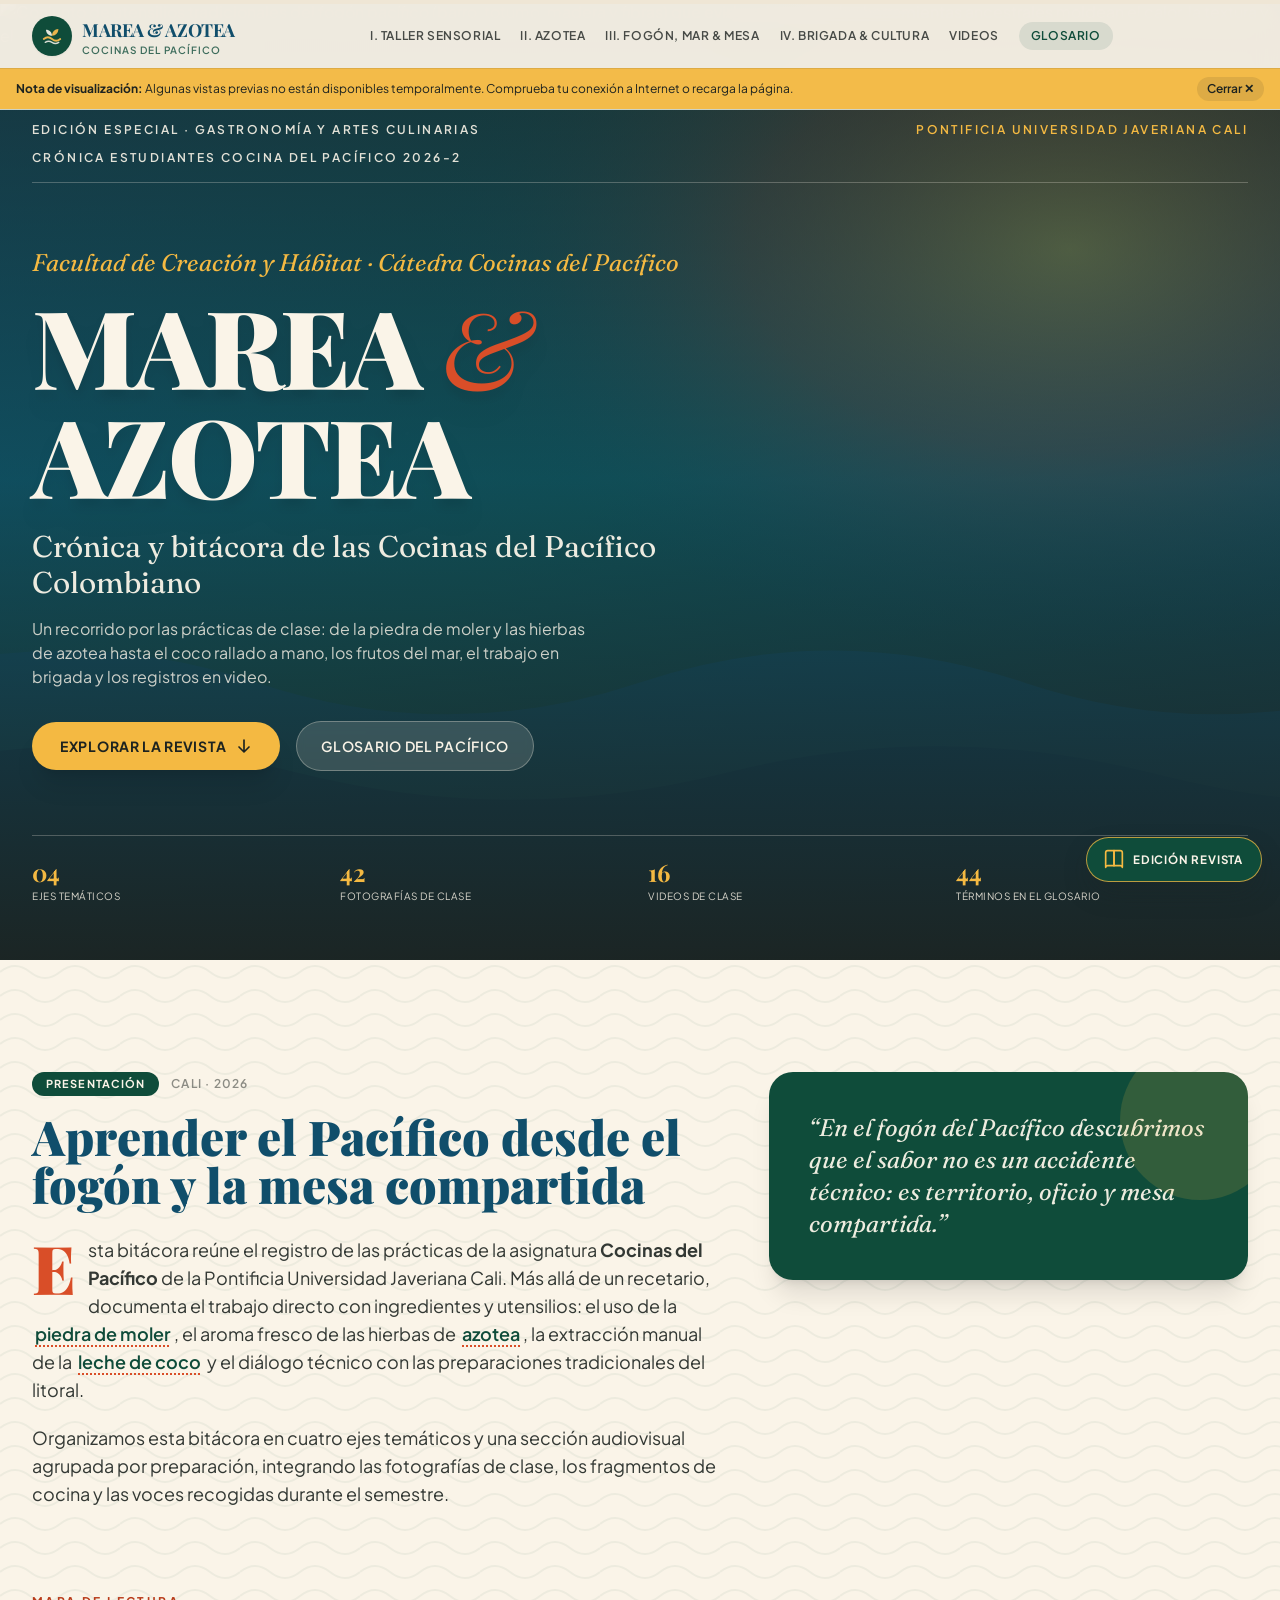
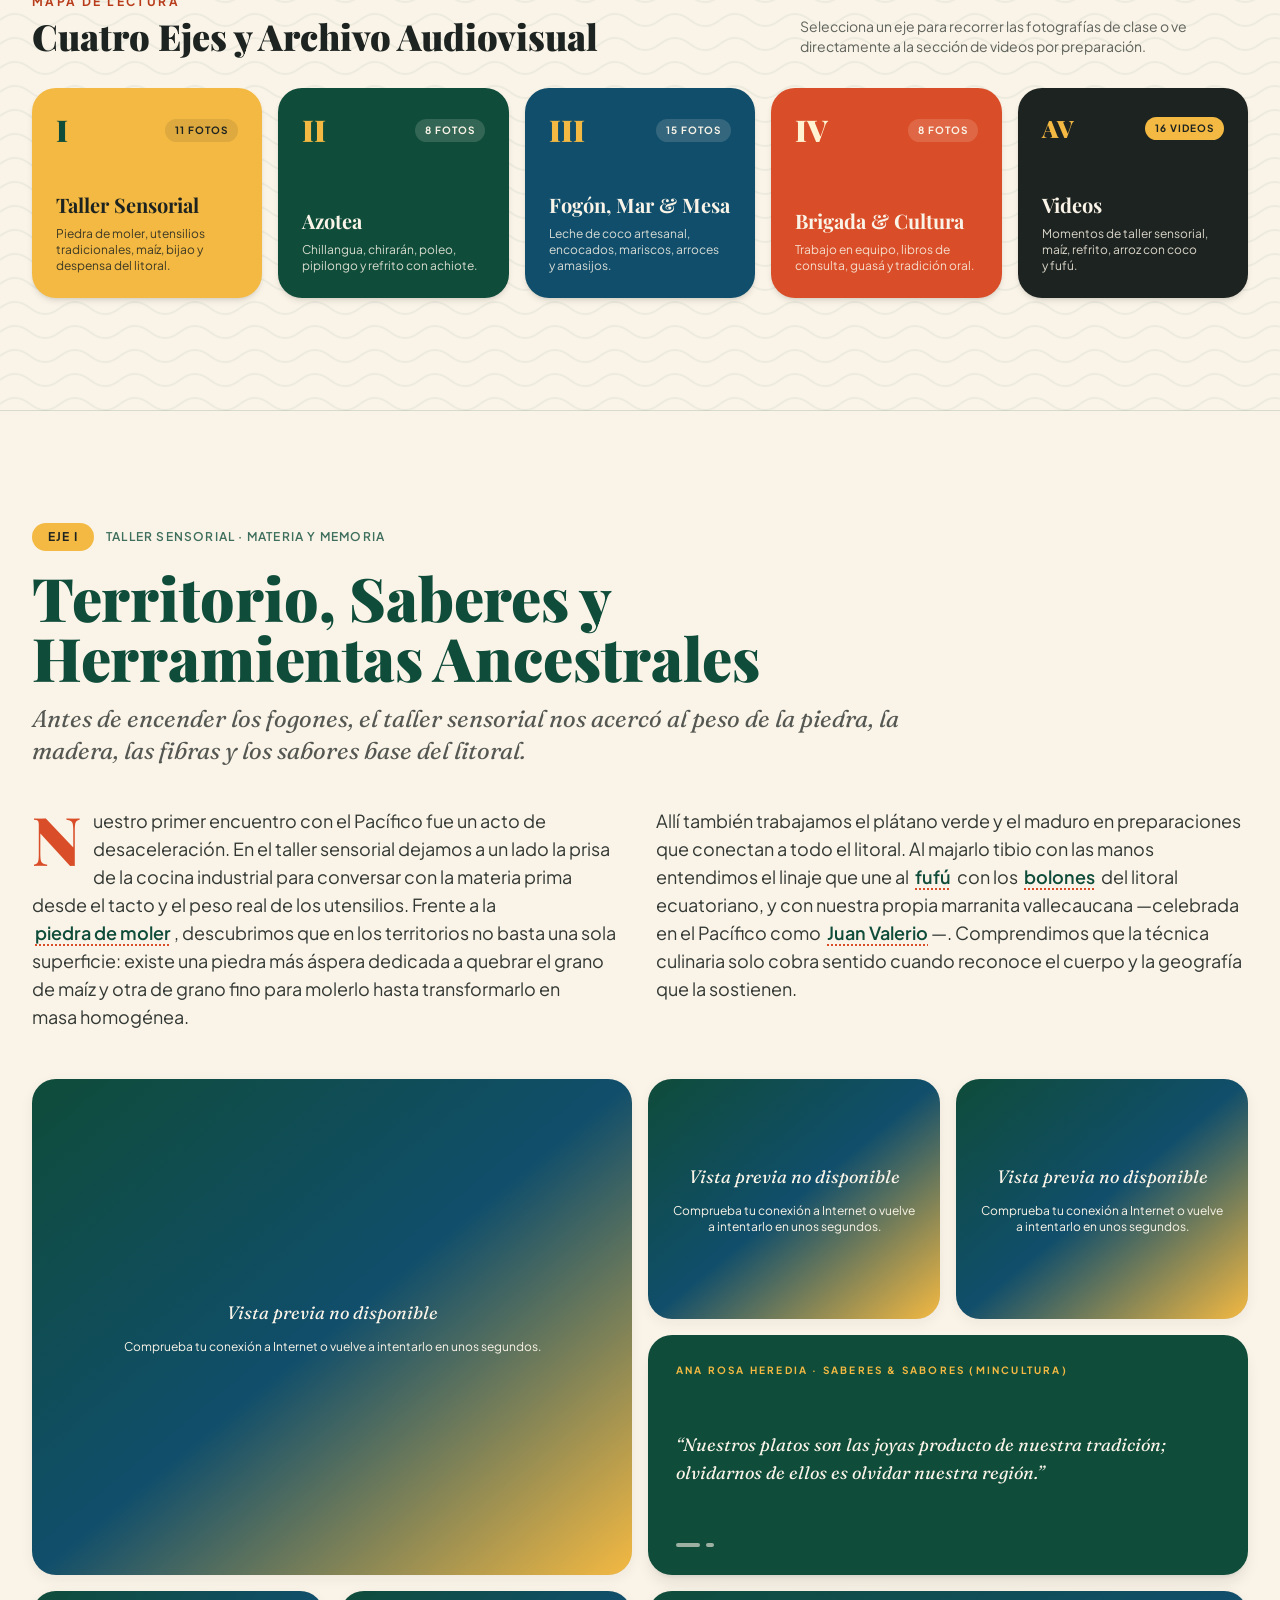
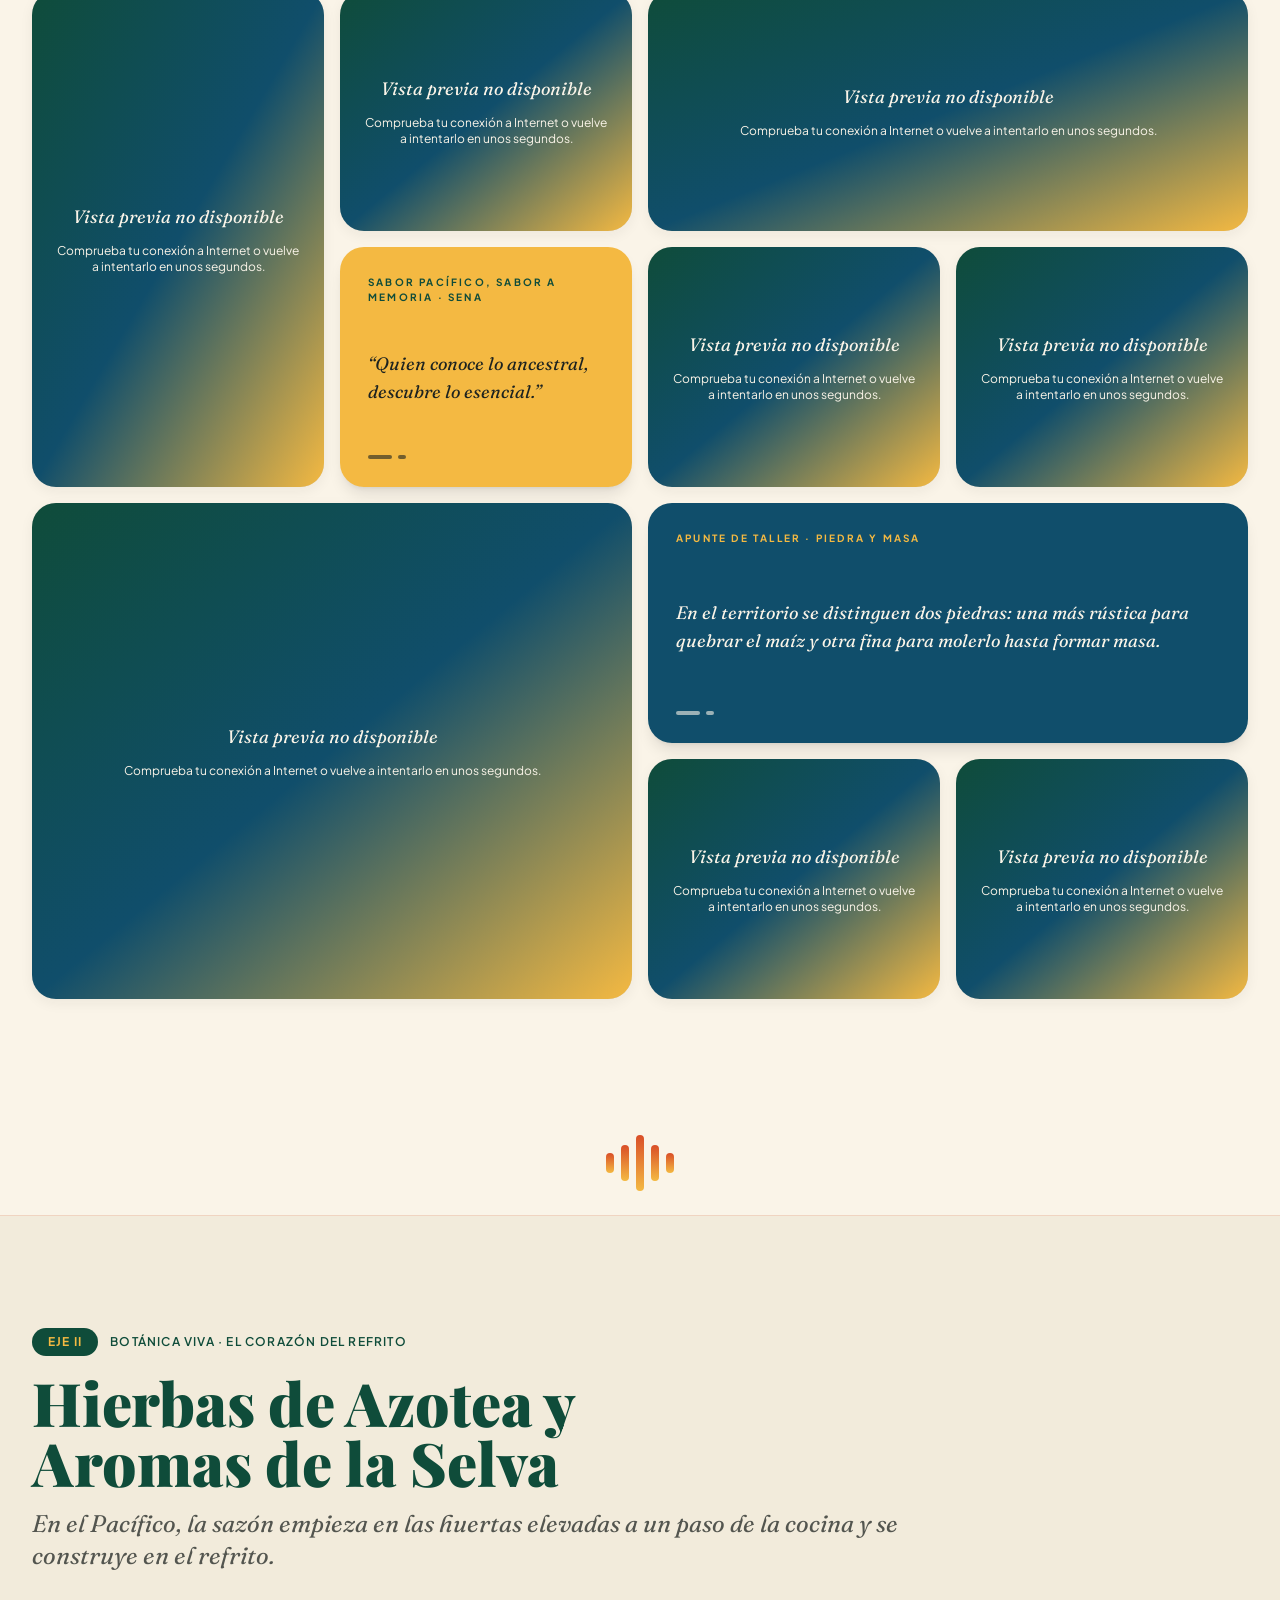
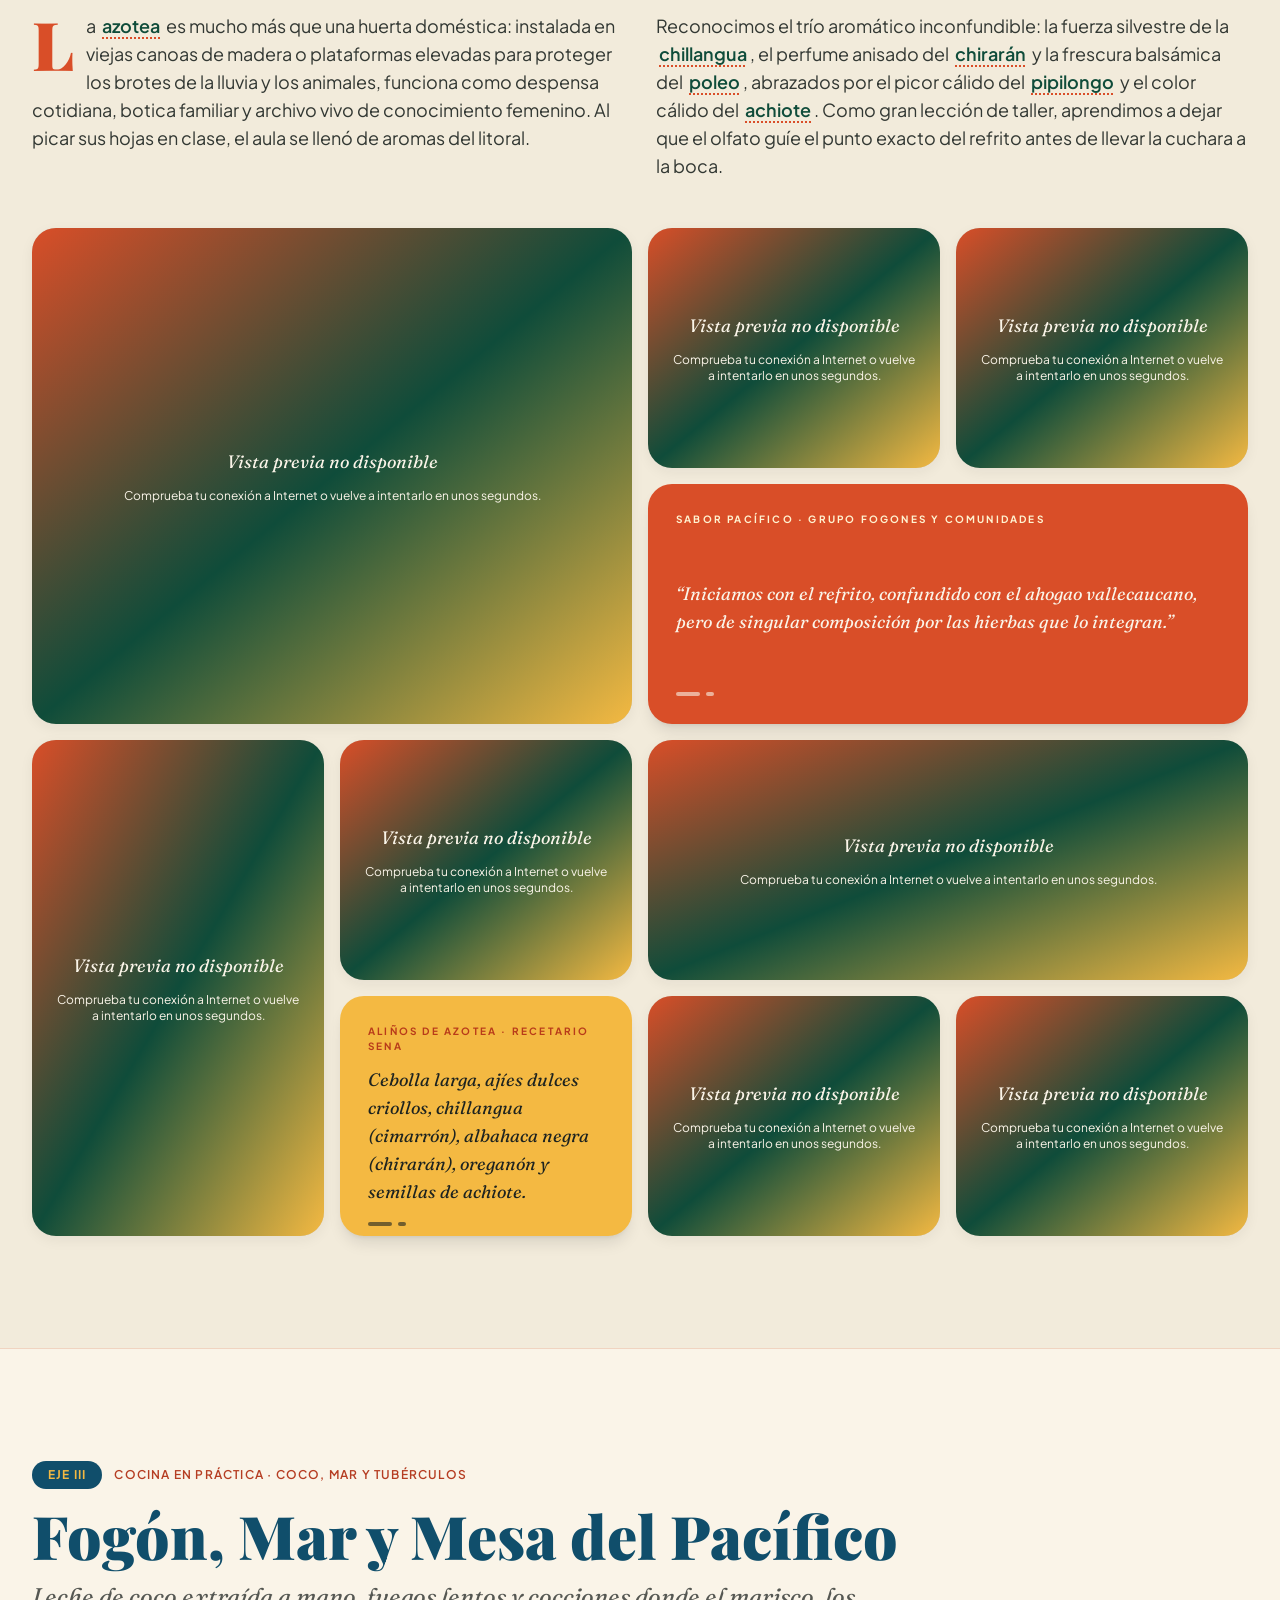
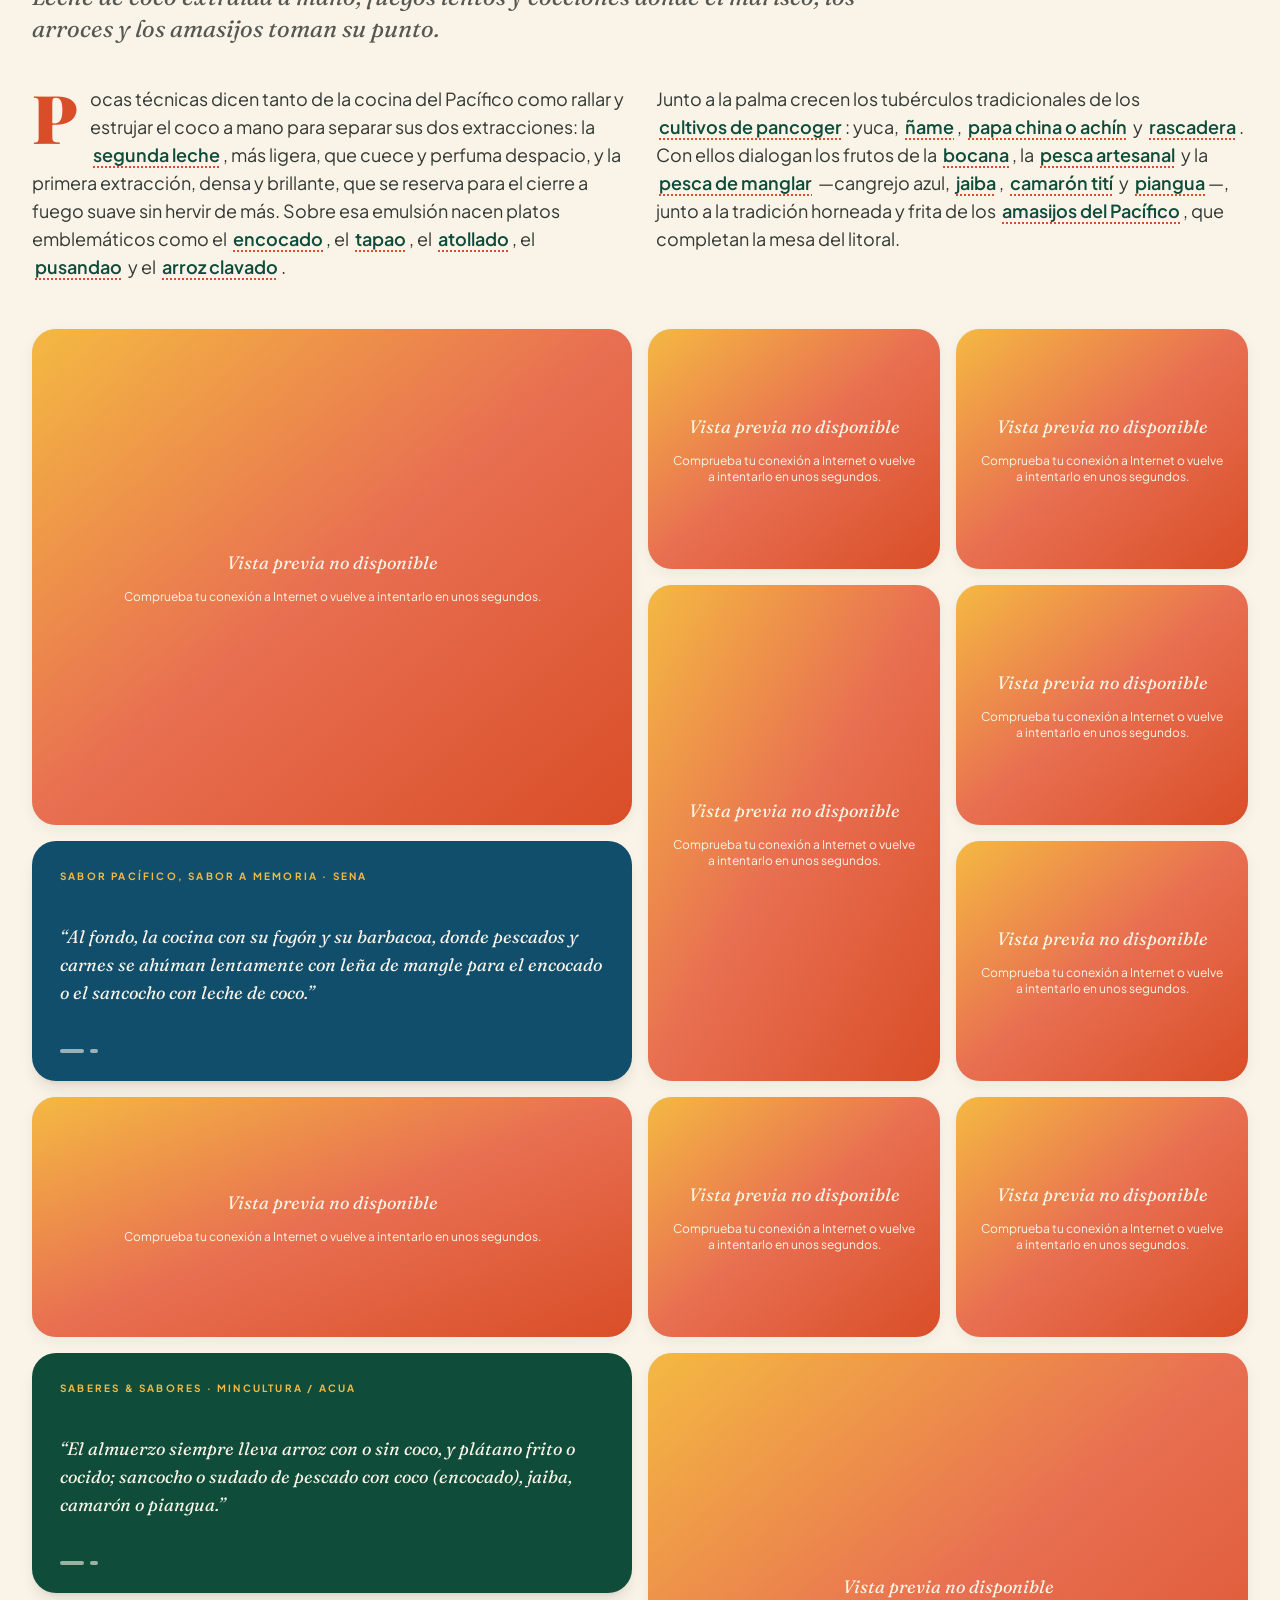
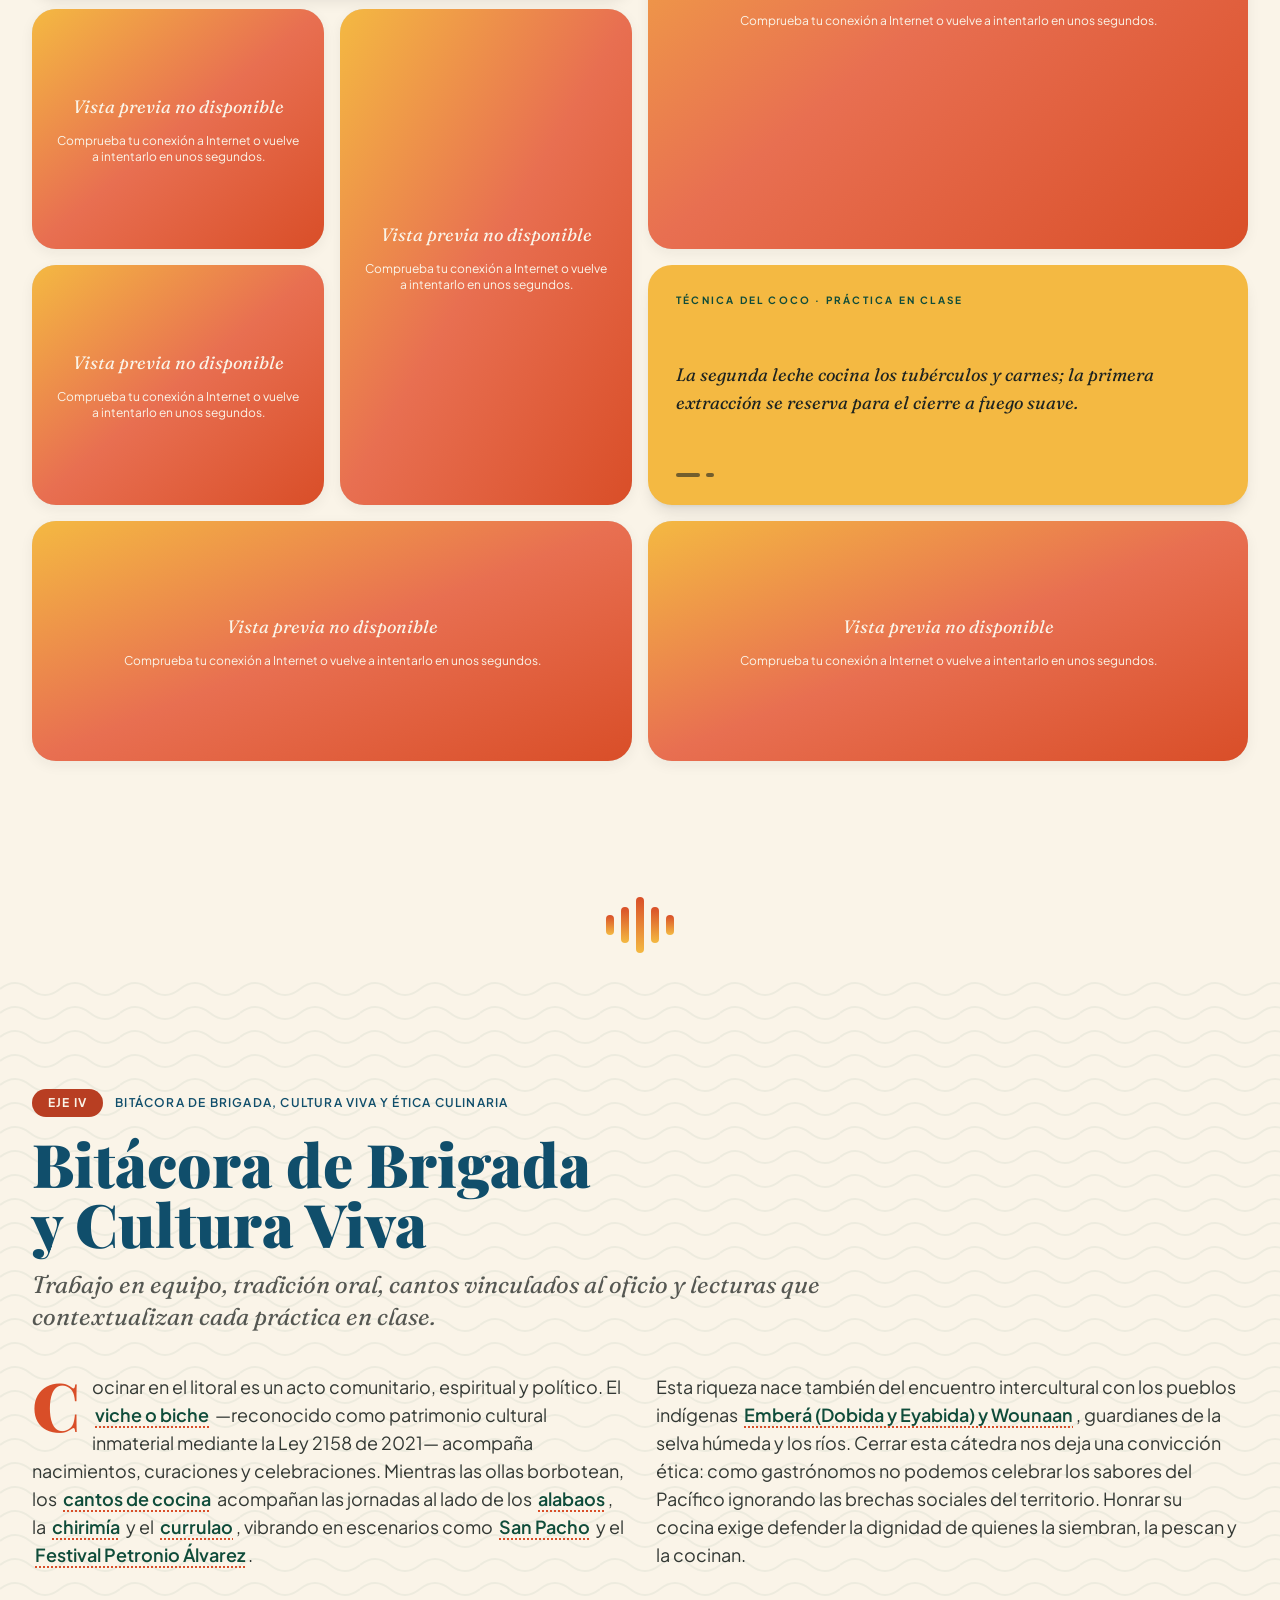
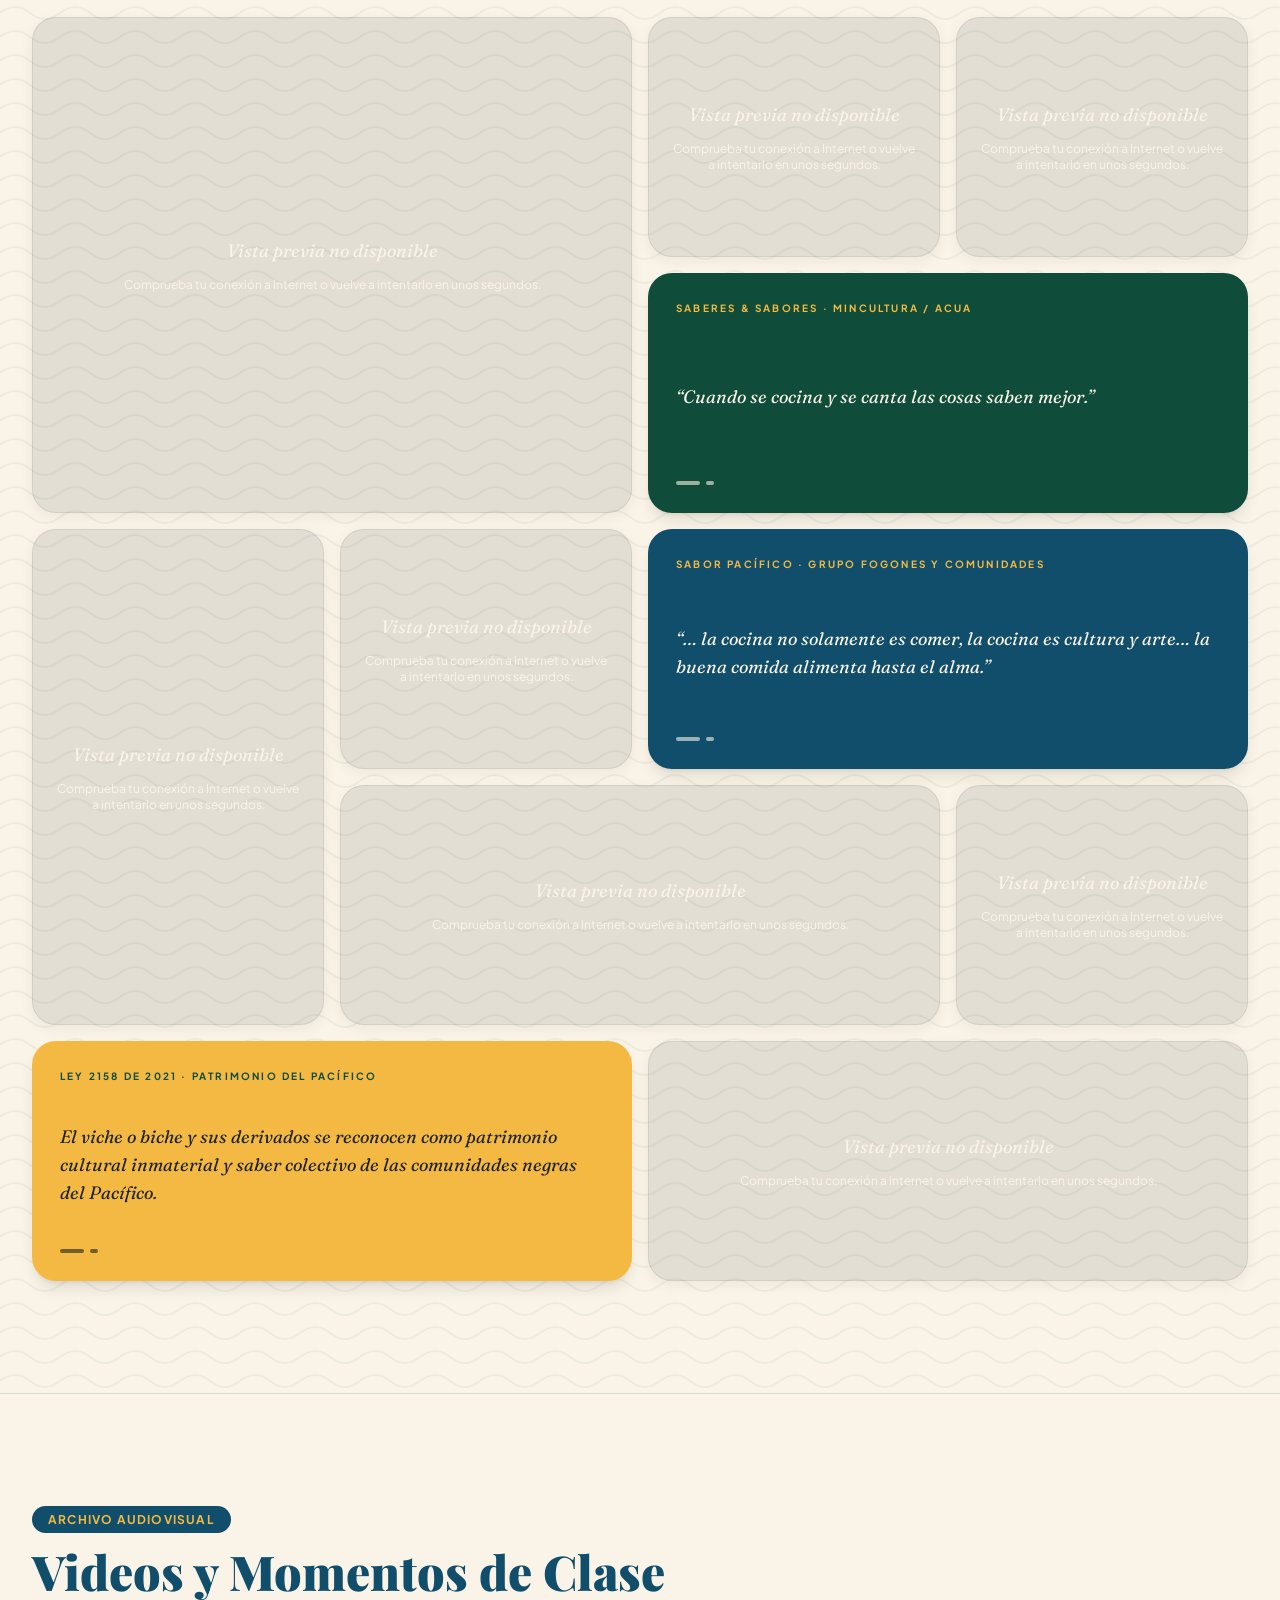
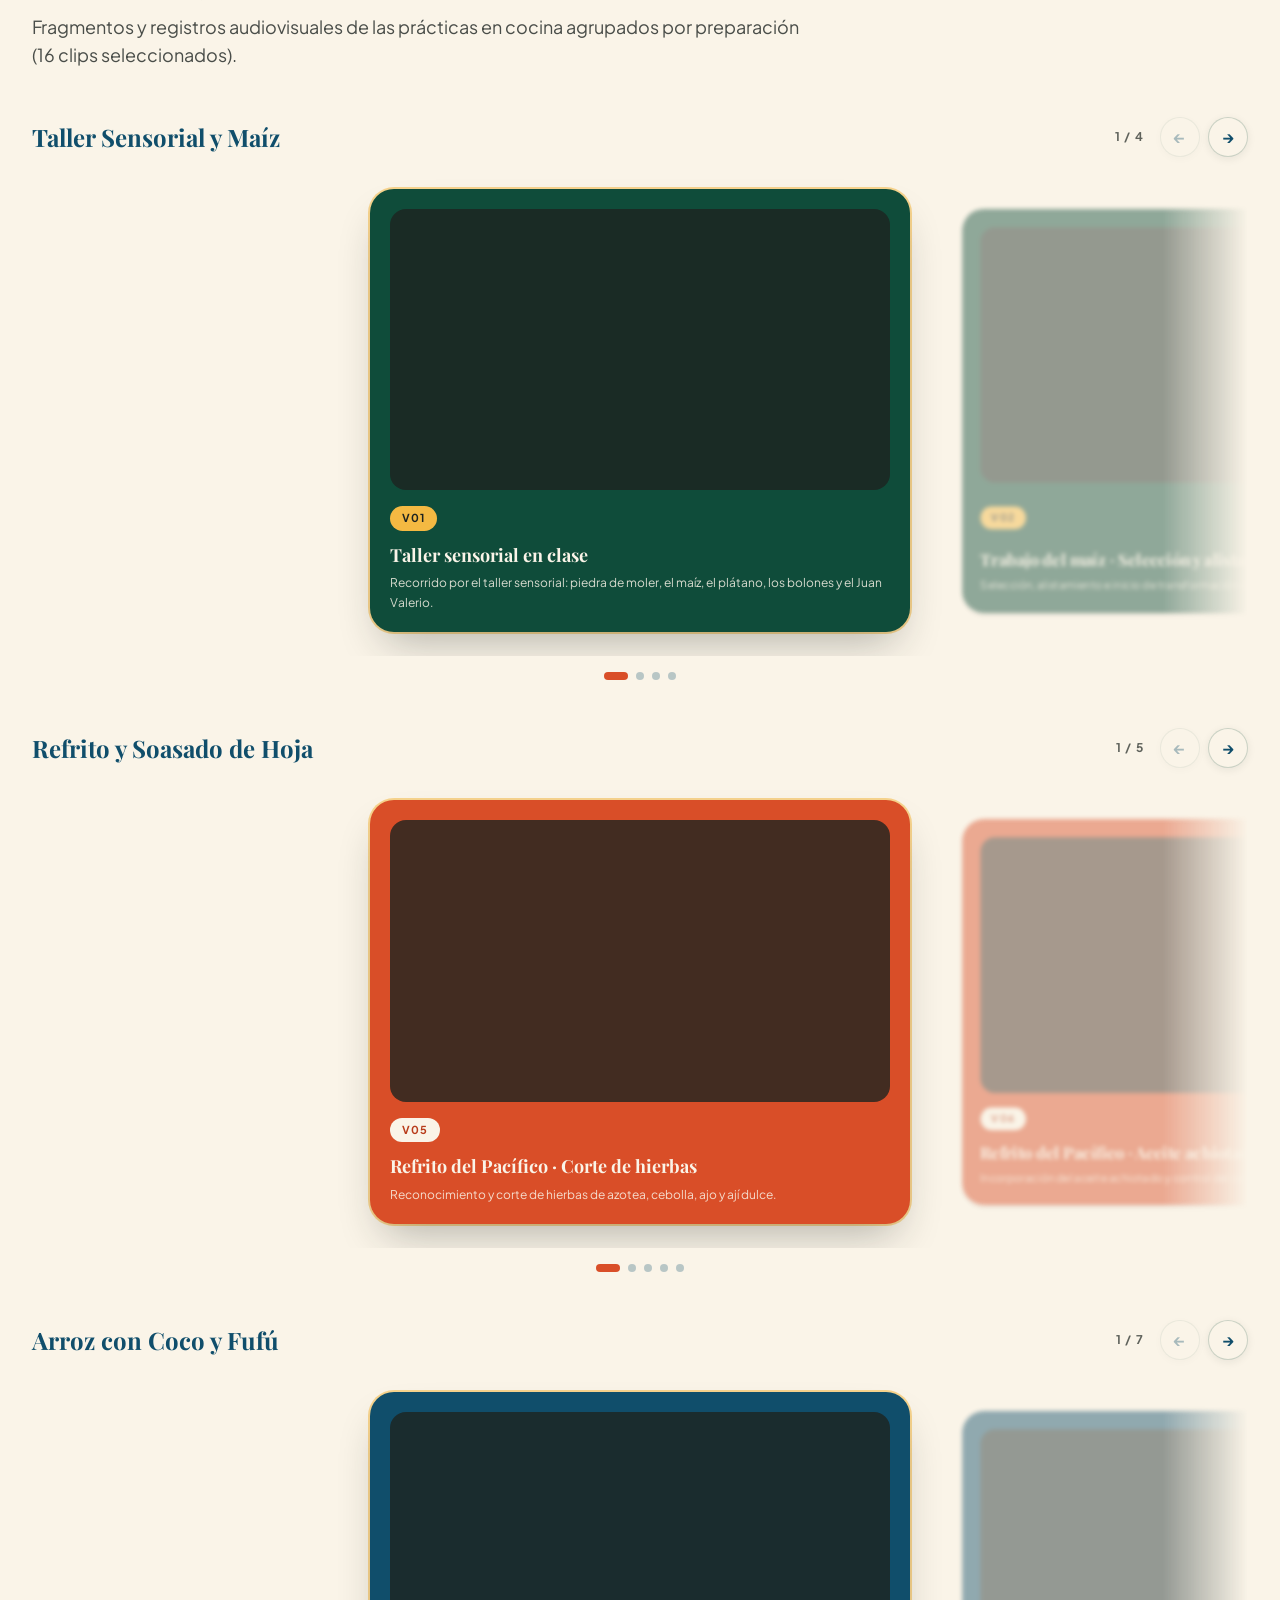
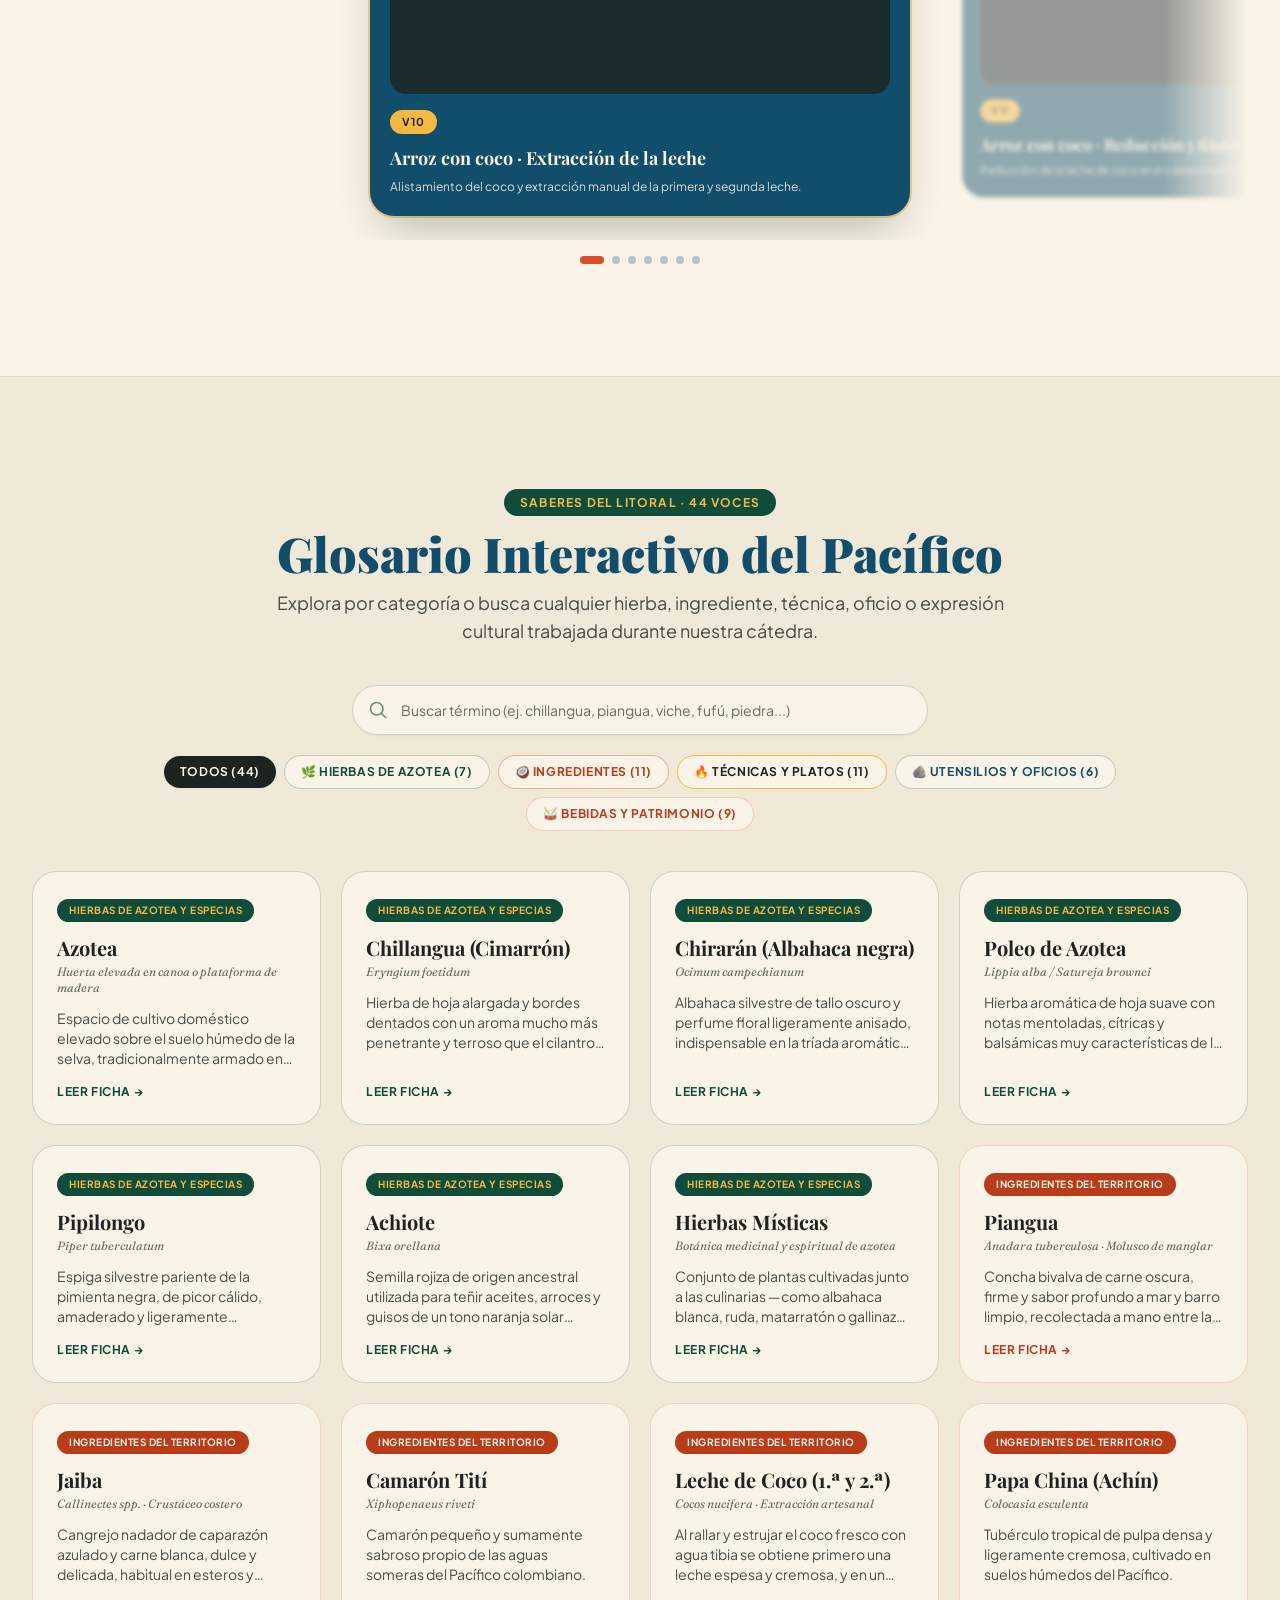
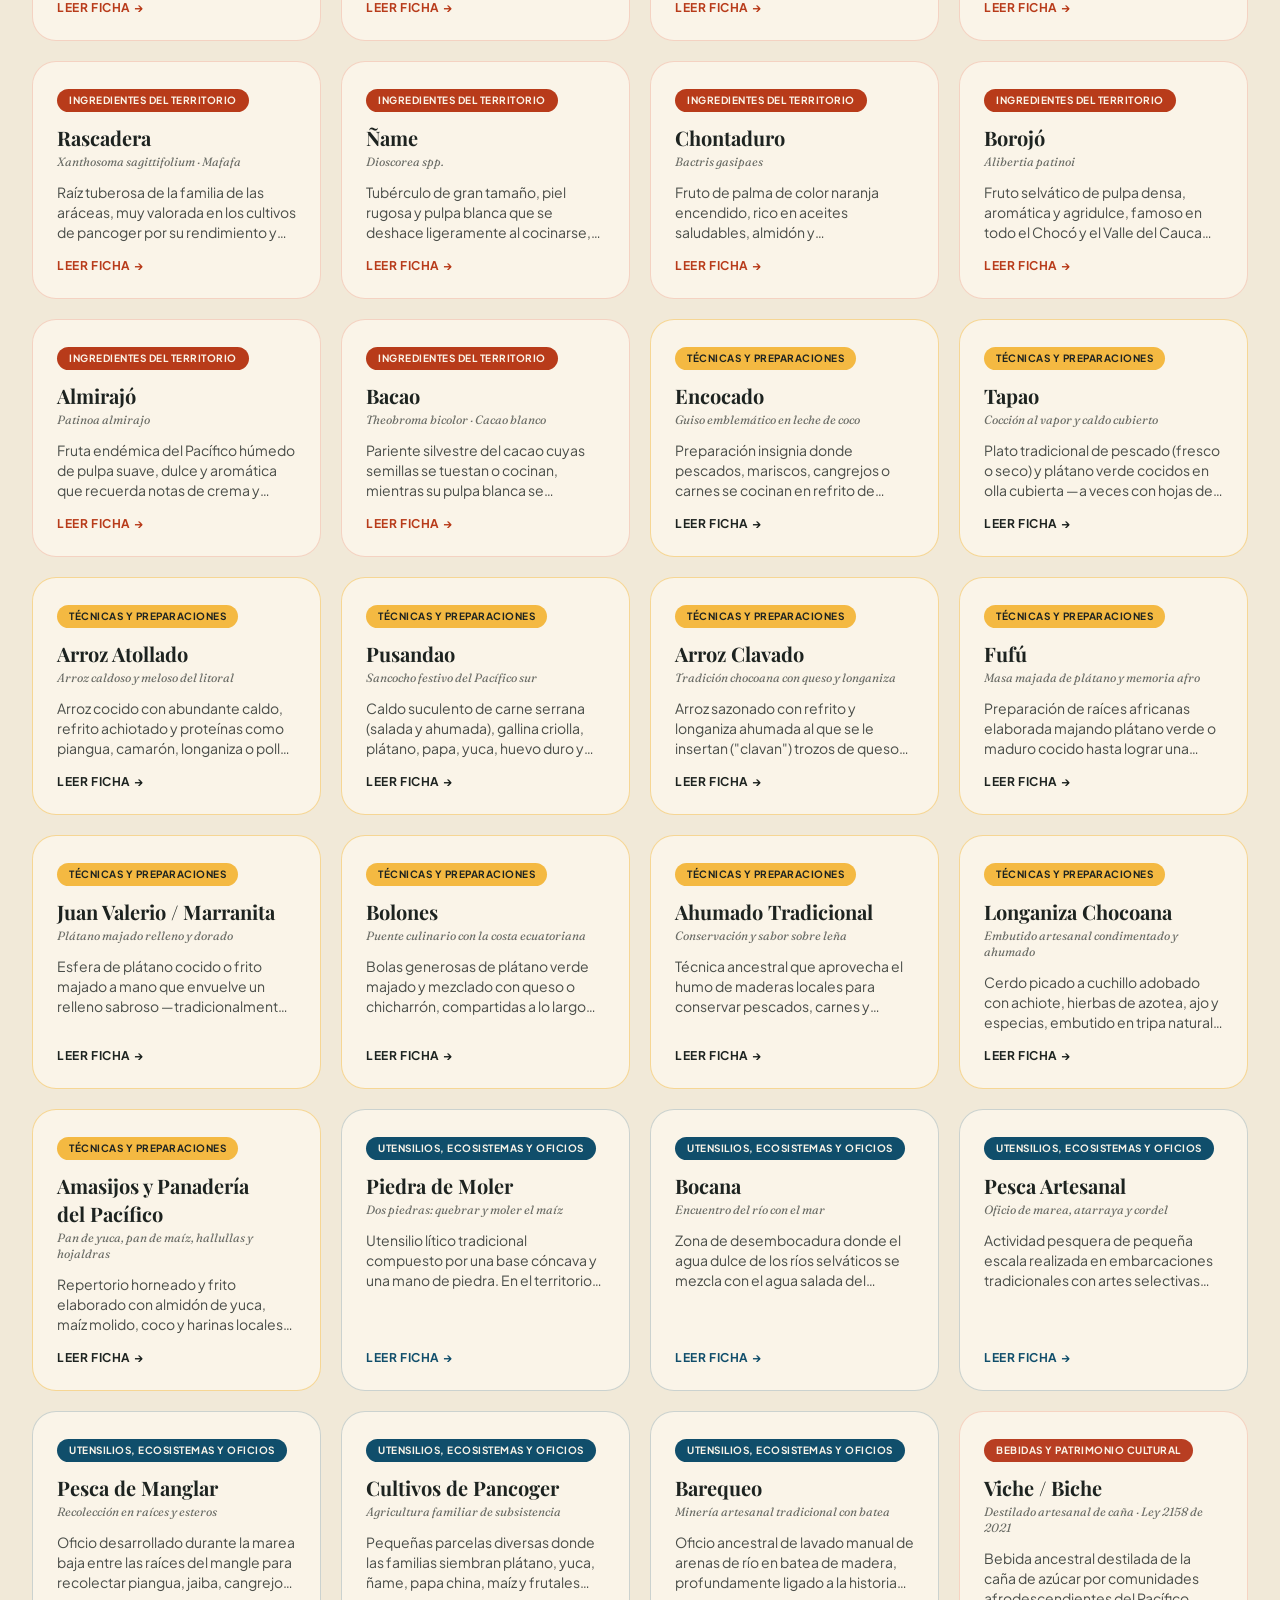
==== commit 7ef54c90: "feat: add floating magazine button and lazy-loaded Flipsnack modal" ====
--- a/index.html
+++ b/index.html
@@ -243,9 +243,24 @@
   #portada .border-t{margin-top:1.25rem!important;padding-top:1rem!important;gap:.75rem!important}
   #portada .mt-8{margin-top:1.15rem!important}
 }
+/* Floating Flipsnack magazine button & modal */
+.flipbook-fab{position:fixed;bottom:1.15rem;right:1.15rem;z-index:40;display:inline-flex;align-items:center;gap:.55rem;background:#0F4C3A;color:#FAF4E8;border:1.5px solid rgba(244,185,66,.75);padding:.75rem;border-radius:9999px;cursor:pointer;box-shadow:0 12px 28px -6px rgba(29,35,32,.36);transition:transform .22s cubic-bezier(.22,1,.36,1),background-color .2s ease,box-shadow .2s ease,opacity .2s ease}
+.flipbook-fab:hover{transform:translateY(-2px);background:#104E6B;box-shadow:0 16px 34px -6px rgba(16,78,107,.45)}
+.flipbook-fab.is-hidden-modal{opacity:0;pointer-events:none;transform:translateY(8px)}
+.flipbook-fab-label{display:none;font-size:.72rem;font-weight:700;letter-spacing:.07em;text-transform:uppercase;white-space:nowrap}
+@media(min-width:640px){.flipbook-fab{padding:.7rem 1.1rem}.flipbook-fab-label{display:inline}}
+.flipbook-modal{position:fixed;inset:0;z-index:60;background:rgba(29,35,32,.92);backdrop-filter:blur(8px);display:flex;align-items:center;justify-content:center;padding:.75rem}
+.flipbook-modal.hidden{display:none}
+.flipbook-dialog{width:100%;max-width:72rem;background:#1D2320;color:#FAF4E8;border:1px solid rgba(244,185,66,.28);border-radius:1.25rem;overflow:hidden;box-shadow:0 25px 60px -15px rgba(0,0,0,.6);animation:modalPopIn .2s cubic-bezier(.22,1,.36,1)}
+.flipbook-header{display:flex;align-items:center;justify-content:space-between;gap:1rem;padding:.85rem 1.25rem;border-bottom:1px solid rgba(250,244,232,.12)}
+.flipbook-stage{position:relative;width:100%;height:72dvh;min-height:360px;background:#141916;display:flex;align-items:center;justify-content:center}
+@media(min-width:640px){.flipbook-stage{height:78vh;min-height:480px}}
+.flipbook-stage iframe{position:absolute;inset:0;width:100%;height:100%;border:0;display:block}
+.flipbook-loading{font-size:.875rem;color:rgba(250,244,232,.7);letter-spacing:.02em}
+
 @media(max-width:400px){header > div:nth-child(2){gap:.25rem}#lb-caption{font-size:.875rem}#lb-original-name{overflow-wrap:anywhere}}
 @media(prefers-reduced-motion:reduce){html{scroll-behavior:auto!important}*,*::before,*::after{transition:none!important;animation:none!important}.reveal{opacity:1;transform:none}.video-carousel-track{scroll-behavior:auto!important}}
-@media print{*{transition:none!important;animation:none!important}.reveal{opacity:1!important;transform:none!important}.photo-open{position:relative!important;height:180px!important}figure{height:auto!important;min-height:240px}.artistic-fallback{position:absolute!important}figure figcaption{position:relative!important;background:#1D2320!important;padding:1rem!important;opacity:1!important}[id^="mosaic-c"]{grid-auto-rows:auto!important;grid-template-columns:repeat(2,minmax(0,1fr))!important;gap:1rem!important}[id^="mosaic-c"]>*{grid-column:auto!important;grid-row:auto!important}.video-carousel-viewport{-webkit-mask-image:none!important;mask-image:none!important;overflow:visible!important}.video-carousel-track{display:grid!important;grid-template-columns:repeat(2,minmax(0,1fr))!important;padding:0!important;overflow:visible!important}.video-slide{opacity:1!important;transform:none!important;filter:none!important}.video-nav-btn,.video-dots{display:none!important}}
+@media print{*{transition:none!important;animation:none!important}.no-print{display:none!important}.reveal{opacity:1!important;transform:none!important}.photo-open{position:relative!important;height:180px!important}figure{height:auto!important;min-height:240px}.artistic-fallback{position:absolute!important}figure figcaption{position:relative!important;background:#1D2320!important;padding:1rem!important;opacity:1!important}[id^="mosaic-c"]{grid-auto-rows:auto!important;grid-template-columns:repeat(2,minmax(0,1fr))!important;gap:1rem!important}[id^="mosaic-c"]>*{grid-column:auto!important;grid-row:auto!important}.video-carousel-viewport{-webkit-mask-image:none!important;mask-image:none!important;overflow:visible!important}.video-carousel-track{display:grid!important;grid-template-columns:repeat(2,minmax(0,1fr))!important;padding:0!important;overflow:visible!important}.video-slide{opacity:1!important;transform:none!important;filter:none!important}.video-nav-btn,.video-dots{display:none!important}}
 </style>
 </head>
 <body class="antialiased selection:bg-platano/40 selection:text-carbon">
@@ -1662,6 +1677,31 @@
       }
     });
   </script>
+
+  <!-- Botón flotante y modal de Edición Revista (Flipsnack) -->
+  <button type="button" id="flipbook-fab" class="flipbook-fab no-print" aria-haspopup="dialog" aria-controls="flipbook-modal" aria-label="Abrir edición revista digital en Flipsnack">
+    <svg class="w-5 h-5" viewBox="0 0 24 24" fill="none" stroke="#F4B942" stroke-width="2" stroke-linecap="round" stroke-linejoin="round" aria-hidden="true">
+      <path d="M2 4.5A2.5 2.5 0 0 1 4.5 2H12v18H4.5A2.5 2.5 0 0 0 2 22V4.5Z"/>
+      <path d="M22 4.5A2.5 2.5 0 0 0 19.5 2H12v18h7.5a2.5 2.5 0 0 1 2.5 2V4.5Z"/>
+    </svg>
+    <span class="flipbook-fab-label">Edición revista</span>
+  </button>
+
+  <div id="flipbook-modal" class="flipbook-modal hidden no-print" role="dialog" aria-modal="true" aria-labelledby="flipbook-title">
+    <div class="flipbook-dialog">
+      <div class="flipbook-header">
+        <div class="flex items-center gap-3 min-w-0">
+          <span class="px-2.5 py-1 rounded-full bg-selva text-platano text-[10px] font-bold uppercase tracking-widest shrink-0">15 págs</span>
+          <h3 id="flipbook-title" class="font-editorial font-bold text-base sm:text-lg text-coco truncate">Edición Revista · Marea &amp; Azotea</h3>
+        </div>
+        <button type="button" id="flipbook-close" aria-label="Cerrar edición revista" class="w-9 h-9 rounded-full bg-coco/10 hover:bg-achiote text-coco flex items-center justify-center text-xl font-bold transition-colors cursor-pointer shrink-0">×</button>
+      </div>
+      <div id="flipbook-stage" class="flipbook-stage" data-flipsnack-src="https://player.flipsnack.com/index.html?hash=OEU3QUVFNUVGQjUrem41ZWh1N3diMQ==">
+        <p class="flipbook-loading">Cargando edición revista…</p>
+      </div>
+    </div>
+  </div>
+
 <script>
 /* Accessible behavior supplements; keep the reference's interaction design. */
 const syncHeaderHeight=()=>document.documentElement.style.setProperty('--header-height',document.querySelector('header').getBoundingClientRect().height+'px');
@@ -1751,8 +1791,8 @@
 
 // Body scroll lock for modals (re-entrant safe)
 let savedOverflow='',isScrollLocked=false;
-const lockScroll=()=>{if(!isScrollLocked){savedOverflow=document.documentElement.style.overflow;isScrollLocked=true;}document.documentElement.style.overflow='hidden';};
-const unlockScroll=()=>{document.documentElement.style.overflow=savedOverflow;document.body.style.overflow='';isScrollLocked=false;};
+const lockScroll=()=>{if(!isScrollLocked){savedOverflow=document.documentElement.style.overflow;isScrollLocked=true;}document.documentElement.style.overflow='hidden';document.getElementById('flipbook-fab')?.classList.add('is-hidden-modal');};
+const unlockScroll=()=>{document.documentElement.style.overflow=savedOverflow;document.body.style.overflow='';isScrollLocked=false;document.getElementById('flipbook-fab')?.classList.remove('is-hidden-modal');};
 
 let modalReturnFocus = null;
 const focusModal = (id) => {
@@ -1796,15 +1836,53 @@
    mobileMenuBtn?.focus();
    return;
  }
- const modal=['glossary-modal','lightbox-modal'].map(id=>document.getElementById(id)).find(el=>el&&!el.classList.contains('hidden'));
+ const flipModal=document.getElementById('flipbook-modal');
+ if(e.key==='Escape'&&flipModal&&!flipModal.classList.contains('hidden')){
+   closeFlipbook();
+   return;
+ }
+ const modal=['glossary-modal','lightbox-modal','flipbook-modal'].map(id=>document.getElementById(id)).find(el=>el&&!el.classList.contains('hidden'));
  if(!modal||e.key!=='Tab')return;
- const els=[...modal.querySelectorAll('button,a[href],input,[tabindex]:not([tabindex="-1"])')].filter(el=>!el.disabled&&el.getClientRects().length);
+ const els=[...modal.querySelectorAll('button,a[href],input,iframe,[tabindex]:not([tabindex="-1"])')].filter(el=>!el.disabled&&el.getClientRects().length);
  if(!els.length)return;
  const first=els[0],last=els.at(-1);
  if(!modal.contains(document.activeElement)){e.preventDefault();first.focus();}
  else if(e.shiftKey&&document.activeElement===first){e.preventDefault();last.focus();}
  else if(!e.shiftKey&&document.activeElement===last){e.preventDefault();first.focus();}
 });
+
+// Lazy-loaded Flipsnack flipbook modal
+const flipbookFab=document.getElementById('flipbook-fab');
+const flipbookModal=document.getElementById('flipbook-modal');
+const flipbookClose=document.getElementById('flipbook-close');
+const flipbookStage=document.getElementById('flipbook-stage');
+function openFlipbook(){
+  if(!flipbookModal)return;
+  if(flipbookStage&&!flipbookStage.querySelector('iframe')){
+    const src=flipbookStage.dataset.flipsnackSrc;
+    if(src){
+      const iframe=document.createElement('iframe');
+      iframe.src=src;
+      iframe.title='Marea y Azotea — Edición Revista en Flipsnack';
+      iframe.allowFullscreen=true;
+      iframe.allow='autoplay; clipboard-read; clipboard-write';
+      flipbookStage.appendChild(iframe);
+    }
+  }
+  modalReturnFocus=document.activeElement;
+  flipbookModal.classList.remove('hidden');
+  lockScroll();
+  flipbookClose?.focus();
+}
+function closeFlipbook(){
+  if(!flipbookModal||flipbookModal.classList.contains('hidden'))return;
+  flipbookModal.classList.add('hidden');
+  unlockScroll();
+  modalReturnFocus?.focus({preventScroll:true});
+}
+flipbookFab?.addEventListener('click',openFlipbook);
+flipbookClose?.addEventListener('click',closeFlipbook);
+flipbookModal?.addEventListener('click',e=>{if(e.target===flipbookModal)closeFlipbook();});
 mobileMenuBtn.setAttribute('aria-controls','mobile-menu');mobileMenuBtn.setAttribute('aria-expanded','false');
 new MutationObserver(()=>mobileMenuBtn.setAttribute('aria-expanded',String(!mobileMenu.classList.contains('hidden')))).observe(mobileMenu,{attributes:true,attributeFilter:['class']});
 document.querySelectorAll('.g-tab').forEach(btn=>btn.setAttribute('aria-pressed',String(btn.dataset.cat===activeGlossaryCat)));
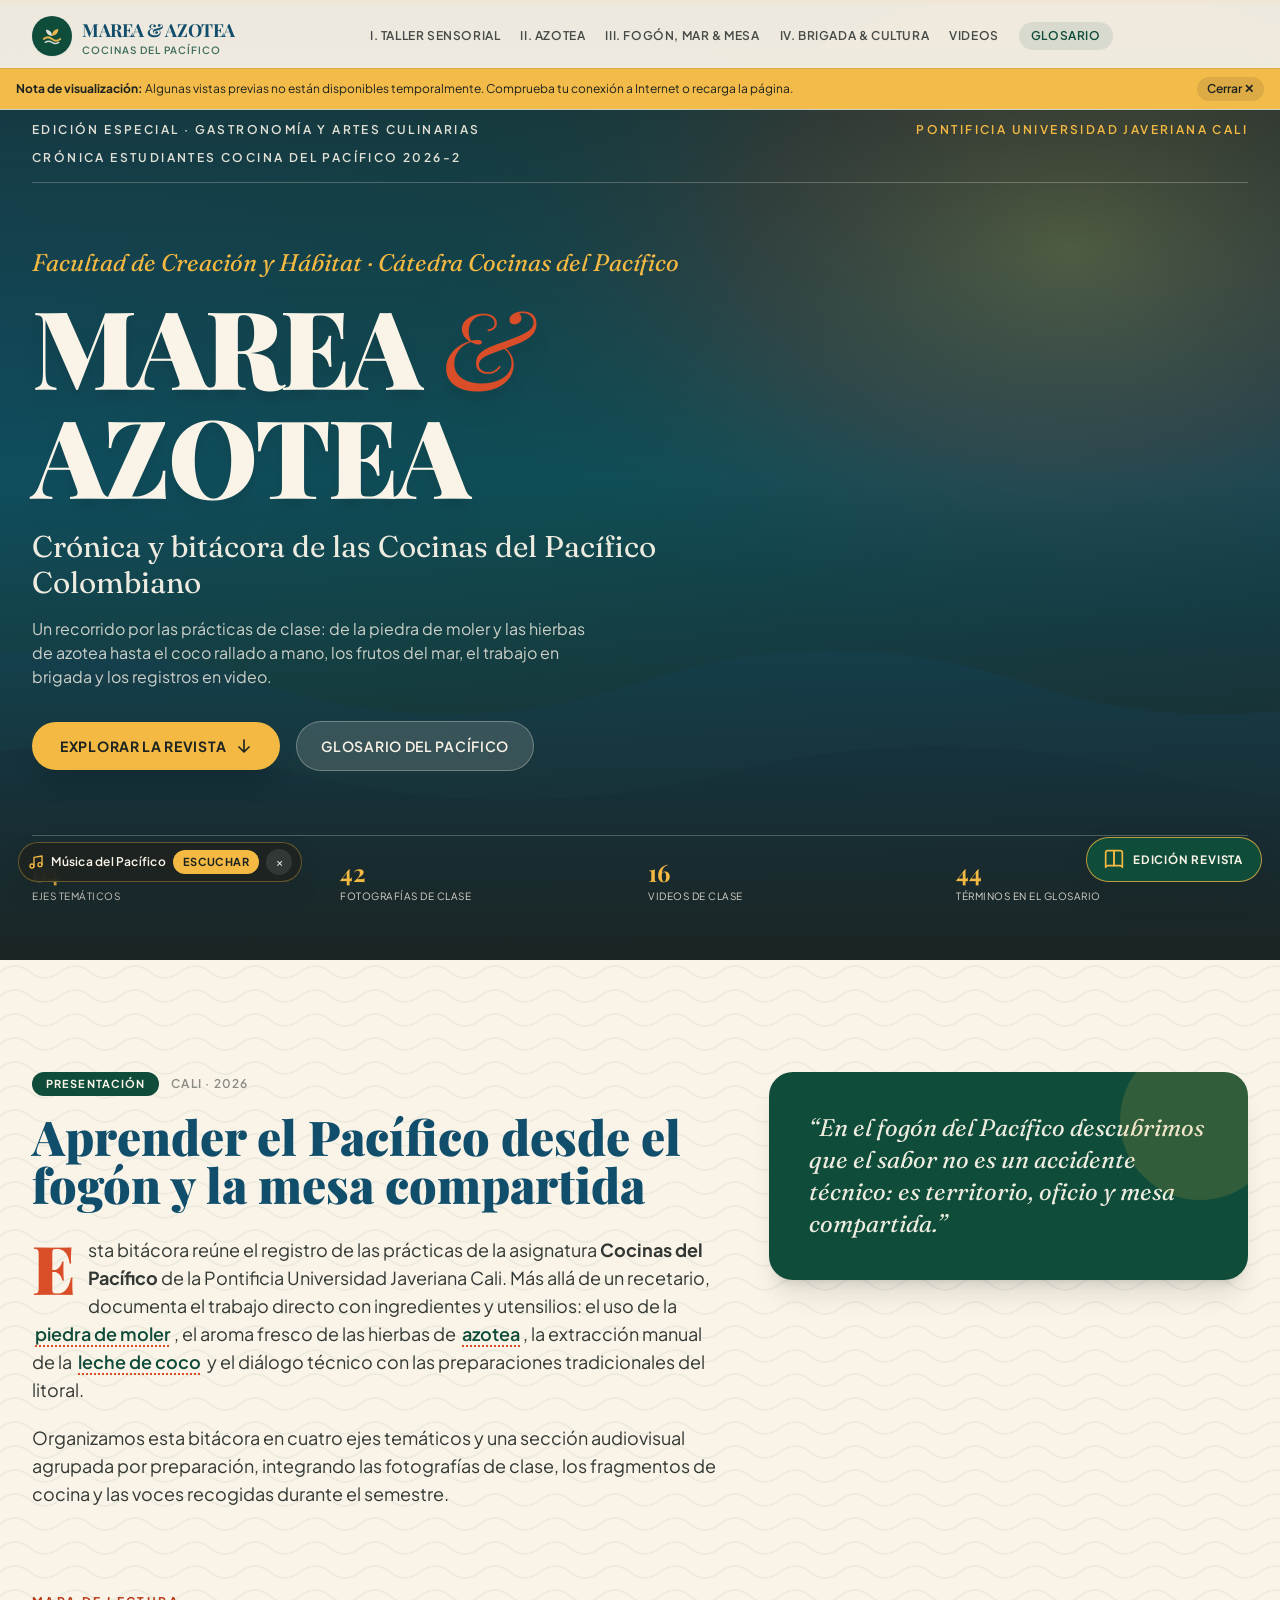
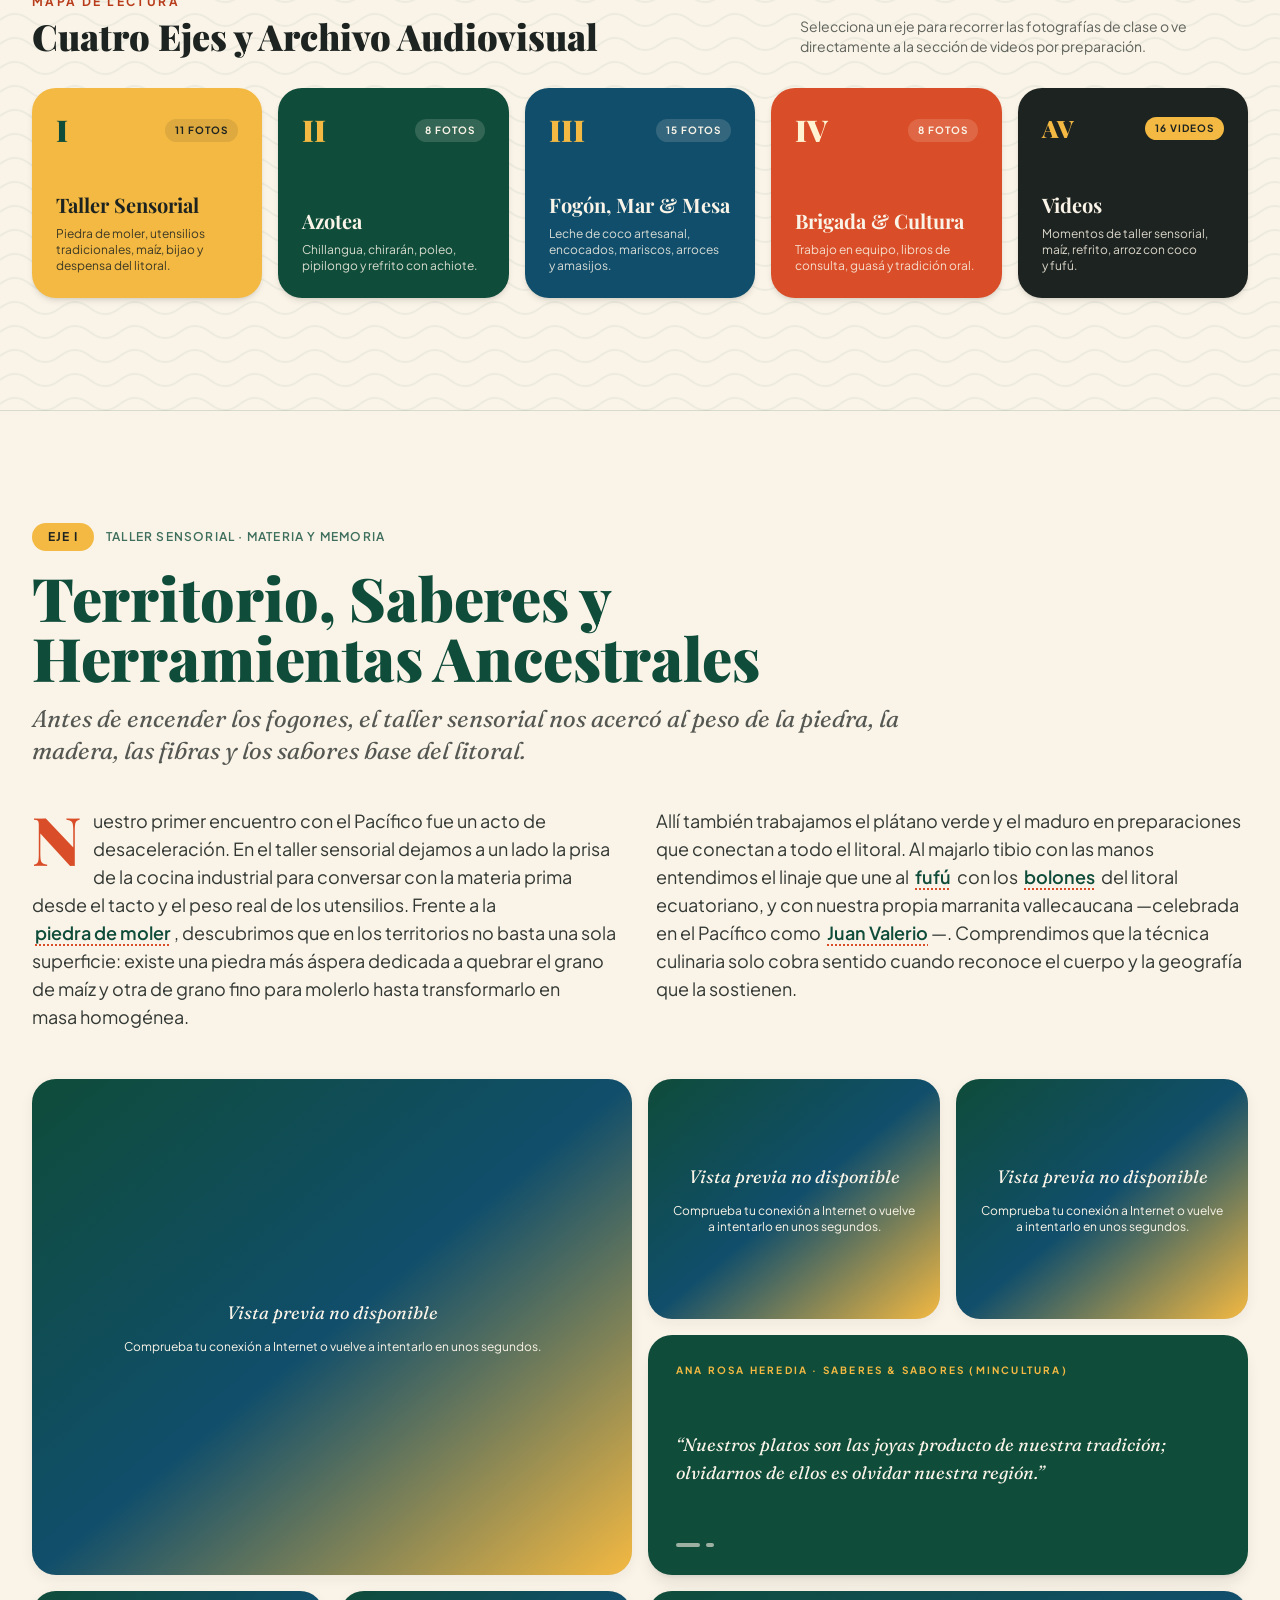
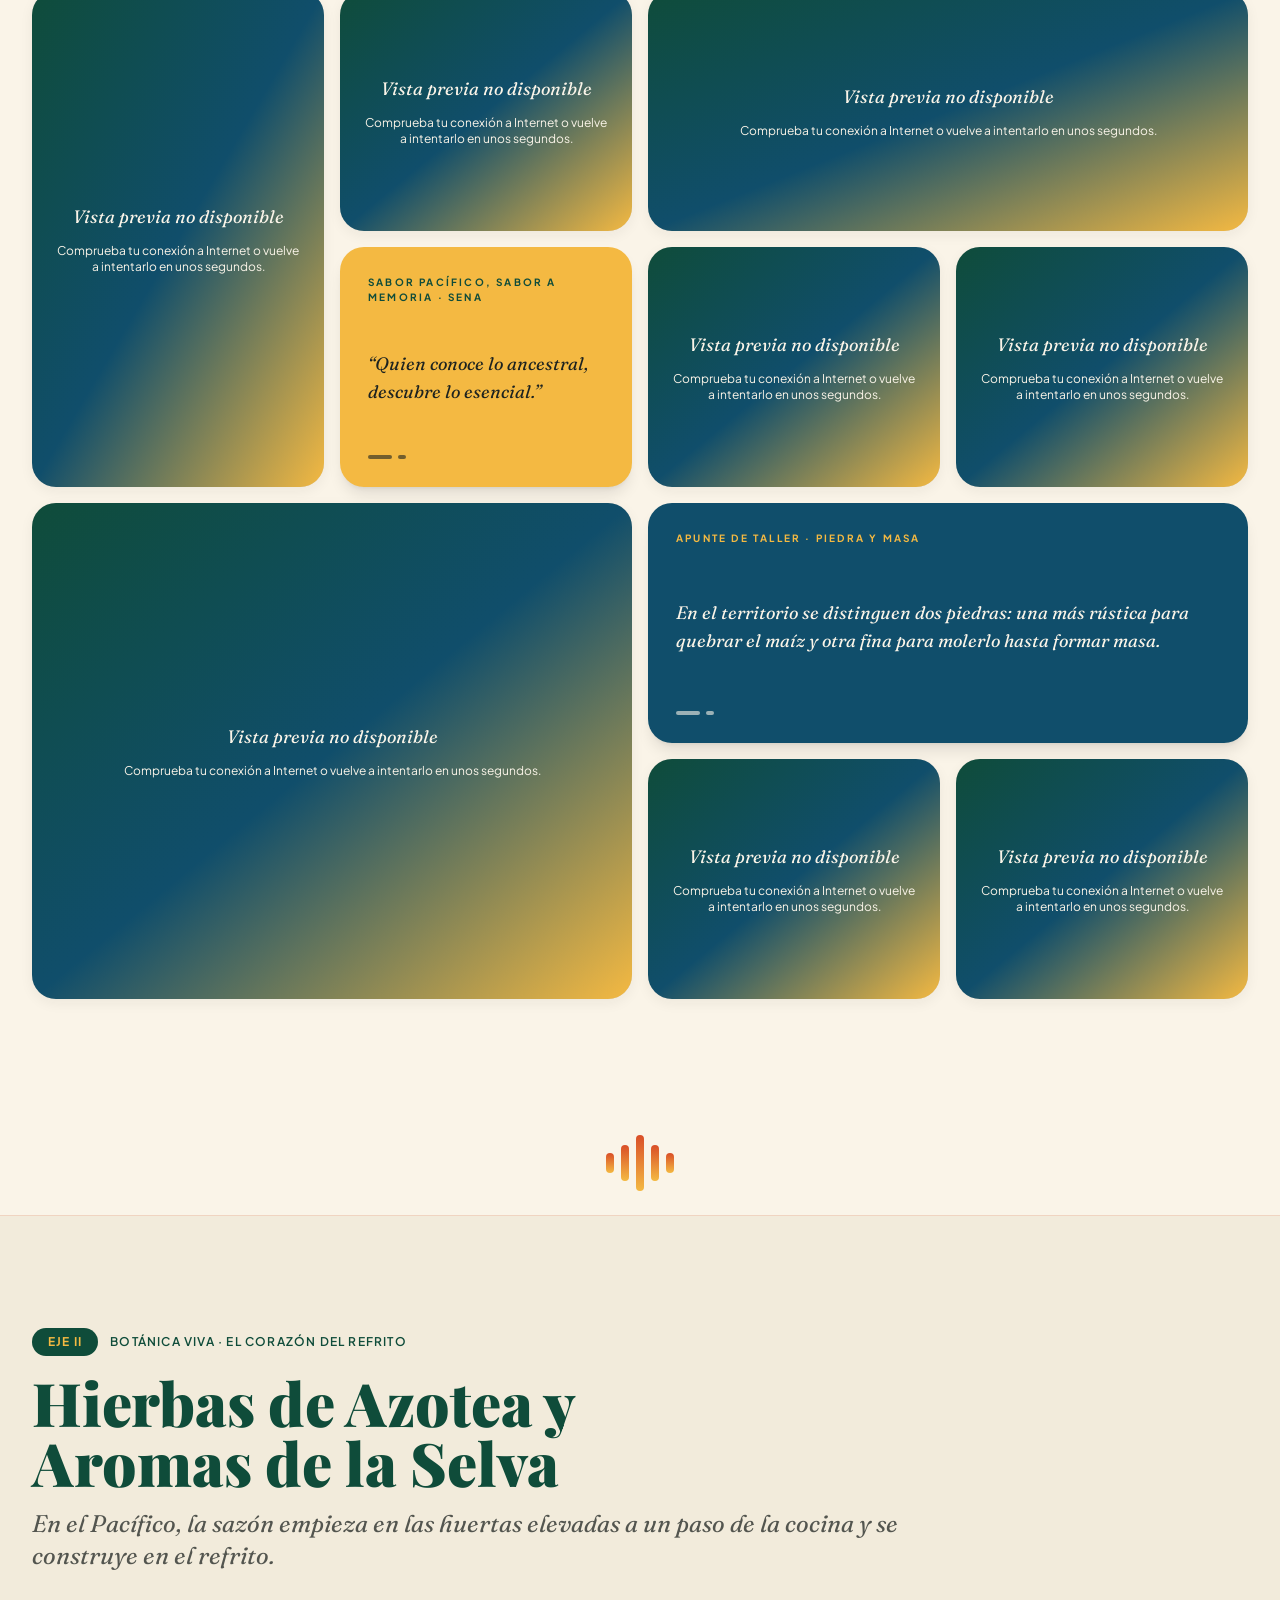
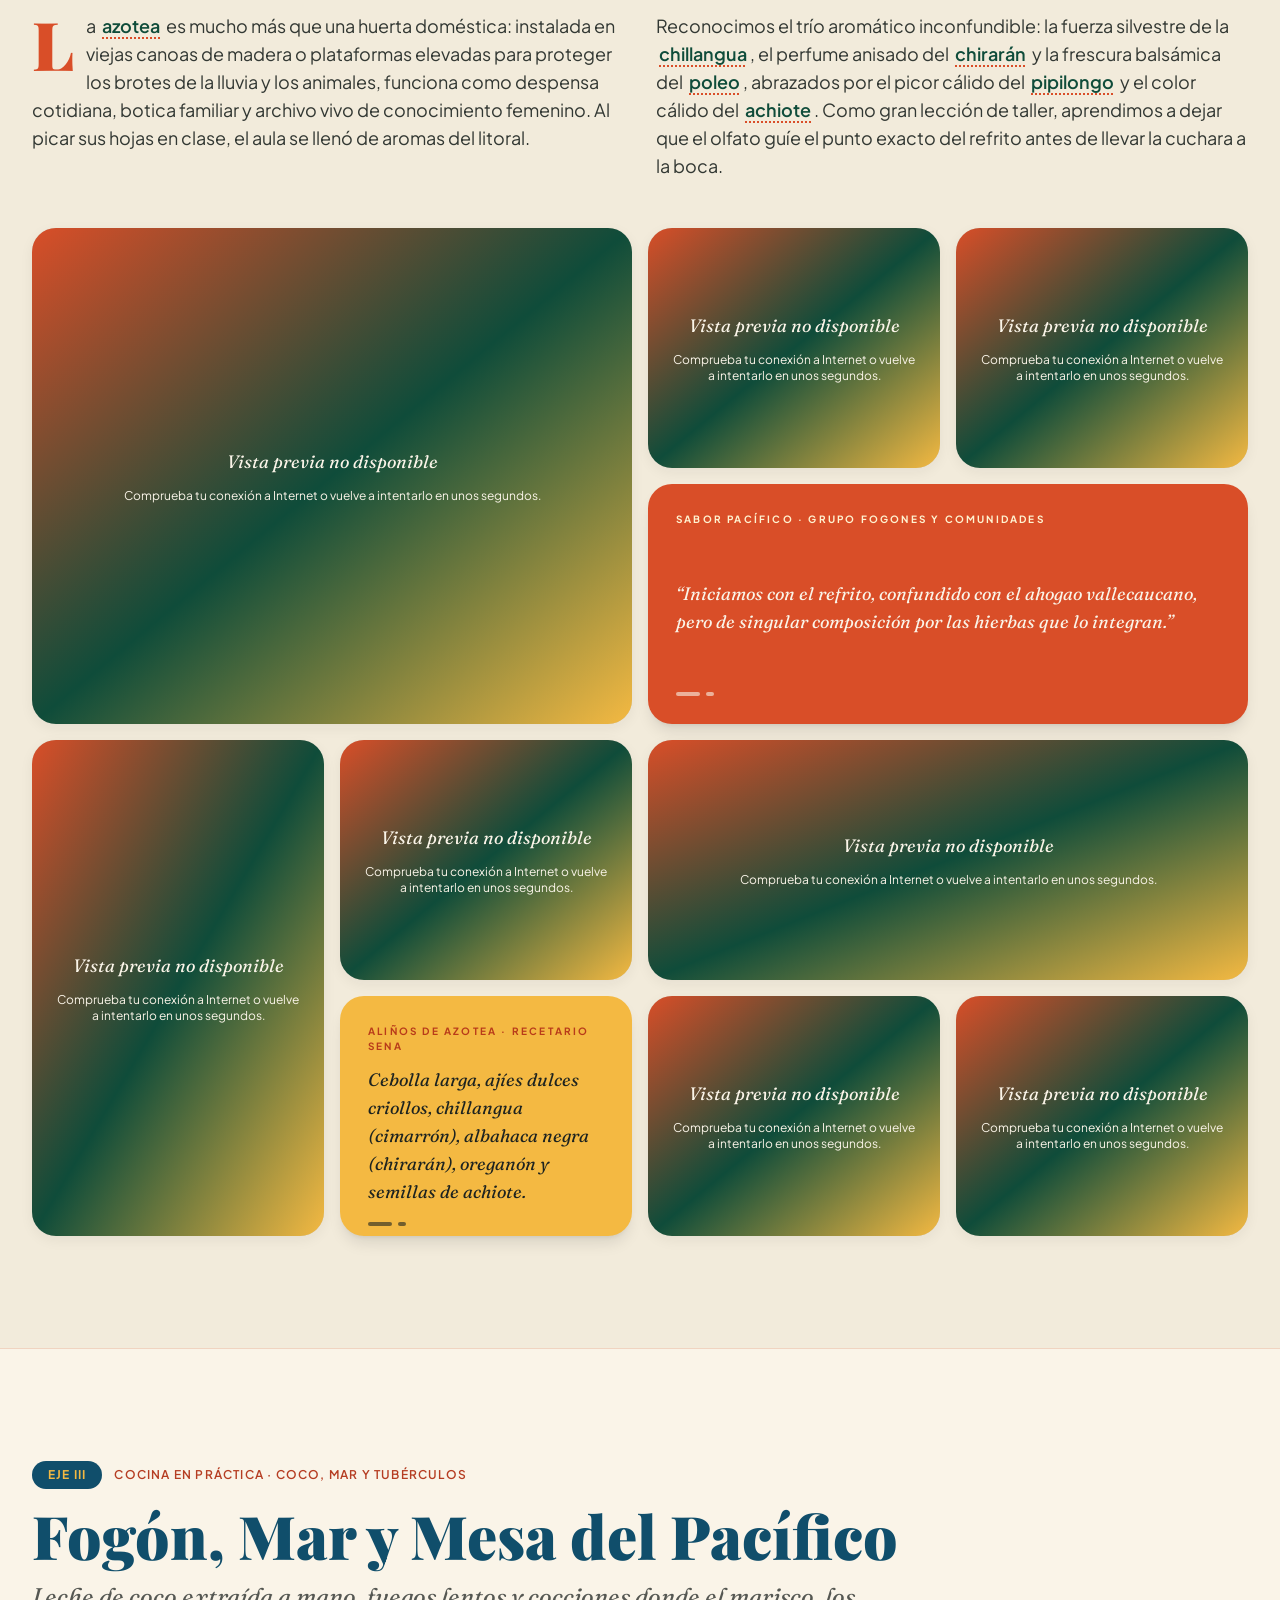
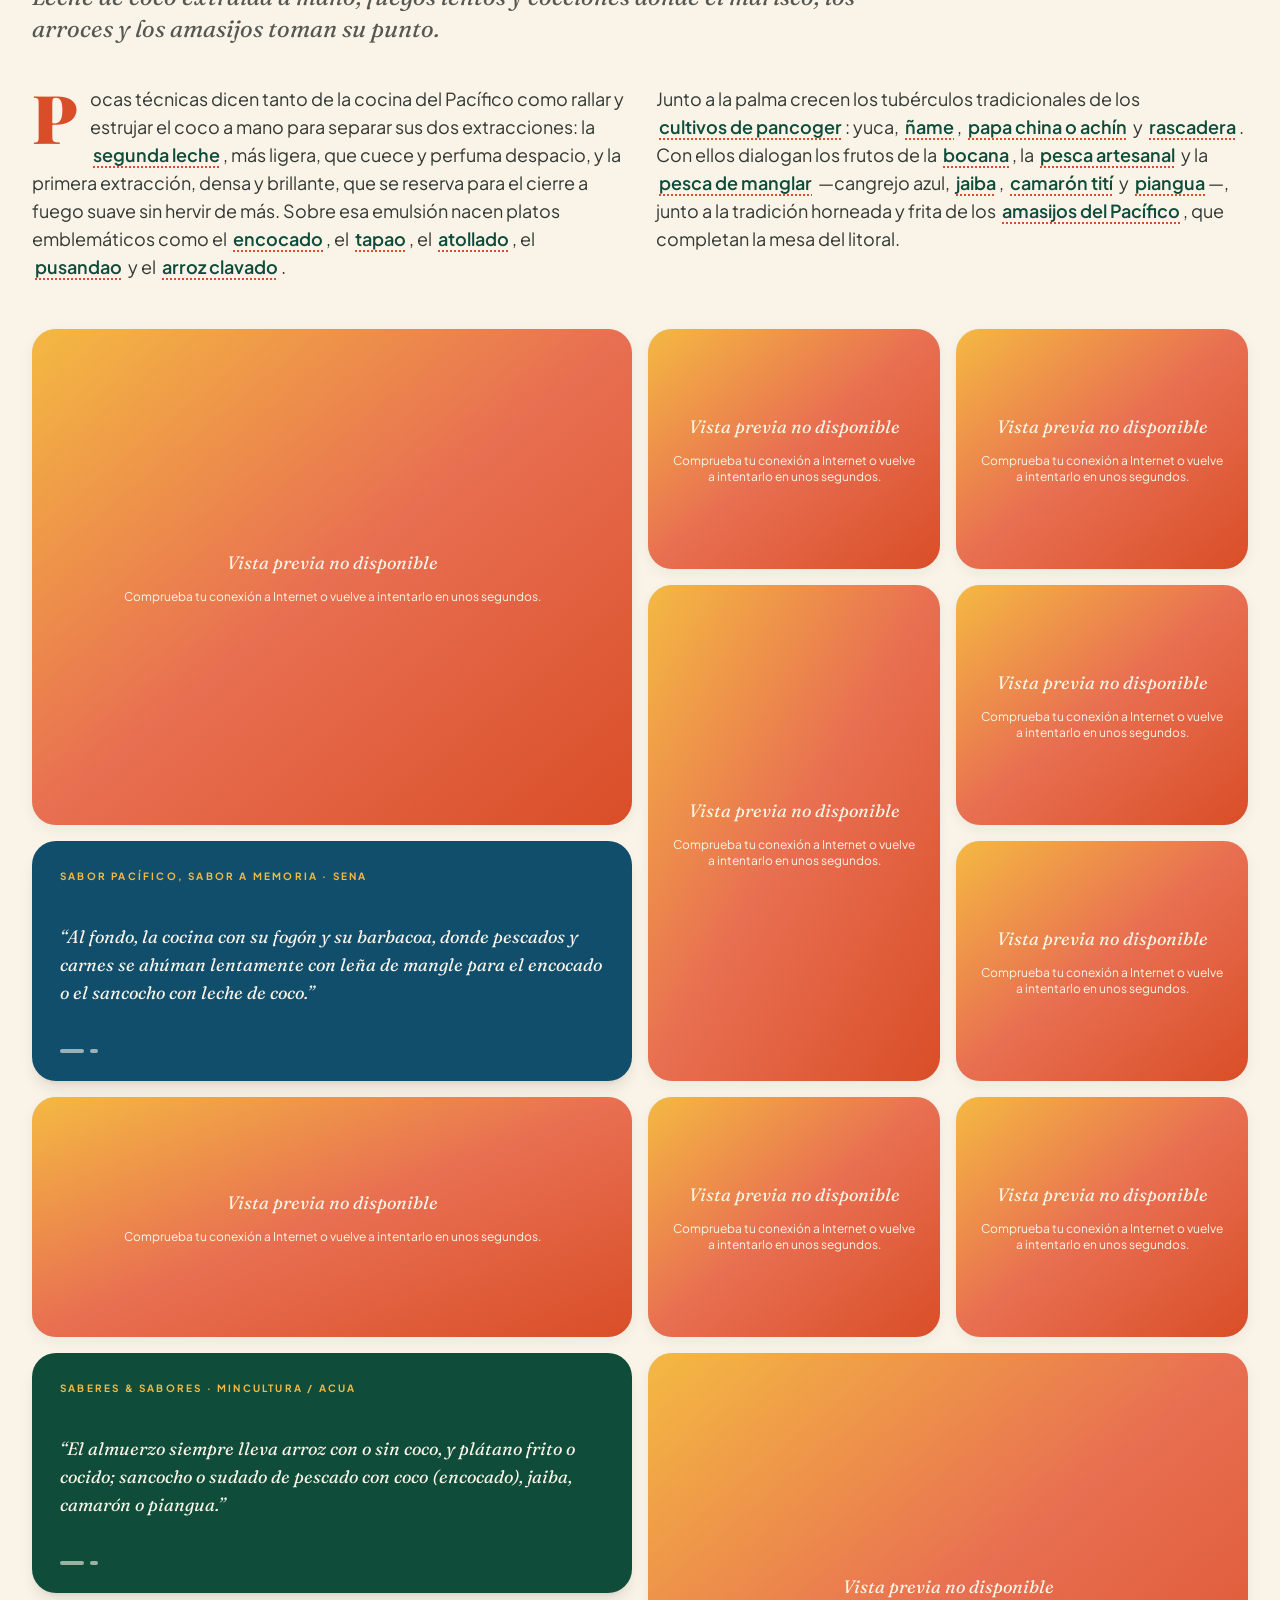
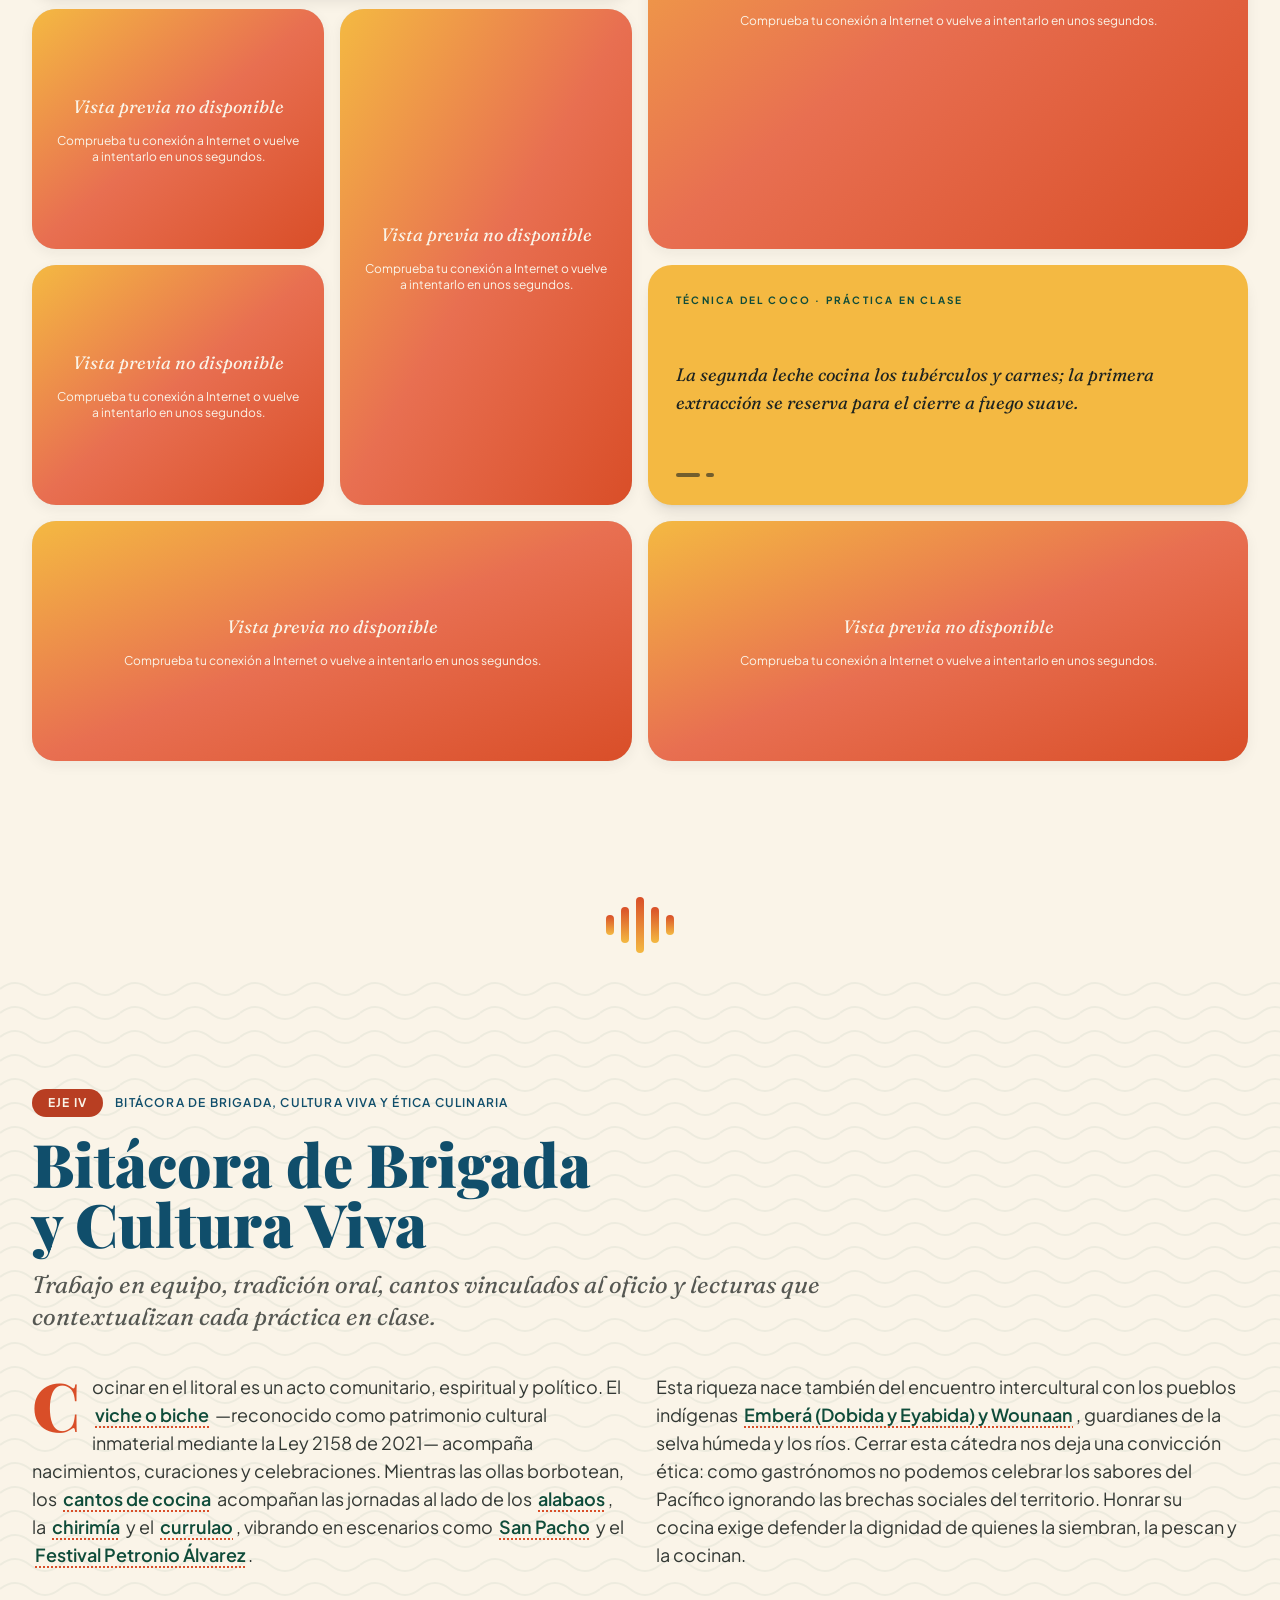
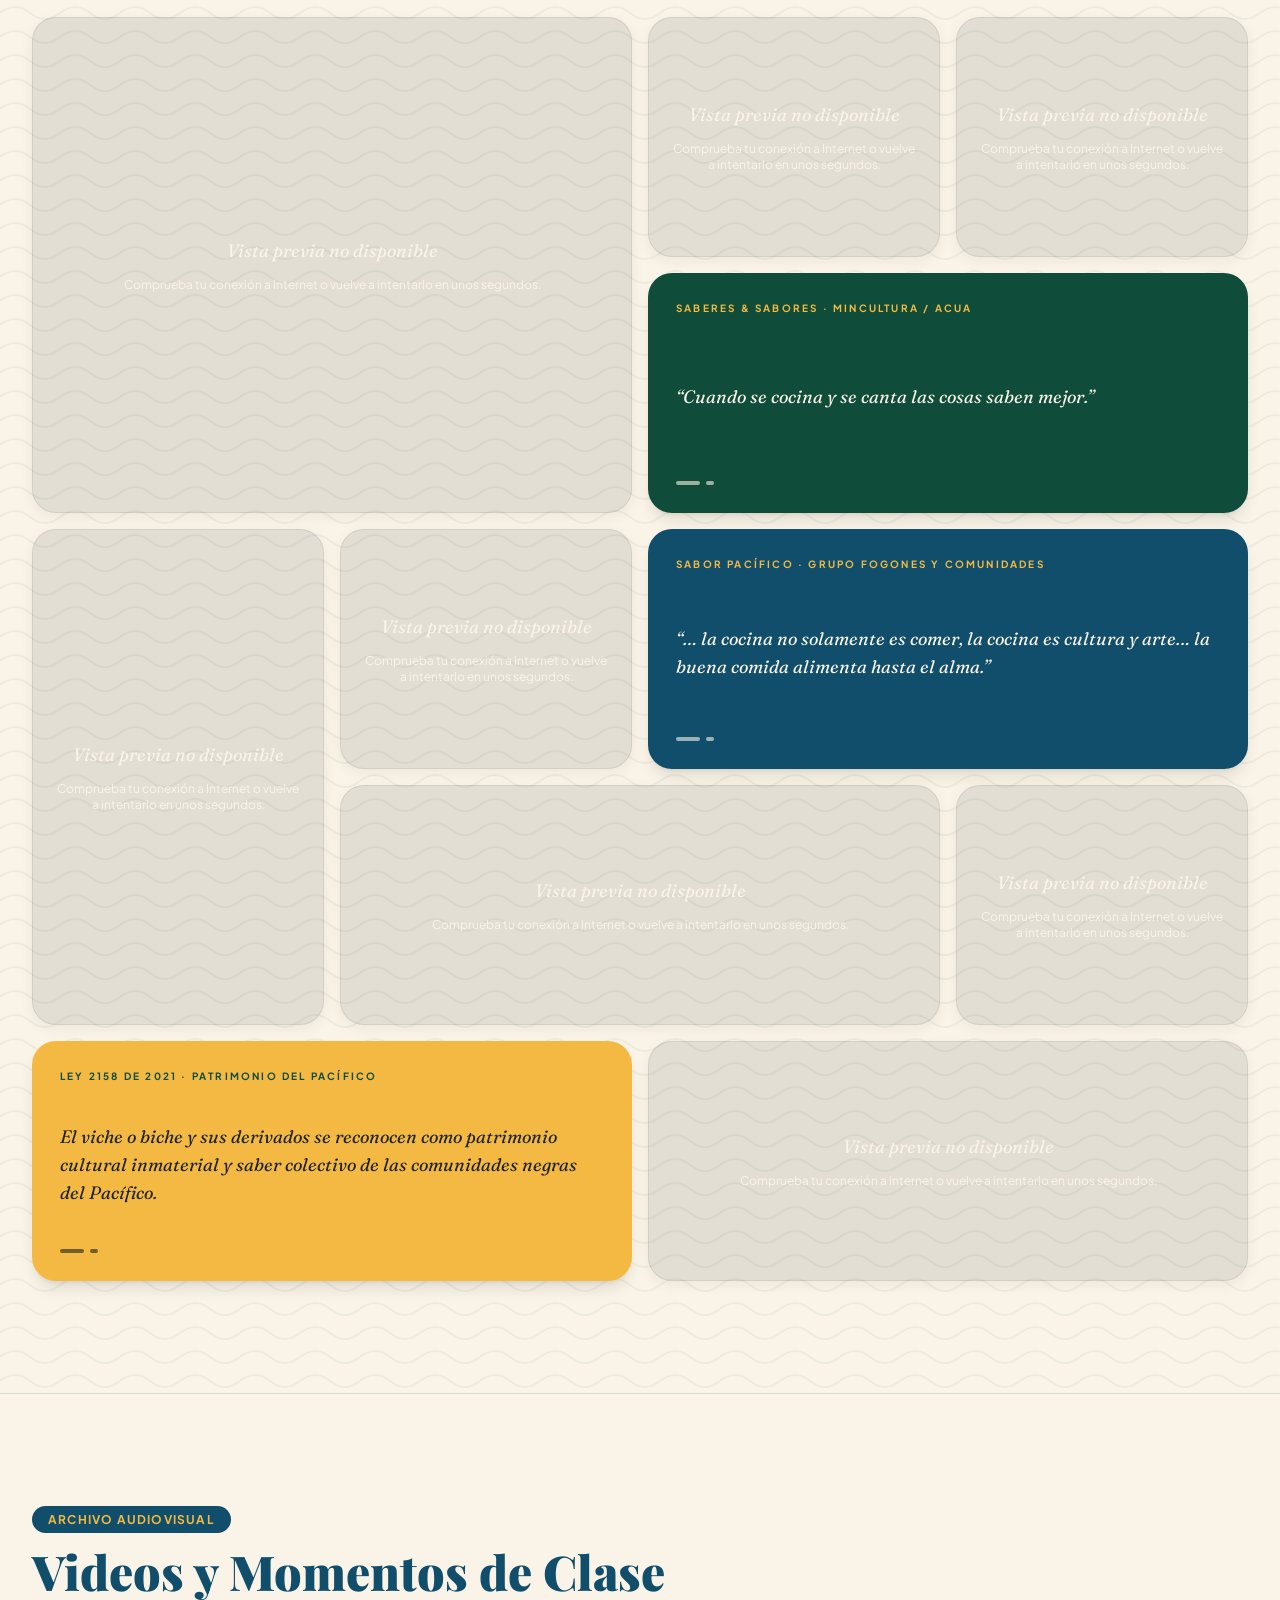
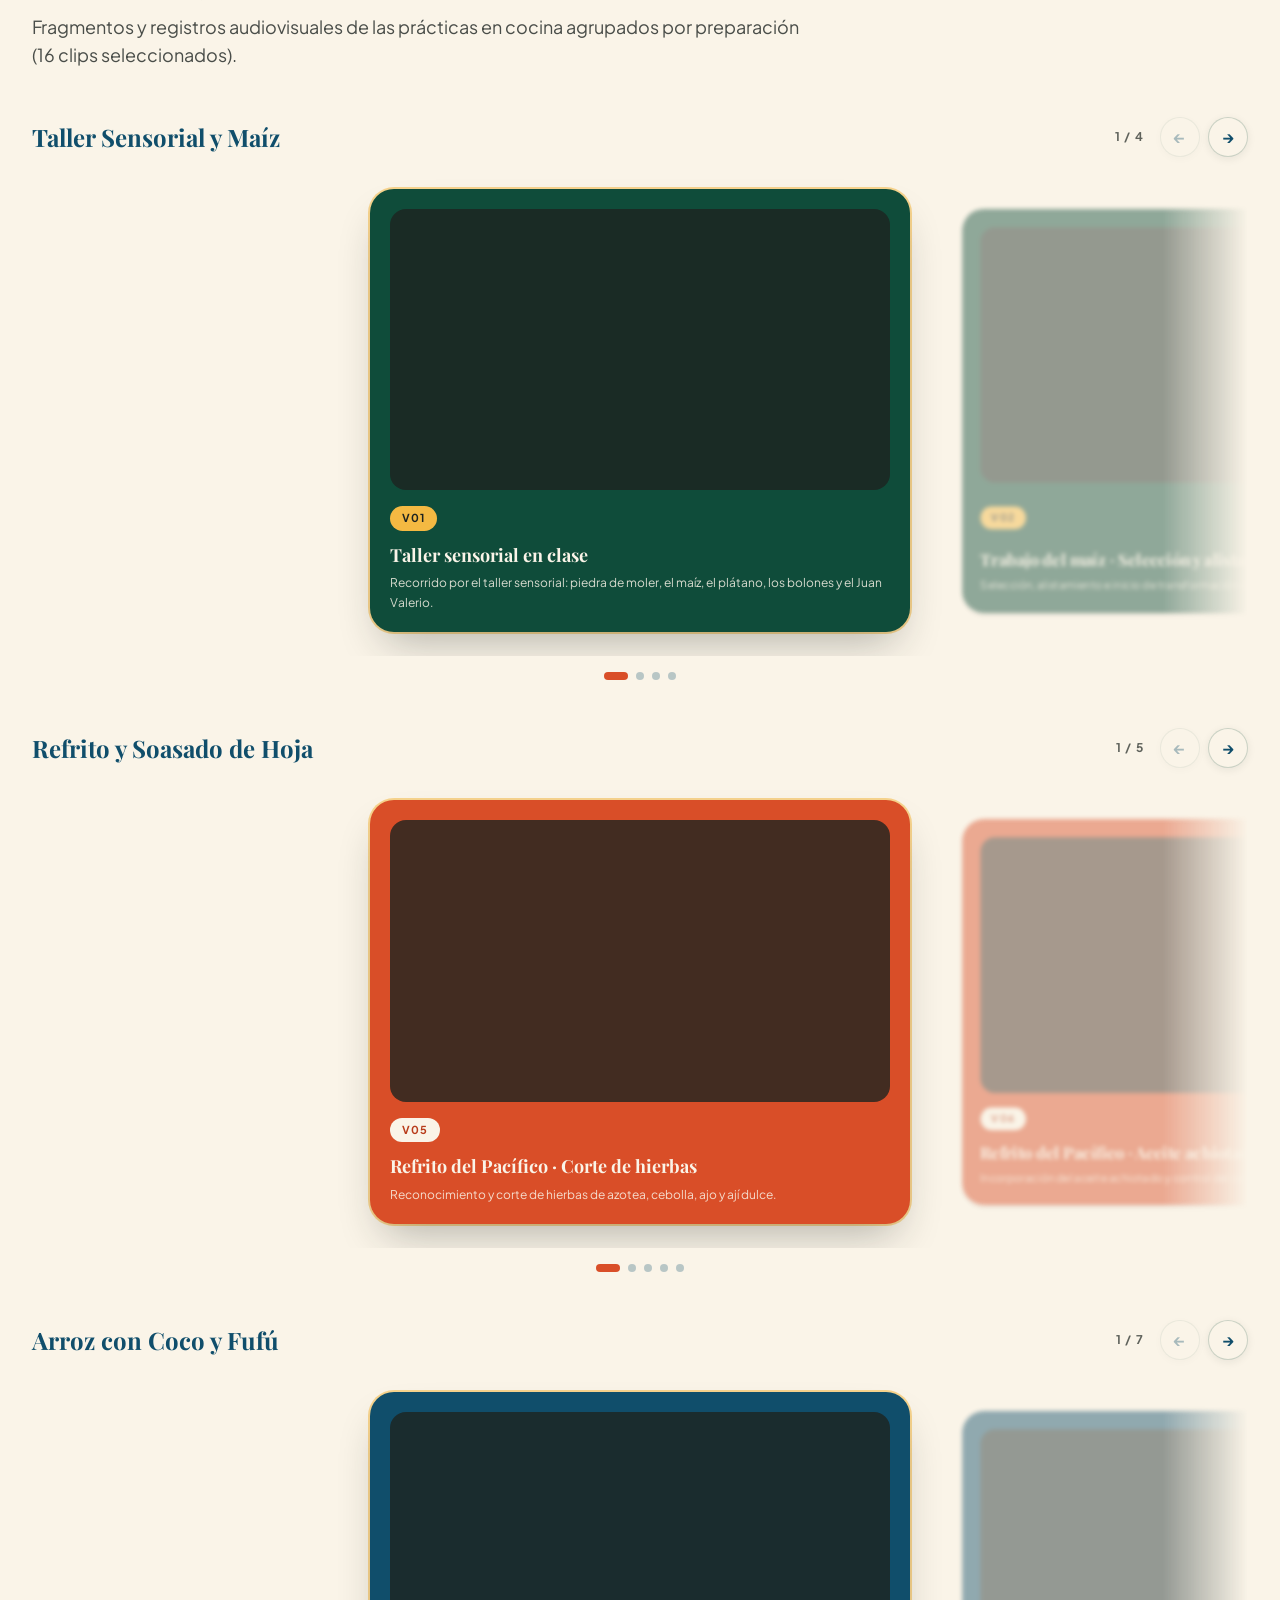
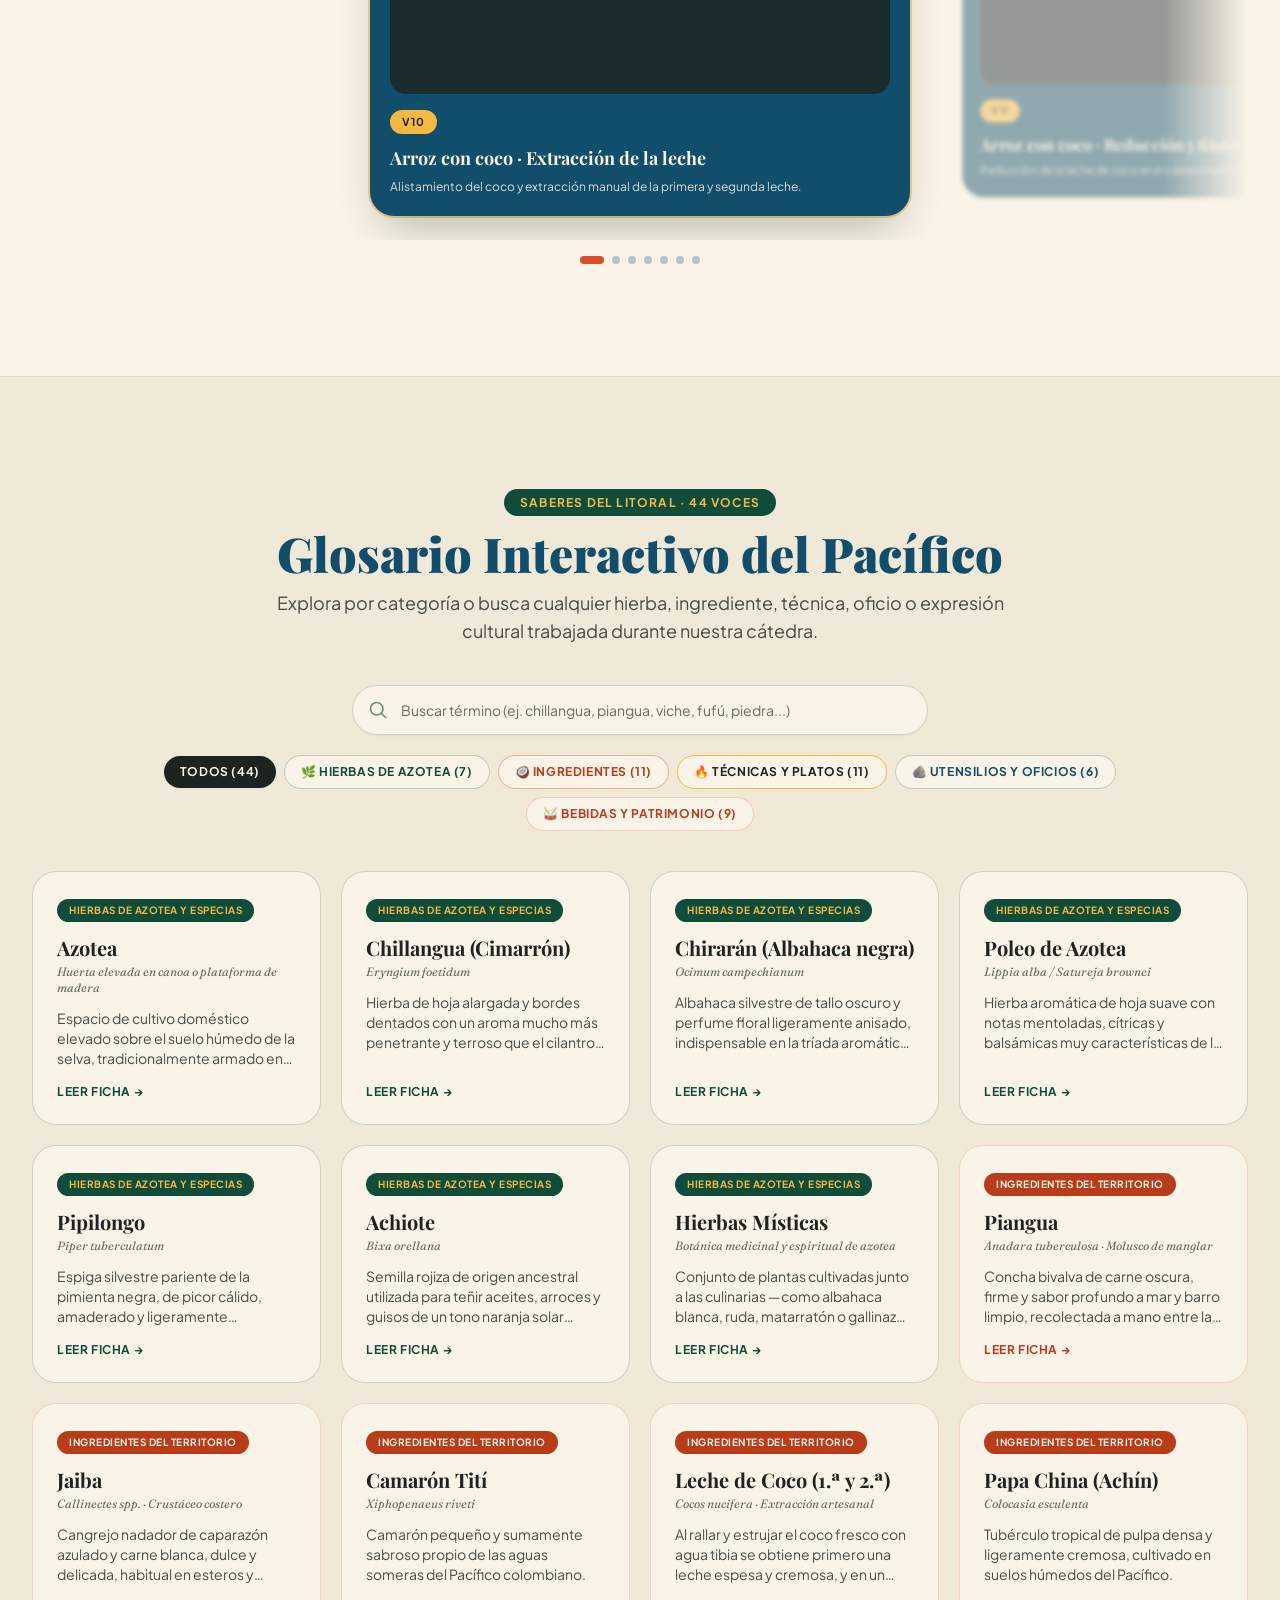
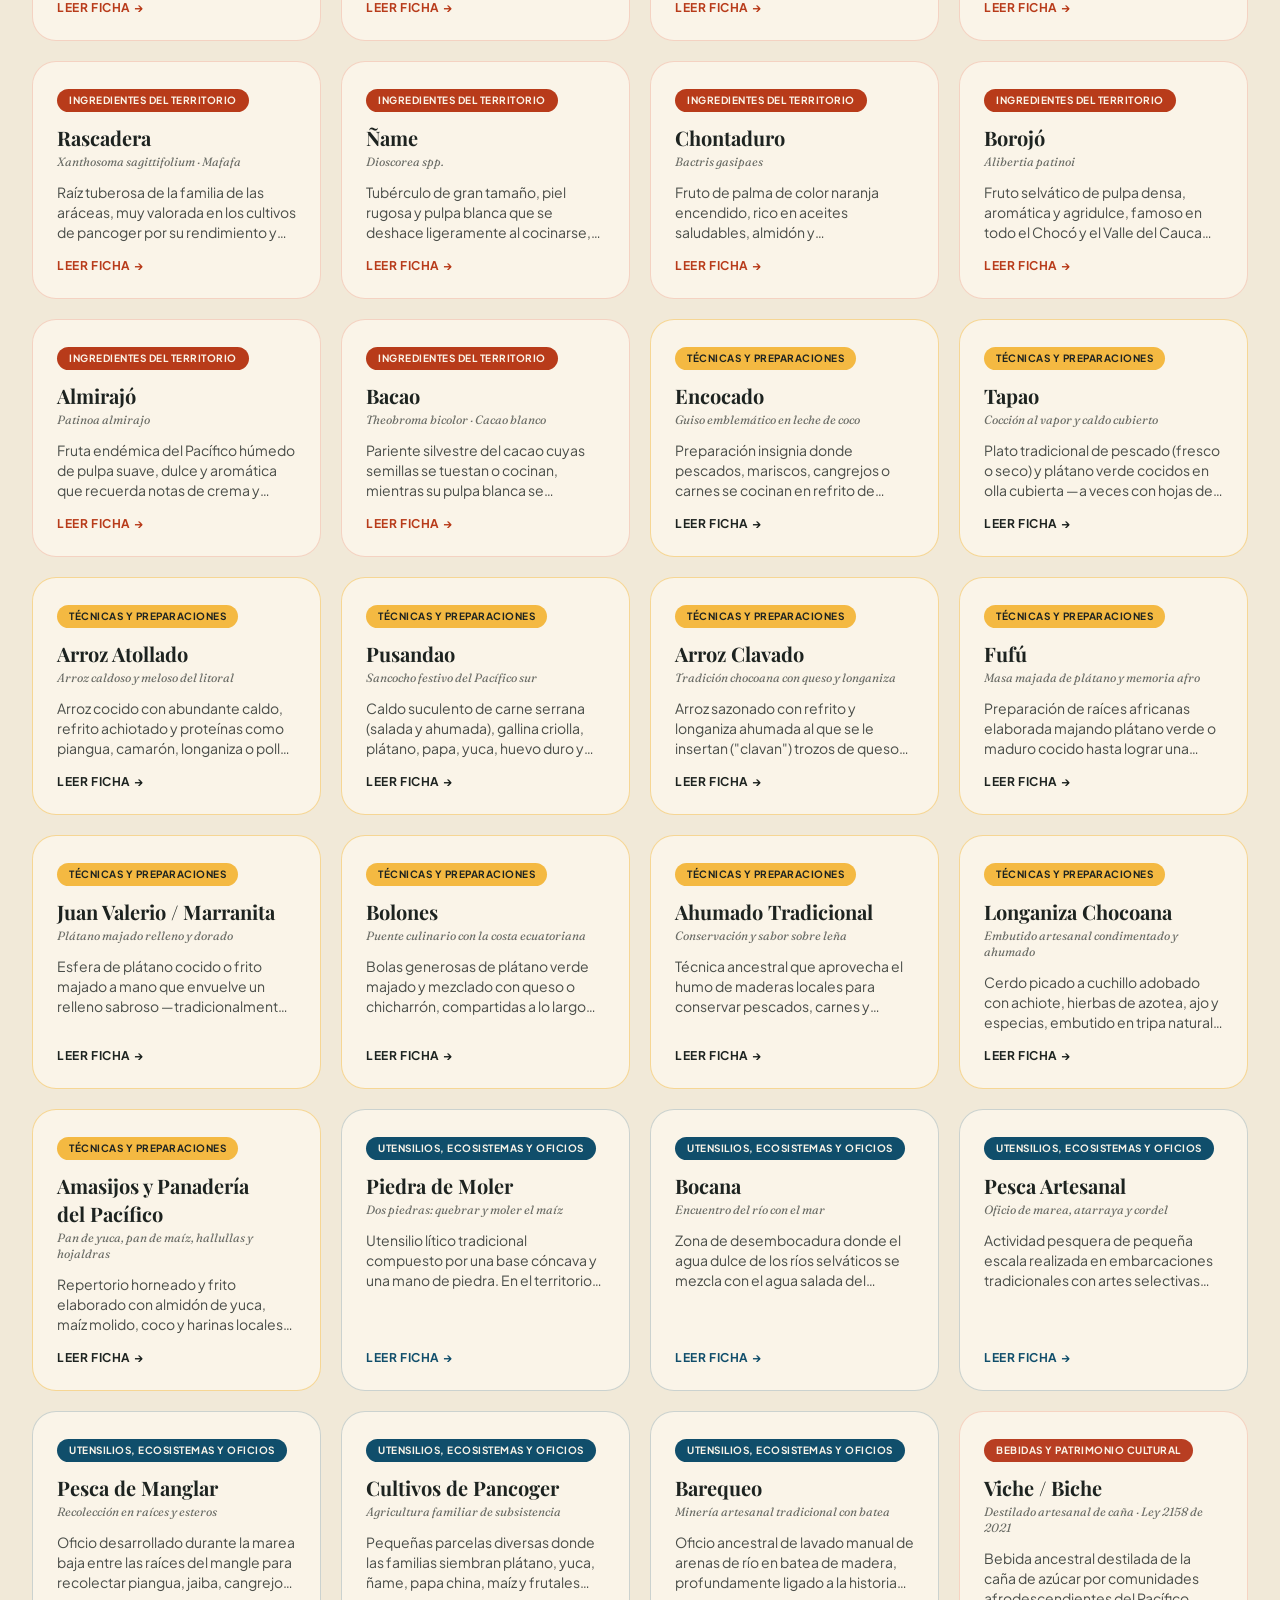
==== commit 4e9c3764: "feat: add subtle ambient YouTube playlist player with 1-click start" ====
--- a/index.html
+++ b/index.html
@@ -257,6 +257,29 @@
 @media(min-width:640px){.flipbook-stage{height:78vh;min-height:480px}}
 .flipbook-stage iframe{position:absolute;inset:0;width:100%;height:100%;border:0;display:block}
 .flipbook-loading{font-size:.875rem;color:rgba(250,244,232,.7);letter-spacing:.02em}
+
+/* Subtle ambient music player (bottom-left) */
+.ambient-player{position:fixed;bottom:1.15rem;left:1.15rem;z-index:40;display:flex;flex-direction:column;align-items:flex-start;gap:.5rem;max-width:calc(100vw - 5.25rem);transition:opacity .2s ease,transform .2s ease}
+.ambient-player.is-hidden-modal{opacity:0;pointer-events:none;transform:translateY(8px)}
+.ambient-pill{display:inline-flex;align-items:center;gap:.45rem;background:rgba(29,35,32,.9);backdrop-filter:blur(8px);color:#FAF4E8;border:1px solid rgba(244,185,66,.35);padding:.35rem .55rem;border-radius:9999px;box-shadow:0 10px 24px -6px rgba(29,35,32,.38);font-size:.75rem}
+.ambient-pill.hidden,.ambient-mini-fab.hidden{display:none}
+.ambient-text{font-weight:600;letter-spacing:.02em;white-space:nowrap;overflow:hidden;text-overflow:ellipsis;max-width:9.5rem}
+.ambient-start-btn{background:#F4B942;color:#1D2320;font-weight:700;font-size:.6875rem;letter-spacing:.04em;text-transform:uppercase;padding:.25rem .6rem;border-radius:9999px;border:0;cursor:pointer;transition:background-color .18s ease,transform .18s ease;white-space:nowrap}
+.ambient-start-btn:hover{background:#FAF4E8;transform:translateY(-1px)}
+.ambient-icon-btn{width:1.65rem;height:1.65rem;border-radius:9999px;border:0;background:rgba(250,244,232,.1);color:#FAF4E8;font-size:.75rem;line-height:1;display:inline-flex;align-items:center;justify-content:center;cursor:pointer;transition:background-color .18s ease,color .18s ease}
+.ambient-icon-btn:hover{background:rgba(244,185,66,.25);color:#F4B942}
+.ambient-mini-fab{width:2.5rem;height:2.5rem;border-radius:9999px;background:rgba(29,35,32,.9);backdrop-filter:blur(8px);border:1px solid rgba(244,185,66,.45);display:inline-flex;align-items:center;justify-content:center;cursor:pointer;box-shadow:0 10px 24px -6px rgba(29,35,32,.38);transition:transform .2s ease}
+.ambient-mini-fab:hover{transform:translateY(-2px)}
+.ambient-eq{display:inline-flex;align-items:flex-end;gap:2px;height:12px;padding-inline:3px}
+.ambient-eq span{width:2.5px;height:4px;border-radius:9999px;background:#F4B942;animation:eqPulse 1s ease-in-out infinite alternate}
+.ambient-eq span:nth-child(2){animation-delay:.22s;height:9px}
+.ambient-eq span:nth-child(3){animation-delay:.45s;height:6px}
+.ambient-eq.is-paused span{animation:none;height:3px;opacity:.55}
+@keyframes eqPulse{from{height:3px}to{height:12px}}
+.ambient-yt-wrap{width:240px;height:135px;border-radius:.9rem;overflow:hidden;border:1px solid rgba(244,185,66,.35);background:#141916;box-shadow:0 16px 34px -8px rgba(0,0,0,.55)}
+.ambient-yt-wrap iframe{width:100%;height:100%;border:0;display:block}
+.ambient-yt-wrap.is-collapsed{position:absolute;width:1px;height:1px;opacity:.001;pointer-events:none;border:0;box-shadow:none}
+@media(max-width:480px){.ambient-text{display:none}}
 
 @media(max-width:400px){header > div:nth-child(2){gap:.25rem}#lb-caption{font-size:.875rem}#lb-original-name{overflow-wrap:anywhere}}
 @media(prefers-reduced-motion:reduce){html{scroll-behavior:auto!important}*,*::before,*::after{transition:none!important;animation:none!important}.reveal{opacity:1;transform:none}.video-carousel-track{scroll-behavior:auto!important}}
@@ -1701,6 +1724,34 @@
       </div>
     </div>
   </div>
+
+  <!-- Reproductor ambiental sutil (YouTube Playlist) -->
+  <aside id="ambient-player" class="ambient-player no-print" aria-label="Música ambiental del Pacífico">
+    <div id="ambient-yt-wrap" class="ambient-yt-wrap is-collapsed" aria-hidden="true"></div>
+    <div id="ambient-prompt" class="ambient-pill">
+      <svg class="w-4 h-4 shrink-0" viewBox="0 0 24 24" fill="none" stroke="#F4B942" stroke-width="2" stroke-linecap="round" stroke-linejoin="round" aria-hidden="true">
+        <path d="M9 18V5l12-2v13"/>
+        <circle cx="6" cy="18" r="3"/>
+        <circle cx="18" cy="16" r="3"/>
+      </svg>
+      <span class="ambient-text">Música del Pacífico</span>
+      <button type="button" id="ambient-start" class="ambient-start-btn">Escuchar</button>
+      <button type="button" id="ambient-dismiss" class="ambient-icon-btn" aria-label="Ocultar aviso de música" title="Ocultar">×</button>
+    </div>
+    <div id="ambient-controls" class="ambient-pill hidden">
+      <span class="ambient-eq" aria-hidden="true"><span></span><span></span><span></span></span>
+      <button type="button" id="ambient-toggle" class="ambient-icon-btn" aria-label="Pausar música" title="Pausar / Reproducir">⏸</button>
+      <button type="button" id="ambient-next" class="ambient-icon-btn" aria-label="Siguiente canción" title="Siguiente canción">⏭</button>
+      <button type="button" id="ambient-peek" class="ambient-icon-btn" aria-label="Mostrar reproductor" aria-expanded="false" title="Ver canción">▴</button>
+    </div>
+    <button type="button" id="ambient-mini-open" class="ambient-mini-fab hidden" aria-label="Abrir música ambiental" title="Música del Pacífico">
+      <svg class="w-4 h-4" viewBox="0 0 24 24" fill="none" stroke="#F4B942" stroke-width="2" stroke-linecap="round" stroke-linejoin="round" aria-hidden="true">
+        <path d="M9 18V5l12-2v13"/>
+        <circle cx="6" cy="18" r="3"/>
+        <circle cx="18" cy="16" r="3"/>
+      </svg>
+    </button>
+  </aside>
 
 <script>
 /* Accessible behavior supplements; keep the reference's interaction design. */
@@ -1791,8 +1842,8 @@
 
 // Body scroll lock for modals (re-entrant safe)
 let savedOverflow='',isScrollLocked=false;
-const lockScroll=()=>{if(!isScrollLocked){savedOverflow=document.documentElement.style.overflow;isScrollLocked=true;}document.documentElement.style.overflow='hidden';document.getElementById('flipbook-fab')?.classList.add('is-hidden-modal');};
-const unlockScroll=()=>{document.documentElement.style.overflow=savedOverflow;document.body.style.overflow='';isScrollLocked=false;document.getElementById('flipbook-fab')?.classList.remove('is-hidden-modal');};
+const lockScroll=()=>{if(!isScrollLocked){savedOverflow=document.documentElement.style.overflow;isScrollLocked=true;}document.documentElement.style.overflow='hidden';document.getElementById('flipbook-fab')?.classList.add('is-hidden-modal');document.getElementById('ambient-player')?.classList.add('is-hidden-modal');};
+const unlockScroll=()=>{document.documentElement.style.overflow=savedOverflow;document.body.style.overflow='';isScrollLocked=false;document.getElementById('flipbook-fab')?.classList.remove('is-hidden-modal');document.getElementById('ambient-player')?.classList.remove('is-hidden-modal');};
 
 let modalReturnFocus = null;
 const focusModal = (id) => {
@@ -1883,6 +1934,72 @@
 flipbookFab?.addEventListener('click',openFlipbook);
 flipbookClose?.addEventListener('click',closeFlipbook);
 flipbookModal?.addEventListener('click',e=>{if(e.target===flipbookModal)closeFlipbook();});
+
+// Subtle ambient music player (YouTube playlist)
+const ambYtWrap=document.getElementById('ambient-yt-wrap');
+const ambPrompt=document.getElementById('ambient-prompt');
+const ambControls=document.getElementById('ambient-controls');
+const ambMiniOpen=document.getElementById('ambient-mini-open');
+const ambStart=document.getElementById('ambient-start');
+const ambDismiss=document.getElementById('ambient-dismiss');
+const ambToggle=document.getElementById('ambient-toggle');
+const ambNext=document.getElementById('ambient-next');
+const ambPeek=document.getElementById('ambient-peek');
+const ambEq=ambControls?.querySelector('.ambient-eq');
+let ambIframe=null,ambPlaying=false;
+const sendYtCmd=(func,args=[])=>{
+  ambIframe?.contentWindow?.postMessage(JSON.stringify({event:'command',func,args}),'*');
+};
+const syncAmbState=(playing)=>{
+  ambPlaying=playing;
+  if(ambToggle){
+    ambToggle.textContent=playing?'⏸':'▶';
+    ambToggle.setAttribute('aria-label',playing?'Pausar música':'Reproducir música');
+  }
+  ambEq?.classList.toggle('is-paused',!playing);
+};
+ambStart?.addEventListener('click',()=>{
+  if(!ambYtWrap)return;
+  if(!ambIframe){
+    ambIframe=document.createElement('iframe');
+    ambIframe.src='https://www.youtube.com/embed/videoseries?list=PLu6tcNIO60QZLhGkdA5pKm9ayYFgYWCsT&autoplay=1&enablejsapi=1&rel=0';
+    ambIframe.title='Música ambiental del Pacífico (YouTube)';
+    ambIframe.allow='autoplay; encrypted-media';
+    ambIframe.addEventListener('load',()=>{setTimeout(()=>sendYtCmd('setVolume',[35]),400);});
+    ambYtWrap.appendChild(ambIframe);
+  }else{
+    sendYtCmd('playVideo');
+  }
+  ambPrompt?.classList.add('hidden');
+  ambMiniOpen?.classList.add('hidden');
+  ambControls?.classList.remove('hidden');
+  syncAmbState(true);
+});
+ambDismiss?.addEventListener('click',()=>{
+  ambPrompt?.classList.add('hidden');
+  ambMiniOpen?.classList.remove('hidden');
+});
+ambMiniOpen?.addEventListener('click',()=>{
+  ambMiniOpen.classList.add('hidden');
+  if(ambIframe){ambControls?.classList.remove('hidden');}
+  else{ambPrompt?.classList.remove('hidden');}
+});
+ambToggle?.addEventListener('click',()=>{
+  if(ambPlaying){sendYtCmd('pauseVideo');syncAmbState(false);}
+  else{sendYtCmd('playVideo');syncAmbState(true);}
+});
+ambNext?.addEventListener('click',()=>{
+  sendYtCmd('nextVideo');
+  syncAmbState(true);
+});
+ambPeek?.addEventListener('click',()=>{
+  if(!ambYtWrap)return;
+  const collapsed=ambYtWrap.classList.toggle('is-collapsed');
+  ambYtWrap.setAttribute('aria-hidden',String(collapsed));
+  ambPeek.setAttribute('aria-expanded',String(!collapsed));
+  ambPeek.textContent=collapsed?'▴':'▾';
+  ambPeek.setAttribute('aria-label',collapsed?'Mostrar reproductor':'Ocultar reproductor');
+});
 mobileMenuBtn.setAttribute('aria-controls','mobile-menu');mobileMenuBtn.setAttribute('aria-expanded','false');
 new MutationObserver(()=>mobileMenuBtn.setAttribute('aria-expanded',String(!mobileMenu.classList.contains('hidden')))).observe(mobileMenu,{attributes:true,attributeFilter:['class']});
 document.querySelectorAll('.g-tab').forEach(btn=>btn.setAttribute('aria-pressed',String(btn.dataset.cat===activeGlossaryCat)));
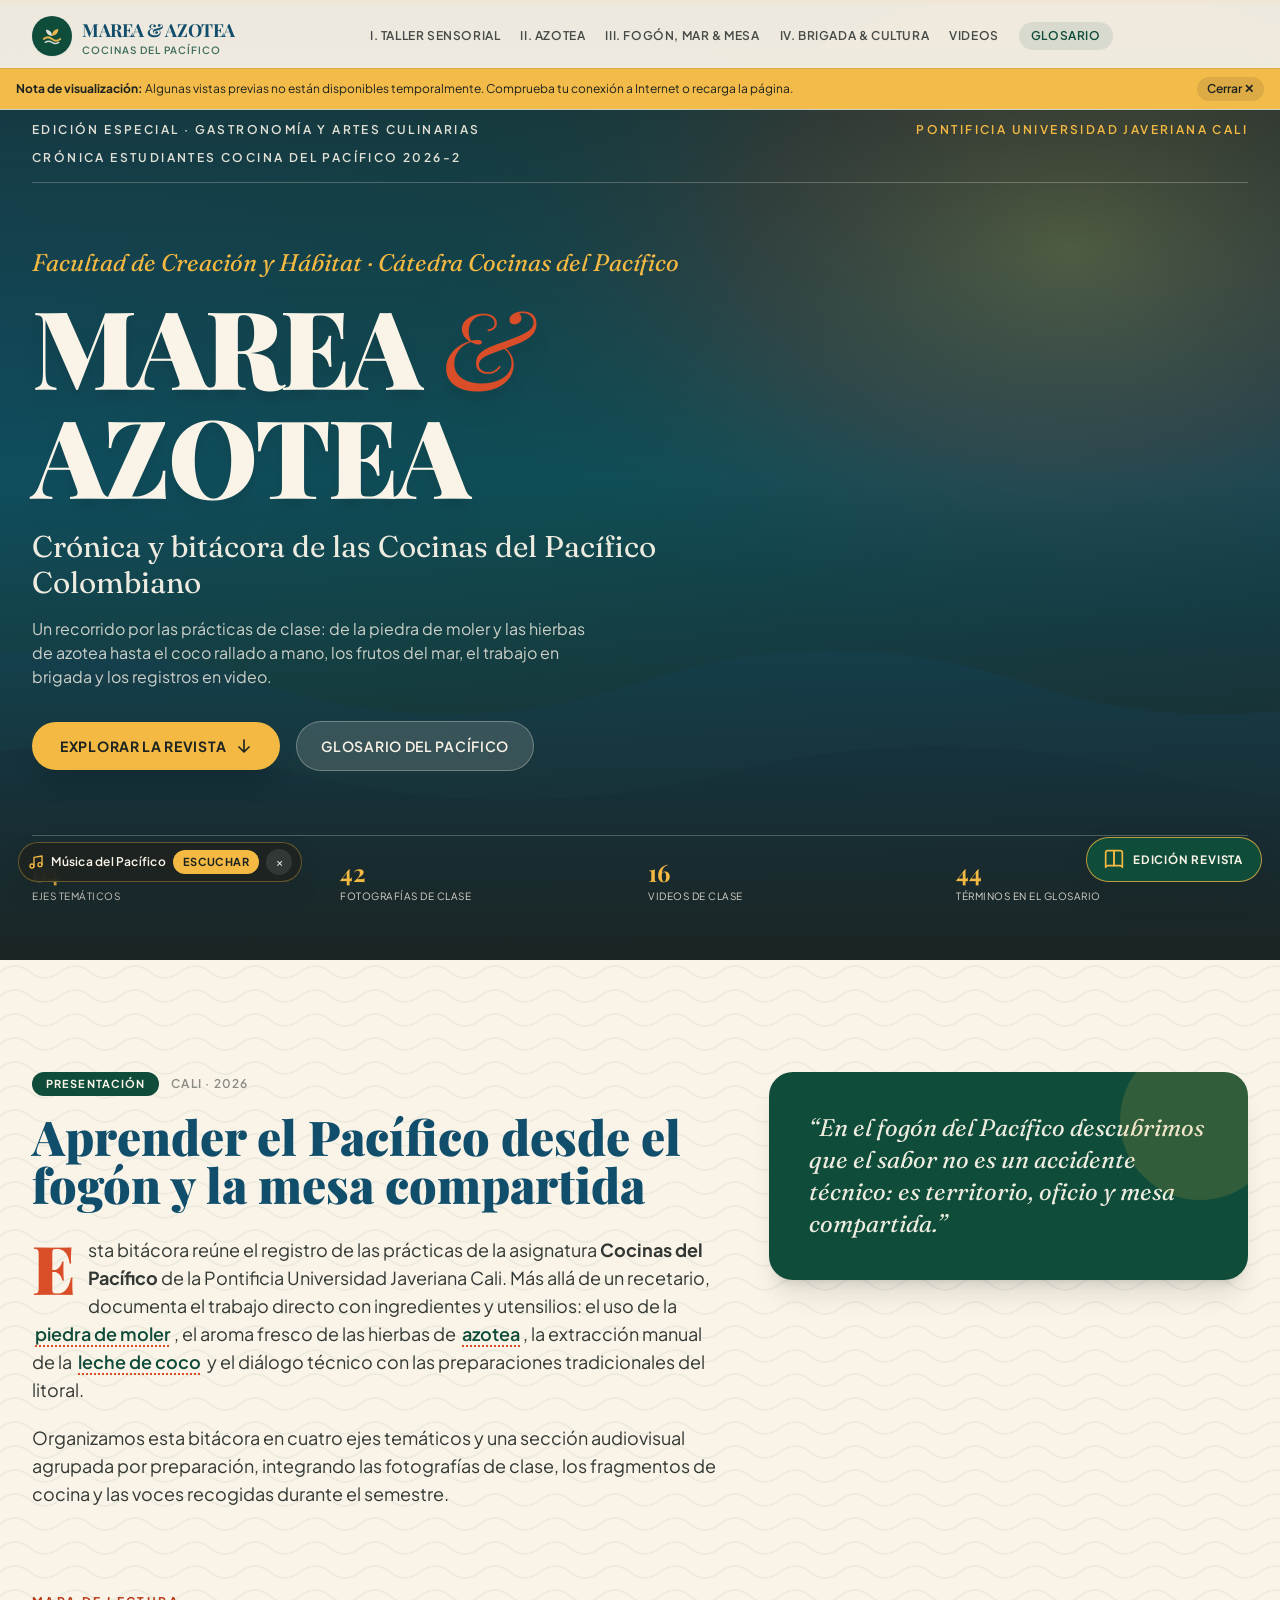
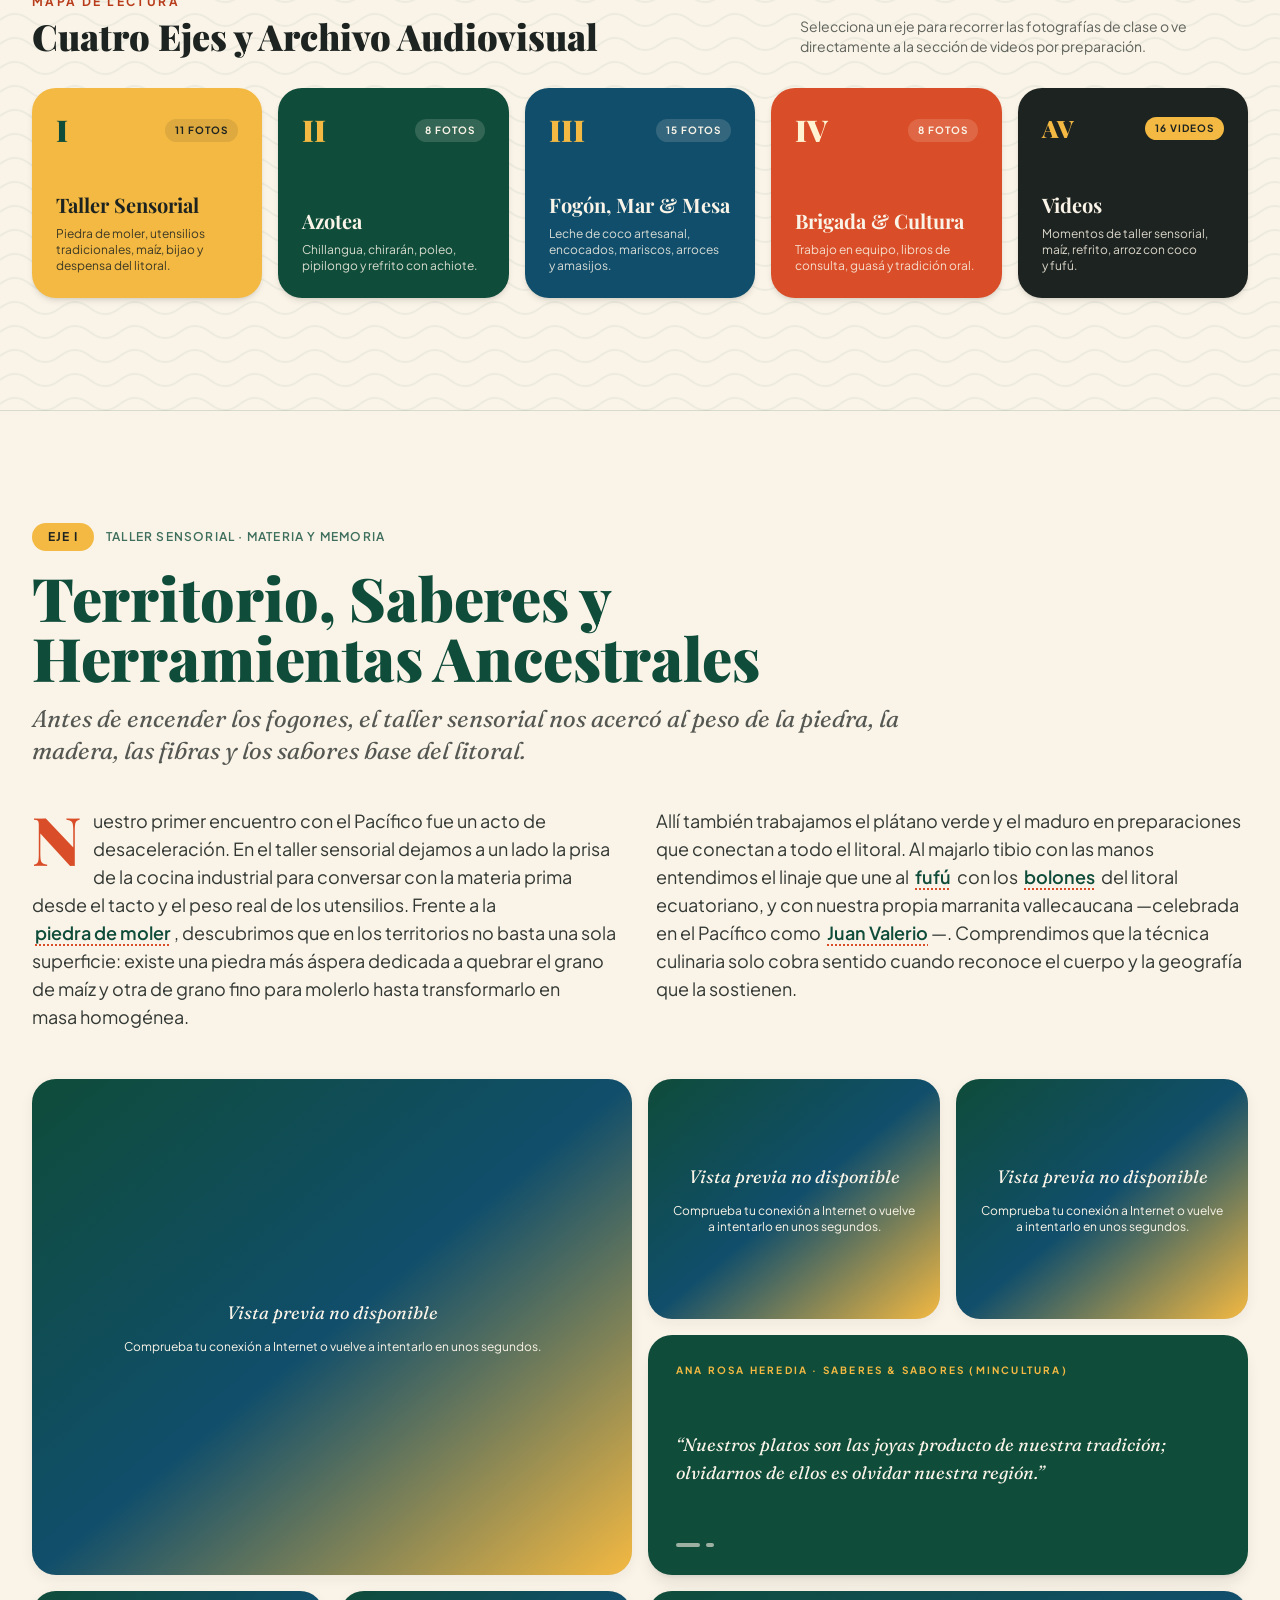
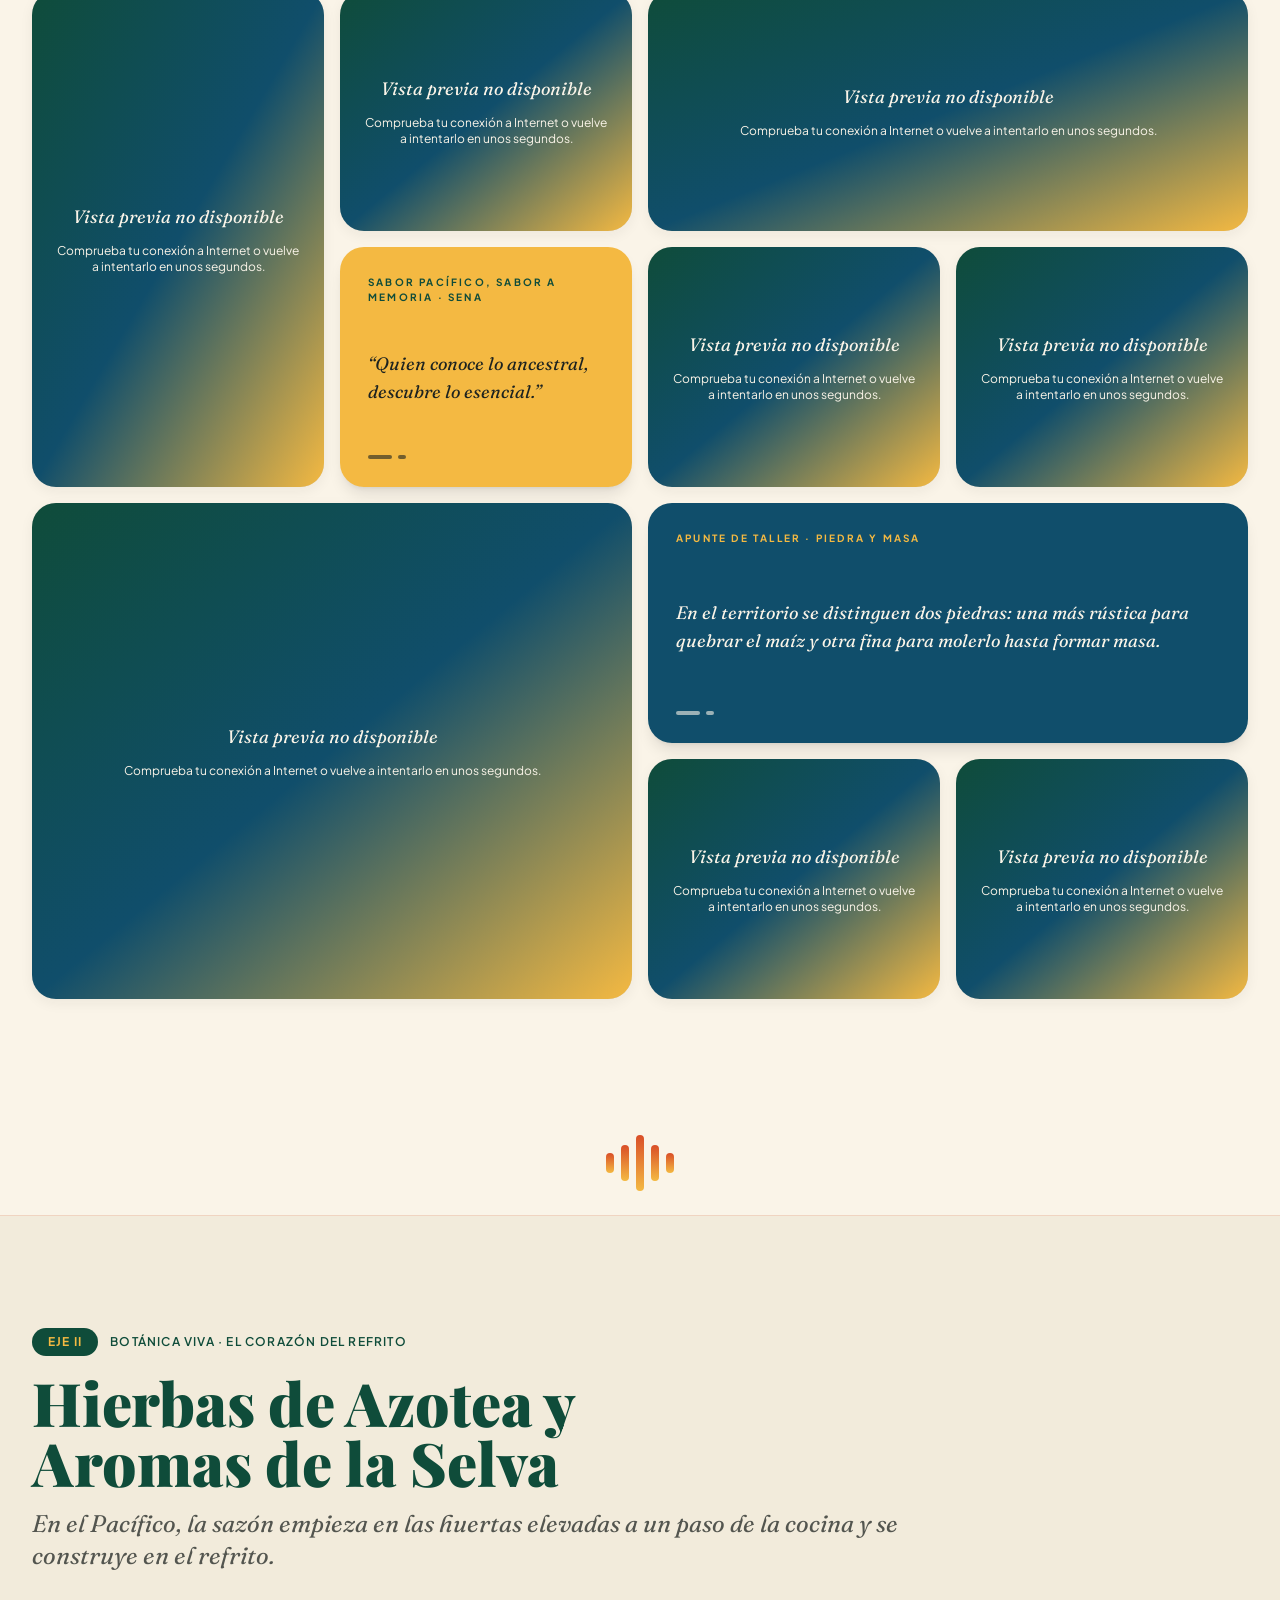
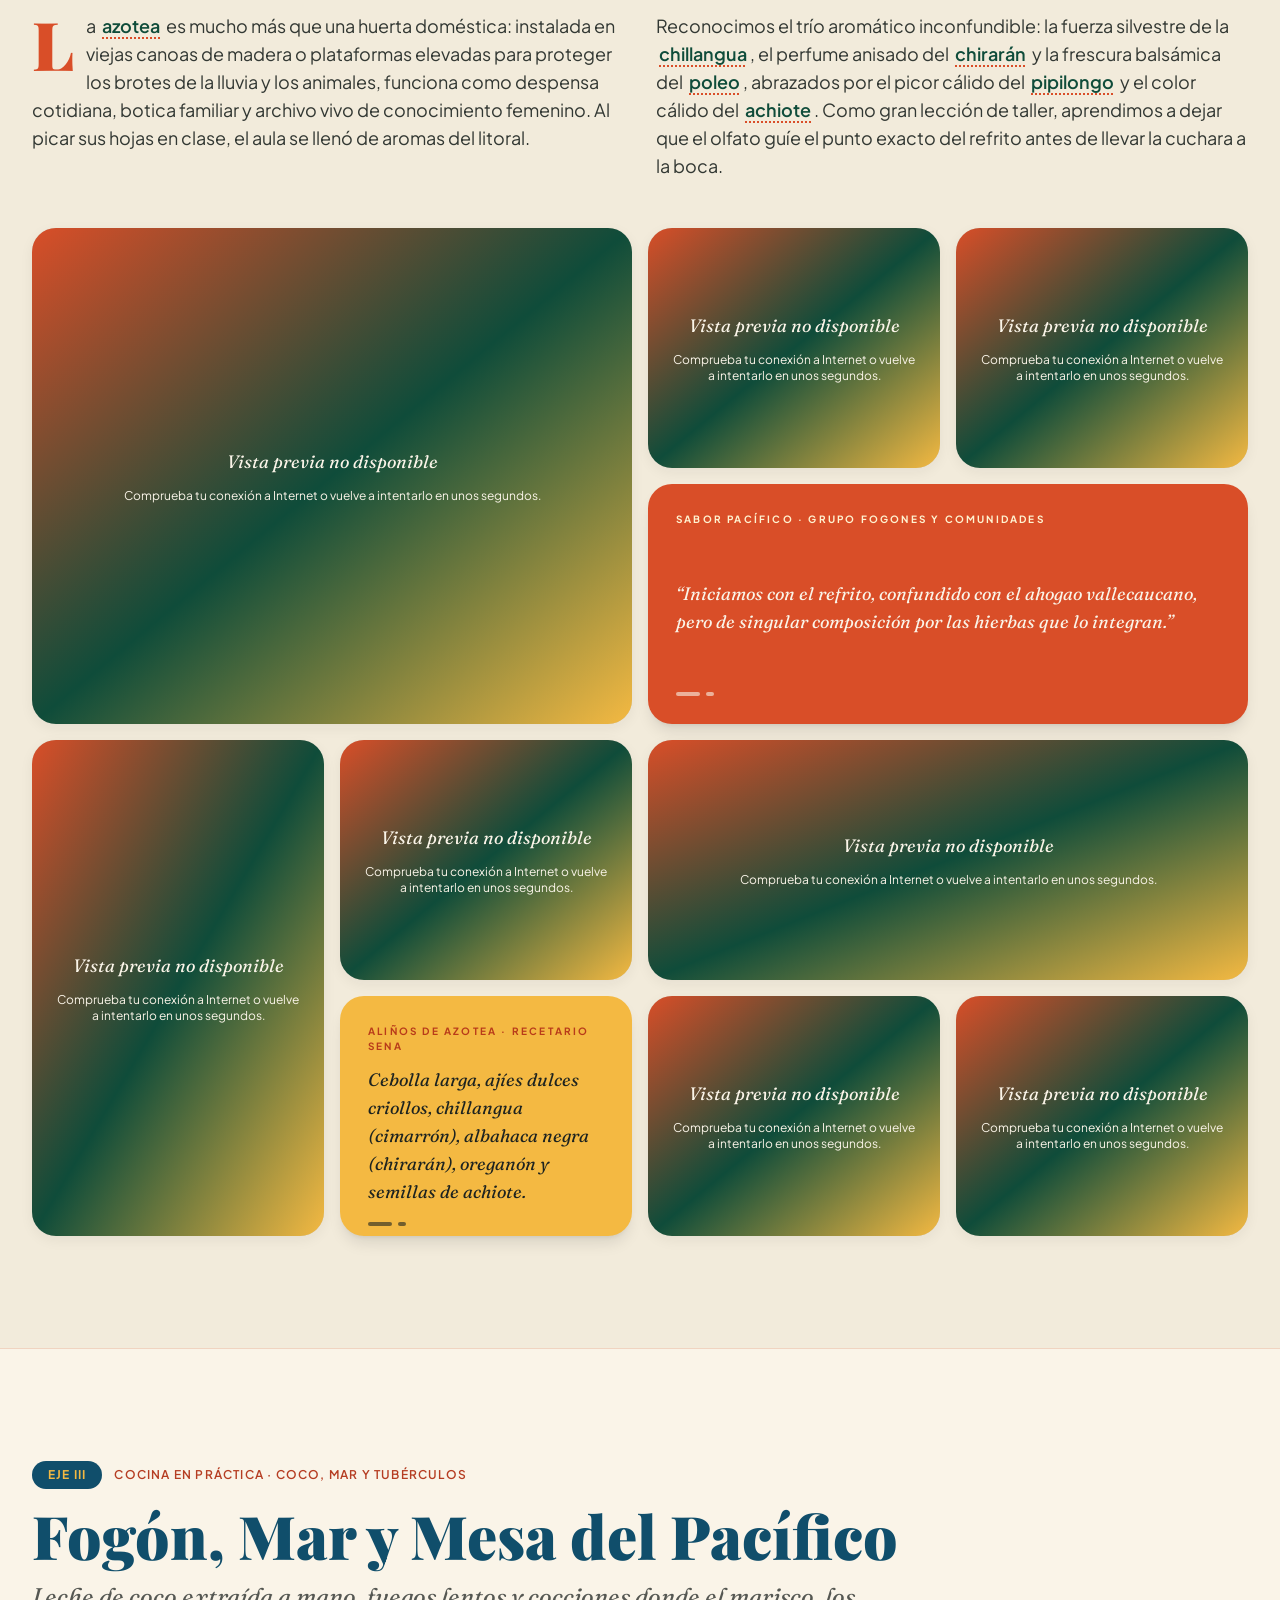
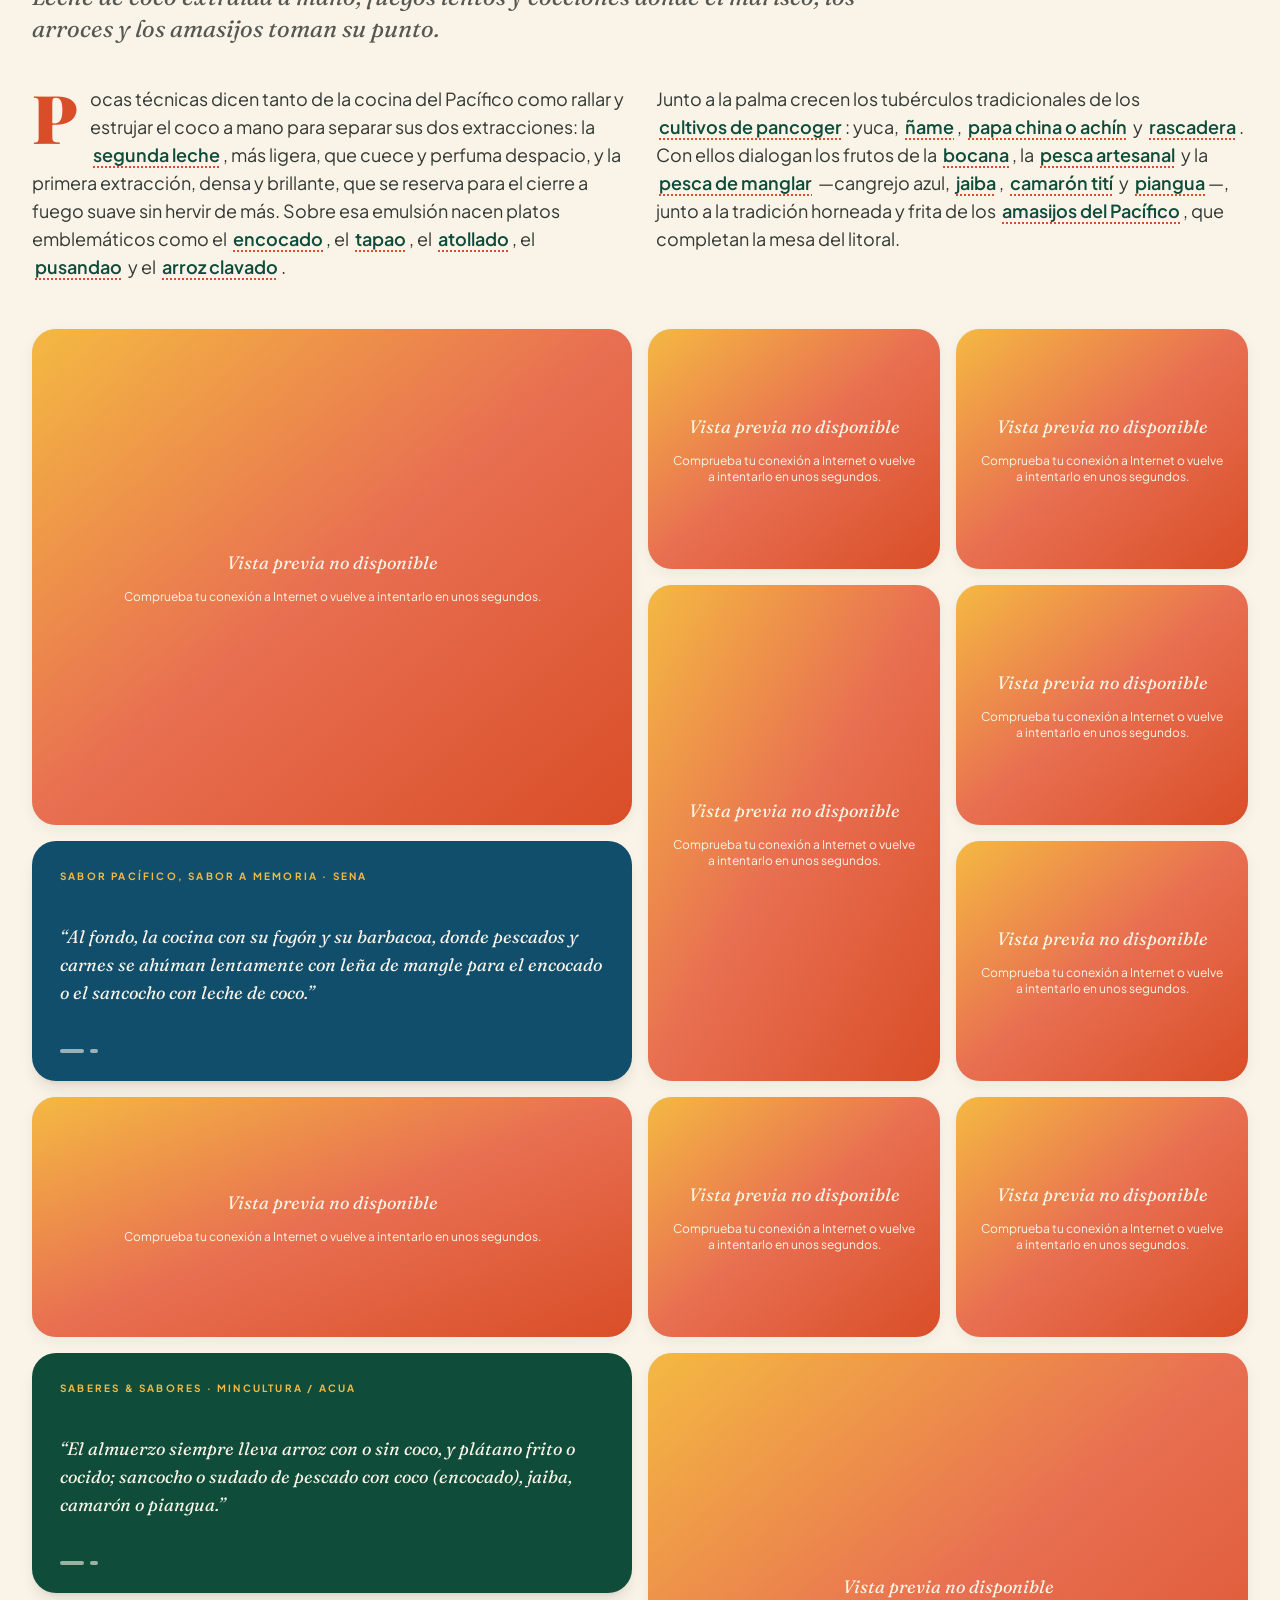
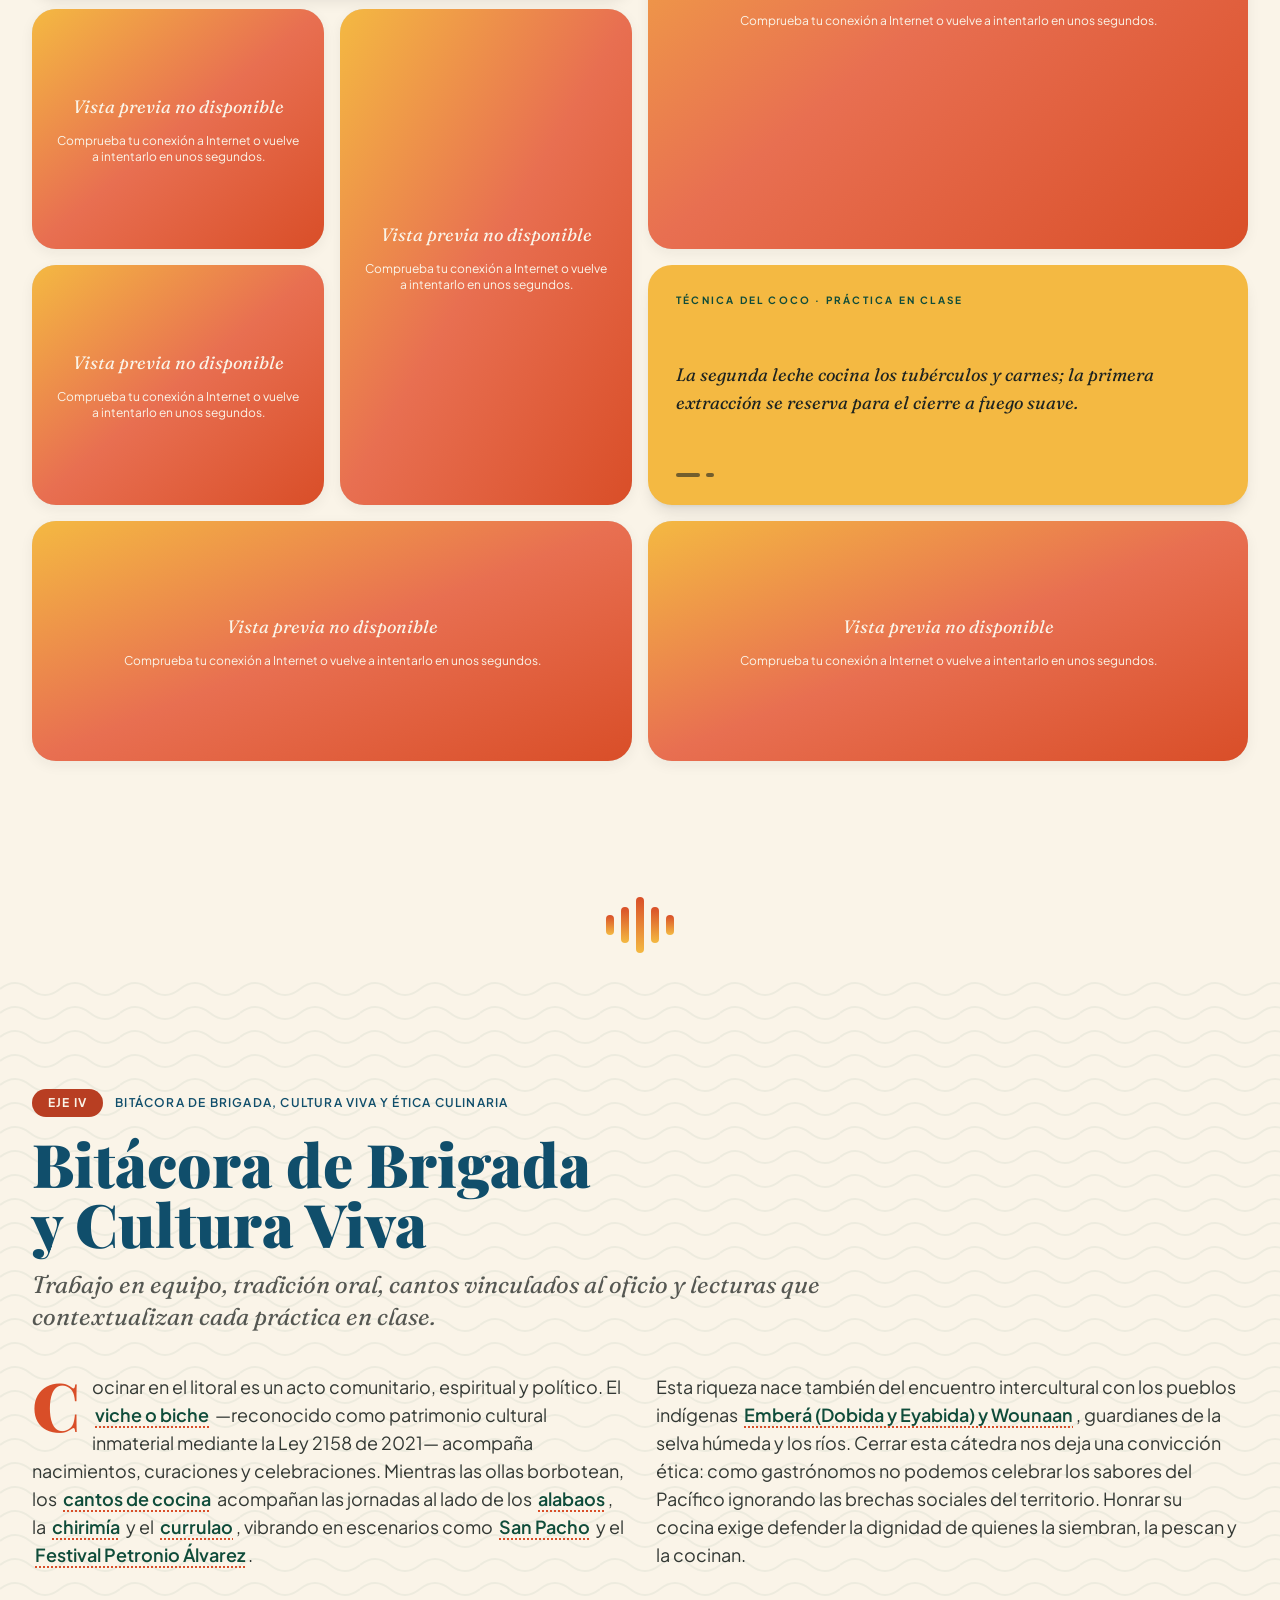
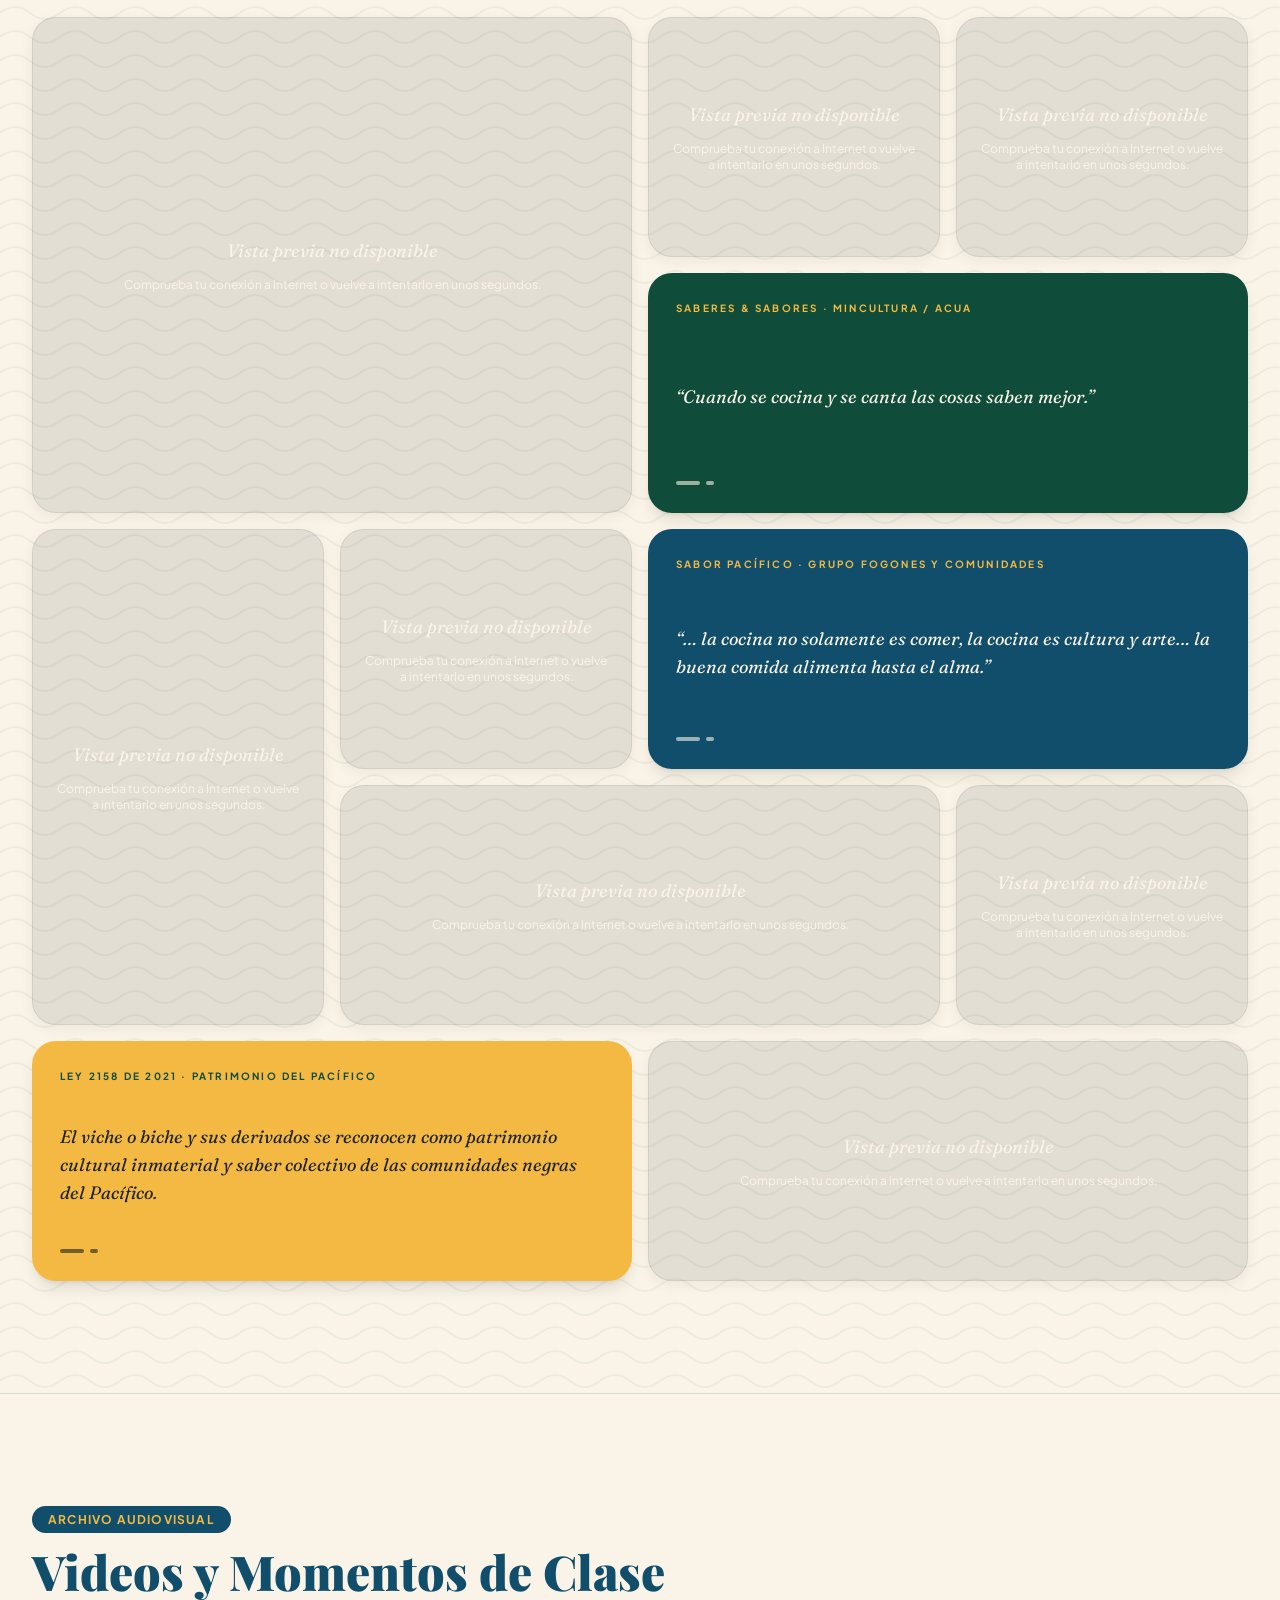
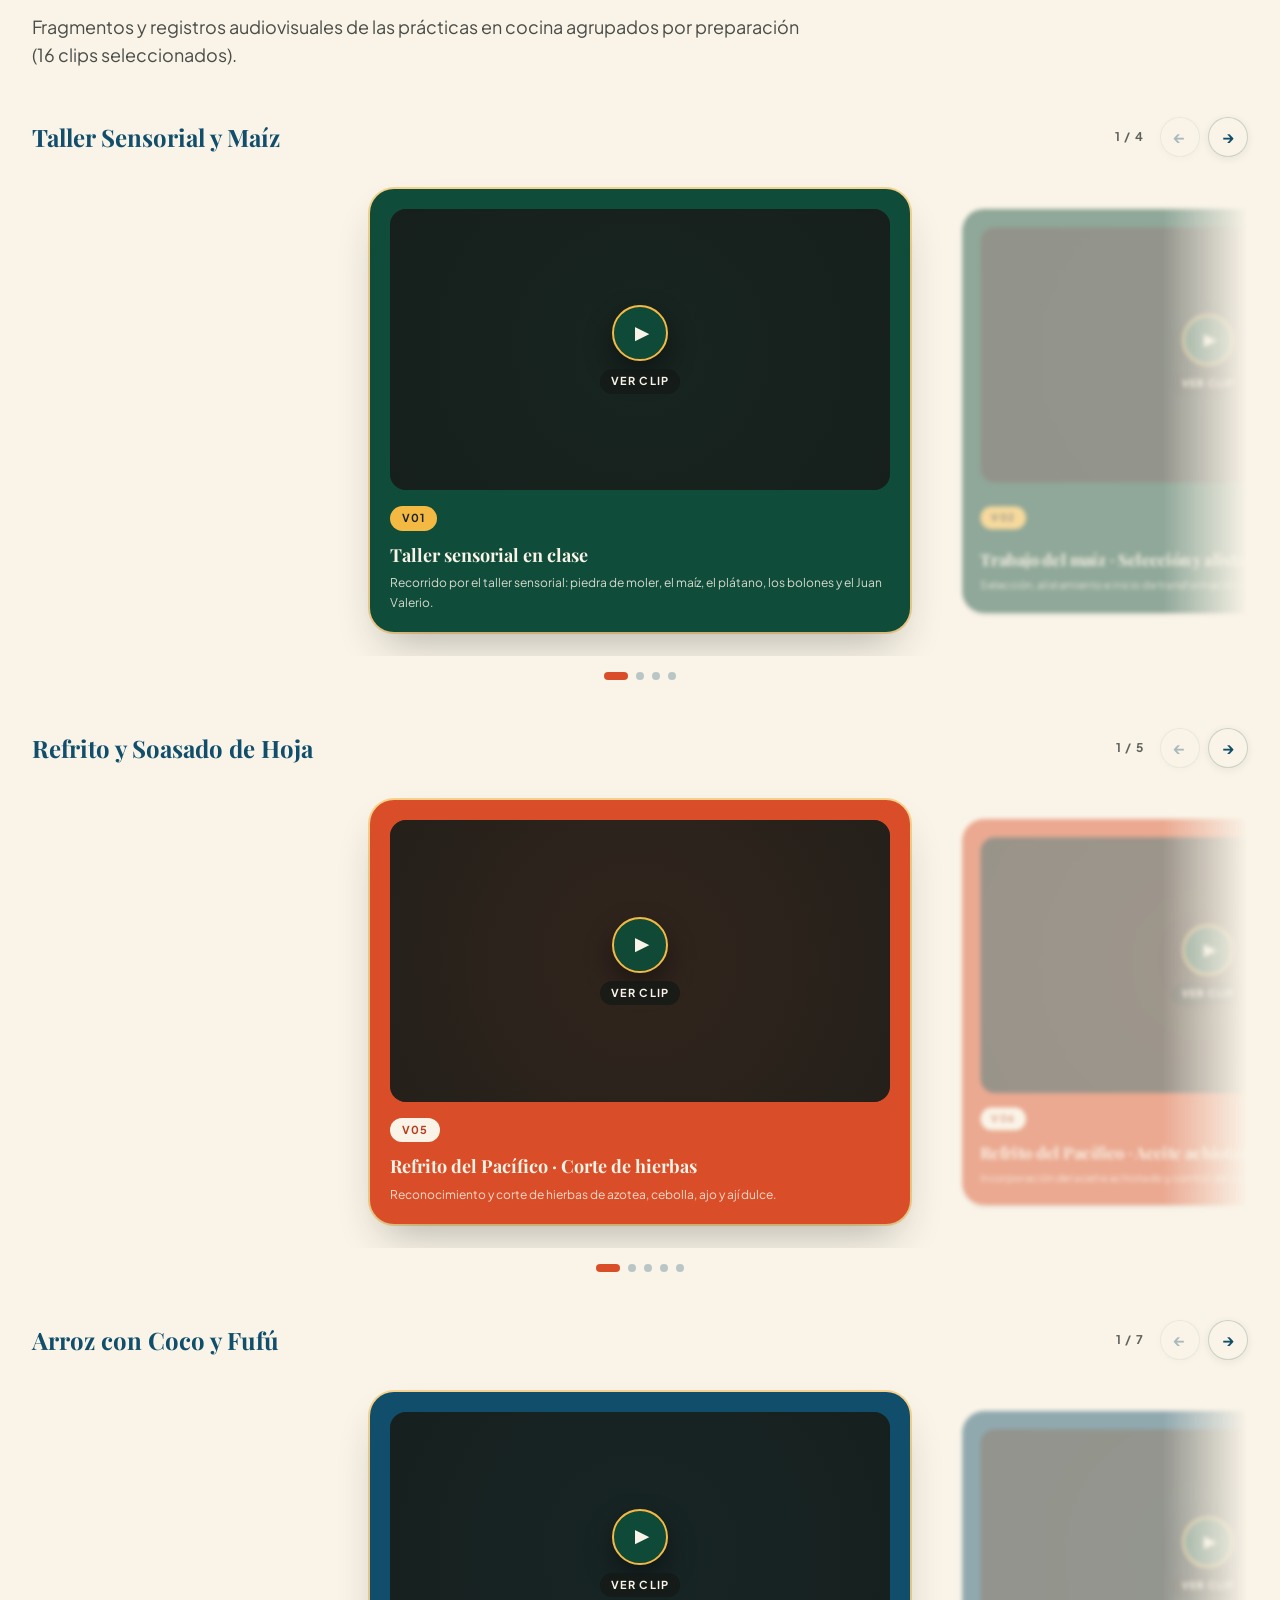
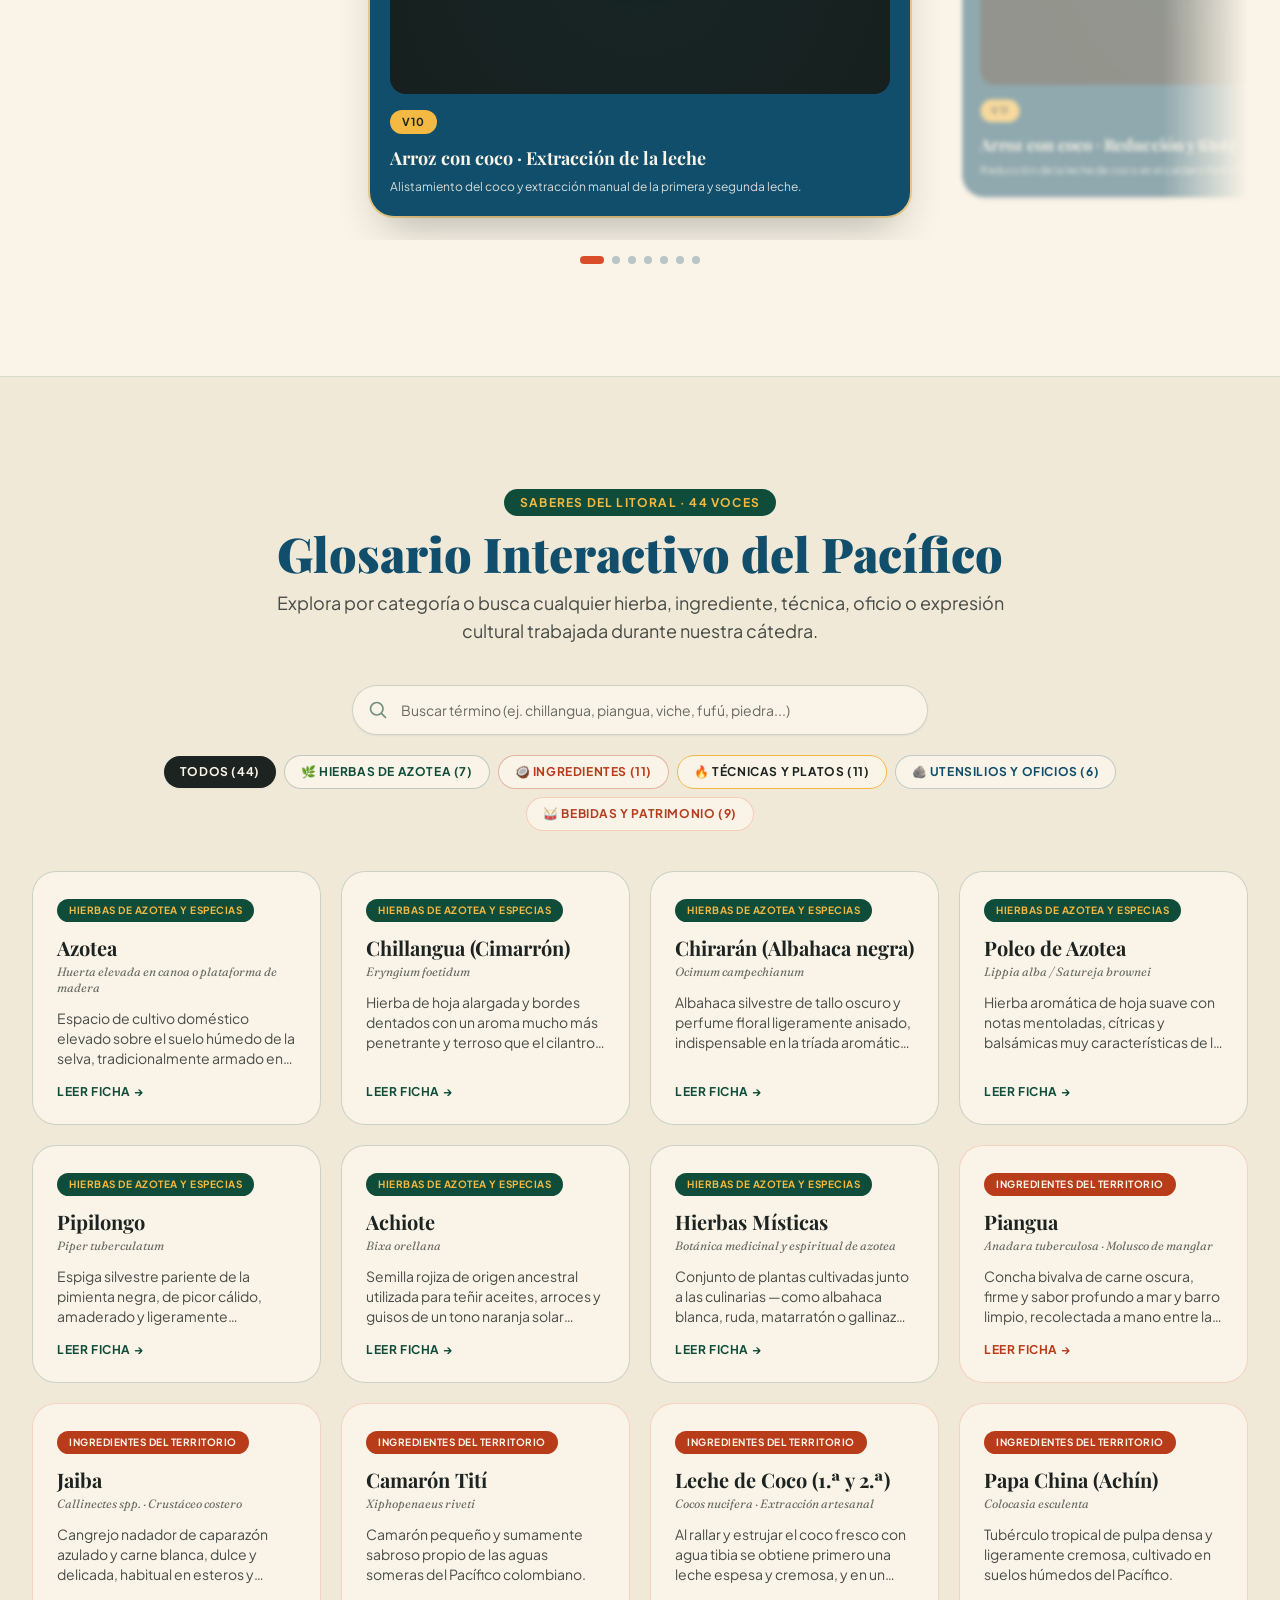
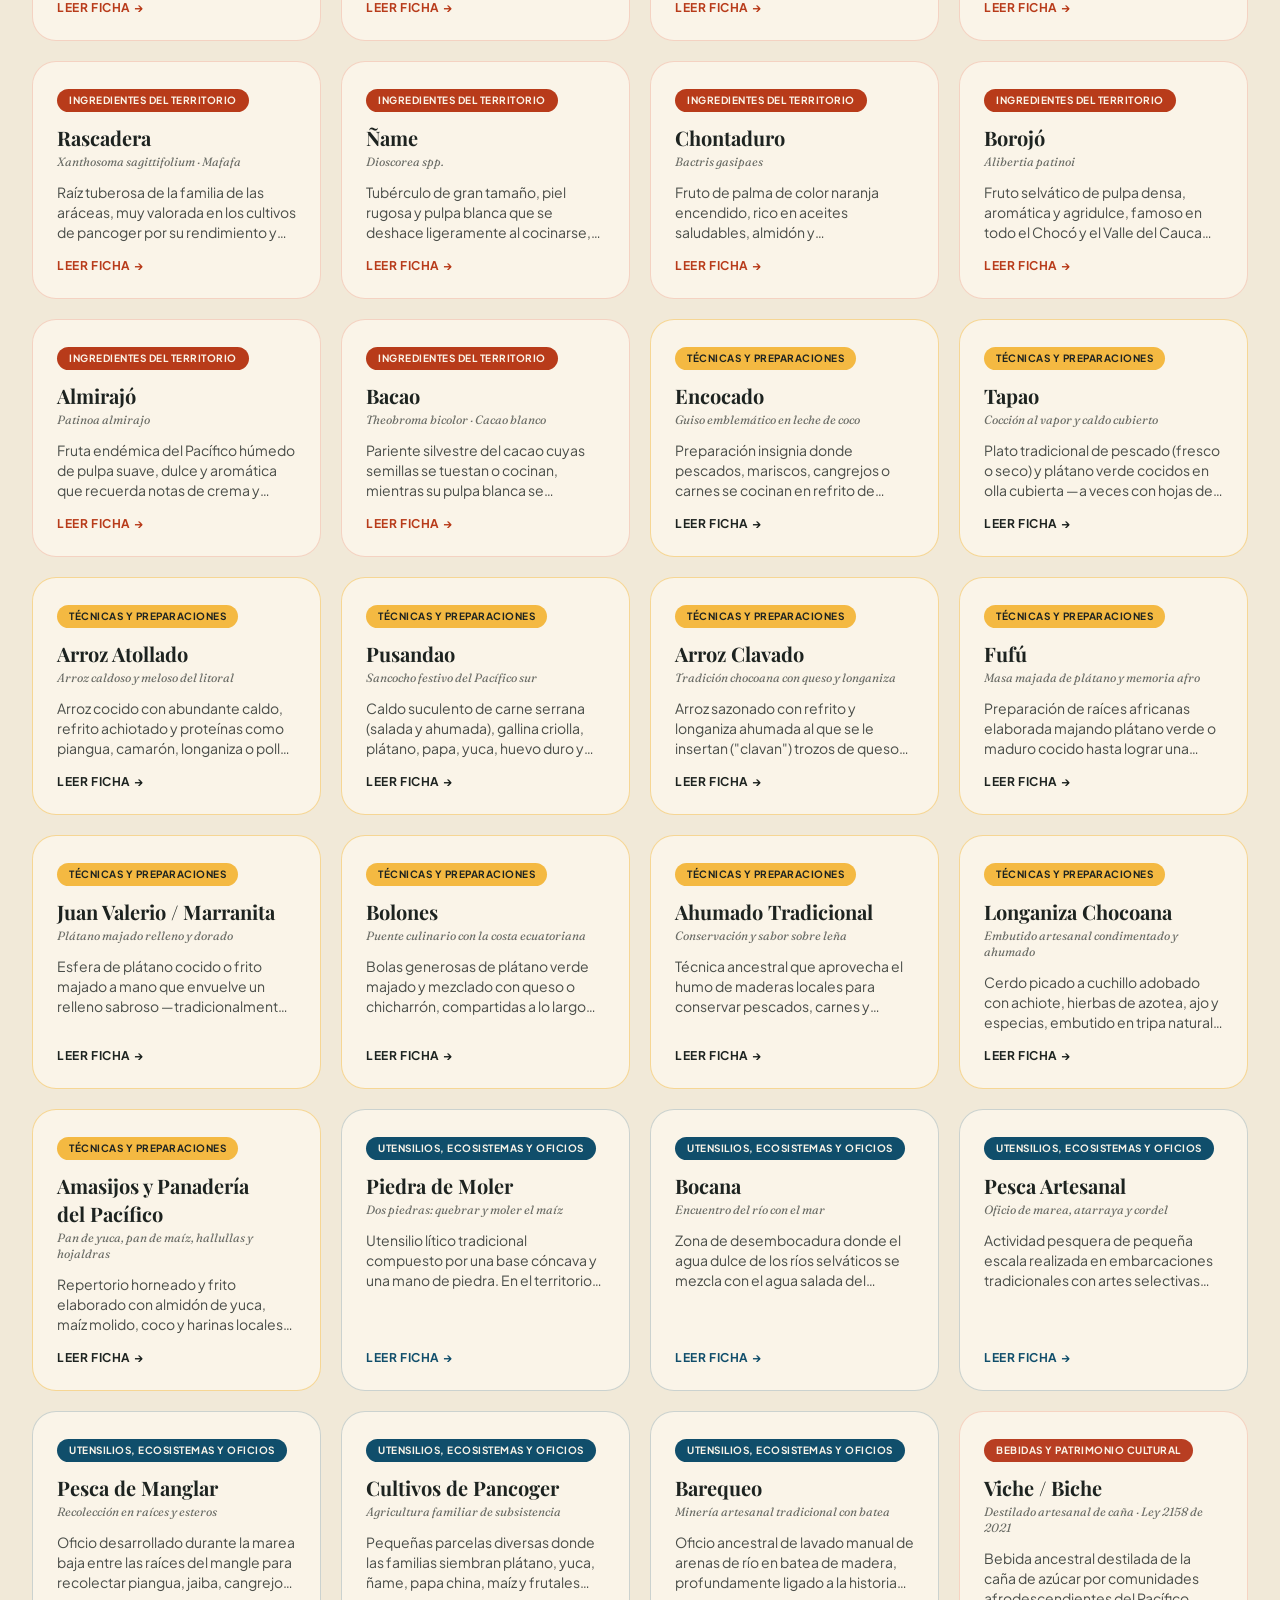
==== commit 03e0d033: "perf: lazy-load Drive video iframes and use youtube-nocookie" ====
--- a/index.html
+++ b/index.html
@@ -200,9 +200,13 @@
 .video-carousel-track::-webkit-scrollbar{display:none}
 .video-slide{flex:0 0 min(84vw,540px);scroll-snap-align:center;position:relative;opacity:.45;transform:scale(.91);filter:blur(2.5px);cursor:pointer;transition:transform .38s cubic-bezier(.22,1,.36,1),opacity .38s ease,filter .38s ease,box-shadow .38s ease}
 .video-slide:hover{opacity:.68;filter:blur(1px)}
-.video-slide iframe{pointer-events:none}
+.video-slide iframe,.video-slide .video-play-btn{pointer-events:none}
 .video-slide.is-active{opacity:1;transform:scale(1);filter:none;z-index:2;cursor:default;box-shadow:0 22px 44px -14px rgba(29,35,32,.32),0 0 0 2px rgba(244,185,66,.55)}
-.video-slide.is-active iframe{pointer-events:auto}
+.video-slide.is-active iframe,.video-slide.is-active .video-play-btn{pointer-events:auto}
+.video-play-btn{position:absolute;inset:0;width:100%;height:100%;display:flex;flex-direction:column;align-items:center;justify-content:center;gap:.5rem;background:radial-gradient(circle at center,rgba(20,25,22,.35) 0%,rgba(20,25,22,.65) 100%);border:0;cursor:pointer;color:#FAF4E8;transition:background-color .2s ease}
+.video-play-btn:hover .video-play-circle{transform:scale(1.08);background:#F4B942;color:#1D2320}
+.video-play-circle{width:3.5rem;height:3.5rem;border-radius:9999px;background:rgba(15,76,58,.92);border:2px solid #F4B942;color:#FAF4E8;display:inline-flex;align-items:center;justify-content:center;font-size:1.15rem;padding-left:3px;box-shadow:0 12px 28px rgba(0,0,0,.45);transition:transform .2s cubic-bezier(.22,1,.36,1),background-color .2s ease,color .2s ease}
+.video-play-label{font-size:.6875rem;font-weight:700;letter-spacing:.1em;text-transform:uppercase;background:rgba(20,25,22,.78);padding:.25rem .7rem;border-radius:9999px}
 .video-nav-btn{width:2.5rem;height:2.5rem;border-radius:9999px;border:1px solid rgba(15,76,58,.2);background:#FAF4E8;color:#104E6B;font-weight:700;font-size:1rem;display:inline-flex;align-items:center;justify-content:center;cursor:pointer;box-shadow:0 2px 8px rgba(29,35,32,.08);transition:background-color .18s ease,color .18s ease,border-color .18s ease,opacity .18s ease}
 .video-nav-btn:hover:not(:disabled){background:#104E6B;color:#FAF4E8;border-color:#104E6B}
 .video-nav-btn:disabled{opacity:.35;cursor:not-allowed}
@@ -869,7 +873,7 @@
           Fragmentos y registros audiovisuales de las prácticas en cocina agrupados por preparación (16 clips seleccionados).
         </p>
       </div>
-      <div class="mt-12 video-group" data-video-group="c1"><div class="flex flex-wrap items-center justify-between gap-4 mb-4"><h3 class="font-editorial font-bold text-2xl text-marea">Taller Sensorial y Maíz</h3><div class="flex items-center gap-2"><span class="video-counter text-xs font-bold uppercase tracking-widest text-carbon/70 mr-2">1 / 4</span><button type="button" class="video-nav-btn video-prev" aria-label="Video anterior de Taller Sensorial y Maíz" disabled>←</button><button type="button" class="video-nav-btn video-next" aria-label="Siguiente video de Taller Sensorial y Maíz">→</button></div></div><div class="video-carousel-viewport"><div class="video-carousel-track" role="region" aria-roledescription="carrusel" aria-label="Taller Sensorial y Maíz" tabindex="0"><article class="video-slide rounded-3xl p-4 sm:p-5 shadow-md flex flex-col justify-between bg-selva text-coco is-active" data-slide-index="0" data-video-src="https://drive.google.com/file/d/1mdcyZkpukubLXidKDRsJshbKB0zwe1Y4/preview"><div class="w-full rounded-2xl overflow-hidden bg-carbon/80" style="aspect-ratio: 16 / 9; min-height: 210px;"><iframe src="https://drive.google.com/file/d/1mdcyZkpukubLXidKDRsJshbKB0zwe1Y4/preview" title="Taller sensorial en clase" loading="lazy" allow="autoplay; fullscreen" allowfullscreen style="width: 100%; height: 100%; min-height: 210px; border: 0;"></iframe></div><div class="mt-4 flex items-center justify-between gap-2"><span class="px-3 py-1 rounded-full text-[11px] font-bold uppercase tracking-widest bg-platano text-carbon">V01</span></div><div class="mt-3"><h4 class="font-editorial font-bold text-lg leading-snug">Taller sensorial en clase</h4><p class="text-xs opacity-85 mt-1.5 leading-relaxed">Recorrido por el taller sensorial: piedra de moler, el maíz, el plátano, los bolones y el Juan Valerio.</p></div></article><article class="video-slide rounded-3xl p-4 sm:p-5 shadow-md flex flex-col justify-between bg-selva text-coco" data-slide-index="1" data-video-src="https://drive.google.com/file/d/1xgcRo3P70QxxAAobR2rT2N15DsyDt2iT/preview"><div class="w-full rounded-2xl overflow-hidden bg-carbon/80" style="aspect-ratio: 16 / 9; min-height: 210px;"><iframe src="https://drive.google.com/file/d/1xgcRo3P70QxxAAobR2rT2N15DsyDt2iT/preview" title="Trabajo del maíz · Selección y alistamiento" loading="lazy" allow="autoplay; fullscreen" allowfullscreen style="width: 100%; height: 100%; min-height: 210px; border: 0;"></iframe></div><div class="mt-4 flex items-center justify-between gap-2"><span class="px-3 py-1 rounded-full text-[11px] font-bold uppercase tracking-widest bg-platano text-carbon">V02</span></div><div class="mt-3"><h4 class="font-editorial font-bold text-lg leading-snug">Trabajo del maíz · Selección y alistamiento</h4><p class="text-xs opacity-85 mt-1.5 leading-relaxed">Selección, alistamiento e inicio de transformación del grano en brigada.</p></div></article><article class="video-slide rounded-3xl p-4 sm:p-5 shadow-md flex flex-col justify-between bg-selva text-coco" data-slide-index="2" data-video-src="https://drive.google.com/file/d/1GCCVf-qsuQipr03QfvxNNVhswWw3rFUa/preview"><div class="w-full rounded-2xl overflow-hidden bg-carbon/80" style="aspect-ratio: 16 / 9; min-height: 210px;"><iframe src="https://drive.google.com/file/d/1GCCVf-qsuQipr03QfvxNNVhswWw3rFUa/preview" title="Trabajo del maíz · Cocción y molienda" loading="lazy" allow="autoplay; fullscreen" allowfullscreen style="width: 100%; height: 100%; min-height: 210px; border: 0;"></iframe></div><div class="mt-4 flex items-center justify-between gap-2"><span class="px-3 py-1 rounded-full text-[11px] font-bold uppercase tracking-widest bg-platano text-carbon">V03</span></div><div class="mt-3"><h4 class="font-editorial font-bold text-lg leading-snug">Trabajo del maíz · Cocción y molienda</h4><p class="text-xs opacity-85 mt-1.5 leading-relaxed">Cocción, molienda y verificación de textura tradicional de la masa.</p></div></article><article class="video-slide rounded-3xl p-4 sm:p-5 shadow-md flex flex-col justify-between bg-selva text-coco" data-slide-index="3" data-video-src="https://drive.google.com/file/d/1tBD1QFVKhoF0ZkxCuiJSozUKRC8tf4p_/preview"><div class="w-full rounded-2xl overflow-hidden bg-carbon/80" style="aspect-ratio: 16 / 9; min-height: 210px;"><iframe src="https://drive.google.com/file/d/1tBD1QFVKhoF0ZkxCuiJSozUKRC8tf4p_/preview" title="Trabajo del maíz · Formado de la masa" loading="lazy" allow="autoplay; fullscreen" allowfullscreen style="width: 100%; height: 100%; min-height: 210px; border: 0;"></iframe></div><div class="mt-4 flex items-center justify-between gap-2"><span class="px-3 py-1 rounded-full text-[11px] font-bold uppercase tracking-widest bg-platano text-carbon">V04</span></div><div class="mt-3"><h4 class="font-editorial font-bold text-lg leading-snug">Trabajo del maíz · Formado de la masa</h4><p class="text-xs opacity-85 mt-1.5 leading-relaxed">Formado y trabajo manual de la preparación de maíz en el taller.</p></div></article></div></div><div class="video-dots flex items-center justify-center gap-2 mt-4"><button type="button" class="video-dot is-active" data-dot-index="0" aria-label="Ir al video 1: Taller sensorial en clase"></button><button type="button" class="video-dot" data-dot-index="1" aria-label="Ir al video 2: Trabajo del maíz · Selección y alistamiento"></button><button type="button" class="video-dot" data-dot-index="2" aria-label="Ir al video 3: Trabajo del maíz · Cocción y molienda"></button><button type="button" class="video-dot" data-dot-index="3" aria-label="Ir al video 4: Trabajo del maíz · Formado de la masa"></button></div></div><div class="mt-12 video-group" data-video-group="c2"><div class="flex flex-wrap items-center justify-between gap-4 mb-4"><h3 class="font-editorial font-bold text-2xl text-marea">Refrito y Soasado de Hoja</h3><div class="flex items-center gap-2"><span class="video-counter text-xs font-bold uppercase tracking-widest text-carbon/70 mr-2">1 / 5</span><button type="button" class="video-nav-btn video-prev" aria-label="Video anterior de Refrito y Soasado de Hoja" disabled>←</button><button type="button" class="video-nav-btn video-next" aria-label="Siguiente video de Refrito y Soasado de Hoja">→</button></div></div><div class="video-carousel-viewport"><div class="video-carousel-track" role="region" aria-roledescription="carrusel" aria-label="Refrito y Soasado de Hoja" tabindex="0"><article class="video-slide rounded-3xl p-4 sm:p-5 shadow-md flex flex-col justify-between bg-achiote text-coco is-active" data-slide-index="0" data-video-src="https://drive.google.com/file/d/1C6gwF92wXZxZbQJOgnagjAkOmyfzA78T/preview"><div class="w-full rounded-2xl overflow-hidden bg-carbon/80" style="aspect-ratio: 16 / 9; min-height: 210px;"><iframe src="https://drive.google.com/file/d/1C6gwF92wXZxZbQJOgnagjAkOmyfzA78T/preview" title="Refrito del Pacífico · Corte de hierbas" loading="lazy" allow="autoplay; fullscreen" allowfullscreen style="width: 100%; height: 100%; min-height: 210px; border: 0;"></iframe></div><div class="mt-4 flex items-center justify-between gap-2"><span class="px-3 py-1 rounded-full text-[11px] font-bold uppercase tracking-widest bg-coco text-achiote">V05</span></div><div class="mt-3"><h4 class="font-editorial font-bold text-lg leading-snug">Refrito del Pacífico · Corte de hierbas</h4><p class="text-xs opacity-85 mt-1.5 leading-relaxed">Reconocimiento y corte de hierbas de azotea, cebolla, ajo y ají dulce.</p></div></article><article class="video-slide rounded-3xl p-4 sm:p-5 shadow-md flex flex-col justify-between bg-achiote text-coco" data-slide-index="1" data-video-src="https://drive.google.com/file/d/18ckJQ0TpbAzEoX0JiWQ84eaiyyFsQydM/preview"><div class="w-full rounded-2xl overflow-hidden bg-carbon/80" style="aspect-ratio: 16 / 9; min-height: 210px;"><iframe src="https://drive.google.com/file/d/18ckJQ0TpbAzEoX0JiWQ84eaiyyFsQydM/preview" title="Refrito del Pacífico · Aceite achiotado" loading="lazy" allow="autoplay; fullscreen" allowfullscreen style="width: 100%; height: 100%; min-height: 210px; border: 0;"></iframe></div><div class="mt-4 flex items-center justify-between gap-2"><span class="px-3 py-1 rounded-full text-[11px] font-bold uppercase tracking-widest bg-coco text-achiote">V06</span></div><div class="mt-3"><h4 class="font-editorial font-bold text-lg leading-snug">Refrito del Pacífico · Aceite achiotado</h4><p class="text-xs opacity-85 mt-1.5 leading-relaxed">Incorporación del aceite achiotado y control del calor para liberar aromas.</p></div></article><article class="video-slide rounded-3xl p-4 sm:p-5 shadow-md flex flex-col justify-between bg-achiote text-coco" data-slide-index="2" data-video-src="https://drive.google.com/file/d/1lq2UmZJo3SWYHuknDNPQzRgbYIMEkhT4/preview"><div class="w-full rounded-2xl overflow-hidden bg-carbon/80" style="aspect-ratio: 16 / 9; min-height: 210px;"><iframe src="https://drive.google.com/file/d/1lq2UmZJo3SWYHuknDNPQzRgbYIMEkhT4/preview" title="Refrito del Pacífico · Integración al fuego" loading="lazy" allow="autoplay; fullscreen" allowfullscreen style="width: 100%; height: 100%; min-height: 210px; border: 0;"></iframe></div><div class="mt-4 flex items-center justify-between gap-2"><span class="px-3 py-1 rounded-full text-[11px] font-bold uppercase tracking-widest bg-coco text-achiote">V07</span></div><div class="mt-3"><h4 class="font-editorial font-bold text-lg leading-snug">Refrito del Pacífico · Integración al fuego</h4><p class="text-xs opacity-85 mt-1.5 leading-relaxed">Integración, color y aroma de los vegetales y hierbas en el fogón.</p></div></article><article class="video-slide rounded-3xl p-4 sm:p-5 shadow-md flex flex-col justify-between bg-achiote text-coco" data-slide-index="3" data-video-src="https://drive.google.com/file/d/1kgEcxXnSKmSbBlplWZlKXJMjFBVx0cv-/preview"><div class="w-full rounded-2xl overflow-hidden bg-carbon/80" style="aspect-ratio: 16 / 9; min-height: 210px;"><iframe src="https://drive.google.com/file/d/1kgEcxXnSKmSbBlplWZlKXJMjFBVx0cv-/preview" title="Refrito del Pacífico · Textura del sofrito" loading="lazy" allow="autoplay; fullscreen" allowfullscreen style="width: 100%; height: 100%; min-height: 210px; border: 0;"></iframe></div><div class="mt-4 flex items-center justify-between gap-2"><span class="px-3 py-1 rounded-full text-[11px] font-bold uppercase tracking-widest bg-coco text-achiote">V08</span></div><div class="mt-3"><h4 class="font-editorial font-bold text-lg leading-snug">Refrito del Pacífico · Textura del sofrito</h4><p class="text-xs opacity-85 mt-1.5 leading-relaxed">Punto del refrito tradicional y retroalimentación durante la práctica.</p></div></article><article class="video-slide rounded-3xl p-4 sm:p-5 shadow-md flex flex-col justify-between bg-achiote text-coco" data-slide-index="4" data-video-src="https://drive.google.com/file/d/1Me_SNmmcVu_K08kGXqiWufIP1VF3niYI/preview"><div class="w-full rounded-2xl overflow-hidden bg-carbon/80" style="aspect-ratio: 16 / 9; min-height: 210px;"><iframe src="https://drive.google.com/file/d/1Me_SNmmcVu_K08kGXqiWufIP1VF3niYI/preview" title="Soasado de hojas de plátano" loading="lazy" allow="autoplay; fullscreen" allowfullscreen style="width: 100%; height: 100%; min-height: 210px; border: 0;"></iframe></div><div class="mt-4 flex items-center justify-between gap-2"><span class="px-3 py-1 rounded-full text-[11px] font-bold uppercase tracking-widest bg-coco text-achiote">V09</span></div><div class="mt-3"><h4 class="font-editorial font-bold text-lg leading-snug">Soasado de hojas de plátano</h4><p class="text-xs opacity-85 mt-1.5 leading-relaxed">Técnica sobre el fuego para flexibilizar las hojas antes de envolver.</p></div></article></div></div><div class="video-dots flex items-center justify-center gap-2 mt-4"><button type="button" class="video-dot is-active" data-dot-index="0" aria-label="Ir al video 1: Refrito del Pacífico · Corte de hierbas"></button><button type="button" class="video-dot" data-dot-index="1" aria-label="Ir al video 2: Refrito del Pacífico · Aceite achiotado"></button><button type="button" class="video-dot" data-dot-index="2" aria-label="Ir al video 3: Refrito del Pacífico · Integración al fuego"></button><button type="button" class="video-dot" data-dot-index="3" aria-label="Ir al video 4: Refrito del Pacífico · Textura del sofrito"></button><button type="button" class="video-dot" data-dot-index="4" aria-label="Ir al video 5: Soasado de hojas de plátano"></button></div></div><div class="mt-12 video-group" data-video-group="c3"><div class="flex flex-wrap items-center justify-between gap-4 mb-4"><h3 class="font-editorial font-bold text-2xl text-marea">Arroz con Coco y Fufú</h3><div class="flex items-center gap-2"><span class="video-counter text-xs font-bold uppercase tracking-widest text-carbon/70 mr-2">1 / 7</span><button type="button" class="video-nav-btn video-prev" aria-label="Video anterior de Arroz con Coco y Fufú" disabled>←</button><button type="button" class="video-nav-btn video-next" aria-label="Siguiente video de Arroz con Coco y Fufú">→</button></div></div><div class="video-carousel-viewport"><div class="video-carousel-track" role="region" aria-roledescription="carrusel" aria-label="Arroz con Coco y Fufú" tabindex="0"><article class="video-slide rounded-3xl p-4 sm:p-5 shadow-md flex flex-col justify-between bg-marea text-coco is-active" data-slide-index="0" data-video-src="https://drive.google.com/file/d/1JO3eiv9U79MSnTAaFX25qlm269X37nG_/preview"><div class="w-full rounded-2xl overflow-hidden bg-carbon/80" style="aspect-ratio: 16 / 9; min-height: 210px;"><iframe src="https://drive.google.com/file/d/1JO3eiv9U79MSnTAaFX25qlm269X37nG_/preview" title="Arroz con coco · Extracción de la leche" loading="lazy" allow="autoplay; fullscreen" allowfullscreen style="width: 100%; height: 100%; min-height: 210px; border: 0;"></iframe></div><div class="mt-4 flex items-center justify-between gap-2"><span class="px-3 py-1 rounded-full text-[11px] font-bold uppercase tracking-widest bg-platano text-carbon">V10</span></div><div class="mt-3"><h4 class="font-editorial font-bold text-lg leading-snug">Arroz con coco · Extracción de la leche</h4><p class="text-xs opacity-85 mt-1.5 leading-relaxed">Alistamiento del coco y extracción manual de la primera y segunda leche.</p></div></article><article class="video-slide rounded-3xl p-4 sm:p-5 shadow-md flex flex-col justify-between bg-marea text-coco" data-slide-index="1" data-video-src="https://drive.google.com/file/d/1vFKvZ3HyJBBKLG-buAAQ4p_fZ0UEifTl/preview"><div class="w-full rounded-2xl overflow-hidden bg-carbon/80" style="aspect-ratio: 16 / 9; min-height: 210px;"><iframe src="https://drive.google.com/file/d/1vFKvZ3HyJBBKLG-buAAQ4p_fZ0UEifTl/preview" title="Arroz con coco · Reducción y titoté" loading="lazy" allow="autoplay; fullscreen" allowfullscreen style="width: 100%; height: 100%; min-height: 210px; border: 0;"></iframe></div><div class="mt-4 flex items-center justify-between gap-2"><span class="px-3 py-1 rounded-full text-[11px] font-bold uppercase tracking-widest bg-platano text-carbon">V11</span></div><div class="mt-3"><h4 class="font-editorial font-bold text-lg leading-snug">Arroz con coco · Reducción y titoté</h4><p class="text-xs opacity-85 mt-1.5 leading-relaxed">Reducción de la leche de coco en el caldero hasta formar el titoté.</p></div></article><article class="video-slide rounded-3xl p-4 sm:p-5 shadow-md flex flex-col justify-between bg-marea text-coco" data-slide-index="2" data-video-src="https://drive.google.com/file/d/1zCk53VcuEZw9hJRafXgu7-WucEj2HR1j/preview"><div class="w-full rounded-2xl overflow-hidden bg-carbon/80" style="aspect-ratio: 16 / 9; min-height: 210px;"><iframe src="https://drive.google.com/file/d/1zCk53VcuEZw9hJRafXgu7-WucEj2HR1j/preview" title="Arroz con coco · Cocción del grano" loading="lazy" allow="autoplay; fullscreen" allowfullscreen style="width: 100%; height: 100%; min-height: 210px; border: 0;"></iframe></div><div class="mt-4 flex items-center justify-between gap-2"><span class="px-3 py-1 rounded-full text-[11px] font-bold uppercase tracking-widest bg-platano text-carbon">V12</span></div><div class="mt-3"><h4 class="font-editorial font-bold text-lg leading-snug">Arroz con coco · Cocción del grano</h4><p class="text-xs opacity-85 mt-1.5 leading-relaxed">Incorporación del arroz, ajuste de líquido con segunda leche y hervor.</p></div></article><article class="video-slide rounded-3xl p-4 sm:p-5 shadow-md flex flex-col justify-between bg-marea text-coco" data-slide-index="3" data-video-src="https://drive.google.com/file/d/1WUen7UEKlocGtNjUiid9SBVOSH97FWAw/preview"><div class="w-full rounded-2xl overflow-hidden bg-carbon/80" style="aspect-ratio: 16 / 9; min-height: 210px;"><iframe src="https://drive.google.com/file/d/1WUen7UEKlocGtNjUiid9SBVOSH97FWAw/preview" title="Arroz con coco · Punto y soltura" loading="lazy" allow="autoplay; fullscreen" allowfullscreen style="width: 100%; height: 100%; min-height: 210px; border: 0;"></iframe></div><div class="mt-4 flex items-center justify-between gap-2"><span class="px-3 py-1 rounded-full text-[11px] font-bold uppercase tracking-widest bg-platano text-carbon">V13</span></div><div class="mt-3"><h4 class="font-editorial font-bold text-lg leading-snug">Arroz con coco · Punto y soltura</h4><p class="text-xs opacity-85 mt-1.5 leading-relaxed">Verificación de cocción, brillo y soltura del grano listo para servir.</p></div></article><article class="video-slide rounded-3xl p-4 sm:p-5 shadow-md flex flex-col justify-between bg-marea text-coco" data-slide-index="4" data-video-src="https://drive.google.com/file/d/1Y3x37dvfH4P6DhqT2Q5ts5YZZQ75tuPN/preview"><div class="w-full rounded-2xl overflow-hidden bg-carbon/80" style="aspect-ratio: 16 / 9; min-height: 210px;"><iframe src="https://drive.google.com/file/d/1Y3x37dvfH4P6DhqT2Q5ts5YZZQ75tuPN/preview" title="Fufú de plátano maduro · Alistamiento" loading="lazy" allow="autoplay; fullscreen" allowfullscreen style="width: 100%; height: 100%; min-height: 210px; border: 0;"></iframe></div><div class="mt-4 flex items-center justify-between gap-2"><span class="px-3 py-1 rounded-full text-[11px] font-bold uppercase tracking-widest bg-platano text-carbon">V14</span></div><div class="mt-3"><h4 class="font-editorial font-bold text-lg leading-snug">Fufú de plátano maduro · Alistamiento</h4><p class="text-xs opacity-85 mt-1.5 leading-relaxed">Pelado del plátano maduro en equipo y alistamiento previo a la cocción.</p></div></article><article class="video-slide rounded-3xl p-4 sm:p-5 shadow-md flex flex-col justify-between bg-marea text-coco" data-slide-index="5" data-video-src="https://drive.google.com/file/d/1UE3Po7nW-OodattHiNdkIQRpErR1BbSI/preview"><div class="w-full rounded-2xl overflow-hidden bg-carbon/80" style="aspect-ratio: 16 / 9; min-height: 210px;"><iframe src="https://drive.google.com/file/d/1UE3Po7nW-OodattHiNdkIQRpErR1BbSI/preview" title="Fufú de plátano maduro · Majado manual" loading="lazy" allow="autoplay; fullscreen" allowfullscreen style="width: 100%; height: 100%; min-height: 210px; border: 0;"></iframe></div><div class="mt-4 flex items-center justify-between gap-2"><span class="px-3 py-1 rounded-full text-[11px] font-bold uppercase tracking-widest bg-platano text-carbon">V15</span></div><div class="mt-3"><h4 class="font-editorial font-bold text-lg leading-snug">Fufú de plátano maduro · Majado manual</h4><p class="text-xs opacity-85 mt-1.5 leading-relaxed">Majado manual del plátano cocido hasta lograr la consistencia tradicional.</p></div></article><article class="video-slide rounded-3xl p-4 sm:p-5 shadow-md flex flex-col justify-between bg-marea text-coco" data-slide-index="6" data-video-src="https://drive.google.com/file/d/1voHJoORHTzZ98-ga7CrUqpRCossAi19n/preview"><div class="w-full rounded-2xl overflow-hidden bg-carbon/80" style="aspect-ratio: 16 / 9; min-height: 210px;"><iframe src="https://drive.google.com/file/d/1voHJoORHTzZ98-ga7CrUqpRCossAi19n/preview" title="Fufú de plátano maduro · Porcionado en brigada" loading="lazy" allow="autoplay; fullscreen" allowfullscreen style="width: 100%; height: 100%; min-height: 210px; border: 0;"></iframe></div><div class="mt-4 flex items-center justify-between gap-2"><span class="px-3 py-1 rounded-full text-[11px] font-bold uppercase tracking-widest bg-platano text-carbon">V16</span></div><div class="mt-3"><h4 class="font-editorial font-bold text-lg leading-snug">Fufú de plátano maduro · Porcionado en brigada</h4><p class="text-xs opacity-85 mt-1.5 leading-relaxed">Porcionado y armado del fufú por la brigada de estudiantes en clase.</p></div></article></div></div><div class="video-dots flex items-center justify-center gap-2 mt-4"><button type="button" class="video-dot is-active" data-dot-index="0" aria-label="Ir al video 1: Arroz con coco · Extracción de la leche"></button><button type="button" class="video-dot" data-dot-index="1" aria-label="Ir al video 2: Arroz con coco · Reducción y titoté"></button><button type="button" class="video-dot" data-dot-index="2" aria-label="Ir al video 3: Arroz con coco · Cocción del grano"></button><button type="button" class="video-dot" data-dot-index="3" aria-label="Ir al video 4: Arroz con coco · Punto y soltura"></button><button type="button" class="video-dot" data-dot-index="4" aria-label="Ir al video 5: Fufú de plátano maduro · Alistamiento"></button><button type="button" class="video-dot" data-dot-index="5" aria-label="Ir al video 6: Fufú de plátano maduro · Majado manual"></button><button type="button" class="video-dot" data-dot-index="6" aria-label="Ir al video 7: Fufú de plátano maduro · Porcionado en brigada"></button></div></div>
+      <div class="mt-12 video-group" data-video-group="c1"><div class="flex flex-wrap items-center justify-between gap-4 mb-4"><h3 class="font-editorial font-bold text-2xl text-marea">Taller Sensorial y Maíz</h3><div class="flex items-center gap-2"><span class="video-counter text-xs font-bold uppercase tracking-widest text-carbon/70 mr-2">1 / 4</span><button type="button" class="video-nav-btn video-prev" aria-label="Video anterior de Taller Sensorial y Maíz" disabled>←</button><button type="button" class="video-nav-btn video-next" aria-label="Siguiente video de Taller Sensorial y Maíz">→</button></div></div><div class="video-carousel-viewport"><div class="video-carousel-track" role="region" aria-roledescription="carrusel" aria-label="Taller Sensorial y Maíz" tabindex="0"><article class="video-slide rounded-3xl p-4 sm:p-5 shadow-md flex flex-col justify-between bg-selva text-coco is-active" data-slide-index="0" data-video-src="https://drive.google.com/file/d/1mdcyZkpukubLXidKDRsJshbKB0zwe1Y4/preview"><div class="video-poster-box relative w-full rounded-2xl overflow-hidden bg-carbon/80" data-video-src="https://drive.google.com/file/d/1mdcyZkpukubLXidKDRsJshbKB0zwe1Y4/preview" data-video-title="Taller sensorial en clase" style="aspect-ratio: 16 / 9; min-height: 210px;"><img src="https://drive.google.com/thumbnail?id=1mdcyZkpukubLXidKDRsJshbKB0zwe1Y4&sz=w800" alt="Taller sensorial en clase" loading="lazy" decoding="async" class="w-full h-full object-cover opacity-85" onerror="this.classList.add('hidden')" /><button type="button" class="video-play-btn" aria-label="Reproducir video: Taller sensorial en clase"><span class="video-play-circle" aria-hidden="true">▶</span><span class="video-play-label">Ver clip</span></button></div><div class="mt-4 flex items-center justify-between gap-2"><span class="px-3 py-1 rounded-full text-[11px] font-bold uppercase tracking-widest bg-platano text-carbon">V01</span></div><div class="mt-3"><h4 class="font-editorial font-bold text-lg leading-snug">Taller sensorial en clase</h4><p class="text-xs opacity-85 mt-1.5 leading-relaxed">Recorrido por el taller sensorial: piedra de moler, el maíz, el plátano, los bolones y el Juan Valerio.</p></div></article><article class="video-slide rounded-3xl p-4 sm:p-5 shadow-md flex flex-col justify-between bg-selva text-coco" data-slide-index="1" data-video-src="https://drive.google.com/file/d/1xgcRo3P70QxxAAobR2rT2N15DsyDt2iT/preview"><div class="video-poster-box relative w-full rounded-2xl overflow-hidden bg-carbon/80" data-video-src="https://drive.google.com/file/d/1xgcRo3P70QxxAAobR2rT2N15DsyDt2iT/preview" data-video-title="Trabajo del maíz · Selección y alistamiento" style="aspect-ratio: 16 / 9; min-height: 210px;"><img src="https://drive.google.com/thumbnail?id=1xgcRo3P70QxxAAobR2rT2N15DsyDt2iT&sz=w800" alt="Trabajo del maíz · Selección y alistamiento" loading="lazy" decoding="async" class="w-full h-full object-cover opacity-85" onerror="this.classList.add('hidden')" /><button type="button" class="video-play-btn" aria-label="Reproducir video: Trabajo del maíz · Selección y alistamiento"><span class="video-play-circle" aria-hidden="true">▶</span><span class="video-play-label">Ver clip</span></button></div><div class="mt-4 flex items-center justify-between gap-2"><span class="px-3 py-1 rounded-full text-[11px] font-bold uppercase tracking-widest bg-platano text-carbon">V02</span></div><div class="mt-3"><h4 class="font-editorial font-bold text-lg leading-snug">Trabajo del maíz · Selección y alistamiento</h4><p class="text-xs opacity-85 mt-1.5 leading-relaxed">Selección, alistamiento e inicio de transformación del grano en brigada.</p></div></article><article class="video-slide rounded-3xl p-4 sm:p-5 shadow-md flex flex-col justify-between bg-selva text-coco" data-slide-index="2" data-video-src="https://drive.google.com/file/d/1GCCVf-qsuQipr03QfvxNNVhswWw3rFUa/preview"><div class="video-poster-box relative w-full rounded-2xl overflow-hidden bg-carbon/80" data-video-src="https://drive.google.com/file/d/1GCCVf-qsuQipr03QfvxNNVhswWw3rFUa/preview" data-video-title="Trabajo del maíz · Cocción y molienda" style="aspect-ratio: 16 / 9; min-height: 210px;"><img src="https://drive.google.com/thumbnail?id=1GCCVf-qsuQipr03QfvxNNVhswWw3rFUa&sz=w800" alt="Trabajo del maíz · Cocción y molienda" loading="lazy" decoding="async" class="w-full h-full object-cover opacity-85" onerror="this.classList.add('hidden')" /><button type="button" class="video-play-btn" aria-label="Reproducir video: Trabajo del maíz · Cocción y molienda"><span class="video-play-circle" aria-hidden="true">▶</span><span class="video-play-label">Ver clip</span></button></div><div class="mt-4 flex items-center justify-between gap-2"><span class="px-3 py-1 rounded-full text-[11px] font-bold uppercase tracking-widest bg-platano text-carbon">V03</span></div><div class="mt-3"><h4 class="font-editorial font-bold text-lg leading-snug">Trabajo del maíz · Cocción y molienda</h4><p class="text-xs opacity-85 mt-1.5 leading-relaxed">Cocción, molienda y verificación de textura tradicional de la masa.</p></div></article><article class="video-slide rounded-3xl p-4 sm:p-5 shadow-md flex flex-col justify-between bg-selva text-coco" data-slide-index="3" data-video-src="https://drive.google.com/file/d/1tBD1QFVKhoF0ZkxCuiJSozUKRC8tf4p_/preview"><div class="video-poster-box relative w-full rounded-2xl overflow-hidden bg-carbon/80" data-video-src="https://drive.google.com/file/d/1tBD1QFVKhoF0ZkxCuiJSozUKRC8tf4p_/preview" data-video-title="Trabajo del maíz · Formado de la masa" style="aspect-ratio: 16 / 9; min-height: 210px;"><img src="https://drive.google.com/thumbnail?id=1tBD1QFVKhoF0ZkxCuiJSozUKRC8tf4p_&sz=w800" alt="Trabajo del maíz · Formado de la masa" loading="lazy" decoding="async" class="w-full h-full object-cover opacity-85" onerror="this.classList.add('hidden')" /><button type="button" class="video-play-btn" aria-label="Reproducir video: Trabajo del maíz · Formado de la masa"><span class="video-play-circle" aria-hidden="true">▶</span><span class="video-play-label">Ver clip</span></button></div><div class="mt-4 flex items-center justify-between gap-2"><span class="px-3 py-1 rounded-full text-[11px] font-bold uppercase tracking-widest bg-platano text-carbon">V04</span></div><div class="mt-3"><h4 class="font-editorial font-bold text-lg leading-snug">Trabajo del maíz · Formado de la masa</h4><p class="text-xs opacity-85 mt-1.5 leading-relaxed">Formado y trabajo manual de la preparación de maíz en el taller.</p></div></article></div></div><div class="video-dots flex items-center justify-center gap-2 mt-4"><button type="button" class="video-dot is-active" data-dot-index="0" aria-label="Ir al video 1: Taller sensorial en clase"></button><button type="button" class="video-dot" data-dot-index="1" aria-label="Ir al video 2: Trabajo del maíz · Selección y alistamiento"></button><button type="button" class="video-dot" data-dot-index="2" aria-label="Ir al video 3: Trabajo del maíz · Cocción y molienda"></button><button type="button" class="video-dot" data-dot-index="3" aria-label="Ir al video 4: Trabajo del maíz · Formado de la masa"></button></div></div><div class="mt-12 video-group" data-video-group="c2"><div class="flex flex-wrap items-center justify-between gap-4 mb-4"><h3 class="font-editorial font-bold text-2xl text-marea">Refrito y Soasado de Hoja</h3><div class="flex items-center gap-2"><span class="video-counter text-xs font-bold uppercase tracking-widest text-carbon/70 mr-2">1 / 5</span><button type="button" class="video-nav-btn video-prev" aria-label="Video anterior de Refrito y Soasado de Hoja" disabled>←</button><button type="button" class="video-nav-btn video-next" aria-label="Siguiente video de Refrito y Soasado de Hoja">→</button></div></div><div class="video-carousel-viewport"><div class="video-carousel-track" role="region" aria-roledescription="carrusel" aria-label="Refrito y Soasado de Hoja" tabindex="0"><article class="video-slide rounded-3xl p-4 sm:p-5 shadow-md flex flex-col justify-between bg-achiote text-coco is-active" data-slide-index="0" data-video-src="https://drive.google.com/file/d/1C6gwF92wXZxZbQJOgnagjAkOmyfzA78T/preview"><div class="video-poster-box relative w-full rounded-2xl overflow-hidden bg-carbon/80" data-video-src="https://drive.google.com/file/d/1C6gwF92wXZxZbQJOgnagjAkOmyfzA78T/preview" data-video-title="Refrito del Pacífico · Corte de hierbas" style="aspect-ratio: 16 / 9; min-height: 210px;"><img src="https://drive.google.com/thumbnail?id=1C6gwF92wXZxZbQJOgnagjAkOmyfzA78T&sz=w800" alt="Refrito del Pacífico · Corte de hierbas" loading="lazy" decoding="async" class="w-full h-full object-cover opacity-85" onerror="this.classList.add('hidden')" /><button type="button" class="video-play-btn" aria-label="Reproducir video: Refrito del Pacífico · Corte de hierbas"><span class="video-play-circle" aria-hidden="true">▶</span><span class="video-play-label">Ver clip</span></button></div><div class="mt-4 flex items-center justify-between gap-2"><span class="px-3 py-1 rounded-full text-[11px] font-bold uppercase tracking-widest bg-coco text-achiote">V05</span></div><div class="mt-3"><h4 class="font-editorial font-bold text-lg leading-snug">Refrito del Pacífico · Corte de hierbas</h4><p class="text-xs opacity-85 mt-1.5 leading-relaxed">Reconocimiento y corte de hierbas de azotea, cebolla, ajo y ají dulce.</p></div></article><article class="video-slide rounded-3xl p-4 sm:p-5 shadow-md flex flex-col justify-between bg-achiote text-coco" data-slide-index="1" data-video-src="https://drive.google.com/file/d/18ckJQ0TpbAzEoX0JiWQ84eaiyyFsQydM/preview"><div class="video-poster-box relative w-full rounded-2xl overflow-hidden bg-carbon/80" data-video-src="https://drive.google.com/file/d/18ckJQ0TpbAzEoX0JiWQ84eaiyyFsQydM/preview" data-video-title="Refrito del Pacífico · Aceite achiotado" style="aspect-ratio: 16 / 9; min-height: 210px;"><img src="https://drive.google.com/thumbnail?id=18ckJQ0TpbAzEoX0JiWQ84eaiyyFsQydM&sz=w800" alt="Refrito del Pacífico · Aceite achiotado" loading="lazy" decoding="async" class="w-full h-full object-cover opacity-85" onerror="this.classList.add('hidden')" /><button type="button" class="video-play-btn" aria-label="Reproducir video: Refrito del Pacífico · Aceite achiotado"><span class="video-play-circle" aria-hidden="true">▶</span><span class="video-play-label">Ver clip</span></button></div><div class="mt-4 flex items-center justify-between gap-2"><span class="px-3 py-1 rounded-full text-[11px] font-bold uppercase tracking-widest bg-coco text-achiote">V06</span></div><div class="mt-3"><h4 class="font-editorial font-bold text-lg leading-snug">Refrito del Pacífico · Aceite achiotado</h4><p class="text-xs opacity-85 mt-1.5 leading-relaxed">Incorporación del aceite achiotado y control del calor para liberar aromas.</p></div></article><article class="video-slide rounded-3xl p-4 sm:p-5 shadow-md flex flex-col justify-between bg-achiote text-coco" data-slide-index="2" data-video-src="https://drive.google.com/file/d/1lq2UmZJo3SWYHuknDNPQzRgbYIMEkhT4/preview"><div class="video-poster-box relative w-full rounded-2xl overflow-hidden bg-carbon/80" data-video-src="https://drive.google.com/file/d/1lq2UmZJo3SWYHuknDNPQzRgbYIMEkhT4/preview" data-video-title="Refrito del Pacífico · Integración al fuego" style="aspect-ratio: 16 / 9; min-height: 210px;"><img src="https://drive.google.com/thumbnail?id=1lq2UmZJo3SWYHuknDNPQzRgbYIMEkhT4&sz=w800" alt="Refrito del Pacífico · Integración al fuego" loading="lazy" decoding="async" class="w-full h-full object-cover opacity-85" onerror="this.classList.add('hidden')" /><button type="button" class="video-play-btn" aria-label="Reproducir video: Refrito del Pacífico · Integración al fuego"><span class="video-play-circle" aria-hidden="true">▶</span><span class="video-play-label">Ver clip</span></button></div><div class="mt-4 flex items-center justify-between gap-2"><span class="px-3 py-1 rounded-full text-[11px] font-bold uppercase tracking-widest bg-coco text-achiote">V07</span></div><div class="mt-3"><h4 class="font-editorial font-bold text-lg leading-snug">Refrito del Pacífico · Integración al fuego</h4><p class="text-xs opacity-85 mt-1.5 leading-relaxed">Integración, color y aroma de los vegetales y hierbas en el fogón.</p></div></article><article class="video-slide rounded-3xl p-4 sm:p-5 shadow-md flex flex-col justify-between bg-achiote text-coco" data-slide-index="3" data-video-src="https://drive.google.com/file/d/1kgEcxXnSKmSbBlplWZlKXJMjFBVx0cv-/preview"><div class="video-poster-box relative w-full rounded-2xl overflow-hidden bg-carbon/80" data-video-src="https://drive.google.com/file/d/1kgEcxXnSKmSbBlplWZlKXJMjFBVx0cv-/preview" data-video-title="Refrito del Pacífico · Textura del sofrito" style="aspect-ratio: 16 / 9; min-height: 210px;"><img src="https://drive.google.com/thumbnail?id=1kgEcxXnSKmSbBlplWZlKXJMjFBVx0cv-&sz=w800" alt="Refrito del Pacífico · Textura del sofrito" loading="lazy" decoding="async" class="w-full h-full object-cover opacity-85" onerror="this.classList.add('hidden')" /><button type="button" class="video-play-btn" aria-label="Reproducir video: Refrito del Pacífico · Textura del sofrito"><span class="video-play-circle" aria-hidden="true">▶</span><span class="video-play-label">Ver clip</span></button></div><div class="mt-4 flex items-center justify-between gap-2"><span class="px-3 py-1 rounded-full text-[11px] font-bold uppercase tracking-widest bg-coco text-achiote">V08</span></div><div class="mt-3"><h4 class="font-editorial font-bold text-lg leading-snug">Refrito del Pacífico · Textura del sofrito</h4><p class="text-xs opacity-85 mt-1.5 leading-relaxed">Punto del refrito tradicional y retroalimentación durante la práctica.</p></div></article><article class="video-slide rounded-3xl p-4 sm:p-5 shadow-md flex flex-col justify-between bg-achiote text-coco" data-slide-index="4" data-video-src="https://drive.google.com/file/d/1Me_SNmmcVu_K08kGXqiWufIP1VF3niYI/preview"><div class="video-poster-box relative w-full rounded-2xl overflow-hidden bg-carbon/80" data-video-src="https://drive.google.com/file/d/1Me_SNmmcVu_K08kGXqiWufIP1VF3niYI/preview" data-video-title="Soasado de hojas de plátano" style="aspect-ratio: 16 / 9; min-height: 210px;"><img src="https://drive.google.com/thumbnail?id=1Me_SNmmcVu_K08kGXqiWufIP1VF3niYI&sz=w800" alt="Soasado de hojas de plátano" loading="lazy" decoding="async" class="w-full h-full object-cover opacity-85" onerror="this.classList.add('hidden')" /><button type="button" class="video-play-btn" aria-label="Reproducir video: Soasado de hojas de plátano"><span class="video-play-circle" aria-hidden="true">▶</span><span class="video-play-label">Ver clip</span></button></div><div class="mt-4 flex items-center justify-between gap-2"><span class="px-3 py-1 rounded-full text-[11px] font-bold uppercase tracking-widest bg-coco text-achiote">V09</span></div><div class="mt-3"><h4 class="font-editorial font-bold text-lg leading-snug">Soasado de hojas de plátano</h4><p class="text-xs opacity-85 mt-1.5 leading-relaxed">Técnica sobre el fuego para flexibilizar las hojas antes de envolver.</p></div></article></div></div><div class="video-dots flex items-center justify-center gap-2 mt-4"><button type="button" class="video-dot is-active" data-dot-index="0" aria-label="Ir al video 1: Refrito del Pacífico · Corte de hierbas"></button><button type="button" class="video-dot" data-dot-index="1" aria-label="Ir al video 2: Refrito del Pacífico · Aceite achiotado"></button><button type="button" class="video-dot" data-dot-index="2" aria-label="Ir al video 3: Refrito del Pacífico · Integración al fuego"></button><button type="button" class="video-dot" data-dot-index="3" aria-label="Ir al video 4: Refrito del Pacífico · Textura del sofrito"></button><button type="button" class="video-dot" data-dot-index="4" aria-label="Ir al video 5: Soasado de hojas de plátano"></button></div></div><div class="mt-12 video-group" data-video-group="c3"><div class="flex flex-wrap items-center justify-between gap-4 mb-4"><h3 class="font-editorial font-bold text-2xl text-marea">Arroz con Coco y Fufú</h3><div class="flex items-center gap-2"><span class="video-counter text-xs font-bold uppercase tracking-widest text-carbon/70 mr-2">1 / 7</span><button type="button" class="video-nav-btn video-prev" aria-label="Video anterior de Arroz con Coco y Fufú" disabled>←</button><button type="button" class="video-nav-btn video-next" aria-label="Siguiente video de Arroz con Coco y Fufú">→</button></div></div><div class="video-carousel-viewport"><div class="video-carousel-track" role="region" aria-roledescription="carrusel" aria-label="Arroz con Coco y Fufú" tabindex="0"><article class="video-slide rounded-3xl p-4 sm:p-5 shadow-md flex flex-col justify-between bg-marea text-coco is-active" data-slide-index="0" data-video-src="https://drive.google.com/file/d/1JO3eiv9U79MSnTAaFX25qlm269X37nG_/preview"><div class="video-poster-box relative w-full rounded-2xl overflow-hidden bg-carbon/80" data-video-src="https://drive.google.com/file/d/1JO3eiv9U79MSnTAaFX25qlm269X37nG_/preview" data-video-title="Arroz con coco · Extracción de la leche" style="aspect-ratio: 16 / 9; min-height: 210px;"><img src="https://drive.google.com/thumbnail?id=1JO3eiv9U79MSnTAaFX25qlm269X37nG_&sz=w800" alt="Arroz con coco · Extracción de la leche" loading="lazy" decoding="async" class="w-full h-full object-cover opacity-85" onerror="this.classList.add('hidden')" /><button type="button" class="video-play-btn" aria-label="Reproducir video: Arroz con coco · Extracción de la leche"><span class="video-play-circle" aria-hidden="true">▶</span><span class="video-play-label">Ver clip</span></button></div><div class="mt-4 flex items-center justify-between gap-2"><span class="px-3 py-1 rounded-full text-[11px] font-bold uppercase tracking-widest bg-platano text-carbon">V10</span></div><div class="mt-3"><h4 class="font-editorial font-bold text-lg leading-snug">Arroz con coco · Extracción de la leche</h4><p class="text-xs opacity-85 mt-1.5 leading-relaxed">Alistamiento del coco y extracción manual de la primera y segunda leche.</p></div></article><article class="video-slide rounded-3xl p-4 sm:p-5 shadow-md flex flex-col justify-between bg-marea text-coco" data-slide-index="1" data-video-src="https://drive.google.com/file/d/1vFKvZ3HyJBBKLG-buAAQ4p_fZ0UEifTl/preview"><div class="video-poster-box relative w-full rounded-2xl overflow-hidden bg-carbon/80" data-video-src="https://drive.google.com/file/d/1vFKvZ3HyJBBKLG-buAAQ4p_fZ0UEifTl/preview" data-video-title="Arroz con coco · Reducción y titoté" style="aspect-ratio: 16 / 9; min-height: 210px;"><img src="https://drive.google.com/thumbnail?id=1vFKvZ3HyJBBKLG-buAAQ4p_fZ0UEifTl&sz=w800" alt="Arroz con coco · Reducción y titoté" loading="lazy" decoding="async" class="w-full h-full object-cover opacity-85" onerror="this.classList.add('hidden')" /><button type="button" class="video-play-btn" aria-label="Reproducir video: Arroz con coco · Reducción y titoté"><span class="video-play-circle" aria-hidden="true">▶</span><span class="video-play-label">Ver clip</span></button></div><div class="mt-4 flex items-center justify-between gap-2"><span class="px-3 py-1 rounded-full text-[11px] font-bold uppercase tracking-widest bg-platano text-carbon">V11</span></div><div class="mt-3"><h4 class="font-editorial font-bold text-lg leading-snug">Arroz con coco · Reducción y titoté</h4><p class="text-xs opacity-85 mt-1.5 leading-relaxed">Reducción de la leche de coco en el caldero hasta formar el titoté.</p></div></article><article class="video-slide rounded-3xl p-4 sm:p-5 shadow-md flex flex-col justify-between bg-marea text-coco" data-slide-index="2" data-video-src="https://drive.google.com/file/d/1zCk53VcuEZw9hJRafXgu7-WucEj2HR1j/preview"><div class="video-poster-box relative w-full rounded-2xl overflow-hidden bg-carbon/80" data-video-src="https://drive.google.com/file/d/1zCk53VcuEZw9hJRafXgu7-WucEj2HR1j/preview" data-video-title="Arroz con coco · Cocción del grano" style="aspect-ratio: 16 / 9; min-height: 210px;"><img src="https://drive.google.com/thumbnail?id=1zCk53VcuEZw9hJRafXgu7-WucEj2HR1j&sz=w800" alt="Arroz con coco · Cocción del grano" loading="lazy" decoding="async" class="w-full h-full object-cover opacity-85" onerror="this.classList.add('hidden')" /><button type="button" class="video-play-btn" aria-label="Reproducir video: Arroz con coco · Cocción del grano"><span class="video-play-circle" aria-hidden="true">▶</span><span class="video-play-label">Ver clip</span></button></div><div class="mt-4 flex items-center justify-between gap-2"><span class="px-3 py-1 rounded-full text-[11px] font-bold uppercase tracking-widest bg-platano text-carbon">V12</span></div><div class="mt-3"><h4 class="font-editorial font-bold text-lg leading-snug">Arroz con coco · Cocción del grano</h4><p class="text-xs opacity-85 mt-1.5 leading-relaxed">Incorporación del arroz, ajuste de líquido con segunda leche y hervor.</p></div></article><article class="video-slide rounded-3xl p-4 sm:p-5 shadow-md flex flex-col justify-between bg-marea text-coco" data-slide-index="3" data-video-src="https://drive.google.com/file/d/1WUen7UEKlocGtNjUiid9SBVOSH97FWAw/preview"><div class="video-poster-box relative w-full rounded-2xl overflow-hidden bg-carbon/80" data-video-src="https://drive.google.com/file/d/1WUen7UEKlocGtNjUiid9SBVOSH97FWAw/preview" data-video-title="Arroz con coco · Punto y soltura" style="aspect-ratio: 16 / 9; min-height: 210px;"><img src="https://drive.google.com/thumbnail?id=1WUen7UEKlocGtNjUiid9SBVOSH97FWAw&sz=w800" alt="Arroz con coco · Punto y soltura" loading="lazy" decoding="async" class="w-full h-full object-cover opacity-85" onerror="this.classList.add('hidden')" /><button type="button" class="video-play-btn" aria-label="Reproducir video: Arroz con coco · Punto y soltura"><span class="video-play-circle" aria-hidden="true">▶</span><span class="video-play-label">Ver clip</span></button></div><div class="mt-4 flex items-center justify-between gap-2"><span class="px-3 py-1 rounded-full text-[11px] font-bold uppercase tracking-widest bg-platano text-carbon">V13</span></div><div class="mt-3"><h4 class="font-editorial font-bold text-lg leading-snug">Arroz con coco · Punto y soltura</h4><p class="text-xs opacity-85 mt-1.5 leading-relaxed">Verificación de cocción, brillo y soltura del grano listo para servir.</p></div></article><article class="video-slide rounded-3xl p-4 sm:p-5 shadow-md flex flex-col justify-between bg-marea text-coco" data-slide-index="4" data-video-src="https://drive.google.com/file/d/1Y3x37dvfH4P6DhqT2Q5ts5YZZQ75tuPN/preview"><div class="video-poster-box relative w-full rounded-2xl overflow-hidden bg-carbon/80" data-video-src="https://drive.google.com/file/d/1Y3x37dvfH4P6DhqT2Q5ts5YZZQ75tuPN/preview" data-video-title="Fufú de plátano maduro · Alistamiento" style="aspect-ratio: 16 / 9; min-height: 210px;"><img src="https://drive.google.com/thumbnail?id=1Y3x37dvfH4P6DhqT2Q5ts5YZZQ75tuPN&sz=w800" alt="Fufú de plátano maduro · Alistamiento" loading="lazy" decoding="async" class="w-full h-full object-cover opacity-85" onerror="this.classList.add('hidden')" /><button type="button" class="video-play-btn" aria-label="Reproducir video: Fufú de plátano maduro · Alistamiento"><span class="video-play-circle" aria-hidden="true">▶</span><span class="video-play-label">Ver clip</span></button></div><div class="mt-4 flex items-center justify-between gap-2"><span class="px-3 py-1 rounded-full text-[11px] font-bold uppercase tracking-widest bg-platano text-carbon">V14</span></div><div class="mt-3"><h4 class="font-editorial font-bold text-lg leading-snug">Fufú de plátano maduro · Alistamiento</h4><p class="text-xs opacity-85 mt-1.5 leading-relaxed">Pelado del plátano maduro en equipo y alistamiento previo a la cocción.</p></div></article><article class="video-slide rounded-3xl p-4 sm:p-5 shadow-md flex flex-col justify-between bg-marea text-coco" data-slide-index="5" data-video-src="https://drive.google.com/file/d/1UE3Po7nW-OodattHiNdkIQRpErR1BbSI/preview"><div class="video-poster-box relative w-full rounded-2xl overflow-hidden bg-carbon/80" data-video-src="https://drive.google.com/file/d/1UE3Po7nW-OodattHiNdkIQRpErR1BbSI/preview" data-video-title="Fufú de plátano maduro · Majado manual" style="aspect-ratio: 16 / 9; min-height: 210px;"><img src="https://drive.google.com/thumbnail?id=1UE3Po7nW-OodattHiNdkIQRpErR1BbSI&sz=w800" alt="Fufú de plátano maduro · Majado manual" loading="lazy" decoding="async" class="w-full h-full object-cover opacity-85" onerror="this.classList.add('hidden')" /><button type="button" class="video-play-btn" aria-label="Reproducir video: Fufú de plátano maduro · Majado manual"><span class="video-play-circle" aria-hidden="true">▶</span><span class="video-play-label">Ver clip</span></button></div><div class="mt-4 flex items-center justify-between gap-2"><span class="px-3 py-1 rounded-full text-[11px] font-bold uppercase tracking-widest bg-platano text-carbon">V15</span></div><div class="mt-3"><h4 class="font-editorial font-bold text-lg leading-snug">Fufú de plátano maduro · Majado manual</h4><p class="text-xs opacity-85 mt-1.5 leading-relaxed">Majado manual del plátano cocido hasta lograr la consistencia tradicional.</p></div></article><article class="video-slide rounded-3xl p-4 sm:p-5 shadow-md flex flex-col justify-between bg-marea text-coco" data-slide-index="6" data-video-src="https://drive.google.com/file/d/1voHJoORHTzZ98-ga7CrUqpRCossAi19n/preview"><div class="video-poster-box relative w-full rounded-2xl overflow-hidden bg-carbon/80" data-video-src="https://drive.google.com/file/d/1voHJoORHTzZ98-ga7CrUqpRCossAi19n/preview" data-video-title="Fufú de plátano maduro · Porcionado en brigada" style="aspect-ratio: 16 / 9; min-height: 210px;"><img src="https://drive.google.com/thumbnail?id=1voHJoORHTzZ98-ga7CrUqpRCossAi19n&sz=w800" alt="Fufú de plátano maduro · Porcionado en brigada" loading="lazy" decoding="async" class="w-full h-full object-cover opacity-85" onerror="this.classList.add('hidden')" /><button type="button" class="video-play-btn" aria-label="Reproducir video: Fufú de plátano maduro · Porcionado en brigada"><span class="video-play-circle" aria-hidden="true">▶</span><span class="video-play-label">Ver clip</span></button></div><div class="mt-4 flex items-center justify-between gap-2"><span class="px-3 py-1 rounded-full text-[11px] font-bold uppercase tracking-widest bg-platano text-carbon">V16</span></div><div class="mt-3"><h4 class="font-editorial font-bold text-lg leading-snug">Fufú de plátano maduro · Porcionado en brigada</h4><p class="text-xs opacity-85 mt-1.5 leading-relaxed">Porcionado y armado del fufú por la brigada de estudiantes en clase.</p></div></article></div></div><div class="video-dots flex items-center justify-center gap-2 mt-4"><button type="button" class="video-dot is-active" data-dot-index="0" aria-label="Ir al video 1: Arroz con coco · Extracción de la leche"></button><button type="button" class="video-dot" data-dot-index="1" aria-label="Ir al video 2: Arroz con coco · Reducción y titoté"></button><button type="button" class="video-dot" data-dot-index="2" aria-label="Ir al video 3: Arroz con coco · Cocción del grano"></button><button type="button" class="video-dot" data-dot-index="3" aria-label="Ir al video 4: Arroz con coco · Punto y soltura"></button><button type="button" class="video-dot" data-dot-index="4" aria-label="Ir al video 5: Fufú de plátano maduro · Alistamiento"></button><button type="button" class="video-dot" data-dot-index="5" aria-label="Ir al video 6: Fufú de plátano maduro · Majado manual"></button><button type="button" class="video-dot" data-dot-index="6" aria-label="Ir al video 7: Fufú de plátano maduro · Porcionado en brigada"></button></div></div>
     </div>
   </section>
 
@@ -1962,7 +1966,7 @@
   if(!ambYtWrap)return;
   if(!ambIframe){
     ambIframe=document.createElement('iframe');
-    ambIframe.src='https://www.youtube.com/embed/videoseries?list=PLu6tcNIO60QZLhGkdA5pKm9ayYFgYWCsT&autoplay=1&enablejsapi=1&rel=0';
+    ambIframe.src='https://www.youtube-nocookie.com/embed/videoseries?list=PLu6tcNIO60QZLhGkdA5pKm9ayYFgYWCsT&autoplay=1&enablejsapi=1&rel=0';
     ambIframe.title='Música ambiental del Pacífico (YouTube)';
     ambIframe.allow='autoplay; encrypted-media';
     ambIframe.addEventListener('load',()=>{setTimeout(()=>sendYtCmd('setVolume',[35]),400);});
@@ -2052,11 +2056,32 @@
 const videoGroups=[...document.querySelectorAll('.video-group')];
 const resetGroupPlayback=(group)=>{
   group.querySelectorAll('.video-slide').forEach(slide=>{
-    const iframe=slide.querySelector('iframe');
-    const base=slide.dataset.videoSrc;
-    if(iframe&&base&&iframe.getAttribute('src')!==base)iframe.setAttribute('src',base);
+    const box=slide.querySelector('.video-poster-box');
+    const iframe=box?.querySelector('iframe');
+    if(iframe){
+      iframe.remove();
+      box.querySelector('img')?.classList.remove('hidden');
+      box.querySelector('.video-play-btn')?.classList.remove('hidden');
+    }
   });
 };
+document.querySelectorAll('.video-play-btn').forEach(btn=>{
+  btn.addEventListener('click',()=>{
+    const box=btn.closest('.video-poster-box');
+    if(!box||box.querySelector('iframe'))return;
+    const src=box.dataset.videoSrc;
+    if(!src)return;
+    const iframe=document.createElement('iframe');
+    iframe.src=src;
+    iframe.title=box.dataset.videoTitle||'Video de clase';
+    iframe.allow='autoplay; fullscreen';
+    iframe.allowFullscreen=true;
+    iframe.style.cssText='width:100%;height:100%;min-height:210px;border:0;';
+    btn.classList.add('hidden');
+    box.querySelector('img')?.classList.add('hidden');
+    box.appendChild(iframe);
+  });
+});
 videoGroups.forEach(group=>{
   const track=group.querySelector('.video-carousel-track');
   const slides=[...group.querySelectorAll('.video-slide')];
@@ -2075,8 +2100,8 @@
       const active=i===idx;
       s.classList.toggle('is-active',active);
       s.setAttribute('aria-hidden',String(!active));
-      const iframe=s.querySelector('iframe');
-      if(iframe)iframe.setAttribute('tabindex',active?'0':'-1');
+      const focusTarget=s.querySelector('.video-play-btn, iframe');
+      if(focusTarget)focusTarget.setAttribute('tabindex',active?'0':'-1');
     });
     dots.forEach((d,i)=>{
       const active=i===idx;
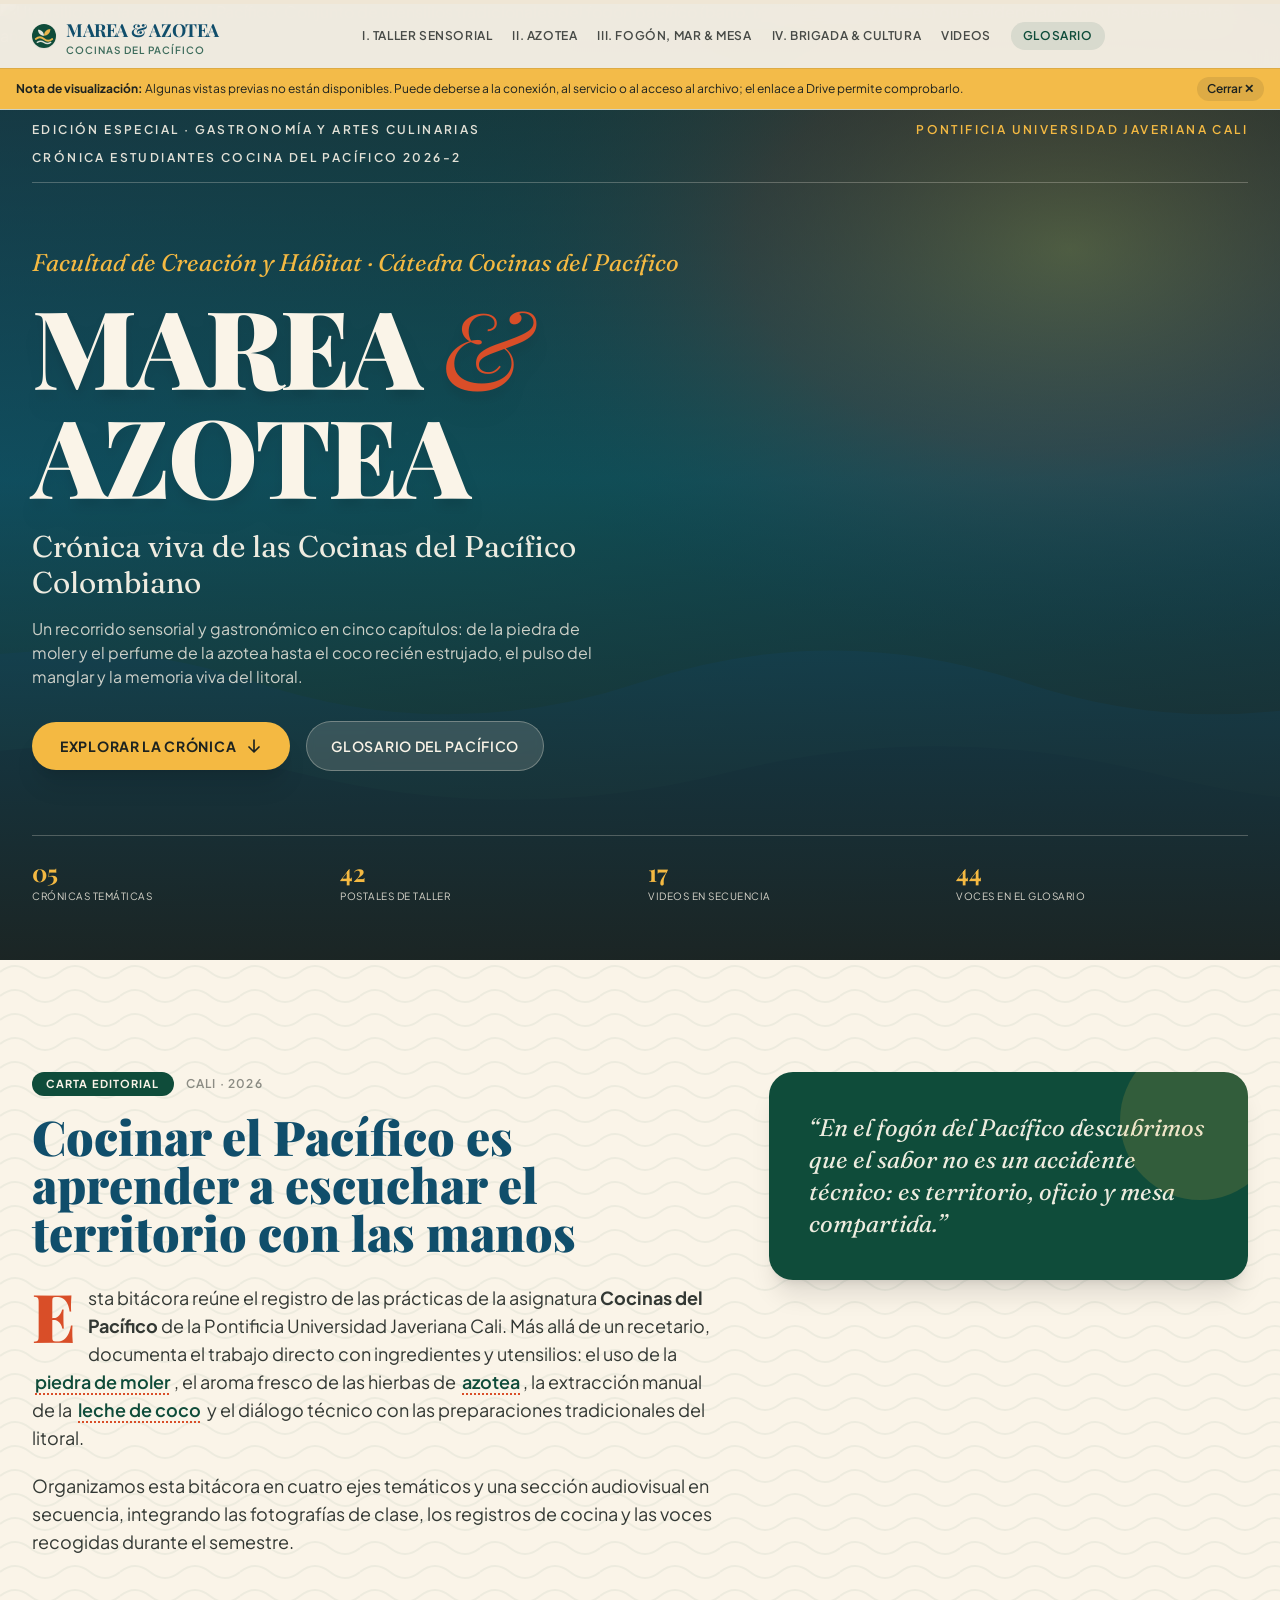
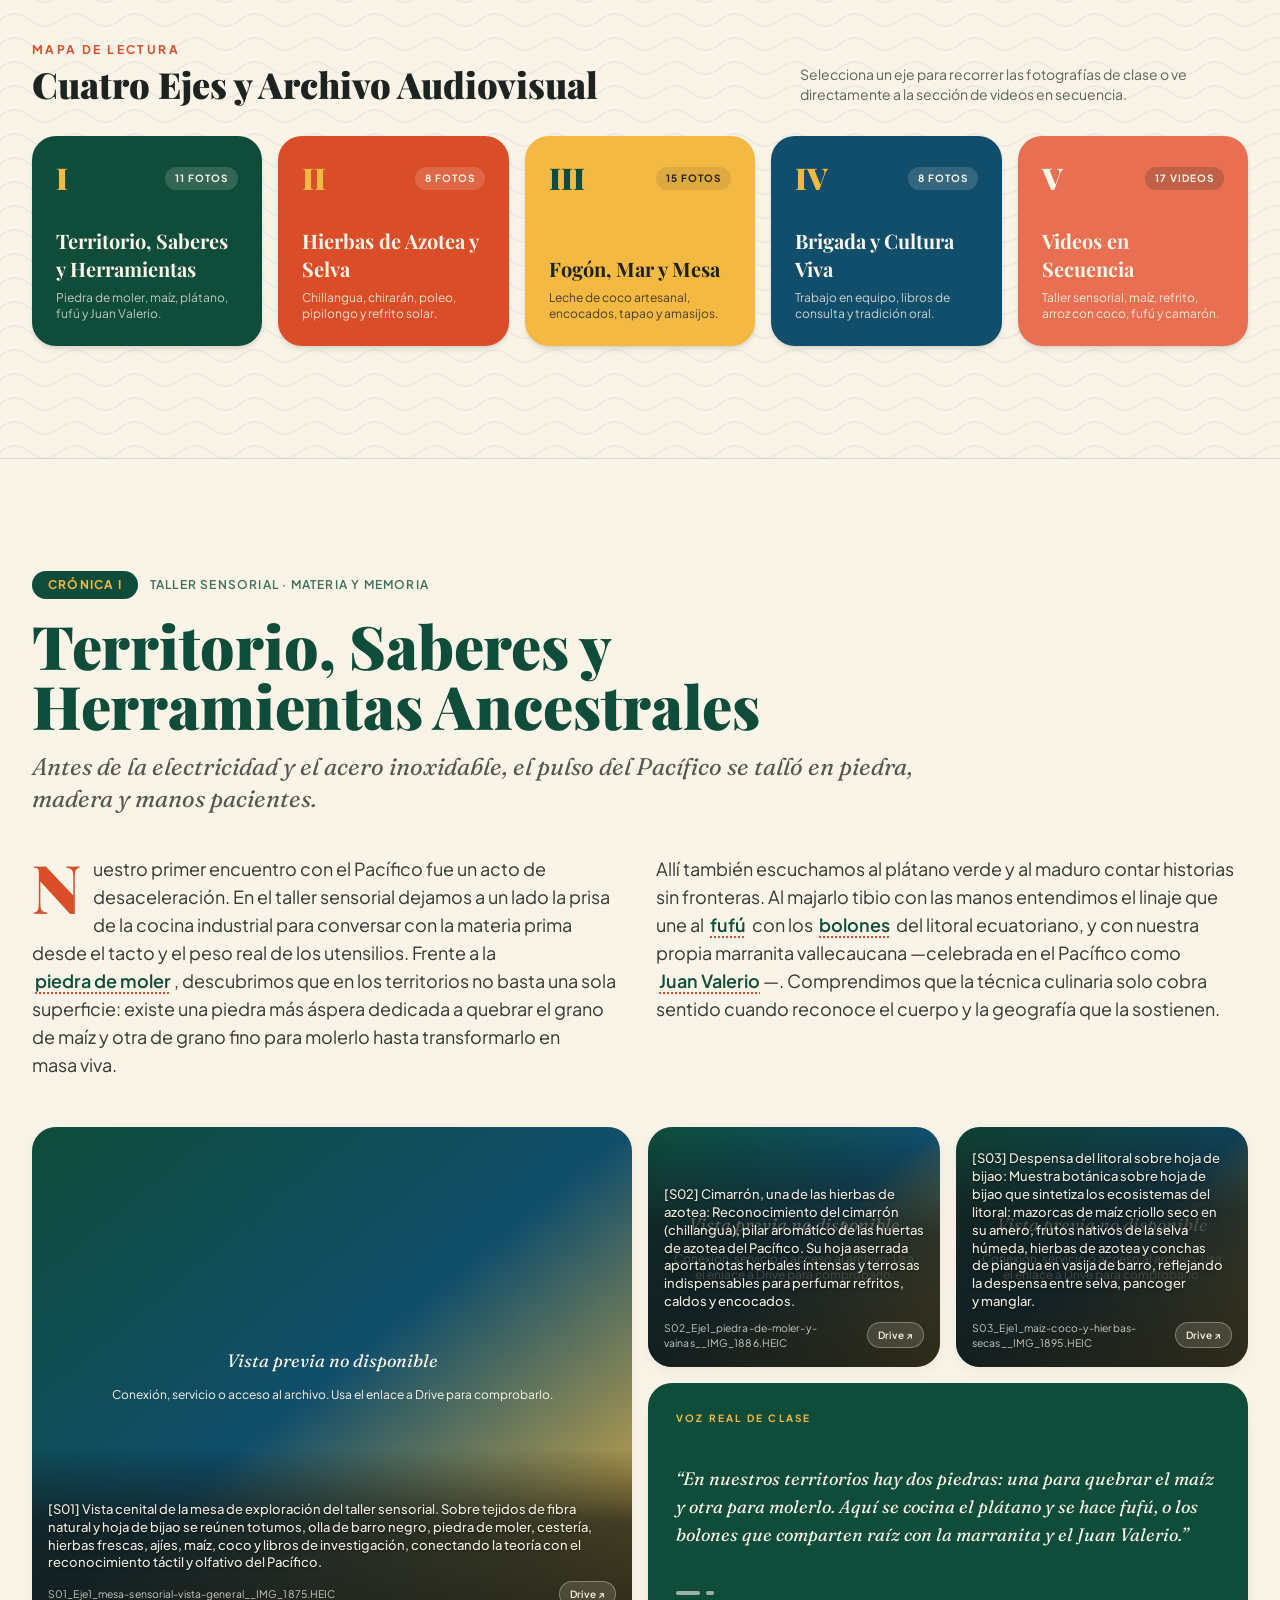
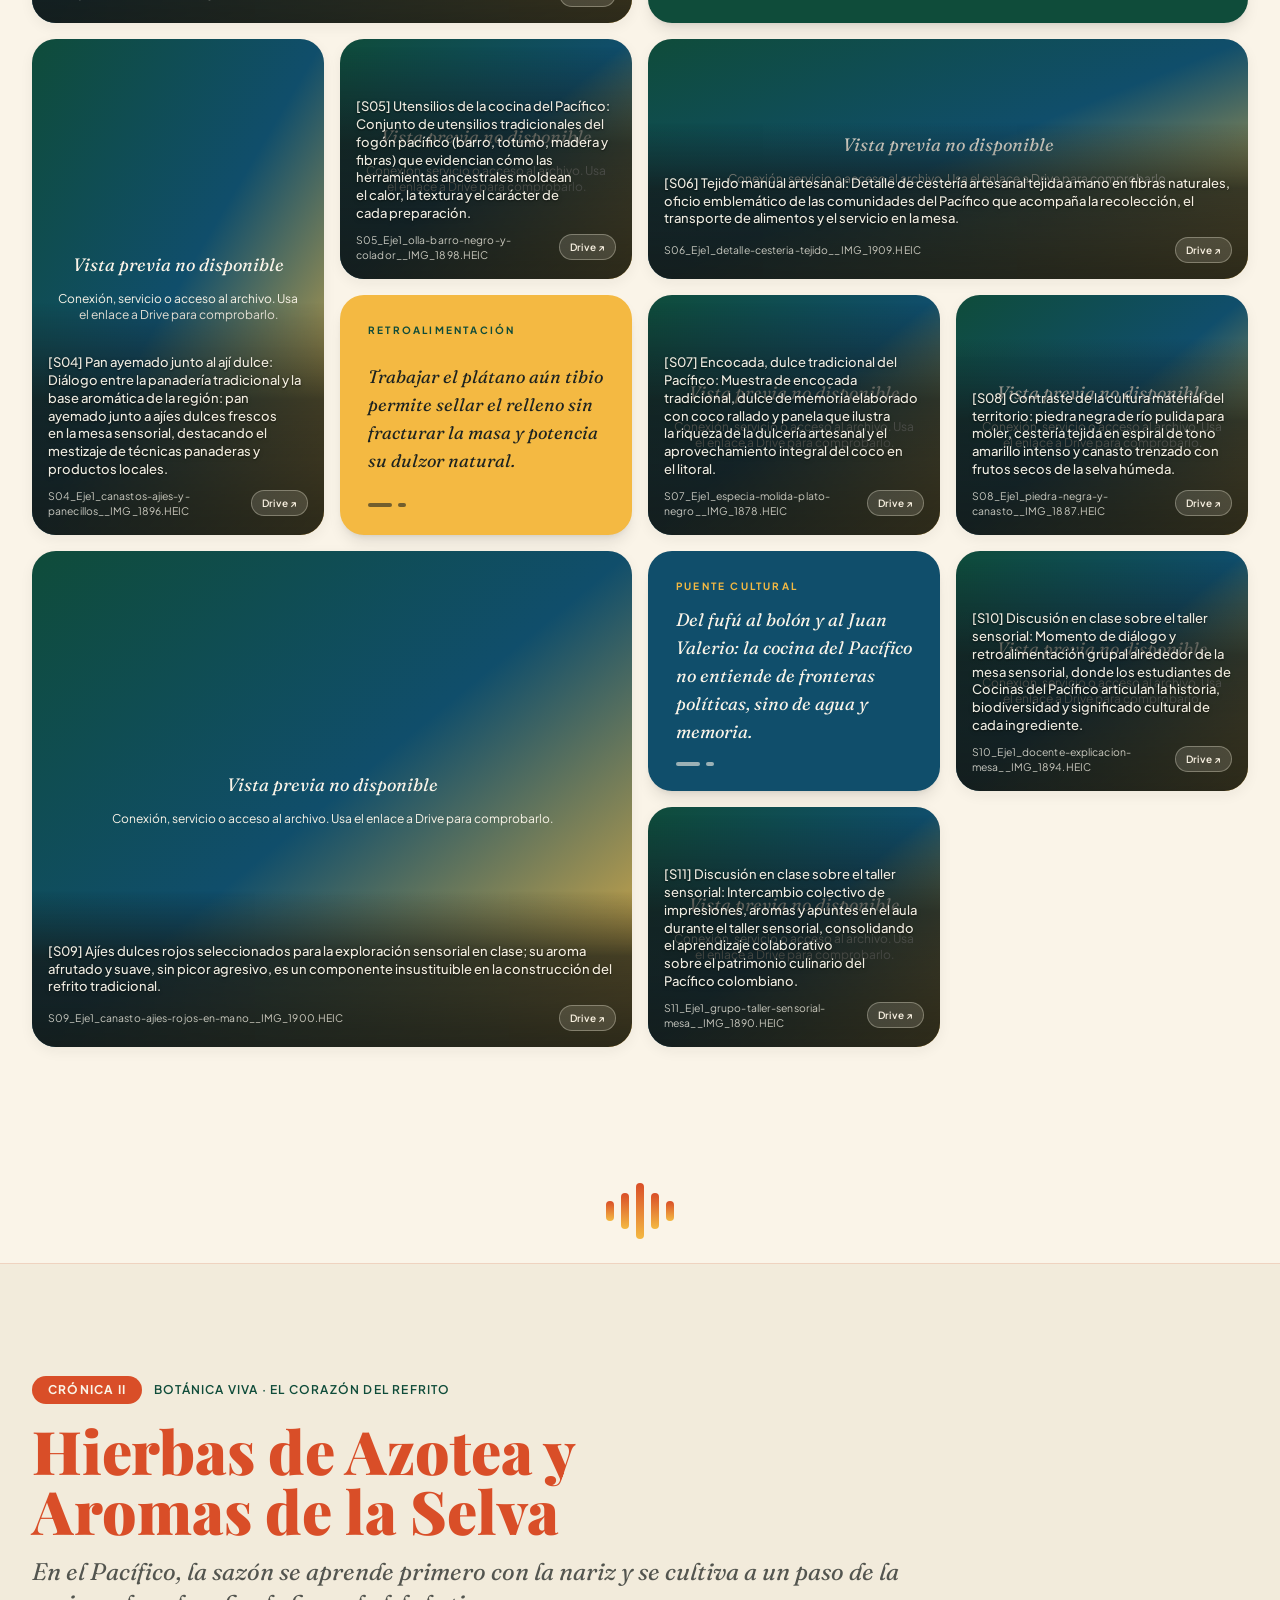
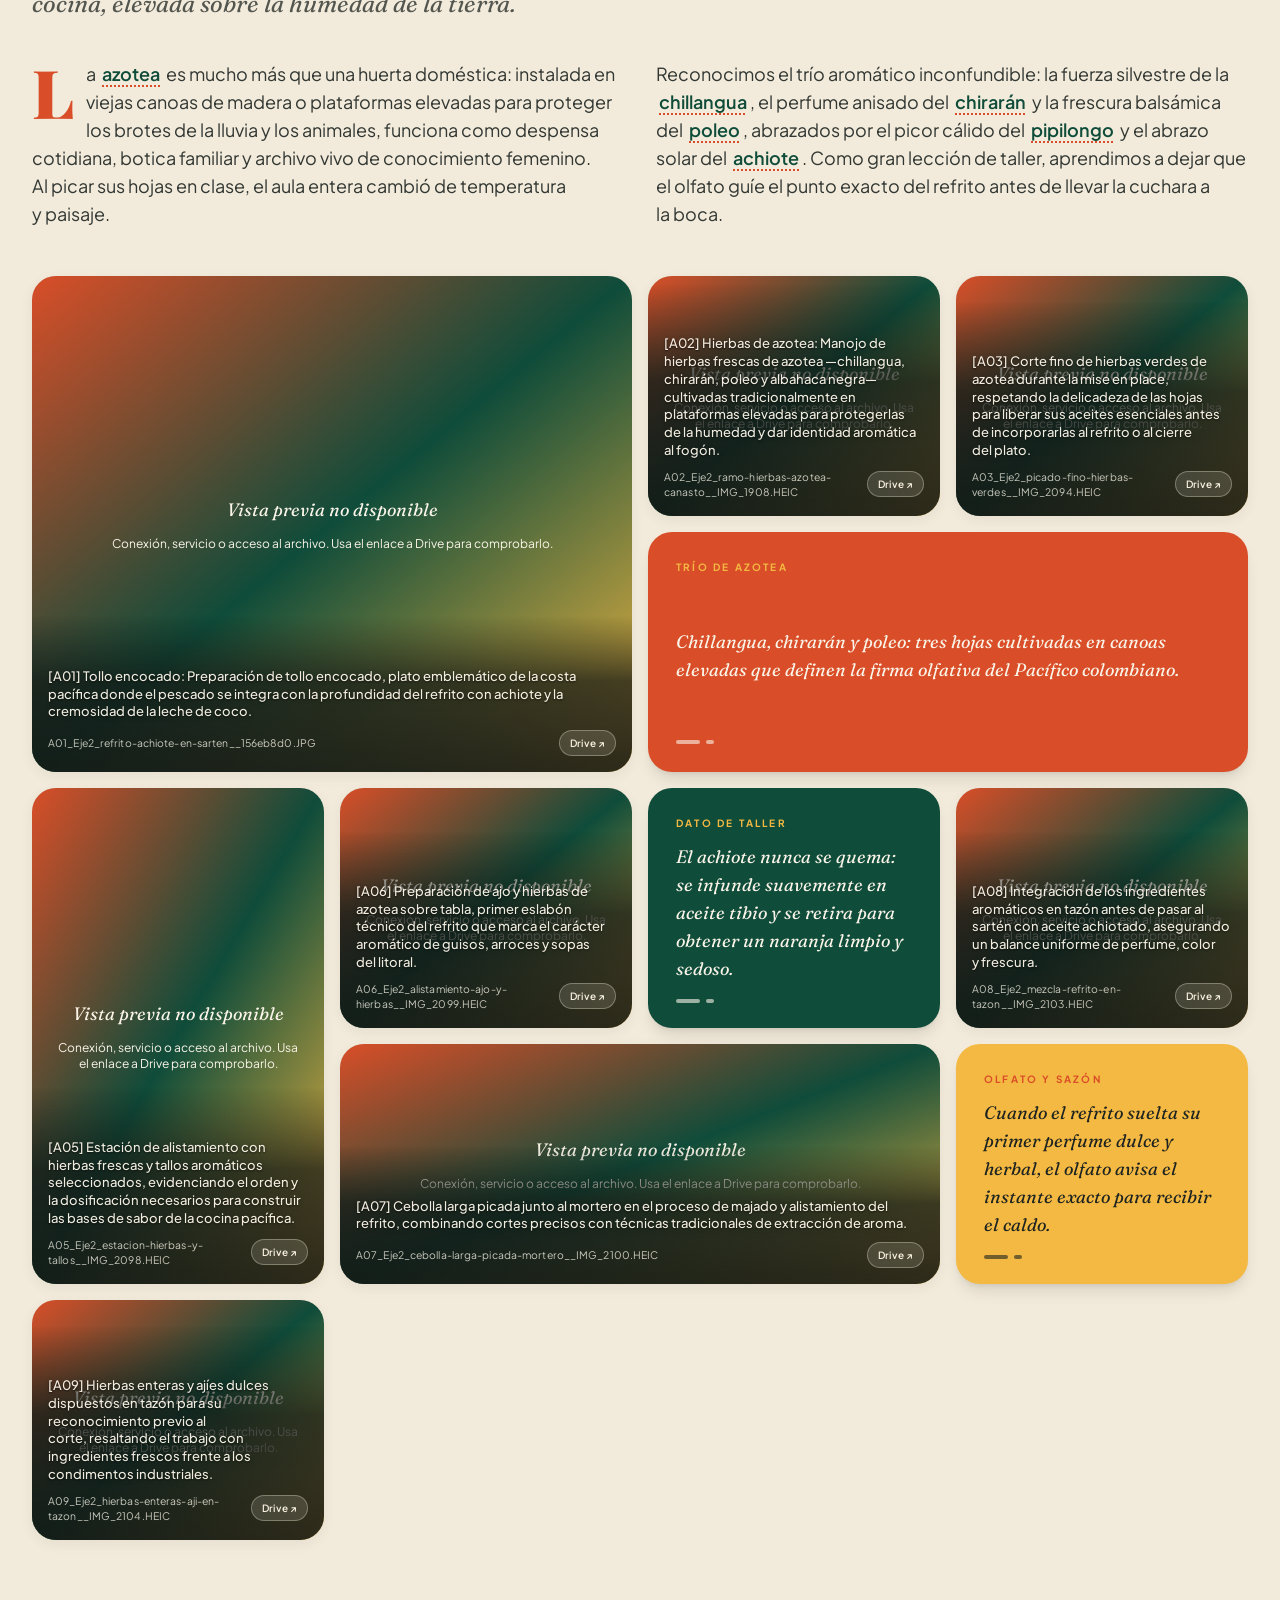
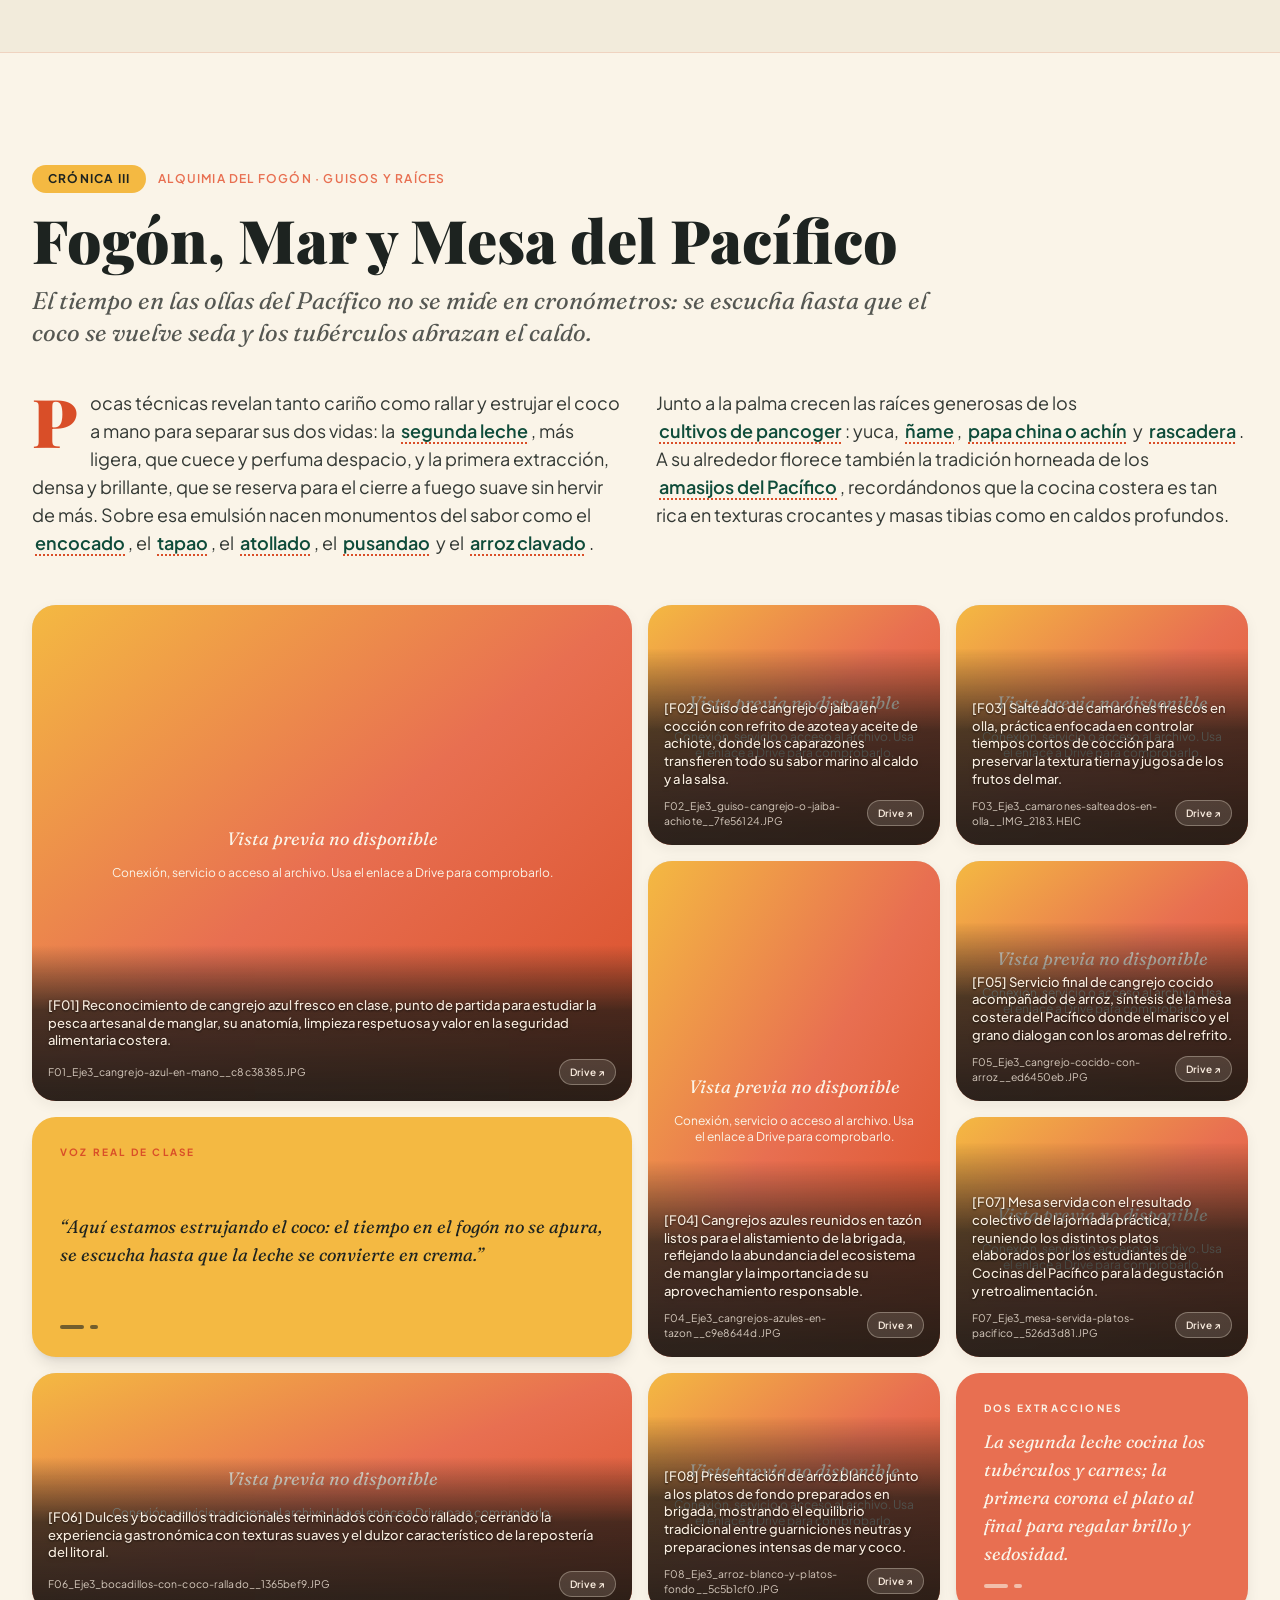
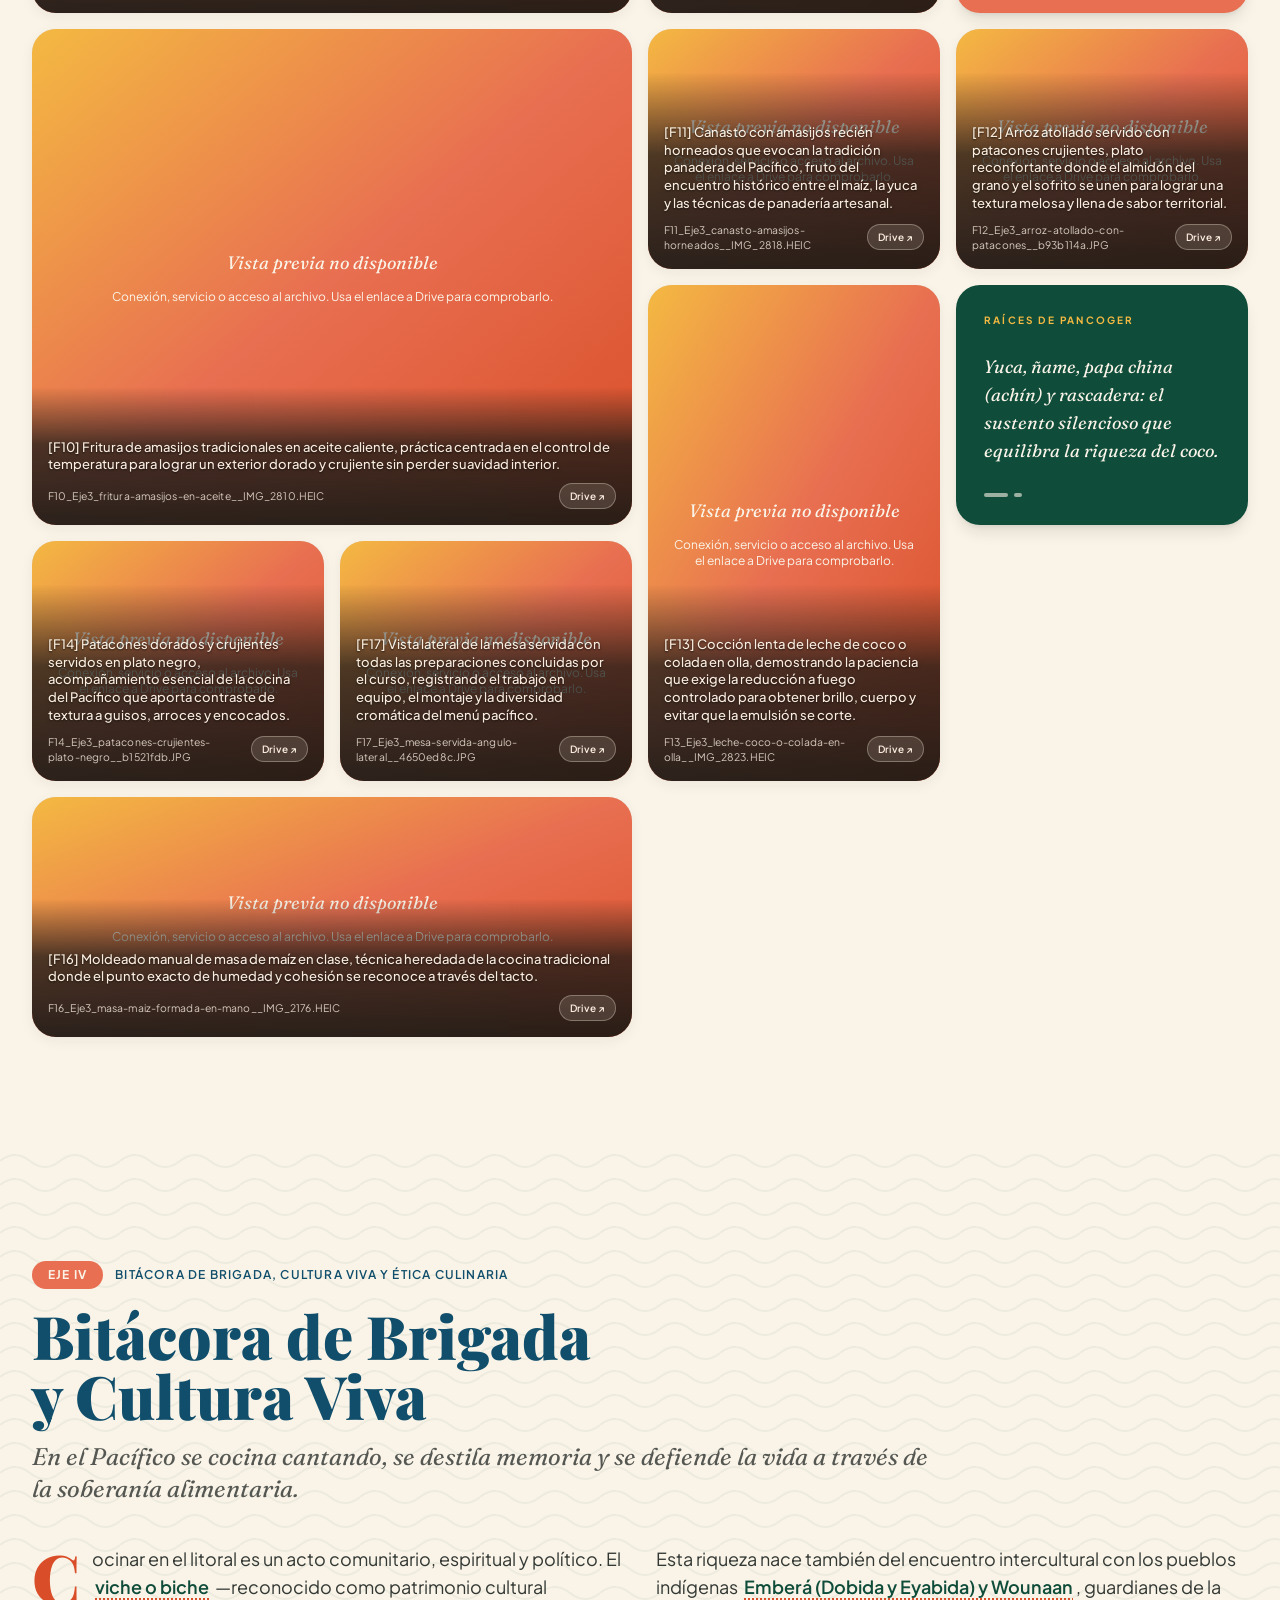
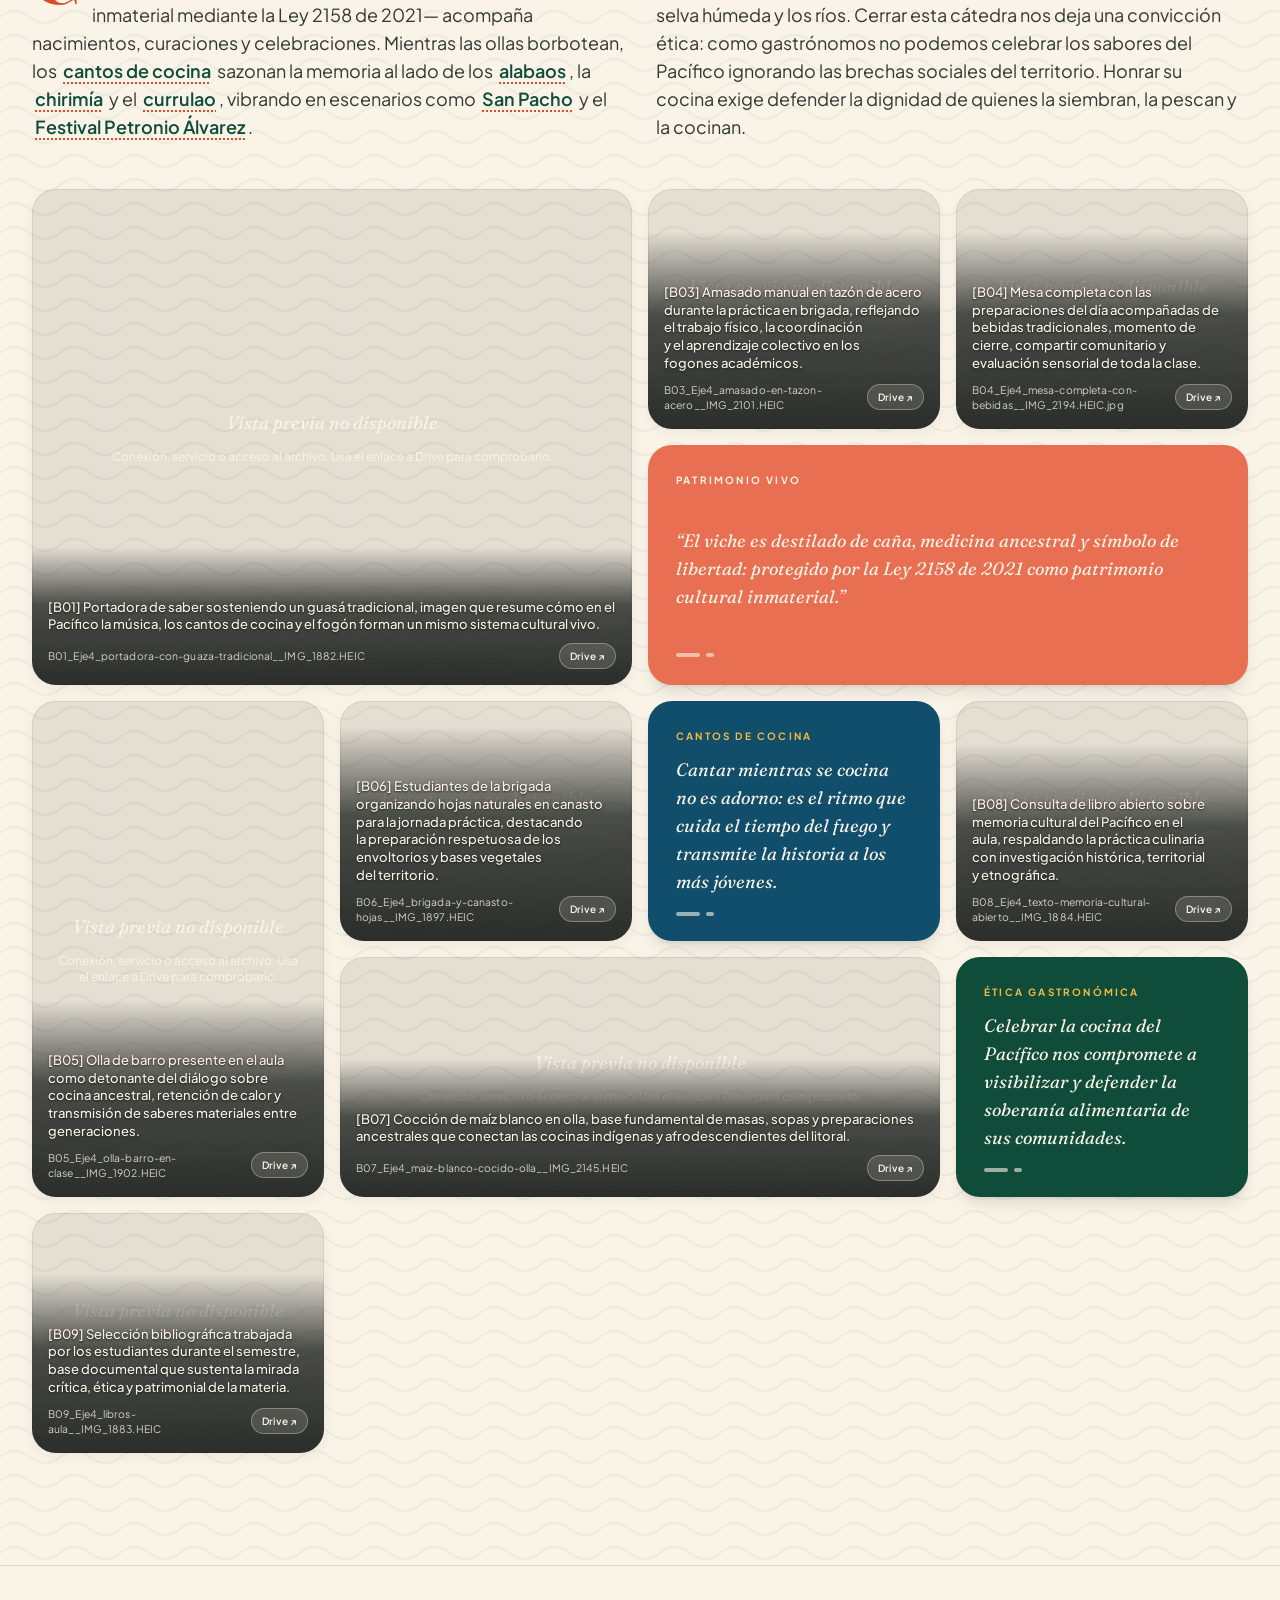
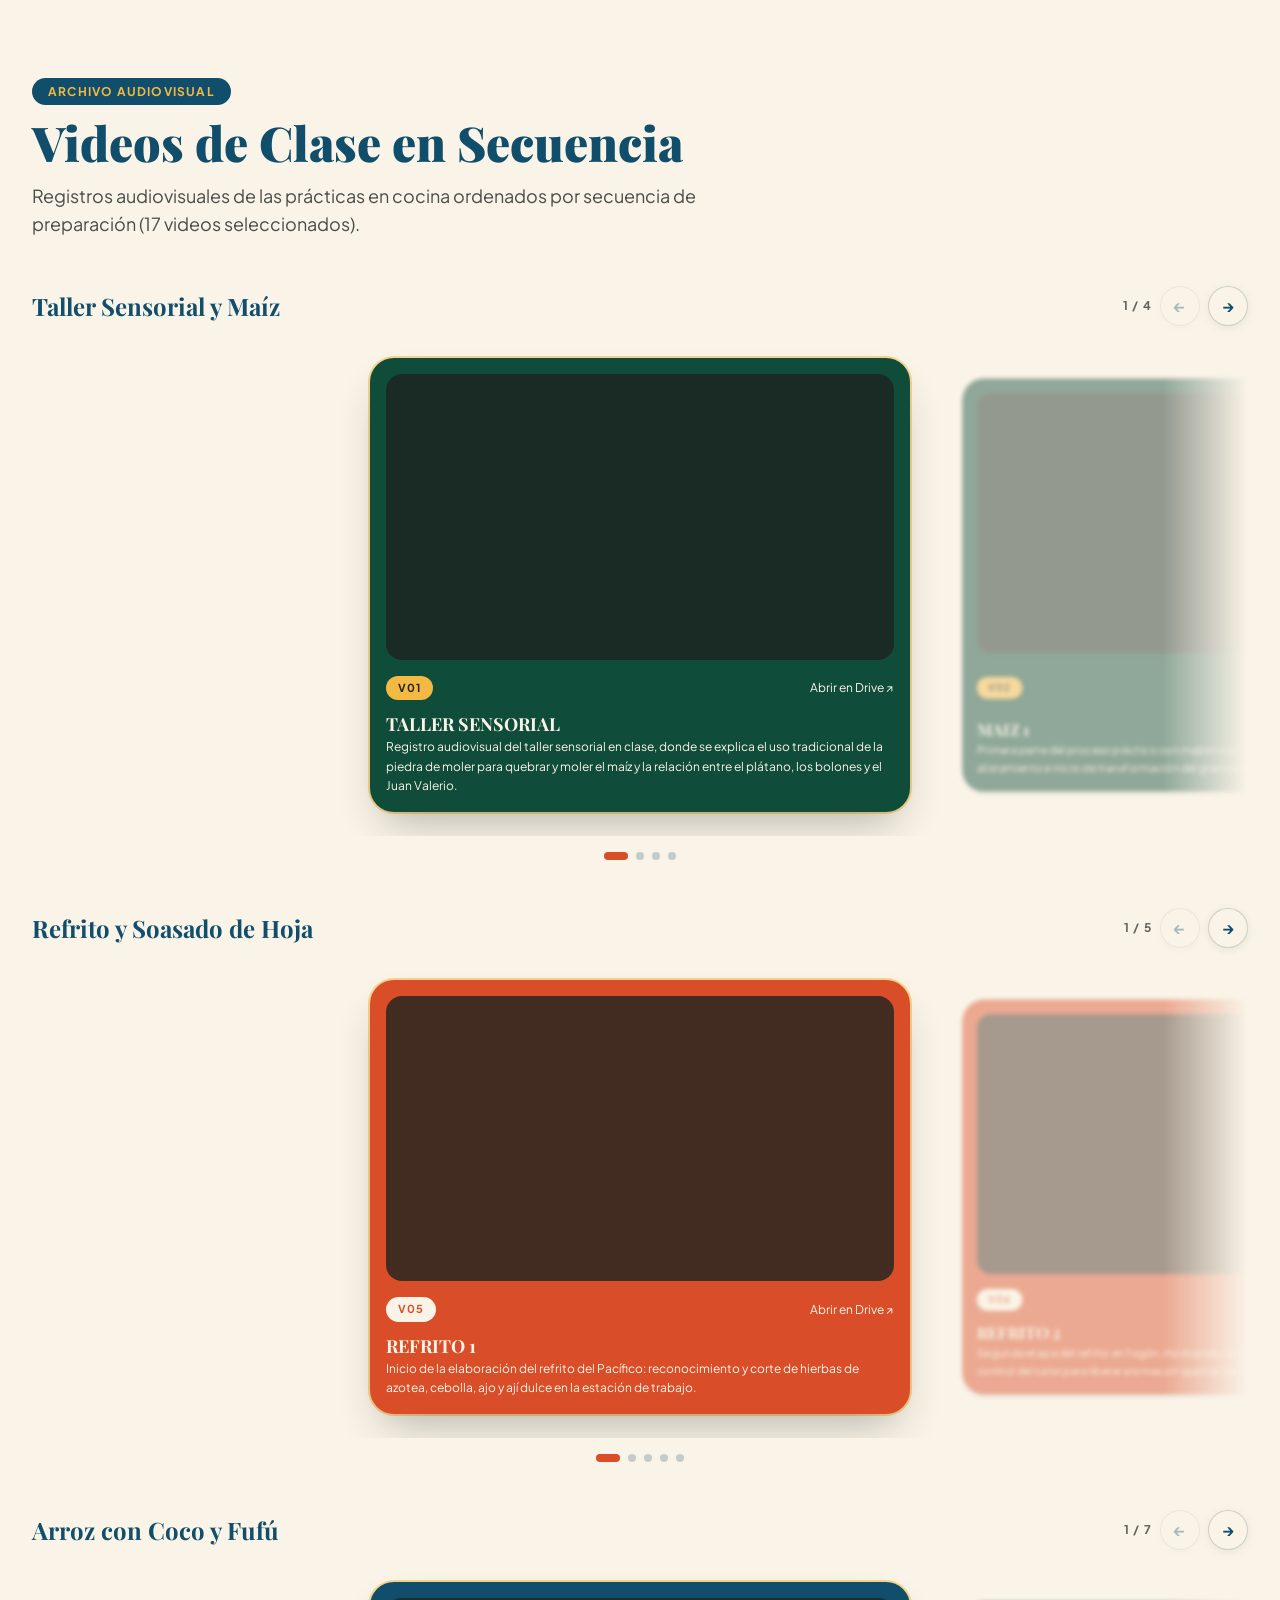
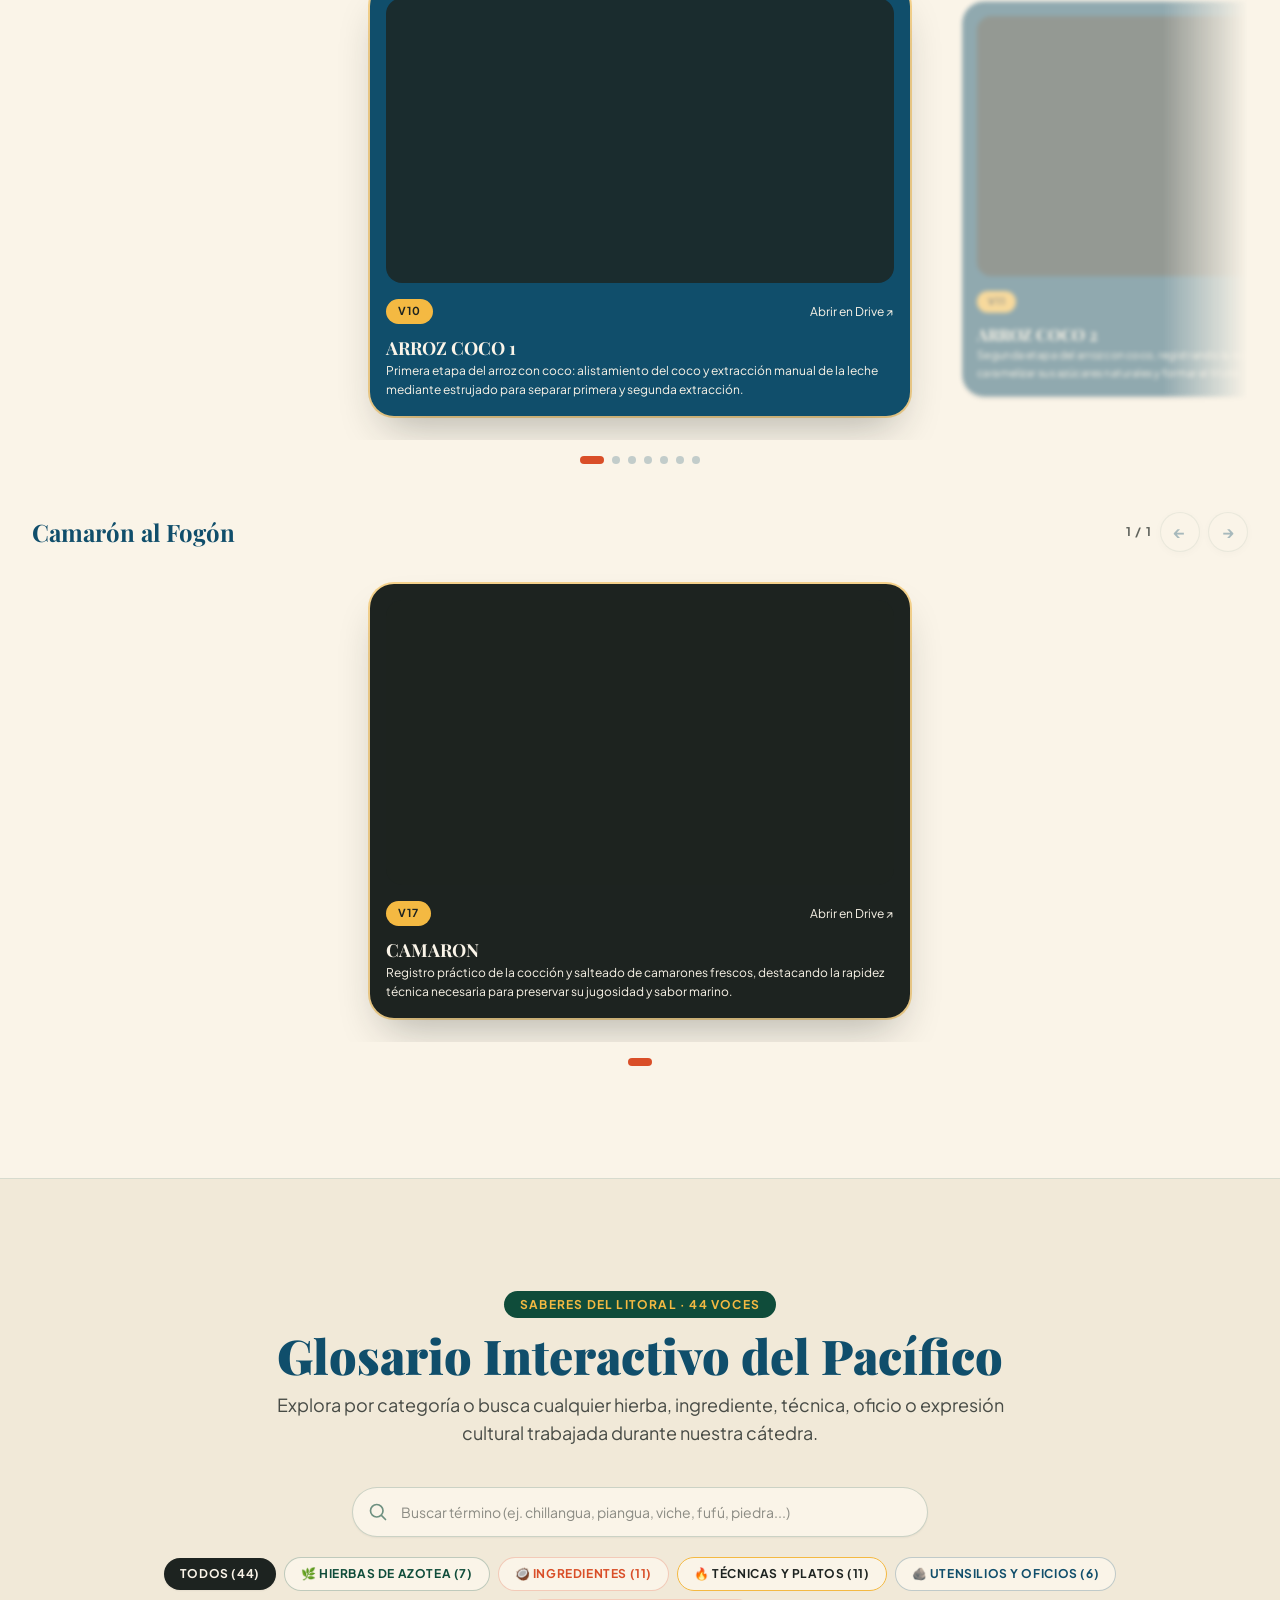
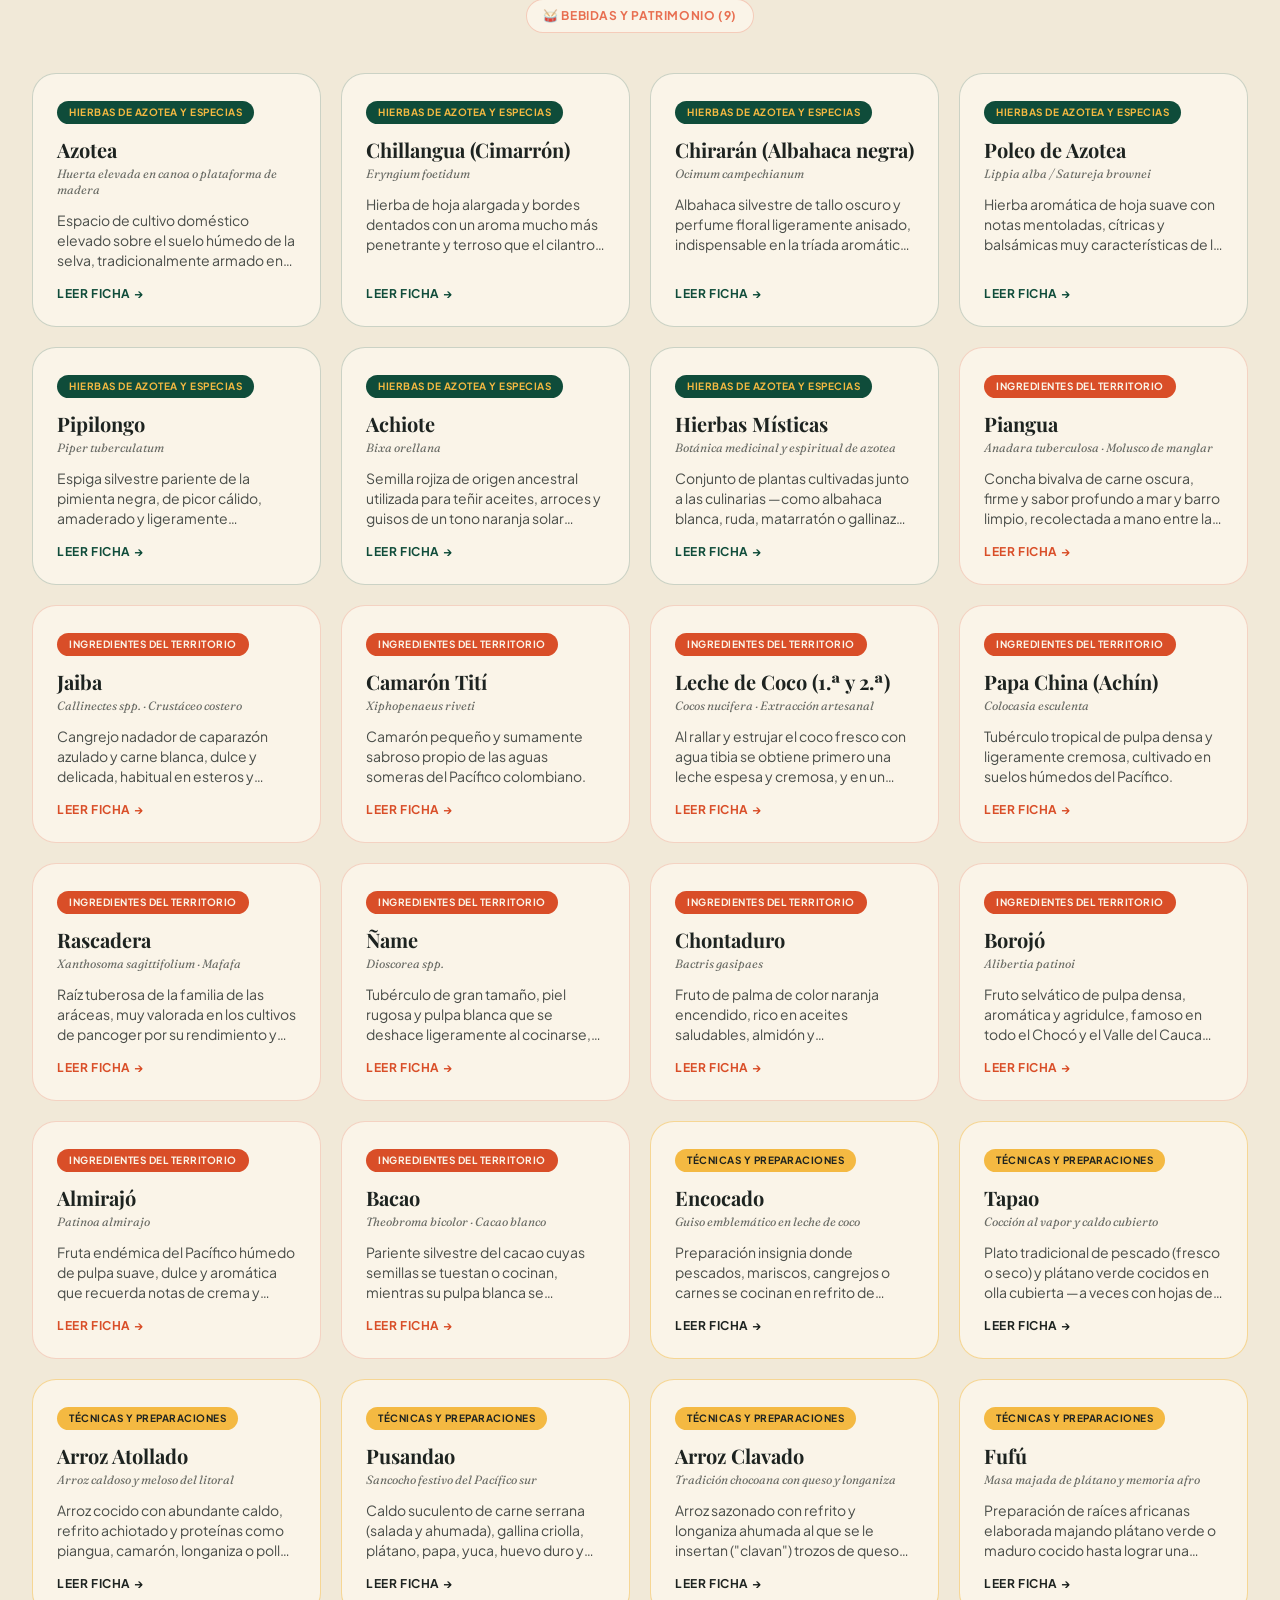
==== commit b5542bed: "Merge 4d0708f54ef27e46058018234c28b4c1739db8c3 into afacda1d3ffda6c9463552a5b13890fcb8a1e317" ====
--- a/index.html
+++ b/index.html
@@ -3,22 +3,15 @@
 <head>
   <meta charset="UTF-8" />
   <meta name="viewport" content="width=device-width, initial-scale=1.0" />
-  <title>MAREA &amp; AZOTEA · Crónica y bitácora de las Cocinas del Pacífico Colombiano</title>
+  <title>MAREA &amp; AZOTEA · Crónica viva de las Cocinas del Pacífico Colombiano</title>
   <meta name="description" content="Revista digital editorial de la cátedra Cocinas del Pacífico · Gastronomía y Artes Culinarias · Pontificia Universidad Javeriana Cali." />
-  <meta name="author" content="Aida Arteaga, David González, Estudiantes de Cocinas del Pacífico 2026-2" />
-  <meta name="theme-color" content="#0F4C3A" />
-  <meta property="og:title" content="MAREA &amp; AZOTEA · Crónica y bitácora de las Cocinas del Pacífico Colombiano" />
-  <meta property="og:description" content="Revista digital editorial de la cátedra Cocinas del Pacífico · Gastronomía y Artes Culinarias · Pontificia Universidad Javeriana Cali." />
-  <meta property="og:type" content="article" />
-  <meta property="og:locale" content="es_CO" />
-  <link rel="icon" type="image/svg+xml" href="data:image/svg+xml,%3Csvg xmlns='http://www.w3.org/2000/svg' viewBox='0 0 32 32'%3E%3Ccircle cx='16' cy='16' r='16' fill='%230F4C3A'/%3E%3Cpath d='M5 20C8.5 17 12.5 17 16 20C19.5 23 23.5 23 27 20' stroke='%23E9B44C' stroke-width='2.4' stroke-linecap='round' fill='none'/%3E%3Cpath d='M16 15.5C16 10.5 19.5 6.5 24.5 6.5C24.5 11.5 21 15.5 16 15.5Z' fill='%23E9B44C'/%3E%3C/svg%3E" />
 
   <!-- Tipografías editoriales de Google Fonts: Playfair Display, Fraunces y Plus Jakarta Sans -->
   <link rel="preconnect" href="https://fonts.googleapis.com" />
   <link rel="preconnect" href="https://fonts.gstatic.com" crossorigin />
   <link href="https://fonts.googleapis.com/css2?family=Fraunces:ital,opsz,wght@0,9..144,400;0,9..144,600;0,9..144,700;1,9..144,400;1,9..144,600&family=Playfair+Display:ital,wght@0,600;0,700;0,800;0,900;1,500;1,700&family=Plus+Jakarta+Sans:ital,wght@0,400;0,500;0,600;0,700;1,400&display=swap" rel="stylesheet" />
 
-<style id="compiled-tailwind">*, ::before, ::after{--tw-border-spacing-x:0;--tw-border-spacing-y:0;--tw-translate-x:0;--tw-translate-y:0;--tw-rotate:0;--tw-skew-x:0;--tw-skew-y:0;--tw-scale-x:1;--tw-scale-y:1;--tw-pan-x: ;--tw-pan-y: ;--tw-pinch-zoom: ;--tw-scroll-snap-strictness:proximity;--tw-gradient-from-position: ;--tw-gradient-via-position: ;--tw-gradient-to-position: ;--tw-ordinal: ;--tw-slashed-zero: ;--tw-numeric-figure: ;--tw-numeric-spacing: ;--tw-numeric-fraction: ;--tw-ring-inset: ;--tw-ring-offset-width:0px;--tw-ring-offset-color:#fff;--tw-ring-color:rgb(59 130 246 / 0.5);--tw-ring-offset-shadow:0 0 #0000;--tw-ring-shadow:0 0 #0000;--tw-shadow:0 0 #0000;--tw-shadow-colored:0 0 #0000;--tw-blur: ;--tw-brightness: ;--tw-contrast: ;--tw-grayscale: ;--tw-hue-rotate: ;--tw-invert: ;--tw-saturate: ;--tw-sepia: ;--tw-drop-shadow: ;--tw-backdrop-blur: ;--tw-backdrop-brightness: ;--tw-backdrop-contrast: ;--tw-backdrop-grayscale: ;--tw-backdrop-hue-rotate: ;--tw-backdrop-invert: ;--tw-backdrop-opacity: ;--tw-backdrop-saturate: ;--tw-backdrop-sepia: ;--tw-contain-size: ;--tw-contain-layout: ;--tw-contain-paint: ;--tw-contain-style: }::backdrop{--tw-border-spacing-x:0;--tw-border-spacing-y:0;--tw-translate-x:0;--tw-translate-y:0;--tw-rotate:0;--tw-skew-x:0;--tw-skew-y:0;--tw-scale-x:1;--tw-scale-y:1;--tw-pan-x: ;--tw-pan-y: ;--tw-pinch-zoom: ;--tw-scroll-snap-strictness:proximity;--tw-gradient-from-position: ;--tw-gradient-via-position: ;--tw-gradient-to-position: ;--tw-ordinal: ;--tw-slashed-zero: ;--tw-numeric-figure: ;--tw-numeric-spacing: ;--tw-numeric-fraction: ;--tw-ring-inset: ;--tw-ring-offset-width:0px;--tw-ring-offset-color:#fff;--tw-ring-color:rgb(59 130 246 / 0.5);--tw-ring-offset-shadow:0 0 #0000;--tw-ring-shadow:0 0 #0000;--tw-shadow:0 0 #0000;--tw-shadow-colored:0 0 #0000;--tw-blur: ;--tw-brightness: ;--tw-contrast: ;--tw-grayscale: ;--tw-hue-rotate: ;--tw-invert: ;--tw-saturate: ;--tw-sepia: ;--tw-drop-shadow: ;--tw-backdrop-blur: ;--tw-backdrop-brightness: ;--tw-backdrop-contrast: ;--tw-backdrop-grayscale: ;--tw-backdrop-hue-rotate: ;--tw-backdrop-invert: ;--tw-backdrop-opacity: ;--tw-backdrop-saturate: ;--tw-backdrop-sepia: ;--tw-contain-size: ;--tw-contain-layout: ;--tw-contain-paint: ;--tw-contain-style: }/* ! tailwindcss v3.4.17 | MIT License | https://tailwindcss.com */*,::after,::before{box-sizing:border-box;border-width:0;border-style:solid;border-color:#e5e7eb}::after,::before{--tw-content:''}:host,html{line-height:1.5;-webkit-text-size-adjust:100%;-moz-tab-size:4;tab-size:4;font-family:"Plus Jakarta Sans", system-ui, sans-serif;font-feature-settings:normal;font-variation-settings:normal;-webkit-tap-highlight-color:transparent}body{margin:0;line-height:inherit}hr{height:0;color:inherit;border-top-width:1px}abbr:where([title]){-webkit-text-decoration:underline dotted;text-decoration:underline dotted}h1,h2,h3,h4,h5,h6{font-size:inherit;font-weight:inherit}a{color:inherit;text-decoration:inherit}b,strong{font-weight:bolder}code,kbd,pre,samp{font-family:ui-monospace, SFMono-Regular, Menlo, Monaco, Consolas, "Liberation Mono", "Courier New", monospace;font-feature-settings:normal;font-variation-settings:normal;font-size:1em}small{font-size:80%}sub,sup{font-size:75%;line-height:0;position:relative;vertical-align:baseline}sub{bottom:-.25em}sup{top:-.5em}table{text-indent:0;border-color:inherit;border-collapse:collapse}button,input,optgroup,select,textarea{font-family:inherit;font-feature-settings:inherit;font-variation-settings:inherit;font-size:100%;font-weight:inherit;line-height:inherit;letter-spacing:inherit;color:inherit;margin:0;padding:0}button,select{text-transform:none}button,input:where([type=button]),input:where([type=reset]),input:where([type=submit]){-webkit-appearance:button;background-color:transparent;background-image:none}:-moz-focusring{outline:auto}:-moz-ui-invalid{box-shadow:none}progress{vertical-align:baseline}::-webkit-inner-spin-button,::-webkit-outer-spin-button{height:auto}[type=search]{-webkit-appearance:textfield;outline-offset:-2px}::-webkit-search-decoration{-webkit-appearance:none}::-webkit-file-upload-button{-webkit-appearance:button;font:inherit}summary{display:list-item}blockquote,dd,dl,figure,h1,h2,h3,h4,h5,h6,hr,p,pre{margin:0}fieldset{margin:0;padding:0}legend{padding:0}menu,ol,ul{list-style:none;margin:0;padding:0}dialog{padding:0}textarea{resize:vertical}input::placeholder,textarea::placeholder{opacity:1;color:#9ca3af}[role=button],button{cursor:pointer}:disabled{cursor:default}audio,canvas,embed,iframe,img,object,svg,video{display:block;vertical-align:middle}img,video{max-width:100%;height:auto}[hidden]:where(:not([hidden=until-found])){display:none}.pointer-events-none{pointer-events:none}.fixed{position:fixed}.absolute{position:absolute}.relative{position:relative}.inset-0{inset:0px}.inset-x-0{left:0px;right:0px}.-right-8{right:-2rem}.-top-8{top:-2rem}.left-0{left:0px}.left-1{left:0.25rem}.left-4{left:1rem}.right-0{right:0px}.right-1{right:0.25rem}.right-4{right:1rem}.top-0{top:0px}.top-1\/2{top:50%}.top-4{top:1rem}.bottom-0{bottom:0px}.z-0{z-index:0}.z-10{z-index:10}.z-20{z-index:20}.z-40{z-index:40}.z-50{z-index:50}.mx-auto{margin-left:auto;margin-right:auto}.my-12{margin-top:3rem;margin-bottom:3rem}.mb-10{margin-bottom:2.5rem}.mb-3{margin-bottom:0.75rem}.mb-4{margin-bottom:1rem}.mb-6{margin-bottom:1.5rem}.mb-7{margin-bottom:1.75rem}.mb-8{margin-bottom:2rem}.mt-1{margin-top:0.25rem}.mt-10{margin-top:2.5rem}.mt-12{margin-top:3rem}.mt-16{margin-top:4rem}.mt-2{margin-top:0.5rem}.mt-3{margin-top:0.75rem}.mt-4{margin-top:1rem}.mt-5{margin-top:1.25rem}.mt-6{margin-top:1.5rem}.mt-7{margin-top:1.75rem}.mt-8{margin-top:2rem}.mt-0\.5{margin-top:0.125rem}.line-clamp-3{overflow:hidden;display:-webkit-box;-webkit-box-orient:vertical;-webkit-line-clamp:3}.block{display:block}.inline-block{display:inline-block}.flex{display:flex}.inline-flex{display:inline-flex}.grid{display:grid}.hidden{display:none}.h-1{height:0.25rem}.h-11{height:2.75rem}.h-14{height:3.5rem}.h-16{height:4rem}.h-2{height:0.5rem}.h-20{height:5rem}.h-4{height:1rem}.h-40{height:10rem}.h-5{height:1.25rem}.h-6{height:1.5rem}.h-9{height:2.25rem}.h-full{height:100%}.max-h-\[72vh\]{max-height:72vh}.max-h-\[70vh\]{max-height:70vh}.min-h-\[210px\]{min-height:210px}.min-h-\[45vh\]{min-height:45vh}.min-h-\[82vh\]{min-height:82vh}.min-h-screen{min-height:100vh}.w-0{width:0px}.w-11{width:2.75rem}.w-2{width:0.5rem}.w-4{width:1rem}.w-40{width:10rem}.w-5{width:1.25rem}.w-6{width:1.5rem}.w-9{width:2.25rem}.w-full{width:100%}.w-14{width:3.5rem}.w-auto{width:auto}.max-w-2xl{max-width:42rem}.max-w-3xl{max-width:48rem}.max-w-4xl{max-width:56rem}.max-w-5xl{max-width:64rem}.max-w-7xl{max-width:80rem}.max-w-lg{max-width:32rem}.max-w-md{max-width:28rem}.max-w-xl{max-width:36rem}.shrink-0{flex-shrink:0}.-translate-y-1\/2{--tw-translate-y:-50%;transform:translate(var(--tw-translate-x), var(--tw-translate-y)) rotate(var(--tw-rotate)) skewX(var(--tw-skew-x)) skewY(var(--tw-skew-y)) scaleX(var(--tw-scale-x)) scaleY(var(--tw-scale-y))}.cursor-pointer{cursor:pointer}.grid-flow-dense{grid-auto-flow:dense}.auto-rows-\[220px\]{grid-auto-rows:220px}.grid-cols-1{grid-template-columns:repeat(1, minmax(0, 1fr))}.grid-cols-2{grid-template-columns:repeat(2, minmax(0, 1fr))}.flex-col{flex-direction:column}.flex-wrap{flex-wrap:wrap}.items-start{align-items:flex-start}.items-end{align-items:flex-end}.items-center{align-items:center}.justify-center{justify-content:center}.justify-between{justify-content:space-between}.gap-1\.5{gap:0.375rem}.gap-12{gap:3rem}.gap-2{gap:0.5rem}.gap-2\.5{gap:0.625rem}.gap-3{gap:0.75rem}.gap-4{gap:1rem}.gap-5{gap:1.25rem}.gap-6{gap:1.5rem}.gap-8{gap:2rem}.space-y-1 > :not([hidden]) ~ :not([hidden]){--tw-space-y-reverse:0;margin-top:calc(0.25rem * calc(1 - var(--tw-space-y-reverse)));margin-bottom:calc(0.25rem * var(--tw-space-y-reverse))}.space-y-4 > :not([hidden]) ~ :not([hidden]){--tw-space-y-reverse:0;margin-top:calc(1rem * calc(1 - var(--tw-space-y-reverse)));margin-bottom:calc(1rem * var(--tw-space-y-reverse))}.space-y-5 > :not([hidden]) ~ :not([hidden]){--tw-space-y-reverse:0;margin-top:calc(1.25rem * calc(1 - var(--tw-space-y-reverse)));margin-bottom:calc(1.25rem * var(--tw-space-y-reverse))}.overflow-hidden{overflow:hidden}.scroll-smooth{scroll-behavior:smooth}.rounded-2xl{border-radius:1rem}.rounded-3xl{border-radius:1.5rem}.rounded-full{border-radius:9999px}.rounded-xl{border-radius:0.75rem}.border{border-width:1px}.border-y{border-top-width:1px;border-bottom-width:1px}.border-b{border-bottom-width:1px}.border-t{border-top-width:1px}.border-achiote\/15{border-color:rgb(217 78 40 / 0.15)}.border-achiote\/25{border-color:rgb(217 78 40 / 0.25)}.border-carbon\/10{border-color:rgb(29 35 32 / 0.1)}.border-chontaduro\/30{border-color:rgb(232 111 81 / 0.3)}.border-coco\/10{border-color:rgb(250 244 232 / 0.1)}.border-coco\/15{border-color:rgb(250 244 232 / 0.15)}.border-coco\/20{border-color:rgb(250 244 232 / 0.2)}.border-coco\/25{border-color:rgb(250 244 232 / 0.25)}.border-coco\/30{border-color:rgb(250 244 232 / 0.3)}.border-marea\/25{border-color:rgb(16 78 107 / 0.25)}.border-platano{--tw-border-opacity:1;border-color:rgb(244 185 66 / var(--tw-border-opacity, 1))}.border-selva\/10{border-color:rgb(15 76 58 / 0.1)}.border-selva\/15{border-color:rgb(15 76 58 / 0.15)}.border-selva\/20{border-color:rgb(15 76 58 / 0.2)}.border-selva\/25{border-color:rgb(15 76 58 / 0.25)}.border-achiote\/20{border-color:rgb(217 78 40 / 0.2)}.border-chontaduro\/25{border-color:rgb(232 111 81 / 0.25)}.border-marea\/20{border-color:rgb(16 78 107 / 0.2)}.border-platano\/50{border-color:rgb(244 185 66 / 0.5)}.border-carbon\/15{border-color:rgb(29 35 32 / 0.15)}.border-platano\/40{border-color:rgb(244 185 66 / 0.4)}.bg-achiote{--tw-bg-opacity:1;background-color:rgb(217 78 40 / var(--tw-bg-opacity, 1))}.bg-achiote\/15{background-color:rgb(217 78 40 / 0.15)}.bg-arena{--tw-bg-opacity:1;background-color:rgb(239 230 213 / var(--tw-bg-opacity, 1))}.bg-arena\/65{background-color:rgb(239 230 213 / 0.65)}.bg-arena\/80{background-color:rgb(239 230 213 / 0.8)}.bg-carbon{--tw-bg-opacity:1;background-color:rgb(29 35 32 / var(--tw-bg-opacity, 1))}.bg-carbon\/10{background-color:rgb(29 35 32 / 0.1)}.bg-carbon\/20{background-color:rgb(29 35 32 / 0.2)}.bg-carbon\/60{background-color:rgb(29 35 32 / 0.6)}.bg-carbon\/80{background-color:rgb(29 35 32 / 0.8)}.bg-carbon\/95{background-color:rgb(29 35 32 / 0.95)}.bg-chontaduro{--tw-bg-opacity:1;background-color:rgb(232 111 81 / var(--tw-bg-opacity, 1))}.bg-chontaduro\/15{background-color:rgb(232 111 81 / 0.15)}.bg-coco{--tw-bg-opacity:1;background-color:rgb(250 244 232 / var(--tw-bg-opacity, 1))}.bg-coco\/10{background-color:rgb(250 244 232 / 0.1)}.bg-coco\/15{background-color:rgb(250 244 232 / 0.15)}.bg-coco\/5{background-color:rgb(250 244 232 / 0.05)}.bg-coco\/95{background-color:rgb(250 244 232 / 0.95)}.bg-marea{--tw-bg-opacity:1;background-color:rgb(16 78 107 / var(--tw-bg-opacity, 1))}.bg-platano{--tw-bg-opacity:1;background-color:rgb(244 185 66 / var(--tw-bg-opacity, 1))}.bg-platano\/15{background-color:rgb(244 185 66 / 0.15)}.bg-platano\/35{background-color:rgb(244 185 66 / 0.35)}.bg-platano\/45{background-color:rgb(244 185 66 / 0.45)}.bg-platano\/95{background-color:rgb(244 185 66 / 0.95)}.bg-selva{--tw-bg-opacity:1;background-color:rgb(15 76 58 / var(--tw-bg-opacity, 1))}.bg-selva\/10{background-color:rgb(15 76 58 / 0.1)}.bg-current{background-color:currentColor}.bg-platano\/20{background-color:rgb(244 185 66 / 0.2)}.bg-gradient-to-r{background-image:linear-gradient(to right, var(--tw-gradient-stops))}.bg-gradient-to-t{background-image:linear-gradient(to top, var(--tw-gradient-stops))}.bg-gradient-to-br{background-image:linear-gradient(to bottom right, var(--tw-gradient-stops))}.from-carbon\/90{--tw-gradient-from:rgb(29 35 32 / 0.9) var(--tw-gradient-from-position);--tw-gradient-to:rgb(29 35 32 / 0) var(--tw-gradient-to-position);--tw-gradient-stops:var(--tw-gradient-from), var(--tw-gradient-to)}.from-selva{--tw-gradient-from:#0F4C3A var(--tw-gradient-from-position);--tw-gradient-to:rgb(15 76 58 / 0) var(--tw-gradient-to-position);--tw-gradient-stops:var(--tw-gradient-from), var(--tw-gradient-to)}.from-achiote{--tw-gradient-from:#D94E28 var(--tw-gradient-from-position);--tw-gradient-to:rgb(217 78 40 / 0) var(--tw-gradient-to-position);--tw-gradient-stops:var(--tw-gradient-from), var(--tw-gradient-to)}.from-carbon\/85{--tw-gradient-from:rgb(29 35 32 / 0.85) var(--tw-gradient-from-position);--tw-gradient-to:rgb(29 35 32 / 0) var(--tw-gradient-to-position);--tw-gradient-stops:var(--tw-gradient-from), var(--tw-gradient-to)}.from-marea{--tw-gradient-from:#104E6B var(--tw-gradient-from-position);--tw-gradient-to:rgb(16 78 107 / 0) var(--tw-gradient-to-position);--tw-gradient-stops:var(--tw-gradient-from), var(--tw-gradient-to)}.from-platano{--tw-gradient-from:#F4B942 var(--tw-gradient-from-position);--tw-gradient-to:rgb(244 185 66 / 0) var(--tw-gradient-to-position);--tw-gradient-stops:var(--tw-gradient-from), var(--tw-gradient-to)}.via-achiote{--tw-gradient-to:rgb(217 78 40 / 0)  var(--tw-gradient-to-position);--tw-gradient-stops:var(--tw-gradient-from), #D94E28 var(--tw-gradient-via-position), var(--tw-gradient-to)}.via-marea\/55{--tw-gradient-to:rgb(16 78 107 / 0)  var(--tw-gradient-to-position);--tw-gradient-stops:var(--tw-gradient-from), rgb(16 78 107 / 0.55) var(--tw-gradient-via-position), var(--tw-gradient-to)}.via-platano{--tw-gradient-to:rgb(244 185 66 / 0)  var(--tw-gradient-to-position);--tw-gradient-stops:var(--tw-gradient-from), #F4B942 var(--tw-gradient-via-position), var(--tw-gradient-to)}.via-carbon\/40{--tw-gradient-to:rgb(29 35 32 / 0)  var(--tw-gradient-to-position);--tw-gradient-stops:var(--tw-gradient-from), rgb(29 35 32 / 0.4) var(--tw-gradient-via-position), var(--tw-gradient-to)}.via-chontaduro{--tw-gradient-to:rgb(232 111 81 / 0)  var(--tw-gradient-to-position);--tw-gradient-stops:var(--tw-gradient-from), #E86F51 var(--tw-gradient-via-position), var(--tw-gradient-to)}.via-marea{--tw-gradient-to:rgb(16 78 107 / 0)  var(--tw-gradient-to-position);--tw-gradient-stops:var(--tw-gradient-from), #104E6B var(--tw-gradient-via-position), var(--tw-gradient-to)}.via-selva{--tw-gradient-to:rgb(15 76 58 / 0)  var(--tw-gradient-to-position);--tw-gradient-stops:var(--tw-gradient-from), #0F4C3A var(--tw-gradient-via-position), var(--tw-gradient-to)}.to-carbon\/60{--tw-gradient-to:rgb(29 35 32 / 0.6) var(--tw-gradient-to-position)}.to-marea{--tw-gradient-to:#104E6B var(--tw-gradient-to-position)}.to-platano{--tw-gradient-to:#F4B942 var(--tw-gradient-to-position)}.to-achiote{--tw-gradient-to:#D94E28 var(--tw-gradient-to-position)}.to-carbon{--tw-gradient-to:#1D2320 var(--tw-gradient-to-position)}.to-transparent{--tw-gradient-to:transparent var(--tw-gradient-to-position)}.object-contain{object-fit:contain}.object-cover{object-fit:cover}.p-2{padding:0.5rem}.p-3{padding:0.75rem}.p-4{padding:1rem}.p-6{padding:1.5rem}.p-7{padding:1.75rem}.p-8{padding:2rem}.p-10{padding:2.5rem}.px-2\.5{padding-left:0.625rem;padding-right:0.625rem}.px-3{padding-left:0.75rem;padding-right:0.75rem}.px-3\.5{padding-left:0.875rem;padding-right:0.875rem}.px-4{padding-left:1rem;padding-right:1rem}.px-5{padding-left:1.25rem;padding-right:1.25rem}.px-6{padding-left:1.5rem;padding-right:1.5rem}.px-7{padding-left:1.75rem;padding-right:1.75rem}.py-1{padding-top:0.25rem;padding-bottom:0.25rem}.py-1\.5{padding-top:0.375rem;padding-bottom:0.375rem}.py-2{padding-top:0.5rem;padding-bottom:0.5rem}.py-2\.5{padding-top:0.625rem;padding-bottom:0.625rem}.py-20{padding-top:5rem;padding-bottom:5rem}.py-3\.5{padding-top:0.875rem;padding-bottom:0.875rem}.py-4{padding-top:1rem;padding-bottom:1rem}.py-6{padding-top:1.5rem;padding-bottom:1.5rem}.pb-14{padding-bottom:3.5rem}.pb-16{padding-bottom:4rem}.pb-4{padding-bottom:1rem}.pl-12{padding-left:3rem}.pr-4{padding-right:1rem}.pt-20{padding-top:5rem}.pt-5{padding-top:1.25rem}.pt-8{padding-top:2rem}.pt-10{padding-top:2.5rem}.text-left{text-align:left}.text-center{text-align:center}.font-editorial{font-family:"Playfair Display", Georgia, serif}.font-fraunces{font-family:"Fraunces", Georgia, serif}.text-2xl{font-size:1.5rem;line-height:2rem}.text-3xl{font-size:1.875rem;line-height:2.25rem}.text-4xl{font-size:2.25rem;line-height:2.5rem}.text-6xl{font-size:3.75rem;line-height:1}.text-\[10px\]{font-size:10px}.text-\[11px\]{font-size:11px}.text-base{font-size:1rem;line-height:1.5rem}.text-lg{font-size:1.125rem;line-height:1.75rem}.text-sm{font-size:0.875rem;line-height:1.25rem}.text-xl{font-size:1.25rem;line-height:1.75rem}.text-xs{font-size:0.75rem;line-height:1rem}.font-black{font-weight:900}.font-bold{font-weight:700}.font-normal{font-weight:400}.font-semibold{font-weight:600}.font-medium{font-weight:500}.uppercase{text-transform:uppercase}.italic{font-style:italic}.leading-\[0\.92\]{line-height:0.92}.leading-\[1\.04\]{line-height:1.04}.leading-none{line-height:1}.leading-relaxed{line-height:1.625}.leading-snug{line-height:1.375}.leading-tight{line-height:1.25}.tracking-\[0\.22em\]{letter-spacing:0.22em}.tracking-\[0\.25em\]{letter-spacing:0.25em}.tracking-\[0\.2em\]{letter-spacing:0.2em}.tracking-tight{letter-spacing:-0.025em}.tracking-wider{letter-spacing:0.05em}.tracking-widest{letter-spacing:0.1em}.text-achiote{--tw-text-opacity:1;color:rgb(217 78 40 / var(--tw-text-opacity, 1))}.text-carbon{--tw-text-opacity:1;color:rgb(29 35 32 / var(--tw-text-opacity, 1))}.text-carbon\/50{color:rgb(29 35 32 / 0.5)}.text-carbon\/70{color:rgb(29 35 32 / 0.7)}.text-carbon\/75{color:rgb(29 35 32 / 0.75)}.text-carbon\/80{color:rgb(29 35 32 / 0.8)}.text-carbon\/85{color:rgb(29 35 32 / 0.85)}.text-carbon\/90{color:rgb(29 35 32 / 0.9)}.text-chontaduro{--tw-text-opacity:1;color:rgb(232 111 81 / var(--tw-text-opacity, 1))}.text-coco{--tw-text-opacity:1;color:rgb(250 244 232 / var(--tw-text-opacity, 1))}.text-coco\/10{color:rgb(250 244 232 / 0.1)}.text-coco\/55{color:rgb(250 244 232 / 0.55)}.text-coco\/75{color:rgb(250 244 232 / 0.75)}.text-coco\/80{color:rgb(250 244 232 / 0.8)}.text-coco\/85{color:rgb(250 244 232 / 0.85)}.text-coco\/90{color:rgb(250 244 232 / 0.9)}.text-coco\/95{color:rgb(250 244 232 / 0.95)}.text-marea{--tw-text-opacity:1;color:rgb(16 78 107 / var(--tw-text-opacity, 1))}.text-platano{--tw-text-opacity:1;color:rgb(244 185 66 / var(--tw-text-opacity, 1))}.text-platano\/90{color:rgb(244 185 66 / 0.9)}.text-selva{--tw-text-opacity:1;color:rgb(15 76 58 / var(--tw-text-opacity, 1))}.text-selva\/60{color:rgb(15 76 58 / 0.6)}.text-selva\/80{color:rgb(15 76 58 / 0.8)}.text-carbon\/65{color:rgb(29 35 32 / 0.65)}.text-coco\/70{color:rgb(250 244 232 / 0.7)}.antialiased{-webkit-font-smoothing:antialiased;-moz-osx-font-smoothing:grayscale}.opacity-60{opacity:0.6}.opacity-95{opacity:0.95}.shadow-2xl{--tw-shadow:0 25px 50px -12px rgb(0 0 0 / 0.25);--tw-shadow-colored:0 25px 50px -12px var(--tw-shadow-color);box-shadow:var(--tw-ring-offset-shadow, 0 0 #0000), var(--tw-ring-shadow, 0 0 #0000), var(--tw-shadow)}.shadow-lg{--tw-shadow:0 10px 15px -3px rgb(0 0 0 / 0.1), 0 4px 6px -4px rgb(0 0 0 / 0.1);--tw-shadow-colored:0 10px 15px -3px var(--tw-shadow-color), 0 4px 6px -4px var(--tw-shadow-color);box-shadow:var(--tw-ring-offset-shadow, 0 0 #0000), var(--tw-ring-shadow, 0 0 #0000), var(--tw-shadow)}.shadow-md{--tw-shadow:0 4px 6px -1px rgb(0 0 0 / 0.1), 0 2px 4px -2px rgb(0 0 0 / 0.1);--tw-shadow-colored:0 4px 6px -1px var(--tw-shadow-color), 0 2px 4px -2px var(--tw-shadow-color);box-shadow:var(--tw-ring-offset-shadow, 0 0 #0000), var(--tw-ring-shadow, 0 0 #0000), var(--tw-shadow)}.shadow-sm{--tw-shadow:0 1px 2px 0 rgb(0 0 0 / 0.05);--tw-shadow-colored:0 1px 2px 0 var(--tw-shadow-color);box-shadow:var(--tw-ring-offset-shadow, 0 0 #0000), var(--tw-ring-shadow, 0 0 #0000), var(--tw-shadow)}.shadow-xl{--tw-shadow:0 20px 25px -5px rgb(0 0 0 / 0.1), 0 8px 10px -6px rgb(0 0 0 / 0.1);--tw-shadow-colored:0 20px 25px -5px var(--tw-shadow-color), 0 8px 10px -6px var(--tw-shadow-color);box-shadow:var(--tw-ring-offset-shadow, 0 0 #0000), var(--tw-ring-shadow, 0 0 #0000), var(--tw-shadow)}.drop-shadow-xl{--tw-drop-shadow:drop-shadow(0 20px 13px rgb(0 0 0 / 0.03)) drop-shadow(0 8px 5px rgb(0 0 0 / 0.08));filter:var(--tw-blur) var(--tw-brightness) var(--tw-contrast) var(--tw-grayscale) var(--tw-hue-rotate) var(--tw-invert) var(--tw-saturate) var(--tw-sepia) var(--tw-drop-shadow)}.drop-shadow{--tw-drop-shadow:drop-shadow(0 1px 2px rgb(0 0 0 / 0.1)) drop-shadow(0 1px 1px rgb(0 0 0 / 0.06));filter:var(--tw-blur) var(--tw-brightness) var(--tw-contrast) var(--tw-grayscale) var(--tw-hue-rotate) var(--tw-invert) var(--tw-saturate) var(--tw-sepia) var(--tw-drop-shadow)}.backdrop-blur-md{--tw-backdrop-blur:blur(12px);-webkit-backdrop-filter:var(--tw-backdrop-blur) var(--tw-backdrop-brightness) var(--tw-backdrop-contrast) var(--tw-backdrop-grayscale) var(--tw-backdrop-hue-rotate) var(--tw-backdrop-invert) var(--tw-backdrop-opacity) var(--tw-backdrop-saturate) var(--tw-backdrop-sepia);backdrop-filter:var(--tw-backdrop-blur) var(--tw-backdrop-brightness) var(--tw-backdrop-contrast) var(--tw-backdrop-grayscale) var(--tw-backdrop-hue-rotate) var(--tw-backdrop-invert) var(--tw-backdrop-opacity) var(--tw-backdrop-saturate) var(--tw-backdrop-sepia)}.backdrop-blur-sm{--tw-backdrop-blur:blur(4px);-webkit-backdrop-filter:var(--tw-backdrop-blur) var(--tw-backdrop-brightness) var(--tw-backdrop-contrast) var(--tw-backdrop-grayscale) var(--tw-backdrop-hue-rotate) var(--tw-backdrop-invert) var(--tw-backdrop-opacity) var(--tw-backdrop-saturate) var(--tw-backdrop-sepia);backdrop-filter:var(--tw-backdrop-blur) var(--tw-backdrop-brightness) var(--tw-backdrop-contrast) var(--tw-backdrop-grayscale) var(--tw-backdrop-hue-rotate) var(--tw-backdrop-invert) var(--tw-backdrop-opacity) var(--tw-backdrop-saturate) var(--tw-backdrop-sepia)}.transition-all{transition-property:all;transition-timing-function:cubic-bezier(0.4, 0, 0.2, 1);transition-duration:150ms}.transition-colors{transition-property:color, background-color, border-color, fill, stroke, -webkit-text-decoration-color;transition-property:color, background-color, border-color, text-decoration-color, fill, stroke;transition-property:color, background-color, border-color, text-decoration-color, fill, stroke, -webkit-text-decoration-color;transition-timing-function:cubic-bezier(0.4, 0, 0.2, 1);transition-duration:150ms}.transition-opacity{transition-property:opacity;transition-timing-function:cubic-bezier(0.4, 0, 0.2, 1);transition-duration:150ms}.transition-transform{transition-property:transform;transition-timing-function:cubic-bezier(0.4, 0, 0.2, 1);transition-duration:150ms}.duration-150{transition-duration:150ms}.duration-700{transition-duration:700ms}.duration-300{transition-duration:300ms}.duration-500{transition-duration:500ms}.selection\:bg-platano\/40 *::selection{background-color:rgb(244 185 66 / 0.4)}.selection\:text-carbon *::selection{--tw-text-opacity:1;color:rgb(29 35 32 / var(--tw-text-opacity, 1))}.selection\:bg-platano\/40::selection{background-color:rgb(244 185 66 / 0.4)}.selection\:text-carbon::selection{--tw-text-opacity:1;color:rgb(29 35 32 / var(--tw-text-opacity, 1))}.placeholder\:text-carbon\/50::placeholder{color:rgb(29 35 32 / 0.5)}.hover\:-translate-y-1\.5:hover{--tw-translate-y:-0.375rem;transform:translate(var(--tw-translate-x), var(--tw-translate-y)) rotate(var(--tw-rotate)) skewX(var(--tw-skew-x)) skewY(var(--tw-skew-y)) scaleX(var(--tw-scale-x)) scaleY(var(--tw-scale-y))}.hover\:-translate-y-1:hover{--tw-translate-y:-0.25rem;transform:translate(var(--tw-translate-x), var(--tw-translate-y)) rotate(var(--tw-rotate)) skewX(var(--tw-skew-x)) skewY(var(--tw-skew-y)) scaleX(var(--tw-scale-x)) scaleY(var(--tw-scale-y))}.hover\:border-achiote:hover{--tw-border-opacity:1;border-color:rgb(217 78 40 / var(--tw-border-opacity, 1))}.hover\:bg-achiote:hover{--tw-bg-opacity:1;background-color:rgb(217 78 40 / var(--tw-bg-opacity, 1))}.hover\:bg-arena:hover{--tw-bg-opacity:1;background-color:rgb(239 230 213 / var(--tw-bg-opacity, 1))}.hover\:bg-carbon\/20:hover{background-color:rgb(29 35 32 / 0.2)}.hover\:bg-chontaduro:hover{--tw-bg-opacity:1;background-color:rgb(232 111 81 / var(--tw-bg-opacity, 1))}.hover\:bg-coco:hover{--tw-bg-opacity:1;background-color:rgb(250 244 232 / var(--tw-bg-opacity, 1))}.hover\:bg-coco\/25:hover{background-color:rgb(250 244 232 / 0.25)}.hover\:bg-marea:hover{--tw-bg-opacity:1;background-color:rgb(16 78 107 / var(--tw-bg-opacity, 1))}.hover\:bg-platano:hover{--tw-bg-opacity:1;background-color:rgb(244 185 66 / var(--tw-bg-opacity, 1))}.hover\:bg-selva:hover{--tw-bg-opacity:1;background-color:rgb(15 76 58 / var(--tw-bg-opacity, 1))}.hover\:text-achiote:hover{--tw-text-opacity:1;color:rgb(217 78 40 / var(--tw-text-opacity, 1))}.hover\:text-carbon:hover{--tw-text-opacity:1;color:rgb(29 35 32 / var(--tw-text-opacity, 1))}.hover\:text-chontaduro:hover{--tw-text-opacity:1;color:rgb(232 111 81 / var(--tw-text-opacity, 1))}.hover\:text-coco:hover{--tw-text-opacity:1;color:rgb(250 244 232 / var(--tw-text-opacity, 1))}.hover\:text-marea:hover{--tw-text-opacity:1;color:rgb(16 78 107 / var(--tw-text-opacity, 1))}.hover\:text-selva:hover{--tw-text-opacity:1;color:rgb(15 76 58 / var(--tw-text-opacity, 1))}.hover\:shadow-xl:hover{--tw-shadow:0 20px 25px -5px rgb(0 0 0 / 0.1), 0 8px 10px -6px rgb(0 0 0 / 0.1);--tw-shadow-colored:0 20px 25px -5px var(--tw-shadow-color), 0 8px 10px -6px var(--tw-shadow-color);box-shadow:var(--tw-ring-offset-shadow, 0 0 #0000), var(--tw-ring-shadow, 0 0 #0000), var(--tw-shadow)}.hover\:shadow-2xl:hover{--tw-shadow:0 25px 50px -12px rgb(0 0 0 / 0.25);--tw-shadow-colored:0 25px 50px -12px var(--tw-shadow-color);box-shadow:var(--tw-ring-offset-shadow, 0 0 #0000), var(--tw-ring-shadow, 0 0 #0000), var(--tw-shadow)}.focus\:outline-none:focus{outline:2px solid transparent;outline-offset:2px}.focus\:ring-2:focus{--tw-ring-offset-shadow:var(--tw-ring-inset) 0 0 0 var(--tw-ring-offset-width) var(--tw-ring-offset-color);--tw-ring-shadow:var(--tw-ring-inset) 0 0 0 calc(2px + var(--tw-ring-offset-width)) var(--tw-ring-color);box-shadow:var(--tw-ring-offset-shadow), var(--tw-ring-shadow), var(--tw-shadow, 0 0 #0000)}.focus\:ring-achiote:focus{--tw-ring-opacity:1;--tw-ring-color:rgb(217 78 40 / var(--tw-ring-opacity, 1))}.group:hover .group-hover\:translate-x-1{--tw-translate-x:0.25rem;transform:translate(var(--tw-translate-x), var(--tw-translate-y)) rotate(var(--tw-rotate)) skewX(var(--tw-skew-x)) skewY(var(--tw-skew-y)) scaleX(var(--tw-scale-x)) scaleY(var(--tw-scale-y))}.group:hover .group-hover\:scale-105{--tw-scale-x:1.05;--tw-scale-y:1.05;transform:translate(var(--tw-translate-x), var(--tw-translate-y)) rotate(var(--tw-rotate)) skewX(var(--tw-skew-x)) skewY(var(--tw-skew-y)) scaleX(var(--tw-scale-x)) scaleY(var(--tw-scale-y))}.group:hover .group-hover\:bg-achiote{--tw-bg-opacity:1;background-color:rgb(217 78 40 / var(--tw-bg-opacity, 1))}.group:hover .group-hover\:text-achiote{--tw-text-opacity:1;color:rgb(217 78 40 / var(--tw-text-opacity, 1))}.group:hover .group-hover\:text-carbon{--tw-text-opacity:1;color:rgb(29 35 32 / var(--tw-text-opacity, 1))}.group:hover .group-hover\:text-coco{--tw-text-opacity:1;color:rgb(250 244 232 / var(--tw-text-opacity, 1))}.group:hover .group-hover\:text-platano{--tw-text-opacity:1;color:rgb(244 185 66 / var(--tw-text-opacity, 1))}.group:hover .group-hover\:opacity-100{opacity:1}@media (min-width: 640px){.sm\:left-3{left:0.75rem}.sm\:right-3{right:0.75rem}.sm\:col-span-2{grid-column:span 2 / span 2}.sm\:my-16{margin-top:4rem;margin-bottom:4rem}.sm\:mt-20{margin-top:5rem}.sm\:block{display:block}.sm\:inline{display:inline}.sm\:auto-rows-\[240px\]{grid-auto-rows:240px}.sm\:grid-cols-2{grid-template-columns:repeat(2, minmax(0, 1fr))}.sm\:grid-cols-4{grid-template-columns:repeat(4, minmax(0, 1fr))}.sm\:flex-row{flex-direction:row}.sm\:p-10{padding:2.5rem}.sm\:p-6{padding:1.5rem}.sm\:p-8{padding:2rem}.sm\:p-9{padding:2.25rem}.sm\:p-7{padding:1.75rem}.sm\:px-6{padding-left:1.5rem;padding-right:1.5rem}.sm\:px-8{padding-left:2rem;padding-right:2rem}.sm\:py-28{padding-top:7rem;padding-bottom:7rem}.sm\:text-2xl{font-size:1.5rem;line-height:2rem}.sm\:text-3xl{font-size:1.875rem;line-height:2.25rem}.sm\:text-4xl{font-size:2.25rem;line-height:2.5rem}.sm\:text-5xl{font-size:3rem;line-height:1}.sm\:text-6xl{font-size:3.75rem;line-height:1}.sm\:text-7xl{font-size:4.5rem;line-height:1}.sm\:text-base{font-size:1rem;line-height:1.5rem}.sm\:text-lg{font-size:1.125rem;line-height:1.75rem}.sm\:text-sm{font-size:0.875rem;line-height:1.25rem}.sm\:text-xs{font-size:0.75rem;line-height:1rem}.sm\:text-\[13px\]{font-size:13px}}@media (min-width: 768px){.md\:grid-cols-2{grid-template-columns:repeat(2, minmax(0, 1fr))}.md\:text-8xl{font-size:6rem;line-height:1}}@media (min-width: 1024px){.lg\:col-span-5{grid-column:span 5 / span 5}.lg\:col-span-6{grid-column:span 6 / span 6}.lg\:col-span-7{grid-column:span 7 / span 7}.lg\:row-span-2{grid-row:span 2 / span 2}.lg\:flex{display:flex}.lg\:hidden{display:none}.lg\:grid-cols-12{grid-template-columns:repeat(12, minmax(0, 1fr))}.lg\:grid-cols-3{grid-template-columns:repeat(3, minmax(0, 1fr))}.lg\:grid-cols-4{grid-template-columns:repeat(4, minmax(0, 1fr))}.lg\:grid-cols-5{grid-template-columns:repeat(5, minmax(0, 1fr))}.lg\:px-8{padding-left:2rem;padding-right:2rem}.lg\:text-\[6\.8rem\]{font-size:6.8rem}}@media (min-width: 1280px){.xl\:grid-cols-4{grid-template-columns:repeat(4, minmax(0, 1fr))}}.col-span-full{grid-column:1 / -1}.mr-2{margin-right:0.5rem}.mt-1\.5{margin-top:0.375rem}.h-10{height:2.5rem}.w-10{width:2.5rem}.space-y-3\.5 > :not([hidden]) ~ :not([hidden]){--tw-space-y-reverse:0;margin-top:calc(0.875rem * calc(1 - var(--tw-space-y-reverse)));margin-bottom:calc(0.875rem * var(--tw-space-y-reverse))}.via-carbon\/60{--tw-gradient-to:rgb(29 35 32 / 0) var(--tw-gradient-to-position);--tw-gradient-stops:var(--tw-gradient-from), rgb(29 35 32 / 0.6) var(--tw-gradient-via-position), var(--tw-gradient-to)}.pt-12{padding-top:3rem}.py-12{padding-top:3rem;padding-bottom:3rem}.leading-\[1\.06\]{line-height:1.06}.leading-\[1\.08\]{line-height:1.08}.opacity-0{opacity:0}.opacity-85{opacity:0.85}.group:hover .group-hover\:bg-marea{--tw-bg-opacity:1;background-color:rgb(16 78 107 / var(--tw-bg-opacity, 1))}.group:focus-within .group-focus-within\:opacity-100{opacity:1}@media (min-width: 640px){.sm\:p-5{padding:1.25rem}.sm\:py-24{padding-top:6rem;padding-bottom:6rem}}@media (min-width: 1024px){.lg\:grid-cols-2{grid-template-columns:repeat(2, minmax(0, 1fr))}}
+<style id="compiled-tailwind">*, ::before, ::after{--tw-border-spacing-x:0;--tw-border-spacing-y:0;--tw-translate-x:0;--tw-translate-y:0;--tw-rotate:0;--tw-skew-x:0;--tw-skew-y:0;--tw-scale-x:1;--tw-scale-y:1;--tw-pan-x: ;--tw-pan-y: ;--tw-pinch-zoom: ;--tw-scroll-snap-strictness:proximity;--tw-gradient-from-position: ;--tw-gradient-via-position: ;--tw-gradient-to-position: ;--tw-ordinal: ;--tw-slashed-zero: ;--tw-numeric-figure: ;--tw-numeric-spacing: ;--tw-numeric-fraction: ;--tw-ring-inset: ;--tw-ring-offset-width:0px;--tw-ring-offset-color:#fff;--tw-ring-color:rgb(59 130 246 / 0.5);--tw-ring-offset-shadow:0 0 #0000;--tw-ring-shadow:0 0 #0000;--tw-shadow:0 0 #0000;--tw-shadow-colored:0 0 #0000;--tw-blur: ;--tw-brightness: ;--tw-contrast: ;--tw-grayscale: ;--tw-hue-rotate: ;--tw-invert: ;--tw-saturate: ;--tw-sepia: ;--tw-drop-shadow: ;--tw-backdrop-blur: ;--tw-backdrop-brightness: ;--tw-backdrop-contrast: ;--tw-backdrop-grayscale: ;--tw-backdrop-hue-rotate: ;--tw-backdrop-invert: ;--tw-backdrop-opacity: ;--tw-backdrop-saturate: ;--tw-backdrop-sepia: ;--tw-contain-size: ;--tw-contain-layout: ;--tw-contain-paint: ;--tw-contain-style: }::backdrop{--tw-border-spacing-x:0;--tw-border-spacing-y:0;--tw-translate-x:0;--tw-translate-y:0;--tw-rotate:0;--tw-skew-x:0;--tw-skew-y:0;--tw-scale-x:1;--tw-scale-y:1;--tw-pan-x: ;--tw-pan-y: ;--tw-pinch-zoom: ;--tw-scroll-snap-strictness:proximity;--tw-gradient-from-position: ;--tw-gradient-via-position: ;--tw-gradient-to-position: ;--tw-ordinal: ;--tw-slashed-zero: ;--tw-numeric-figure: ;--tw-numeric-spacing: ;--tw-numeric-fraction: ;--tw-ring-inset: ;--tw-ring-offset-width:0px;--tw-ring-offset-color:#fff;--tw-ring-color:rgb(59 130 246 / 0.5);--tw-ring-offset-shadow:0 0 #0000;--tw-ring-shadow:0 0 #0000;--tw-shadow:0 0 #0000;--tw-shadow-colored:0 0 #0000;--tw-blur: ;--tw-brightness: ;--tw-contrast: ;--tw-grayscale: ;--tw-hue-rotate: ;--tw-invert: ;--tw-saturate: ;--tw-sepia: ;--tw-drop-shadow: ;--tw-backdrop-blur: ;--tw-backdrop-brightness: ;--tw-backdrop-contrast: ;--tw-backdrop-grayscale: ;--tw-backdrop-hue-rotate: ;--tw-backdrop-invert: ;--tw-backdrop-opacity: ;--tw-backdrop-saturate: ;--tw-backdrop-sepia: ;--tw-contain-size: ;--tw-contain-layout: ;--tw-contain-paint: ;--tw-contain-style: }/* ! tailwindcss v3.4.17 | MIT License | https://tailwindcss.com */*,::after,::before{box-sizing:border-box;border-width:0;border-style:solid;border-color:#e5e7eb}::after,::before{--tw-content:''}:host,html{line-height:1.5;-webkit-text-size-adjust:100%;-moz-tab-size:4;tab-size:4;font-family:"Plus Jakarta Sans", system-ui, sans-serif;font-feature-settings:normal;font-variation-settings:normal;-webkit-tap-highlight-color:transparent}body{margin:0;line-height:inherit}hr{height:0;color:inherit;border-top-width:1px}abbr:where([title]){-webkit-text-decoration:underline dotted;text-decoration:underline dotted}h1,h2,h3,h4,h5,h6{font-size:inherit;font-weight:inherit}a{color:inherit;text-decoration:inherit}b,strong{font-weight:bolder}code,kbd,pre,samp{font-family:ui-monospace, SFMono-Regular, Menlo, Monaco, Consolas, "Liberation Mono", "Courier New", monospace;font-feature-settings:normal;font-variation-settings:normal;font-size:1em}small{font-size:80%}sub,sup{font-size:75%;line-height:0;position:relative;vertical-align:baseline}sub{bottom:-.25em}sup{top:-.5em}table{text-indent:0;border-color:inherit;border-collapse:collapse}button,input,optgroup,select,textarea{font-family:inherit;font-feature-settings:inherit;font-variation-settings:inherit;font-size:100%;font-weight:inherit;line-height:inherit;letter-spacing:inherit;color:inherit;margin:0;padding:0}button,select{text-transform:none}button,input:where([type=button]),input:where([type=reset]),input:where([type=submit]){-webkit-appearance:button;background-color:transparent;background-image:none}:-moz-focusring{outline:auto}:-moz-ui-invalid{box-shadow:none}progress{vertical-align:baseline}::-webkit-inner-spin-button,::-webkit-outer-spin-button{height:auto}[type=search]{-webkit-appearance:textfield;outline-offset:-2px}::-webkit-search-decoration{-webkit-appearance:none}::-webkit-file-upload-button{-webkit-appearance:button;font:inherit}summary{display:list-item}blockquote,dd,dl,figure,h1,h2,h3,h4,h5,h6,hr,p,pre{margin:0}fieldset{margin:0;padding:0}legend{padding:0}menu,ol,ul{list-style:none;margin:0;padding:0}dialog{padding:0}textarea{resize:vertical}input::placeholder,textarea::placeholder{opacity:1;color:#9ca3af}[role=button],button{cursor:pointer}:disabled{cursor:default}audio,canvas,embed,iframe,img,object,svg,video{display:block;vertical-align:middle}img,video{max-width:100%;height:auto}[hidden]:where(:not([hidden=until-found])){display:none}.pointer-events-none{pointer-events:none}.fixed{position:fixed}.absolute{position:absolute}.relative{position:relative}.inset-0{inset:0px}.inset-x-0{left:0px;right:0px}.-right-8{right:-2rem}.-top-8{top:-2rem}.left-0{left:0px}.left-1{left:0.25rem}.left-4{left:1rem}.right-0{right:0px}.right-1{right:0.25rem}.right-4{right:1rem}.top-0{top:0px}.top-1\/2{top:50%}.top-4{top:1rem}.bottom-0{bottom:0px}.z-0{z-index:0}.z-10{z-index:10}.z-20{z-index:20}.z-40{z-index:40}.z-50{z-index:50}.mx-auto{margin-left:auto;margin-right:auto}.my-12{margin-top:3rem;margin-bottom:3rem}.mb-10{margin-bottom:2.5rem}.mb-3{margin-bottom:0.75rem}.mb-4{margin-bottom:1rem}.mb-6{margin-bottom:1.5rem}.mb-7{margin-bottom:1.75rem}.mb-8{margin-bottom:2rem}.mt-1{margin-top:0.25rem}.mt-10{margin-top:2.5rem}.mt-12{margin-top:3rem}.mt-16{margin-top:4rem}.mt-2{margin-top:0.5rem}.mt-3{margin-top:0.75rem}.mt-4{margin-top:1rem}.mt-5{margin-top:1.25rem}.mt-6{margin-top:1.5rem}.mt-7{margin-top:1.75rem}.mt-8{margin-top:2rem}.mt-0\.5{margin-top:0.125rem}.line-clamp-3{overflow:hidden;display:-webkit-box;-webkit-box-orient:vertical;-webkit-line-clamp:3}.block{display:block}.inline-block{display:inline-block}.flex{display:flex}.inline-flex{display:inline-flex}.grid{display:grid}.hidden{display:none}.h-1{height:0.25rem}.h-11{height:2.75rem}.h-14{height:3.5rem}.h-16{height:4rem}.h-2{height:0.5rem}.h-20{height:5rem}.h-4{height:1rem}.h-40{height:10rem}.h-5{height:1.25rem}.h-6{height:1.5rem}.h-9{height:2.25rem}.h-full{height:100%}.max-h-\[72vh\]{max-height:72vh}.max-h-\[70vh\]{max-height:70vh}.min-h-\[210px\]{min-height:210px}.min-h-\[45vh\]{min-height:45vh}.min-h-\[82vh\]{min-height:82vh}.min-h-screen{min-height:100vh}.w-0{width:0px}.w-11{width:2.75rem}.w-2{width:0.5rem}.w-4{width:1rem}.w-40{width:10rem}.w-5{width:1.25rem}.w-6{width:1.5rem}.w-9{width:2.25rem}.w-full{width:100%}.w-14{width:3.5rem}.w-auto{width:auto}.max-w-2xl{max-width:42rem}.max-w-3xl{max-width:48rem}.max-w-4xl{max-width:56rem}.max-w-5xl{max-width:64rem}.max-w-7xl{max-width:80rem}.max-w-lg{max-width:32rem}.max-w-md{max-width:28rem}.max-w-xl{max-width:36rem}.shrink-0{flex-shrink:0}.-translate-y-1\/2{--tw-translate-y:-50%;transform:translate(var(--tw-translate-x), var(--tw-translate-y)) rotate(var(--tw-rotate)) skewX(var(--tw-skew-x)) skewY(var(--tw-skew-y)) scaleX(var(--tw-scale-x)) scaleY(var(--tw-scale-y))}.cursor-pointer{cursor:pointer}.grid-flow-dense{grid-auto-flow:dense}.auto-rows-\[220px\]{grid-auto-rows:220px}.grid-cols-1{grid-template-columns:repeat(1, minmax(0, 1fr))}.grid-cols-2{grid-template-columns:repeat(2, minmax(0, 1fr))}.flex-col{flex-direction:column}.flex-wrap{flex-wrap:wrap}.items-start{align-items:flex-start}.items-end{align-items:flex-end}.items-center{align-items:center}.justify-center{justify-content:center}.justify-between{justify-content:space-between}.gap-1\.5{gap:0.375rem}.gap-12{gap:3rem}.gap-2{gap:0.5rem}.gap-2\.5{gap:0.625rem}.gap-3{gap:0.75rem}.gap-4{gap:1rem}.gap-5{gap:1.25rem}.gap-6{gap:1.5rem}.gap-8{gap:2rem}.space-y-1 > :not([hidden]) ~ :not([hidden]){--tw-space-y-reverse:0;margin-top:calc(0.25rem * calc(1 - var(--tw-space-y-reverse)));margin-bottom:calc(0.25rem * var(--tw-space-y-reverse))}.space-y-4 > :not([hidden]) ~ :not([hidden]){--tw-space-y-reverse:0;margin-top:calc(1rem * calc(1 - var(--tw-space-y-reverse)));margin-bottom:calc(1rem * var(--tw-space-y-reverse))}.space-y-5 > :not([hidden]) ~ :not([hidden]){--tw-space-y-reverse:0;margin-top:calc(1.25rem * calc(1 - var(--tw-space-y-reverse)));margin-bottom:calc(1.25rem * var(--tw-space-y-reverse))}.overflow-hidden{overflow:hidden}.scroll-smooth{scroll-behavior:smooth}.rounded-2xl{border-radius:1rem}.rounded-3xl{border-radius:1.5rem}.rounded-full{border-radius:9999px}.rounded-xl{border-radius:0.75rem}.border{border-width:1px}.border-y{border-top-width:1px;border-bottom-width:1px}.border-b{border-bottom-width:1px}.border-t{border-top-width:1px}.border-achiote\/15{border-color:rgb(217 78 40 / 0.15)}.border-achiote\/25{border-color:rgb(217 78 40 / 0.25)}.border-carbon\/10{border-color:rgb(29 35 32 / 0.1)}.border-chontaduro\/30{border-color:rgb(232 111 81 / 0.3)}.border-coco\/10{border-color:rgb(250 244 232 / 0.1)}.border-coco\/15{border-color:rgb(250 244 232 / 0.15)}.border-coco\/20{border-color:rgb(250 244 232 / 0.2)}.border-coco\/25{border-color:rgb(250 244 232 / 0.25)}.border-coco\/30{border-color:rgb(250 244 232 / 0.3)}.border-marea\/25{border-color:rgb(16 78 107 / 0.25)}.border-platano{--tw-border-opacity:1;border-color:rgb(244 185 66 / var(--tw-border-opacity, 1))}.border-selva\/10{border-color:rgb(15 76 58 / 0.1)}.border-selva\/15{border-color:rgb(15 76 58 / 0.15)}.border-selva\/20{border-color:rgb(15 76 58 / 0.2)}.border-selva\/25{border-color:rgb(15 76 58 / 0.25)}.border-achiote\/20{border-color:rgb(217 78 40 / 0.2)}.border-chontaduro\/25{border-color:rgb(232 111 81 / 0.25)}.border-marea\/20{border-color:rgb(16 78 107 / 0.2)}.border-platano\/50{border-color:rgb(244 185 66 / 0.5)}.border-carbon\/15{border-color:rgb(29 35 32 / 0.15)}.border-platano\/40{border-color:rgb(244 185 66 / 0.4)}.bg-achiote{--tw-bg-opacity:1;background-color:rgb(217 78 40 / var(--tw-bg-opacity, 1))}.bg-achiote\/15{background-color:rgb(217 78 40 / 0.15)}.bg-arena{--tw-bg-opacity:1;background-color:rgb(239 230 213 / var(--tw-bg-opacity, 1))}.bg-arena\/65{background-color:rgb(239 230 213 / 0.65)}.bg-arena\/80{background-color:rgb(239 230 213 / 0.8)}.bg-carbon{--tw-bg-opacity:1;background-color:rgb(29 35 32 / var(--tw-bg-opacity, 1))}.bg-carbon\/10{background-color:rgb(29 35 32 / 0.1)}.bg-carbon\/20{background-color:rgb(29 35 32 / 0.2)}.bg-carbon\/60{background-color:rgb(29 35 32 / 0.6)}.bg-carbon\/80{background-color:rgb(29 35 32 / 0.8)}.bg-carbon\/95{background-color:rgb(29 35 32 / 0.95)}.bg-chontaduro{--tw-bg-opacity:1;background-color:rgb(232 111 81 / var(--tw-bg-opacity, 1))}.bg-chontaduro\/15{background-color:rgb(232 111 81 / 0.15)}.bg-coco{--tw-bg-opacity:1;background-color:rgb(250 244 232 / var(--tw-bg-opacity, 1))}.bg-coco\/10{background-color:rgb(250 244 232 / 0.1)}.bg-coco\/15{background-color:rgb(250 244 232 / 0.15)}.bg-coco\/5{background-color:rgb(250 244 232 / 0.05)}.bg-coco\/95{background-color:rgb(250 244 232 / 0.95)}.bg-marea{--tw-bg-opacity:1;background-color:rgb(16 78 107 / var(--tw-bg-opacity, 1))}.bg-platano{--tw-bg-opacity:1;background-color:rgb(244 185 66 / var(--tw-bg-opacity, 1))}.bg-platano\/15{background-color:rgb(244 185 66 / 0.15)}.bg-platano\/35{background-color:rgb(244 185 66 / 0.35)}.bg-platano\/45{background-color:rgb(244 185 66 / 0.45)}.bg-platano\/95{background-color:rgb(244 185 66 / 0.95)}.bg-selva{--tw-bg-opacity:1;background-color:rgb(15 76 58 / var(--tw-bg-opacity, 1))}.bg-selva\/10{background-color:rgb(15 76 58 / 0.1)}.bg-current{background-color:currentColor}.bg-platano\/20{background-color:rgb(244 185 66 / 0.2)}.bg-gradient-to-r{background-image:linear-gradient(to right, var(--tw-gradient-stops))}.bg-gradient-to-t{background-image:linear-gradient(to top, var(--tw-gradient-stops))}.bg-gradient-to-br{background-image:linear-gradient(to bottom right, var(--tw-gradient-stops))}.from-carbon\/90{--tw-gradient-from:rgb(29 35 32 / 0.9) var(--tw-gradient-from-position);--tw-gradient-to:rgb(29 35 32 / 0) var(--tw-gradient-to-position);--tw-gradient-stops:var(--tw-gradient-from), var(--tw-gradient-to)}.from-selva{--tw-gradient-from:#0F4C3A var(--tw-gradient-from-position);--tw-gradient-to:rgb(15 76 58 / 0) var(--tw-gradient-to-position);--tw-gradient-stops:var(--tw-gradient-from), var(--tw-gradient-to)}.from-achiote{--tw-gradient-from:#D94E28 var(--tw-gradient-from-position);--tw-gradient-to:rgb(217 78 40 / 0) var(--tw-gradient-to-position);--tw-gradient-stops:var(--tw-gradient-from), var(--tw-gradient-to)}.from-carbon\/85{--tw-gradient-from:rgb(29 35 32 / 0.85) var(--tw-gradient-from-position);--tw-gradient-to:rgb(29 35 32 / 0) var(--tw-gradient-to-position);--tw-gradient-stops:var(--tw-gradient-from), var(--tw-gradient-to)}.from-marea{--tw-gradient-from:#104E6B var(--tw-gradient-from-position);--tw-gradient-to:rgb(16 78 107 / 0) var(--tw-gradient-to-position);--tw-gradient-stops:var(--tw-gradient-from), var(--tw-gradient-to)}.from-platano{--tw-gradient-from:#F4B942 var(--tw-gradient-from-position);--tw-gradient-to:rgb(244 185 66 / 0) var(--tw-gradient-to-position);--tw-gradient-stops:var(--tw-gradient-from), var(--tw-gradient-to)}.via-achiote{--tw-gradient-to:rgb(217 78 40 / 0)  var(--tw-gradient-to-position);--tw-gradient-stops:var(--tw-gradient-from), #D94E28 var(--tw-gradient-via-position), var(--tw-gradient-to)}.via-marea\/55{--tw-gradient-to:rgb(16 78 107 / 0)  var(--tw-gradient-to-position);--tw-gradient-stops:var(--tw-gradient-from), rgb(16 78 107 / 0.55) var(--tw-gradient-via-position), var(--tw-gradient-to)}.via-platano{--tw-gradient-to:rgb(244 185 66 / 0)  var(--tw-gradient-to-position);--tw-gradient-stops:var(--tw-gradient-from), #F4B942 var(--tw-gradient-via-position), var(--tw-gradient-to)}.via-carbon\/40{--tw-gradient-to:rgb(29 35 32 / 0)  var(--tw-gradient-to-position);--tw-gradient-stops:var(--tw-gradient-from), rgb(29 35 32 / 0.4) var(--tw-gradient-via-position), var(--tw-gradient-to)}.via-chontaduro{--tw-gradient-to:rgb(232 111 81 / 0)  var(--tw-gradient-to-position);--tw-gradient-stops:var(--tw-gradient-from), #E86F51 var(--tw-gradient-via-position), var(--tw-gradient-to)}.via-marea{--tw-gradient-to:rgb(16 78 107 / 0)  var(--tw-gradient-to-position);--tw-gradient-stops:var(--tw-gradient-from), #104E6B var(--tw-gradient-via-position), var(--tw-gradient-to)}.via-selva{--tw-gradient-to:rgb(15 76 58 / 0)  var(--tw-gradient-to-position);--tw-gradient-stops:var(--tw-gradient-from), #0F4C3A var(--tw-gradient-via-position), var(--tw-gradient-to)}.to-carbon\/60{--tw-gradient-to:rgb(29 35 32 / 0.6) var(--tw-gradient-to-position)}.to-marea{--tw-gradient-to:#104E6B var(--tw-gradient-to-position)}.to-platano{--tw-gradient-to:#F4B942 var(--tw-gradient-to-position)}.to-achiote{--tw-gradient-to:#D94E28 var(--tw-gradient-to-position)}.to-carbon{--tw-gradient-to:#1D2320 var(--tw-gradient-to-position)}.to-transparent{--tw-gradient-to:transparent var(--tw-gradient-to-position)}.object-contain{object-fit:contain}.object-cover{object-fit:cover}.p-2{padding:0.5rem}.p-3{padding:0.75rem}.p-4{padding:1rem}.p-6{padding:1.5rem}.p-7{padding:1.75rem}.p-8{padding:2rem}.p-10{padding:2.5rem}.px-2\.5{padding-left:0.625rem;padding-right:0.625rem}.px-3{padding-left:0.75rem;padding-right:0.75rem}.px-3\.5{padding-left:0.875rem;padding-right:0.875rem}.px-4{padding-left:1rem;padding-right:1rem}.px-5{padding-left:1.25rem;padding-right:1.25rem}.px-6{padding-left:1.5rem;padding-right:1.5rem}.px-7{padding-left:1.75rem;padding-right:1.75rem}.py-1{padding-top:0.25rem;padding-bottom:0.25rem}.py-1\.5{padding-top:0.375rem;padding-bottom:0.375rem}.py-2{padding-top:0.5rem;padding-bottom:0.5rem}.py-2\.5{padding-top:0.625rem;padding-bottom:0.625rem}.py-20{padding-top:5rem;padding-bottom:5rem}.py-3\.5{padding-top:0.875rem;padding-bottom:0.875rem}.py-4{padding-top:1rem;padding-bottom:1rem}.py-6{padding-top:1.5rem;padding-bottom:1.5rem}.pb-14{padding-bottom:3.5rem}.pb-16{padding-bottom:4rem}.pb-4{padding-bottom:1rem}.pl-12{padding-left:3rem}.pr-4{padding-right:1rem}.pt-20{padding-top:5rem}.pt-5{padding-top:1.25rem}.pt-8{padding-top:2rem}.pt-10{padding-top:2.5rem}.text-left{text-align:left}.text-center{text-align:center}.font-editorial{font-family:"Playfair Display", Georgia, serif}.font-fraunces{font-family:"Fraunces", Georgia, serif}.text-2xl{font-size:1.5rem;line-height:2rem}.text-3xl{font-size:1.875rem;line-height:2.25rem}.text-4xl{font-size:2.25rem;line-height:2.5rem}.text-6xl{font-size:3.75rem;line-height:1}.text-\[10px\]{font-size:10px}.text-\[11px\]{font-size:11px}.text-base{font-size:1rem;line-height:1.5rem}.text-lg{font-size:1.125rem;line-height:1.75rem}.text-sm{font-size:0.875rem;line-height:1.25rem}.text-xl{font-size:1.25rem;line-height:1.75rem}.text-xs{font-size:0.75rem;line-height:1rem}.font-black{font-weight:900}.font-bold{font-weight:700}.font-normal{font-weight:400}.font-semibold{font-weight:600}.font-medium{font-weight:500}.uppercase{text-transform:uppercase}.italic{font-style:italic}.leading-\[0\.92\]{line-height:0.92}.leading-\[1\.04\]{line-height:1.04}.leading-none{line-height:1}.leading-relaxed{line-height:1.625}.leading-snug{line-height:1.375}.leading-tight{line-height:1.25}.tracking-\[0\.22em\]{letter-spacing:0.22em}.tracking-\[0\.25em\]{letter-spacing:0.25em}.tracking-\[0\.2em\]{letter-spacing:0.2em}.tracking-tight{letter-spacing:-0.025em}.tracking-wider{letter-spacing:0.05em}.tracking-widest{letter-spacing:0.1em}.text-achiote{--tw-text-opacity:1;color:rgb(217 78 40 / var(--tw-text-opacity, 1))}.text-carbon{--tw-text-opacity:1;color:rgb(29 35 32 / var(--tw-text-opacity, 1))}.text-carbon\/50{color:rgb(29 35 32 / 0.5)}.text-carbon\/70{color:rgb(29 35 32 / 0.7)}.text-carbon\/75{color:rgb(29 35 32 / 0.75)}.text-carbon\/80{color:rgb(29 35 32 / 0.8)}.text-carbon\/85{color:rgb(29 35 32 / 0.85)}.text-carbon\/90{color:rgb(29 35 32 / 0.9)}.text-chontaduro{--tw-text-opacity:1;color:rgb(232 111 81 / var(--tw-text-opacity, 1))}.text-coco{--tw-text-opacity:1;color:rgb(250 244 232 / var(--tw-text-opacity, 1))}.text-coco\/10{color:rgb(250 244 232 / 0.1)}.text-coco\/55{color:rgb(250 244 232 / 0.55)}.text-coco\/75{color:rgb(250 244 232 / 0.75)}.text-coco\/80{color:rgb(250 244 232 / 0.8)}.text-coco\/85{color:rgb(250 244 232 / 0.85)}.text-coco\/90{color:rgb(250 244 232 / 0.9)}.text-coco\/95{color:rgb(250 244 232 / 0.95)}.text-marea{--tw-text-opacity:1;color:rgb(16 78 107 / var(--tw-text-opacity, 1))}.text-platano{--tw-text-opacity:1;color:rgb(244 185 66 / var(--tw-text-opacity, 1))}.text-platano\/90{color:rgb(244 185 66 / 0.9)}.text-selva{--tw-text-opacity:1;color:rgb(15 76 58 / var(--tw-text-opacity, 1))}.text-selva\/60{color:rgb(15 76 58 / 0.6)}.text-selva\/80{color:rgb(15 76 58 / 0.8)}.text-carbon\/65{color:rgb(29 35 32 / 0.65)}.text-coco\/70{color:rgb(250 244 232 / 0.7)}.antialiased{-webkit-font-smoothing:antialiased;-moz-osx-font-smoothing:grayscale}.opacity-60{opacity:0.6}.opacity-95{opacity:0.95}.shadow-2xl{--tw-shadow:0 25px 50px -12px rgb(0 0 0 / 0.25);--tw-shadow-colored:0 25px 50px -12px var(--tw-shadow-color);box-shadow:var(--tw-ring-offset-shadow, 0 0 #0000), var(--tw-ring-shadow, 0 0 #0000), var(--tw-shadow)}.shadow-lg{--tw-shadow:0 10px 15px -3px rgb(0 0 0 / 0.1), 0 4px 6px -4px rgb(0 0 0 / 0.1);--tw-shadow-colored:0 10px 15px -3px var(--tw-shadow-color), 0 4px 6px -4px var(--tw-shadow-color);box-shadow:var(--tw-ring-offset-shadow, 0 0 #0000), var(--tw-ring-shadow, 0 0 #0000), var(--tw-shadow)}.shadow-md{--tw-shadow:0 4px 6px -1px rgb(0 0 0 / 0.1), 0 2px 4px -2px rgb(0 0 0 / 0.1);--tw-shadow-colored:0 4px 6px -1px var(--tw-shadow-color), 0 2px 4px -2px var(--tw-shadow-color);box-shadow:var(--tw-ring-offset-shadow, 0 0 #0000), var(--tw-ring-shadow, 0 0 #0000), var(--tw-shadow)}.shadow-sm{--tw-shadow:0 1px 2px 0 rgb(0 0 0 / 0.05);--tw-shadow-colored:0 1px 2px 0 var(--tw-shadow-color);box-shadow:var(--tw-ring-offset-shadow, 0 0 #0000), var(--tw-ring-shadow, 0 0 #0000), var(--tw-shadow)}.shadow-xl{--tw-shadow:0 20px 25px -5px rgb(0 0 0 / 0.1), 0 8px 10px -6px rgb(0 0 0 / 0.1);--tw-shadow-colored:0 20px 25px -5px var(--tw-shadow-color), 0 8px 10px -6px var(--tw-shadow-color);box-shadow:var(--tw-ring-offset-shadow, 0 0 #0000), var(--tw-ring-shadow, 0 0 #0000), var(--tw-shadow)}.drop-shadow-xl{--tw-drop-shadow:drop-shadow(0 20px 13px rgb(0 0 0 / 0.03)) drop-shadow(0 8px 5px rgb(0 0 0 / 0.08));filter:var(--tw-blur) var(--tw-brightness) var(--tw-contrast) var(--tw-grayscale) var(--tw-hue-rotate) var(--tw-invert) var(--tw-saturate) var(--tw-sepia) var(--tw-drop-shadow)}.drop-shadow{--tw-drop-shadow:drop-shadow(0 1px 2px rgb(0 0 0 / 0.1)) drop-shadow(0 1px 1px rgb(0 0 0 / 0.06));filter:var(--tw-blur) var(--tw-brightness) var(--tw-contrast) var(--tw-grayscale) var(--tw-hue-rotate) var(--tw-invert) var(--tw-saturate) var(--tw-sepia) var(--tw-drop-shadow)}.backdrop-blur-md{--tw-backdrop-blur:blur(12px);-webkit-backdrop-filter:var(--tw-backdrop-blur) var(--tw-backdrop-brightness) var(--tw-backdrop-contrast) var(--tw-backdrop-grayscale) var(--tw-backdrop-hue-rotate) var(--tw-backdrop-invert) var(--tw-backdrop-opacity) var(--tw-backdrop-saturate) var(--tw-backdrop-sepia);backdrop-filter:var(--tw-backdrop-blur) var(--tw-backdrop-brightness) var(--tw-backdrop-contrast) var(--tw-backdrop-grayscale) var(--tw-backdrop-hue-rotate) var(--tw-backdrop-invert) var(--tw-backdrop-opacity) var(--tw-backdrop-saturate) var(--tw-backdrop-sepia)}.backdrop-blur-sm{--tw-backdrop-blur:blur(4px);-webkit-backdrop-filter:var(--tw-backdrop-blur) var(--tw-backdrop-brightness) var(--tw-backdrop-contrast) var(--tw-backdrop-grayscale) var(--tw-backdrop-hue-rotate) var(--tw-backdrop-invert) var(--tw-backdrop-opacity) var(--tw-backdrop-saturate) var(--tw-backdrop-sepia);backdrop-filter:var(--tw-backdrop-blur) var(--tw-backdrop-brightness) var(--tw-backdrop-contrast) var(--tw-backdrop-grayscale) var(--tw-backdrop-hue-rotate) var(--tw-backdrop-invert) var(--tw-backdrop-opacity) var(--tw-backdrop-saturate) var(--tw-backdrop-sepia)}.transition-all{transition-property:all;transition-timing-function:cubic-bezier(0.4, 0, 0.2, 1);transition-duration:150ms}.transition-colors{transition-property:color, background-color, border-color, fill, stroke, -webkit-text-decoration-color;transition-property:color, background-color, border-color, text-decoration-color, fill, stroke;transition-property:color, background-color, border-color, text-decoration-color, fill, stroke, -webkit-text-decoration-color;transition-timing-function:cubic-bezier(0.4, 0, 0.2, 1);transition-duration:150ms}.transition-opacity{transition-property:opacity;transition-timing-function:cubic-bezier(0.4, 0, 0.2, 1);transition-duration:150ms}.transition-transform{transition-property:transform;transition-timing-function:cubic-bezier(0.4, 0, 0.2, 1);transition-duration:150ms}.duration-150{transition-duration:150ms}.duration-700{transition-duration:700ms}.duration-300{transition-duration:300ms}.duration-500{transition-duration:500ms}.selection\:bg-platano\/40 *::selection{background-color:rgb(244 185 66 / 0.4)}.selection\:text-carbon *::selection{--tw-text-opacity:1;color:rgb(29 35 32 / var(--tw-text-opacity, 1))}.selection\:bg-platano\/40::selection{background-color:rgb(244 185 66 / 0.4)}.selection\:text-carbon::selection{--tw-text-opacity:1;color:rgb(29 35 32 / var(--tw-text-opacity, 1))}.placeholder\:text-carbon\/50::placeholder{color:rgb(29 35 32 / 0.5)}.hover\:-translate-y-1\.5:hover{--tw-translate-y:-0.375rem;transform:translate(var(--tw-translate-x), var(--tw-translate-y)) rotate(var(--tw-rotate)) skewX(var(--tw-skew-x)) skewY(var(--tw-skew-y)) scaleX(var(--tw-scale-x)) scaleY(var(--tw-scale-y))}.hover\:-translate-y-1:hover{--tw-translate-y:-0.25rem;transform:translate(var(--tw-translate-x), var(--tw-translate-y)) rotate(var(--tw-rotate)) skewX(var(--tw-skew-x)) skewY(var(--tw-skew-y)) scaleX(var(--tw-scale-x)) scaleY(var(--tw-scale-y))}.hover\:border-achiote:hover{--tw-border-opacity:1;border-color:rgb(217 78 40 / var(--tw-border-opacity, 1))}.hover\:bg-achiote:hover{--tw-bg-opacity:1;background-color:rgb(217 78 40 / var(--tw-bg-opacity, 1))}.hover\:bg-arena:hover{--tw-bg-opacity:1;background-color:rgb(239 230 213 / var(--tw-bg-opacity, 1))}.hover\:bg-carbon\/20:hover{background-color:rgb(29 35 32 / 0.2)}.hover\:bg-chontaduro:hover{--tw-bg-opacity:1;background-color:rgb(232 111 81 / var(--tw-bg-opacity, 1))}.hover\:bg-coco:hover{--tw-bg-opacity:1;background-color:rgb(250 244 232 / var(--tw-bg-opacity, 1))}.hover\:bg-coco\/25:hover{background-color:rgb(250 244 232 / 0.25)}.hover\:bg-marea:hover{--tw-bg-opacity:1;background-color:rgb(16 78 107 / var(--tw-bg-opacity, 1))}.hover\:bg-platano:hover{--tw-bg-opacity:1;background-color:rgb(244 185 66 / var(--tw-bg-opacity, 1))}.hover\:bg-selva:hover{--tw-bg-opacity:1;background-color:rgb(15 76 58 / var(--tw-bg-opacity, 1))}.hover\:text-achiote:hover{--tw-text-opacity:1;color:rgb(217 78 40 / var(--tw-text-opacity, 1))}.hover\:text-carbon:hover{--tw-text-opacity:1;color:rgb(29 35 32 / var(--tw-text-opacity, 1))}.hover\:text-chontaduro:hover{--tw-text-opacity:1;color:rgb(232 111 81 / var(--tw-text-opacity, 1))}.hover\:text-coco:hover{--tw-text-opacity:1;color:rgb(250 244 232 / var(--tw-text-opacity, 1))}.hover\:text-marea:hover{--tw-text-opacity:1;color:rgb(16 78 107 / var(--tw-text-opacity, 1))}.hover\:text-selva:hover{--tw-text-opacity:1;color:rgb(15 76 58 / var(--tw-text-opacity, 1))}.hover\:shadow-xl:hover{--tw-shadow:0 20px 25px -5px rgb(0 0 0 / 0.1), 0 8px 10px -6px rgb(0 0 0 / 0.1);--tw-shadow-colored:0 20px 25px -5px var(--tw-shadow-color), 0 8px 10px -6px var(--tw-shadow-color);box-shadow:var(--tw-ring-offset-shadow, 0 0 #0000), var(--tw-ring-shadow, 0 0 #0000), var(--tw-shadow)}.hover\:shadow-2xl:hover{--tw-shadow:0 25px 50px -12px rgb(0 0 0 / 0.25);--tw-shadow-colored:0 25px 50px -12px var(--tw-shadow-color);box-shadow:var(--tw-ring-offset-shadow, 0 0 #0000), var(--tw-ring-shadow, 0 0 #0000), var(--tw-shadow)}.focus\:outline-none:focus{outline:2px solid transparent;outline-offset:2px}.focus\:ring-2:focus{--tw-ring-offset-shadow:var(--tw-ring-inset) 0 0 0 var(--tw-ring-offset-width) var(--tw-ring-offset-color);--tw-ring-shadow:var(--tw-ring-inset) 0 0 0 calc(2px + var(--tw-ring-offset-width)) var(--tw-ring-color);box-shadow:var(--tw-ring-offset-shadow), var(--tw-ring-shadow), var(--tw-shadow, 0 0 #0000)}.focus\:ring-achiote:focus{--tw-ring-opacity:1;--tw-ring-color:rgb(217 78 40 / var(--tw-ring-opacity, 1))}.group:hover .group-hover\:translate-x-1{--tw-translate-x:0.25rem;transform:translate(var(--tw-translate-x), var(--tw-translate-y)) rotate(var(--tw-rotate)) skewX(var(--tw-skew-x)) skewY(var(--tw-skew-y)) scaleX(var(--tw-scale-x)) scaleY(var(--tw-scale-y))}.group:hover .group-hover\:scale-105{--tw-scale-x:1.05;--tw-scale-y:1.05;transform:translate(var(--tw-translate-x), var(--tw-translate-y)) rotate(var(--tw-rotate)) skewX(var(--tw-skew-x)) skewY(var(--tw-skew-y)) scaleX(var(--tw-scale-x)) scaleY(var(--tw-scale-y))}.group:hover .group-hover\:bg-achiote{--tw-bg-opacity:1;background-color:rgb(217 78 40 / var(--tw-bg-opacity, 1))}.group:hover .group-hover\:text-achiote{--tw-text-opacity:1;color:rgb(217 78 40 / var(--tw-text-opacity, 1))}.group:hover .group-hover\:text-carbon{--tw-text-opacity:1;color:rgb(29 35 32 / var(--tw-text-opacity, 1))}.group:hover .group-hover\:text-coco{--tw-text-opacity:1;color:rgb(250 244 232 / var(--tw-text-opacity, 1))}.group:hover .group-hover\:text-platano{--tw-text-opacity:1;color:rgb(244 185 66 / var(--tw-text-opacity, 1))}.group:hover .group-hover\:opacity-100{opacity:1}@media (min-width: 640px){.sm\:left-3{left:0.75rem}.sm\:right-3{right:0.75rem}.sm\:col-span-2{grid-column:span 2 / span 2}.sm\:my-16{margin-top:4rem;margin-bottom:4rem}.sm\:mt-20{margin-top:5rem}.sm\:block{display:block}.sm\:inline{display:inline}.sm\:auto-rows-\[240px\]{grid-auto-rows:240px}.sm\:grid-cols-2{grid-template-columns:repeat(2, minmax(0, 1fr))}.sm\:grid-cols-4{grid-template-columns:repeat(4, minmax(0, 1fr))}.sm\:flex-row{flex-direction:row}.sm\:p-10{padding:2.5rem}.sm\:p-6{padding:1.5rem}.sm\:p-8{padding:2rem}.sm\:p-9{padding:2.25rem}.sm\:p-7{padding:1.75rem}.sm\:px-6{padding-left:1.5rem;padding-right:1.5rem}.sm\:px-8{padding-left:2rem;padding-right:2rem}.sm\:py-28{padding-top:7rem;padding-bottom:7rem}.sm\:text-2xl{font-size:1.5rem;line-height:2rem}.sm\:text-3xl{font-size:1.875rem;line-height:2.25rem}.sm\:text-4xl{font-size:2.25rem;line-height:2.5rem}.sm\:text-5xl{font-size:3rem;line-height:1}.sm\:text-6xl{font-size:3.75rem;line-height:1}.sm\:text-7xl{font-size:4.5rem;line-height:1}.sm\:text-base{font-size:1rem;line-height:1.5rem}.sm\:text-lg{font-size:1.125rem;line-height:1.75rem}.sm\:text-sm{font-size:0.875rem;line-height:1.25rem}.sm\:text-xs{font-size:0.75rem;line-height:1rem}.sm\:text-\[13px\]{font-size:13px}}@media (min-width: 768px){.md\:grid-cols-2{grid-template-columns:repeat(2, minmax(0, 1fr))}.md\:text-8xl{font-size:6rem;line-height:1}}@media (min-width: 1024px){.lg\:col-span-5{grid-column:span 5 / span 5}.lg\:col-span-6{grid-column:span 6 / span 6}.lg\:col-span-7{grid-column:span 7 / span 7}.lg\:row-span-2{grid-row:span 2 / span 2}.lg\:flex{display:flex}.lg\:hidden{display:none}.lg\:grid-cols-12{grid-template-columns:repeat(12, minmax(0, 1fr))}.lg\:grid-cols-3{grid-template-columns:repeat(3, minmax(0, 1fr))}.lg\:grid-cols-4{grid-template-columns:repeat(4, minmax(0, 1fr))}.lg\:grid-cols-5{grid-template-columns:repeat(5, minmax(0, 1fr))}.lg\:px-8{padding-left:2rem;padding-right:2rem}.lg\:text-\[6\.8rem\]{font-size:6.8rem}}@media (min-width: 1280px){.xl\:grid-cols-4{grid-template-columns:repeat(4, minmax(0, 1fr))}}
 </style>
 
   <style>
@@ -144,19 +137,12 @@
 .skip-to-content{position:fixed;top:-100px;left:1rem;z-index:100;background:#0F4C3A;color:#FAF4E8;padding:.65rem 1.1rem;border-radius:9999px;font-size:.75rem;font-weight:700;letter-spacing:.06em;text-transform:uppercase;box-shadow:0 8px 24px rgba(29,35,32,.25);transition:top .18s ease}
 .skip-to-content:focus{top:1rem;outline:3px solid #F4B942;outline-offset:3px}
 
-/* Active chapter indicator in sticky nav, header glassmorphism & logo micro-animation */
-header.is-scrolled{box-shadow:0 10px 30px -10px rgba(15,76,58,.14);border-bottom-color:rgba(15,76,58,.24)}
-header a[href="#portada"] svg path{transform-box:fill-box;transform-origin:center;transition:transform .55s cubic-bezier(.22,1,.36,1)}
-header a[href="#portada"]:hover svg path:nth-child(1),header a[href="#portada"]:focus-visible svg path:nth-child(1){transform:translateX(1.5px) translateY(-.5px)}
-header a[href="#portada"]:hover svg path:nth-child(2),header a[href="#portada"]:focus-visible svg path:nth-child(2){transform:translateX(-1.5px) translateY(.5px)}
-header a[href="#portada"]:hover svg path:nth-child(3),header a[href="#portada"]:focus-visible svg path:nth-child(3){transform:rotate(8deg) scale(1.06)}
-header a[href="#portada"]:hover svg path:nth-child(4),header a[href="#portada"]:focus-visible svg path:nth-child(4){transform:rotate(-8deg) scale(1.06)}
+/* Active chapter indicator in sticky nav & mobile menu */
 header nav a{position:relative;padding-block:.35rem;border-radius:9999px}
-header nav a::after{content:'';position:absolute;left:.15rem;right:.15rem;bottom:-2px;height:2px;border-radius:9999px;background:#D94E28;transform:scaleX(0);transform-origin:center;transition:transform .28s cubic-bezier(.22,1,.36,1)}
 header nav a.is-active{color:#0F4C3A;font-weight:700}
-header nav a.is-active::after{transform:scaleX(1)}
-header nav a[href="#glosario"]::after{display:none}
+header nav a.is-active::after{content:'';position:absolute;left:.15rem;right:.15rem;bottom:-2px;height:2px;border-radius:9999px;background:#D94E28}
 header nav a[href="#glosario"].is-active{background:#0F4C3A;color:#FAF4E8}
+header nav a[href="#glosario"].is-active::after{display:none}
 #mobile-menu a.is-active{background:#EFE6D5;border-left:3px solid #D94E28;padding-left:.85rem;font-weight:700}
 
 /* Editorial typography & inline glossary links */
@@ -166,32 +152,23 @@
 .glossary-link{text-decoration-color:var(--achiote)}
 .glossary-link-light{text-decoration-color:var(--platano)}
 
-/* Mosaic figures, staggered reveal, contrast-safe scrims & quote card overflow protection */
+/* Mosaic figures, contrast-safe scrims & accessible Drive pill */
 [id^="mosaic-c"] figure{min-width:0;box-shadow:inset 0 0 0 1px rgba(29,35,32,.08),0 4px 14px rgba(29,35,32,.06)}
-[id^="mosaic-c"] > [data-editorial-card]{min-height:220px;height:100%;overflow-wrap:break-word}
-[id^="mosaic-c"] > figure,[id^="mosaic-c"] > [data-editorial-card],#glossary-grid > button{animation:cardFadeUp .55s cubic-bezier(.22,1,.36,1) both;animation-delay:calc(min(var(--stagger-idx,0),10) * 45ms)}
-@keyframes cardFadeUp{from{opacity:0;transform:translateY(14px)}to{opacity:1;transform:translateY(0)}}
-figure:focus-within img{transform:scale(1.05)}
 figure figcaption{pointer-events:none;background:linear-gradient(to top,rgba(20,25,22,.94) 0%,rgba(20,25,22,.78) 58%,rgba(20,25,22,0) 100%)!important;padding-top:3.25rem!important}
-figure figcaption p{transform:translateY(6px);transition:transform .32s cubic-bezier(.22,1,.36,1)}
-figure:hover figcaption p,figure:focus-within figcaption p{transform:translateY(0)}
 figure figcaption .photo-description{text-shadow:0 1px 2px rgba(0,0,0,.65);text-wrap:pretty}
+.file-line{display:flex;align-items:center;gap:.65rem;justify-content:space-between;margin-top:.55rem!important}
+.original-name{overflow-wrap:anywhere;min-width:0;opacity:.82;font-size:.65rem;letter-spacing:.01em}
+.photo-drive{white-space:nowrap;text-decoration:none;pointer-events:auto;display:inline-flex;align-items:center;gap:.2rem;padding:.22rem .58rem;min-height:26px;border-radius:9999px;background:rgba(250,244,232,.14);border:1px solid rgba(250,244,232,.32);color:#FAF4E8;font-weight:600;letter-spacing:.03em;transition:background-color .18s ease,border-color .18s ease}
+.photo-drive:hover{background:rgba(244,185,66,.92);border-color:#F4B942;color:#1D2320}
+.photo-drive:focus-visible{outline:2px solid #F4B942;outline-offset:2px}
 figure .photo-open:focus-visible{outline:4px solid #F4B942;outline-offset:-5px}
-
-/* Marimba divider pulse & Referencias editorial accent bars */
-.marimba-bar{transition:transform .4s cubic-bezier(.22,1,.36,1)}
-.marimba-divider:hover .marimba-bar:nth-child(odd){transform:scaleY(1.18)}
-.marimba-divider:hover .marimba-bar:nth-child(even){transform:scaleY(.88)}
-#referencias ul li{position:relative;padding-left:1rem;border-left:2px solid rgba(217,78,40,.35);transition:border-color .2s ease,transform .2s ease}
-#referencias ul li:hover{border-left-color:#F4B942;transform:translateX(2px)}
+[id^="videos-c"] .audiovisual-pending{grid-column:1/-1}
 
 /* Glossary cards & modals */
 #glossary-grid > button{transition:transform .2s cubic-bezier(.22,1,.36,1),box-shadow .2s ease,border-color .2s ease}
 #glossary-grid > button:hover{transform:translateY(-2px);box-shadow:0 10px 24px -8px rgba(15,76,58,.16)}
 #glossary-modal > div{max-height:calc(100dvh - 2rem);overflow:auto;animation:modalPopIn .2s cubic-bezier(.22,1,.36,1)}
 #lightbox-modal > div{max-height:calc(100dvh - 1.5rem);overflow:auto;animation:modalPopIn .2s cubic-bezier(.22,1,.36,1)}
-#lb-stage > img{animation:lbCrossfade .24s cubic-bezier(.22,1,.36,1)}
-@keyframes lbCrossfade{from{opacity:.25;transform:scale(.985)}to{opacity:1;transform:scale(1)}}
 @keyframes modalPopIn{from{opacity:0;transform:translateY(8px) scale(.985)}to{opacity:1;transform:translateY(0) scale(1)}}
 
 /* Center-focused horizontal video carousel */
@@ -200,42 +177,18 @@
 .video-carousel-track::-webkit-scrollbar{display:none}
 .video-slide{flex:0 0 min(84vw,540px);scroll-snap-align:center;position:relative;opacity:.45;transform:scale(.91);filter:blur(2.5px);cursor:pointer;transition:transform .38s cubic-bezier(.22,1,.36,1),opacity .38s ease,filter .38s ease,box-shadow .38s ease}
 .video-slide:hover{opacity:.68;filter:blur(1px)}
-.video-slide iframe,.video-slide .video-play-btn{pointer-events:none}
+.video-slide iframe{pointer-events:none}
 .video-slide.is-active{opacity:1;transform:scale(1);filter:none;z-index:2;cursor:default;box-shadow:0 22px 44px -14px rgba(29,35,32,.32),0 0 0 2px rgba(244,185,66,.55)}
-.video-slide.is-active iframe,.video-slide.is-active .video-play-btn{pointer-events:auto}
-.video-play-btn{position:absolute;inset:0;width:100%;height:100%;display:flex;flex-direction:column;align-items:center;justify-content:center;gap:.5rem;background:radial-gradient(circle at center,rgba(20,25,22,.35) 0%,rgba(20,25,22,.65) 100%);border:0;cursor:pointer;color:#FAF4E8;transition:background-color .2s ease}
-.video-play-btn:hover .video-play-circle{transform:scale(1.08);background:#F4B942;color:#1D2320}
-.video-play-circle{width:3.5rem;height:3.5rem;border-radius:9999px;background:rgba(15,76,58,.92);border:2px solid #F4B942;color:#FAF4E8;display:inline-flex;align-items:center;justify-content:center;font-size:1.15rem;padding-left:3px;box-shadow:0 12px 28px rgba(0,0,0,.45);transition:transform .2s cubic-bezier(.22,1,.36,1),background-color .2s ease,color .2s ease}
-.video-play-label{font-size:.6875rem;font-weight:700;letter-spacing:.1em;text-transform:uppercase;background:rgba(20,25,22,.78);padding:.25rem .7rem;border-radius:9999px}
+.video-slide.is-active iframe{pointer-events:auto}
 .video-nav-btn{width:2.5rem;height:2.5rem;border-radius:9999px;border:1px solid rgba(15,76,58,.2);background:#FAF4E8;color:#104E6B;font-weight:700;font-size:1rem;display:inline-flex;align-items:center;justify-content:center;cursor:pointer;box-shadow:0 2px 8px rgba(29,35,32,.08);transition:background-color .18s ease,color .18s ease,border-color .18s ease,opacity .18s ease}
 .video-nav-btn:hover:not(:disabled){background:#104E6B;color:#FAF4E8;border-color:#104E6B}
 .video-nav-btn:disabled{opacity:.35;cursor:not-allowed}
-.video-dot{position:relative;width:8px;height:8px;border-radius:9999px;background:rgba(16,78,107,.28);border:0;padding:0;cursor:pointer;transition:width .22s ease,background-color .22s ease}
-.video-dot::before{content:'';position:absolute;inset:-8px -4px}
+.video-dot{width:8px;height:8px;border-radius:9999px;background:rgba(16,78,107,.24);border:0;padding:0;cursor:pointer;transition:width .22s ease,background-color .22s ease}
 .video-dot:hover{background:rgba(16,78,107,.55)}
 .video-dot.is-active{width:24px;background:#D94E28}
 @media(min-width:768px){
   .video-carousel-viewport{margin-inline:0;-webkit-mask-image:linear-gradient(to right,transparent 0%,#000 7%,#000 93%,transparent 100%);mask-image:linear-gradient(to right,transparent 0%,#000 7%,#000 93%,transparent 100%)}
   .video-carousel-track{gap:1.75rem}
-}
-
-/* WCAG AA Contrast Refinements (all >= 4.5:1 for normal text) */
-.text-chontaduro{color:#B53D22!important}
-.bg-chontaduro{background-color:#B83E22!important}
-span.bg-achiote,.g-tab[data-cat="ingredientes"]{border-color:rgba(184,59,26,.35)}
-span.bg-achiote{background-color:#B83B1A!important}
-.text-achiote:not(h2):not(.italic){color:#B83B1A!important}
-.bg-achiote .text-platano{color:#FFF3D1!important}
-.bg-platano .text-achiote{color:#7C220B!important}
-#glossary-search::placeholder{color:rgba(29,35,32,.66)!important}
-
-/* Tablet full-row span for 5th Mapa de Lectura card & touch caption visibility */
-@media(min-width:640px) and (max-width:1023px){
-  #editorial .lg\:grid-cols-5 > a:last-child{grid-column:span 2 / span 2;min-height:160px}
-}
-@media(hover:none){
-  [id^="mosaic-c"] figure figcaption{opacity:1!important;padding-top:2rem!important;background:linear-gradient(to top,rgba(20,25,22,.9) 0%,rgba(20,25,22,.55) 65%,transparent 100%)!important}
-  [id^="mosaic-c"] figure figcaption .photo-description{display:-webkit-box;-webkit-line-clamp:2;-webkit-box-orient:vertical;overflow:hidden}
 }
 
 :focus-visible{outline:3px solid #D94E28;outline-offset:4px}
@@ -247,47 +200,9 @@
   #portada .border-t{margin-top:1.25rem!important;padding-top:1rem!important;gap:.75rem!important}
   #portada .mt-8{margin-top:1.15rem!important}
 }
-/* Floating Flipsnack magazine button & modal */
-.flipbook-fab{position:fixed;bottom:1.15rem;right:1.15rem;z-index:40;display:inline-flex;align-items:center;gap:.55rem;background:#0F4C3A;color:#FAF4E8;border:1.5px solid rgba(244,185,66,.75);padding:.75rem;border-radius:9999px;cursor:pointer;box-shadow:0 12px 28px -6px rgba(29,35,32,.36);transition:transform .22s cubic-bezier(.22,1,.36,1),background-color .2s ease,box-shadow .2s ease,opacity .2s ease}
-.flipbook-fab:hover{transform:translateY(-2px);background:#104E6B;box-shadow:0 16px 34px -6px rgba(16,78,107,.45)}
-.flipbook-fab.is-hidden-modal{opacity:0;pointer-events:none;transform:translateY(8px)}
-.flipbook-fab-label{display:none;font-size:.72rem;font-weight:700;letter-spacing:.07em;text-transform:uppercase;white-space:nowrap}
-@media(min-width:640px){.flipbook-fab{padding:.7rem 1.1rem}.flipbook-fab-label{display:inline}}
-.flipbook-modal{position:fixed;inset:0;z-index:60;background:rgba(29,35,32,.92);backdrop-filter:blur(8px);display:flex;align-items:center;justify-content:center;padding:.75rem}
-.flipbook-modal.hidden{display:none}
-.flipbook-dialog{width:100%;max-width:72rem;background:#1D2320;color:#FAF4E8;border:1px solid rgba(244,185,66,.28);border-radius:1.25rem;overflow:hidden;box-shadow:0 25px 60px -15px rgba(0,0,0,.6);animation:modalPopIn .2s cubic-bezier(.22,1,.36,1)}
-.flipbook-header{display:flex;align-items:center;justify-content:space-between;gap:1rem;padding:.85rem 1.25rem;border-bottom:1px solid rgba(250,244,232,.12)}
-.flipbook-stage{position:relative;width:100%;height:72dvh;min-height:360px;background:#141916;display:flex;align-items:center;justify-content:center}
-@media(min-width:640px){.flipbook-stage{height:78vh;min-height:480px}}
-.flipbook-stage iframe{position:absolute;inset:0;width:100%;height:100%;border:0;display:block}
-.flipbook-loading{font-size:.875rem;color:rgba(250,244,232,.7);letter-spacing:.02em}
-
-/* Subtle ambient music player (bottom-left) */
-.ambient-player{position:fixed;bottom:1.15rem;left:1.15rem;z-index:40;display:flex;flex-direction:column;align-items:flex-start;gap:.5rem;max-width:calc(100vw - 5.25rem);transition:opacity .2s ease,transform .2s ease}
-.ambient-player.is-hidden-modal{opacity:0;pointer-events:none;transform:translateY(8px)}
-.ambient-pill{display:inline-flex;align-items:center;gap:.45rem;background:rgba(29,35,32,.9);backdrop-filter:blur(8px);color:#FAF4E8;border:1px solid rgba(244,185,66,.35);padding:.35rem .55rem;border-radius:9999px;box-shadow:0 10px 24px -6px rgba(29,35,32,.38);font-size:.75rem}
-.ambient-pill.hidden,.ambient-mini-fab.hidden{display:none}
-.ambient-text{font-weight:600;letter-spacing:.02em;white-space:nowrap;overflow:hidden;text-overflow:ellipsis;max-width:9.5rem}
-.ambient-start-btn{background:#F4B942;color:#1D2320;font-weight:700;font-size:.6875rem;letter-spacing:.04em;text-transform:uppercase;padding:.25rem .6rem;border-radius:9999px;border:0;cursor:pointer;transition:background-color .18s ease,transform .18s ease;white-space:nowrap}
-.ambient-start-btn:hover{background:#FAF4E8;transform:translateY(-1px)}
-.ambient-icon-btn{width:1.65rem;height:1.65rem;border-radius:9999px;border:0;background:rgba(250,244,232,.1);color:#FAF4E8;font-size:.75rem;line-height:1;display:inline-flex;align-items:center;justify-content:center;cursor:pointer;transition:background-color .18s ease,color .18s ease}
-.ambient-icon-btn:hover{background:rgba(244,185,66,.25);color:#F4B942}
-.ambient-mini-fab{width:2.5rem;height:2.5rem;border-radius:9999px;background:rgba(29,35,32,.9);backdrop-filter:blur(8px);border:1px solid rgba(244,185,66,.45);display:inline-flex;align-items:center;justify-content:center;cursor:pointer;box-shadow:0 10px 24px -6px rgba(29,35,32,.38);transition:transform .2s ease}
-.ambient-mini-fab:hover{transform:translateY(-2px)}
-.ambient-eq{display:inline-flex;align-items:flex-end;gap:2px;height:12px;padding-inline:3px}
-.ambient-eq span{width:2.5px;height:4px;border-radius:9999px;background:#F4B942;animation:eqPulse 1s ease-in-out infinite alternate}
-.ambient-eq span:nth-child(2){animation-delay:.22s;height:9px}
-.ambient-eq span:nth-child(3){animation-delay:.45s;height:6px}
-.ambient-eq.is-paused span{animation:none;height:3px;opacity:.55}
-@keyframes eqPulse{from{height:3px}to{height:12px}}
-.ambient-yt-wrap{width:240px;height:135px;border-radius:.9rem;overflow:hidden;border:1px solid rgba(244,185,66,.35);background:#141916;box-shadow:0 16px 34px -8px rgba(0,0,0,.55)}
-.ambient-yt-wrap iframe{width:100%;height:100%;border:0;display:block}
-.ambient-yt-wrap.is-collapsed{position:absolute;width:1px;height:1px;opacity:.001;pointer-events:none;border:0;box-shadow:none}
-@media(max-width:480px){.ambient-text{display:none}}
-
-@media(max-width:400px){header > div:nth-child(2){gap:.25rem}#lb-caption{font-size:.875rem}#lb-original-name{overflow-wrap:anywhere}}
+@media(max-width:400px){#print-pdf-btn{padding:.5rem;font-size:9px}header > div:nth-child(2){gap:.25rem}#lb-caption{font-size:.875rem}#lb-original-name{overflow-wrap:anywhere}}
 @media(prefers-reduced-motion:reduce){html{scroll-behavior:auto!important}*,*::before,*::after{transition:none!important;animation:none!important}.reveal{opacity:1;transform:none}.video-carousel-track{scroll-behavior:auto!important}}
-@media print{*{transition:none!important;animation:none!important}.no-print{display:none!important}.reveal{opacity:1!important;transform:none!important}.photo-open{position:relative!important;height:180px!important}figure{height:auto!important;min-height:240px}.artistic-fallback{position:absolute!important}figure figcaption{position:relative!important;background:#1D2320!important;padding:1rem!important;opacity:1!important}[id^="mosaic-c"]{grid-auto-rows:auto!important;grid-template-columns:repeat(2,minmax(0,1fr))!important;gap:1rem!important}[id^="mosaic-c"]>*{grid-column:auto!important;grid-row:auto!important}.video-carousel-viewport{-webkit-mask-image:none!important;mask-image:none!important;overflow:visible!important}.video-carousel-track{display:grid!important;grid-template-columns:repeat(2,minmax(0,1fr))!important;padding:0!important;overflow:visible!important}.video-slide{opacity:1!important;transform:none!important;filter:none!important}.video-nav-btn,.video-dots{display:none!important}}
+@media print{*{transition:none!important;animation:none!important}.reveal{opacity:1!important;transform:none!important}.photo-open{position:relative!important;height:180px!important}figure{height:auto!important;min-height:240px}.artistic-fallback{position:absolute!important}figure figcaption{position:relative!important;background:#1D2320!important;padding:1rem!important;opacity:1!important}[id^="mosaic-c"]{grid-auto-rows:auto!important;grid-template-columns:repeat(2,minmax(0,1fr))!important;gap:1rem!important}[id^="mosaic-c"]>*{grid-column:auto!important;grid-row:auto!important}.original-name{font-size:9px!important}.video-carousel-viewport{-webkit-mask-image:none!important;mask-image:none!important;overflow:visible!important}.video-carousel-track{display:grid!important;grid-template-columns:repeat(2,minmax(0,1fr))!important;padding:0!important;overflow:visible!important}.video-slide{opacity:1!important;transform:none!important;filter:none!important}.video-nav-btn,.video-dots{display:none!important}}
 </style>
 </head>
 <body class="antialiased selection:bg-platano/40 selection:text-carbon">
@@ -313,11 +228,11 @@
 
       <!-- Enlaces rápidos a las 5 crónicas y Glosario (Escritorio) -->
       <nav class="hidden lg:flex items-center gap-5 text-xs font-semibold uppercase tracking-wider text-carbon/80">
-        <a href="#cronica-1" class="hover:text-achiote transition-colors">I. Taller Sensorial</a>
-        <a href="#cronica-2" class="hover:text-selva transition-colors">II. Azotea</a>
-        <a href="#cronica-3" class="hover:text-marea transition-colors">III. Fogón, Mar &amp; Mesa</a>
-        <a href="#cronica-5" class="hover:text-achiote transition-colors">IV. Brigada &amp; Cultura</a>
-        <a href="#videos-eje" class="hover:text-marea transition-colors">Videos</a>
+        <a href="#cronica-1" class="hover:text-selva transition-colors">I. Taller Sensorial</a>
+        <a href="#cronica-2" class="hover:text-achiote transition-colors">II. Azotea</a>
+        <a href="#cronica-3" class="hover:text-chontaduro transition-colors">III. Fogón, Mar &amp; Mesa</a>
+        <a href="#cronica-5" class="hover:text-marea transition-colors">IV. Brigada &amp; Cultura</a>
+        <a href="#videos-eje" class="hover:text-achiote transition-colors">Videos</a>
         <a href="#glosario" class="px-3 py-1.5 rounded-full bg-selva/10 text-selva hover:bg-selva hover:text-coco transition-colors">Glosario</a>
       </nav>
 
@@ -337,7 +252,7 @@
     <div id="drive-notice" class="hidden bg-platano/95 text-carbon border-t border-carbon/10 px-4 py-2 text-xs">
       <div class="max-w-7xl mx-auto flex items-center justify-between gap-3">
         <p class="leading-snug">
-          <strong>Nota de visualización:</strong> Algunas vistas previas no están disponibles temporalmente. Comprueba tu conexión a Internet o recarga la página.
+          <strong>Nota de visualización:</strong> Algunas vistas previas no están disponibles. Puede deberse a la conexión, al servicio o al acceso al archivo; el enlace a Drive permite comprobarlo.
         </p>
         <button type="button" onclick="dismissDriveNotice()" class="shrink-0 px-2.5 py-1 rounded-full bg-carbon/10 hover:bg-carbon/20 font-semibold cursor-pointer">
           Cerrar ✕
@@ -347,12 +262,12 @@
 
     <!-- Menú desplegable móvil -->
     <div id="mobile-menu" class="hidden lg:hidden bg-coco border-t border-selva/15 px-4 py-4 space-y-1 text-xs font-semibold uppercase tracking-wider">
-      <a href="#editorial" class="block py-2.5 px-3 rounded-xl hover:bg-arena text-marea">Presentación y Mapa de Lectura</a>
-      <a href="#cronica-1" class="block py-2.5 px-3 rounded-xl hover:bg-arena text-carbon">I · Taller Sensorial</a>
-      <a href="#cronica-2" class="block py-2.5 px-3 rounded-xl hover:bg-arena text-selva">II · Azotea</a>
-      <a href="#cronica-3" class="block py-2.5 px-3 rounded-xl hover:bg-arena text-marea">III · Fogón, Mar &amp; Mesa</a>
-      <a href="#cronica-5" class="block py-2.5 px-3 rounded-xl hover:bg-arena text-achiote">IV · Brigada &amp; Cultura</a>
-      <a href="#videos-eje" class="block py-2.5 px-3 rounded-xl hover:bg-arena text-carbon">Videos</a>
+      <a href="#editorial" class="block py-2.5 px-3 rounded-xl hover:bg-arena text-marea">Reflexión e Índice</a>
+      <a href="#cronica-1" class="block py-2.5 px-3 rounded-xl hover:bg-arena text-selva">I · Taller Sensorial y Saberes</a>
+      <a href="#cronica-2" class="block py-2.5 px-3 rounded-xl hover:bg-arena text-achiote">II · Azotea, Aromas y Mise en Place</a>
+      <a href="#cronica-3" class="block py-2.5 px-3 rounded-xl hover:bg-arena text-chontaduro">III · Fogón, Mar y Mesa del Pacífico</a>
+      <a href="#cronica-5" class="block py-2.5 px-3 rounded-xl hover:bg-arena text-marea">IV · Bitácora de Brigada y Cultura Viva</a>
+      <a href="#videos-eje" class="block py-2.5 px-3 rounded-xl hover:bg-arena text-achiote">Archivo Audiovisual en Secuencia</a>
       <a href="#glosario" class="block py-2.5 px-3 rounded-xl bg-selva/10 text-selva">Glosario del Pacífico</a>
     </div>
   </header>
@@ -384,11 +299,9 @@
 
       <img
         id="cover-hero-img"
-        fetchpriority="high"
-        decoding="async"
         src="https://drive.google.com/thumbnail?id=1XBPIMz1f0Xcp4c6UG4n15wn7dL6jB_pg&sz=w1600"
         data-drive-id="1XBPIMz1f0Xcp4c6UG4n15wn7dL6jB_pg"
-        alt="Conjunto de utensilios tradicionales del fogón pacífico (barro, totumo, madera y fibras) que evidencian cómo las herramientas ancestrales moldean el calor, la textura y el carácter de cada preparación."
+        alt="Utensilios de la cocina del Pacífico: Conjunto de utensilios tradicionales del fogón pacífico (barro, totumo, madera y fibras) que evidencian cómo las herramientas ancestrales moldean el calor, la textura y el carácter de cada preparación."
         class="w-full h-full object-cover absolute inset-0 transition-opacity duration-700"
         onload="document.getElementById('cover-fallback-svg').classList.add('hidden')"
         onerror="handleCoverFallback(this)"
@@ -416,16 +329,16 @@
           MAREA <span class="text-achiote italic font-normal">&amp;</span> AZOTEA
         </h1>
         <p class="mt-5 font-fraunces text-xl sm:text-3xl text-coco/95 font-normal leading-snug max-w-2xl">
-          Crónica y bitácora de las Cocinas del Pacífico Colombiano
+          Crónica viva de las Cocinas del Pacífico Colombiano
         </p>
         <p class="mt-4 text-sm sm:text-base text-coco/80 max-w-xl leading-relaxed">
-          Un recorrido por las prácticas de clase: de la piedra de moler y las hierbas de azotea hasta el coco rallado a mano, los frutos del mar, el trabajo en brigada y los registros en video.
+          Un recorrido sensorial y gastronómico en cinco capítulos: de la piedra de moler y el perfume de la azotea hasta el coco recién estrujado, el pulso del manglar y la memoria viva del litoral.
         </p>
 
         <div class="mt-8 flex flex-wrap items-center gap-4">
           <a href="#editorial"
             class="inline-flex items-center gap-2.5 px-7 py-3.5 rounded-full bg-platano text-carbon font-bold text-xs sm:text-sm uppercase tracking-wider hover:bg-coco transition-all shadow-xl">
-            Explorar la Revista
+            Explorar la Crónica
             <svg class="w-4 h-4" fill="none" stroke="currentColor" stroke-width="2.5" viewBox="0 0 24 24">
               <path stroke-linecap="round" stroke-linejoin="round" d="M19.5 13.5L12 21m0 0l-7.5-7.5M12 21V3" />
             </svg>
@@ -440,20 +353,20 @@
       <!-- Franja inferior de síntesis -->
       <div class="grid grid-cols-2 sm:grid-cols-4 gap-4 border-t border-coco/25 pt-5 text-xs text-coco/85">
         <div>
-          <span class="block font-editorial text-2xl font-bold text-platano">04</span>
-          <span class="uppercase tracking-wider text-[10px]">Ejes Temáticos</span>
+          <span class="block font-editorial text-2xl font-bold text-platano">05</span>
+          <span class="uppercase tracking-wider text-[10px]">Crónicas Temáticas</span>
         </div>
         <div>
           <span class="block font-editorial text-2xl font-bold text-platano">42</span>
-          <span class="uppercase tracking-wider text-[10px]">Fotografías de Clase</span>
+          <span class="uppercase tracking-wider text-[10px]">Postales de Taller</span>
         </div>
         <div>
-          <span class="block font-editorial text-2xl font-bold text-platano">16</span>
-          <span class="uppercase tracking-wider text-[10px]">Videos de Clase</span>
+          <span class="block font-editorial text-2xl font-bold text-platano">17</span>
+          <span class="uppercase tracking-wider text-[10px]">Videos en Secuencia</span>
         </div>
         <div>
           <span class="block font-editorial text-2xl font-bold text-platano">44</span>
-          <span class="uppercase tracking-wider text-[10px]">Términos en el Glosario</span>
+          <span class="uppercase tracking-wider text-[10px]">Voces en el Glosario</span>
         </div>
       </div>
     </div>
@@ -469,12 +382,12 @@
       <div class="grid grid-cols-1 lg:grid-cols-12 gap-12 items-start">
         <div class="lg:col-span-7 reveal">
           <div class="flex items-center gap-3 mb-4">
-            <span class="px-3.5 py-1 rounded-full bg-selva text-coco text-[11px] font-bold uppercase tracking-widest">Presentación</span>
+            <span class="px-3.5 py-1 rounded-full bg-selva text-coco text-[11px] font-bold uppercase tracking-widest">Carta Editorial</span>
             <span class="text-xs font-semibold uppercase tracking-widest text-carbon/50">Cali · 2026</span>
           </div>
 
           <h2 class="font-editorial font-black text-3xl sm:text-5xl text-marea leading-tight mb-7">
-            Aprender el Pacífico desde el fogón y la mesa compartida
+            Cocinar el Pacífico es aprender a escuchar el territorio con las manos
           </h2>
 
           <div class="space-y-5 text-base sm:text-lg leading-relaxed text-carbon/90">
@@ -488,7 +401,7 @@
               y el diálogo técnico con las preparaciones tradicionales del litoral.
             </p>
             <p>
-              Organizamos esta bitácora en cuatro ejes temáticos y una sección audiovisual agrupada por preparación, integrando las fotografías de clase, los fragmentos de cocina y las voces recogidas durante el semestre.
+              Organizamos esta bitácora en cuatro ejes temáticos y una sección audiovisual en secuencia, integrando las fotografías de clase, los registros de cocina y las voces recogidas durante el semestre.
             </p>
           </div>
         </div>
@@ -511,67 +424,67 @@
             <span class="text-xs font-bold uppercase tracking-[0.2em] text-achiote">Mapa de Lectura</span>
             <h3 class="font-editorial font-black text-2xl sm:text-4xl text-carbon mt-1">Cuatro Ejes y Archivo Audiovisual</h3>
           </div>
-          <p class="text-sm text-carbon/70 max-w-md">Selecciona un eje para recorrer las fotografías de clase o ve directamente a la sección de videos por preparación.</p>
+          <p class="text-sm text-carbon/70 max-w-md">Selecciona un eje para recorrer las fotografías de clase o ve directamente a la sección de videos en secuencia.</p>
         </div>
 
         <div class="grid grid-cols-1 sm:grid-cols-2 lg:grid-cols-5 gap-4">
-          <!-- Tarjeta I: Amarillo Plátano / Maíz / Fibras -->
-          <a href="#cronica-1" class="group rounded-3xl p-6 bg-platano text-carbon shadow-md hover:-translate-y-1.5 hover:shadow-xl transition-all flex flex-col justify-between min-h-[210px]">
+          <!-- Tarjeta I -->
+          <a href="#cronica-1" class="group rounded-3xl p-6 bg-selva text-coco shadow-md hover:-translate-y-1.5 hover:shadow-xl transition-all flex flex-col justify-between min-h-[210px]">
             <div class="flex items-center justify-between">
-              <span class="font-editorial text-3xl font-black text-selva">I</span>
-              <span class="text-[10px] font-bold uppercase tracking-widest px-2.5 py-1 rounded-full bg-carbon/10 text-carbon">11 fotos</span>
+              <span class="font-editorial text-3xl font-black text-platano">I</span>
+              <span class="text-[10px] font-bold uppercase tracking-widest px-2.5 py-1 rounded-full bg-coco/15 text-coco">11 fotos</span>
             </div>
             <div class="mt-6">
-              <h4 class="font-editorial font-bold text-xl leading-snug group-hover:text-selva transition-colors">Taller Sensorial</h4>
-              <p class="text-xs text-carbon/85 mt-2">Piedra de moler, utensilios tradicionales, maíz, bijao y despensa del litoral.</p>
+              <h4 class="font-editorial font-bold text-xl leading-snug group-hover:text-platano transition-colors">Territorio, Saberes y Herramientas</h4>
+              <p class="text-xs text-coco/75 mt-2">Piedra de moler, maíz, plátano, fufú y Juan Valerio.</p>
             </div>
           </a>
 
-          <!-- Tarjeta II: Verde Selva / Hierbas de Azotea -->
-          <a href="#cronica-2" class="group rounded-3xl p-6 bg-selva text-coco shadow-md hover:-translate-y-1.5 hover:shadow-xl transition-all flex flex-col justify-between min-h-[210px]">
+          <!-- Tarjeta II -->
+          <a href="#cronica-2" class="group rounded-3xl p-6 bg-achiote text-coco shadow-md hover:-translate-y-1.5 hover:shadow-xl transition-all flex flex-col justify-between min-h-[210px]">
             <div class="flex items-center justify-between">
               <span class="font-editorial text-3xl font-black text-platano">II</span>
               <span class="text-[10px] font-bold uppercase tracking-widest px-2.5 py-1 rounded-full bg-coco/15 text-coco">8 fotos</span>
             </div>
             <div class="mt-6">
-              <h4 class="font-editorial font-bold text-xl leading-snug group-hover:text-platano transition-colors">Azotea</h4>
-              <p class="text-xs text-coco/85 mt-2">Chillangua, chirarán, poleo, pipilongo y refrito con achiote.</p>
+              <h4 class="font-editorial font-bold text-xl leading-snug group-hover:text-platano transition-colors">Hierbas de Azotea y Selva</h4>
+              <p class="text-xs text-coco/85 mt-2">Chillangua, chirarán, poleo, pipilongo y refrito solar.</p>
             </div>
           </a>
 
-          <!-- Tarjeta III: Azul Marea / Fogón, Mar y Mesa -->
-          <a href="#cronica-3" class="group rounded-3xl p-6 bg-marea text-coco shadow-md hover:-translate-y-1.5 hover:shadow-xl transition-all flex flex-col justify-between min-h-[210px]">
+          <!-- Tarjeta III -->
+          <a href="#cronica-3" class="group rounded-3xl p-6 bg-platano text-carbon shadow-md hover:-translate-y-1.5 hover:shadow-xl transition-all flex flex-col justify-between min-h-[210px]">
             <div class="flex items-center justify-between">
-              <span class="font-editorial text-3xl font-black text-platano">III</span>
-              <span class="text-[10px] font-bold uppercase tracking-widest px-2.5 py-1 rounded-full bg-coco/15 text-coco">15 fotos</span>
+              <span class="font-editorial text-3xl font-black text-selva">III</span>
+              <span class="text-[10px] font-bold uppercase tracking-widest px-2.5 py-1 rounded-full bg-carbon/10 text-carbon">15 fotos</span>
             </div>
             <div class="mt-6">
-              <h4 class="font-editorial font-bold text-xl leading-snug group-hover:text-platano transition-colors">Fogón, Mar &amp; Mesa</h4>
-              <p class="text-xs text-coco/85 mt-2">Leche de coco artesanal, encocados, mariscos, arroces y amasijos.</p>
+              <h4 class="font-editorial font-bold text-xl leading-snug group-hover:text-achiote transition-colors">Fogón, Mar y Mesa</h4>
+              <p class="text-xs text-carbon/80 mt-2">Leche de coco artesanal, encocados, tapao y amasijos.</p>
             </div>
           </a>
 
-          <!-- Tarjeta IV: Achiote / Terracota / Brigada y Cultura Viva -->
-          <a href="#cronica-5" class="group rounded-3xl p-6 bg-achiote text-coco shadow-md hover:-translate-y-1.5 hover:shadow-xl transition-all flex flex-col justify-between min-h-[210px]">
+          <!-- Tarjeta IV -->
+          <a href="#cronica-5" class="group rounded-3xl p-6 bg-marea text-coco shadow-md hover:-translate-y-1.5 hover:shadow-xl transition-all flex flex-col justify-between min-h-[210px]">
             <div class="flex items-center justify-between">
               <span class="font-editorial text-3xl font-black text-platano">IV</span>
               <span class="text-[10px] font-bold uppercase tracking-widest px-2.5 py-1 rounded-full bg-coco/15 text-coco">8 fotos</span>
             </div>
             <div class="mt-6">
-              <h4 class="font-editorial font-bold text-xl leading-snug group-hover:text-platano transition-colors">Brigada &amp; Cultura</h4>
-              <p class="text-xs text-coco/85 mt-2">Trabajo en equipo, libros de consulta, guasá y tradición oral.</p>
+              <h4 class="font-editorial font-bold text-xl leading-snug group-hover:text-platano transition-colors">Brigada y Cultura Viva</h4>
+              <p class="text-xs text-coco/80 mt-2">Trabajo en equipo, libros de consulta y tradición oral.</p>
             </div>
           </a>
 
-          <!-- Tarjeta AV: Carbón Editorial / Videos -->
-          <a href="#videos-eje" class="group rounded-3xl p-6 bg-carbon text-coco shadow-md hover:-translate-y-1.5 hover:shadow-xl transition-all flex flex-col justify-between min-h-[210px]">
+          <!-- Tarjeta V -->
+          <a href="#videos-eje" class="group rounded-3xl p-6 bg-chontaduro text-coco shadow-md hover:-translate-y-1.5 hover:shadow-xl transition-all flex flex-col justify-between min-h-[210px]">
             <div class="flex items-center justify-between">
-              <span class="font-editorial text-2xl font-black text-platano">AV</span>
-              <span class="text-[10px] font-bold uppercase tracking-widest px-2.5 py-1 rounded-full bg-platano text-carbon">16 videos</span>
+              <span class="font-editorial text-3xl font-black text-coco">V</span>
+              <span class="text-[10px] font-bold uppercase tracking-widest px-2.5 py-1 rounded-full bg-carbon/20 text-coco">17 videos</span>
             </div>
             <div class="mt-6">
-              <h4 class="font-editorial font-bold text-xl leading-snug group-hover:text-platano transition-colors">Videos</h4>
-              <p class="text-xs text-coco/85 mt-2">Momentos de taller sensorial, maíz, refrito, arroz con coco y fufú.</p>
+              <h4 class="font-editorial font-bold text-xl leading-snug group-hover:text-carbon transition-colors">Videos en Secuencia</h4>
+              <p class="text-xs text-coco/90 mt-2">Taller sensorial, maíz, refrito, arroz con coco, fufú y camarón.</p>
             </div>
           </a>
         </div>
@@ -589,14 +502,14 @@
       <!-- Cabecera de Crónica I -->
       <div class="max-w-4xl reveal">
         <div class="flex flex-wrap items-center gap-3 mb-4">
-          <span class="px-4 py-1.5 rounded-full bg-platano text-carbon text-xs font-bold uppercase tracking-widest">Eje I</span>
+          <span class="px-4 py-1.5 rounded-full bg-selva text-platano text-xs font-bold uppercase tracking-widest">Crónica I</span>
           <span class="text-xs font-semibold uppercase tracking-widest text-selva/80">Taller Sensorial · Materia y Memoria</span>
         </div>
         <h2 class="font-editorial font-black text-4xl sm:text-6xl text-selva leading-[1.04]">
           Territorio, Saberes y Herramientas Ancestrales
         </h2>
         <p class="mt-4 font-fraunces italic text-xl sm:text-2xl text-carbon/75">
-          Antes de encender los fogones, el taller sensorial nos acercó al peso de la piedra, la madera, las fibras y los sabores base del litoral.
+          Antes de la electricidad y el acero inoxidable, el pulso del Pacífico se talló en piedra, madera y manos pacientes.
         </p>
       </div>
 
@@ -606,12 +519,12 @@
           <p class="drop-cap">
             Nuestro primer encuentro con el Pacífico fue un acto de desaceleración. En el taller sensorial dejamos a un lado la prisa de la cocina industrial para conversar con la materia prima desde el tacto y el peso real de los utensilios. Frente a la
             <button type="button" class="glossary-link" onclick="openGlossary('piedra_moler')">piedra de moler</button>,
-            descubrimos que en los territorios no basta una sola superficie: existe una piedra más áspera dedicada a quebrar el grano de maíz y otra de grano fino para molerlo hasta transformarlo en masa homogénea.
+            descubrimos que en los territorios no basta una sola superficie: existe una piedra más áspera dedicada a quebrar el grano de maíz y otra de grano fino para molerlo hasta transformarlo en masa viva.
           </p>
         </div>
         <div class="lg:col-span-6 space-y-4 text-base sm:text-lg leading-relaxed text-carbon/90">
           <p>
-            Allí también trabajamos el plátano verde y el maduro en preparaciones que conectan a todo el litoral. Al majarlo tibio con las manos entendimos el linaje que une al
+            Allí también escuchamos al plátano verde y al maduro contar historias sin fronteras. Al majarlo tibio con las manos entendimos el linaje que une al
             <button type="button" class="glossary-link" onclick="openGlossary('fufu')">fufú</button>
             con los
             <button type="button" class="glossary-link" onclick="openGlossary('bolones')">bolones</button>
@@ -648,14 +561,14 @@
       <!-- Cabecera de Crónica II -->
       <div class="max-w-4xl reveal">
         <div class="flex flex-wrap items-center gap-3 mb-4">
-          <span class="px-4 py-1.5 rounded-full bg-selva text-platano text-xs font-bold uppercase tracking-widest">Eje II</span>
+          <span class="px-4 py-1.5 rounded-full bg-achiote text-coco text-xs font-bold uppercase tracking-widest">Crónica II</span>
           <span class="text-xs font-semibold uppercase tracking-widest text-selva">Botánica Viva · El Corazón del Refrito</span>
         </div>
-        <h2 class="font-editorial font-black text-4xl sm:text-6xl text-selva leading-[1.04]">
+        <h2 class="font-editorial font-black text-4xl sm:text-6xl text-achiote leading-[1.04]">
           Hierbas de Azotea y Aromas de la Selva
         </h2>
         <p class="mt-4 font-fraunces italic text-xl sm:text-2xl text-carbon/75">
-          En el Pacífico, la sazón empieza en las huertas elevadas a un paso de la cocina y se construye en el refrito.
+          En el Pacífico, la sazón se aprende primero con la nariz y se cultiva a un paso de la cocina, elevada sobre la humedad de la tierra.
         </p>
       </div>
 
@@ -664,7 +577,7 @@
         <div class="lg:col-span-6 space-y-4 text-base sm:text-lg leading-relaxed text-carbon/90">
           <p class="drop-cap">
             La <button type="button" class="glossary-link" onclick="openGlossary('azotea')">azotea</button>
-            es mucho más que una huerta doméstica: instalada en viejas canoas de madera o plataformas elevadas para proteger los brotes de la lluvia y los animales, funciona como despensa cotidiana, botica familiar y archivo vivo de conocimiento femenino. Al picar sus hojas en clase, el aula se llenó de aromas del litoral.
+            es mucho más que una huerta doméstica: instalada en viejas canoas de madera o plataformas elevadas para proteger los brotes de la lluvia y los animales, funciona como despensa cotidiana, botica familiar y archivo vivo de conocimiento femenino. Al picar sus hojas en clase, el aula entera cambió de temperatura y paisaje.
           </p>
         </div>
         <div class="lg:col-span-6 space-y-4 text-base sm:text-lg leading-relaxed text-carbon/90">
@@ -677,7 +590,7 @@
             <button type="button" class="glossary-link" onclick="openGlossary('poleo')">poleo</button>,
             abrazados por el picor cálido del
             <button type="button" class="glossary-link" onclick="openGlossary('pipilongo')">pipilongo</button>
-            y el color cálido del
+            y el abrazo solar del
             <button type="button" class="glossary-link" onclick="openGlossary('achiote')">achiote</button>.
             Como gran lección de taller, aprendimos a dejar que el olfato guíe el punto exacto del refrito antes de llevar la cuchara a la boca.
           </p>
@@ -699,14 +612,14 @@
       <!-- Cabecera de Crónica III -->
       <div class="max-w-4xl reveal">
         <div class="flex flex-wrap items-center gap-3 mb-4">
-          <span class="px-4 py-1.5 rounded-full bg-marea text-platano text-xs font-bold uppercase tracking-widest">Eje III</span>
-          <span class="text-xs font-semibold uppercase tracking-widest text-chontaduro">Cocina en Práctica · Coco, Mar y Tubérculos</span>
-        </div>
-        <h2 class="font-editorial font-black text-4xl sm:text-6xl text-marea leading-[1.04]">
+          <span class="px-4 py-1.5 rounded-full bg-platano text-carbon text-xs font-bold uppercase tracking-widest">Crónica III</span>
+          <span class="text-xs font-semibold uppercase tracking-widest text-chontaduro">Alquimia del Fogón · Guisos y Raíces</span>
+        </div>
+        <h2 class="font-editorial font-black text-4xl sm:text-6xl text-carbon leading-[1.04]">
           Fogón, Mar y Mesa del Pacífico
         </h2>
         <p class="mt-4 font-fraunces italic text-xl sm:text-2xl text-carbon/75">
-          Leche de coco extraída a mano, fuegos lentos y cocciones donde el marisco, los arroces y los amasijos toman su punto.
+          El tiempo en las ollas del Pacífico no se mide en cronómetros: se escucha hasta que el coco se vuelve seda y los tubérculos abrazan el caldo.
         </p>
       </div>
 
@@ -714,9 +627,9 @@
       <div class="mt-10 grid grid-cols-1 lg:grid-cols-12 gap-8 reveal">
         <div class="lg:col-span-6 space-y-4 text-base sm:text-lg leading-relaxed text-carbon/90">
           <p class="drop-cap">
-            Pocas técnicas dicen tanto de la cocina del Pacífico como rallar y estrujar el coco a mano para separar sus dos extracciones: la
+            Pocas técnicas revelan tanto cariño como rallar y estrujar el coco a mano para separar sus dos vidas: la
             <button type="button" class="glossary-link" onclick="openGlossary('leche_coco')">segunda leche</button>,
-            más ligera, que cuece y perfuma despacio, y la primera extracción, densa y brillante, que se reserva para el cierre a fuego suave sin hervir de más. Sobre esa emulsión nacen platos emblemáticos como el
+            más ligera, que cuece y perfuma despacio, y la primera extracción, densa y brillante, que se reserva para el cierre a fuego suave sin hervir de más. Sobre esa emulsión nacen monumentos del sabor como el
             <button type="button" class="glossary-link" onclick="openGlossary('encocado')">encocado</button>,
             el <button type="button" class="glossary-link" onclick="openGlossary('tapao')">tapao</button>,
             el <button type="button" class="glossary-link" onclick="openGlossary('atollado')">atollado</button>,
@@ -726,12 +639,14 @@
         </div>
         <div class="lg:col-span-6 space-y-4 text-base sm:text-lg leading-relaxed text-carbon/90">
           <p>
-            Junto a la palma crecen los tubérculos tradicionales de los
+            Junto a la palma crecen las raíces generosas de los
             <button type="button" class="glossary-link" onclick="openGlossary('pancoger')">cultivos de pancoger</button>:
             yuca, <button type="button" class="glossary-link" onclick="openGlossary('name')">ñame</button>,
             <button type="button" class="glossary-link" onclick="openGlossary('papa_china')">papa china o achín</button>
             y <button type="button" class="glossary-link" onclick="openGlossary('rascadera')">rascadera</button>.
-            Con ellos dialogan los frutos de la <button type="button" class="glossary-link" onclick="openGlossary('bocana')">bocana</button>, la <button type="button" class="glossary-link" onclick="openGlossary('pesca_artesanal')">pesca artesanal</button> y la <button type="button" class="glossary-link" onclick="openGlossary('pesca_manglar')">pesca de manglar</button> —cangrejo azul, <button type="button" class="glossary-link" onclick="openGlossary('jaiba')">jaiba</button>, <button type="button" class="glossary-link" onclick="openGlossary('camaron_titi')">camarón tití</button> y <button type="button" class="glossary-link" onclick="openGlossary('piangua')">piangua</button>—, junto a la tradición horneada y frita de los <button type="button" class="glossary-link" onclick="openGlossary('amasijos')">amasijos del Pacífico</button>, que completan la mesa del litoral.
+            A su alrededor florece también la tradición horneada de los
+            <button type="button" class="glossary-link" onclick="openGlossary('amasijos')">amasijos del Pacífico</button>,
+            recordándonos que la cocina costera es tan rica en texturas crocantes y masas tibias como en caldos profundos.
           </p>
         </div>
       </div>
@@ -745,7 +660,7 @@
   <!-- CRÓNICA IV · FRUTOS DEL MAR, RÍO Y MANGLAR                            -->
   <!-- Acento: Azul Marea (#104E6B) + Verde Selva (#0F4C3A)                  -->
   <!-- ===================================================================== -->
-  <article id="cronica-4" aria-hidden="true" class="hidden py-20 sm:py-28 bg-marea text-coco relative overflow-hidden">
+  <article id="cronica-4" class="hidden" class="py-20 sm:py-28 bg-marea text-coco relative overflow-hidden">
     <!-- Detalle orgánico de onda superior -->
     <svg class="absolute top-0 left-0 w-full h-20 text-coco/10 pointer-events-none" viewBox="0 0 1440 100" preserveAspectRatio="none">
       <path fill="currentColor" d="M0,50 C360,110 720,-10 1080,50 C1260,80 1380,60 1440,40 L1440,0 L0,0 Z"/>
@@ -799,21 +714,10 @@
   <!-- CRÓNICA V · BEBIDAS, CULTURA VIVA E IDENTIDAD                         -->
   <!-- Acento: Coral Chontaduro (#E86F51) + Azul Marea (#104E6B)             -->
   <!-- ===================================================================== -->
-    <!-- Separador Marimba -->
-  <div class="py-6 bg-coco" aria-hidden="true">
-    <div class="marimba-divider">
-      <span class="marimba-bar w-2 h-5"></span>
-      <span class="marimba-bar w-2 h-9"></span>
-      <span class="marimba-bar w-2 h-14"></span>
-      <span class="marimba-bar w-2 h-9"></span>
-      <span class="marimba-bar w-2 h-5"></span>
-    </div>
-  </div>
-
   <article id="cronica-5" class="py-20 sm:py-28 bg-coco bg-pacific-pattern border-b border-selva/15 relative">
     <div class="max-w-7xl mx-auto px-5 sm:px-8">
 
-      <!-- Cabecera de Eje IV -->
+      <!-- Cabecera de Crónica V -->
       <div class="max-w-4xl reveal">
         <div class="flex flex-wrap items-center gap-3 mb-4">
           <span class="px-4 py-1.5 rounded-full bg-chontaduro text-coco text-xs font-bold uppercase tracking-widest">Eje IV</span>
@@ -823,11 +727,11 @@
           Bitácora de Brigada y Cultura Viva
         </h2>
         <p class="mt-4 font-fraunces italic text-xl sm:text-2xl text-carbon/75">
-          Trabajo en equipo, tradición oral, cantos vinculados al oficio y lecturas que contextualizan cada práctica en clase.
+          En el Pacífico se cocina cantando, se destila memoria y se defiende la vida a través de la soberanía alimentaria.
         </p>
       </div>
 
-      <!-- Texto Editorial de Eje IV -->
+      <!-- Texto Editorial de Crónica V -->
       <div class="mt-10 grid grid-cols-1 lg:grid-cols-12 gap-8 reveal">
         <div class="lg:col-span-6 space-y-4 text-base sm:text-lg leading-relaxed text-carbon/90">
           <p class="drop-cap">
@@ -835,7 +739,7 @@
             <button type="button" class="glossary-link" onclick="openGlossary('viche')">viche o biche</button>
             —reconocido como patrimonio cultural inmaterial mediante la Ley 2158 de 2021— acompaña nacimientos, curaciones y celebraciones. Mientras las ollas borbotean, los
             <button type="button" class="glossary-link" onclick="openGlossary('cantos_cocina')">cantos de cocina</button>
-            acompañan las jornadas al lado de los
+            sazonan la memoria al lado de los
             <button type="button" class="glossary-link" onclick="openGlossary('alabaos')">alabaos</button>,
             la <button type="button" class="glossary-link" onclick="openGlossary('chirimia')">chirimía</button>
             y el <button type="button" class="glossary-link" onclick="openGlossary('currulao')">currulao</button>,
@@ -867,13 +771,13 @@
       <div class="max-w-3xl reveal">
         <span class="px-4 py-1.5 rounded-full bg-marea text-platano text-xs font-bold uppercase tracking-widest">Archivo Audiovisual</span>
         <h2 class="mt-4 font-editorial font-black text-4xl sm:text-5xl text-marea leading-[1.06]">
-          Videos y Momentos de Clase
+          Videos de Clase en Secuencia
         </h2>
         <p class="mt-4 text-base sm:text-lg text-carbon/80 leading-relaxed">
-          Fragmentos y registros audiovisuales de las prácticas en cocina agrupados por preparación (16 clips seleccionados).
+          Registros audiovisuales de las prácticas en cocina ordenados por secuencia de preparación (17 videos seleccionados).
         </p>
       </div>
-      <div class="mt-12 video-group" data-video-group="c1"><div class="flex flex-wrap items-center justify-between gap-4 mb-4"><h3 class="font-editorial font-bold text-2xl text-marea">Taller Sensorial y Maíz</h3><div class="flex items-center gap-2"><span class="video-counter text-xs font-bold uppercase tracking-widest text-carbon/70 mr-2">1 / 4</span><button type="button" class="video-nav-btn video-prev" aria-label="Video anterior de Taller Sensorial y Maíz" disabled>←</button><button type="button" class="video-nav-btn video-next" aria-label="Siguiente video de Taller Sensorial y Maíz">→</button></div></div><div class="video-carousel-viewport"><div class="video-carousel-track" role="region" aria-roledescription="carrusel" aria-label="Taller Sensorial y Maíz" tabindex="0"><article class="video-slide rounded-3xl p-4 sm:p-5 shadow-md flex flex-col justify-between bg-selva text-coco is-active" data-slide-index="0" data-video-src="https://drive.google.com/file/d/1mdcyZkpukubLXidKDRsJshbKB0zwe1Y4/preview"><div class="video-poster-box relative w-full rounded-2xl overflow-hidden bg-carbon/80" data-video-src="https://drive.google.com/file/d/1mdcyZkpukubLXidKDRsJshbKB0zwe1Y4/preview" data-video-title="Taller sensorial en clase" style="aspect-ratio: 16 / 9; min-height: 210px;"><img src="https://drive.google.com/thumbnail?id=1mdcyZkpukubLXidKDRsJshbKB0zwe1Y4&sz=w800" alt="Taller sensorial en clase" loading="lazy" decoding="async" class="w-full h-full object-cover opacity-85" onerror="this.classList.add('hidden')" /><button type="button" class="video-play-btn" aria-label="Reproducir video: Taller sensorial en clase"><span class="video-play-circle" aria-hidden="true">▶</span><span class="video-play-label">Ver clip</span></button></div><div class="mt-4 flex items-center justify-between gap-2"><span class="px-3 py-1 rounded-full text-[11px] font-bold uppercase tracking-widest bg-platano text-carbon">V01</span></div><div class="mt-3"><h4 class="font-editorial font-bold text-lg leading-snug">Taller sensorial en clase</h4><p class="text-xs opacity-85 mt-1.5 leading-relaxed">Recorrido por el taller sensorial: piedra de moler, el maíz, el plátano, los bolones y el Juan Valerio.</p></div></article><article class="video-slide rounded-3xl p-4 sm:p-5 shadow-md flex flex-col justify-between bg-selva text-coco" data-slide-index="1" data-video-src="https://drive.google.com/file/d/1xgcRo3P70QxxAAobR2rT2N15DsyDt2iT/preview"><div class="video-poster-box relative w-full rounded-2xl overflow-hidden bg-carbon/80" data-video-src="https://drive.google.com/file/d/1xgcRo3P70QxxAAobR2rT2N15DsyDt2iT/preview" data-video-title="Trabajo del maíz · Selección y alistamiento" style="aspect-ratio: 16 / 9; min-height: 210px;"><img src="https://drive.google.com/thumbnail?id=1xgcRo3P70QxxAAobR2rT2N15DsyDt2iT&sz=w800" alt="Trabajo del maíz · Selección y alistamiento" loading="lazy" decoding="async" class="w-full h-full object-cover opacity-85" onerror="this.classList.add('hidden')" /><button type="button" class="video-play-btn" aria-label="Reproducir video: Trabajo del maíz · Selección y alistamiento"><span class="video-play-circle" aria-hidden="true">▶</span><span class="video-play-label">Ver clip</span></button></div><div class="mt-4 flex items-center justify-between gap-2"><span class="px-3 py-1 rounded-full text-[11px] font-bold uppercase tracking-widest bg-platano text-carbon">V02</span></div><div class="mt-3"><h4 class="font-editorial font-bold text-lg leading-snug">Trabajo del maíz · Selección y alistamiento</h4><p class="text-xs opacity-85 mt-1.5 leading-relaxed">Selección, alistamiento e inicio de transformación del grano en brigada.</p></div></article><article class="video-slide rounded-3xl p-4 sm:p-5 shadow-md flex flex-col justify-between bg-selva text-coco" data-slide-index="2" data-video-src="https://drive.google.com/file/d/1GCCVf-qsuQipr03QfvxNNVhswWw3rFUa/preview"><div class="video-poster-box relative w-full rounded-2xl overflow-hidden bg-carbon/80" data-video-src="https://drive.google.com/file/d/1GCCVf-qsuQipr03QfvxNNVhswWw3rFUa/preview" data-video-title="Trabajo del maíz · Cocción y molienda" style="aspect-ratio: 16 / 9; min-height: 210px;"><img src="https://drive.google.com/thumbnail?id=1GCCVf-qsuQipr03QfvxNNVhswWw3rFUa&sz=w800" alt="Trabajo del maíz · Cocción y molienda" loading="lazy" decoding="async" class="w-full h-full object-cover opacity-85" onerror="this.classList.add('hidden')" /><button type="button" class="video-play-btn" aria-label="Reproducir video: Trabajo del maíz · Cocción y molienda"><span class="video-play-circle" aria-hidden="true">▶</span><span class="video-play-label">Ver clip</span></button></div><div class="mt-4 flex items-center justify-between gap-2"><span class="px-3 py-1 rounded-full text-[11px] font-bold uppercase tracking-widest bg-platano text-carbon">V03</span></div><div class="mt-3"><h4 class="font-editorial font-bold text-lg leading-snug">Trabajo del maíz · Cocción y molienda</h4><p class="text-xs opacity-85 mt-1.5 leading-relaxed">Cocción, molienda y verificación de textura tradicional de la masa.</p></div></article><article class="video-slide rounded-3xl p-4 sm:p-5 shadow-md flex flex-col justify-between bg-selva text-coco" data-slide-index="3" data-video-src="https://drive.google.com/file/d/1tBD1QFVKhoF0ZkxCuiJSozUKRC8tf4p_/preview"><div class="video-poster-box relative w-full rounded-2xl overflow-hidden bg-carbon/80" data-video-src="https://drive.google.com/file/d/1tBD1QFVKhoF0ZkxCuiJSozUKRC8tf4p_/preview" data-video-title="Trabajo del maíz · Formado de la masa" style="aspect-ratio: 16 / 9; min-height: 210px;"><img src="https://drive.google.com/thumbnail?id=1tBD1QFVKhoF0ZkxCuiJSozUKRC8tf4p_&sz=w800" alt="Trabajo del maíz · Formado de la masa" loading="lazy" decoding="async" class="w-full h-full object-cover opacity-85" onerror="this.classList.add('hidden')" /><button type="button" class="video-play-btn" aria-label="Reproducir video: Trabajo del maíz · Formado de la masa"><span class="video-play-circle" aria-hidden="true">▶</span><span class="video-play-label">Ver clip</span></button></div><div class="mt-4 flex items-center justify-between gap-2"><span class="px-3 py-1 rounded-full text-[11px] font-bold uppercase tracking-widest bg-platano text-carbon">V04</span></div><div class="mt-3"><h4 class="font-editorial font-bold text-lg leading-snug">Trabajo del maíz · Formado de la masa</h4><p class="text-xs opacity-85 mt-1.5 leading-relaxed">Formado y trabajo manual de la preparación de maíz en el taller.</p></div></article></div></div><div class="video-dots flex items-center justify-center gap-2 mt-4"><button type="button" class="video-dot is-active" data-dot-index="0" aria-label="Ir al video 1: Taller sensorial en clase"></button><button type="button" class="video-dot" data-dot-index="1" aria-label="Ir al video 2: Trabajo del maíz · Selección y alistamiento"></button><button type="button" class="video-dot" data-dot-index="2" aria-label="Ir al video 3: Trabajo del maíz · Cocción y molienda"></button><button type="button" class="video-dot" data-dot-index="3" aria-label="Ir al video 4: Trabajo del maíz · Formado de la masa"></button></div></div><div class="mt-12 video-group" data-video-group="c2"><div class="flex flex-wrap items-center justify-between gap-4 mb-4"><h3 class="font-editorial font-bold text-2xl text-marea">Refrito y Soasado de Hoja</h3><div class="flex items-center gap-2"><span class="video-counter text-xs font-bold uppercase tracking-widest text-carbon/70 mr-2">1 / 5</span><button type="button" class="video-nav-btn video-prev" aria-label="Video anterior de Refrito y Soasado de Hoja" disabled>←</button><button type="button" class="video-nav-btn video-next" aria-label="Siguiente video de Refrito y Soasado de Hoja">→</button></div></div><div class="video-carousel-viewport"><div class="video-carousel-track" role="region" aria-roledescription="carrusel" aria-label="Refrito y Soasado de Hoja" tabindex="0"><article class="video-slide rounded-3xl p-4 sm:p-5 shadow-md flex flex-col justify-between bg-achiote text-coco is-active" data-slide-index="0" data-video-src="https://drive.google.com/file/d/1C6gwF92wXZxZbQJOgnagjAkOmyfzA78T/preview"><div class="video-poster-box relative w-full rounded-2xl overflow-hidden bg-carbon/80" data-video-src="https://drive.google.com/file/d/1C6gwF92wXZxZbQJOgnagjAkOmyfzA78T/preview" data-video-title="Refrito del Pacífico · Corte de hierbas" style="aspect-ratio: 16 / 9; min-height: 210px;"><img src="https://drive.google.com/thumbnail?id=1C6gwF92wXZxZbQJOgnagjAkOmyfzA78T&sz=w800" alt="Refrito del Pacífico · Corte de hierbas" loading="lazy" decoding="async" class="w-full h-full object-cover opacity-85" onerror="this.classList.add('hidden')" /><button type="button" class="video-play-btn" aria-label="Reproducir video: Refrito del Pacífico · Corte de hierbas"><span class="video-play-circle" aria-hidden="true">▶</span><span class="video-play-label">Ver clip</span></button></div><div class="mt-4 flex items-center justify-between gap-2"><span class="px-3 py-1 rounded-full text-[11px] font-bold uppercase tracking-widest bg-coco text-achiote">V05</span></div><div class="mt-3"><h4 class="font-editorial font-bold text-lg leading-snug">Refrito del Pacífico · Corte de hierbas</h4><p class="text-xs opacity-85 mt-1.5 leading-relaxed">Reconocimiento y corte de hierbas de azotea, cebolla, ajo y ají dulce.</p></div></article><article class="video-slide rounded-3xl p-4 sm:p-5 shadow-md flex flex-col justify-between bg-achiote text-coco" data-slide-index="1" data-video-src="https://drive.google.com/file/d/18ckJQ0TpbAzEoX0JiWQ84eaiyyFsQydM/preview"><div class="video-poster-box relative w-full rounded-2xl overflow-hidden bg-carbon/80" data-video-src="https://drive.google.com/file/d/18ckJQ0TpbAzEoX0JiWQ84eaiyyFsQydM/preview" data-video-title="Refrito del Pacífico · Aceite achiotado" style="aspect-ratio: 16 / 9; min-height: 210px;"><img src="https://drive.google.com/thumbnail?id=18ckJQ0TpbAzEoX0JiWQ84eaiyyFsQydM&sz=w800" alt="Refrito del Pacífico · Aceite achiotado" loading="lazy" decoding="async" class="w-full h-full object-cover opacity-85" onerror="this.classList.add('hidden')" /><button type="button" class="video-play-btn" aria-label="Reproducir video: Refrito del Pacífico · Aceite achiotado"><span class="video-play-circle" aria-hidden="true">▶</span><span class="video-play-label">Ver clip</span></button></div><div class="mt-4 flex items-center justify-between gap-2"><span class="px-3 py-1 rounded-full text-[11px] font-bold uppercase tracking-widest bg-coco text-achiote">V06</span></div><div class="mt-3"><h4 class="font-editorial font-bold text-lg leading-snug">Refrito del Pacífico · Aceite achiotado</h4><p class="text-xs opacity-85 mt-1.5 leading-relaxed">Incorporación del aceite achiotado y control del calor para liberar aromas.</p></div></article><article class="video-slide rounded-3xl p-4 sm:p-5 shadow-md flex flex-col justify-between bg-achiote text-coco" data-slide-index="2" data-video-src="https://drive.google.com/file/d/1lq2UmZJo3SWYHuknDNPQzRgbYIMEkhT4/preview"><div class="video-poster-box relative w-full rounded-2xl overflow-hidden bg-carbon/80" data-video-src="https://drive.google.com/file/d/1lq2UmZJo3SWYHuknDNPQzRgbYIMEkhT4/preview" data-video-title="Refrito del Pacífico · Integración al fuego" style="aspect-ratio: 16 / 9; min-height: 210px;"><img src="https://drive.google.com/thumbnail?id=1lq2UmZJo3SWYHuknDNPQzRgbYIMEkhT4&sz=w800" alt="Refrito del Pacífico · Integración al fuego" loading="lazy" decoding="async" class="w-full h-full object-cover opacity-85" onerror="this.classList.add('hidden')" /><button type="button" class="video-play-btn" aria-label="Reproducir video: Refrito del Pacífico · Integración al fuego"><span class="video-play-circle" aria-hidden="true">▶</span><span class="video-play-label">Ver clip</span></button></div><div class="mt-4 flex items-center justify-between gap-2"><span class="px-3 py-1 rounded-full text-[11px] font-bold uppercase tracking-widest bg-coco text-achiote">V07</span></div><div class="mt-3"><h4 class="font-editorial font-bold text-lg leading-snug">Refrito del Pacífico · Integración al fuego</h4><p class="text-xs opacity-85 mt-1.5 leading-relaxed">Integración, color y aroma de los vegetales y hierbas en el fogón.</p></div></article><article class="video-slide rounded-3xl p-4 sm:p-5 shadow-md flex flex-col justify-between bg-achiote text-coco" data-slide-index="3" data-video-src="https://drive.google.com/file/d/1kgEcxXnSKmSbBlplWZlKXJMjFBVx0cv-/preview"><div class="video-poster-box relative w-full rounded-2xl overflow-hidden bg-carbon/80" data-video-src="https://drive.google.com/file/d/1kgEcxXnSKmSbBlplWZlKXJMjFBVx0cv-/preview" data-video-title="Refrito del Pacífico · Textura del sofrito" style="aspect-ratio: 16 / 9; min-height: 210px;"><img src="https://drive.google.com/thumbnail?id=1kgEcxXnSKmSbBlplWZlKXJMjFBVx0cv-&sz=w800" alt="Refrito del Pacífico · Textura del sofrito" loading="lazy" decoding="async" class="w-full h-full object-cover opacity-85" onerror="this.classList.add('hidden')" /><button type="button" class="video-play-btn" aria-label="Reproducir video: Refrito del Pacífico · Textura del sofrito"><span class="video-play-circle" aria-hidden="true">▶</span><span class="video-play-label">Ver clip</span></button></div><div class="mt-4 flex items-center justify-between gap-2"><span class="px-3 py-1 rounded-full text-[11px] font-bold uppercase tracking-widest bg-coco text-achiote">V08</span></div><div class="mt-3"><h4 class="font-editorial font-bold text-lg leading-snug">Refrito del Pacífico · Textura del sofrito</h4><p class="text-xs opacity-85 mt-1.5 leading-relaxed">Punto del refrito tradicional y retroalimentación durante la práctica.</p></div></article><article class="video-slide rounded-3xl p-4 sm:p-5 shadow-md flex flex-col justify-between bg-achiote text-coco" data-slide-index="4" data-video-src="https://drive.google.com/file/d/1Me_SNmmcVu_K08kGXqiWufIP1VF3niYI/preview"><div class="video-poster-box relative w-full rounded-2xl overflow-hidden bg-carbon/80" data-video-src="https://drive.google.com/file/d/1Me_SNmmcVu_K08kGXqiWufIP1VF3niYI/preview" data-video-title="Soasado de hojas de plátano" style="aspect-ratio: 16 / 9; min-height: 210px;"><img src="https://drive.google.com/thumbnail?id=1Me_SNmmcVu_K08kGXqiWufIP1VF3niYI&sz=w800" alt="Soasado de hojas de plátano" loading="lazy" decoding="async" class="w-full h-full object-cover opacity-85" onerror="this.classList.add('hidden')" /><button type="button" class="video-play-btn" aria-label="Reproducir video: Soasado de hojas de plátano"><span class="video-play-circle" aria-hidden="true">▶</span><span class="video-play-label">Ver clip</span></button></div><div class="mt-4 flex items-center justify-between gap-2"><span class="px-3 py-1 rounded-full text-[11px] font-bold uppercase tracking-widest bg-coco text-achiote">V09</span></div><div class="mt-3"><h4 class="font-editorial font-bold text-lg leading-snug">Soasado de hojas de plátano</h4><p class="text-xs opacity-85 mt-1.5 leading-relaxed">Técnica sobre el fuego para flexibilizar las hojas antes de envolver.</p></div></article></div></div><div class="video-dots flex items-center justify-center gap-2 mt-4"><button type="button" class="video-dot is-active" data-dot-index="0" aria-label="Ir al video 1: Refrito del Pacífico · Corte de hierbas"></button><button type="button" class="video-dot" data-dot-index="1" aria-label="Ir al video 2: Refrito del Pacífico · Aceite achiotado"></button><button type="button" class="video-dot" data-dot-index="2" aria-label="Ir al video 3: Refrito del Pacífico · Integración al fuego"></button><button type="button" class="video-dot" data-dot-index="3" aria-label="Ir al video 4: Refrito del Pacífico · Textura del sofrito"></button><button type="button" class="video-dot" data-dot-index="4" aria-label="Ir al video 5: Soasado de hojas de plátano"></button></div></div><div class="mt-12 video-group" data-video-group="c3"><div class="flex flex-wrap items-center justify-between gap-4 mb-4"><h3 class="font-editorial font-bold text-2xl text-marea">Arroz con Coco y Fufú</h3><div class="flex items-center gap-2"><span class="video-counter text-xs font-bold uppercase tracking-widest text-carbon/70 mr-2">1 / 7</span><button type="button" class="video-nav-btn video-prev" aria-label="Video anterior de Arroz con Coco y Fufú" disabled>←</button><button type="button" class="video-nav-btn video-next" aria-label="Siguiente video de Arroz con Coco y Fufú">→</button></div></div><div class="video-carousel-viewport"><div class="video-carousel-track" role="region" aria-roledescription="carrusel" aria-label="Arroz con Coco y Fufú" tabindex="0"><article class="video-slide rounded-3xl p-4 sm:p-5 shadow-md flex flex-col justify-between bg-marea text-coco is-active" data-slide-index="0" data-video-src="https://drive.google.com/file/d/1JO3eiv9U79MSnTAaFX25qlm269X37nG_/preview"><div class="video-poster-box relative w-full rounded-2xl overflow-hidden bg-carbon/80" data-video-src="https://drive.google.com/file/d/1JO3eiv9U79MSnTAaFX25qlm269X37nG_/preview" data-video-title="Arroz con coco · Extracción de la leche" style="aspect-ratio: 16 / 9; min-height: 210px;"><img src="https://drive.google.com/thumbnail?id=1JO3eiv9U79MSnTAaFX25qlm269X37nG_&sz=w800" alt="Arroz con coco · Extracción de la leche" loading="lazy" decoding="async" class="w-full h-full object-cover opacity-85" onerror="this.classList.add('hidden')" /><button type="button" class="video-play-btn" aria-label="Reproducir video: Arroz con coco · Extracción de la leche"><span class="video-play-circle" aria-hidden="true">▶</span><span class="video-play-label">Ver clip</span></button></div><div class="mt-4 flex items-center justify-between gap-2"><span class="px-3 py-1 rounded-full text-[11px] font-bold uppercase tracking-widest bg-platano text-carbon">V10</span></div><div class="mt-3"><h4 class="font-editorial font-bold text-lg leading-snug">Arroz con coco · Extracción de la leche</h4><p class="text-xs opacity-85 mt-1.5 leading-relaxed">Alistamiento del coco y extracción manual de la primera y segunda leche.</p></div></article><article class="video-slide rounded-3xl p-4 sm:p-5 shadow-md flex flex-col justify-between bg-marea text-coco" data-slide-index="1" data-video-src="https://drive.google.com/file/d/1vFKvZ3HyJBBKLG-buAAQ4p_fZ0UEifTl/preview"><div class="video-poster-box relative w-full rounded-2xl overflow-hidden bg-carbon/80" data-video-src="https://drive.google.com/file/d/1vFKvZ3HyJBBKLG-buAAQ4p_fZ0UEifTl/preview" data-video-title="Arroz con coco · Reducción y titoté" style="aspect-ratio: 16 / 9; min-height: 210px;"><img src="https://drive.google.com/thumbnail?id=1vFKvZ3HyJBBKLG-buAAQ4p_fZ0UEifTl&sz=w800" alt="Arroz con coco · Reducción y titoté" loading="lazy" decoding="async" class="w-full h-full object-cover opacity-85" onerror="this.classList.add('hidden')" /><button type="button" class="video-play-btn" aria-label="Reproducir video: Arroz con coco · Reducción y titoté"><span class="video-play-circle" aria-hidden="true">▶</span><span class="video-play-label">Ver clip</span></button></div><div class="mt-4 flex items-center justify-between gap-2"><span class="px-3 py-1 rounded-full text-[11px] font-bold uppercase tracking-widest bg-platano text-carbon">V11</span></div><div class="mt-3"><h4 class="font-editorial font-bold text-lg leading-snug">Arroz con coco · Reducción y titoté</h4><p class="text-xs opacity-85 mt-1.5 leading-relaxed">Reducción de la leche de coco en el caldero hasta formar el titoté.</p></div></article><article class="video-slide rounded-3xl p-4 sm:p-5 shadow-md flex flex-col justify-between bg-marea text-coco" data-slide-index="2" data-video-src="https://drive.google.com/file/d/1zCk53VcuEZw9hJRafXgu7-WucEj2HR1j/preview"><div class="video-poster-box relative w-full rounded-2xl overflow-hidden bg-carbon/80" data-video-src="https://drive.google.com/file/d/1zCk53VcuEZw9hJRafXgu7-WucEj2HR1j/preview" data-video-title="Arroz con coco · Cocción del grano" style="aspect-ratio: 16 / 9; min-height: 210px;"><img src="https://drive.google.com/thumbnail?id=1zCk53VcuEZw9hJRafXgu7-WucEj2HR1j&sz=w800" alt="Arroz con coco · Cocción del grano" loading="lazy" decoding="async" class="w-full h-full object-cover opacity-85" onerror="this.classList.add('hidden')" /><button type="button" class="video-play-btn" aria-label="Reproducir video: Arroz con coco · Cocción del grano"><span class="video-play-circle" aria-hidden="true">▶</span><span class="video-play-label">Ver clip</span></button></div><div class="mt-4 flex items-center justify-between gap-2"><span class="px-3 py-1 rounded-full text-[11px] font-bold uppercase tracking-widest bg-platano text-carbon">V12</span></div><div class="mt-3"><h4 class="font-editorial font-bold text-lg leading-snug">Arroz con coco · Cocción del grano</h4><p class="text-xs opacity-85 mt-1.5 leading-relaxed">Incorporación del arroz, ajuste de líquido con segunda leche y hervor.</p></div></article><article class="video-slide rounded-3xl p-4 sm:p-5 shadow-md flex flex-col justify-between bg-marea text-coco" data-slide-index="3" data-video-src="https://drive.google.com/file/d/1WUen7UEKlocGtNjUiid9SBVOSH97FWAw/preview"><div class="video-poster-box relative w-full rounded-2xl overflow-hidden bg-carbon/80" data-video-src="https://drive.google.com/file/d/1WUen7UEKlocGtNjUiid9SBVOSH97FWAw/preview" data-video-title="Arroz con coco · Punto y soltura" style="aspect-ratio: 16 / 9; min-height: 210px;"><img src="https://drive.google.com/thumbnail?id=1WUen7UEKlocGtNjUiid9SBVOSH97FWAw&sz=w800" alt="Arroz con coco · Punto y soltura" loading="lazy" decoding="async" class="w-full h-full object-cover opacity-85" onerror="this.classList.add('hidden')" /><button type="button" class="video-play-btn" aria-label="Reproducir video: Arroz con coco · Punto y soltura"><span class="video-play-circle" aria-hidden="true">▶</span><span class="video-play-label">Ver clip</span></button></div><div class="mt-4 flex items-center justify-between gap-2"><span class="px-3 py-1 rounded-full text-[11px] font-bold uppercase tracking-widest bg-platano text-carbon">V13</span></div><div class="mt-3"><h4 class="font-editorial font-bold text-lg leading-snug">Arroz con coco · Punto y soltura</h4><p class="text-xs opacity-85 mt-1.5 leading-relaxed">Verificación de cocción, brillo y soltura del grano listo para servir.</p></div></article><article class="video-slide rounded-3xl p-4 sm:p-5 shadow-md flex flex-col justify-between bg-marea text-coco" data-slide-index="4" data-video-src="https://drive.google.com/file/d/1Y3x37dvfH4P6DhqT2Q5ts5YZZQ75tuPN/preview"><div class="video-poster-box relative w-full rounded-2xl overflow-hidden bg-carbon/80" data-video-src="https://drive.google.com/file/d/1Y3x37dvfH4P6DhqT2Q5ts5YZZQ75tuPN/preview" data-video-title="Fufú de plátano maduro · Alistamiento" style="aspect-ratio: 16 / 9; min-height: 210px;"><img src="https://drive.google.com/thumbnail?id=1Y3x37dvfH4P6DhqT2Q5ts5YZZQ75tuPN&sz=w800" alt="Fufú de plátano maduro · Alistamiento" loading="lazy" decoding="async" class="w-full h-full object-cover opacity-85" onerror="this.classList.add('hidden')" /><button type="button" class="video-play-btn" aria-label="Reproducir video: Fufú de plátano maduro · Alistamiento"><span class="video-play-circle" aria-hidden="true">▶</span><span class="video-play-label">Ver clip</span></button></div><div class="mt-4 flex items-center justify-between gap-2"><span class="px-3 py-1 rounded-full text-[11px] font-bold uppercase tracking-widest bg-platano text-carbon">V14</span></div><div class="mt-3"><h4 class="font-editorial font-bold text-lg leading-snug">Fufú de plátano maduro · Alistamiento</h4><p class="text-xs opacity-85 mt-1.5 leading-relaxed">Pelado del plátano maduro en equipo y alistamiento previo a la cocción.</p></div></article><article class="video-slide rounded-3xl p-4 sm:p-5 shadow-md flex flex-col justify-between bg-marea text-coco" data-slide-index="5" data-video-src="https://drive.google.com/file/d/1UE3Po7nW-OodattHiNdkIQRpErR1BbSI/preview"><div class="video-poster-box relative w-full rounded-2xl overflow-hidden bg-carbon/80" data-video-src="https://drive.google.com/file/d/1UE3Po7nW-OodattHiNdkIQRpErR1BbSI/preview" data-video-title="Fufú de plátano maduro · Majado manual" style="aspect-ratio: 16 / 9; min-height: 210px;"><img src="https://drive.google.com/thumbnail?id=1UE3Po7nW-OodattHiNdkIQRpErR1BbSI&sz=w800" alt="Fufú de plátano maduro · Majado manual" loading="lazy" decoding="async" class="w-full h-full object-cover opacity-85" onerror="this.classList.add('hidden')" /><button type="button" class="video-play-btn" aria-label="Reproducir video: Fufú de plátano maduro · Majado manual"><span class="video-play-circle" aria-hidden="true">▶</span><span class="video-play-label">Ver clip</span></button></div><div class="mt-4 flex items-center justify-between gap-2"><span class="px-3 py-1 rounded-full text-[11px] font-bold uppercase tracking-widest bg-platano text-carbon">V15</span></div><div class="mt-3"><h4 class="font-editorial font-bold text-lg leading-snug">Fufú de plátano maduro · Majado manual</h4><p class="text-xs opacity-85 mt-1.5 leading-relaxed">Majado manual del plátano cocido hasta lograr la consistencia tradicional.</p></div></article><article class="video-slide rounded-3xl p-4 sm:p-5 shadow-md flex flex-col justify-between bg-marea text-coco" data-slide-index="6" data-video-src="https://drive.google.com/file/d/1voHJoORHTzZ98-ga7CrUqpRCossAi19n/preview"><div class="video-poster-box relative w-full rounded-2xl overflow-hidden bg-carbon/80" data-video-src="https://drive.google.com/file/d/1voHJoORHTzZ98-ga7CrUqpRCossAi19n/preview" data-video-title="Fufú de plátano maduro · Porcionado en brigada" style="aspect-ratio: 16 / 9; min-height: 210px;"><img src="https://drive.google.com/thumbnail?id=1voHJoORHTzZ98-ga7CrUqpRCossAi19n&sz=w800" alt="Fufú de plátano maduro · Porcionado en brigada" loading="lazy" decoding="async" class="w-full h-full object-cover opacity-85" onerror="this.classList.add('hidden')" /><button type="button" class="video-play-btn" aria-label="Reproducir video: Fufú de plátano maduro · Porcionado en brigada"><span class="video-play-circle" aria-hidden="true">▶</span><span class="video-play-label">Ver clip</span></button></div><div class="mt-4 flex items-center justify-between gap-2"><span class="px-3 py-1 rounded-full text-[11px] font-bold uppercase tracking-widest bg-platano text-carbon">V16</span></div><div class="mt-3"><h4 class="font-editorial font-bold text-lg leading-snug">Fufú de plátano maduro · Porcionado en brigada</h4><p class="text-xs opacity-85 mt-1.5 leading-relaxed">Porcionado y armado del fufú por la brigada de estudiantes en clase.</p></div></article></div></div><div class="video-dots flex items-center justify-center gap-2 mt-4"><button type="button" class="video-dot is-active" data-dot-index="0" aria-label="Ir al video 1: Arroz con coco · Extracción de la leche"></button><button type="button" class="video-dot" data-dot-index="1" aria-label="Ir al video 2: Arroz con coco · Reducción y titoté"></button><button type="button" class="video-dot" data-dot-index="2" aria-label="Ir al video 3: Arroz con coco · Cocción del grano"></button><button type="button" class="video-dot" data-dot-index="3" aria-label="Ir al video 4: Arroz con coco · Punto y soltura"></button><button type="button" class="video-dot" data-dot-index="4" aria-label="Ir al video 5: Fufú de plátano maduro · Alistamiento"></button><button type="button" class="video-dot" data-dot-index="5" aria-label="Ir al video 6: Fufú de plátano maduro · Majado manual"></button><button type="button" class="video-dot" data-dot-index="6" aria-label="Ir al video 7: Fufú de plátano maduro · Porcionado en brigada"></button></div></div>
+      <div class="mt-12 video-group" data-video-group="c1"><div class="flex flex-wrap items-center justify-between gap-4 mb-4"><h3 class="font-editorial font-bold text-2xl text-marea">Taller Sensorial y Maíz</h3><div class="flex items-center gap-2"><span class="video-counter text-xs font-bold uppercase tracking-widest text-carbon/70 mr-2">1 / 4</span><button type="button" class="video-nav-btn video-prev" aria-label="Video anterior de Taller Sensorial y Maíz" disabled>←</button><button type="button" class="video-nav-btn video-next" aria-label="Siguiente video de Taller Sensorial y Maíz">→</button></div></div><div class="video-carousel-viewport"><div class="video-carousel-track" role="region" aria-roledescription="carrusel" aria-label="Taller Sensorial y Maíz" tabindex="0"><article class="video-slide rounded-3xl p-4 sm:p-5 shadow-md flex flex-col justify-between bg-selva text-coco is-active" data-slide-index="0" data-video-src="https://drive.google.com/file/d/1mdcyZkpukubLXidKDRsJshbKB0zwe1Y4/preview"><div class="w-full rounded-2xl overflow-hidden bg-carbon/80" style="aspect-ratio: 16 / 9; min-height: 210px;"><iframe src="https://drive.google.com/file/d/1mdcyZkpukubLXidKDRsJshbKB0zwe1Y4/preview" title="TALLER SENSORIAL" loading="lazy" allow="autoplay; fullscreen" allowfullscreen style="width: 100%; height: 100%; min-height: 210px; border: 0;"></iframe></div><div class="mt-4 flex items-center justify-between gap-2"><span class="px-3 py-1 rounded-full text-[11px] font-bold uppercase tracking-widest bg-platano text-carbon">V01</span><a href="https://drive.google.com/file/d/1mdcyZkpukubLXidKDRsJshbKB0zwe1Y4/view" target="_blank" rel="noopener noreferrer" class="text-xs underline underline-offset-2 opacity-85 hover:opacity-100">Abrir en Drive ↗</a></div><div class="mt-3"><h4 class="font-editorial font-bold text-lg leading-snug">TALLER SENSORIAL</h4><p class="text-xs opacity-85 mt-1.5 leading-relaxed">Registro audiovisual del taller sensorial en clase, donde se explica el uso tradicional de la piedra de moler para quebrar y moler el maíz y la relación entre el plátano, los bolones y el Juan Valerio.</p></div></article><article class="video-slide rounded-3xl p-4 sm:p-5 shadow-md flex flex-col justify-between bg-selva text-coco" data-slide-index="1" data-video-src="https://drive.google.com/file/d/1xgcRo3P70QxxAAobR2rT2N15DsyDt2iT/preview"><div class="w-full rounded-2xl overflow-hidden bg-carbon/80" style="aspect-ratio: 16 / 9; min-height: 210px;"><iframe src="https://drive.google.com/file/d/1xgcRo3P70QxxAAobR2rT2N15DsyDt2iT/preview" title="MAIZ 1" loading="lazy" allow="autoplay; fullscreen" allowfullscreen style="width: 100%; height: 100%; min-height: 210px; border: 0;"></iframe></div><div class="mt-4 flex items-center justify-between gap-2"><span class="px-3 py-1 rounded-full text-[11px] font-bold uppercase tracking-widest bg-platano text-carbon">V02</span><a href="https://drive.google.com/file/d/1xgcRo3P70QxxAAobR2rT2N15DsyDt2iT/view" target="_blank" rel="noopener noreferrer" class="text-xs underline underline-offset-2 opacity-85 hover:opacity-100">Abrir en Drive ↗</a></div><div class="mt-3"><h4 class="font-editorial font-bold text-lg leading-snug">MAIZ 1</h4><p class="text-xs opacity-85 mt-1.5 leading-relaxed">Primera parte del proceso práctico con maíz en cocina, documentando la selección, alistamiento e inicio de transformación del grano en brigada.</p></div></article><article class="video-slide rounded-3xl p-4 sm:p-5 shadow-md flex flex-col justify-between bg-selva text-coco" data-slide-index="2" data-video-src="https://drive.google.com/file/d/1GCCVf-qsuQipr03QfvxNNVhswWw3rFUa/preview"><div class="w-full rounded-2xl overflow-hidden bg-carbon/80" style="aspect-ratio: 16 / 9; min-height: 210px;"><iframe src="https://drive.google.com/file/d/1GCCVf-qsuQipr03QfvxNNVhswWw3rFUa/preview" title="MAIZ 2" loading="lazy" allow="autoplay; fullscreen" allowfullscreen style="width: 100%; height: 100%; min-height: 210px; border: 0;"></iframe></div><div class="mt-4 flex items-center justify-between gap-2"><span class="px-3 py-1 rounded-full text-[11px] font-bold uppercase tracking-widest bg-platano text-carbon">V03</span><a href="https://drive.google.com/file/d/1GCCVf-qsuQipr03QfvxNNVhswWw3rFUa/view" target="_blank" rel="noopener noreferrer" class="text-xs underline underline-offset-2 opacity-85 hover:opacity-100">Abrir en Drive ↗</a></div><div class="mt-3"><h4 class="font-editorial font-bold text-lg leading-snug">MAIZ 2</h4><p class="text-xs opacity-85 mt-1.5 leading-relaxed">Segunda parte de la práctica con maíz, enfocada en la cocción, molienda y verificación de textura para lograr la consistencia tradicional de la masa.</p></div></article><article class="video-slide rounded-3xl p-4 sm:p-5 shadow-md flex flex-col justify-between bg-selva text-coco" data-slide-index="3" data-video-src="https://drive.google.com/file/d/1tBD1QFVKhoF0ZkxCuiJSozUKRC8tf4p_/preview"><div class="w-full rounded-2xl overflow-hidden bg-carbon/80" style="aspect-ratio: 16 / 9; min-height: 210px;"><iframe src="https://drive.google.com/file/d/1tBD1QFVKhoF0ZkxCuiJSozUKRC8tf4p_/preview" title="MAIZ 3" loading="lazy" allow="autoplay; fullscreen" allowfullscreen style="width: 100%; height: 100%; min-height: 210px; border: 0;"></iframe></div><div class="mt-4 flex items-center justify-between gap-2"><span class="px-3 py-1 rounded-full text-[11px] font-bold uppercase tracking-widest bg-platano text-carbon">V04</span><a href="https://drive.google.com/file/d/1tBD1QFVKhoF0ZkxCuiJSozUKRC8tf4p_/view" target="_blank" rel="noopener noreferrer" class="text-xs underline underline-offset-2 opacity-85 hover:opacity-100">Abrir en Drive ↗</a></div><div class="mt-3"><h4 class="font-editorial font-bold text-lg leading-snug">MAIZ 3</h4><p class="text-xs opacity-85 mt-1.5 leading-relaxed">Tercera parte del trabajo con maíz, registrando el formado y cierre de la preparación por parte de los estudiantes en el taller.</p></div></article></div></div><div class="video-dots flex items-center justify-center gap-2 mt-4"><button type="button" class="video-dot is-active" data-dot-index="0" aria-label="Ir al video 1: TALLER SENSORIAL"></button><button type="button" class="video-dot" data-dot-index="1" aria-label="Ir al video 2: MAIZ 1"></button><button type="button" class="video-dot" data-dot-index="2" aria-label="Ir al video 3: MAIZ 2"></button><button type="button" class="video-dot" data-dot-index="3" aria-label="Ir al video 4: MAIZ 3"></button></div></div><div class="mt-12 video-group" data-video-group="c2"><div class="flex flex-wrap items-center justify-between gap-4 mb-4"><h3 class="font-editorial font-bold text-2xl text-marea">Refrito y Soasado de Hoja</h3><div class="flex items-center gap-2"><span class="video-counter text-xs font-bold uppercase tracking-widest text-carbon/70 mr-2">1 / 5</span><button type="button" class="video-nav-btn video-prev" aria-label="Video anterior de Refrito y Soasado de Hoja" disabled>←</button><button type="button" class="video-nav-btn video-next" aria-label="Siguiente video de Refrito y Soasado de Hoja">→</button></div></div><div class="video-carousel-viewport"><div class="video-carousel-track" role="region" aria-roledescription="carrusel" aria-label="Refrito y Soasado de Hoja" tabindex="0"><article class="video-slide rounded-3xl p-4 sm:p-5 shadow-md flex flex-col justify-between bg-achiote text-coco is-active" data-slide-index="0" data-video-src="https://drive.google.com/file/d/1C6gwF92wXZxZbQJOgnagjAkOmyfzA78T/preview"><div class="w-full rounded-2xl overflow-hidden bg-carbon/80" style="aspect-ratio: 16 / 9; min-height: 210px;"><iframe src="https://drive.google.com/file/d/1C6gwF92wXZxZbQJOgnagjAkOmyfzA78T/preview" title="REFRITO 1" loading="lazy" allow="autoplay; fullscreen" allowfullscreen style="width: 100%; height: 100%; min-height: 210px; border: 0;"></iframe></div><div class="mt-4 flex items-center justify-between gap-2"><span class="px-3 py-1 rounded-full text-[11px] font-bold uppercase tracking-widest bg-coco text-achiote">V05</span><a href="https://drive.google.com/file/d/1C6gwF92wXZxZbQJOgnagjAkOmyfzA78T/view" target="_blank" rel="noopener noreferrer" class="text-xs underline underline-offset-2 opacity-85 hover:opacity-100">Abrir en Drive ↗</a></div><div class="mt-3"><h4 class="font-editorial font-bold text-lg leading-snug">REFRITO 1</h4><p class="text-xs opacity-85 mt-1.5 leading-relaxed">Inicio de la elaboración del refrito del Pacífico: reconocimiento y corte de hierbas de azotea, cebolla, ajo y ají dulce en la estación de trabajo.</p></div></article><article class="video-slide rounded-3xl p-4 sm:p-5 shadow-md flex flex-col justify-between bg-achiote text-coco" data-slide-index="1" data-video-src="https://drive.google.com/file/d/18ckJQ0TpbAzEoX0JiWQ84eaiyyFsQydM/preview"><div class="w-full rounded-2xl overflow-hidden bg-carbon/80" style="aspect-ratio: 16 / 9; min-height: 210px;"><iframe src="https://drive.google.com/file/d/18ckJQ0TpbAzEoX0JiWQ84eaiyyFsQydM/preview" title="REFRITO 2" loading="lazy" allow="autoplay; fullscreen" allowfullscreen style="width: 100%; height: 100%; min-height: 210px; border: 0;"></iframe></div><div class="mt-4 flex items-center justify-between gap-2"><span class="px-3 py-1 rounded-full text-[11px] font-bold uppercase tracking-widest bg-coco text-achiote">V06</span><a href="https://drive.google.com/file/d/18ckJQ0TpbAzEoX0JiWQ84eaiyyFsQydM/view" target="_blank" rel="noopener noreferrer" class="text-xs underline underline-offset-2 opacity-85 hover:opacity-100">Abrir en Drive ↗</a></div><div class="mt-3"><h4 class="font-editorial font-bold text-lg leading-snug">REFRITO 2</h4><p class="text-xs opacity-85 mt-1.5 leading-relaxed">Segunda etapa del refrito en fogón, mostrando la incorporación del aceite achiotado y el control del calor para liberar aromas sin quemar las hierbas.</p></div></article><article class="video-slide rounded-3xl p-4 sm:p-5 shadow-md flex flex-col justify-between bg-achiote text-coco" data-slide-index="2" data-video-src="https://drive.google.com/file/d/1lq2UmZJo3SWYHuknDNPQzRgbYIMEkhT4/preview"><div class="w-full rounded-2xl overflow-hidden bg-carbon/80" style="aspect-ratio: 16 / 9; min-height: 210px;"><iframe src="https://drive.google.com/file/d/1lq2UmZJo3SWYHuknDNPQzRgbYIMEkhT4/preview" title="REFRITO 3" loading="lazy" allow="autoplay; fullscreen" allowfullscreen style="width: 100%; height: 100%; min-height: 210px; border: 0;"></iframe></div><div class="mt-4 flex items-center justify-between gap-2"><span class="px-3 py-1 rounded-full text-[11px] font-bold uppercase tracking-widest bg-coco text-achiote">V07</span><a href="https://drive.google.com/file/d/1lq2UmZJo3SWYHuknDNPQzRgbYIMEkhT4/view" target="_blank" rel="noopener noreferrer" class="text-xs underline underline-offset-2 opacity-85 hover:opacity-100">Abrir en Drive ↗</a></div><div class="mt-3"><h4 class="font-editorial font-bold text-lg leading-snug">REFRITO 3</h4><p class="text-xs opacity-85 mt-1.5 leading-relaxed">Tercera etapa del refrito, capturando el punto de integración, color y perfume que servirá de base para los platos principales de la jornada.</p></div></article><article class="video-slide rounded-3xl p-4 sm:p-5 shadow-md flex flex-col justify-between bg-achiote text-coco" data-slide-index="3" data-video-src="https://drive.google.com/file/d/1kgEcxXnSKmSbBlplWZlKXJMjFBVx0cv-/preview"><div class="w-full rounded-2xl overflow-hidden bg-carbon/80" style="aspect-ratio: 16 / 9; min-height: 210px;"><iframe src="https://drive.google.com/file/d/1kgEcxXnSKmSbBlplWZlKXJMjFBVx0cv-/preview" title="REFRITO 4" loading="lazy" allow="autoplay; fullscreen" allowfullscreen style="width: 100%; height: 100%; min-height: 210px; border: 0;"></iframe></div><div class="mt-4 flex items-center justify-between gap-2"><span class="px-3 py-1 rounded-full text-[11px] font-bold uppercase tracking-widest bg-coco text-achiote">V08</span><a href="https://drive.google.com/file/d/1kgEcxXnSKmSbBlplWZlKXJMjFBVx0cv-/view" target="_blank" rel="noopener noreferrer" class="text-xs underline underline-offset-2 opacity-85 hover:opacity-100">Abrir en Drive ↗</a></div><div class="mt-3"><h4 class="font-editorial font-bold text-lg leading-snug">REFRITO 4</h4><p class="text-xs opacity-85 mt-1.5 leading-relaxed">Cierre de la secuencia del refrito tradicional, evidenciando la textura final y la retroalimentación técnica durante la práctica.</p></div></article><article class="video-slide rounded-3xl p-4 sm:p-5 shadow-md flex flex-col justify-between bg-achiote text-coco" data-slide-index="4" data-video-src="https://drive.google.com/file/d/1Me_SNmmcVu_K08kGXqiWufIP1VF3niYI/preview"><div class="w-full rounded-2xl overflow-hidden bg-carbon/80" style="aspect-ratio: 16 / 9; min-height: 210px;"><iframe src="https://drive.google.com/file/d/1Me_SNmmcVu_K08kGXqiWufIP1VF3niYI/preview" title="SOAZAR HOJAS DE PLATANO" loading="lazy" allow="autoplay; fullscreen" allowfullscreen style="width: 100%; height: 100%; min-height: 210px; border: 0;"></iframe></div><div class="mt-4 flex items-center justify-between gap-2"><span class="px-3 py-1 rounded-full text-[11px] font-bold uppercase tracking-widest bg-coco text-achiote">V09</span><a href="https://drive.google.com/file/d/1Me_SNmmcVu_K08kGXqiWufIP1VF3niYI/view" target="_blank" rel="noopener noreferrer" class="text-xs underline underline-offset-2 opacity-85 hover:opacity-100">Abrir en Drive ↗</a></div><div class="mt-3"><h4 class="font-editorial font-bold text-lg leading-snug">SOAZAR HOJAS DE PLATANO</h4><p class="text-xs opacity-85 mt-1.5 leading-relaxed">Demostración práctica del soasado de hojas de plátano directamente sobre el fuego para volverlas flexibles, evitar que se rompan al doblarlas y despertar su aroma vegetal.</p></div></article></div></div><div class="video-dots flex items-center justify-center gap-2 mt-4"><button type="button" class="video-dot is-active" data-dot-index="0" aria-label="Ir al video 1: REFRITO 1"></button><button type="button" class="video-dot" data-dot-index="1" aria-label="Ir al video 2: REFRITO 2"></button><button type="button" class="video-dot" data-dot-index="2" aria-label="Ir al video 3: REFRITO 3"></button><button type="button" class="video-dot" data-dot-index="3" aria-label="Ir al video 4: REFRITO 4"></button><button type="button" class="video-dot" data-dot-index="4" aria-label="Ir al video 5: SOAZAR HOJAS DE PLATANO"></button></div></div><div class="mt-12 video-group" data-video-group="c3"><div class="flex flex-wrap items-center justify-between gap-4 mb-4"><h3 class="font-editorial font-bold text-2xl text-marea">Arroz con Coco y Fufú</h3><div class="flex items-center gap-2"><span class="video-counter text-xs font-bold uppercase tracking-widest text-carbon/70 mr-2">1 / 7</span><button type="button" class="video-nav-btn video-prev" aria-label="Video anterior de Arroz con Coco y Fufú" disabled>←</button><button type="button" class="video-nav-btn video-next" aria-label="Siguiente video de Arroz con Coco y Fufú">→</button></div></div><div class="video-carousel-viewport"><div class="video-carousel-track" role="region" aria-roledescription="carrusel" aria-label="Arroz con Coco y Fufú" tabindex="0"><article class="video-slide rounded-3xl p-4 sm:p-5 shadow-md flex flex-col justify-between bg-marea text-coco is-active" data-slide-index="0" data-video-src="https://drive.google.com/file/d/1JO3eiv9U79MSnTAaFX25qlm269X37nG_/preview"><div class="w-full rounded-2xl overflow-hidden bg-carbon/80" style="aspect-ratio: 16 / 9; min-height: 210px;"><iframe src="https://drive.google.com/file/d/1JO3eiv9U79MSnTAaFX25qlm269X37nG_/preview" title="ARROZ COCO 1" loading="lazy" allow="autoplay; fullscreen" allowfullscreen style="width: 100%; height: 100%; min-height: 210px; border: 0;"></iframe></div><div class="mt-4 flex items-center justify-between gap-2"><span class="px-3 py-1 rounded-full text-[11px] font-bold uppercase tracking-widest bg-platano text-carbon">V10</span><a href="https://drive.google.com/file/d/1JO3eiv9U79MSnTAaFX25qlm269X37nG_/view" target="_blank" rel="noopener noreferrer" class="text-xs underline underline-offset-2 opacity-85 hover:opacity-100">Abrir en Drive ↗</a></div><div class="mt-3"><h4 class="font-editorial font-bold text-lg leading-snug">ARROZ COCO 1</h4><p class="text-xs opacity-85 mt-1.5 leading-relaxed">Primera etapa del arroz con coco: alistamiento del coco y extracción manual de la leche mediante estrujado para separar primera y segunda extracción.</p></div></article><article class="video-slide rounded-3xl p-4 sm:p-5 shadow-md flex flex-col justify-between bg-marea text-coco" data-slide-index="1" data-video-src="https://drive.google.com/file/d/1vFKvZ3HyJBBKLG-buAAQ4p_fZ0UEifTl/preview"><div class="w-full rounded-2xl overflow-hidden bg-carbon/80" style="aspect-ratio: 16 / 9; min-height: 210px;"><iframe src="https://drive.google.com/file/d/1vFKvZ3HyJBBKLG-buAAQ4p_fZ0UEifTl/preview" title="ARROZ COCO 2" loading="lazy" allow="autoplay; fullscreen" allowfullscreen style="width: 100%; height: 100%; min-height: 210px; border: 0;"></iframe></div><div class="mt-4 flex items-center justify-between gap-2"><span class="px-3 py-1 rounded-full text-[11px] font-bold uppercase tracking-widest bg-platano text-carbon">V11</span><a href="https://drive.google.com/file/d/1vFKvZ3HyJBBKLG-buAAQ4p_fZ0UEifTl/view" target="_blank" rel="noopener noreferrer" class="text-xs underline underline-offset-2 opacity-85 hover:opacity-100">Abrir en Drive ↗</a></div><div class="mt-3"><h4 class="font-editorial font-bold text-lg leading-snug">ARROZ COCO 2</h4><p class="text-xs opacity-85 mt-1.5 leading-relaxed">Segunda etapa del arroz con coco, registrando la reducción de la leche en el caldero hasta caramelizar sus azúcares naturales y formar el titoté.</p></div></article><article class="video-slide rounded-3xl p-4 sm:p-5 shadow-md flex flex-col justify-between bg-marea text-coco" data-slide-index="2" data-video-src="https://drive.google.com/file/d/1zCk53VcuEZw9hJRafXgu7-WucEj2HR1j/preview"><div class="w-full rounded-2xl overflow-hidden bg-carbon/80" style="aspect-ratio: 16 / 9; min-height: 210px;"><iframe src="https://drive.google.com/file/d/1zCk53VcuEZw9hJRafXgu7-WucEj2HR1j/preview" title="ARROZ COCO 3" loading="lazy" allow="autoplay; fullscreen" allowfullscreen style="width: 100%; height: 100%; min-height: 210px; border: 0;"></iframe></div><div class="mt-4 flex items-center justify-between gap-2"><span class="px-3 py-1 rounded-full text-[11px] font-bold uppercase tracking-widest bg-platano text-carbon">V12</span><a href="https://drive.google.com/file/d/1zCk53VcuEZw9hJRafXgu7-WucEj2HR1j/view" target="_blank" rel="noopener noreferrer" class="text-xs underline underline-offset-2 opacity-85 hover:opacity-100">Abrir en Drive ↗</a></div><div class="mt-3"><h4 class="font-editorial font-bold text-lg leading-snug">ARROZ COCO 3</h4><p class="text-xs opacity-85 mt-1.5 leading-relaxed">Tercera etapa del arroz con coco, mostrando la incorporación del grano, el ajuste de líquido con la segunda leche y el control del hervor.</p></div></article><article class="video-slide rounded-3xl p-4 sm:p-5 shadow-md flex flex-col justify-between bg-marea text-coco" data-slide-index="3" data-video-src="https://drive.google.com/file/d/1WUen7UEKlocGtNjUiid9SBVOSH97FWAw/preview"><div class="w-full rounded-2xl overflow-hidden bg-carbon/80" style="aspect-ratio: 16 / 9; min-height: 210px;"><iframe src="https://drive.google.com/file/d/1WUen7UEKlocGtNjUiid9SBVOSH97FWAw/preview" title="ARROZ COCO 4" loading="lazy" allow="autoplay; fullscreen" allowfullscreen style="width: 100%; height: 100%; min-height: 210px; border: 0;"></iframe></div><div class="mt-4 flex items-center justify-between gap-2"><span class="px-3 py-1 rounded-full text-[11px] font-bold uppercase tracking-widest bg-platano text-carbon">V13</span><a href="https://drive.google.com/file/d/1WUen7UEKlocGtNjUiid9SBVOSH97FWAw/view" target="_blank" rel="noopener noreferrer" class="text-xs underline underline-offset-2 opacity-85 hover:opacity-100">Abrir en Drive ↗</a></div><div class="mt-3"><h4 class="font-editorial font-bold text-lg leading-snug">ARROZ COCO 4</h4><p class="text-xs opacity-85 mt-1.5 leading-relaxed">Cierre de la preparación del arroz con coco, verificando el punto final de cocción, brillo y sueltura del grano listo para el servicio.</p></div></article><article class="video-slide rounded-3xl p-4 sm:p-5 shadow-md flex flex-col justify-between bg-marea text-coco" data-slide-index="4" data-video-src="https://drive.google.com/file/d/1Y3x37dvfH4P6DhqT2Q5ts5YZZQ75tuPN/preview"><div class="w-full rounded-2xl overflow-hidden bg-carbon/80" style="aspect-ratio: 16 / 9; min-height: 210px;"><iframe src="https://drive.google.com/file/d/1Y3x37dvfH4P6DhqT2Q5ts5YZZQ75tuPN/preview" title="FUFU 1" loading="lazy" allow="autoplay; fullscreen" allowfullscreen style="width: 100%; height: 100%; min-height: 210px; border: 0;"></iframe></div><div class="mt-4 flex items-center justify-between gap-2"><span class="px-3 py-1 rounded-full text-[11px] font-bold uppercase tracking-widest bg-platano text-carbon">V14</span><a href="https://drive.google.com/file/d/1Y3x37dvfH4P6DhqT2Q5ts5YZZQ75tuPN/view" target="_blank" rel="noopener noreferrer" class="text-xs underline underline-offset-2 opacity-85 hover:opacity-100">Abrir en Drive ↗</a></div><div class="mt-3"><h4 class="font-editorial font-bold text-lg leading-snug">FUFU 1</h4><p class="text-xs opacity-85 mt-1.5 leading-relaxed">Primera parte de la preparación del fufú de plátano maduro: pelado cuidadoso del plátano en equipo y alistamiento previo a la cocción.</p></div></article><article class="video-slide rounded-3xl p-4 sm:p-5 shadow-md flex flex-col justify-between bg-marea text-coco" data-slide-index="5" data-video-src="https://drive.google.com/file/d/1UE3Po7nW-OodattHiNdkIQRpErR1BbSI/preview"><div class="w-full rounded-2xl overflow-hidden bg-carbon/80" style="aspect-ratio: 16 / 9; min-height: 210px;"><iframe src="https://drive.google.com/file/d/1UE3Po7nW-OodattHiNdkIQRpErR1BbSI/preview" title="FUFU 2" loading="lazy" allow="autoplay; fullscreen" allowfullscreen style="width: 100%; height: 100%; min-height: 210px; border: 0;"></iframe></div><div class="mt-4 flex items-center justify-between gap-2"><span class="px-3 py-1 rounded-full text-[11px] font-bold uppercase tracking-widest bg-platano text-carbon">V15</span><a href="https://drive.google.com/file/d/1UE3Po7nW-OodattHiNdkIQRpErR1BbSI/view" target="_blank" rel="noopener noreferrer" class="text-xs underline underline-offset-2 opacity-85 hover:opacity-100">Abrir en Drive ↗</a></div><div class="mt-3"><h4 class="font-editorial font-bold text-lg leading-snug">FUFU 2</h4><p class="text-xs opacity-85 mt-1.5 leading-relaxed">Segunda parte del fufú, documentando el majado manual del plátano cocido y la integración de sabores hasta alcanzar la consistencia tradicional.</p></div></article><article class="video-slide rounded-3xl p-4 sm:p-5 shadow-md flex flex-col justify-between bg-marea text-coco" data-slide-index="6" data-video-src="https://drive.google.com/file/d/1voHJoORHTzZ98-ga7CrUqpRCossAi19n/preview"><div class="w-full rounded-2xl overflow-hidden bg-carbon/80" style="aspect-ratio: 16 / 9; min-height: 210px;"><iframe src="https://drive.google.com/file/d/1voHJoORHTzZ98-ga7CrUqpRCossAi19n/preview" title="FUFU 3" loading="lazy" allow="autoplay; fullscreen" allowfullscreen style="width: 100%; height: 100%; min-height: 210px; border: 0;"></iframe></div><div class="mt-4 flex items-center justify-between gap-2"><span class="px-3 py-1 rounded-full text-[11px] font-bold uppercase tracking-widest bg-platano text-carbon">V16</span><a href="https://drive.google.com/file/d/1voHJoORHTzZ98-ga7CrUqpRCossAi19n/view" target="_blank" rel="noopener noreferrer" class="text-xs underline underline-offset-2 opacity-85 hover:opacity-100">Abrir en Drive ↗</a></div><div class="mt-3"><h4 class="font-editorial font-bold text-lg leading-snug">FUFU 3</h4><p class="text-xs opacity-85 mt-1.5 leading-relaxed">Tercera parte del fufú, mostrando el porcionado y armado final de las piezas por la brigada de estudiantes en clase.</p></div></article></div></div><div class="video-dots flex items-center justify-center gap-2 mt-4"><button type="button" class="video-dot is-active" data-dot-index="0" aria-label="Ir al video 1: ARROZ COCO 1"></button><button type="button" class="video-dot" data-dot-index="1" aria-label="Ir al video 2: ARROZ COCO 2"></button><button type="button" class="video-dot" data-dot-index="2" aria-label="Ir al video 3: ARROZ COCO 3"></button><button type="button" class="video-dot" data-dot-index="3" aria-label="Ir al video 4: ARROZ COCO 4"></button><button type="button" class="video-dot" data-dot-index="4" aria-label="Ir al video 5: FUFU 1"></button><button type="button" class="video-dot" data-dot-index="5" aria-label="Ir al video 6: FUFU 2"></button><button type="button" class="video-dot" data-dot-index="6" aria-label="Ir al video 7: FUFU 3"></button></div></div><div class="mt-12 video-group" data-video-group="c4"><div class="flex flex-wrap items-center justify-between gap-4 mb-4"><h3 class="font-editorial font-bold text-2xl text-marea">Camarón al Fogón</h3><div class="flex items-center gap-2"><span class="video-counter text-xs font-bold uppercase tracking-widest text-carbon/70 mr-2">1 / 1</span><button type="button" class="video-nav-btn video-prev" aria-label="Video anterior de Camarón al Fogón" disabled>←</button><button type="button" class="video-nav-btn video-next" aria-label="Siguiente video de Camarón al Fogón">→</button></div></div><div class="video-carousel-viewport"><div class="video-carousel-track" role="region" aria-roledescription="carrusel" aria-label="Camarón al Fogón" tabindex="0"><article class="video-slide rounded-3xl p-4 sm:p-5 shadow-md flex flex-col justify-between bg-carbon text-coco is-active" data-slide-index="0" data-video-src="https://drive.google.com/file/d/1XLs8ndNINy7hAIrZSLMuIxCQH75abvvd/preview"><div class="w-full rounded-2xl overflow-hidden bg-carbon/80" style="aspect-ratio: 16 / 9; min-height: 210px;"><iframe src="https://drive.google.com/file/d/1XLs8ndNINy7hAIrZSLMuIxCQH75abvvd/preview" title="CAMARON" loading="lazy" allow="autoplay; fullscreen" allowfullscreen style="width: 100%; height: 100%; min-height: 210px; border: 0;"></iframe></div><div class="mt-4 flex items-center justify-between gap-2"><span class="px-3 py-1 rounded-full text-[11px] font-bold uppercase tracking-widest bg-platano text-carbon">V17</span><a href="https://drive.google.com/file/d/1XLs8ndNINy7hAIrZSLMuIxCQH75abvvd/view" target="_blank" rel="noopener noreferrer" class="text-xs underline underline-offset-2 opacity-85 hover:opacity-100">Abrir en Drive ↗</a></div><div class="mt-3"><h4 class="font-editorial font-bold text-lg leading-snug">CAMARON</h4><p class="text-xs opacity-85 mt-1.5 leading-relaxed">Registro práctico de la cocción y salteado de camarones frescos, destacando la rapidez técnica necesaria para preservar su jugosidad y sabor marino.</p></div></article></div></div><div class="video-dots flex items-center justify-center gap-2 mt-4"><button type="button" class="video-dot is-active" data-dot-index="0" aria-label="Ir al video 1: CAMARON"></button></div></div>
     </div>
   </section>
 
@@ -967,11 +871,11 @@
             <li><strong>Arocha, Jaime (2007).</strong> <em>Encocaos con papa, ¿otro etnoboom usurpador?</em> Revista Colombiana de Antropología, vol. 43, pp. 91–117. Instituto Colombiano de Antropología e Historia (ICANH), Bogotá.</li>
             <li><strong>Ministerio de Cultura de Colombia (2012).</strong> <em>Política para el conocimiento, la salvaguardia y el fomento de la alimentación y las cocinas tradicionales de Colombia.</em> Biblioteca Básica de Cocinas Tradicionales de Colombia (Tomo 17), Dirección de Patrimonio.</li>
             <li><strong>Ministerio de Cultura &amp; Fundación ACUA (2018).</strong> <em>Biodiversidad, cocina e identidad en el Pacífico Colombiano: la cocina tradicional de Tumaco (Nariño) y Buenaventura (Valle del Cauca).</em> Cultura Culinaria y Biodiversidad.</li>
-            <li><strong>Ministerio de Cultura &amp; Fundación ACUA (2018).</strong> <em>Saberes &amp; Sabores del Pacífico Colombiano: Buenaventura – Tumaco.</em> Cultura Culinaria y Biodiversidad.</li>
+            <li><strong>Ministerio de Cultura &amp; Fundación ACUA.</strong> <em>Saberes &amp; Sabores del Pacífico Colombiano: Buenaventura – Tumaco.</em> Cultura Culinaria y Biodiversidad.</li>
             <li><strong>SENA · Grupo Fogones y Comunidades (2013).</strong> <em>Sabor Pacífico, Sabor a Memoria.</em> Servicio Nacional de Aprendizaje (SENA).</li>
-            <li><strong>Grueso Romero, Mary (2015).</strong> <em>Cuando los ancestros llaman: poesía afrocolombiana.</em> Editorial Universidad del Cauca, Popayán.</li>
+            <li><strong>Grueso Romero, Mary.</strong> <em>Cuando los ancestros llaman: poesía afrocolombiana.</em> Editorial Universidad del Cauca, Popayán.</li>
             <li><strong>Palacios, Arnoldo (1949 / ed. 2010).</strong> <em>Las estrellas son negras.</em> Biblioteca de Literatura Afrocolombiana (Tomo II), Ministerio de Cultura, Bogotá.</li>
-            <li><strong>Material de cátedra (PUJ Cali).</strong> <em>El Festín de las Mujeres del Pacífico.</em> Archivo bibliográfico del curso Cocinas del Pacífico.</li>
+            <li><strong>Material de cátedra.</strong> <em>El Festín de las Mujeres del Pacífico.</em> Archivo bibliográfico del curso Cocinas del Pacífico.</li>
           </ul>
         </div>
 
@@ -1003,7 +907,7 @@
             MAREA <span class="text-achiote italic font-normal">&amp;</span> AZOTEA
           </h2>
           <p class="mt-5 text-coco/75 max-w-lg leading-relaxed text-sm sm:text-base">
-            Crónica y bitácora de las Cocinas del Pacífico: saberes tradicionales, ecosistemas del litoral y aprendizaje frente al fogón universitario.
+            Crónica de las Cocinas del Pacífico. Un tributo a las portadoras de tradición, a los ecosistemas de selva y manglar, y a cada aprendizaje vivido frente al fogón universitario.
           </p>
 
           <div class="mt-7 flex flex-wrap gap-3 no-print">
@@ -1013,7 +917,7 @@
             </a>
             <a href="#referencias"
               class="inline-flex items-center gap-2 px-5 py-2.5 rounded-full bg-coco/10 hover:bg-selva text-coco border border-coco/20 font-semibold text-xs uppercase tracking-wider transition-colors">
-              ↑ Referencias y Fuentes
+              Referencias y Fuentes ↓
             </a>
           </div>
         </div>
@@ -1082,6 +986,10 @@
           <span id="lb-chapter" class="text-coco/85 uppercase tracking-wider text-[11px] hidden sm:inline"></span>
         </div>
         <div class="flex items-center gap-2">
+          <a id="lb-drive-btn" href="#" target="_blank" rel="noopener noreferrer"
+            class="px-3.5 py-1.5 rounded-full bg-coco/15 hover:bg-platano hover:text-carbon text-coco text-xs font-semibold transition-colors">
+            Abrir en Drive ↗
+          </a>
           <button type="button" onclick="closeLightbox()" aria-label="Cerrar visor"
             class="px-3.5 py-1.5 rounded-full bg-achiote hover:bg-chontaduro text-coco text-xs font-bold uppercase transition-colors cursor-pointer">
             Cerrar ✕
@@ -1112,7 +1020,7 @@
   <!-- ===================================================================== -->
   <!-- DATOS EDITORIALES, MOSAICOS, VIDEOS, LIGHTBOX Y GLOSARIO (JS)         -->
   <!-- ===================================================================== -->
-<script id="published-photos" type="application/json">[{"code": "S01", "sourceId": "1o0Kunzlh2VF45I2R8y3EBZuzlk7bpLzb", "curatedFileName": "S01_Eje1_mesa-sensorial-vista-general__IMG_1875.HEIC", "originalName": "IMG_1875.HEIC", "primaryCategory": "Territorio, Saberes y Herramientas Ancestrales", "visualDescription": "Vista cenital de la mesa de exploración del taller sensorial. Sobre tejidos de fibra natural y hoja de bijao se reúnen totumos, olla de barro negro, piedra de moler, cestería, hierbas frescas, ajíes, maíz, coco y libros de investigación, conectando la teoría con el reconocimiento táctil y olfativo del Pacífico."}, {"code": "S02", "sourceId": "1NmPw_eEy_o9ujdwDxq69hfvjAPtzH4ml", "curatedFileName": "S02_Eje1_piedra-de-moler-y-vainas__IMG_1886.HEIC", "originalName": "IMG_1886.HEIC", "primaryCategory": "Territorio, Saberes y Herramientas Ancestrales", "visualDescription": "Reconocimiento del cimarrón (chillangua), pilar aromático de las huertas de azotea del Pacífico. Su hoja aserrada aporta notas herbales intensas y terrosas indispensables para perfumar refritos, caldos y encocados."}, {"code": "S03", "sourceId": "1y8gMvZedUAaoje7Jlr1fMYgM33Xq53FC", "curatedFileName": "S03_Eje1_maiz-coco-y-hierbas-secas__IMG_1895.HEIC", "originalName": "IMG_1895.HEIC", "primaryCategory": "Territorio, Saberes y Herramientas Ancestrales", "visualDescription": "Muestra botánica sobre hoja de bijao que sintetiza los ecosistemas del litoral: mazorcas de maíz criollo seco en su amero, frutos nativos de la selva húmeda, hierbas de azotea y conchas de piangua en vasija de barro, reflejando la despensa entre selva, pancoger y manglar."}, {"code": "S04", "sourceId": "1B7hp9Y-6hRIkPn7lewKyx1dJWMADk8Wp", "curatedFileName": "S04_Eje1_canastos-ajies-y-panecillos__IMG_1896.HEIC", "originalName": "IMG_1896.HEIC", "primaryCategory": "Territorio, Saberes y Herramientas Ancestrales", "visualDescription": "Diálogo entre la panadería tradicional y la base aromática de la región: pan ayemado junto a ajíes dulces frescos en la mesa sensorial, destacando el mestizaje de técnicas panaderas y productos locales."}, {"code": "S05", "sourceId": "1XBPIMz1f0Xcp4c6UG4n15wn7dL6jB_pg", "curatedFileName": "S05_Eje1_olla-barro-negro-y-colador__IMG_1898.HEIC", "originalName": "IMG_1898.HEIC", "primaryCategory": "Territorio, Saberes y Herramientas Ancestrales", "visualDescription": "Conjunto de utensilios tradicionales del fogón pacífico (barro, totumo, madera y fibras) que evidencian cómo las herramientas ancestrales moldean el calor, la textura y el carácter de cada preparación."}, {"code": "S06", "sourceId": "1C79DCc41mJAT1lN83IBInHeZTd0Pwq9v", "curatedFileName": "S06_Eje1_detalle-cesteria-tejido__IMG_1909.HEIC", "originalName": "IMG_1909.HEIC", "primaryCategory": "Territorio, Saberes y Herramientas Ancestrales", "visualDescription": "Detalle de cestería artesanal tejida a mano en fibras naturales, oficio emblemático de las comunidades del Pacífico que acompaña la recolección, el transporte de alimentos y el servicio en la mesa."}, {"code": "S07", "sourceId": "1B-Z_xfGe-L7OXzFP_tYzO45_f_zXBFlV", "curatedFileName": "S07_Eje1_especia-molida-plato-negro__IMG_1878.HEIC", "originalName": "IMG_1878.HEIC", "primaryCategory": "Territorio, Saberes y Herramientas Ancestrales", "visualDescription": "Muestra de encocada tradicional, dulce de memoria elaborado con coco rallado y panela que ilustra la riqueza de la dulcería artesanal y el aprovechamiento integral del coco en el litoral."}, {"code": "S08", "sourceId": "18a4Y09pCCALNyzX27n9LQqBYKSn7ffzY", "curatedFileName": "S08_Eje1_piedra-negra-y-canasto__IMG_1887.HEIC", "originalName": "IMG_1887.HEIC", "primaryCategory": "Territorio, Saberes y Herramientas Ancestrales", "visualDescription": "Contraste de la cultura material del territorio: piedra negra de río pulida para moler, cestería tejida en espiral de tono amarillo intenso y canasto trenzado con frutos secos de la selva húmeda."}, {"code": "S09", "sourceId": "1tkLdSWIYQUO1o7pdiCWG_cc1a-t-zhTn", "curatedFileName": "S09_Eje1_canasto-ajies-rojos-en-mano__IMG_1900.HEIC", "originalName": "IMG_1900.HEIC", "primaryCategory": "Territorio, Saberes y Herramientas Ancestrales", "visualDescription": "Ajíes dulces rojos seleccionados para la exploración sensorial en clase; su aroma afrutado y suave, sin picor agresivo, es un componente insustituible en la construcción del refrito tradicional."}, {"code": "S10", "sourceId": "1xlvmtB1HAsRjRq7_yRcizaLbzh0uwg0a", "curatedFileName": "S10_Eje1_docente-explicacion-mesa__IMG_1894.HEIC", "originalName": "IMG_1894.HEIC", "primaryCategory": "Territorio, Saberes y Herramientas Ancestrales", "visualDescription": "Momento de diálogo y retroalimentación grupal alrededor de la mesa sensorial, donde los estudiantes de Cocinas del Pacífico articulan la historia, biodiversidad y significado cultural de cada ingrediente."}, {"code": "S11", "sourceId": "1STxGBvY8WJI-o0C_MwA2D_d7nag4NgOx", "curatedFileName": "S11_Eje1_grupo-taller-sensorial-mesa__IMG_1890.HEIC", "originalName": "IMG_1890.HEIC", "primaryCategory": "Territorio, Saberes y Herramientas Ancestrales", "visualDescription": "Intercambio colectivo de impresiones, aromas y apuntes en el aula durante el taller sensorial, consolidando el aprendizaje colaborativo sobre el patrimonio culinario del Pacífico colombiano."}, {"code": "A02", "sourceId": "11IMwgiaWWyDDUZ_HWdr1CDMOClastq3S", "curatedFileName": "A02_Eje2_ramo-hierbas-azotea-canasto__IMG_1908.HEIC", "originalName": "IMG_1908.HEIC", "primaryCategory": "Hierbas de Azotea y Aromas de la Selva", "visualDescription": "Manojo de hierbas frescas de azotea —chillangua, chirarán (albahaca negra) y poleo— cultivadas tradicionalmente en plataformas elevadas para protegerlas de la humedad y dar identidad aromática al fogón."}, {"code": "A03", "sourceId": "1HpidXH3HIMm55WvcHMEex-6Y8a_uAsyk", "curatedFileName": "A03_Eje2_picado-fino-hierbas-verdes__IMG_2094.HEIC", "originalName": "IMG_2094.HEIC", "primaryCategory": "Hierbas de Azotea y Aromas de la Selva", "visualDescription": "Corte fino de hierbas verdes de azotea durante la mise en place, respetando la delicadeza de las hojas para liberar sus aceites esenciales antes de incorporarlas al refrito o al cierre del plato."}, {"code": "A05", "sourceId": "17hQ47nqfyy3amPrLHOyC1S0gLM-vau4X", "curatedFileName": "A05_Eje2_estacion-hierbas-y-tallos__IMG_2098.HEIC", "originalName": "IMG_2098.HEIC", "primaryCategory": "Hierbas de Azotea y Aromas de la Selva", "visualDescription": "Estación de alistamiento con hierbas frescas y tallos aromáticos seleccionados, evidenciando el orden y la dosificación necesarios para construir las bases de sabor de la cocina pacífica."}, {"code": "A06", "sourceId": "1XBlPrOxV5HvLUk-zi1KEAKLk861FjiTq", "curatedFileName": "A06_Eje2_alistamiento-ajo-y-hierbas__IMG_2099.HEIC", "originalName": "IMG_2099.HEIC", "primaryCategory": "Hierbas de Azotea y Aromas de la Selva", "visualDescription": "Preparación de ajo y hierbas de azotea sobre tabla, primer eslabón técnico del refrito que marca el carácter aromático de guisos, arroces y sopas del litoral."}, {"code": "A07", "sourceId": "1M6bvQ3nmQaGyb0J74ZC9nKXnbA3nuD3v", "curatedFileName": "A07_Eje2_cebolla-larga-picada-mortero__IMG_2100.HEIC", "originalName": "IMG_2100.HEIC", "primaryCategory": "Hierbas de Azotea y Aromas de la Selva", "visualDescription": "Cebolla larga picada junto al mortero en el proceso de majado y alistamiento del refrito, combinando cortes precisos con técnicas tradicionales de extracción de aroma."}, {"code": "A08", "sourceId": "1JLKlMkadQp8MiNzOp1p6TJin4FZ5ztdC", "curatedFileName": "A08_Eje2_mezcla-refrito-en-tazon__IMG_2103.HEIC", "originalName": "IMG_2103.HEIC", "primaryCategory": "Hierbas de Azotea y Aromas de la Selva", "visualDescription": "Integración de los ingredientes aromáticos en tazón antes de pasar al sartén con aceite achiotado, asegurando un balance uniforme de perfume, color y frescura."}, {"code": "A09", "sourceId": "1KgxOPbCic8giQpbmg4ML02MiimTVBWNJ", "curatedFileName": "A09_Eje2_hierbas-enteras-aji-en-tazon__IMG_2104.HEIC", "originalName": "IMG_2104.HEIC", "primaryCategory": "Hierbas de Azotea y Aromas de la Selva", "visualDescription": "Hierbas enteras y ajíes dulces dispuestos en tazón para su reconocimiento previo al corte, resaltando el trabajo con ingredientes frescos frente a los condimentos industriales."}, {"code": "A01", "sourceId": "1i7mYoDLLbmhNFozlnHWNdMKQJONIabM6", "curatedFileName": "A01_Eje2_refrito-achiote-en-sarten__156eb8d0.JPG", "originalName": "156eb8d0.JPG", "primaryCategory": "Hierbas de Azotea y Aromas de la Selva", "visualDescription": "Preparación de tollo encocado, plato emblemático de la costa pacífica donde el pescado se integra con la profundidad del refrito con achiote y la cremosidad de la leche de coco."}, {"code": "F01", "sourceId": "1VXXaCMQH6Uk7nNvbRPo0NdrSjHMiUtF-", "curatedFileName": "F01_Eje3_cangrejo-azul-en-mano__c8c38385.JPG", "originalName": "c8c38385.JPG", "primaryCategory": "Frutos del Mar, Río y Manglar", "visualDescription": "Reconocimiento de cangrejo azul fresco en clase, punto de partida para estudiar la pesca artesanal de manglar, su anatomía, limpieza respetuosa y valor en la seguridad alimentaria costera."}, {"code": "F02", "sourceId": "1rzCgNMUi4tm47rcsrRjLr4m4WlPstirB", "curatedFileName": "F02_Eje3_guiso-cangrejo-o-jaiba-achiote__7fe56124.JPG", "originalName": "7fe56124.JPG", "primaryCategory": "Frutos del Mar, Río y Manglar", "visualDescription": "Guiso de cangrejo o jaiba en cocción con refrito de azotea y aceite de achiote, donde los caparazones transfieren todo su sabor marino al caldo y a la salsa."}, {"code": "F03", "sourceId": "12jy9P3rjUkF7jER1kXRZvZbz7xSzf3-1", "curatedFileName": "F03_Eje3_camarones-salteados-en-olla__IMG_2183.HEIC", "originalName": "IMG_2183.HEIC", "primaryCategory": "Frutos del Mar, Río y Manglar", "visualDescription": "Salteado de camarones frescos en olla, práctica enfocada en controlar tiempos cortos de cocción para preservar la textura tierna y jugosa de los frutos del mar."}, {"code": "F04", "sourceId": "1pA9ZKLM-fV7KGYKk-08XGoL2-Z-R8iEt", "curatedFileName": "F04_Eje3_cangrejos-azules-en-tazon__c9e8644d.JPG", "originalName": "c9e8644d.JPG", "primaryCategory": "Frutos del Mar, Río y Manglar", "visualDescription": "Cangrejos azules reunidos en tazón listos para el alistamiento de la brigada, reflejando la abundancia del ecosistema de manglar y la importancia de su aprovechamiento responsable."}, {"code": "F05", "sourceId": "1FMEqs3qF6jyO6Ap-Dr8kn3JqeAB2umDp", "curatedFileName": "F05_Eje3_cangrejo-cocido-con-arroz__ed6450eb.JPG", "originalName": "ed6450eb.JPG", "primaryCategory": "Frutos del Mar, Río y Manglar", "visualDescription": "Servicio final de cangrejo cocido acompañado de arroz, síntesis de la mesa costera del Pacífico donde el marisco y el grano dialogan con los aromas del refrito."}, {"code": "F06", "sourceId": "1xVHC16KERMA5AfLABkJiFNclkysXeI_F", "curatedFileName": "F06_Eje3_bocadillos-con-coco-rallado__1365bef9.JPG", "originalName": "1365bef9.JPG", "primaryCategory": "Coco, Tubérculos y Fogón", "visualDescription": "Dulces y bocadillos tradicionales terminados con coco rallado, cerrando la experiencia gastronómica con texturas suaves y el dulzor característico de la repostería del litoral."}, {"code": "F07", "sourceId": "1rYfB7R5VSqbDNxm06BKsBAExCwS41HZz", "curatedFileName": "F07_Eje3_mesa-servida-platos-pacifico__526d3d81.JPG", "originalName": "526d3d81.JPG", "primaryCategory": "Coco, Tubérculos y Fogón", "visualDescription": "Mesa servida con el resultado colectivo de la jornada práctica, reuniendo los distintos platos elaborados por los estudiantes de Cocinas del Pacífico para la degustación y retroalimentación."}, {"code": "F08", "sourceId": "17yWrS8oCqta-9_cKzgxWdrQlTK8gVSOI", "curatedFileName": "F08_Eje3_arroz-blanco-y-platos-fondo__5c5b1cf0.JPG", "originalName": "5c5b1cf0.JPG", "primaryCategory": "Coco, Tubérculos y Fogón", "visualDescription": "Presentación de arroz blanco junto a los platos de fondo preparados en brigada, mostrando el equilibrio tradicional entre guarniciones neutras y preparaciones intensas de mar y coco."}, {"code": "F10", "sourceId": "1GJs8bsr473uiZ0mEcNLOb2nRxESd5eBv", "curatedFileName": "F10_Eje3_fritura-amasijos-en-aceite__IMG_2810.HEIC", "originalName": "IMG_2810.HEIC", "primaryCategory": "Coco, Tubérculos y Fogón", "visualDescription": "Fritura de amasijos tradicionales en aceite caliente, práctica centrada en el control de temperatura para lograr un exterior dorado y crujiente sin perder suavidad interior."}, {"code": "F11", "sourceId": "1pFCotWBMpreXtA_CxPWDbuUASA4DoXJN", "curatedFileName": "F11_Eje3_canasto-amasijos-horneados__IMG_2818.HEIC", "originalName": "IMG_2818.HEIC", "primaryCategory": "Coco, Tubérculos y Fogón", "visualDescription": "Canasto con amasijos recién horneados que evocan la tradición panadera del Pacífico, fruto del encuentro histórico entre el maíz, la yuca y las técnicas de panadería artesanal."}, {"code": "F12", "sourceId": "1fIdQFpAYH7oO-4dj8drzXQTqPMq_QX6I", "curatedFileName": "F12_Eje3_arroz-atollado-con-patacones__b93b114a.JPG", "originalName": "b93b114a.JPG", "primaryCategory": "Coco, Tubérculos y Fogón", "visualDescription": "Arroz atollado servido con patacones crujientes, plato reconfortante donde el almidón del grano y el sofrito se unen para lograr una textura melosa y llena de sabor territorial."}, {"code": "F13", "sourceId": "1NwKBa_nfMEnbUm6w8c7qldUnEHVEwjTd", "curatedFileName": "F13_Eje3_leche-coco-o-colada-en-olla__IMG_2823.HEIC", "originalName": "IMG_2823.HEIC", "primaryCategory": "Coco, Tubérculos y Fogón", "visualDescription": "Cocción lenta de leche de coco o colada en olla, demostrando la paciencia que exige la reducción a fuego controlado para obtener brillo, cuerpo y evitar que la emulsión se corte."}, {"code": "F14", "sourceId": "15HGxR1Tq-kkN3hbhAO1ycTM1ySOwyhlt", "curatedFileName": "F14_Eje3_patacones-crujientes-plato-negro__b1521fdb.JPG", "originalName": "b1521fdb.JPG", "primaryCategory": "Coco, Tubérculos y Fogón", "visualDescription": "Patacones dorados y crujientes servidos en plato negro, acompañamiento esencial de la cocina del Pacífico que aporta contraste de textura a guisos, arroces y encocados."}, {"code": "F16", "sourceId": "1D6uXKLx8pZDbidJThOlJXc1PQzCFNA1e", "curatedFileName": "F16_Eje3_masa-maiz-formada-en-mano__IMG_2176.HEIC", "originalName": "IMG_2176.HEIC", "primaryCategory": "Coco, Tubérculos y Fogón", "visualDescription": "Moldeado manual de masa de maíz en clase, técnica heredada de la cocina tradicional donde el punto exacto de humedad y cohesión se reconoce a través del tacto."}, {"code": "F17", "sourceId": "13ibZKil73Clih_d6JvtHSBj95HA4m_zH", "curatedFileName": "F17_Eje3_mesa-servida-angulo-lateral__4650ed8c.JPG", "originalName": "4650ed8c.JPG", "primaryCategory": "Coco, Tubérculos y Fogón", "visualDescription": "Vista lateral de la mesa servida con todas las preparaciones concluidas por el curso, registrando el trabajo en equipo, el montaje y la diversidad cromática del menú pacífico."}, {"code": "B01", "sourceId": "19pzxQHQCWNQllulC5uReOqK3eU_r3qsj", "curatedFileName": "B01_Eje4_portadora-con-guaza-tradicional__IMG_1882.HEIC", "originalName": "IMG_1882.HEIC", "primaryCategory": "Bebidas, Cultura Viva e Identidad", "visualDescription": "Portadora de saber sosteniendo un guasá tradicional, imagen que resume cómo en el Pacífico la música, los cantos de cocina y el fogón forman un mismo sistema cultural vivo."}, {"code": "B03", "sourceId": "1ZdOCdh9XmYri0C5-8K-Q_t6yxglKQF27", "curatedFileName": "B03_Eje4_amasado-en-tazon-acero__IMG_2101.HEIC", "originalName": "IMG_2101.HEIC", "primaryCategory": "Bebidas, Cultura Viva e Identidad", "visualDescription": "Amasado manual en tazón de acero durante la práctica en brigada, reflejando el trabajo físico, la coordinación y el aprendizaje colectivo en los fogones académicos."}, {"code": "B04", "sourceId": "1pZGpJ7JRJ3u4kkfu3JaRP0I2xqfBsUmg", "curatedFileName": "B04_Eje4_mesa-completa-con-bebidas__IMG_2194.HEIC.jpg", "originalName": "IMG_2194.HEIC.jpg", "primaryCategory": "Bebidas, Cultura Viva e Identidad", "visualDescription": "Mesa completa con las preparaciones del día acompañadas de bebidas tradicionales, momento de cierre, compartir comunitario y evaluación sensorial de toda la clase."}, {"code": "B05", "sourceId": "12rp29GMm-KFz6bP5y1tiMLjU66M8Ul5U", "curatedFileName": "B05_Eje4_olla-barro-en-clase__IMG_1902.HEIC", "originalName": "IMG_1902.HEIC", "primaryCategory": "Bebidas, Cultura Viva e Identidad", "visualDescription": "Olla de barro presente en el aula como detonante del diálogo sobre cocina ancestral, retención de calor y transmisión de saberes materiales entre generaciones."}, {"code": "B06", "sourceId": "1Fd7bo9X0T20dfk8bQwVuWAxsSpzvJMAG", "curatedFileName": "B06_Eje4_brigada-y-canasto-hojas__IMG_1897.HEIC", "originalName": "IMG_1897.HEIC", "primaryCategory": "Bebidas, Cultura Viva e Identidad", "visualDescription": "Estudiantes de la brigada organizando hojas naturales en canasto para la jornada práctica, destacando la preparación respetuosa de los envoltorios y bases vegetales del territorio."}, {"code": "B07", "sourceId": "1cdOyoDCjuOCY9JvYtjzuc-BmYSfhypcv", "curatedFileName": "B07_Eje4_maiz-blanco-cocido-olla__IMG_2145.HEIC", "originalName": "IMG_2145.HEIC", "primaryCategory": "Bebidas, Cultura Viva e Identidad", "visualDescription": "Cocción de maíz blanco en olla, base fundamental de masas, sopas y preparaciones ancestrales que conectan las cocinas indígenas y afrodescendientes del litoral."}, {"code": "B08", "sourceId": "1F5VxFlM7NVFx5pa97pjgw7SdWMz_WIq_", "curatedFileName": "B08_Eje4_texto-memoria-cultural-abierto__IMG_1884.HEIC", "originalName": "IMG_1884.HEIC", "primaryCategory": "Bebidas, Cultura Viva e Identidad", "visualDescription": "Consulta de libro abierto sobre memoria cultural del Pacífico en el aula, respaldando la práctica culinaria con investigación histórica, territorial y etnográfica."}, {"code": "B09", "sourceId": "1T3CGlHuYXhDPQ8nUsOegcEsOanmZ-3hu", "curatedFileName": "B09_Eje4_libros-aula__IMG_1883.HEIC", "originalName": "IMG_1883.HEIC", "primaryCategory": "Bebidas, Cultura Viva e Identidad", "visualDescription": "Selección bibliográfica trabajada por los estudiantes durante el semestre, base documental que sustenta la mirada crítica, ética y patrimonial de la materia."}]</script>
+<script id="published-photos" type="application/json">[{"code": "S01", "sourceId": "1o0Kunzlh2VF45I2R8y3EBZuzlk7bpLzb", "curatedFileName": "S01_Eje1_mesa-sensorial-vista-general__IMG_1875.HEIC", "originalName": "IMG_1875.HEIC", "primaryCategory": "Territorio, Saberes y Herramientas Ancestrales", "visualDescription": "Vista cenital de la mesa de exploración del taller sensorial. Sobre tejidos de fibra natural y hoja de bijao se reúnen totumos, olla de barro negro, piedra de moler, cestería, hierbas frescas, ajíes, maíz, coco y libros de investigación, conectando la teoría con el reconocimiento táctil y olfativo del Pacífico."}, {"code": "S02", "sourceId": "1NmPw_eEy_o9ujdwDxq69hfvjAPtzH4ml", "curatedFileName": "S02_Eje1_piedra-de-moler-y-vainas__IMG_1886.HEIC", "originalName": "IMG_1886.HEIC", "primaryCategory": "Territorio, Saberes y Herramientas Ancestrales", "visualDescription": "Cimarrón, una de las hierbas de azotea: Reconocimiento del cimarrón (chillangua), pilar aromático de las huertas de azotea del Pacífico. Su hoja aserrada aporta notas herbales intensas y terrosas indispensables para perfumar refritos, caldos y encocados."}, {"code": "S03", "sourceId": "1y8gMvZedUAaoje7Jlr1fMYgM33Xq53FC", "curatedFileName": "S03_Eje1_maiz-coco-y-hierbas-secas__IMG_1895.HEIC", "originalName": "IMG_1895.HEIC", "primaryCategory": "Territorio, Saberes y Herramientas Ancestrales", "visualDescription": "Despensa del litoral sobre hoja de bijao: Muestra botánica sobre hoja de bijao que sintetiza los ecosistemas del litoral: mazorcas de maíz criollo seco en su amero, frutos nativos de la selva húmeda, hierbas de azotea y conchas de piangua en vasija de barro, reflejando la despensa entre selva, pancoger y manglar."}, {"code": "S04", "sourceId": "1B7hp9Y-6hRIkPn7lewKyx1dJWMADk8Wp", "curatedFileName": "S04_Eje1_canastos-ajies-y-panecillos__IMG_1896.HEIC", "originalName": "IMG_1896.HEIC", "primaryCategory": "Territorio, Saberes y Herramientas Ancestrales", "visualDescription": "Pan ayemado junto al ají dulce: Diálogo entre la panadería tradicional y la base aromática de la región: pan ayemado junto a ajíes dulces frescos en la mesa sensorial, destacando el mestizaje de técnicas panaderas y productos locales."}, {"code": "S05", "sourceId": "1XBPIMz1f0Xcp4c6UG4n15wn7dL6jB_pg", "curatedFileName": "S05_Eje1_olla-barro-negro-y-colador__IMG_1898.HEIC", "originalName": "IMG_1898.HEIC", "primaryCategory": "Territorio, Saberes y Herramientas Ancestrales", "visualDescription": "Utensilios de la cocina del Pacífico: Conjunto de utensilios tradicionales del fogón pacífico (barro, totumo, madera y fibras) que evidencian cómo las herramientas ancestrales moldean el calor, la textura y el carácter de cada preparación."}, {"code": "S06", "sourceId": "1C79DCc41mJAT1lN83IBInHeZTd0Pwq9v", "curatedFileName": "S06_Eje1_detalle-cesteria-tejido__IMG_1909.HEIC", "originalName": "IMG_1909.HEIC", "primaryCategory": "Territorio, Saberes y Herramientas Ancestrales", "visualDescription": "Tejido manual artesanal: Detalle de cestería artesanal tejida a mano en fibras naturales, oficio emblemático de las comunidades del Pacífico que acompaña la recolección, el transporte de alimentos y el servicio en la mesa."}, {"code": "S07", "sourceId": "1B-Z_xfGe-L7OXzFP_tYzO45_f_zXBFlV", "curatedFileName": "S07_Eje1_especia-molida-plato-negro__IMG_1878.HEIC", "originalName": "IMG_1878.HEIC", "primaryCategory": "Territorio, Saberes y Herramientas Ancestrales", "visualDescription": "Encocada, dulce tradicional del Pacífico: Muestra de encocada tradicional, dulce de memoria elaborado con coco rallado y panela que ilustra la riqueza de la dulcería artesanal y el aprovechamiento integral del coco en el litoral."}, {"code": "S08", "sourceId": "18a4Y09pCCALNyzX27n9LQqBYKSn7ffzY", "curatedFileName": "S08_Eje1_piedra-negra-y-canasto__IMG_1887.HEIC", "originalName": "IMG_1887.HEIC", "primaryCategory": "Territorio, Saberes y Herramientas Ancestrales", "visualDescription": "Contraste de la cultura material del territorio: piedra negra de río pulida para moler, cestería tejida en espiral de tono amarillo intenso y canasto trenzado con frutos secos de la selva húmeda."}, {"code": "S09", "sourceId": "1tkLdSWIYQUO1o7pdiCWG_cc1a-t-zhTn", "curatedFileName": "S09_Eje1_canasto-ajies-rojos-en-mano__IMG_1900.HEIC", "originalName": "IMG_1900.HEIC", "primaryCategory": "Territorio, Saberes y Herramientas Ancestrales", "visualDescription": "Ajíes dulces rojos seleccionados para la exploración sensorial en clase; su aroma afrutado y suave, sin picor agresivo, es un componente insustituible en la construcción del refrito tradicional."}, {"code": "S10", "sourceId": "1xlvmtB1HAsRjRq7_yRcizaLbzh0uwg0a", "curatedFileName": "S10_Eje1_docente-explicacion-mesa__IMG_1894.HEIC", "originalName": "IMG_1894.HEIC", "primaryCategory": "Territorio, Saberes y Herramientas Ancestrales", "visualDescription": "Discusión en clase sobre el taller sensorial: Momento de diálogo y retroalimentación grupal alrededor de la mesa sensorial, donde los estudiantes de Cocinas del Pacífico articulan la historia, biodiversidad y significado cultural de cada ingrediente."}, {"code": "S11", "sourceId": "1STxGBvY8WJI-o0C_MwA2D_d7nag4NgOx", "curatedFileName": "S11_Eje1_grupo-taller-sensorial-mesa__IMG_1890.HEIC", "originalName": "IMG_1890.HEIC", "primaryCategory": "Territorio, Saberes y Herramientas Ancestrales", "visualDescription": "Discusión en clase sobre el taller sensorial: Intercambio colectivo de impresiones, aromas y apuntes en el aula durante el taller sensorial, consolidando el aprendizaje colaborativo sobre el patrimonio culinario del Pacífico colombiano."}, {"code": "A01", "sourceId": "1i7mYoDLLbmhNFozlnHWNdMKQJONIabM6", "curatedFileName": "A01_Eje2_refrito-achiote-en-sarten__156eb8d0.JPG", "originalName": "156eb8d0.JPG", "primaryCategory": "Hierbas de Azotea y Aromas de la Selva", "visualDescription": "Tollo encocado: Preparación de tollo encocado, plato emblemático de la costa pacífica donde el pescado se integra con la profundidad del refrito con achiote y la cremosidad de la leche de coco."}, {"code": "A02", "sourceId": "11IMwgiaWWyDDUZ_HWdr1CDMOClastq3S", "curatedFileName": "A02_Eje2_ramo-hierbas-azotea-canasto__IMG_1908.HEIC", "originalName": "IMG_1908.HEIC", "primaryCategory": "Hierbas de Azotea y Aromas de la Selva", "visualDescription": "Hierbas de azotea: Manojo de hierbas frescas de azotea —chillangua, chirarán, poleo y albahaca negra— cultivadas tradicionalmente en plataformas elevadas para protegerlas de la humedad y dar identidad aromática al fogón."}, {"code": "A03", "sourceId": "1HpidXH3HIMm55WvcHMEex-6Y8a_uAsyk", "curatedFileName": "A03_Eje2_picado-fino-hierbas-verdes__IMG_2094.HEIC", "originalName": "IMG_2094.HEIC", "primaryCategory": "Hierbas de Azotea y Aromas de la Selva", "visualDescription": "Corte fino de hierbas verdes de azotea durante la mise en place, respetando la delicadeza de las hojas para liberar sus aceites esenciales antes de incorporarlas al refrito o al cierre del plato."}, {"code": "A05", "sourceId": "17hQ47nqfyy3amPrLHOyC1S0gLM-vau4X", "curatedFileName": "A05_Eje2_estacion-hierbas-y-tallos__IMG_2098.HEIC", "originalName": "IMG_2098.HEIC", "primaryCategory": "Hierbas de Azotea y Aromas de la Selva", "visualDescription": "Estación de alistamiento con hierbas frescas y tallos aromáticos seleccionados, evidenciando el orden y la dosificación necesarios para construir las bases de sabor de la cocina pacífica."}, {"code": "A06", "sourceId": "1XBlPrOxV5HvLUk-zi1KEAKLk861FjiTq", "curatedFileName": "A06_Eje2_alistamiento-ajo-y-hierbas__IMG_2099.HEIC", "originalName": "IMG_2099.HEIC", "primaryCategory": "Hierbas de Azotea y Aromas de la Selva", "visualDescription": "Preparación de ajo y hierbas de azotea sobre tabla, primer eslabón técnico del refrito que marca el carácter aromático de guisos, arroces y sopas del litoral."}, {"code": "A07", "sourceId": "1M6bvQ3nmQaGyb0J74ZC9nKXnbA3nuD3v", "curatedFileName": "A07_Eje2_cebolla-larga-picada-mortero__IMG_2100.HEIC", "originalName": "IMG_2100.HEIC", "primaryCategory": "Hierbas de Azotea y Aromas de la Selva", "visualDescription": "Cebolla larga picada junto al mortero en el proceso de majado y alistamiento del refrito, combinando cortes precisos con técnicas tradicionales de extracción de aroma."}, {"code": "A08", "sourceId": "1JLKlMkadQp8MiNzOp1p6TJin4FZ5ztdC", "curatedFileName": "A08_Eje2_mezcla-refrito-en-tazon__IMG_2103.HEIC", "originalName": "IMG_2103.HEIC", "primaryCategory": "Hierbas de Azotea y Aromas de la Selva", "visualDescription": "Integración de los ingredientes aromáticos en tazón antes de pasar al sartén con aceite achiotado, asegurando un balance uniforme de perfume, color y frescura."}, {"code": "A09", "sourceId": "1KgxOPbCic8giQpbmg4ML02MiimTVBWNJ", "curatedFileName": "A09_Eje2_hierbas-enteras-aji-en-tazon__IMG_2104.HEIC", "originalName": "IMG_2104.HEIC", "primaryCategory": "Hierbas de Azotea y Aromas de la Selva", "visualDescription": "Hierbas enteras y ajíes dulces dispuestos en tazón para su reconocimiento previo al corte, resaltando el trabajo con ingredientes frescos frente a los condimentos industriales."}, {"code": "F01", "sourceId": "1VXXaCMQH6Uk7nNvbRPo0NdrSjHMiUtF-", "curatedFileName": "F01_Eje3_cangrejo-azul-en-mano__c8c38385.JPG", "originalName": "c8c38385.JPG", "primaryCategory": "Frutos del Mar, Río y Manglar", "visualDescription": "Reconocimiento de cangrejo azul fresco en clase, punto de partida para estudiar la pesca artesanal de manglar, su anatomía, limpieza respetuosa y valor en la seguridad alimentaria costera."}, {"code": "F02", "sourceId": "1rzCgNMUi4tm47rcsrRjLr4m4WlPstirB", "curatedFileName": "F02_Eje3_guiso-cangrejo-o-jaiba-achiote__7fe56124.JPG", "originalName": "7fe56124.JPG", "primaryCategory": "Frutos del Mar, Río y Manglar", "visualDescription": "Guiso de cangrejo o jaiba en cocción con refrito de azotea y aceite de achiote, donde los caparazones transfieren todo su sabor marino al caldo y a la salsa."}, {"code": "F03", "sourceId": "12jy9P3rjUkF7jER1kXRZvZbz7xSzf3-1", "curatedFileName": "F03_Eje3_camarones-salteados-en-olla__IMG_2183.HEIC", "originalName": "IMG_2183.HEIC", "primaryCategory": "Frutos del Mar, Río y Manglar", "visualDescription": "Salteado de camarones frescos en olla, práctica enfocada en controlar tiempos cortos de cocción para preservar la textura tierna y jugosa de los frutos del mar."}, {"code": "F04", "sourceId": "1pA9ZKLM-fV7KGYKk-08XGoL2-Z-R8iEt", "curatedFileName": "F04_Eje3_cangrejos-azules-en-tazon__c9e8644d.JPG", "originalName": "c9e8644d.JPG", "primaryCategory": "Frutos del Mar, Río y Manglar", "visualDescription": "Cangrejos azules reunidos en tazón listos para el alistamiento de la brigada, reflejando la abundancia del ecosistema de manglar y la importancia de su aprovechamiento responsable."}, {"code": "F05", "sourceId": "1FMEqs3qF6jyO6Ap-Dr8kn3JqeAB2umDp", "curatedFileName": "F05_Eje3_cangrejo-cocido-con-arroz__ed6450eb.JPG", "originalName": "ed6450eb.JPG", "primaryCategory": "Frutos del Mar, Río y Manglar", "visualDescription": "Servicio final de cangrejo cocido acompañado de arroz, síntesis de la mesa costera del Pacífico donde el marisco y el grano dialogan con los aromas del refrito."}, {"code": "F06", "sourceId": "1xVHC16KERMA5AfLABkJiFNclkysXeI_F", "curatedFileName": "F06_Eje3_bocadillos-con-coco-rallado__1365bef9.JPG", "originalName": "1365bef9.JPG", "primaryCategory": "Coco, Tubérculos y Fogón", "visualDescription": "Dulces y bocadillos tradicionales terminados con coco rallado, cerrando la experiencia gastronómica con texturas suaves y el dulzor característico de la repostería del litoral."}, {"code": "F07", "sourceId": "1rYfB7R5VSqbDNxm06BKsBAExCwS41HZz", "curatedFileName": "F07_Eje3_mesa-servida-platos-pacifico__526d3d81.JPG", "originalName": "526d3d81.JPG", "primaryCategory": "Coco, Tubérculos y Fogón", "visualDescription": "Mesa servida con el resultado colectivo de la jornada práctica, reuniendo los distintos platos elaborados por los estudiantes de Cocinas del Pacífico para la degustación y retroalimentación."}, {"code": "F08", "sourceId": "17yWrS8oCqta-9_cKzgxWdrQlTK8gVSOI", "curatedFileName": "F08_Eje3_arroz-blanco-y-platos-fondo__5c5b1cf0.JPG", "originalName": "5c5b1cf0.JPG", "primaryCategory": "Coco, Tubérculos y Fogón", "visualDescription": "Presentación de arroz blanco junto a los platos de fondo preparados en brigada, mostrando el equilibrio tradicional entre guarniciones neutras y preparaciones intensas de mar y coco."}, {"code": "F10", "sourceId": "1GJs8bsr473uiZ0mEcNLOb2nRxESd5eBv", "curatedFileName": "F10_Eje3_fritura-amasijos-en-aceite__IMG_2810.HEIC", "originalName": "IMG_2810.HEIC", "primaryCategory": "Coco, Tubérculos y Fogón", "visualDescription": "Fritura de amasijos tradicionales en aceite caliente, práctica centrada en el control de temperatura para lograr un exterior dorado y crujiente sin perder suavidad interior."}, {"code": "F11", "sourceId": "1pFCotWBMpreXtA_CxPWDbuUASA4DoXJN", "curatedFileName": "F11_Eje3_canasto-amasijos-horneados__IMG_2818.HEIC", "originalName": "IMG_2818.HEIC", "primaryCategory": "Coco, Tubérculos y Fogón", "visualDescription": "Canasto con amasijos recién horneados que evocan la tradición panadera del Pacífico, fruto del encuentro histórico entre el maíz, la yuca y las técnicas de panadería artesanal."}, {"code": "F12", "sourceId": "1fIdQFpAYH7oO-4dj8drzXQTqPMq_QX6I", "curatedFileName": "F12_Eje3_arroz-atollado-con-patacones__b93b114a.JPG", "originalName": "b93b114a.JPG", "primaryCategory": "Coco, Tubérculos y Fogón", "visualDescription": "Arroz atollado servido con patacones crujientes, plato reconfortante donde el almidón del grano y el sofrito se unen para lograr una textura melosa y llena de sabor territorial."}, {"code": "F13", "sourceId": "1NwKBa_nfMEnbUm6w8c7qldUnEHVEwjTd", "curatedFileName": "F13_Eje3_leche-coco-o-colada-en-olla__IMG_2823.HEIC", "originalName": "IMG_2823.HEIC", "primaryCategory": "Coco, Tubérculos y Fogón", "visualDescription": "Cocción lenta de leche de coco o colada en olla, demostrando la paciencia que exige la reducción a fuego controlado para obtener brillo, cuerpo y evitar que la emulsión se corte."}, {"code": "F14", "sourceId": "15HGxR1Tq-kkN3hbhAO1ycTM1ySOwyhlt", "curatedFileName": "F14_Eje3_patacones-crujientes-plato-negro__b1521fdb.JPG", "originalName": "b1521fdb.JPG", "primaryCategory": "Coco, Tubérculos y Fogón", "visualDescription": "Patacones dorados y crujientes servidos en plato negro, acompañamiento esencial de la cocina del Pacífico que aporta contraste de textura a guisos, arroces y encocados."}, {"code": "F16", "sourceId": "1D6uXKLx8pZDbidJThOlJXc1PQzCFNA1e", "curatedFileName": "F16_Eje3_masa-maiz-formada-en-mano__IMG_2176.HEIC", "originalName": "IMG_2176.HEIC", "primaryCategory": "Coco, Tubérculos y Fogón", "visualDescription": "Moldeado manual de masa de maíz en clase, técnica heredada de la cocina tradicional donde el punto exacto de humedad y cohesión se reconoce a través del tacto."}, {"code": "F17", "sourceId": "13ibZKil73Clih_d6JvtHSBj95HA4m_zH", "curatedFileName": "F17_Eje3_mesa-servida-angulo-lateral__4650ed8c.JPG", "originalName": "4650ed8c.JPG", "primaryCategory": "Coco, Tubérculos y Fogón", "visualDescription": "Vista lateral de la mesa servida con todas las preparaciones concluidas por el curso, registrando el trabajo en equipo, el montaje y la diversidad cromática del menú pacífico."}, {"code": "B01", "sourceId": "19pzxQHQCWNQllulC5uReOqK3eU_r3qsj", "curatedFileName": "B01_Eje4_portadora-con-guaza-tradicional__IMG_1882.HEIC", "originalName": "IMG_1882.HEIC", "primaryCategory": "Bebidas, Cultura Viva e Identidad", "visualDescription": "Portadora de saber sosteniendo un guasá tradicional, imagen que resume cómo en el Pacífico la música, los cantos de cocina y el fogón forman un mismo sistema cultural vivo."}, {"code": "B03", "sourceId": "1ZdOCdh9XmYri0C5-8K-Q_t6yxglKQF27", "curatedFileName": "B03_Eje4_amasado-en-tazon-acero__IMG_2101.HEIC", "originalName": "IMG_2101.HEIC", "primaryCategory": "Bebidas, Cultura Viva e Identidad", "visualDescription": "Amasado manual en tazón de acero durante la práctica en brigada, reflejando el trabajo físico, la coordinación y el aprendizaje colectivo en los fogones académicos."}, {"code": "B04", "sourceId": "1pZGpJ7JRJ3u4kkfu3JaRP0I2xqfBsUmg", "curatedFileName": "B04_Eje4_mesa-completa-con-bebidas__IMG_2194.HEIC.jpg", "originalName": "IMG_2194.HEIC.jpg", "primaryCategory": "Bebidas, Cultura Viva e Identidad", "visualDescription": "Mesa completa con las preparaciones del día acompañadas de bebidas tradicionales, momento de cierre, compartir comunitario y evaluación sensorial de toda la clase."}, {"code": "B05", "sourceId": "12rp29GMm-KFz6bP5y1tiMLjU66M8Ul5U", "curatedFileName": "B05_Eje4_olla-barro-en-clase__IMG_1902.HEIC", "originalName": "IMG_1902.HEIC", "primaryCategory": "Bebidas, Cultura Viva e Identidad", "visualDescription": "Olla de barro presente en el aula como detonante del diálogo sobre cocina ancestral, retención de calor y transmisión de saberes materiales entre generaciones."}, {"code": "B06", "sourceId": "1Fd7bo9X0T20dfk8bQwVuWAxsSpzvJMAG", "curatedFileName": "B06_Eje4_brigada-y-canasto-hojas__IMG_1897.HEIC", "originalName": "IMG_1897.HEIC", "primaryCategory": "Bebidas, Cultura Viva e Identidad", "visualDescription": "Estudiantes de la brigada organizando hojas naturales en canasto para la jornada práctica, destacando la preparación respetuosa de los envoltorios y bases vegetales del territorio."}, {"code": "B07", "sourceId": "1cdOyoDCjuOCY9JvYtjzuc-BmYSfhypcv", "curatedFileName": "B07_Eje4_maiz-blanco-cocido-olla__IMG_2145.HEIC", "originalName": "IMG_2145.HEIC", "primaryCategory": "Bebidas, Cultura Viva e Identidad", "visualDescription": "Cocción de maíz blanco en olla, base fundamental de masas, sopas y preparaciones ancestrales que conectan las cocinas indígenas y afrodescendientes del litoral."}, {"code": "B08", "sourceId": "1F5VxFlM7NVFx5pa97pjgw7SdWMz_WIq_", "curatedFileName": "B08_Eje4_texto-memoria-cultural-abierto__IMG_1884.HEIC", "originalName": "IMG_1884.HEIC", "primaryCategory": "Bebidas, Cultura Viva e Identidad", "visualDescription": "Consulta de libro abierto sobre memoria cultural del Pacífico en el aula, respaldando la práctica culinaria con investigación histórica, territorial y etnográfica."}, {"code": "B09", "sourceId": "1T3CGlHuYXhDPQ8nUsOegcEsOanmZ-3hu", "curatedFileName": "B09_Eje4_libros-aula__IMG_1883.HEIC", "originalName": "IMG_1883.HEIC", "primaryCategory": "Bebidas, Cultura Viva e Identidad", "visualDescription": "Selección bibliográfica trabajada por los estudiantes durante el semestre, base documental que sustenta la mirada crítica, ética y patrimonial de la materia."}]</script>
   <script>
     // =========================================================================
     // 1. UTILIDADES INTELIGENTES PARA GOOGLE DRIVE (CON RESPALDO EN CASCADA)
@@ -1180,30 +1088,105 @@
     }
 
     // =========================================================================
-    // 2. CATÁLOGO COMPLETO DE LAS 5 CRÓNICAS (42 FOTOS CURADAS · 16 VIDEOS)
+    // 2. CATÁLOGO COMPLETO DE LAS 5 CRÓNICAS (42 FOTOS CURADAS · 17 VIDEOS)
     // =========================================================================
     const chroniclesData = {
       c1: {
-        chapterTitle: 'Eje I · Taller Sensorial, Saberes y Herramientas',
+        chapterTitle: 'Crónica I · Territorio, Saberes y Herramientas Ancestrales',
         fallbackGrad: 'from-selva via-marea to-platano',
-        photos: [{"id": "1o0Kunzlh2VF45I2R8y3EBZuzlk7bpLzb", "caption": "Vista cenital de la mesa de exploración del taller sensorial. Sobre tejidos de fibra natural y hoja de bijao se reúnen totumos, olla de barro negro, piedra de moler, cestería, hierbas frescas, ajíes, maíz, coco y libros de investigación, conectando la teoría con el reconocimiento táctil y olfativo del Pacífico.", "originalName": "Mesa de taller sensorial", "primaryCategory": "Territorio, Saberes y Herramientas Ancestrales", "span": "sm:col-span-2 lg:row-span-2"}, {"id": "1NmPw_eEy_o9ujdwDxq69hfvjAPtzH4ml", "caption": "Reconocimiento del cimarrón (chillangua), pilar aromático de las huertas de azotea del Pacífico. Su hoja aserrada aporta notas herbales intensas y terrosas indispensables para perfumar refritos, caldos y encocados.", "originalName": "Cimarrón (chillangua), hierba de azotea", "primaryCategory": "Territorio, Saberes y Herramientas Ancestrales", "span": ""}, {"id": "1y8gMvZedUAaoje7Jlr1fMYgM33Xq53FC", "caption": "Muestra botánica sobre hoja de bijao que sintetiza los ecosistemas del litoral: mazorcas de maíz criollo seco en su amero, frutos nativos de la selva húmeda, hierbas de azotea y conchas de piangua en vasija de barro, reflejando la despensa entre selva, pancoger y manglar.", "originalName": "Despensa del litoral sobre hoja de bijao", "primaryCategory": "Territorio, Saberes y Herramientas Ancestrales", "span": ""}, {"id": "1B7hp9Y-6hRIkPn7lewKyx1dJWMADk8Wp", "caption": "Diálogo entre la panadería tradicional y la base aromática de la región: pan ayemado junto a ajíes dulces frescos en la mesa sensorial, destacando el mestizaje de técnicas panaderas y productos locales.", "originalName": "Pan ayemado y ají dulce", "primaryCategory": "Territorio, Saberes y Herramientas Ancestrales", "span": "lg:row-span-2"}, {"id": "1XBPIMz1f0Xcp4c6UG4n15wn7dL6jB_pg", "caption": "Conjunto de utensilios tradicionales del fogón pacífico (barro, totumo, madera y fibras) que evidencian cómo las herramientas ancestrales moldean el calor, la textura y el carácter de cada preparación.", "originalName": "Utensilios tradicionales del Pacífico", "primaryCategory": "Territorio, Saberes y Herramientas Ancestrales", "span": ""}, {"id": "1C79DCc41mJAT1lN83IBInHeZTd0Pwq9v", "caption": "Detalle de cestería artesanal tejida a mano en fibras naturales, oficio emblemático de las comunidades del Pacífico que acompaña la recolección, el transporte de alimentos y el servicio en la mesa.", "originalName": "Cestería y tejido manual artesanal", "primaryCategory": "Territorio, Saberes y Herramientas Ancestrales", "span": "sm:col-span-2"}, {"id": "1B-Z_xfGe-L7OXzFP_tYzO45_f_zXBFlV", "caption": "Muestra de encocada tradicional, dulce de memoria elaborado con coco rallado y panela que ilustra la riqueza de la dulcería artesanal y el aprovechamiento integral del coco en el litoral.", "originalName": "Encocada, dulce tradicional del Pacífico", "primaryCategory": "Territorio, Saberes y Herramientas Ancestrales", "span": ""}, {"id": "18a4Y09pCCALNyzX27n9LQqBYKSn7ffzY", "caption": "Contraste de la cultura material del territorio: piedra negra de río pulida para moler, cestería tejida en espiral de tono amarillo intenso y canasto trenzado con frutos secos de la selva húmeda.", "originalName": "Piedra de moler, cestería y frutos secos", "primaryCategory": "Territorio, Saberes y Herramientas Ancestrales", "span": ""}, {"id": "1tkLdSWIYQUO1o7pdiCWG_cc1a-t-zhTn", "caption": "Ajíes dulces rojos seleccionados para la exploración sensorial en clase; su aroma afrutado y suave, sin picor agresivo, es un componente insustituible en la construcción del refrito tradicional.", "originalName": "Ají dulce para el refrito", "primaryCategory": "Territorio, Saberes y Herramientas Ancestrales", "span": "sm:col-span-2 lg:row-span-2"}, {"id": "1xlvmtB1HAsRjRq7_yRcizaLbzh0uwg0a", "caption": "Momento de diálogo y retroalimentación grupal alrededor de la mesa sensorial, donde los estudiantes de Cocinas del Pacífico articulan la historia, biodiversidad y significado cultural de cada ingrediente.", "originalName": "Diálogo en clase sobre el taller sensorial", "primaryCategory": "Territorio, Saberes y Herramientas Ancestrales", "span": ""}, {"id": "1STxGBvY8WJI-o0C_MwA2D_d7nag4NgOx", "caption": "Intercambio colectivo de impresiones, aromas y apuntes en el aula durante el taller sensorial, consolidando el aprendizaje colaborativo sobre el patrimonio culinario del Pacífico colombiano.", "originalName": "Trabajo grupal en el taller sensorial", "primaryCategory": "Territorio, Saberes y Herramientas Ancestrales", "span": ""}],
-        cards: [{"insertAfterIndex": 2, "span": "sm:col-span-2", "bgClass": "bg-selva text-coco", "tag": "Ana Rosa Heredia · Saberes & Sabores (MinCultura)", "tagClass": "text-platano", "quote": "“Nuestros platos son las joyas producto de nuestra tradición; olvidarnos de ellos es olvidar nuestra región.”"}, {"insertAfterIndex": 6, "span": "", "bgClass": "bg-platano text-carbon", "tag": "Sabor Pacífico, Sabor a Memoria · SENA", "tagClass": "text-selva", "quote": "“Quien conoce lo ancestral, descubre lo esencial.”"}, {"insertAfterIndex": 9, "span": "sm:col-span-2", "bgClass": "bg-marea text-coco", "tag": "Apunte de taller · Piedra y masa", "tagClass": "text-platano", "quote": "En el territorio se distinguen dos piedras: una más rústica para quebrar el maíz y otra fina para molerlo hasta formar masa."}],
+        photos: [{"id": "1o0Kunzlh2VF45I2R8y3EBZuzlk7bpLzb", "caption": "[S01] Vista cenital de la mesa de exploración del taller sensorial. Sobre tejidos de fibra natural y hoja de bijao se reúnen totumos, olla de barro negro, piedra de moler, cestería, hierbas frescas, ajíes, maíz, coco y libros de investigación, conectando la teoría con el reconocimiento táctil y olfativo del Pacífico.", "originalName": "S01_Eje1_mesa-sensorial-vista-general__IMG_1875.HEIC", "primaryCategory": "Territorio, Saberes y Herramientas Ancestrales", "span": "sm:col-span-2 lg:row-span-2"}, {"id": "1NmPw_eEy_o9ujdwDxq69hfvjAPtzH4ml", "caption": "[S02] Cimarrón, una de las hierbas de azotea: Reconocimiento del cimarrón (chillangua), pilar aromático de las huertas de azotea del Pacífico. Su hoja aserrada aporta notas herbales intensas y terrosas indispensables para perfumar refritos, caldos y encocados.", "originalName": "S02_Eje1_piedra-de-moler-y-vainas__IMG_1886.HEIC", "primaryCategory": "Territorio, Saberes y Herramientas Ancestrales", "span": ""}, {"id": "1y8gMvZedUAaoje7Jlr1fMYgM33Xq53FC", "caption": "[S03] Despensa del litoral sobre hoja de bijao: Muestra botánica sobre hoja de bijao que sintetiza los ecosistemas del litoral: mazorcas de maíz criollo seco en su amero, frutos nativos de la selva húmeda, hierbas de azotea y conchas de piangua en vasija de barro, reflejando la despensa entre selva, pancoger y manglar.", "originalName": "S03_Eje1_maiz-coco-y-hierbas-secas__IMG_1895.HEIC", "primaryCategory": "Territorio, Saberes y Herramientas Ancestrales", "span": ""}, {"id": "1B7hp9Y-6hRIkPn7lewKyx1dJWMADk8Wp", "caption": "[S04] Pan ayemado junto al ají dulce: Diálogo entre la panadería tradicional y la base aromática de la región: pan ayemado junto a ajíes dulces frescos en la mesa sensorial, destacando el mestizaje de técnicas panaderas y productos locales.", "originalName": "S04_Eje1_canastos-ajies-y-panecillos__IMG_1896.HEIC", "primaryCategory": "Territorio, Saberes y Herramientas Ancestrales", "span": "lg:row-span-2"}, {"id": "1XBPIMz1f0Xcp4c6UG4n15wn7dL6jB_pg", "caption": "[S05] Utensilios de la cocina del Pacífico: Conjunto de utensilios tradicionales del fogón pacífico (barro, totumo, madera y fibras) que evidencian cómo las herramientas ancestrales moldean el calor, la textura y el carácter de cada preparación.", "originalName": "S05_Eje1_olla-barro-negro-y-colador__IMG_1898.HEIC", "primaryCategory": "Territorio, Saberes y Herramientas Ancestrales", "span": ""}, {"id": "1C79DCc41mJAT1lN83IBInHeZTd0Pwq9v", "caption": "[S06] Tejido manual artesanal: Detalle de cestería artesanal tejida a mano en fibras naturales, oficio emblemático de las comunidades del Pacífico que acompaña la recolección, el transporte de alimentos y el servicio en la mesa.", "originalName": "S06_Eje1_detalle-cesteria-tejido__IMG_1909.HEIC", "primaryCategory": "Territorio, Saberes y Herramientas Ancestrales", "span": "sm:col-span-2"}, {"id": "1B-Z_xfGe-L7OXzFP_tYzO45_f_zXBFlV", "caption": "[S07] Encocada, dulce tradicional del Pacífico: Muestra de encocada tradicional, dulce de memoria elaborado con coco rallado y panela que ilustra la riqueza de la dulcería artesanal y el aprovechamiento integral del coco en el litoral.", "originalName": "S07_Eje1_especia-molida-plato-negro__IMG_1878.HEIC", "primaryCategory": "Territorio, Saberes y Herramientas Ancestrales", "span": ""}, {"id": "18a4Y09pCCALNyzX27n9LQqBYKSn7ffzY", "caption": "[S08] Contraste de la cultura material del territorio: piedra negra de río pulida para moler, cestería tejida en espiral de tono amarillo intenso y canasto trenzado con frutos secos de la selva húmeda.", "originalName": "S08_Eje1_piedra-negra-y-canasto__IMG_1887.HEIC", "primaryCategory": "Territorio, Saberes y Herramientas Ancestrales", "span": ""}, {"id": "1tkLdSWIYQUO1o7pdiCWG_cc1a-t-zhTn", "caption": "[S09] Ajíes dulces rojos seleccionados para la exploración sensorial en clase; su aroma afrutado y suave, sin picor agresivo, es un componente insustituible en la construcción del refrito tradicional.", "originalName": "S09_Eje1_canasto-ajies-rojos-en-mano__IMG_1900.HEIC", "primaryCategory": "Territorio, Saberes y Herramientas Ancestrales", "span": "sm:col-span-2 lg:row-span-2"}, {"id": "1xlvmtB1HAsRjRq7_yRcizaLbzh0uwg0a", "caption": "[S10] Discusión en clase sobre el taller sensorial: Momento de diálogo y retroalimentación grupal alrededor de la mesa sensorial, donde los estudiantes de Cocinas del Pacífico articulan la historia, biodiversidad y significado cultural de cada ingrediente.", "originalName": "S10_Eje1_docente-explicacion-mesa__IMG_1894.HEIC", "primaryCategory": "Territorio, Saberes y Herramientas Ancestrales", "span": ""}, {"id": "1STxGBvY8WJI-o0C_MwA2D_d7nag4NgOx", "caption": "[S11] Discusión en clase sobre el taller sensorial: Intercambio colectivo de impresiones, aromas y apuntes en el aula durante el taller sensorial, consolidando el aprendizaje colaborativo sobre el patrimonio culinario del Pacífico colombiano.", "originalName": "S11_Eje1_grupo-taller-sensorial-mesa__IMG_1890.HEIC", "primaryCategory": "Territorio, Saberes y Herramientas Ancestrales", "span": ""}],
+        cards: [
+          {
+            insertAfterIndex: 2,
+            span: 'sm:col-span-2',
+            bgClass: 'bg-selva text-coco',
+            tag: 'Voz real de clase',
+            tagClass: 'text-platano',
+            quote: '“En nuestros territorios hay dos piedras: una para quebrar el maíz y otra para molerlo. Aquí se cocina el plátano y se hace fufú, o los bolones que comparten raíz con la marranita y el Juan Valerio.”'
+          },
+          {
+            insertAfterIndex: 9,
+            span: '',
+            bgClass: 'bg-platano text-carbon',
+            tag: 'Retroalimentación',
+            tagClass: 'text-selva',
+            quote: 'Trabajar el plátano aún tibio permite sellar el relleno sin fracturar la masa y potencia su dulzor natural.'
+          },
+          {
+            insertAfterIndex: 14,
+            span: '',
+            bgClass: 'bg-marea text-coco',
+            tag: 'Puente Cultural',
+            tagClass: 'text-platano',
+            quote: 'Del fufú al bolón y al Juan Valerio: la cocina del Pacífico no entiende de fronteras políticas, sino de agua y memoria.'
+          }
+        ],
         videos: []
       },
 
       c2: {
-        chapterTitle: 'Eje II · Hierbas de Azotea y Aromas de la Selva',
+        chapterTitle: 'Crónica II · Hierbas de Azotea y Aromas de la Selva',
         fallbackGrad: 'from-achiote via-selva to-platano',
-        photos: [{"id": "11IMwgiaWWyDDUZ_HWdr1CDMOClastq3S", "caption": "Manojo de hierbas frescas de azotea —chillangua, chirarán (albahaca negra) y poleo— cultivadas tradicionalmente en plataformas elevadas para protegerlas de la humedad y dar identidad aromática al fogón.", "originalName": "Manojo de hierbas de azotea", "primaryCategory": "Hierbas de Azotea y Aromas de la Selva", "span": "sm:col-span-2 lg:row-span-2"}, {"id": "1HpidXH3HIMm55WvcHMEex-6Y8a_uAsyk", "caption": "Corte fino de hierbas verdes de azotea durante la mise en place, respetando la delicadeza de las hojas para liberar sus aceites esenciales antes de incorporarlas al refrito o al cierre del plato.", "originalName": "Picado fino de hierbas de azotea", "primaryCategory": "Hierbas de Azotea y Aromas de la Selva", "span": ""}, {"id": "17hQ47nqfyy3amPrLHOyC1S0gLM-vau4X", "caption": "Estación de alistamiento con hierbas frescas y tallos aromáticos seleccionados, evidenciando el orden y la dosificación necesarios para construir las bases de sabor de la cocina pacífica.", "originalName": "Estación de hierbas y tallos aromáticos", "primaryCategory": "Hierbas de Azotea y Aromas de la Selva", "span": ""}, {"id": "1XBlPrOxV5HvLUk-zi1KEAKLk861FjiTq", "caption": "Preparación de ajo y hierbas de azotea sobre tabla, primer eslabón técnico del refrito que marca el carácter aromático de guisos, arroces y sopas del litoral.", "originalName": "Alistamiento de ajo y hierbas de azotea", "primaryCategory": "Hierbas de Azotea y Aromas de la Selva", "span": "lg:row-span-2"}, {"id": "1M6bvQ3nmQaGyb0J74ZC9nKXnbA3nuD3v", "caption": "Cebolla larga picada junto al mortero en el proceso de majado y alistamiento del refrito, combinando cortes precisos con técnicas tradicionales de extracción de aroma.", "originalName": "Cebolla larga picada y mortero", "primaryCategory": "Hierbas de Azotea y Aromas de la Selva", "span": ""}, {"id": "1JLKlMkadQp8MiNzOp1p6TJin4FZ5ztdC", "caption": "Integración de los ingredientes aromáticos en tazón antes de pasar al sartén con aceite achiotado, asegurando un balance uniforme de perfume, color y frescura.", "originalName": "Mezcla de refrito lista para el fogón", "primaryCategory": "Hierbas de Azotea y Aromas de la Selva", "span": "sm:col-span-2"}, {"id": "1KgxOPbCic8giQpbmg4ML02MiimTVBWNJ", "caption": "Hierbas enteras y ajíes dulces dispuestos en tazón para su reconocimiento previo al corte, resaltando el trabajo con ingredientes frescos frente a los condimentos industriales.", "originalName": "Hierbas enteras y ajíes dulces", "primaryCategory": "Hierbas de Azotea y Aromas de la Selva", "span": ""}, {"id": "1i7mYoDLLbmhNFozlnHWNdMKQJONIabM6", "caption": "Preparación de tollo encocado, plato emblemático de la costa pacífica donde el pescado se integra con la profundidad del refrito con achiote y la cremosidad de la leche de coco.", "originalName": "Tollo encocado", "primaryCategory": "Hierbas de Azotea y Aromas de la Selva", "span": ""}],
-        cards: [{"insertAfterIndex": 2, "span": "sm:col-span-2", "bgClass": "bg-achiote text-coco", "tag": "Sabor Pacífico · Grupo Fogones y Comunidades", "tagClass": "text-platano", "quote": "“Iniciamos con el refrito, confundido con el ahogao vallecaucano, pero de singular composición por las hierbas que lo integran.”"}, {"insertAfterIndex": 5, "span": "", "bgClass": "bg-platano text-carbon", "tag": "Aliños de Azotea · Recetario SENA", "tagClass": "text-achiote", "quote": "Cebolla larga, ajíes dulces criollos, chillangua (cimarrón), albahaca negra (chirarán), oreganón y semillas de achiote."}],
+        photos: [{"id": "1i7mYoDLLbmhNFozlnHWNdMKQJONIabM6", "caption": "[A01] Tollo encocado: Preparación de tollo encocado, plato emblemático de la costa pacífica donde el pescado se integra con la profundidad del refrito con achiote y la cremosidad de la leche de coco.", "originalName": "A01_Eje2_refrito-achiote-en-sarten__156eb8d0.JPG", "primaryCategory": "Hierbas de Azotea y Aromas de la Selva", "span": "sm:col-span-2 lg:row-span-2"}, {"id": "11IMwgiaWWyDDUZ_HWdr1CDMOClastq3S", "caption": "[A02] Hierbas de azotea: Manojo de hierbas frescas de azotea —chillangua, chirarán, poleo y albahaca negra— cultivadas tradicionalmente en plataformas elevadas para protegerlas de la humedad y dar identidad aromática al fogón.", "originalName": "A02_Eje2_ramo-hierbas-azotea-canasto__IMG_1908.HEIC", "primaryCategory": "Hierbas de Azotea y Aromas de la Selva", "span": ""}, {"id": "1HpidXH3HIMm55WvcHMEex-6Y8a_uAsyk", "caption": "[A03] Corte fino de hierbas verdes de azotea durante la mise en place, respetando la delicadeza de las hojas para liberar sus aceites esenciales antes de incorporarlas al refrito o al cierre del plato.", "originalName": "A03_Eje2_picado-fino-hierbas-verdes__IMG_2094.HEIC", "primaryCategory": "Hierbas de Azotea y Aromas de la Selva", "span": ""}, {"id": "17hQ47nqfyy3amPrLHOyC1S0gLM-vau4X", "caption": "[A05] Estación de alistamiento con hierbas frescas y tallos aromáticos seleccionados, evidenciando el orden y la dosificación necesarios para construir las bases de sabor de la cocina pacífica.", "originalName": "A05_Eje2_estacion-hierbas-y-tallos__IMG_2098.HEIC", "primaryCategory": "Hierbas de Azotea y Aromas de la Selva", "span": "lg:row-span-2"}, {"id": "1XBlPrOxV5HvLUk-zi1KEAKLk861FjiTq", "caption": "[A06] Preparación de ajo y hierbas de azotea sobre tabla, primer eslabón técnico del refrito que marca el carácter aromático de guisos, arroces y sopas del litoral.", "originalName": "A06_Eje2_alistamiento-ajo-y-hierbas__IMG_2099.HEIC", "primaryCategory": "Hierbas de Azotea y Aromas de la Selva", "span": ""}, {"id": "1M6bvQ3nmQaGyb0J74ZC9nKXnbA3nuD3v", "caption": "[A07] Cebolla larga picada junto al mortero en el proceso de majado y alistamiento del refrito, combinando cortes precisos con técnicas tradicionales de extracción de aroma.", "originalName": "A07_Eje2_cebolla-larga-picada-mortero__IMG_2100.HEIC", "primaryCategory": "Hierbas de Azotea y Aromas de la Selva", "span": "sm:col-span-2"}, {"id": "1JLKlMkadQp8MiNzOp1p6TJin4FZ5ztdC", "caption": "[A08] Integración de los ingredientes aromáticos en tazón antes de pasar al sartén con aceite achiotado, asegurando un balance uniforme de perfume, color y frescura.", "originalName": "A08_Eje2_mezcla-refrito-en-tazon__IMG_2103.HEIC", "primaryCategory": "Hierbas de Azotea y Aromas de la Selva", "span": ""}, {"id": "1KgxOPbCic8giQpbmg4ML02MiimTVBWNJ", "caption": "[A09] Hierbas enteras y ajíes dulces dispuestos en tazón para su reconocimiento previo al corte, resaltando el trabajo con ingredientes frescos frente a los condimentos industriales.", "originalName": "A09_Eje2_hierbas-enteras-aji-en-tazon__IMG_2104.HEIC", "primaryCategory": "Hierbas de Azotea y Aromas de la Selva", "span": ""}],
+        cards: [
+          {
+            insertAfterIndex: 2,
+            span: 'sm:col-span-2',
+            bgClass: 'bg-achiote text-coco',
+            tag: 'Trío de Azotea',
+            tagClass: 'text-platano',
+            quote: 'Chillangua, chirarán y poleo: tres hojas cultivadas en canoas elevadas que definen la firma olfativa del Pacífico colombiano.'
+          },
+          {
+            insertAfterIndex: 7,
+            span: '',
+            bgClass: 'bg-selva text-coco',
+            tag: 'Dato de Taller',
+            tagClass: 'text-platano',
+            quote: 'El achiote nunca se quema: se infunde suavemente en aceite tibio y se retira para obtener un naranja limpio y sedoso.'
+          },
+          {
+            insertAfterIndex: 11,
+            span: '',
+            bgClass: 'bg-platano text-carbon',
+            tag: 'Olfato y Sazón',
+            tagClass: 'text-achiote',
+            quote: 'Cuando el refrito suelta su primer perfume dulce y herbal, el olfato avisa el instante exacto para recibir el caldo.'
+          }
+        ],
         videos: []
       },
 
       c3: {
-        chapterTitle: 'Eje III · Fogón, Mar y Mesa del Pacífico',
+        chapterTitle: 'Crónica III · Coco, Tubérculos y Fogón',
         fallbackGrad: 'from-platano via-chontaduro to-achiote',
-        photos: [{"id": "1VXXaCMQH6Uk7nNvbRPo0NdrSjHMiUtF-", "caption": "Reconocimiento de cangrejo azul fresco en clase, punto de partida para estudiar la pesca artesanal de manglar, su anatomía, limpieza respetuosa y valor en la seguridad alimentaria costera.", "originalName": "Reconocimiento de cangrejo azul fresco", "primaryCategory": "Frutos del Mar, Río y Manglar", "span": "sm:col-span-2 lg:row-span-2"}, {"id": "1rzCgNMUi4tm47rcsrRjLr4m4WlPstirB", "caption": "Guiso de cangrejo o jaiba en cocción con refrito de azotea y aceite de achiote, donde los caparazones transfieren todo su sabor marino al caldo y a la salsa.", "originalName": "Guiso de cangrejo o jaiba con achiote", "primaryCategory": "Frutos del Mar, Río y Manglar", "span": ""}, {"id": "12jy9P3rjUkF7jER1kXRZvZbz7xSzf3-1", "caption": "Salteado de camarones frescos en olla, práctica enfocada en controlar tiempos cortos de cocción para preservar la textura tierna y jugosa de los frutos del mar.", "originalName": "Salteado de camarones en olla", "primaryCategory": "Frutos del Mar, Río y Manglar", "span": ""}, {"id": "1pA9ZKLM-fV7KGYKk-08XGoL2-Z-R8iEt", "caption": "Cangrejos azules reunidos en tazón listos para el alistamiento de la brigada, reflejando la abundancia del ecosistema de manglar y la importancia de su aprovechamiento responsable.", "originalName": "Cangrejos azules en alistamiento", "primaryCategory": "Frutos del Mar, Río y Manglar", "span": "lg:row-span-2"}, {"id": "1FMEqs3qF6jyO6Ap-Dr8kn3JqeAB2umDp", "caption": "Servicio final de cangrejo cocido acompañado de arroz, síntesis de la mesa costera del Pacífico donde el marisco y el grano dialogan con los aromas del refrito.", "originalName": "Cangrejo cocido con arroz blanco", "primaryCategory": "Frutos del Mar, Río y Manglar", "span": ""}, {"id": "1xVHC16KERMA5AfLABkJiFNclkysXeI_F", "caption": "Dulces y bocadillos tradicionales terminados con coco rallado, cerrando la experiencia gastronómica con texturas suaves y el dulzor característico de la repostería del litoral.", "originalName": "Dulces y bocadillos con coco rallado", "primaryCategory": "Coco, Tubérculos y Fogón", "span": "sm:col-span-2"}, {"id": "1rYfB7R5VSqbDNxm06BKsBAExCwS41HZz", "caption": "Mesa servida con el resultado colectivo de la jornada práctica, reuniendo los distintos platos elaborados por los estudiantes de Cocinas del Pacífico para la degustación y retroalimentación.", "originalName": "Mesa servida de Cocinas del Pacífico", "primaryCategory": "Coco, Tubérculos y Fogón", "span": ""}, {"id": "17yWrS8oCqta-9_cKzgxWdrQlTK8gVSOI", "caption": "Presentación de arroz blanco junto a los platos de fondo preparados en brigada, mostrando el equilibrio tradicional entre guarniciones neutras y preparaciones intensas de mar y coco.", "originalName": "Arroz blanco y platos de fondo", "primaryCategory": "Coco, Tubérculos y Fogón", "span": ""}, {"id": "1GJs8bsr473uiZ0mEcNLOb2nRxESd5eBv", "caption": "Fritura de amasijos tradicionales en aceite caliente, práctica centrada en el control de temperatura para lograr un exterior dorado y crujiente sin perder suavidad interior.", "originalName": "Fritura de amasijos tradicionales", "primaryCategory": "Coco, Tubérculos y Fogón", "span": "sm:col-span-2 lg:row-span-2"}, {"id": "1pFCotWBMpreXtA_CxPWDbuUASA4DoXJN", "caption": "Canasto con amasijos recién horneados que evocan la tradición panadera del Pacífico, fruto del encuentro histórico entre el maíz, la yuca y las técnicas de panadería artesanal.", "originalName": "Canasto de amasijos recién horneados", "primaryCategory": "Coco, Tubérculos y Fogón", "span": ""}, {"id": "1fIdQFpAYH7oO-4dj8drzXQTqPMq_QX6I", "caption": "Arroz atollado servido con patacones crujientes, plato reconfortante donde el almidón del grano y el sofrito se unen para lograr una textura melosa y llena de sabor territorial.", "originalName": "Arroz atollado con patacones", "primaryCategory": "Coco, Tubérculos y Fogón", "span": ""}, {"id": "1NwKBa_nfMEnbUm6w8c7qldUnEHVEwjTd", "caption": "Cocción lenta de leche de coco o colada en olla, demostrando la paciencia que exige la reducción a fuego controlado para obtener brillo, cuerpo y evitar que la emulsión se corte.", "originalName": "Cocción lenta de leche de coco o colada", "primaryCategory": "Coco, Tubérculos y Fogón", "span": "lg:row-span-2"}, {"id": "15HGxR1Tq-kkN3hbhAO1ycTM1ySOwyhlt", "caption": "Patacones dorados y crujientes servidos en plato negro, acompañamiento esencial de la cocina del Pacífico que aporta contraste de textura a guisos, arroces y encocados.", "originalName": "Patacones crujientes en plato negro", "primaryCategory": "Coco, Tubérculos y Fogón", "span": ""}, {"id": "1D6uXKLx8pZDbidJThOlJXc1PQzCFNA1e", "caption": "Moldeado manual de masa de maíz en clase, técnica heredada de la cocina tradicional donde el punto exacto de humedad y cohesión se reconoce a través del tacto.", "originalName": "Moldeado manual de masa de maíz", "primaryCategory": "Coco, Tubérculos y Fogón", "span": "sm:col-span-2"}, {"id": "13ibZKil73Clih_d6JvtHSBj95HA4m_zH", "caption": "Vista lateral de la mesa servida con todas las preparaciones concluidas por el curso, registrando el trabajo en equipo, el montaje y la diversidad cromática del menú pacífico.", "originalName": "Vista lateral de la mesa servida en clase", "primaryCategory": "Coco, Tubérculos y Fogón", "span": "sm:col-span-2"}],
-        cards: [{"insertAfterIndex": 3, "span": "sm:col-span-2", "bgClass": "bg-marea text-coco", "tag": "Sabor Pacífico, Sabor a Memoria · SENA", "tagClass": "text-platano", "quote": "“Al fondo, la cocina con su fogón y su barbacoa, donde pescados y carnes se ahúman lentamente con leña de mangle para el encocado o el sancocho con leche de coco.”"}, {"insertAfterIndex": 8, "span": "sm:col-span-2", "bgClass": "bg-selva text-coco", "tag": "Saberes & Sabores · MinCultura / ACUA", "tagClass": "text-platano", "quote": "“El almuerzo siempre lleva arroz con o sin coco, y plátano frito o cocido; sancocho o sudado de pescado con coco (encocado), jaiba, camarón o piangua.”"}, {"insertAfterIndex": 12, "span": "sm:col-span-2", "bgClass": "bg-platano text-carbon", "tag": "Técnica del Coco · Práctica en clase", "tagClass": "text-selva", "quote": "La segunda leche cocina los tubérculos y carnes; la primera extracción se reserva para el cierre a fuego suave."}],
+        photos: [{"id": "1VXXaCMQH6Uk7nNvbRPo0NdrSjHMiUtF-", "caption": "[F01] Reconocimiento de cangrejo azul fresco en clase, punto de partida para estudiar la pesca artesanal de manglar, su anatomía, limpieza respetuosa y valor en la seguridad alimentaria costera.", "originalName": "F01_Eje3_cangrejo-azul-en-mano__c8c38385.JPG", "primaryCategory": "Frutos del Mar, Río y Manglar", "span": "sm:col-span-2 lg:row-span-2"}, {"id": "1rzCgNMUi4tm47rcsrRjLr4m4WlPstirB", "caption": "[F02] Guiso de cangrejo o jaiba en cocción con refrito de azotea y aceite de achiote, donde los caparazones transfieren todo su sabor marino al caldo y a la salsa.", "originalName": "F02_Eje3_guiso-cangrejo-o-jaiba-achiote__7fe56124.JPG", "primaryCategory": "Frutos del Mar, Río y Manglar", "span": ""}, {"id": "12jy9P3rjUkF7jER1kXRZvZbz7xSzf3-1", "caption": "[F03] Salteado de camarones frescos en olla, práctica enfocada en controlar tiempos cortos de cocción para preservar la textura tierna y jugosa de los frutos del mar.", "originalName": "F03_Eje3_camarones-salteados-en-olla__IMG_2183.HEIC", "primaryCategory": "Frutos del Mar, Río y Manglar", "span": ""}, {"id": "1pA9ZKLM-fV7KGYKk-08XGoL2-Z-R8iEt", "caption": "[F04] Cangrejos azules reunidos en tazón listos para el alistamiento de la brigada, reflejando la abundancia del ecosistema de manglar y la importancia de su aprovechamiento responsable.", "originalName": "F04_Eje3_cangrejos-azules-en-tazon__c9e8644d.JPG", "primaryCategory": "Frutos del Mar, Río y Manglar", "span": "lg:row-span-2"}, {"id": "1FMEqs3qF6jyO6Ap-Dr8kn3JqeAB2umDp", "caption": "[F05] Servicio final de cangrejo cocido acompañado de arroz, síntesis de la mesa costera del Pacífico donde el marisco y el grano dialogan con los aromas del refrito.", "originalName": "F05_Eje3_cangrejo-cocido-con-arroz__ed6450eb.JPG", "primaryCategory": "Frutos del Mar, Río y Manglar", "span": ""}, {"id": "1xVHC16KERMA5AfLABkJiFNclkysXeI_F", "caption": "[F06] Dulces y bocadillos tradicionales terminados con coco rallado, cerrando la experiencia gastronómica con texturas suaves y el dulzor característico de la repostería del litoral.", "originalName": "F06_Eje3_bocadillos-con-coco-rallado__1365bef9.JPG", "primaryCategory": "Coco, Tubérculos y Fogón", "span": "sm:col-span-2"}, {"id": "1rYfB7R5VSqbDNxm06BKsBAExCwS41HZz", "caption": "[F07] Mesa servida con el resultado colectivo de la jornada práctica, reuniendo los distintos platos elaborados por los estudiantes de Cocinas del Pacífico para la degustación y retroalimentación.", "originalName": "F07_Eje3_mesa-servida-platos-pacifico__526d3d81.JPG", "primaryCategory": "Coco, Tubérculos y Fogón", "span": ""}, {"id": "17yWrS8oCqta-9_cKzgxWdrQlTK8gVSOI", "caption": "[F08] Presentación de arroz blanco junto a los platos de fondo preparados en brigada, mostrando el equilibrio tradicional entre guarniciones neutras y preparaciones intensas de mar y coco.", "originalName": "F08_Eje3_arroz-blanco-y-platos-fondo__5c5b1cf0.JPG", "primaryCategory": "Coco, Tubérculos y Fogón", "span": ""}, {"id": "1GJs8bsr473uiZ0mEcNLOb2nRxESd5eBv", "caption": "[F10] Fritura de amasijos tradicionales en aceite caliente, práctica centrada en el control de temperatura para lograr un exterior dorado y crujiente sin perder suavidad interior.", "originalName": "F10_Eje3_fritura-amasijos-en-aceite__IMG_2810.HEIC", "primaryCategory": "Coco, Tubérculos y Fogón", "span": "sm:col-span-2 lg:row-span-2"}, {"id": "1pFCotWBMpreXtA_CxPWDbuUASA4DoXJN", "caption": "[F11] Canasto con amasijos recién horneados que evocan la tradición panadera del Pacífico, fruto del encuentro histórico entre el maíz, la yuca y las técnicas de panadería artesanal.", "originalName": "F11_Eje3_canasto-amasijos-horneados__IMG_2818.HEIC", "primaryCategory": "Coco, Tubérculos y Fogón", "span": ""}, {"id": "1fIdQFpAYH7oO-4dj8drzXQTqPMq_QX6I", "caption": "[F12] Arroz atollado servido con patacones crujientes, plato reconfortante donde el almidón del grano y el sofrito se unen para lograr una textura melosa y llena de sabor territorial.", "originalName": "F12_Eje3_arroz-atollado-con-patacones__b93b114a.JPG", "primaryCategory": "Coco, Tubérculos y Fogón", "span": ""}, {"id": "1NwKBa_nfMEnbUm6w8c7qldUnEHVEwjTd", "caption": "[F13] Cocción lenta de leche de coco o colada en olla, demostrando la paciencia que exige la reducción a fuego controlado para obtener brillo, cuerpo y evitar que la emulsión se corte.", "originalName": "F13_Eje3_leche-coco-o-colada-en-olla__IMG_2823.HEIC", "primaryCategory": "Coco, Tubérculos y Fogón", "span": "lg:row-span-2"}, {"id": "15HGxR1Tq-kkN3hbhAO1ycTM1ySOwyhlt", "caption": "[F14] Patacones dorados y crujientes servidos en plato negro, acompañamiento esencial de la cocina del Pacífico que aporta contraste de textura a guisos, arroces y encocados.", "originalName": "F14_Eje3_patacones-crujientes-plato-negro__b1521fdb.JPG", "primaryCategory": "Coco, Tubérculos y Fogón", "span": ""}, {"id": "1D6uXKLx8pZDbidJThOlJXc1PQzCFNA1e", "caption": "[F16] Moldeado manual de masa de maíz en clase, técnica heredada de la cocina tradicional donde el punto exacto de humedad y cohesión se reconoce a través del tacto.", "originalName": "F16_Eje3_masa-maiz-formada-en-mano__IMG_2176.HEIC", "primaryCategory": "Coco, Tubérculos y Fogón", "span": "sm:col-span-2"}, {"id": "13ibZKil73Clih_d6JvtHSBj95HA4m_zH", "caption": "[F17] Vista lateral de la mesa servida con todas las preparaciones concluidas por el curso, registrando el trabajo en equipo, el montaje y la diversidad cromática del menú pacífico.", "originalName": "F17_Eje3_mesa-servida-angulo-lateral__4650ed8c.JPG", "primaryCategory": "Coco, Tubérculos y Fogón", "span": ""}],
+        cards: [
+          {
+            insertAfterIndex: 2,
+            span: 'sm:col-span-2',
+            bgClass: 'bg-platano text-carbon',
+            tag: 'Voz real de clase',
+            tagClass: 'text-achiote',
+            quote: '“Aquí estamos estrujando el coco: el tiempo en el fogón no se apura, se escucha hasta que la leche se convierte en crema.”'
+          },
+          {
+            insertAfterIndex: 7,
+            span: '',
+            bgClass: 'bg-chontaduro text-coco',
+            tag: 'Dos Extracciones',
+            tagClass: 'text-coco',
+            quote: 'La segunda leche cocina los tubérculos y carnes; la primera corona el plato al final para regalar brillo y sedosidad.'
+          },
+          {
+            insertAfterIndex: 11,
+            span: '',
+            bgClass: 'bg-selva text-coco',
+            tag: 'Raíces de Pancoger',
+            tagClass: 'text-platano',
+            quote: 'Yuca, ñame, papa china (achín) y rascadera: el sustento silencioso que equilibra la riqueza del coco.'
+          }
+        ],
         videos: []
       },
 
@@ -1211,15 +1194,65 @@
         chapterTitle: 'Crónica IV · Frutos del Mar, Río y Manglar',
         fallbackGrad: 'from-marea via-selva to-carbon',
         photos: [],
-        cards: [],
+        cards: [
+          {
+            insertAfterIndex: 2,
+            span: 'sm:col-span-2',
+            bgClass: 'bg-selva text-coco border border-coco/15',
+            tag: 'Homenaje',
+            tagClass: 'text-platano',
+            quote: '“El legado de maestras como Teófila Betancur de Guapi nos recuerda que investigar la cocina del manglar es proteger la vida misma.”'
+          },
+          {
+            insertAfterIndex: 7,
+            span: '',
+            bgClass: 'bg-platano text-carbon',
+            tag: 'Oficio de Marea',
+            tagClass: 'text-marea',
+            quote: 'Las piangüeras leen el barro con las manos desnudas, guiadas por los ciclos lunares y el pulso de la marea baja.'
+          },
+          {
+            insertAfterIndex: 11,
+            span: '',
+            bgClass: 'bg-achiote text-coco',
+            tag: 'Biodiversidad',
+            tagClass: 'text-platano',
+            quote: 'De Nuquí y Bahía Solano al Valle del Atrato: respetar las tallas de pesca es el primer ingrediente de una cocina responsable.'
+          }
+        ],
         videos: []
       },
 
       c5: {
-        chapterTitle: 'Eje IV · Bitácora de Brigada y Cultura Viva',
+        chapterTitle: 'Crónica V · Bebidas, Cultura Viva e Identidad',
         fallbackGrad: 'from-chontaduro via-marea to-selva',
-        photos: [{"id": "19pzxQHQCWNQllulC5uReOqK3eU_r3qsj", "caption": "Portadora de saber sosteniendo un guasá tradicional, imagen que resume cómo en el Pacífico la música, los cantos de cocina y el fogón forman un mismo sistema cultural vivo.", "originalName": "Portadora de saber con guasá tradicional", "primaryCategory": "Bebidas, Cultura Viva e Identidad", "span": "sm:col-span-2 lg:row-span-2"}, {"id": "1ZdOCdh9XmYri0C5-8K-Q_t6yxglKQF27", "caption": "Amasado manual en tazón de acero durante la práctica en brigada, reflejando el trabajo físico, la coordinación y el aprendizaje colectivo en los fogones académicos.", "originalName": "Amasado manual en brigada", "primaryCategory": "Bebidas, Cultura Viva e Identidad", "span": ""}, {"id": "1pZGpJ7JRJ3u4kkfu3JaRP0I2xqfBsUmg", "caption": "Mesa completa con las preparaciones del día acompañadas de bebidas tradicionales, momento de cierre, compartir comunitario y evaluación sensorial de toda la clase.", "originalName": "Mesa completa con bebidas tradicionales", "primaryCategory": "Bebidas, Cultura Viva e Identidad", "span": ""}, {"id": "12rp29GMm-KFz6bP5y1tiMLjU66M8Ul5U", "caption": "Olla de barro presente en el aula como detonante del diálogo sobre cocina ancestral, retención de calor y transmisión de saberes materiales entre generaciones.", "originalName": "Olla de barro en el diálogo de clase", "primaryCategory": "Bebidas, Cultura Viva e Identidad", "span": "lg:row-span-2"}, {"id": "1Fd7bo9X0T20dfk8bQwVuWAxsSpzvJMAG", "caption": "Estudiantes de la brigada organizando hojas naturales en canasto para la jornada práctica, destacando la preparación respetuosa de los envoltorios y bases vegetales del territorio.", "originalName": "Brigada organizando hojas naturales", "primaryCategory": "Bebidas, Cultura Viva e Identidad", "span": ""}, {"id": "1cdOyoDCjuOCY9JvYtjzuc-BmYSfhypcv", "caption": "Cocción de maíz blanco en olla, base fundamental de masas, sopas y preparaciones ancestrales que conectan las cocinas indígenas y afrodescendientes del litoral.", "originalName": "Cocción de maíz blanco en olla", "primaryCategory": "Bebidas, Cultura Viva e Identidad", "span": "sm:col-span-2"}, {"id": "1F5VxFlM7NVFx5pa97pjgw7SdWMz_WIq_", "caption": "Consulta de libro abierto sobre memoria cultural del Pacífico en el aula, respaldando la práctica culinaria con investigación histórica, territorial y etnográfica.", "originalName": "Consulta de memoria cultural del Pacífico", "primaryCategory": "Bebidas, Cultura Viva e Identidad", "span": ""}, {"id": "1T3CGlHuYXhDPQ8nUsOegcEsOanmZ-3hu", "caption": "Selección bibliográfica trabajada por los estudiantes durante el semestre, base documental que sustenta la mirada crítica, ética y patrimonial de la materia.", "originalName": "Bibliografía del curso en el aula", "primaryCategory": "Bebidas, Cultura Viva e Identidad", "span": "sm:col-span-2"}],
-        cards: [{"insertAfterIndex": 2, "span": "sm:col-span-2", "bgClass": "bg-selva text-coco", "tag": "Saberes & Sabores · MinCultura / ACUA", "tagClass": "text-platano", "quote": "“Cuando se cocina y se canta las cosas saben mejor.”"}, {"insertAfterIndex": 5, "span": "sm:col-span-2", "bgClass": "bg-marea text-coco", "tag": "Sabor Pacífico · Grupo Fogones y Comunidades", "tagClass": "text-platano", "quote": "“… la cocina no solamente es comer, la cocina es cultura y arte… la buena comida alimenta hasta el alma.”"}, {"insertAfterIndex": 7, "span": "sm:col-span-2", "bgClass": "bg-platano text-carbon", "tag": "Ley 2158 de 2021 · Patrimonio del Pacífico", "tagClass": "text-selva", "quote": "El viche o biche y sus derivados se reconocen como patrimonio cultural inmaterial y saber colectivo de las comunidades negras del Pacífico."}],
+        photos: [{"id": "19pzxQHQCWNQllulC5uReOqK3eU_r3qsj", "caption": "[B01] Portadora de saber sosteniendo un guasá tradicional, imagen que resume cómo en el Pacífico la música, los cantos de cocina y el fogón forman un mismo sistema cultural vivo.", "originalName": "B01_Eje4_portadora-con-guaza-tradicional__IMG_1882.HEIC", "primaryCategory": "Bebidas, Cultura Viva e Identidad", "span": "sm:col-span-2 lg:row-span-2"}, {"id": "1ZdOCdh9XmYri0C5-8K-Q_t6yxglKQF27", "caption": "[B03] Amasado manual en tazón de acero durante la práctica en brigada, reflejando el trabajo físico, la coordinación y el aprendizaje colectivo en los fogones académicos.", "originalName": "B03_Eje4_amasado-en-tazon-acero__IMG_2101.HEIC", "primaryCategory": "Bebidas, Cultura Viva e Identidad", "span": ""}, {"id": "1pZGpJ7JRJ3u4kkfu3JaRP0I2xqfBsUmg", "caption": "[B04] Mesa completa con las preparaciones del día acompañadas de bebidas tradicionales, momento de cierre, compartir comunitario y evaluación sensorial de toda la clase.", "originalName": "B04_Eje4_mesa-completa-con-bebidas__IMG_2194.HEIC.jpg", "primaryCategory": "Bebidas, Cultura Viva e Identidad", "span": ""}, {"id": "12rp29GMm-KFz6bP5y1tiMLjU66M8Ul5U", "caption": "[B05] Olla de barro presente en el aula como detonante del diálogo sobre cocina ancestral, retención de calor y transmisión de saberes materiales entre generaciones.", "originalName": "B05_Eje4_olla-barro-en-clase__IMG_1902.HEIC", "primaryCategory": "Bebidas, Cultura Viva e Identidad", "span": "lg:row-span-2"}, {"id": "1Fd7bo9X0T20dfk8bQwVuWAxsSpzvJMAG", "caption": "[B06] Estudiantes de la brigada organizando hojas naturales en canasto para la jornada práctica, destacando la preparación respetuosa de los envoltorios y bases vegetales del territorio.", "originalName": "B06_Eje4_brigada-y-canasto-hojas__IMG_1897.HEIC", "primaryCategory": "Bebidas, Cultura Viva e Identidad", "span": ""}, {"id": "1cdOyoDCjuOCY9JvYtjzuc-BmYSfhypcv", "caption": "[B07] Cocción de maíz blanco en olla, base fundamental de masas, sopas y preparaciones ancestrales que conectan las cocinas indígenas y afrodescendientes del litoral.", "originalName": "B07_Eje4_maiz-blanco-cocido-olla__IMG_2145.HEIC", "primaryCategory": "Bebidas, Cultura Viva e Identidad", "span": "sm:col-span-2"}, {"id": "1F5VxFlM7NVFx5pa97pjgw7SdWMz_WIq_", "caption": "[B08] Consulta de libro abierto sobre memoria cultural del Pacífico en el aula, respaldando la práctica culinaria con investigación histórica, territorial y etnográfica.", "originalName": "B08_Eje4_texto-memoria-cultural-abierto__IMG_1884.HEIC", "primaryCategory": "Bebidas, Cultura Viva e Identidad", "span": ""}, {"id": "1T3CGlHuYXhDPQ8nUsOegcEsOanmZ-3hu", "caption": "[B09] Selección bibliográfica trabajada por los estudiantes durante el semestre, base documental que sustenta la mirada crítica, ética y patrimonial de la materia.", "originalName": "B09_Eje4_libros-aula__IMG_1883.HEIC", "primaryCategory": "Bebidas, Cultura Viva e Identidad", "span": ""}],
+        cards: [
+          {
+            insertAfterIndex: 2,
+            span: 'sm:col-span-2',
+            bgClass: 'bg-chontaduro text-coco',
+            tag: 'Patrimonio Vivo',
+            tagClass: 'text-coco',
+            quote: '“El viche es destilado de caña, medicina ancestral y símbolo de libertad: protegido por la Ley 2158 de 2021 como patrimonio cultural inmaterial.”'
+          },
+          {
+            insertAfterIndex: 7,
+            span: '',
+            bgClass: 'bg-marea text-coco',
+            tag: 'Cantos de Cocina',
+            tagClass: 'text-platano',
+            quote: 'Cantar mientras se cocina no es adorno: es el ritmo que cuida el tiempo del fuego y transmite la historia a los más jóvenes.'
+          },
+          {
+            insertAfterIndex: 11,
+            span: '',
+            bgClass: 'bg-selva text-coco',
+            tag: 'Ética Gastronómica',
+            tagClass: 'text-platano',
+            quote: 'Celebrar la cocina del Pacífico nos compromete a visibilizar y defender la soberanía alimentaria de sus comunidades.'
+          }
+        ],
         videos: []
       }
     };
@@ -1265,7 +1298,7 @@
       achiote: {
         cat: 'azotea', title: 'Achiote', subtitle: 'Bixa orellana',
         desc: 'Semilla rojiza de origen ancestral utilizada para teñir aceites, arroces y guisos de un tono naranja solar vibrante.',
-        note: 'Debe infundirse a fuego bajo y retirarse antes de oscurecer para aportar color limpio y aroma terroso sin amargor.'
+        note: 'Debe infundirse a fuego bajo y retirarse antes de oscurecer para regalar color limpio y aroma terroso sin amargor.'
       },
       hierbas_misticas: {
         cat: 'azotea', title: 'Hierbas Místicas', subtitle: 'Botánica medicinal y espiritual de azotea',
@@ -1480,7 +1513,7 @@
       const mosaicEl = document.getElementById(`mosaic-${key}`);
       const videosEl = document.getElementById(`videos-${key}`);
       const items = [];
-      const card = (c, sIdx) => `<div data-editorial-card style="--stagger-idx:${sIdx}" class="rounded-3xl p-6 sm:p-7 flex flex-col justify-between shadow-lg ${c.bgClass} ${c.span || ''}"><span class="text-[10px] font-bold uppercase tracking-[0.22em] ${c.tagClass}">${c.tag}</span><p class="font-fraunces italic text-base sm:text-lg leading-snug mt-3">${c.quote}</p><div class="mt-4 flex items-center gap-1.5 opacity-60"><span class="w-6 h-1 rounded-full bg-current"></span><span class="w-2 h-1 rounded-full bg-current"></span></div></div>`;
+      const card = c => `<div data-editorial-card class="rounded-3xl p-6 sm:p-7 flex flex-col justify-between shadow-lg ${c.bgClass} ${c.span || ''}"><span class="text-[10px] font-bold uppercase tracking-[0.22em] ${c.tagClass}">${c.tag}</span><p class="font-fraunces italic text-base sm:text-lg leading-snug mt-3">${c.quote}</p><div class="mt-4 flex items-center gap-1.5 opacity-60"><span class="w-6 h-1 rounded-full bg-current"></span><span class="w-2 h-1 rounded-full bg-current"></span></div></div>`;
       // Redistribute ALL original editorial capsules regardless of photo count.
       const insertions = new Map();
       data.cards.forEach((c,i)=>{
@@ -1491,20 +1524,20 @@
         const index=flatLightboxPhotos.length;
         flatLightboxPhotos.push({...photo,chapterTitle:data.chapterTitle});
         const caption=escapeHTML(photo.caption), name=escapeHTML(photo.originalName);
-        items.push(`<figure data-source-id="${photo.id}" data-category="${escapeHTML(photo.primaryCategory)}" style="--stagger-idx:${items.length}" class="group relative rounded-3xl overflow-hidden bg-carbon/10 shadow-md hover:shadow-2xl transition-all duration-500 ${photo.span||''}">
-          <button type="button" data-open="${photo.id}" aria-label="Ampliar ${name}" aria-haspopup="dialog" class="photo-open absolute inset-0 w-full h-full text-left cursor-pointer" onclick="openLightbox(${index})">
-            <img src="${driveThumb(photo.id,1200)}" data-drive-id="${photo.id}" alt="${caption}" loading="lazy" decoding="async" class="w-full h-full object-cover transition-transform duration-700 group-hover:scale-105" onerror="handleMosaicImgError(this)" />
-            <span class="artistic-fallback hidden absolute inset-0 p-6 flex flex-col items-center justify-center text-center bg-gradient-to-br ${data.fallbackGrad} text-coco"><span class="font-fraunces italic text-lg">Vista previa no disponible</span><span class="text-xs mt-3">Comprueba tu conexión a Internet o vuelve a intentarlo en unos segundos.</span></span>
+        items.push(`<figure data-source-id="${photo.id}" data-category="${escapeHTML(photo.primaryCategory)}" class="group relative rounded-3xl overflow-hidden bg-carbon/10 shadow-md hover:shadow-2xl transition-all duration-500 ${photo.span||''}">
+          <button type="button" data-open="${photo.id}" aria-label="Ampliar ${name}" class="photo-open absolute inset-0 w-full h-full text-left cursor-pointer" onclick="openLightbox(${index})">
+            <img src="${driveThumb(photo.id,1200)}" data-drive-id="${photo.id}" alt="${caption}" loading="lazy" class="w-full h-full object-cover transition-transform duration-700 group-hover:scale-105" onerror="handleMosaicImgError(this)" />
+            <span class="artistic-fallback hidden absolute inset-0 p-6 flex flex-col items-center justify-center text-center bg-gradient-to-br ${data.fallbackGrad} text-coco"><span class="font-fraunces italic text-lg">Vista previa no disponible</span><span class="text-xs mt-3">Conexión, servicio o acceso al archivo. Usa el enlace a Drive para comprobarlo.</span></span>
           </button>
-          <figcaption class="pointer-events-none absolute inset-x-0 bottom-0 p-4 pt-12 bg-gradient-to-t from-carbon/90 via-carbon/60 to-transparent text-coco opacity-0 group-hover:opacity-100 group-focus-within:opacity-100 transition-opacity duration-300">
-            <p class="font-editorial font-bold text-sm leading-snug text-platano drop-shadow">${name}</p>
-            <p class="photo-description text-xs leading-snug font-medium text-coco/95 mt-1 drop-shadow">${caption}</p>
+          <figcaption class="absolute inset-x-0 bottom-0 p-4 pt-10 bg-gradient-to-t from-carbon/85 via-carbon/40 to-transparent text-coco opacity-95 group-hover:opacity-100 transition-opacity">
+            <p class="photo-description text-xs sm:text-[13px] leading-snug font-medium drop-shadow">${caption}</p>
+            <div class="file-line mt-2 text-[10px]"><span class="original-name">${name}</span><a class="photo-drive" href="${driveView(photo.id)}" target="_blank" rel="noopener noreferrer">Drive ↗</a></div>
           </figcaption></figure>`);
-        (insertions.get(idx)||[]).forEach(c=>items.push(card(c, items.length)));
+        (insertions.get(idx)||[]).forEach(c=>items.push(card(c)));
       });
       if (!data.photos.length) {
         items.push('<div data-empty-state class="sm:col-span-2 rounded-3xl p-7 bg-arena text-carbon flex flex-col justify-center"><h3 class="font-editorial text-2xl">Archivo visual pendiente</h3><p class="mt-3 text-sm">0 fotografías verified en este eje. Conservamos la crónica y sus voces editoriales sin atribuirlas a fotos o videos no revisados.</p></div>');
-        data.cards.forEach(c=>items.push(card(c, items.length)));
+        data.cards.forEach(c=>items.push(card(c)));
       }
       mosaicEl.innerHTML=items.join('');
       if (videosEl && videosEl.parentElement) {
@@ -1535,21 +1568,24 @@
           src="${driveThumb(item.id, 1600)}"
           data-drive-id="${item.id}"
           alt="${item.caption}"
-          decoding="async"
           class="max-h-[70vh] w-auto object-contain rounded-xl"
           onerror="handleLightboxImgError(this)"
         />
         <div class="lb-fallback hidden p-10 text-center text-coco max-w-md">
           <span class="inline-flex w-14 h-14 rounded-full bg-platano/20 border border-platano/40 items-center justify-center text-2xl mb-4">✦</span>
           <p class="font-fraunces italic text-lg">${item.caption}</p>
-          <p class="text-xs text-coco/70 mt-2">Vista previa no disponible temporalmente: comprueba tu conexión a Internet.</p>
+          <p class="text-xs text-coco/70 mt-2">Vista previa no disponible: comprueba la conexión, el servicio o el acceso mediante el enlace a Drive.</p>
+          <a href="${driveView(item.id)}" target="_blank" rel="noopener noreferrer"
+            class="mt-5 inline-block px-5 py-2 rounded-full bg-platano text-carbon text-xs font-bold uppercase tracking-wider">
+            Abrir en Drive ↗
+          </a>
         </div>
       `;
 
       document.getElementById('lb-counter').textContent = `${currentLightboxIdx + 1} / ${flatLightboxPhotos.length}`;
       document.getElementById('lb-chapter').textContent = item.chapterTitle;
       document.getElementById('lb-caption').textContent = item.caption;
-      
+      document.getElementById('lb-drive-btn').href = driveView(item.id);
     }
 
     function navigateLightbox(delta) {
@@ -1682,7 +1718,7 @@
 
     // Inicialización al cargar el documento
     window.addEventListener('DOMContentLoaded', () => {
-      ['c1', 'c2', 'c3', 'c5'].forEach(buildChronicle);
+      ['c1', 'c2', 'c3', 'c4', 'c5'].forEach(buildChronicle);
       renderGlossaryGrid();
 
       const revealEls = document.querySelectorAll('.reveal');
@@ -1704,59 +1740,6 @@
       }
     });
   </script>
-
-  <!-- Botón flotante y modal de Edición Revista (Flipsnack) -->
-  <button type="button" id="flipbook-fab" class="flipbook-fab no-print" aria-haspopup="dialog" aria-controls="flipbook-modal" aria-label="Abrir edición revista digital en Flipsnack">
-    <svg class="w-5 h-5" viewBox="0 0 24 24" fill="none" stroke="#F4B942" stroke-width="2" stroke-linecap="round" stroke-linejoin="round" aria-hidden="true">
-      <path d="M2 4.5A2.5 2.5 0 0 1 4.5 2H12v18H4.5A2.5 2.5 0 0 0 2 22V4.5Z"/>
-      <path d="M22 4.5A2.5 2.5 0 0 0 19.5 2H12v18h7.5a2.5 2.5 0 0 1 2.5 2V4.5Z"/>
-    </svg>
-    <span class="flipbook-fab-label">Edición revista</span>
-  </button>
-
-  <div id="flipbook-modal" class="flipbook-modal hidden no-print" role="dialog" aria-modal="true" aria-labelledby="flipbook-title">
-    <div class="flipbook-dialog">
-      <div class="flipbook-header">
-        <div class="flex items-center gap-3 min-w-0">
-          <span class="px-2.5 py-1 rounded-full bg-selva text-platano text-[10px] font-bold uppercase tracking-widest shrink-0">15 págs</span>
-          <h3 id="flipbook-title" class="font-editorial font-bold text-base sm:text-lg text-coco truncate">Edición Revista · Marea &amp; Azotea</h3>
-        </div>
-        <button type="button" id="flipbook-close" aria-label="Cerrar edición revista" class="w-9 h-9 rounded-full bg-coco/10 hover:bg-achiote text-coco flex items-center justify-center text-xl font-bold transition-colors cursor-pointer shrink-0">×</button>
-      </div>
-      <div id="flipbook-stage" class="flipbook-stage" data-flipsnack-src="https://player.flipsnack.com/index.html?hash=OEU3QUVFNUVGQjUrem41ZWh1N3diMQ==">
-        <p class="flipbook-loading">Cargando edición revista…</p>
-      </div>
-    </div>
-  </div>
-
-  <!-- Reproductor ambiental sutil (YouTube Playlist) -->
-  <aside id="ambient-player" class="ambient-player no-print" aria-label="Música ambiental del Pacífico">
-    <div id="ambient-yt-wrap" class="ambient-yt-wrap is-collapsed" aria-hidden="true"></div>
-    <div id="ambient-prompt" class="ambient-pill">
-      <svg class="w-4 h-4 shrink-0" viewBox="0 0 24 24" fill="none" stroke="#F4B942" stroke-width="2" stroke-linecap="round" stroke-linejoin="round" aria-hidden="true">
-        <path d="M9 18V5l12-2v13"/>
-        <circle cx="6" cy="18" r="3"/>
-        <circle cx="18" cy="16" r="3"/>
-      </svg>
-      <span class="ambient-text">Música del Pacífico</span>
-      <button type="button" id="ambient-start" class="ambient-start-btn">Escuchar</button>
-      <button type="button" id="ambient-dismiss" class="ambient-icon-btn" aria-label="Ocultar aviso de música" title="Ocultar">×</button>
-    </div>
-    <div id="ambient-controls" class="ambient-pill hidden">
-      <span class="ambient-eq" aria-hidden="true"><span></span><span></span><span></span></span>
-      <button type="button" id="ambient-toggle" class="ambient-icon-btn" aria-label="Pausar música" title="Pausar / Reproducir">⏸</button>
-      <button type="button" id="ambient-next" class="ambient-icon-btn" aria-label="Siguiente canción" title="Siguiente canción">⏭</button>
-      <button type="button" id="ambient-peek" class="ambient-icon-btn" aria-label="Mostrar reproductor" aria-expanded="false" title="Ver canción">▴</button>
-    </div>
-    <button type="button" id="ambient-mini-open" class="ambient-mini-fab hidden" aria-label="Abrir música ambiental" title="Música del Pacífico">
-      <svg class="w-4 h-4" viewBox="0 0 24 24" fill="none" stroke="#F4B942" stroke-width="2" stroke-linecap="round" stroke-linejoin="round" aria-hidden="true">
-        <path d="M9 18V5l12-2v13"/>
-        <circle cx="6" cy="18" r="3"/>
-        <circle cx="18" cy="16" r="3"/>
-      </svg>
-    </button>
-  </aside>
-
 <script>
 /* Accessible behavior supplements; keep the reference's interaction design. */
 const syncHeaderHeight=()=>document.documentElement.style.setProperty('--header-height',document.querySelector('header').getBoundingClientRect().height+'px');
@@ -1773,35 +1756,10 @@
 }
 
 // Landmark & form control accessibility attributes
-const hiddenC4=document.getElementById('cronica-4');
-if(hiddenC4&&hiddenC4.classList.contains('hidden'))hiddenC4.setAttribute('aria-hidden','true');
-const editorialSec=document.getElementById('editorial');
-if(editorialSec)editorialSec.setAttribute('tabindex','-1');
-if(!document.querySelector('main, [role="main"]')){
-  const header=document.querySelector('header');
-  const footer=document.querySelector('footer');
-  if(header&&footer&&header.parentNode===document.body){
-    const main=document.createElement('main');
-    main.id='main-content';
-    let node=header.nextSibling;
-    while(node&&node!==footer){
-      const next=node.nextSibling;
-      main.appendChild(node);
-      node=next;
-    }
-    document.body.insertBefore(main,footer);
-  }
-}
 const mainNav=document.querySelector('header nav');
 if(mainNav&&!mainNav.getAttribute('aria-label'))mainNav.setAttribute('aria-label','Navegación principal');
 const glossarySearch=document.getElementById('glossary-search');
 if(glossarySearch&&!glossarySearch.getAttribute('aria-label'))glossarySearch.setAttribute('aria-label','Buscar término en el glosario');
-const glossaryTabs=document.getElementById('glossary-tabs');
-if(glossaryTabs){
-  glossaryTabs.setAttribute('role','group');
-  glossaryTabs.setAttribute('aria-label','Filtrar términos por categoría');
-}
-document.querySelectorAll('.glossary-link, .glossary-link-light').forEach(btn=>btn.setAttribute('aria-haspopup','dialog'));
 document.querySelectorAll('svg').forEach(svg=>{
   if(!svg.getAttribute('aria-label')&&!svg.querySelector('title'))svg.setAttribute('aria-hidden','true');
 });
@@ -1819,19 +1777,6 @@
   const n=document.querySelectorAll('#glossary-grid > button').length;
   a11yLive.textContent=n===1?'Mostrando 1 término en el glosario':`Mostrando ${n} términos en el glosario`;
 };
-const decorateGlossaryCards=()=>{
-  document.querySelectorAll('#glossary-grid > button').forEach((btn,i)=>{
-    btn.setAttribute('aria-haspopup','dialog');
-    btn.style.setProperty('--stagger-idx',String(i));
-  });
-};
-decorateGlossaryCards();
-const originalRenderGlossaryGrid=renderGlossaryGrid;
-renderGlossaryGrid=function(){
-  originalRenderGlossaryGrid();
-  decorateGlossaryCards();
-  setTimeout(announceGlossaryCount,30);
-};
 if(glossarySearch)glossarySearch.addEventListener('input',()=>setTimeout(announceGlossaryCount,50));
 
 // Accessible reading progress bar
@@ -1844,10 +1789,10 @@
   progressBar.setAttribute('aria-valuenow','0');
 }
 
-// Body scroll lock for modals (re-entrant safe)
-let savedOverflow='',isScrollLocked=false;
-const lockScroll=()=>{if(!isScrollLocked){savedOverflow=document.documentElement.style.overflow;isScrollLocked=true;}document.documentElement.style.overflow='hidden';document.getElementById('flipbook-fab')?.classList.add('is-hidden-modal');document.getElementById('ambient-player')?.classList.add('is-hidden-modal');};
-const unlockScroll=()=>{document.documentElement.style.overflow=savedOverflow;document.body.style.overflow='';isScrollLocked=false;document.getElementById('flipbook-fab')?.classList.remove('is-hidden-modal');document.getElementById('ambient-player')?.classList.remove('is-hidden-modal');};
+// Body scroll lock for modals
+let savedOverflow='';
+const lockScroll=()=>{savedOverflow=document.documentElement.style.overflow;document.documentElement.style.overflow='hidden';};
+const unlockScroll=()=>{document.documentElement.style.overflow=savedOverflow;};
 
 let modalReturnFocus = null;
 const focusModal = (id) => {
@@ -1868,8 +1813,7 @@
 updateLightbox=function(){originalUpdateLightbox();const item=flatLightboxPhotos[currentLightboxIdx];if(!item)return;
  let name=document.getElementById('lb-original-name');
  if(!name){name=document.createElement('p');name.id='lb-original-name';name.className='text-xs text-coco/70 mt-2 text-center';document.getElementById('lb-caption').after(name);}
- const cleanCat=item.chapterTitle?item.chapterTitle.replace(/^Eje\s+[IVX]+\s*·\s*/,''):item.primaryCategory;
- name.textContent=item.originalName+(cleanCat?' · '+cleanCat:'');
+ name.textContent=item.originalName+' · '+item.primaryCategory;
 };
 
 // Lightbox touch swipe on mobile
@@ -1881,128 +1825,17 @@
     if(lbTouchX===null||e.changedTouches.length!==1)return;
     const dx=e.changedTouches[0].clientX-lbTouchX,dy=e.changedTouches[0].clientY-lbTouchY;
     lbTouchX=null;lbTouchY=null;
-    if(Math.abs(dx)>48&&Math.abs(dx)>Math.abs(dy)*1.4){if(dx<0)navigateLightbox(1);else navigateLightbox(-1);}
+    if(Math.abs(dx)>48&&Math.abs(dx)>Math.abs(dy)*1.4){if(dx<0)nextLightbox();else prevLightbox();}
   },{passive:true});
 }
 
 document.addEventListener('keydown',e=>{
- if(e.key==='Escape'&&mobileMenu&&!mobileMenu.classList.contains('hidden')){
-   mobileMenu.classList.add('hidden');
-   mobileMenuBtn?.focus();
-   return;
- }
- const flipModal=document.getElementById('flipbook-modal');
- if(e.key==='Escape'&&flipModal&&!flipModal.classList.contains('hidden')){
-   closeFlipbook();
-   return;
- }
- const modal=['glossary-modal','lightbox-modal','flipbook-modal'].map(id=>document.getElementById(id)).find(el=>el&&!el.classList.contains('hidden'));
+ const modal=['glossary-modal','lightbox-modal'].map(id=>document.getElementById(id)).find(el=>!el.classList.contains('hidden'));
  if(!modal||e.key!=='Tab')return;
- const els=[...modal.querySelectorAll('button,a[href],input,iframe,[tabindex]:not([tabindex="-1"])')].filter(el=>!el.disabled&&el.getClientRects().length);
- if(!els.length)return;
+ const els=[...modal.querySelectorAll('button,a[href],input')].filter(el=>el.getClientRects().length);
  const first=els[0],last=els.at(-1);
- if(!modal.contains(document.activeElement)){e.preventDefault();first.focus();}
- else if(e.shiftKey&&document.activeElement===first){e.preventDefault();last.focus();}
+ if(e.shiftKey&&document.activeElement===first){e.preventDefault();last.focus();}
  else if(!e.shiftKey&&document.activeElement===last){e.preventDefault();first.focus();}
-});
-
-// Lazy-loaded Flipsnack flipbook modal
-const flipbookFab=document.getElementById('flipbook-fab');
-const flipbookModal=document.getElementById('flipbook-modal');
-const flipbookClose=document.getElementById('flipbook-close');
-const flipbookStage=document.getElementById('flipbook-stage');
-function openFlipbook(){
-  if(!flipbookModal)return;
-  if(flipbookStage&&!flipbookStage.querySelector('iframe')){
-    const src=flipbookStage.dataset.flipsnackSrc;
-    if(src){
-      const iframe=document.createElement('iframe');
-      iframe.src=src;
-      iframe.title='Marea y Azotea — Edición Revista en Flipsnack';
-      iframe.allowFullscreen=true;
-      iframe.allow='autoplay; clipboard-read; clipboard-write';
-      flipbookStage.appendChild(iframe);
-    }
-  }
-  modalReturnFocus=document.activeElement;
-  flipbookModal.classList.remove('hidden');
-  lockScroll();
-  flipbookClose?.focus();
-}
-function closeFlipbook(){
-  if(!flipbookModal||flipbookModal.classList.contains('hidden'))return;
-  flipbookModal.classList.add('hidden');
-  unlockScroll();
-  modalReturnFocus?.focus({preventScroll:true});
-}
-flipbookFab?.addEventListener('click',openFlipbook);
-flipbookClose?.addEventListener('click',closeFlipbook);
-flipbookModal?.addEventListener('click',e=>{if(e.target===flipbookModal)closeFlipbook();});
-
-// Subtle ambient music player (YouTube playlist)
-const ambYtWrap=document.getElementById('ambient-yt-wrap');
-const ambPrompt=document.getElementById('ambient-prompt');
-const ambControls=document.getElementById('ambient-controls');
-const ambMiniOpen=document.getElementById('ambient-mini-open');
-const ambStart=document.getElementById('ambient-start');
-const ambDismiss=document.getElementById('ambient-dismiss');
-const ambToggle=document.getElementById('ambient-toggle');
-const ambNext=document.getElementById('ambient-next');
-const ambPeek=document.getElementById('ambient-peek');
-const ambEq=ambControls?.querySelector('.ambient-eq');
-let ambIframe=null,ambPlaying=false;
-const sendYtCmd=(func,args=[])=>{
-  ambIframe?.contentWindow?.postMessage(JSON.stringify({event:'command',func,args}),'*');
-};
-const syncAmbState=(playing)=>{
-  ambPlaying=playing;
-  if(ambToggle){
-    ambToggle.textContent=playing?'⏸':'▶';
-    ambToggle.setAttribute('aria-label',playing?'Pausar música':'Reproducir música');
-  }
-  ambEq?.classList.toggle('is-paused',!playing);
-};
-ambStart?.addEventListener('click',()=>{
-  if(!ambYtWrap)return;
-  if(!ambIframe){
-    ambIframe=document.createElement('iframe');
-    ambIframe.src='https://www.youtube-nocookie.com/embed/videoseries?list=PLu6tcNIO60QZLhGkdA5pKm9ayYFgYWCsT&autoplay=1&enablejsapi=1&rel=0';
-    ambIframe.title='Música ambiental del Pacífico (YouTube)';
-    ambIframe.allow='autoplay; encrypted-media';
-    ambIframe.addEventListener('load',()=>{setTimeout(()=>sendYtCmd('setVolume',[35]),400);});
-    ambYtWrap.appendChild(ambIframe);
-  }else{
-    sendYtCmd('playVideo');
-  }
-  ambPrompt?.classList.add('hidden');
-  ambMiniOpen?.classList.add('hidden');
-  ambControls?.classList.remove('hidden');
-  syncAmbState(true);
-});
-ambDismiss?.addEventListener('click',()=>{
-  ambPrompt?.classList.add('hidden');
-  ambMiniOpen?.classList.remove('hidden');
-});
-ambMiniOpen?.addEventListener('click',()=>{
-  ambMiniOpen.classList.add('hidden');
-  if(ambIframe){ambControls?.classList.remove('hidden');}
-  else{ambPrompt?.classList.remove('hidden');}
-});
-ambToggle?.addEventListener('click',()=>{
-  if(ambPlaying){sendYtCmd('pauseVideo');syncAmbState(false);}
-  else{sendYtCmd('playVideo');syncAmbState(true);}
-});
-ambNext?.addEventListener('click',()=>{
-  sendYtCmd('nextVideo');
-  syncAmbState(true);
-});
-ambPeek?.addEventListener('click',()=>{
-  if(!ambYtWrap)return;
-  const collapsed=ambYtWrap.classList.toggle('is-collapsed');
-  ambYtWrap.setAttribute('aria-hidden',String(collapsed));
-  ambPeek.setAttribute('aria-expanded',String(!collapsed));
-  ambPeek.textContent=collapsed?'▴':'▾';
-  ambPeek.setAttribute('aria-label',collapsed?'Mostrar reproductor':'Ocultar reproductor');
 });
 mobileMenuBtn.setAttribute('aria-controls','mobile-menu');mobileMenuBtn.setAttribute('aria-expanded','false');
 new MutationObserver(()=>mobileMenuBtn.setAttribute('aria-expanded',String(!mobileMenu.classList.contains('hidden')))).observe(mobileMenu,{attributes:true,attributeFilter:['class']});
@@ -2012,14 +1845,12 @@
 window.addEventListener('beforeprint',()=>{document.querySelectorAll('[id^="mosaic-c"] img').forEach(img=>img.loading='eager');});
 
 // Bulletproof .reveal visibility + active chapter scroll-spy
-const spyIds=['cronica-1','cronica-2','cronica-3','cronica-5','videos-eje','glosario','referencias'];
+const spyIds=['cronica-1','cronica-2','cronica-3','cronica-4','videos-eje','glosario'];
 const spyLinks=[...document.querySelectorAll('header nav a[href^="#"], #mobile-menu a[href^="#"]')];
-const siteHeader=document.querySelector('header');
 let scrollRaf=false;
 const syncScrollUI=()=>{
   scrollRaf=false;
   const vh=window.innerHeight||900;
-  if(siteHeader)siteHeader.classList.toggle('is-scrolled',window.scrollY>24);
   document.querySelectorAll('.reveal:not(.visible)').forEach(el=>{
     const r=el.getBoundingClientRect();
     if(r.top < vh + 120 && r.bottom > -120) el.classList.add('visible');
@@ -2034,7 +1865,7 @@
   let activeId='';
   for(const id of spyIds){
     const sec=document.getElementById(id);
-    if(sec && !sec.classList.contains('hidden') && sec.offsetParent !== null && sec.getBoundingClientRect().top <= offset) activeId=id;
+    if(sec && sec.getBoundingClientRect().top <= offset) activeId=id;
   }
   spyLinks.forEach(a=>{
     const match=a.getAttribute('href')==='#'+activeId;
@@ -2045,43 +1876,28 @@
 const scheduleScrollUI=()=>{if(!scrollRaf){scrollRaf=true;requestAnimationFrame(syncScrollUI);}};
 window.addEventListener('scroll',scheduleScrollUI,{passive:true});
 window.addEventListener('hashchange',()=>setTimeout(syncScrollUI,60));
-window.addEventListener('DOMContentLoaded',()=>{
-  decorateGlossaryCards();
-  setTimeout(syncScrollUI,80);
-});
+window.addEventListener('DOMContentLoaded',()=>setTimeout(syncScrollUI,80));
 syncScrollUI();
 
 // Center-focused horizontal video carousels
-const prefersReducedMotion=()=>window.matchMedia&&window.matchMedia('(prefers-reduced-motion: reduce)').matches;
 const videoGroups=[...document.querySelectorAll('.video-group')];
 const resetGroupPlayback=(group)=>{
   group.querySelectorAll('.video-slide').forEach(slide=>{
-    const box=slide.querySelector('.video-poster-box');
-    const iframe=box?.querySelector('iframe');
-    if(iframe){
-      iframe.remove();
-      box.querySelector('img')?.classList.remove('hidden');
-      box.querySelector('.video-play-btn')?.classList.remove('hidden');
-    }
+    const iframe=slide.querySelector('iframe');
+    const base=slide.dataset.videoSrc;
+    if(iframe&&base&&iframe.getAttribute('src')!==base)iframe.setAttribute('src',base);
   });
 };
-document.querySelectorAll('.video-play-btn').forEach(btn=>{
-  btn.addEventListener('click',()=>{
-    const box=btn.closest('.video-poster-box');
-    if(!box||box.querySelector('iframe'))return;
-    const src=box.dataset.videoSrc;
-    if(!src)return;
-    const iframe=document.createElement('iframe');
-    iframe.src=src;
-    iframe.title=box.dataset.videoTitle||'Video de clase';
-    iframe.allow='autoplay; fullscreen';
-    iframe.allowFullscreen=true;
-    iframe.style.cssText='width:100%;height:100%;min-height:210px;border:0;';
-    btn.classList.add('hidden');
-    box.querySelector('img')?.classList.add('hidden');
-    box.appendChild(iframe);
-  });
-});
+const activateCenteredSlide=(group)=>{
+  const active=group.querySelector('.video-slide.is-active');
+  if(!active)return;
+  const iframe=active.querySelector('iframe');
+  const base=active.dataset.videoSrc;
+  if(iframe&&base){
+    const target=base+(base.includes('?')?'&':'?')+'autoplay=1';
+    if(iframe.getAttribute('src')!==target)iframe.setAttribute('src',target);
+  }
+};
 videoGroups.forEach(group=>{
   const track=group.querySelector('.video-carousel-track');
   const slides=[...group.querySelectorAll('.video-slide')];
@@ -2091,47 +1907,35 @@
   const counter=group.querySelector('.video-counter');
   if(!track||!slides.length)return;
   let activeIdx=0;
-
-  const setActive=(idx,shouldScroll)=>{
+  let inView=false;
+
+  const setActive=(idx,shouldScroll,shouldPlay)=>{
     idx=Math.max(0,Math.min(slides.length-1,idx));
     const changed=idx!==activeIdx;
     activeIdx=idx;
-    slides.forEach((s,i)=>{
-      const active=i===idx;
-      s.classList.toggle('is-active',active);
-      s.setAttribute('aria-hidden',String(!active));
-      const focusTarget=s.querySelector('.video-play-btn, iframe');
-      if(focusTarget)focusTarget.setAttribute('tabindex',active?'0':'-1');
-    });
-    dots.forEach((d,i)=>{
-      const active=i===idx;
-      d.classList.toggle('is-active',active);
-      if(active)d.setAttribute('aria-current','true');
-      else d.removeAttribute('aria-current');
-    });
-    if(counter){
-      counter.setAttribute('aria-live','polite');
-      counter.textContent=`${idx+1} / ${slides.length}`;
-    }
+    slides.forEach((s,i)=>s.classList.toggle('is-active',i===idx));
+    dots.forEach((d,i)=>d.classList.toggle('is-active',i===idx));
+    if(counter)counter.textContent=`${idx+1} / ${slides.length}`;
     if(prevBtn)prevBtn.disabled=idx===0;
     if(nextBtn)nextBtn.disabled=idx===slides.length-1;
     if(shouldScroll){
       const target=slides[idx];
       const left=target.offsetLeft-(track.clientWidth-target.clientWidth)/2;
-      track.scrollTo({left:Math.max(0,left),behavior:prefersReducedMotion()?'auto':'smooth'});
+      track.scrollTo({left:Math.max(0,left),behavior:'smooth'});
     }
     if(changed){
       resetGroupPlayback(group);
+      if(shouldPlay&&inView)activateCenteredSlide(group);
     }
   };
 
-  prevBtn?.addEventListener('click',()=>setActive(activeIdx-1,true));
-  nextBtn?.addEventListener('click',()=>setActive(activeIdx+1,true));
-  dots.forEach((dot,i)=>dot.addEventListener('click',()=>setActive(i,true)));
-  slides.forEach((slide,i)=>slide.addEventListener('click',()=>{if(i!==activeIdx)setActive(i,true);}));
+  prevBtn?.addEventListener('click',()=>setActive(activeIdx-1,true,true));
+  nextBtn?.addEventListener('click',()=>setActive(activeIdx+1,true,true));
+  dots.forEach((dot,i)=>dot.addEventListener('click',()=>setActive(i,true,true)));
+  slides.forEach((slide,i)=>slide.addEventListener('click',()=>{if(i!==activeIdx)setActive(i,true,true);}));
   track.addEventListener('keydown',e=>{
-    if(e.key==='ArrowRight'){e.preventDefault();setActive(activeIdx+1,true);}
-    else if(e.key==='ArrowLeft'){e.preventDefault();setActive(activeIdx-1,true);}
+    if(e.key==='ArrowRight'){e.preventDefault();setActive(activeIdx+1,true,true);}
+    else if(e.key==='ArrowLeft'){e.preventDefault();setActive(activeIdx-1,true,true);}
   });
 
   let trackTimer=null;
@@ -2145,12 +1949,32 @@
         const dist=Math.abs(sCenter-center);
         if(dist<bestDist){bestDist=dist;bestIdx=i;}
       });
-      if(bestIdx!==activeIdx)setActive(bestIdx,false);
+      if(bestIdx!==activeIdx)setActive(bestIdx,false,true);
     },120);
   },{passive:true});
 
-  setActive(0,false);
+  group._setInView=(visible)=>{
+    inView=visible;
+    if(visible)activateCenteredSlide(group);
+    else resetGroupPlayback(group);
+  };
+  setActive(0,false,false);
 });
+
+if('IntersectionObserver' in window&&videoGroups.length){
+  const videoObserver=new IntersectionObserver(entries=>{
+    entries.forEach(entry=>{
+      const group=entry.target;
+      clearTimeout(group._playTimer);
+      if(entry.isIntersecting){
+        group._playTimer=setTimeout(()=>group._setInView?.(true),320);
+      }else{
+        group._setInView?.(false);
+      }
+    });
+  },{threshold:0.55});
+  videoGroups.forEach(g=>videoObserver.observe(g));
+}
 
 </script>
 <noscript><p>Los mosaicos y el glosario interactivo requieren JavaScript. Las crónicas se pueden leer sin él.</p></noscript>
